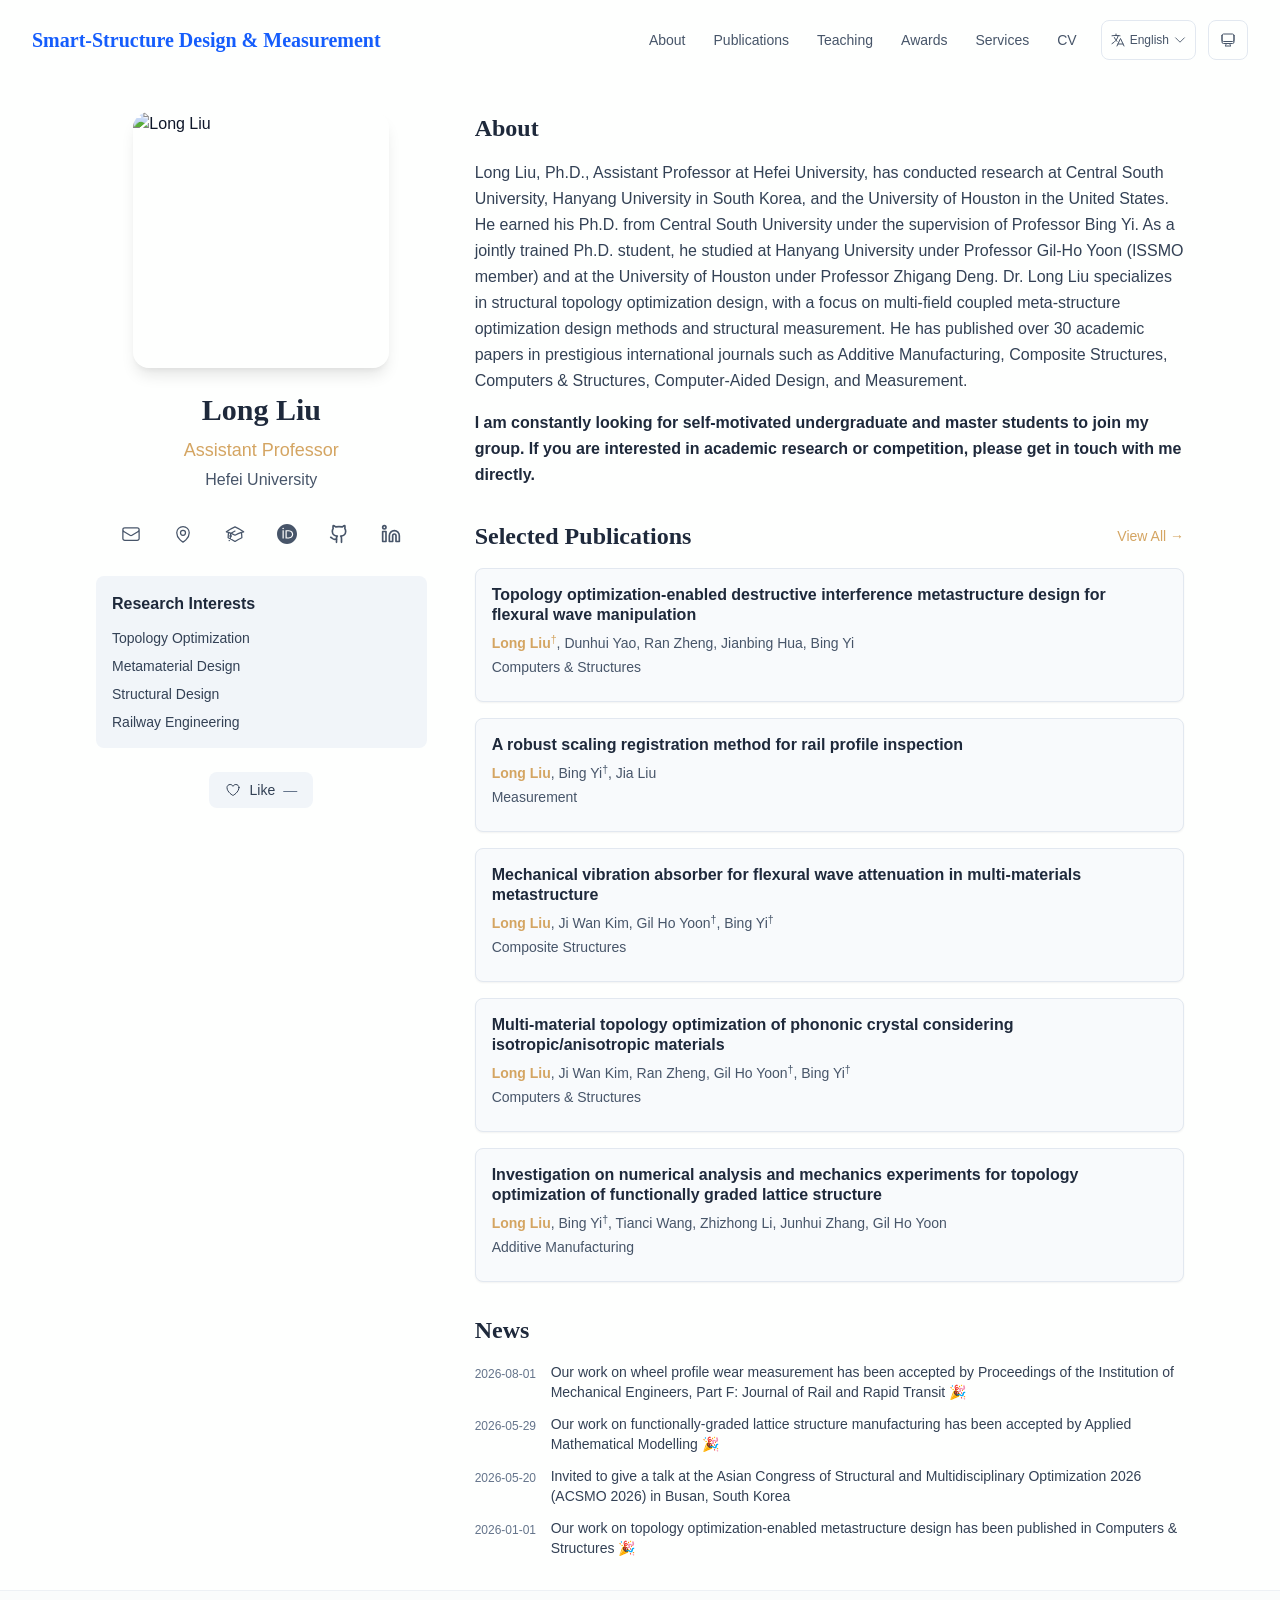
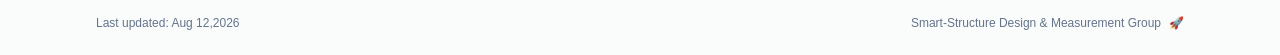
==== index.html @ 1725b464 "Add files via upload" ====
<!DOCTYPE html><html lang="en" class="scroll-smooth"><head><meta charSet="utf-8"/><meta name="viewport" content="width=device-width, initial-scale=1"/><link rel="preload" as="image" href="/photo.png"/><link rel="stylesheet" href="/_next/static/css/1296df9f69932217.css" data-precedence="next"/><link rel="preload" as="script" fetchPriority="low" href="/_next/static/chunks/webpack-af78f5c2c11af041.js"/><script src="/_next/static/chunks/4bd1b696-70b6d399998de86a.js" async=""></script><script src="/_next/static/chunks/684-5aaa8290a129f299.js" async=""></script><script src="/_next/static/chunks/main-app-30830ffa1c7eb68c.js" async=""></script><script src="/_next/static/chunks/461-a9a5d7b05a71d978.js" async=""></script><script src="/_next/static/chunks/874-6cc630662f3664af.js" async=""></script><script src="/_next/static/chunks/291-e39730cc9327e39b.js" async=""></script><script src="/_next/static/chunks/app/layout-265bafe4deaf8d9b.js" async=""></script><script src="/_next/static/chunks/939-d6a7662e5bc61d95.js" async=""></script><script src="/_next/static/chunks/391-e2089d35ad04719f.js" async=""></script><script src="/_next/static/chunks/748-3eb338743e0a90aa.js" async=""></script><script src="/_next/static/chunks/app/page-c4604063d0d25553.js" async=""></script><link rel="icon" href="/lab.svg" type="image/svg+xml"/><link rel="dns-prefetch" href="liulong-hfu.github.io"/><link rel="preconnect" href="liulong-hfu.github.io" crossorigin=""/><link rel="preload" as="font" type="font/woff2" href="https://jialeliu.com/fonts/georgiab.woff2" crossorigin=""/><script>
              try {
                const theme = localStorage.getItem('theme-storage');
                const parsed = theme ? JSON.parse(theme) : null;
                const setting = parsed?.state?.theme || 'system';
                const prefersDark = typeof window !== 'undefined' && window.matchMedia && window.matchMedia('(prefers-color-scheme: dark)').matches;
                const effective = setting === 'dark' ? 'dark' : (setting === 'light' ? 'light' : (prefersDark ? 'dark' : 'light'));
                var root = document.documentElement;
                root.classList.add(effective);
                root.setAttribute('data-theme', effective);
              } catch (e) {
                var root = document.documentElement;
                root.classList.add('light');
                root.setAttribute('data-theme', 'light');
              }
            </script><script>
    try {
      const cfg = {"enabled":true,"locales":["en","zh"],"defaultLocale":"en","mode":"fixed","fixedLocale":"en","persist":true,"switcher":true,"labels":{"en":"English","zh":"中文"}};
      const storageKey = 'locale-storage';
      const normalize = (value) => typeof value === 'string' ? value.trim().replace('_', '-').toLowerCase() : '';
      const matchLocale = (candidate) => {
        const normalized = normalize(candidate);
        if (!normalized) return null;
        if (cfg.locales.includes(normalized)) return normalized;
        const language = normalized.split('-')[0];
        if (cfg.locales.includes(language)) return language;
        return null;
      };

      let resolved = null;

      if (!cfg.enabled) {
        resolved = cfg.defaultLocale;
      } else if (cfg.persist) {
        resolved = matchLocale(localStorage.getItem(storageKey));
      }

      if (!resolved) {
        if (cfg.mode === 'fixed') {
          resolved = cfg.fixedLocale;
        } else {
          resolved = matchLocale(navigator.language);
        }
      }

      if (!resolved) {
        resolved = cfg.defaultLocale;
      }

      const root = document.documentElement;
      root.lang = resolved;
      root.setAttribute('data-locale', resolved);

      if (cfg.persist) {
        localStorage.setItem(storageKey, resolved);
      }
    } catch (e) {
      const root = document.documentElement;
      root.lang = 'en';
      root.setAttribute('data-locale', 'en');
    }
  </script><title>Long Liu</title><meta name="description" content="Assistant Professor at the Hefei University"/><meta name="author" content="Long Liu"/><meta name="keywords" content="Long Liu,PhD,Research,Hefei University"/><meta name="creator" content="Long Liu"/><meta name="publisher" content="Long Liu"/><meta property="og:title" content="Long Liu"/><meta property="og:description" content="Assistant Professor at the Hefei University"/><meta property="og:site_name" content="Long Liu&#x27;s Academic Website"/><meta property="og:locale" content="zh_CN"/><meta property="og:type" content="website"/><meta name="twitter:card" content="summary"/><meta name="twitter:title" content="Long Liu"/><meta name="twitter:description" content="Assistant Professor at the Hefei University"/><link rel="icon" href="/lab.svg"/><script>document.querySelectorAll('body link[rel="icon"], body link[rel="apple-touch-icon"]').forEach(el => document.head.appendChild(el))</script><script src="/_next/static/chunks/polyfills-42372ed130431b0a.js" noModule=""></script></head><body class="font-sans antialiased"><div style="visibility:hidden"><nav class="fixed top-0 left-0 right-0 z-50" data-headlessui-state=""><div class="transition-all duration-300 ease-out bg-transparent" style="transform:translateY(-100px)"><div class="max-w-7xl mx-auto px-4 sm:px-6 lg:px-8"><div class="flex justify-between items-center h-16 lg:h-20"><div class="flex-shrink-0" tabindex="0"><a class="text-lg lg:text-xl font-serif font-semibold text-blue-600 dark:text-blue-400 hover:text-blue-700 dark:hover:text-blue-300 transition-colors duration-200" href="/">Smart‑Structure Design &amp; Measurement</a></div><div class="hidden lg:block"><div class="ml-10 flex items-center space-x-3"><div class="relative flex items-baseline space-x-1"><a data-nav-href="/" class="relative px-3 py-2 text-sm font-medium rounded-lg transition-colors duration-150 text-primary" href="/">About</a><a data-nav-href="/publications" class="relative px-3 py-2 text-sm font-medium rounded-lg transition-colors duration-150 text-neutral-600" href="/publications/">Publications</a><a data-nav-href="/teaching" class="relative px-3 py-2 text-sm font-medium rounded-lg transition-colors duration-150 text-neutral-600" href="/teaching/">Teaching</a><a data-nav-href="/awards" class="relative px-3 py-2 text-sm font-medium rounded-lg transition-colors duration-150 text-neutral-600" href="/awards/">Awards</a><a data-nav-href="/services" class="relative px-3 py-2 text-sm font-medium rounded-lg transition-colors duration-150 text-neutral-600" href="/services/">Services</a><a data-nav-href="/cv" class="relative px-3 py-2 text-sm font-medium rounded-lg transition-colors duration-150 text-neutral-600" href="/cv/">CV</a></div><div class="flex items-center justify-center w-14 h-10 rounded-lg border border-neutral-200 dark:border-[rgba(148,163,184,0.24)] bg-background dark:bg-neutral-800"><div class="w-6 h-4 rounded bg-neutral-300 animate-pulse"></div></div><div class="flex items-center justify-center w-10 h-10 rounded-lg border border-neutral-200 dark:border-[rgba(148,163,184,0.24)] bg-background dark:bg-neutral-800"><div class="w-4 h-4 rounded-full bg-neutral-300 animate-pulse"></div></div></div></div><div class="lg:hidden flex items-center space-x-2"><div class="flex items-center justify-center w-14 h-10 rounded-lg border border-neutral-200 dark:border-[rgba(148,163,184,0.24)] bg-background dark:bg-neutral-800"><div class="w-6 h-4 rounded bg-neutral-300 animate-pulse"></div></div><div class="flex items-center justify-center w-10 h-10 rounded-lg border border-neutral-200 dark:border-[rgba(148,163,184,0.24)] bg-background dark:bg-neutral-800"><div class="w-4 h-4 rounded-full bg-neutral-300 animate-pulse"></div></div><button class="inline-flex items-center justify-center p-2 rounded-md text-neutral-600 hover:text-primary hover:bg-neutral-100 dark:hover:bg-neutral-800 focus:outline-none focus:ring-2 focus:ring-inset focus:ring-accent transition-colors duration-200" id="headlessui-disclosure-button-«R7pdb»" type="button" aria-expanded="false" data-headlessui-state=""><span class="sr-only">Open main menu</span><div><svg xmlns="http://www.w3.org/2000/svg" fill="none" viewBox="0 0 24 24" stroke-width="1.5" stroke="currentColor" aria-hidden="true" data-slot="icon" class="block h-6 w-6"><path stroke-linecap="round" stroke-linejoin="round" d="M3.75 6.75h16.5M3.75 12h16.5m-16.5 5.25h16.5"></path></svg></div></button></div></div></div></div></nav><main class="min-h-screen pt-16 lg:pt-20"><div class="max-w-6xl mx-auto px-4 sm:px-6 lg:px-8 py-8 bg-background min-h-screen"><div class="grid grid-cols-1 lg:grid-cols-3 gap-12"><div class="lg:col-span-1"><div class="sticky top-8" style="opacity:0;transform:translateY(20px)"><div class="w-64 h-64 mx-auto mb-6 rounded-2xl overflow-hidden shadow-lg hover:shadow-xl transition-all duration-200 hover:scale-105"><img alt="Long Liu" width="256" height="256" decoding="async" data-nimg="1" class="w-full h-full object-cover object-[32%_center]" style="color:transparent" src="/photo.png"/></div><div class="text-center mb-6"><h1 class="text-3xl font-serif font-bold text-primary mb-2">Long Liu</h1><p class="text-lg text-accent font-medium mb-1">Assistant Professor</p><p class="text-neutral-600 mb-2">Hefei University</p></div><div class="flex flex-wrap justify-center gap-3 sm:gap-4 mb-6 relative px-2"><div class="relative"><button class="p-2 sm:p-2 transition-colors duration-200 text-neutral-600 dark:text-neutral-400 hover:text-accent" aria-label="Email"><svg xmlns="http://www.w3.org/2000/svg" fill="none" viewBox="0 0 24 24" stroke-width="1.5" stroke="currentColor" aria-hidden="true" data-slot="icon" class="h-5 w-5"><path stroke-linecap="round" stroke-linejoin="round" d="M21.75 6.75v10.5a2.25 2.25 0 0 1-2.25 2.25h-15a2.25 2.25 0 0 1-2.25-2.25V6.75m19.5 0A2.25 2.25 0 0 0 19.5 4.5h-15a2.25 2.25 0 0 0-2.25 2.25m19.5 0v.243a2.25 2.25 0 0 1-1.07 1.916l-7.5 4.615a2.25 2.25 0 0 1-2.36 0L3.32 8.91a2.25 2.25 0 0 1-1.07-1.916V6.75"></path></svg></button></div><div class="relative"><button class="p-2 sm:p-2 transition-colors duration-200 text-neutral-600 dark:text-neutral-400 hover:text-accent" aria-label="Location"><svg xmlns="http://www.w3.org/2000/svg" fill="none" viewBox="0 0 24 24" stroke-width="1.5" stroke="currentColor" aria-hidden="true" data-slot="icon" class="h-5 w-5"><path stroke-linecap="round" stroke-linejoin="round" d="M15 10.5a3 3 0 1 1-6 0 3 3 0 0 1 6 0Z"></path><path stroke-linecap="round" stroke-linejoin="round" d="M19.5 10.5c0 7.142-7.5 11.25-7.5 11.25S4.5 17.642 4.5 10.5a7.5 7.5 0 1 1 15 0Z"></path></svg></button></div><a href="https://scholar.google.com" target="_blank" rel="noopener noreferrer" class="p-2 sm:p-2 text-neutral-600 dark:text-neutral-400 hover:text-accent transition-colors duration-200" aria-label="Google Scholar"><svg xmlns="http://www.w3.org/2000/svg" fill="none" viewBox="0 0 24 24" stroke-width="1.5" stroke="currentColor" aria-hidden="true" data-slot="icon" class="h-5 w-5"><path stroke-linecap="round" stroke-linejoin="round" d="M4.26 10.147a60.438 60.438 0 0 0-.491 6.347A48.62 48.62 0 0 1 12 20.904a48.62 48.62 0 0 1 8.232-4.41 60.46 60.46 0 0 0-.491-6.347m-15.482 0a50.636 50.636 0 0 0-2.658-.813A59.906 59.906 0 0 1 12 3.493a59.903 59.903 0 0 1 10.399 5.84c-.896.248-1.783.52-2.658.814m-15.482 0A50.717 50.717 0 0 1 12 13.489a50.702 50.702 0 0 1 7.74-3.342M6.75 15a.75.75 0 1 0 0-1.5.75.75 0 0 0 0 1.5Zm0 0v-3.675A55.378 55.378 0 0 1 12 8.443m-7.007 11.55A5.981 5.981 0 0 0 6.75 15.75v-1.5"></path></svg></a><a href="https://orcid.org" target="_blank" rel="noopener noreferrer" class="p-2 sm:p-2 text-neutral-600 dark:text-neutral-400 hover:text-accent transition-colors duration-200" aria-label="ORCID"><svg viewBox="0 0 24 24" fill="currentColor" class="h-5 w-5" xmlns="http://www.w3.org/2000/svg"><path d="M12 0C5.372 0 0 5.372 0 12s5.372 12 12 12 12-5.372 12-12S18.628 0 12 0zM7.369 4.378c.525 0 .947.431.947.947s-.422.947-.947.947a.95.95 0 0 1-.947-.947c0-.525.422-.947.947-.947zm-.722 3.038h1.444v10.041H6.647V7.416zm3.562 0h3.9c3.712 0 5.344 2.653 5.344 5.025 0 2.578-2.016 5.025-5.325 5.025h-3.919V7.416zm1.444 1.303v7.444h2.297c3.272 0 4.022-2.484 4.022-3.722 0-2.016-1.284-3.722-4.097-3.722h-2.222z"></path></svg></a><a href="https://github.com" target="_blank" rel="noopener noreferrer" class="p-2 sm:p-2 text-neutral-600 dark:text-neutral-400 hover:text-accent transition-colors duration-200" aria-label="GitHub"><svg xmlns="http://www.w3.org/2000/svg" width="24" height="24" viewBox="0 0 24 24" fill="none" stroke="currentColor" stroke-width="2" stroke-linecap="round" stroke-linejoin="round" class="lucide lucide-github h-5 w-5" aria-hidden="true"><path d="M15 22v-4a4.8 4.8 0 0 0-1-3.5c3 0 6-2 6-5.5.08-1.25-.27-2.48-1-3.5.28-1.15.28-2.35 0-3.5 0 0-1 0-3 1.5-2.64-.5-5.36-.5-8 0C6 2 5 2 5 2c-.3 1.15-.3 2.35 0 3.5A5.403 5.403 0 0 0 4 9c0 3.5 3 5.5 6 5.5-.39.49-.68 1.05-.85 1.65-.17.6-.22 1.23-.15 1.85v4"></path><path d="M9 18c-4.51 2-5-2-7-2"></path></svg></a><a href="https://linkedin.com" target="_blank" rel="noopener noreferrer" class="p-2 sm:p-2 text-neutral-600 dark:text-neutral-400 hover:text-accent transition-colors duration-200" aria-label="LinkedIn"><svg xmlns="http://www.w3.org/2000/svg" width="24" height="24" viewBox="0 0 24 24" fill="none" stroke="currentColor" stroke-width="2" stroke-linecap="round" stroke-linejoin="round" class="lucide lucide-linkedin h-5 w-5" aria-hidden="true"><path d="M16 8a6 6 0 0 1 6 6v7h-4v-7a2 2 0 0 0-2-2 2 2 0 0 0-2 2v7h-4v-7a6 6 0 0 1 6-6z"></path><rect width="4" height="12" x="2" y="9"></rect><circle cx="4" cy="4" r="2"></circle></svg></a></div><div class="bg-neutral-100 dark:bg-neutral-800 rounded-lg p-4 mb-6 hover:shadow-lg transition-all duration-200 hover:scale-[1.02]"><h3 class="font-semibold text-primary mb-3">Research Interests</h3><div class="space-y-2 text-sm text-neutral-700 dark:text-neutral-500"><div>Topology Optimization</div><div>Metamaterial Design</div><div>Structural Design</div><div>Railway Engineering</div></div></div><div class="flex justify-center"><div class="relative"><button class="flex items-center space-x-2 px-4 py-2 rounded-lg font-medium text-sm transition-all duration-200 bg-neutral-100 dark:bg-neutral-800 text-neutral-700 dark:text-neutral-500 hover:bg-red-50 dark:hover:bg-red-900/20 hover:text-red-600 dark:hover:text-red-400 cursor-pointer " tabindex="0"><svg xmlns="http://www.w3.org/2000/svg" fill="none" viewBox="0 0 24 24" stroke-width="1.5" stroke="currentColor" aria-hidden="true" data-slot="icon" class="h-4 w-4"><path stroke-linecap="round" stroke-linejoin="round" d="M21 8.25c0-2.485-2.099-4.5-4.688-4.5-1.935 0-3.597 1.126-4.312 2.733-.715-1.607-2.377-2.733-4.313-2.733C5.1 3.75 3 5.765 3 8.25c0 7.22 9 12 9 12s9-4.78 9-12Z"></path></svg><span>Like</span><span class="tabular-nums text-neutral-500 dark:text-neutral-400">—</span></button></div></div></div></div><div class="lg:col-span-2 space-y-8"><section id="about" class="scroll-mt-24 space-y-8"><section style="opacity:0;transform:translateY(20px)"><h2 class="text-2xl font-serif font-bold text-primary mb-4">About</h2><div class="text-neutral-700 dark:text-neutral-600 leading-relaxed"><p class="mb-4 last:mb-0">Long Liu, Ph.D., Assistant Professor at Hefei University, has conducted research at Central South University, Hanyang University in South Korea, and the University of Houston in the United States. He earned his Ph.D. from Central South University under the supervision of Professor Bing Yi. As a jointly trained Ph.D. student, he studied at Hanyang University under Professor Gil-Ho Yoon (ISSMO member) and at the University of Houston under Professor Zhigang Deng. Dr. Long Liu specializes in structural topology optimization design, with a focus on multi-field coupled meta-structure optimization design methods and structural measurement. He has published over 30 academic papers in prestigious international journals such as Additive Manufacturing, Composite Structures, Computers &amp; Structures, Computer-Aided Design, and Measurement.</p>
<p class="mb-4 last:mb-0"><strong class="font-semibold text-primary">I am constantly looking for self-motivated undergraduate and master students to join my group. If you are interested in academic research or competition, please get in touch with me directly.</strong></p></div></section><section style="opacity:0;transform:translateY(20px)"><div class="flex items-center justify-between mb-4"><h2 class="text-2xl font-serif font-bold text-primary">Selected Publications</h2><a class="text-accent hover:text-accent-dark text-sm font-medium transition-all duration-200 rounded hover:bg-accent/10 hover:shadow-sm" href="/publications/">View All<!-- --> →</a></div><div class="space-y-4"><div class="bg-neutral-50 dark:bg-neutral-800 p-4 rounded-lg shadow-sm border border-neutral-200 dark:border-[rgba(148,163,184,0.24)] hover:shadow-lg transition-all duration-200 hover:scale-[1.02]" style="opacity:0;transform:translateY(20px)"><h3 class="font-semibold text-primary mb-2 leading-tight">Topology optimization-enabled destructive interference metastructure design for flexural wave manipulation</h3><p class="text-sm text-neutral-600 dark:text-neutral-500 mb-1"><span><span class="font-semibold text-accent ">Long Liu</span><sup class="ml-0 text-accent">†</sup>, </span><span><span class=" ">Dunhui Yao</span>, </span><span><span class=" ">Ran Zheng</span>, </span><span><span class=" ">Jianbing Hua</span>, </span><span><span class=" ">Bing Yi</span></span></p><p class="text-sm text-neutral-600 dark:text-neutral-500 mb-2">Computers &amp; Structures</p></div><div class="bg-neutral-50 dark:bg-neutral-800 p-4 rounded-lg shadow-sm border border-neutral-200 dark:border-[rgba(148,163,184,0.24)] hover:shadow-lg transition-all duration-200 hover:scale-[1.02]" style="opacity:0;transform:translateY(20px)"><h3 class="font-semibold text-primary mb-2 leading-tight">A robust scaling registration method for rail profile inspection</h3><p class="text-sm text-neutral-600 dark:text-neutral-500 mb-1"><span><span class="font-semibold text-accent ">Long Liu</span>, </span><span><span class=" ">Bing Yi</span><sup class="ml-0 text-neutral-600 dark:text-neutral-500">†</sup>, </span><span><span class=" ">Jia Liu</span></span></p><p class="text-sm text-neutral-600 dark:text-neutral-500 mb-2">Measurement</p></div><div class="bg-neutral-50 dark:bg-neutral-800 p-4 rounded-lg shadow-sm border border-neutral-200 dark:border-[rgba(148,163,184,0.24)] hover:shadow-lg transition-all duration-200 hover:scale-[1.02]" style="opacity:0;transform:translateY(20px)"><h3 class="font-semibold text-primary mb-2 leading-tight">Mechanical vibration absorber for flexural wave attenuation in multi-materials metastructure</h3><p class="text-sm text-neutral-600 dark:text-neutral-500 mb-1"><span><span class="font-semibold text-accent ">Long Liu</span>, </span><span><span class=" ">Ji Wan Kim</span>, </span><span><span class=" ">Gil Ho Yoon</span><sup class="ml-0 text-neutral-600 dark:text-neutral-500">†</sup>, </span><span><span class=" ">Bing Yi</span><sup class="ml-0 text-neutral-600 dark:text-neutral-500">†</sup></span></p><p class="text-sm text-neutral-600 dark:text-neutral-500 mb-2">Composite Structures</p></div><div class="bg-neutral-50 dark:bg-neutral-800 p-4 rounded-lg shadow-sm border border-neutral-200 dark:border-[rgba(148,163,184,0.24)] hover:shadow-lg transition-all duration-200 hover:scale-[1.02]" style="opacity:0;transform:translateY(20px)"><h3 class="font-semibold text-primary mb-2 leading-tight">Multi-material topology optimization of phononic crystal considering isotropic/anisotropic materials</h3><p class="text-sm text-neutral-600 dark:text-neutral-500 mb-1"><span><span class="font-semibold text-accent ">Long Liu</span>, </span><span><span class=" ">Ji Wan Kim</span>, </span><span><span class=" ">Ran Zheng</span>, </span><span><span class=" ">Gil Ho Yoon</span><sup class="ml-0 text-neutral-600 dark:text-neutral-500">†</sup>, </span><span><span class=" ">Bing Yi</span><sup class="ml-0 text-neutral-600 dark:text-neutral-500">†</sup></span></p><p class="text-sm text-neutral-600 dark:text-neutral-500 mb-2">Computers &amp; Structures</p></div><div class="bg-neutral-50 dark:bg-neutral-800 p-4 rounded-lg shadow-sm border border-neutral-200 dark:border-[rgba(148,163,184,0.24)] hover:shadow-lg transition-all duration-200 hover:scale-[1.02]" style="opacity:0;transform:translateY(20px)"><h3 class="font-semibold text-primary mb-2 leading-tight">Investigation on numerical analysis and mechanics experiments for topology optimization of functionally graded lattice structure</h3><p class="text-sm text-neutral-600 dark:text-neutral-500 mb-1"><span><span class="font-semibold text-accent ">Long Liu</span>, </span><span><span class=" ">Bing Yi</span><sup class="ml-0 text-neutral-600 dark:text-neutral-500">†</sup>, </span><span><span class=" ">Tianci Wang</span>, </span><span><span class=" ">Zhizhong Li</span>, </span><span><span class=" ">Junhui Zhang</span>, </span><span><span class=" ">Gil Ho Yoon</span></span></p><p class="text-sm text-neutral-600 dark:text-neutral-500 mb-2">Additive Manufacturing</p></div></div></section><section style="opacity:0;transform:translateY(20px)"><h2 class="text-2xl font-serif font-bold text-primary mb-4">News</h2><div class="space-y-3"><div class="flex items-start space-x-3"><span class="text-xs text-neutral-500 mt-1 w-16 flex-shrink-0">2026-08-01</span><p class="text-sm text-neutral-700">Our work on wheel profile wear measurement has been accepted by Proceedings of the Institution of Mechanical Engineers, Part F: Journal of Rail and Rapid Transit 🎉</p></div><div class="flex items-start space-x-3"><span class="text-xs text-neutral-500 mt-1 w-16 flex-shrink-0">2026-05-29</span><p class="text-sm text-neutral-700">Our work on functionally-graded lattice structure manufacturing has been accepted by Applied Mathematical Modelling 🎉</p></div><div class="flex items-start space-x-3"><span class="text-xs text-neutral-500 mt-1 w-16 flex-shrink-0">2026-05-20</span><p class="text-sm text-neutral-700"> Invited to give a talk at the Asian Congress of Structural and Multidisciplinary Optimization 2026 (ACSMO 2026) in Busan, South Korea</p></div><div class="flex items-start space-x-3"><span class="text-xs text-neutral-500 mt-1 w-16 flex-shrink-0">2026-01-01</span><p class="text-sm text-neutral-700">Our work on topology optimization-enabled metastructure design has been published in Computers &amp; Structures 🎉</p></div></div></section></section></div></div></div><!--$--><!--/$--><!--$--><!--/$--></main><footer class="border-t border-neutral-200/50 bg-neutral-50/50 dark:bg-neutral-900/50 dark:border-neutral-700/50"><div class="max-w-6xl mx-auto px-4 sm:px-6 lg:px-8 py-6"><div class="flex flex-col sm:flex-row justify-between items-center gap-2"><p class="text-xs text-neutral-500">Last updated<!-- -->: <!-- -->Aug 12,2026</p><p class="text-xs text-neutral-500 flex items-center"><a href="liulong-hfu.github.io" target="_blank" rel="noopener noreferrer">Smart‑Structure Design &amp; Measurement Group</a><span class="ml-2">🚀</span></p></div></div></footer></div><script src="/_next/static/chunks/webpack-af78f5c2c11af041.js" async=""></script><script>(self.__next_f=self.__next_f||[]).push([0])</script><script>self.__next_f.push([1,"1:\"$Sreact.fragment\"\n3:I[3719,[\"461\",\"static/chunks/461-a9a5d7b05a71d978.js\",\"874\",\"static/chunks/874-6cc630662f3664af.js\",\"291\",\"static/chunks/291-e39730cc9327e39b.js\",\"177\",\"static/chunks/app/layout-265bafe4deaf8d9b.js\"],\"ThemeProvider\"]\n4:I[310,[\"461\",\"static/chunks/461-a9a5d7b05a71d978.js\",\"874\",\"static/chunks/874-6cc630662f3664af.js\",\"291\",\"static/chunks/291-e39730cc9327e39b.js\",\"177\",\"static/chunks/app/layout-265bafe4deaf8d9b.js\"],\"LocaleProvider\"]\n5:I[4574,[\"461\",\"static/chunks/461-a9a5d7b05a71d978.js\",\"874\",\"static/chunks/874-6cc630662f3664af.js\",\"291\",\"static/chunks/291-e39730cc9327e39b.js\",\"177\",\"static/chunks/app/layout-265bafe4deaf8d9b.js\"],\"default\"]\n6:I[7555,[],\"\"]\n7:I[1295,[],\"\"]\n8:I[2548,[\"461\",\"static/chunks/461-a9a5d7b05a71d978.js\",\"874\",\"static/chunks/874-6cc630662f3664af.js\",\"291\",\"static/chunks/291-e39730cc9327e39b.js\",\"177\",\"static/chunks/app/layout-265bafe4deaf8d9b.js\"],\"default\"]\n9:I[2038,[\"461\",\"static/chunks/461-a9a5d7b05a71d978.js\",\"939\",\"static/chunks/939-d6a7662e5bc61d95.js\",\"874\",\"static/chunks/874-6cc630662f3664af.js\",\"391\",\"static/chunks/391-e2089d35ad04719f.js\",\"748\",\"static/chunks/748-3eb338743e0a90aa.js\",\"974\",\"static/chunks/app/page-c4604063d0d25553.js\"],\"default\"]\n1d:I[9665,[],\"MetadataBoundary\"]\n1f:I[9665,[],\"OutletBoundary\"]\n22:I[4911,[],\"AsyncMetadataOutlet\"]\n24:I[9665,[],\"ViewportBoundary\"]\n26:I[6614,[],\"\"]\n:HL[\"/_next/static/css/1296df9f69932217.css\",\"style\"]\n2:T5d8,\n    try {\n      const cfg = {\"enabled\":true,\"locales\":[\"en\",\"zh\"],\"defaultLocale\":\"en\",\"mode\":\"fixed\",\"fixedLocale\":\"en\",\"persist\":true,\"switcher\":true,\"labels\":{\"en\":\"English\",\"zh\":\"中文\"}};\n      const storageKey = 'locale-storage';\n      const normalize = (value) =\u003e typeof value === 'string' ? value.trim().replace('_', '-').toLowerCase() : '';\n      const matchLocale = (candidate) =\u003e {\n        const normalized = normalize(candidate);\n        if (!normalized) return null;\n        if (cfg.locales.includes(normalized)) return normalized;\n        const language = normalized.split('-')[0];\n        if (cfg.loc"])</script><script>self.__next_f.push([1,"ales.includes(language)) return language;\n        return null;\n      };\n\n      let resolved = null;\n\n      if (!cfg.enabled) {\n        resolved = cfg.defaultLocale;\n      } else if (cfg.persist) {\n        resolved = matchLocale(localStorage.getItem(storageKey));\n      }\n\n      if (!resolved) {\n        if (cfg.mode === 'fixed') {\n          resolved = cfg.fixedLocale;\n        } else {\n          resolved = matchLocale(navigator.language);\n        }\n      }\n\n      if (!resolved) {\n        resolved = cfg.defaultLocale;\n      }\n\n      const root = document.documentElement;\n      root.lang = resolved;\n      root.setAttribute('data-locale', resolved);\n\n      if (cfg.persist) {\n        localStorage.setItem(storageKey, resolved);\n      }\n    } catch (e) {\n      const root = document.documentElement;\n      root.lang = 'en';\n      root.setAttribute('data-locale', 'en');\n    }\n  a:T411,Long Liu, Ph.D., Assistant Professor at Hefei University, has conducted research at Central South University, Hanyang University in South Korea, and the University of Houston in the United States. He earned his Ph.D. from Central South University under the supervision of Professor Bing Yi. As a jointly trained Ph.D. student, he studied at Hanyang University under Professor Gil-Ho Yoon (ISSMO member) and at the University of Houston under Professor Zhigang Deng. Dr. Long Liu specializes in structural topology optimization design, with a focus on multi-field coupled meta-structure optimization design methods and structural measurement. He has published over 30 academic papers in prestigious international journals such as Additive Manufacturing, Composite Structures, Computers \u0026 Structures, Computer-Aided Design, and Measurement.\r\n\r\n\r\n**I am constantly looking for self-motivated undergraduate and master students to join my group. If you are interested in academic research or competition, please get in touch with me directly.**\r\nb:T503,Destructive interference-based mechanical metamaterials hold promise for manipulating flexural waves in host struc"])</script><script>self.__next_f.push([1,"tures, demonstrating superior performance in mitigating mechanical vibrations over a broad frequency range. This paper presents an embedded phononic structure designed to attenuate flexural wave propagation in beam structures, using the topology optimization method. First, the theoretical framework for flexural wave propagation in a beam structure is derived. Then, an optimization objective is formulated to manipulate the flexural wavelength, and the solid isotropic material penalization (SIMP) method is employed to optimize the material distribution of the beam cross-section. Subsequently, an embedded phononic structure based on destructive interference is designed to control flexural waves in the beam. Finally, numerical simulations are conducted to evaluate the performance of the proposed method in attenuating flexural wave propagation. The results confirm the effectiveness of the embedded phononic structure for bending wave mitigation in beam structures. This study represents a novel approach to designing mechanical vibration absorbers based on destructive interference for flexural wave manipulation with assistance of topology optimization method.c:T674,@article{liu2026topology,\n  title = {Topology optimization-enabled destructive interference metastructure design for flexural wave manipulation},\n  author = {Liu, Long and Yao, Dunhui and Zheng, Ran and Hua, Jianbing and Yi, Bing},\n  journal = {Computers \\\u0026 Structures},\n  volume = {320},\n  pages = {108031},\n  year = {2026},\n  publisher = {Elsevier},\n  abstract = {Destructive interference-based mechanical metamaterials hold promise for manipulating flexural waves in host structures, demonstrating superior performance in mitigating mechanical vibrations over a broad frequency range. This paper presents an embedded phononic structure designed to attenuate flexural wave propagation in beam structures, using the topology optimization method. First, the theoretical framework for flexural wave propagation in a beam structure is derived. Then, an optimization objectiv"])</script><script>self.__next_f.push([1,"e is formulated to manipulate the flexural wavelength, and the solid isotropic material penalization (SIMP) method is employed to optimize the material distribution of the beam cross-section. Subsequently, an embedded phononic structure based on destructive interference is designed to control flexural waves in the beam. Finally, numerical simulations are conducted to evaluate the performance of the proposed method in attenuating flexural wave propagation. The results confirm the effectiveness of the embedded phononic structure for bending wave mitigation in beam structures. This study represents a novel approach to designing mechanical vibration absorbers based on destructive interference for flexural wave manipulation with assistance of topology optimization method.}\n}d:T4aa,Accurate measurement of rail profile wear is crucial for railroad monitoring and maintenance, ensuring the security of railway transport. Therefore, laser sensor-based profile measurement has been widely adopted to verify whether the geometric shape of the rail meets service requirements. However, two major challenges — profile distortion and noise points — significantly affect the accuracy of measurement results. Hence, this paper presents a robust scaling point set registration method to address these issues. Firstly, we outline the challenges of rail profile inspection using laser sensors and formulate the coordination alignment problem. Then, we propose a robust scaling point set registration method (RSPM) that utilizes a scaled German–McClure loss function to calibrate profile distortion, which is resilient to noise points and outliers. Finally, we evaluate and apply the proposed method for rail profile inspection. Experimental results demonstrate that the proposed method performs well in terms of distorted profile calibration, noise points, and outlier resistance when compared with the iterative closest point and reweighted-scaling iterative closest point methods.e:T5bf,@article{liu2025robust,\n  title = {A robust scaling registra"])</script><script>self.__next_f.push([1,"tion method for rail profile inspection},\n  author = {Liu, Long and Yi, Bing and Liu, Jia},\n  journal = {Measurement},\n  volume = {249},\n  pages = {116972},\n  year = {2025},\n  publisher = {Elsevier},\n  abstract = {Accurate measurement of rail profile wear is crucial for railroad monitoring and maintenance, ensuring the security of railway transport. Therefore, laser sensor-based profile measurement has been widely adopted to verify whether the geometric shape of the rail meets service requirements. However, two major challenges — profile distortion and noise points — significantly affect the accuracy of measurement results. Hence, this paper presents a robust scaling point set registration method to address these issues. Firstly, we outline the challenges of rail profile inspection using laser sensors and formulate the coordination alignment problem. Then, we propose a robust scaling point set registration method (RSPM) that utilizes a scaled German–McClure loss function to calibrate profile distortion, which is resilient to noise points and outliers. Finally, we evaluate and apply the proposed method for rail profile inspection. Experimental results demonstrate that the proposed method performs well in terms of distorted profile calibration, noise points, and outlier resistance when compared with the iterative closest point and reweighted-scaling iterative closest point methods.}\n}f:T5b2,Vibration isolation is a promise to suppress mechanical vibration from a host structure, similarly, a mechanical vibration absorber, a simple but effective device to attenuate flexural wave propagation, which has been implemented in civil and mechanical engineering. This paper presents a type of composite sandwich phononic crystal to attenuate the flexural wave propagation in a beam structure, which can effectively suppress mechanical vibration in a broad band gap by repetitively arranging phononic crystal. First, the elastic wave dispersion characteristic in a composite sandwich beam structure is derived, and a triangular"])</script><script>self.__next_f.push([1," shape phononic crystal for flexural wave attenuation by taking advantage of destructive interference is presented. Then two dimensional phononic crystals are designed by assembling four different unit-cells of metabeam. Finally, numerical experiments are conducted to verify the effectiveness of the proposed mechanical metamaterial absorbers to attenuate flexural wave propagation, the numerical results indicate that the proposed metamaterial is of good performance in mechanical vibration suppression, which can effectively mitigate structure vibration in low-frequency domain than the structure without phononic crystal and single layer metamaterial beam structure. It is the first attempt to design a mechanical metamaterial absorber with the mechanism of destructive interference with composite sandwich phononic crystal.10:T702,@article{liu2024absorber,\n  title = {Mechanical vibration absorber for flexural wave attenuation in multi-materials metastructure},\n  author = {Liu, Long and Kim, Ji Wan and Yoon, Gil Ho and Yi, Bing},\n  journal = {Composite Structures},\n  volume = {331},\n  pages = {117859},\n  year = {2024},\n  publisher = {Elsevier},\n  abstract = {Vibration isolation is a promise to suppress mechanical vibration from a host structure, similarly, a mechanical vibration absorber, a simple but effective device to attenuate flexural wave propagation, which has been implemented in civil and mechanical engineering. This paper presents a type of composite sandwich phononic crystal to attenuate the flexural wave propagation in a beam structure, which can effectively suppress mechanical vibration in a broad band gap by repetitively arranging phononic crystal. First, the elastic wave dispersion characteristic in a composite sandwich beam structure is derived, and a triangular shape phononic crystal for flexural wave attenuation by taking advantage of destructive interference is presented. Then two dimensional phononic crystals are designed by assembling four different unit-cells of metabeam. Finally, numerical experimen"])</script><script>self.__next_f.push([1,"ts are conducted to verify the effectiveness of the proposed mechanical metamaterial absorbers to attenuate flexural wave propagation, the numerical results indicate that the proposed metamaterial is of good performance in mechanical vibration suppression, which can effectively mitigate structure vibration in low-frequency domain than the structure without phononic crystal and single layer metamaterial beam structure. It is the first attempt to design a mechanical metamaterial absorber with the mechanism of destructive interference with composite sandwich phononic crystal.}\n}11:T52d,@article{liu2024multi,\n  title = {Multi-material topology optimization of phononic crystal considering isotropic/anisotropic materials},\n  author = {Liu, Long and Kim, Ji Wan and Zheng, Ran and Yoon, Gil Ho and Yi, Bing},\n  journal = {Computers \\\u0026 Structures},\n  volume = {302},\n  pages = {107479},\n  year = {2024},\n  publisher = {Elsevier},\n  abstract = {Multi-material phononic crystals hold promise for manipulating elastic wave propagation, enhancing the rigidity of the host structure, and realizing multifunctionality, including electric conduction, sound insulation, and heat diffusion. This paper presents a multi-material topology optimization pipeline for phononic crystal design, incorporating both isotropic and anisotropic materials. First, the dispersion theory for elastic wave propagation in periodic structures is presented. Then a novel interpolation function is proposed for multi-material topology optimization by using a variant of the projection operator. Finally, both isotropic and anisotropic materials are utilized to demonstrate the effectiveness of the proposed method for multi-material phononic crystal design when compared with SIMP-based structures. The numerical analysis indicates that the proposed method performs well in optimizing the phononic structure with metal composite materials.}\n}12:T48a,A physical driven method for constructing functionally graded lattice structure is proposed by extending the conventional Sol"])</script><script>self.__next_f.push([1,"id Isotropic Material with Penalization (SIMP) method with linear buckling load factors and total volume constraints rather than introducing local volume constraints. It can efficiently and effectively construct functionally graded lattice structure by using the SIMP material model for topology optimization with different buckling load factors according to the linearized buckling criteria and the same volume fraction, which greatly improved both the stability and stiffness of the optimal structure. Furthermore, the optimized structures of the illustrative cases are manufactured by means of the fused deposition modeling. Both the numerical analysis and mechanics experiments are further conducted to illustrate the effectiveness of the proposed method compared with the structural topology optimization with SIMP method and the infill structure. To the best of our knowledge, it is the first time to validate the topology optimization of functionally graded lattice structure via both numerical analysis and mechanics experiments.13:T628,@article{liu2021investigation,\n  title = {Investigation on numerical analysis and mechanics experiments for topology optimization of functionally graded lattice structure},\n  author = {Liu, Long and Yi, Bing and Wang, Tianci and Li, Zhizhong and Zhang, Junhui and Yoon, Gil Ho},\n  journal = {Additive Manufacturing},\n  volume = {47},\n  pages = {102275},\n  year = {2021},\n  publisher = {Elsevier},\n  abstract = {A physical driven method for constructing functionally graded lattice structure is proposed by extending the conventional Solid Isotropic Material with Penalization (SIMP) method with linear buckling load factors and total volume constraints rather than introducing local volume constraints. It can efficiently and effectively construct functionally graded lattice structure by using the SIMP material model for topology optimization with different buckling load factors according to the linearized buckling criteria and the same volume fraction, which greatly improved both the stability and"])</script><script>self.__next_f.push([1," stiffness of the optimal structure. Furthermore, the optimized structures of the illustrative cases are manufactured by means of the fused deposition modeling. Both the numerical analysis and mechanics experiments are further conducted to illustrate the effectiveness of the proposed method compared with the structural topology optimization with SIMP method and the infill structure. To the best of our knowledge, it is the first time to validate the topology optimization of functionally graded lattice structure via both numerical analysis and mechanics experiments.}\n}14:T503,Destructive interference-based mechanical metamaterials hold promise for manipulating flexural waves in host structures, demonstrating superior performance in mitigating mechanical vibrations over a broad frequency range. This paper presents an embedded phononic structure designed to attenuate flexural wave propagation in beam structures, using the topology optimization method. First, the theoretical framework for flexural wave propagation in a beam structure is derived. Then, an optimization objective is formulated to manipulate the flexural wavelength, and the solid isotropic material penalization (SIMP) method is employed to optimize the material distribution of the beam cross-section. Subsequently, an embedded phononic structure based on destructive interference is designed to control flexural waves in the beam. Finally, numerical simulations are conducted to evaluate the performance of the proposed method in attenuating flexural wave propagation. The results confirm the effectiveness of the embedded phononic structure for bending wave mitigation in beam structures. This study represents a novel approach to designing mechanical vibration absorbers based on destructive interference for flexural wave manipulation with assistance of topology optimization method.15:T674,@article{liu2026topology,\n  title = {Topology optimization-enabled destructive interference metastructure design for flexural wave manipulation},\n  author = {Liu, Long and Yao,"])</script><script>self.__next_f.push([1," Dunhui and Zheng, Ran and Hua, Jianbing and Yi, Bing},\n  journal = {Computers \\\u0026 Structures},\n  volume = {320},\n  pages = {108031},\n  year = {2026},\n  publisher = {Elsevier},\n  abstract = {Destructive interference-based mechanical metamaterials hold promise for manipulating flexural waves in host structures, demonstrating superior performance in mitigating mechanical vibrations over a broad frequency range. This paper presents an embedded phononic structure designed to attenuate flexural wave propagation in beam structures, using the topology optimization method. First, the theoretical framework for flexural wave propagation in a beam structure is derived. Then, an optimization objective is formulated to manipulate the flexural wavelength, and the solid isotropic material penalization (SIMP) method is employed to optimize the material distribution of the beam cross-section. Subsequently, an embedded phononic structure based on destructive interference is designed to control flexural waves in the beam. Finally, numerical simulations are conducted to evaluate the performance of the proposed method in attenuating flexural wave propagation. The results confirm the effectiveness of the embedded phononic structure for bending wave mitigation in beam structures. This study represents a novel approach to designing mechanical vibration absorbers based on destructive interference for flexural wave manipulation with assistance of topology optimization method.}\n}16:T4aa,Accurate measurement of rail profile wear is crucial for railroad monitoring and maintenance, ensuring the security of railway transport. Therefore, laser sensor-based profile measurement has been widely adopted to verify whether the geometric shape of the rail meets service requirements. However, two major challenges — profile distortion and noise points — significantly affect the accuracy of measurement results. Hence, this paper presents a robust scaling point set registration method to address these issues. Firstly, we outline the challenges of rail "])</script><script>self.__next_f.push([1,"profile inspection using laser sensors and formulate the coordination alignment problem. Then, we propose a robust scaling point set registration method (RSPM) that utilizes a scaled German–McClure loss function to calibrate profile distortion, which is resilient to noise points and outliers. Finally, we evaluate and apply the proposed method for rail profile inspection. Experimental results demonstrate that the proposed method performs well in terms of distorted profile calibration, noise points, and outlier resistance when compared with the iterative closest point and reweighted-scaling iterative closest point methods.17:T5bf,@article{liu2025robust,\n  title = {A robust scaling registration method for rail profile inspection},\n  author = {Liu, Long and Yi, Bing and Liu, Jia},\n  journal = {Measurement},\n  volume = {249},\n  pages = {116972},\n  year = {2025},\n  publisher = {Elsevier},\n  abstract = {Accurate measurement of rail profile wear is crucial for railroad monitoring and maintenance, ensuring the security of railway transport. Therefore, laser sensor-based profile measurement has been widely adopted to verify whether the geometric shape of the rail meets service requirements. However, two major challenges — profile distortion and noise points — significantly affect the accuracy of measurement results. Hence, this paper presents a robust scaling point set registration method to address these issues. Firstly, we outline the challenges of rail profile inspection using laser sensors and formulate the coordination alignment problem. Then, we propose a robust scaling point set registration method (RSPM) that utilizes a scaled German–McClure loss function to calibrate profile distortion, which is resilient to noise points and outliers. Finally, we evaluate and apply the proposed method for rail profile inspection. Experimental results demonstrate that the proposed method performs well in terms of distorted profile calibration, noise points, and outlier resistance when compared with the iterative closest poi"])</script><script>self.__next_f.push([1,"nt and reweighted-scaling iterative closest point methods.}\n}18:T5b2,Vibration isolation is a promise to suppress mechanical vibration from a host structure, similarly, a mechanical vibration absorber, a simple but effective device to attenuate flexural wave propagation, which has been implemented in civil and mechanical engineering. This paper presents a type of composite sandwich phononic crystal to attenuate the flexural wave propagation in a beam structure, which can effectively suppress mechanical vibration in a broad band gap by repetitively arranging phononic crystal. First, the elastic wave dispersion characteristic in a composite sandwich beam structure is derived, and a triangular shape phononic crystal for flexural wave attenuation by taking advantage of destructive interference is presented. Then two dimensional phononic crystals are designed by assembling four different unit-cells of metabeam. Finally, numerical experiments are conducted to verify the effectiveness of the proposed mechanical metamaterial absorbers to attenuate flexural wave propagation, the numerical results indicate that the proposed metamaterial is of good performance in mechanical vibration suppression, which can effectively mitigate structure vibration in low-frequency domain than the structure without phononic crystal and single layer metamaterial beam structure. It is the first attempt to design a mechanical metamaterial absorber with the mechanism of destructive interference with composite sandwich phononic crystal.19:T702,@article{liu2024absorber,\n  title = {Mechanical vibration absorber for flexural wave attenuation in multi-materials metastructure},\n  author = {Liu, Long and Kim, Ji Wan and Yoon, Gil Ho and Yi, Bing},\n  journal = {Composite Structures},\n  volume = {331},\n  pages = {117859},\n  year = {2024},\n  publisher = {Elsevier},\n  abstract = {Vibration isolation is a promise to suppress mechanical vibration from a host structure, similarly, a mechanical vibration absorber, a simple but effective device to attenuate flex"])</script><script>self.__next_f.push([1,"ural wave propagation, which has been implemented in civil and mechanical engineering. This paper presents a type of composite sandwich phononic crystal to attenuate the flexural wave propagation in a beam structure, which can effectively suppress mechanical vibration in a broad band gap by repetitively arranging phononic crystal. First, the elastic wave dispersion characteristic in a composite sandwich beam structure is derived, and a triangular shape phononic crystal for flexural wave attenuation by taking advantage of destructive interference is presented. Then two dimensional phononic crystals are designed by assembling four different unit-cells of metabeam. Finally, numerical experiments are conducted to verify the effectiveness of the proposed mechanical metamaterial absorbers to attenuate flexural wave propagation, the numerical results indicate that the proposed metamaterial is of good performance in mechanical vibration suppression, which can effectively mitigate structure vibration in low-frequency domain than the structure without phononic crystal and single layer metamaterial beam structure. It is the first attempt to design a mechanical metamaterial absorber with the mechanism of destructive interference with composite sandwich phononic crystal.}\n}1a:T52d,@article{liu2024multi,\n  title = {Multi-material topology optimization of phononic crystal considering isotropic/anisotropic materials},\n  author = {Liu, Long and Kim, Ji Wan and Zheng, Ran and Yoon, Gil Ho and Yi, Bing},\n  journal = {Computers \\\u0026 Structures},\n  volume = {302},\n  pages = {107479},\n  year = {2024},\n  publisher = {Elsevier},\n  abstract = {Multi-material phononic crystals hold promise for manipulating elastic wave propagation, enhancing the rigidity of the host structure, and realizing multifunctionality, including electric conduction, sound insulation, and heat diffusion. This paper presents a multi-material topology optimization pipeline for phononic crystal design, incorporating both isotropic and anisotropic materials. First, the d"])</script><script>self.__next_f.push([1,"ispersion theory for elastic wave propagation in periodic structures is presented. Then a novel interpolation function is proposed for multi-material topology optimization by using a variant of the projection operator. Finally, both isotropic and anisotropic materials are utilized to demonstrate the effectiveness of the proposed method for multi-material phononic crystal design when compared with SIMP-based structures. The numerical analysis indicates that the proposed method performs well in optimizing the phononic structure with metal composite materials.}\n}1b:T48a,A physical driven method for constructing functionally graded lattice structure is proposed by extending the conventional Solid Isotropic Material with Penalization (SIMP) method with linear buckling load factors and total volume constraints rather than introducing local volume constraints. It can efficiently and effectively construct functionally graded lattice structure by using the SIMP material model for topology optimization with different buckling load factors according to the linearized buckling criteria and the same volume fraction, which greatly improved both the stability and stiffness of the optimal structure. Furthermore, the optimized structures of the illustrative cases are manufactured by means of the fused deposition modeling. Both the numerical analysis and mechanics experiments are further conducted to illustrate the effectiveness of the proposed method compared with the structural topology optimization with SIMP method and the infill structure. To the best of our knowledge, it is the first time to validate the topology optimization of functionally graded lattice structure via both numerical analysis and mechanics experiments.1c:T628,@article{liu2021investigation,\n  title = {Investigation on numerical analysis and mechanics experiments for topology optimization of functionally graded lattice structure},\n  author = {Liu, Long and Yi, Bing and Wang, Tianci and Li, Zhizhong and Zhang, Junhui and Yoon, Gil Ho},\n  journal = {Additive Man"])</script><script>self.__next_f.push([1,"ufacturing},\n  volume = {47},\n  pages = {102275},\n  year = {2021},\n  publisher = {Elsevier},\n  abstract = {A physical driven method for constructing functionally graded lattice structure is proposed by extending the conventional Solid Isotropic Material with Penalization (SIMP) method with linear buckling load factors and total volume constraints rather than introducing local volume constraints. It can efficiently and effectively construct functionally graded lattice structure by using the SIMP material model for topology optimization with different buckling load factors according to the linearized buckling criteria and the same volume fraction, which greatly improved both the stability and stiffness of the optimal structure. Furthermore, the optimized structures of the illustrative cases are manufactured by means of the fused deposition modeling. Both the numerical analysis and mechanics experiments are further conducted to illustrate the effectiveness of the proposed method compared with the structural topology optimization with SIMP method and the infill structure. To the best of our knowledge, it is the first time to validate the topology optimization of functionally graded lattice structure via both numerical analysis and mechanics experiments.}\n}"])</script><script>self.__next_f.push([1,"0:{\"P\":null,\"b\":\"oAJ4lPR2SZDK53kSOHtby\",\"p\":\"\",\"c\":[\"\",\"\"],\"i\":false,\"f\":[[[\"\",{\"children\":[\"__PAGE__\",{}]},\"$undefined\",\"$undefined\",true],[\"\",[\"$\",\"$1\",\"c\",{\"children\":[[[\"$\",\"link\",\"0\",{\"rel\":\"stylesheet\",\"href\":\"/_next/static/css/1296df9f69932217.css\",\"precedence\":\"next\",\"crossOrigin\":\"$undefined\",\"nonce\":\"$undefined\"}]],[\"$\",\"html\",null,{\"lang\":\"en\",\"className\":\"scroll-smooth\",\"suppressHydrationWarning\":true,\"children\":[[\"$\",\"head\",null,{\"children\":[[\"$\",\"link\",null,{\"rel\":\"icon\",\"href\":\"/lab.svg\",\"type\":\"image/svg+xml\"}],[\"$\",\"link\",null,{\"rel\":\"dns-prefetch\",\"href\":\"liulong-hfu.github.io\"}],[\"$\",\"link\",null,{\"rel\":\"preconnect\",\"href\":\"liulong-hfu.github.io\",\"crossOrigin\":\"\"}],[\"$\",\"link\",null,{\"rel\":\"preload\",\"as\":\"font\",\"type\":\"font/woff2\",\"href\":\"https://jialeliu.com/fonts/georgiab.woff2\",\"crossOrigin\":\"\"}],[\"$\",\"script\",null,{\"dangerouslySetInnerHTML\":{\"__html\":\"\\n              try {\\n                const theme = localStorage.getItem('theme-storage');\\n                const parsed = theme ? JSON.parse(theme) : null;\\n                const setting = parsed?.state?.theme || 'system';\\n                const prefersDark = typeof window !== 'undefined' \u0026\u0026 window.matchMedia \u0026\u0026 window.matchMedia('(prefers-color-scheme: dark)').matches;\\n                const effective = setting === 'dark' ? 'dark' : (setting === 'light' ? 'light' : (prefersDark ? 'dark' : 'light'));\\n                var root = document.documentElement;\\n                root.classList.add(effective);\\n                root.setAttribute('data-theme', effective);\\n              } catch (e) {\\n                var root = document.documentElement;\\n                root.classList.add('light');\\n                root.setAttribute('data-theme', 'light');\\n              }\\n            \"}}],[\"$\",\"script\",null,{\"dangerouslySetInnerHTML\":{\"__html\":\"$2\"}}]]}],[\"$\",\"body\",null,{\"className\":\"font-sans antialiased\",\"children\":[\"$\",\"$L3\",null,{\"children\":[\"$\",\"$L4\",null,{\"config\":{\"enabled\":true,\"locales\":[\"en\",\"zh\"],\"defaultLocale\":\"en\",\"mode\":\"fixed\",\"fixedLocale\":\"en\",\"persist\":true,\"switcher\":true,\"labels\":{\"en\":\"English\",\"zh\":\"中文\"}},\"children\":[[\"$\",\"$L5\",null,{\"items\":[{\"title\":\"About\",\"type\":\"page\",\"target\":\"about\",\"href\":\"/\"},{\"title\":\"Publications\",\"type\":\"page\",\"target\":\"publications\",\"href\":\"/publications\"},{\"title\":\"Teaching\",\"type\":\"page\",\"target\":\"teaching\",\"href\":\"/teaching\"},{\"title\":\"Awards\",\"type\":\"page\",\"target\":\"awards\",\"href\":\"/awards\"},{\"title\":\"Services\",\"type\":\"page\",\"target\":\"services\",\"href\":\"/services\"},{\"title\":\"CV\",\"type\":\"page\",\"target\":\"cv\",\"href\":\"/cv\"}],\"siteTitle\":\"Long Liu\",\"enableOnePageMode\":false,\"i18n\":\"$0:f:0:1:1:props:children:1:props:children:1:props:children:props:children:props:config\",\"itemsByLocale\":{\"en\":[{\"title\":\"About\",\"type\":\"page\",\"target\":\"about\",\"href\":\"/\"},{\"title\":\"Publications\",\"type\":\"page\",\"target\":\"publications\",\"href\":\"/publications\"},{\"title\":\"Teaching\",\"type\":\"page\",\"target\":\"teaching\",\"href\":\"/teaching\"},{\"title\":\"Awards\",\"type\":\"page\",\"target\":\"awards\",\"href\":\"/awards\"},{\"title\":\"Services\",\"type\":\"page\",\"target\":\"services\",\"href\":\"/services\"},{\"title\":\"CV\",\"type\":\"page\",\"target\":\"cv\",\"href\":\"/cv\"}],\"zh\":[{\"title\":\"关于我\",\"type\":\"page\",\"target\":\"about\",\"href\":\"/\"},{\"title\":\"论文\",\"type\":\"page\",\"target\":\"publications\",\"href\":\"/publications\"},{\"title\":\"教学\",\"type\":\"page\",\"target\":\"teaching\",\"href\":\"/teaching\"},{\"title\":\"奖项\",\"type\":\"page\",\"target\":\"awards\",\"href\":\"/awards\"},{\"title\":\"服务\",\"type\":\"page\",\"target\":\"services\",\"href\":\"/services\"},{\"title\":\"简历\",\"type\":\"page\",\"target\":\"cv\",\"href\":\"/cv\"}]},\"siteTitleByLocale\":{\"en\":\"Long Liu\",\"zh\":\"刘龙\"}}],[\"$\",\"main\",null,{\"className\":\"min-h-screen pt-16 lg:pt-20\",\"children\":[\"$\",\"$L6\",null,{\"parallelRouterKey\":\"children\",\"error\":\"$undefined\",\"errorStyles\":\"$undefined\",\"errorScripts\":\"$undefined\",\"template\":[\"$\",\"$L7\",null,{}],\"templateStyles\":\"$undefined\",\"templateScripts\":\"$undefined\",\"notFound\":[[[\"$\",\"title\",null,{\"children\":\"404: This page could not be found.\"}],[\"$\",\"div\",null,{\"style\":{\"fontFamily\":\"system-ui,\\\"Segoe UI\\\",Roboto,Helvetica,Arial,sans-serif,\\\"Apple Color Emoji\\\",\\\"Segoe UI Emoji\\\"\",\"height\":\"100vh\",\"textAlign\":\"center\",\"display\":\"flex\",\"flexDirection\":\"column\",\"alignItems\":\"center\",\"justifyContent\":\"center\"},\"children\":[\"$\",\"div\",null,{\"children\":[[\"$\",\"style\",null,{\"dangerouslySetInnerHTML\":{\"__html\":\"body{color:#000;background:#fff;margin:0}.next-error-h1{border-right:1px solid rgba(0,0,0,.3)}@media (prefers-color-scheme:dark){body{color:#fff;background:#000}.next-error-h1{border-right:1px solid rgba(255,255,255,.3)}}\"}}],[\"$\",\"h1\",null,{\"className\":\"next-error-h1\",\"style\":{\"display\":\"inline-block\",\"margin\":\"0 20px 0 0\",\"padding\":\"0 23px 0 0\",\"fontSize\":24,\"fontWeight\":500,\"verticalAlign\":\"top\",\"lineHeight\":\"49px\"},\"children\":404}],[\"$\",\"div\",null,{\"style\":{\"display\":\"inline-block\"},\"children\":[\"$\",\"h2\",null,{\"style\":{\"fontSize\":14,\"fontWeight\":400,\"lineHeight\":\"49px\",\"margin\":0},\"children\":\"This page could not be found.\"}]}]]}]}]],[]],\"forbidden\":\"$undefined\",\"unauthorized\":\"$undefined\"}]}],[\"$\",\"$L8\",null,{\"lastUpdated\":\"Aug 12,2026\",\"lastUpdatedByLocale\":{\"en\":\"Aug 12,2026\",\"zh\":\"2026年8月12日\"},\"defaultLocale\":\"en\"}]]}]}]}]]}]]}],{\"children\":[\"__PAGE__\",[\"$\",\"$1\",\"c\",{\"children\":[[\"$\",\"$L9\",null,{\"dataByLocale\":{\"en\":{\"author\":{\"name\":\"Long Liu\",\"title\":\"Assistant Professor\",\"institution\":\"Hefei University\",\"avatar\":\"/photo.png\"},\"social\":{\"email\":\"liulong@hfuu.edu.cn\",\"location\":\"Hefei, China\",\"location_url\":\"https://maps.gaode.com\",\"location_details\":[\"Room 303, No. 41 Building,\",\"Hefei University, Hefei, China\"],\"google_scholar\":\"https://scholar.google.com\",\"orcid\":\"https://orcid.org\",\"github\":\"https://github.com\",\"linkedin\":\"https://linkedin.com\"},\"features\":{\"enable_likes\":true,\"enable_one_page_mode\":false},\"enableOnePageMode\":false,\"researchInterests\":[\"Topology Optimization\",\"Metamaterial Design\",\"Structural Design\",\"Railway Engineering\"],\"pagesToShow\":[{\"type\":\"about\",\"id\":\"about\",\"sections\":[{\"id\":\"about\",\"type\":\"markdown\",\"source\":\"bio.md\",\"title\":\"About\",\"content\":\"$a\"},{\"id\":\"featured_publications\",\"type\":\"publications\",\"title\":\"Selected Publications\",\"filter\":\"selected\",\"limit\":5,\"publications\":[{\"id\":\"liu2026topology\",\"title\":\"Topology optimization-enabled destructive interference metastructure design for flexural wave manipulation\",\"titleNodes\":[{\"type\":\"text\",\"text\":\"Topology optimization-enabled destructive interference metastructure design for flexural wave manipulation\"}],\"authors\":[{\"name\":\"Long Liu\",\"isHighlighted\":true,\"isCorresponding\":true,\"isCoAuthor\":false},{\"name\":\"Dunhui Yao\",\"isHighlighted\":false,\"isCorresponding\":false,\"isCoAuthor\":false},{\"name\":\"Ran Zheng\",\"isHighlighted\":false,\"isCorresponding\":false,\"isCoAuthor\":false},{\"name\":\"Jianbing Hua\",\"isHighlighted\":false,\"isCorresponding\":false,\"isCoAuthor\":false},{\"name\":\"Bing Yi\",\"isHighlighted\":false,\"isCorresponding\":false,\"isCoAuthor\":false}],\"year\":2026,\"type\":\"journal\",\"status\":\"published\",\"tags\":[\"Topology optimization; Vibration absorber; Metamaterial; Flexural wave; Destructive interference\"],\"keywords\":\"$0:f:0:1:2:children:1:props:children:0:props:dataByLocale:en:pagesToShow:0:sections:1:publications:0:tags\",\"researchArea\":\"machine-learning\",\"journal\":\"Computers \u0026 Structures\",\"conference\":\"\",\"volume\":\"320\",\"pages\":\"108031\",\"abstract\":\"$b\",\"description\":\"\",\"selected\":true,\"preview\":\"c\u0026s1.png\",\"bibtex\":\"$c\"},{\"id\":\"liu2025robust\",\"title\":\"A robust scaling registration method for rail profile inspection\",\"titleNodes\":[{\"type\":\"text\",\"text\":\"A robust scaling registration method for rail profile inspection\"}],\"authors\":[{\"name\":\"Long Liu\",\"isHighlighted\":true,\"isCorresponding\":false,\"isCoAuthor\":false},{\"name\":\"Bing Yi\",\"isHighlighted\":false,\"isCorresponding\":true,\"isCoAuthor\":false},{\"name\":\"Jia Liu\",\"isHighlighted\":false,\"isCorresponding\":false,\"isCoAuthor\":false}],\"year\":2025,\"type\":\"journal\",\"status\":\"published\",\"tags\":[],\"keywords\":\"$0:f:0:1:2:children:1:props:children:0:props:dataByLocale:en:pagesToShow:0:sections:1:publications:1:tags\",\"researchArea\":\"machine-learning\",\"journal\":\"Measurement\",\"conference\":\"\",\"volume\":\"249\",\"pages\":\"116972\",\"abstract\":\"$d\",\"description\":\"\",\"selected\":true,\"preview\":\"meas1.png\",\"bibtex\":\"$e\"},{\"id\":\"liu2024absorber\",\"title\":\"Mechanical vibration absorber for flexural wave attenuation in multi-materials metastructure\",\"titleNodes\":[{\"type\":\"text\",\"text\":\"Mechanical vibration absorber for flexural wave attenuation in multi-materials metastructure\"}],\"authors\":[{\"name\":\"Long Liu\",\"isHighlighted\":true,\"isCorresponding\":false,\"isCoAuthor\":false},{\"name\":\"Ji Wan Kim\",\"isHighlighted\":false,\"isCorresponding\":false,\"isCoAuthor\":false},{\"name\":\"Gil Ho Yoon\",\"isHighlighted\":false,\"isCorresponding\":true,\"isCoAuthor\":false},{\"name\":\"Bing Yi\",\"isHighlighted\":false,\"isCorresponding\":true,\"isCoAuthor\":false}],\"year\":2024,\"type\":\"journal\",\"status\":\"published\",\"tags\":[],\"keywords\":\"$0:f:0:1:2:children:1:props:children:0:props:dataByLocale:en:pagesToShow:0:sections:1:publications:2:tags\",\"researchArea\":\"machine-learning\",\"journal\":\"Composite Structures\",\"conference\":\"\",\"volume\":\"331\",\"pages\":\"117859\",\"abstract\":\"$f\",\"description\":\"\",\"selected\":true,\"preview\":\"CS1.png\",\"bibtex\":\"$10\"},{\"id\":\"liu2024multi\",\"title\":\"Multi-material topology optimization of phononic crystal considering isotropic/anisotropic materials\",\"titleNodes\":[{\"type\":\"text\",\"text\":\"Multi-material topology optimization of phononic crystal considering isotropic/anisotropic materials\"}],\"authors\":[{\"name\":\"Long Liu\",\"isHighlighted\":true,\"isCorresponding\":false,\"isCoAuthor\":false},{\"name\":\"Ji Wan Kim\",\"isHighlighted\":false,\"isCorresponding\":false,\"isCoAuthor\":false},{\"name\":\"Ran Zheng\",\"isHighlighted\":false,\"isCorresponding\":false,\"isCoAuthor\":false},{\"name\":\"Gil Ho Yoon\",\"isHighlighted\":false,\"isCorresponding\":true,\"isCoAuthor\":false},{\"name\":\"Bing Yi\",\"isHighlighted\":false,\"isCorresponding\":true,\"isCoAuthor\":false}],\"year\":2024,\"type\":\"journal\",\"status\":\"published\",\"tags\":[],\"keywords\":\"$0:f:0:1:2:children:1:props:children:0:props:dataByLocale:en:pagesToShow:0:sections:1:publications:3:tags\",\"researchArea\":\"machine-learning\",\"journal\":\"Computers \u0026 Structures\",\"conference\":\"\",\"volume\":\"302\",\"pages\":\"107479\",\"abstract\":\"Multi-material phononic crystals hold promise for manipulating elastic wave propagation, enhancing the rigidity of the host structure, and realizing multifunctionality, including electric conduction, sound insulation, and heat diffusion. This paper presents a multi-material topology optimization pipeline for phononic crystal design, incorporating both isotropic and anisotropic materials. First, the dispersion theory for elastic wave propagation in periodic structures is presented. Then a novel interpolation function is proposed for multi-material topology optimization by using a variant of the projection operator. Finally, both isotropic and anisotropic materials are utilized to demonstrate the effectiveness of the proposed method for multi-material phononic crystal design when compared with SIMP-based structures. The numerical analysis indicates that the proposed method performs well in optimizing the phononic structure with metal composite materials.\",\"description\":\"\",\"selected\":true,\"preview\":\"c\u0026s2.png\",\"bibtex\":\"$11\"},{\"id\":\"liu2021investigation\",\"title\":\"Investigation on numerical analysis and mechanics experiments for topology optimization of functionally graded lattice structure\",\"titleNodes\":[{\"type\":\"text\",\"text\":\"Investigation on numerical analysis and mechanics experiments for topology optimization of functionally graded lattice structure\"}],\"authors\":[{\"name\":\"Long Liu\",\"isHighlighted\":true,\"isCorresponding\":false,\"isCoAuthor\":false},{\"name\":\"Bing Yi\",\"isHighlighted\":false,\"isCorresponding\":true,\"isCoAuthor\":false},{\"name\":\"Tianci Wang\",\"isHighlighted\":false,\"isCorresponding\":false,\"isCoAuthor\":false},{\"name\":\"Zhizhong Li\",\"isHighlighted\":false,\"isCorresponding\":false,\"isCoAuthor\":false},{\"name\":\"Junhui Zhang\",\"isHighlighted\":false,\"isCorresponding\":false,\"isCoAuthor\":false},{\"name\":\"Gil Ho Yoon\",\"isHighlighted\":false,\"isCorresponding\":false,\"isCoAuthor\":false}],\"year\":2021,\"type\":\"journal\",\"status\":\"published\",\"tags\":[],\"keywords\":\"$0:f:0:1:2:children:1:props:children:0:props:dataByLocale:en:pagesToShow:0:sections:1:publications:4:tags\",\"researchArea\":\"machine-learning\",\"journal\":\"Additive Manufacturing\",\"conference\":\"\",\"volume\":\"47\",\"pages\":\"102275\",\"abstract\":\"$12\",\"description\":\"\",\"selected\":true,\"preview\":\"example.png\",\"bibtex\":\"$13\"}]},{\"id\":\"news\",\"type\":\"list\",\"title\":\"News\",\"source\":\"news.toml\",\"items\":[{\"date\":\"2026-08-01\",\"content\":\"Our work on wheel profile wear measurement has been accepted by Proceedings of the Institution of Mechanical Engineers, Part F: Journal of Rail and Rapid Transit 🎉\"},{\"date\":\"2026-05-29\",\"content\":\"Our work on functionally-graded lattice structure manufacturing has been accepted by Applied Mathematical Modelling 🎉\"},{\"date\":\"2026-05-20\",\"content\":\" Invited to give a talk at the Asian Congress of Structural and Multidisciplinary Optimization 2026 (ACSMO 2026) in Busan, South Korea\"},{\"date\":\"2026-01-01\",\"content\":\"Our work on topology optimization-enabled metastructure design has been published in Computers \u0026 Structures 🎉\"}]}]}]},\"zh\":{\"author\":{\"name\":\"刘龙\",\"title\":\"讲师\",\"institution\":\"合肥大学\",\"avatar\":\"/photo.png\"},\"social\":{\"email\":\"liulong@hfuu.edu.cn\",\"location\":\"合肥，中国\",\"location_url\":\"https://maps.gaode.com\",\"location_details\":[\"41栋303，\",\"合肥大学，合肥，中国\"],\"google_scholar\":\"https://scholar.google.com\",\"orcid\":\"https://orcid.org\",\"github\":\"https://github.com\",\"linkedin\":\"https://linkedin.com\"},\"features\":{\"enable_likes\":true,\"enable_one_page_mode\":false},\"enableOnePageMode\":false,\"researchInterests\":[\"拓扑优化\",\"超材料设计\",\"轨道交通结构测量\"],\"pagesToShow\":[{\"type\":\"about\",\"id\":\"about\",\"sections\":[{\"id\":\"about\",\"type\":\"markdown\",\"source\":\"bio.md\",\"title\":\"关于我\",\"content\":\"\\r\\n**刘龙，博士，讲师，硕士生导师**\\r\\n\\r\\n2024年毕业于中南大学，获工学博士学位，师从易兵教授。先后于中南大学、韩国汉阳大学、美国休斯顿大学从事研究工作，曾赴韩国汉阳大学，师从ISSMO成员Gil-Ho Yoon教授；赴美国休斯顿大学，师从Zhigang Deng教授。\\r\\n\\r\\n**研究方向**：专注于结构拓扑优化设计，尤其聚焦多场耦合超结构优化设计方法及结构测量领域。\\r\\n\\r\\n**科研项目**：主持安徽省教育厅高校科学研究项目、省重点实验室开放课题等，参与国家自然科学基金、湖南省科技攻关项目等。\\r\\n\\r\\n**学术成果**：在《Additive Manufacturing》、《Composite Structures》、《Applied Mathematical Modelling》、《Computers \u0026 Structures》、《Computer-Aided Design》等国际权威期刊发表论文30余篇，申请发明专利10余项。\\r\\n\\r\\n**招生寄语**：课题组致力于先进功能结构多学科优化设计研究，着力培养具备家国情怀与创新能力的拔尖人才，长期招募本科生学科竞赛团队成员，包括数学建模、交通科技大赛、机械设计创新大赛等相关竞赛，诚挚欢迎交通工程、土木工程、机械工程、计算机等专业背景的青年学子报考硕士研究生，课题组将提供的良好的科研条件，鼓励参加国内外学术会议，提供国内外访学和联合培养机会。\"},{\"id\":\"featured_publications\",\"type\":\"publications\",\"title\":\"精选论文\",\"filter\":\"selected\",\"limit\":5,\"publications\":[{\"id\":\"liu2026topology\",\"title\":\"Topology optimization-enabled destructive interference metastructure design for flexural wave manipulation\",\"titleNodes\":[{\"type\":\"text\",\"text\":\"Topology optimization-enabled destructive interference metastructure design for flexural wave manipulation\"}],\"authors\":[{\"name\":\"Long Liu\",\"isHighlighted\":true,\"isCorresponding\":true,\"isCoAuthor\":false},{\"name\":\"Dunhui Yao\",\"isHighlighted\":false,\"isCorresponding\":false,\"isCoAuthor\":false},{\"name\":\"Ran Zheng\",\"isHighlighted\":false,\"isCorresponding\":false,\"isCoAuthor\":false},{\"name\":\"Jianbing Hua\",\"isHighlighted\":false,\"isCorresponding\":false,\"isCoAuthor\":false},{\"name\":\"Bing Yi\",\"isHighlighted\":false,\"isCorresponding\":false,\"isCoAuthor\":false}],\"year\":2026,\"type\":\"journal\",\"status\":\"published\",\"tags\":[\"Topology optimization; Vibration absorber; Metamaterial; Flexural wave; Destructive interference\"],\"keywords\":\"$0:f:0:1:2:children:1:props:children:0:props:dataByLocale:zh:pagesToShow:0:sections:1:publications:0:tags\",\"researchArea\":\"machine-learning\",\"journal\":\"Computers \u0026 Structures\",\"conference\":\"\",\"volume\":\"320\",\"pages\":\"108031\",\"abstract\":\"$14\",\"description\":\"\",\"selected\":true,\"preview\":\"c\u0026s1.png\",\"bibtex\":\"$15\"},{\"id\":\"liu2025robust\",\"title\":\"A robust scaling registration method for rail profile inspection\",\"titleNodes\":[{\"type\":\"text\",\"text\":\"A robust scaling registration method for rail profile inspection\"}],\"authors\":[{\"name\":\"Long Liu\",\"isHighlighted\":true,\"isCorresponding\":false,\"isCoAuthor\":false},{\"name\":\"Bing Yi\",\"isHighlighted\":false,\"isCorresponding\":true,\"isCoAuthor\":false},{\"name\":\"Jia Liu\",\"isHighlighted\":false,\"isCorresponding\":false,\"isCoAuthor\":false}],\"year\":2025,\"type\":\"journal\",\"status\":\"published\",\"tags\":[],\"keywords\":\"$0:f:0:1:2:children:1:props:children:0:props:dataByLocale:zh:pagesToShow:0:sections:1:publications:1:tags\",\"researchArea\":\"machine-learning\",\"journal\":\"Measurement\",\"conference\":\"\",\"volume\":\"249\",\"pages\":\"116972\",\"abstract\":\"$16\",\"description\":\"\",\"selected\":true,\"preview\":\"meas1.png\",\"bibtex\":\"$17\"},{\"id\":\"liu2024absorber\",\"title\":\"Mechanical vibration absorber for flexural wave attenuation in multi-materials metastructure\",\"titleNodes\":[{\"type\":\"text\",\"text\":\"Mechanical vibration absorber for flexural wave attenuation in multi-materials metastructure\"}],\"authors\":[{\"name\":\"Long Liu\",\"isHighlighted\":true,\"isCorresponding\":false,\"isCoAuthor\":false},{\"name\":\"Ji Wan Kim\",\"isHighlighted\":false,\"isCorresponding\":false,\"isCoAuthor\":false},{\"name\":\"Gil Ho Yoon\",\"isHighlighted\":false,\"isCorresponding\":true,\"isCoAuthor\":false},{\"name\":\"Bing Yi\",\"isHighlighted\":false,\"isCorresponding\":true,\"isCoAuthor\":false}],\"year\":2024,\"type\":\"journal\",\"status\":\"published\",\"tags\":[],\"keywords\":\"$0:f:0:1:2:children:1:props:children:0:props:dataByLocale:zh:pagesToShow:0:sections:1:publications:2:tags\",\"researchArea\":\"machine-learning\",\"journal\":\"Composite Structures\",\"conference\":\"\",\"volume\":\"331\",\"pages\":\"117859\",\"abstract\":\"$18\",\"description\":\"\",\"selected\":true,\"preview\":\"CS1.png\",\"bibtex\":\"$19\"},{\"id\":\"liu2024multi\",\"title\":\"Multi-material topology optimization of phononic crystal considering isotropic/anisotropic materials\",\"titleNodes\":[{\"type\":\"text\",\"text\":\"Multi-material topology optimization of phononic crystal considering isotropic/anisotropic materials\"}],\"authors\":[{\"name\":\"Long Liu\",\"isHighlighted\":true,\"isCorresponding\":false,\"isCoAuthor\":false},{\"name\":\"Ji Wan Kim\",\"isHighlighted\":false,\"isCorresponding\":false,\"isCoAuthor\":false},{\"name\":\"Ran Zheng\",\"isHighlighted\":false,\"isCorresponding\":false,\"isCoAuthor\":false},{\"name\":\"Gil Ho Yoon\",\"isHighlighted\":false,\"isCorresponding\":true,\"isCoAuthor\":false},{\"name\":\"Bing Yi\",\"isHighlighted\":false,\"isCorresponding\":true,\"isCoAuthor\":false}],\"year\":2024,\"type\":\"journal\",\"status\":\"published\",\"tags\":[],\"keywords\":\"$0:f:0:1:2:children:1:props:children:0:props:dataByLocale:zh:pagesToShow:0:sections:1:publications:3:tags\",\"researchArea\":\"machine-learning\",\"journal\":\"Computers \u0026 Structures\",\"conference\":\"\",\"volume\":\"302\",\"pages\":\"107479\",\"abstract\":\"Multi-material phononic crystals hold promise for manipulating elastic wave propagation, enhancing the rigidity of the host structure, and realizing multifunctionality, including electric conduction, sound insulation, and heat diffusion. This paper presents a multi-material topology optimization pipeline for phononic crystal design, incorporating both isotropic and anisotropic materials. First, the dispersion theory for elastic wave propagation in periodic structures is presented. Then a novel interpolation function is proposed for multi-material topology optimization by using a variant of the projection operator. Finally, both isotropic and anisotropic materials are utilized to demonstrate the effectiveness of the proposed method for multi-material phononic crystal design when compared with SIMP-based structures. The numerical analysis indicates that the proposed method performs well in optimizing the phononic structure with metal composite materials.\",\"description\":\"\",\"selected\":true,\"preview\":\"c\u0026s2.png\",\"bibtex\":\"$1a\"},{\"id\":\"liu2021investigation\",\"title\":\"Investigation on numerical analysis and mechanics experiments for topology optimization of functionally graded lattice structure\",\"titleNodes\":[{\"type\":\"text\",\"text\":\"Investigation on numerical analysis and mechanics experiments for topology optimization of functionally graded lattice structure\"}],\"authors\":[{\"name\":\"Long Liu\",\"isHighlighted\":true,\"isCorresponding\":false,\"isCoAuthor\":false},{\"name\":\"Bing Yi\",\"isHighlighted\":false,\"isCorresponding\":true,\"isCoAuthor\":false},{\"name\":\"Tianci Wang\",\"isHighlighted\":false,\"isCorresponding\":false,\"isCoAuthor\":false},{\"name\":\"Zhizhong Li\",\"isHighlighted\":false,\"isCorresponding\":false,\"isCoAuthor\":false},{\"name\":\"Junhui Zhang\",\"isHighlighted\":false,\"isCorresponding\":false,\"isCoAuthor\":false},{\"name\":\"Gil Ho Yoon\",\"isHighlighted\":false,\"isCorresponding\":false,\"isCoAuthor\":false}],\"year\":2021,\"type\":\"journal\",\"status\":\"published\",\"tags\":[],\"keywords\":\"$0:f:0:1:2:children:1:props:children:0:props:dataByLocale:zh:pagesToShow:0:sections:1:publications:4:tags\",\"researchArea\":\"machine-learning\",\"journal\":\"Additive Manufacturing\",\"conference\":\"\",\"volume\":\"47\",\"pages\":\"102275\",\"abstract\":\"$1b\",\"description\":\"\",\"selected\":true,\"preview\":\"example.png\",\"bibtex\":\"$1c\"}]},{\"id\":\"news\",\"type\":\"list\",\"title\":\"动态\",\"source\":\"news.toml\",\"items\":[{\"date\":\"2026-08\",\"content\":\"我们的工作被Proceedings of the Institution of Mechanical Engineers, Part F: Journal of Rail and Rapid Transit接收了 🎉\"},{\"date\":\"2026-05\",\"content\":\"我们的工作被Applied Mathematical Modelling接收了 🎉\"},{\"date\":\"2026-05\",\"content\":\"受邀参加2026亚洲结构与多学科优化会议(ACSMO 2026)并作口头汇报\"},{\"date\":\"2026-01\",\"content\":\"我们的工作被Computers \u0026 Structures接收了 🎉\"}]}]}]}},\"defaultLocale\":\"en\"}],[\"$\",\"$L1d\",null,{\"children\":\"$L1e\"}],null,[\"$\",\"$L1f\",null,{\"children\":[\"$L20\",\"$L21\",[\"$\",\"$L22\",null,{\"promise\":\"$@23\"}]]}]]}],{},null,false]},null,false],[\"$\",\"$1\",\"h\",{\"children\":[null,[\"$\",\"$1\",\"NEMNxREOtGWM59SPJ02pR\",{\"children\":[[\"$\",\"$L24\",null,{\"children\":\"$L25\"}],null]}],null]}],false]],\"m\":\"$undefined\",\"G\":[\"$26\",\"$undefined\"],\"s\":false,\"S\":true}\n"])</script><script>self.__next_f.push([1,"27:\"$Sreact.suspense\"\n28:I[4911,[],\"AsyncMetadata\"]\n1e:[\"$\",\"$27\",null,{\"fallback\":null,\"children\":[\"$\",\"$L28\",null,{\"promise\":\"$@29\"}]}]\n"])</script><script>self.__next_f.push([1,"21:null\n"])</script><script>self.__next_f.push([1,"25:[[\"$\",\"meta\",\"0\",{\"charSet\":\"utf-8\"}],[\"$\",\"meta\",\"1\",{\"name\":\"viewport\",\"content\":\"width=device-width, initial-scale=1\"}]]\n20:null\n"])</script><script>self.__next_f.push([1,"29:{\"metadata\":[[\"$\",\"title\",\"0\",{\"children\":\"Long Liu\"}],[\"$\",\"meta\",\"1\",{\"name\":\"description\",\"content\":\"Assistant Professor at the Hefei University\"}],[\"$\",\"meta\",\"2\",{\"name\":\"author\",\"content\":\"Long Liu\"}],[\"$\",\"meta\",\"3\",{\"name\":\"keywords\",\"content\":\"Long Liu,PhD,Research,Hefei University\"}],[\"$\",\"meta\",\"4\",{\"name\":\"creator\",\"content\":\"Long Liu\"}],[\"$\",\"meta\",\"5\",{\"name\":\"publisher\",\"content\":\"Long Liu\"}],[\"$\",\"meta\",\"6\",{\"property\":\"og:title\",\"content\":\"Long Liu\"}],[\"$\",\"meta\",\"7\",{\"property\":\"og:description\",\"content\":\"Assistant Professor at the Hefei University\"}],[\"$\",\"meta\",\"8\",{\"property\":\"og:site_name\",\"content\":\"Long Liu's Academic Website\"}],[\"$\",\"meta\",\"9\",{\"property\":\"og:locale\",\"content\":\"zh_CN\"}],[\"$\",\"meta\",\"10\",{\"property\":\"og:type\",\"content\":\"website\"}],[\"$\",\"meta\",\"11\",{\"name\":\"twitter:card\",\"content\":\"summary\"}],[\"$\",\"meta\",\"12\",{\"name\":\"twitter:title\",\"content\":\"Long Liu\"}],[\"$\",\"meta\",\"13\",{\"name\":\"twitter:description\",\"content\":\"Assistant Professor at the Hefei University\"}],[\"$\",\"link\",\"14\",{\"rel\":\"icon\",\"href\":\"/lab.svg\"}]],\"error\":null,\"digest\":\"$undefined\"}\n23:{\"metadata\":\"$29:metadata\",\"error\":null,\"digest\":\"$undefined\"}\n"])</script></body></html>
---- _next/static/css/1296df9f69932217.css ----
/*! tailwindcss v4.1.10 | MIT License | https://tailwindcss.com */@layer properties{@supports (((-webkit-hyphens:none)) and (not (margin-trim:inline))) or ((-moz-orient:inline) and (not (color:rgb(from red r g b)))){*,::backdrop,:after,:before{--tw-translate-x:0;--tw-translate-y:0;--tw-translate-z:0;--tw-rotate-x:initial;--tw-rotate-y:initial;--tw-rotate-z:initial;--tw-skew-x:initial;--tw-skew-y:initial;--tw-space-y-reverse:0;--tw-space-x-reverse:0;--tw-border-style:solid;--tw-leading:initial;--tw-font-weight:initial;--tw-tracking:initial;--tw-ordinal:initial;--tw-slashed-zero:initial;--tw-numeric-figure:initial;--tw-numeric-spacing:initial;--tw-numeric-fraction:initial;--tw-shadow:0 0 #0000;--tw-shadow-color:initial;--tw-shadow-alpha:100%;--tw-inset-shadow:0 0 #0000;--tw-inset-shadow-color:initial;--tw-inset-shadow-alpha:100%;--tw-ring-color:initial;--tw-ring-shadow:0 0 #0000;--tw-inset-ring-color:initial;--tw-inset-ring-shadow:0 0 #0000;--tw-ring-inset:initial;--tw-ring-offset-width:0px;--tw-ring-offset-color:#fff;--tw-ring-offset-shadow:0 0 #0000;--tw-outline-style:solid;--tw-blur:initial;--tw-brightness:initial;--tw-contrast:initial;--tw-grayscale:initial;--tw-hue-rotate:initial;--tw-invert:initial;--tw-opacity:initial;--tw-saturate:initial;--tw-sepia:initial;--tw-drop-shadow:initial;--tw-drop-shadow-color:initial;--tw-drop-shadow-alpha:100%;--tw-drop-shadow-size:initial;--tw-backdrop-blur:initial;--tw-backdrop-brightness:initial;--tw-backdrop-contrast:initial;--tw-backdrop-grayscale:initial;--tw-backdrop-hue-rotate:initial;--tw-backdrop-invert:initial;--tw-backdrop-opacity:initial;--tw-backdrop-saturate:initial;--tw-backdrop-sepia:initial;--tw-duration:initial;--tw-ease:initial;--tw-scale-x:1;--tw-scale-y:1;--tw-scale-z:1}}}@layer theme{:host,:root{--font-sans:"Inter",-apple-system,BlinkMacSystemFont,"Segoe UI",Roboto,sans-serif;--color-red-50:oklch(97.1% .013 17.38);--color-red-400:oklch(70.4% .191 22.216);--color-red-600:oklch(57.7% .245 27.325);--color-red-900:oklch(39.6% .141 25.723);--color-blue-50:oklch(97% .014 254.604);--color-blue-300:oklch(80.9% .105 251.813);--color-blue-400:oklch(70.7% .165 254.624);--color-blue-600:oklch(54.6% .245 262.881);--color-blue-700:oklch(48.8% .243 264.376);--color-white:#fff;--spacing:.25rem;--container-2xl:42rem;--container-3xl:48rem;--container-4xl:56rem;--container-6xl:72rem;--container-7xl:80rem;--text-xs:.75rem;--text-xs--line-height:calc(1/.75);--text-sm:.875rem;--text-sm--line-height:calc(1.25/.875);--text-base:1rem;--text-base--line-height:calc(1.5/1);--text-lg:1.125rem;--text-lg--line-height:calc(1.75/1.125);--text-xl:1.25rem;--text-xl--line-height:calc(1.75/1.25);--text-2xl:1.5rem;--text-2xl--line-height:calc(2/1.5);--text-3xl:1.875rem;--text-3xl--line-height:calc(2.25/1.875);--text-4xl:2.25rem;--text-4xl--line-height:calc(2.5/2.25);--font-weight-medium:500;--font-weight-semibold:600;--font-weight-bold:700;--leading-tight:1.25;--leading-relaxed:1.625;--radius-md:.375rem;--radius-lg:.5rem;--radius-xl:.75rem;--radius-2xl:1rem;--ease-out:cubic-bezier(0,0,.2,1);--animate-pulse:pulse 2s cubic-bezier(.4,0,.6,1)infinite;--blur-xl:24px;--aspect-video:16/9;--default-transition-duration:.15s;--default-transition-timing-function:cubic-bezier(.4,0,.2,1);--default-font-family:"Inter",-apple-system,BlinkMacSystemFont,"Segoe UI",Roboto,sans-serif;--default-mono-font-family:"SF Mono",Monaco,"Cascadia Code","Roboto Mono",Consolas,"Courier New",monospace;--line-height-normal:1.5;--shadow-glass:0 8px 32px 0 #1f26875e}}@layer base{*,::backdrop,:after,:before{box-sizing:border-box;border:0 solid;margin:0;padding:0}::file-selector-button{box-sizing:border-box;border:0 solid;margin:0;padding:0}:host,html{-webkit-text-size-adjust:100%;tab-size:4;line-height:1.5;font-family:var(--default-font-family,ui-sans-serif,system-ui,sans-serif,"Apple Color Emoji","Segoe UI Emoji","Segoe UI Symbol","Noto Color Emoji");font-feature-settings:var(--default-font-feature-settings,normal);font-variation-settings:var(--default-font-variation-settings,normal);-webkit-tap-highlight-color:transparent}hr{height:0;color:inherit;border-top-width:1px}abbr:where([title]){-webkit-text-decoration:underline dotted;text-decoration:underline dotted}h1,h2,h3,h4,h5,h6{font-size:inherit;font-weight:inherit}a{color:inherit;-webkit-text-decoration:inherit;text-decoration:inherit}b,strong{font-weight:bolder}code,kbd,pre,samp{font-family:var(--default-mono-font-family,ui-monospace,SFMono-Regular,Menlo,Monaco,Consolas,"Liberation Mono","Courier New",monospace);font-feature-settings:var(--default-mono-font-feature-settings,normal);font-variation-settings:var(--default-mono-font-variation-settings,normal);font-size:1em}small{font-size:80%}sub,sup{vertical-align:baseline;font-size:75%;line-height:0;position:relative}sub{bottom:-.25em}sup{top:-.5em}table{text-indent:0;border-color:inherit;border-collapse:collapse}:-moz-focusring{outline:auto}progress{vertical-align:baseline}summary{display:list-item}menu,ol,ul{list-style:none}audio,canvas,embed,iframe,img,object,svg,video{vertical-align:middle;display:block}img,video{max-width:100%;height:auto}button,input,optgroup,select,textarea{font:inherit;font-feature-settings:inherit;font-variation-settings:inherit;letter-spacing:inherit;color:inherit;opacity:1;background-color:#0000;border-radius:0}::file-selector-button{font:inherit;font-feature-settings:inherit;font-variation-settings:inherit;letter-spacing:inherit;color:inherit;opacity:1;background-color:#0000;border-radius:0}:where(select:is([multiple],[size])) optgroup{font-weight:bolder}:where(select:is([multiple],[size])) optgroup option{padding-inline-start:20px}::file-selector-button{margin-inline-end:4px}::placeholder{opacity:1}@supports (not ((-webkit-appearance:-apple-pay-button))) or (contain-intrinsic-size:1px){::placeholder{color:currentColor}@supports (color:color-mix(in lab,red,red)){::placeholder{color:color-mix(in oklab,currentcolor 50%,transparent)}}}textarea{resize:vertical}::-webkit-search-decoration{-webkit-appearance:none}::-webkit-date-and-time-value{min-height:1lh;text-align:inherit}::-webkit-datetime-edit{display:inline-flex}::-webkit-datetime-edit-fields-wrapper{padding:0}::-webkit-datetime-edit,::-webkit-datetime-edit-year-field{padding-block:0}::-webkit-datetime-edit-day-field,::-webkit-datetime-edit-month-field{padding-block:0}::-webkit-datetime-edit-hour-field,::-webkit-datetime-edit-minute-field{padding-block:0}::-webkit-datetime-edit-millisecond-field,::-webkit-datetime-edit-second-field{padding-block:0}::-webkit-datetime-edit-meridiem-field{padding-block:0}:-moz-ui-invalid{box-shadow:none}button,input:where([type=button],[type=reset],[type=submit]){appearance:button}::file-selector-button{appearance:button}::-webkit-inner-spin-button,::-webkit-outer-spin-button{height:auto}[hidden]:where(:not([hidden=until-found])){display:none!important}}@layer components;@layer utilities{.pointer-events-none{pointer-events:none}.sr-only{clip:rect(0,0,0,0);white-space:nowrap;border-width:0;width:1px;height:1px;margin:-1px;padding:0;overflow:hidden}.absolute,.sr-only{position:absolute}.fixed{position:fixed}.relative{position:relative}.static{position:static}.sticky{position:sticky}.inset-0{inset:calc(var(--spacing)*0)}.top-0{top:calc(var(--spacing)*0)}.top-1\/2{top:50%}.top-2{top:calc(var(--spacing)*2)}.top-8{top:calc(var(--spacing)*8)}.top-full{top:100%}.right-0{right:calc(var(--spacing)*0)}.right-2{right:calc(var(--spacing)*2)}.left-0{left:calc(var(--spacing)*0)}.left-1\/2{left:50%}.left-3{left:calc(var(--spacing)*3)}.z-10{z-index:10}.z-20{z-index:20}.z-40{z-index:40}.z-50{z-index:50}.container{width:100%}@media (min-width:40rem){.container{max-width:40rem}}@media (min-width:48rem){.container{max-width:48rem}}@media (min-width:64rem){.container{max-width:64rem}}@media (min-width:80rem){.container{max-width:80rem}}@media (min-width:96rem){.container{max-width:96rem}}.mx-auto{margin-inline:auto}.my-4{margin-block:calc(var(--spacing)*4)}.mt-1{margin-top:calc(var(--spacing)*1)}.mt-2{margin-top:calc(var(--spacing)*2)}.mt-4{margin-top:calc(var(--spacing)*4)}.mt-6{margin-top:calc(var(--spacing)*6)}.mt-8{margin-top:calc(var(--spacing)*8)}.mt-auto{margin-top:auto}.mr-1{margin-right:calc(var(--spacing)*1)}.mr-1\.5{margin-right:calc(var(--spacing)*1.5)}.mr-2{margin-right:calc(var(--spacing)*2)}.mb-1{margin-bottom:calc(var(--spacing)*1)}.mb-2{margin-bottom:calc(var(--spacing)*2)}.mb-3{margin-bottom:calc(var(--spacing)*3)}.mb-4{margin-bottom:calc(var(--spacing)*4)}.mb-6{margin-bottom:calc(var(--spacing)*6)}.mb-8{margin-bottom:calc(var(--spacing)*8)}.ml-0{margin-left:calc(var(--spacing)*0)}.ml-2{margin-left:calc(var(--spacing)*2)}.ml-4{margin-left:calc(var(--spacing)*4)}.ml-10{margin-left:calc(var(--spacing)*10)}.line-clamp-2{-webkit-line-clamp:2}.line-clamp-2,.line-clamp-3{-webkit-box-orient:vertical;display:-webkit-box;overflow:hidden}.line-clamp-3{-webkit-line-clamp:3}.block{display:block}.contents{display:contents}.flex{display:flex}.grid{display:grid}.hidden{display:none}.inline{display:inline}.inline-flex{display:inline-flex}.aspect-video{aspect-ratio:var(--aspect-video)}.h-0{height:calc(var(--spacing)*0)}.h-2\.5{height:calc(var(--spacing)*2.5)}.h-3{height:calc(var(--spacing)*3)}.h-3\.5{height:calc(var(--spacing)*3.5)}.h-4{height:calc(var(--spacing)*4)}.h-5{height:calc(var(--spacing)*5)}.h-6{height:calc(var(--spacing)*6)}.h-10{height:calc(var(--spacing)*10)}.h-16{height:calc(var(--spacing)*16)}.h-64{height:calc(var(--spacing)*64)}.h-full{height:100%}.h-px{height:1px}.min-h-screen{min-height:100vh}.w-0{width:calc(var(--spacing)*0)}.w-2\.5{width:calc(var(--spacing)*2.5)}.w-3{width:calc(var(--spacing)*3)}.w-3\.5{width:calc(var(--spacing)*3.5)}.w-4{width:calc(var(--spacing)*4)}.w-5{width:calc(var(--spacing)*5)}.w-6{width:calc(var(--spacing)*6)}.w-10{width:calc(var(--spacing)*10)}.w-14{width:calc(var(--spacing)*14)}.w-16{width:calc(var(--spacing)*16)}.w-32{width:calc(var(--spacing)*32)}.w-36{width:calc(var(--spacing)*36)}.w-64{width:calc(var(--spacing)*64)}.w-full{width:100%}.max-w-2xl{max-width:var(--container-2xl)}.max-w-3xl{max-width:var(--container-3xl)}.max-w-4xl{max-width:var(--container-4xl)}.max-w-6xl{max-width:var(--container-6xl)}.max-w-7xl{max-width:var(--container-7xl)}.max-w-\[calc\(100vw-2rem\)\]{max-width:calc(100vw - 2rem)}.flex-shrink-0{flex-shrink:0}.flex-grow{flex-grow:1}.-translate-x-1\/2{--tw-translate-x:calc(calc(1/2*100%)*-1)}.-translate-x-1\/2,.-translate-y-1\/2{translate:var(--tw-translate-x)var(--tw-translate-y)}.-translate-y-1\/2{--tw-translate-y:calc(calc(1/2*100%)*-1)}.-translate-y-full{--tw-translate-y:-100%;translate:var(--tw-translate-x)var(--tw-translate-y)}.transform{transform:var(--tw-rotate-x,)var(--tw-rotate-y,)var(--tw-rotate-z,)var(--tw-skew-x,)var(--tw-skew-y,)}.animate-pulse{animation:var(--animate-pulse)}.cursor-default{cursor:default}.cursor-pointer{cursor:pointer}.cursor-wait{cursor:wait}.resize{resize:both}.scroll-mt-24{scroll-margin-top:calc(var(--spacing)*24)}.list-inside{list-style-position:inside}.list-decimal{list-style-type:decimal}.list-disc{list-style-type:disc}.grid-cols-1{grid-template-columns:repeat(1,minmax(0,1fr))}.flex-col{flex-direction:column}.flex-wrap{flex-wrap:wrap}.items-baseline{align-items:baseline}.items-center{align-items:center}.items-start{align-items:flex-start}.justify-between{justify-content:space-between}.justify-center{justify-content:center}.gap-1{gap:calc(var(--spacing)*1)}.gap-2{gap:calc(var(--spacing)*2)}.gap-3{gap:calc(var(--spacing)*3)}.gap-4{gap:calc(var(--spacing)*4)}.gap-6{gap:calc(var(--spacing)*6)}.gap-12{gap:calc(var(--spacing)*12)}:where(.space-y-1>:not(:last-child)){--tw-space-y-reverse:0;margin-block-start:calc(calc(var(--spacing)*1)*var(--tw-space-y-reverse));margin-block-end:calc(calc(var(--spacing)*1)*calc(1 - var(--tw-space-y-reverse)))}:where(.space-y-2>:not(:last-child)){--tw-space-y-reverse:0;margin-block-start:calc(calc(var(--spacing)*2)*var(--tw-space-y-reverse));margin-block-end:calc(calc(var(--spacing)*2)*calc(1 - var(--tw-space-y-reverse)))}:where(.space-y-3>:not(:last-child)){--tw-space-y-reverse:0;margin-block-start:calc(calc(var(--spacing)*3)*var(--tw-space-y-reverse));margin-block-end:calc(calc(var(--spacing)*3)*calc(1 - var(--tw-space-y-reverse)))}:where(.space-y-4>:not(:last-child)){--tw-space-y-reverse:0;margin-block-start:calc(calc(var(--spacing)*4)*var(--tw-space-y-reverse));margin-block-end:calc(calc(var(--spacing)*4)*calc(1 - var(--tw-space-y-reverse)))}:where(.space-y-6>:not(:last-child)){--tw-space-y-reverse:0;margin-block-start:calc(calc(var(--spacing)*6)*var(--tw-space-y-reverse));margin-block-end:calc(calc(var(--spacing)*6)*calc(1 - var(--tw-space-y-reverse)))}:where(.space-y-8>:not(:last-child)){--tw-space-y-reverse:0;margin-block-start:calc(calc(var(--spacing)*8)*var(--tw-space-y-reverse));margin-block-end:calc(calc(var(--spacing)*8)*calc(1 - var(--tw-space-y-reverse)))}:where(.space-x-0\.5>:not(:last-child)){--tw-space-x-reverse:0;margin-inline-start:calc(calc(var(--spacing)*.5)*var(--tw-space-x-reverse));margin-inline-end:calc(calc(var(--spacing)*.5)*calc(1 - var(--tw-space-x-reverse)))}:where(.space-x-1>:not(:last-child)){--tw-space-x-reverse:0;margin-inline-start:calc(calc(var(--spacing)*1)*var(--tw-space-x-reverse));margin-inline-end:calc(calc(var(--spacing)*1)*calc(1 - var(--tw-space-x-reverse)))}:where(.space-x-2>:not(:last-child)){--tw-space-x-reverse:0;margin-inline-start:calc(calc(var(--spacing)*2)*var(--tw-space-x-reverse));margin-inline-end:calc(calc(var(--spacing)*2)*calc(1 - var(--tw-space-x-reverse)))}:where(.space-x-3>:not(:last-child)){--tw-space-x-reverse:0;margin-inline-start:calc(calc(var(--spacing)*3)*var(--tw-space-x-reverse));margin-inline-end:calc(calc(var(--spacing)*3)*calc(1 - var(--tw-space-x-reverse)))}.overflow-hidden{overflow:hidden}.overflow-x-auto{overflow-x:auto}.scroll-smooth{scroll-behavior:smooth}.rounded{border-radius:.25rem}.rounded-2xl{border-radius:var(--radius-2xl)}.rounded-full{border-radius:3.40282e+38px}.rounded-lg{border-radius:var(--radius-lg)}.rounded-md{border-radius:var(--radius-md)}.rounded-xl{border-radius:var(--radius-xl)}.border{border-style:var(--tw-border-style);border-width:1px}.border-t{border-top-style:var(--tw-border-style);border-top-width:1px}.border-t-4{border-top-style:var(--tw-border-style);border-top-width:4px}.border-r-4{border-right-style:var(--tw-border-style);border-right-width:4px}.border-b{border-bottom-style:var(--tw-border-style);border-bottom-width:1px}.border-l-4{border-left-style:var(--tw-border-style);border-left-width:4px}.border-accent,.border-accent\/50{border-color:var(--accent)}@supports (color:color-mix(in lab,red,red)){.border-accent\/50{border-color:color-mix(in oklab,var(--accent)50%,transparent)}}.border-neutral-100{border-color:var(--neutral-100)}.border-neutral-200,.border-neutral-200\/50{border-color:var(--neutral-200)}@supports (color:color-mix(in lab,red,red)){.border-neutral-200\/50{border-color:color-mix(in oklab,var(--neutral-200)50%,transparent)}}.border-transparent{border-color:#0000}.border-t-accent{border-top-color:var(--accent)}.border-t-neutral-800{border-top-color:var(--neutral-800)}.bg-accent,.bg-accent\/10{background-color:var(--accent)}@supports (color:color-mix(in lab,red,red)){.bg-accent\/10{background-color:color-mix(in oklab,var(--accent)10%,transparent)}}.bg-accent\/\[0\.07\]{background-color:var(--accent)}@supports (color:color-mix(in lab,red,red)){.bg-accent\/\[0\.07\]{background-color:color-mix(in oklab,var(--accent)7%,transparent)}}.bg-background,.bg-background\/80{background-color:var(--background)}@supports (color:color-mix(in lab,red,red)){.bg-background\/80{background-color:color-mix(in oklab,var(--background)80%,transparent)}}.bg-background\/95{background-color:var(--background)}@supports (color:color-mix(in lab,red,red)){.bg-background\/95{background-color:color-mix(in oklab,var(--background)95%,transparent)}}.bg-neutral-50,.bg-neutral-50\/50{background-color:var(--neutral-50)}@supports (color:color-mix(in lab,red,red)){.bg-neutral-50\/50{background-color:color-mix(in oklab,var(--neutral-50)50%,transparent)}}.bg-neutral-100{background-color:var(--neutral-100)}.bg-neutral-200{background-color:var(--neutral-200)}.bg-neutral-300{background-color:var(--neutral-300)}.bg-neutral-800{background-color:var(--neutral-800)}.bg-red-50{background-color:var(--color-red-50)}.bg-transparent{background-color:#0000}.bg-white{background-color:var(--color-white)}.object-contain{object-fit:contain}.object-cover{object-fit:cover}.object-\[32\%_center\]{object-position:32% center}.p-1\.5{padding:calc(var(--spacing)*1.5)}.p-2{padding:calc(var(--spacing)*2)}.p-4{padding:calc(var(--spacing)*4)}.p-6{padding:calc(var(--spacing)*6)}.px-1\.5{padding-inline:calc(var(--spacing)*1.5)}.px-2{padding-inline:calc(var(--spacing)*2)}.px-3{padding-inline:calc(var(--spacing)*3)}.px-4{padding-inline:calc(var(--spacing)*4)}.py-0\.5{padding-block:calc(var(--spacing)*.5)}.py-1{padding-block:calc(var(--spacing)*1)}.py-2{padding-block:calc(var(--spacing)*2)}.py-3{padding-block:calc(var(--spacing)*3)}.py-6{padding-block:calc(var(--spacing)*6)}.py-8{padding-block:calc(var(--spacing)*8)}.py-12{padding-block:calc(var(--spacing)*12)}.pt-2{padding-top:calc(var(--spacing)*2)}.pt-16{padding-top:calc(var(--spacing)*16)}.pr-4{padding-right:calc(var(--spacing)*4)}.pb-2{padding-bottom:calc(var(--spacing)*2)}.pb-3{padding-bottom:calc(var(--spacing)*3)}.pl-4{padding-left:calc(var(--spacing)*4)}.pl-10{padding-left:calc(var(--spacing)*10)}.text-center{text-align:center}.font-mono{font-family:SF Mono,Monaco,Cascadia Code,Roboto Mono,Consolas,Courier New,monospace}.font-sans{font-family:Inter,-apple-system,BlinkMacSystemFont,Segoe UI,Roboto,sans-serif}.font-serif{font-family:Georgia CDN,Georgia,serif}.text-2xl{font-size:var(--text-2xl);line-height:var(--tw-leading,var(--text-2xl--line-height))}.text-3xl{font-size:var(--text-3xl);line-height:var(--tw-leading,var(--text-3xl--line-height))}.text-4xl{font-size:var(--text-4xl);line-height:var(--tw-leading,var(--text-4xl--line-height))}.text-base{font-size:var(--text-base);line-height:var(--tw-leading,var(--text-base--line-height))}.text-lg{font-size:var(--text-lg);line-height:var(--tw-leading,var(--text-lg--line-height))}.text-sm{font-size:var(--text-sm);line-height:var(--tw-leading,var(--text-sm--line-height))}.text-xl{font-size:var(--text-xl);line-height:var(--tw-leading,var(--text-xl--line-height))}.text-xs{font-size:var(--text-xs);line-height:var(--tw-leading,var(--text-xs--line-height))}.text-\[0\.88em\]{font-size:.88em}.text-\[0\.95em\]{font-size:.95em}.leading-relaxed{--tw-leading:var(--leading-relaxed);line-height:var(--leading-relaxed)}.leading-tight{--tw-leading:var(--leading-tight);line-height:var(--leading-tight)}.font-bold{--tw-font-weight:var(--font-weight-bold);font-weight:var(--font-weight-bold)}.font-medium{--tw-font-weight:var(--font-weight-medium);font-weight:var(--font-weight-medium)}.font-semibold{--tw-font-weight:var(--font-weight-semibold);font-weight:var(--font-weight-semibold)}.tracking-\[0\.08em\]{--tw-tracking:.08em;letter-spacing:.08em}.break-words{overflow-wrap:break-word}.whitespace-nowrap{white-space:nowrap}.whitespace-pre-wrap{white-space:pre-wrap}.text-accent{color:var(--accent)}.text-blue-600{color:var(--color-blue-600)}.text-neutral-400{color:var(--neutral-400)}.text-neutral-500{color:var(--neutral-500)}.text-neutral-600{color:var(--neutral-600)}.text-neutral-700{color:var(--neutral-700)}.text-primary{color:var(--primary)}.text-red-600{color:var(--color-red-600)}.text-white{color:var(--color-white)}.capitalize{text-transform:capitalize}.uppercase{text-transform:uppercase}.italic{font-style:italic}.tabular-nums{--tw-numeric-spacing:tabular-nums;font-variant-numeric:var(--tw-ordinal,)var(--tw-slashed-zero,)var(--tw-numeric-figure,)var(--tw-numeric-spacing,)var(--tw-numeric-fraction,)}.underline{text-decoration-line:underline}.decoration-accent{-webkit-text-decoration-color:var(--accent);text-decoration-color:var(--accent)}.decoration-neutral-400{-webkit-text-decoration-color:var(--neutral-400);text-decoration-color:var(--neutral-400)}.underline-offset-4{text-underline-offset:4px}.antialiased{-webkit-font-smoothing:antialiased;-moz-osx-font-smoothing:grayscale}.opacity-60{opacity:.6}.opacity-70{opacity:.7}.shadow-lg{--tw-shadow:0 10px 15px -3px var(--tw-shadow-color,#0000001a),0 4px 6px -2px var(--tw-shadow-color,#0000000d)}.shadow-lg,.shadow-sm{box-shadow:var(--tw-inset-shadow),var(--tw-inset-ring-shadow),var(--tw-ring-offset-shadow),var(--tw-ring-shadow),var(--tw-shadow)}.shadow-sm{--tw-shadow:0 1px 2px 0 var(--tw-shadow-color,#0000000d)}.outline{outline-style:var(--tw-outline-style);outline-width:1px}.filter{filter:var(--tw-blur,)var(--tw-brightness,)var(--tw-contrast,)var(--tw-grayscale,)var(--tw-hue-rotate,)var(--tw-invert,)var(--tw-saturate,)var(--tw-sepia,)var(--tw-drop-shadow,)}.backdrop-blur-xl{--tw-backdrop-blur:blur(var(--blur-xl));-webkit-backdrop-filter:var(--tw-backdrop-blur,)var(--tw-backdrop-brightness,)var(--tw-backdrop-contrast,)var(--tw-backdrop-grayscale,)var(--tw-backdrop-hue-rotate,)var(--tw-backdrop-invert,)var(--tw-backdrop-opacity,)var(--tw-backdrop-saturate,)var(--tw-backdrop-sepia,);backdrop-filter:var(--tw-backdrop-blur,)var(--tw-backdrop-brightness,)var(--tw-backdrop-contrast,)var(--tw-backdrop-grayscale,)var(--tw-backdrop-hue-rotate,)var(--tw-backdrop-invert,)var(--tw-backdrop-opacity,)var(--tw-backdrop-saturate,)var(--tw-backdrop-sepia,)}.transition{transition-property:color,background-color,border-color,outline-color,text-decoration-color,fill,stroke,--tw-gradient-from,--tw-gradient-via,--tw-gradient-to,opacity,box-shadow,transform,translate,scale,rotate,filter,-webkit-backdrop-filter,backdrop-filter,display,visibility,content-visibility,overlay,pointer-events;transition-timing-function:var(--tw-ease,var(--default-transition-timing-function));transition-duration:var(--tw-duration,var(--default-transition-duration))}.transition-all{transition-property:all;transition-timing-function:var(--tw-ease,var(--default-transition-timing-function));transition-duration:var(--tw-duration,var(--default-transition-duration))}.transition-colors{transition-property:color,background-color,border-color,outline-color,text-decoration-color,fill,stroke,--tw-gradient-from,--tw-gradient-via,--tw-gradient-to;transition-timing-function:var(--tw-ease,var(--default-transition-timing-function));transition-duration:var(--tw-duration,var(--default-transition-duration))}.duration-150{--tw-duration:.15s;transition-duration:.15s}.duration-200{--tw-duration:.2s;transition-duration:.2s}.duration-300{--tw-duration:.3s;transition-duration:.3s}.ease-out{--tw-ease:var(--ease-out);transition-timing-function:var(--ease-out)}.last\:mb-0:last-child{margin-bottom:calc(var(--spacing)*0)}@media (hover:hover){.hover\:scale-105:hover{--tw-scale-x:105%;--tw-scale-y:105%;--tw-scale-z:105%;scale:var(--tw-scale-x)var(--tw-scale-y)}.hover\:scale-\[1\.01\]:hover{scale:1.01}.hover\:scale-\[1\.02\]:hover{scale:1.02}.hover\:border-accent:hover{border-color:var(--accent)}.hover\:border-blue-600:hover{border-color:var(--color-blue-600)}.hover\:bg-accent:hover{background-color:var(--accent)}.hover\:bg-accent-dark:hover{background-color:var(--accent-dark)}.hover\:bg-accent\/10:hover{background-color:var(--accent)}@supports (color:color-mix(in lab,red,red)){.hover\:bg-accent\/10:hover{background-color:color-mix(in oklab,var(--accent)10%,transparent)}}.hover\:bg-blue-50:hover{background-color:var(--color-blue-50)}.hover\:bg-neutral-50:hover{background-color:var(--neutral-50)}.hover\:bg-neutral-100:hover{background-color:var(--neutral-100)}.hover\:bg-red-50:hover{background-color:var(--color-red-50)}.hover\:text-accent:hover{color:var(--accent)}.hover\:text-accent-dark:hover{color:var(--accent-dark)}.hover\:text-blue-700:hover{color:var(--color-blue-700)}.hover\:text-primary:hover{color:var(--primary)}.hover\:text-red-600:hover{color:var(--color-red-600)}.hover\:text-white:hover{color:var(--color-white)}.hover\:shadow-lg:hover{--tw-shadow:0 10px 15px -3px var(--tw-shadow-color,#0000001a),0 4px 6px -2px var(--tw-shadow-color,#0000000d)}.hover\:shadow-lg:hover,.hover\:shadow-md:hover{box-shadow:var(--tw-inset-shadow),var(--tw-inset-ring-shadow),var(--tw-ring-offset-shadow),var(--tw-ring-shadow),var(--tw-shadow)}.hover\:shadow-md:hover{--tw-shadow:0 4px 6px -1px var(--tw-shadow-color,#0000001a),0 2px 4px -1px var(--tw-shadow-color,#0000000f)}.hover\:shadow-sm:hover{--tw-shadow:0 1px 2px 0 var(--tw-shadow-color,#0000000d)}.hover\:shadow-sm:hover,.hover\:shadow-xl:hover{box-shadow:var(--tw-inset-shadow),var(--tw-inset-ring-shadow),var(--tw-ring-offset-shadow),var(--tw-ring-shadow),var(--tw-shadow)}.hover\:shadow-xl:hover{--tw-shadow:0 20px 25px -5px var(--tw-shadow-color,#0000001a),0 10px 10px -5px var(--tw-shadow-color,#0000000a)}}.focus\:border-transparent:focus{border-color:#0000}.focus\:ring-2:focus{--tw-ring-shadow:var(--tw-ring-inset,)0 0 0 calc(2px + var(--tw-ring-offset-width))var(--tw-ring-color,currentcolor);box-shadow:var(--tw-inset-shadow),var(--tw-inset-ring-shadow),var(--tw-ring-offset-shadow),var(--tw-ring-shadow),var(--tw-shadow)}.focus\:ring-accent:focus{--tw-ring-color:var(--accent)}.focus\:outline-none:focus{--tw-outline-style:none;outline-style:none}.focus\:ring-inset:focus{--tw-ring-inset:inset}.focus-visible\:ring-2:focus-visible{--tw-ring-shadow:var(--tw-ring-inset,)0 0 0 calc(2px + var(--tw-ring-offset-width))var(--tw-ring-color,currentcolor);box-shadow:var(--tw-inset-shadow),var(--tw-inset-ring-shadow),var(--tw-ring-offset-shadow),var(--tw-ring-shadow),var(--tw-shadow)}.focus-visible\:ring-accent\/50:focus-visible{--tw-ring-color:var(--accent)}@supports (color:color-mix(in lab,red,red)){.focus-visible\:ring-accent\/50:focus-visible{--tw-ring-color:color-mix(in oklab,var(--accent)50%,transparent)}}@media (min-width:40rem){.sm\:hidden{display:none}.sm\:inline{display:inline}.sm\:w-auto{width:auto}.sm\:max-w-none{max-width:none}.sm\:flex-row{flex-direction:row}.sm\:gap-4{gap:calc(var(--spacing)*4)}:where(.sm\:space-y-0>:not(:last-child)){--tw-space-y-reverse:0;margin-block-start:calc(calc(var(--spacing)*0)*var(--tw-space-y-reverse));margin-block-end:calc(calc(var(--spacing)*0)*calc(1 - var(--tw-space-y-reverse)))}:where(.sm\:space-x-2>:not(:last-child)){--tw-space-x-reverse:0;margin-inline-start:calc(calc(var(--spacing)*2)*var(--tw-space-x-reverse));margin-inline-end:calc(calc(var(--spacing)*2)*calc(1 - var(--tw-space-x-reverse)))}.sm\:p-2{padding:calc(var(--spacing)*2)}.sm\:px-3{padding-inline:calc(var(--spacing)*3)}.sm\:px-6{padding-inline:calc(var(--spacing)*6)}.sm\:whitespace-nowrap{white-space:nowrap}}@media (min-width:48rem){.md\:aspect-\[4\/3\]{aspect-ratio:4/3}.md\:w-48{width:calc(var(--spacing)*48)}.md\:flex-row{flex-direction:row}}@media (min-width:64rem){.lg\:col-span-1{grid-column:span 1/span 1}.lg\:col-span-2{grid-column:span 2/span 2}.lg\:block{display:block}.lg\:hidden{display:none}.lg\:h-20{height:calc(var(--spacing)*20)}.lg\:grid-cols-3{grid-template-columns:repeat(3,minmax(0,1fr))}.lg\:px-8{padding-inline:calc(var(--spacing)*8)}.lg\:pt-20{padding-top:calc(var(--spacing)*20)}.lg\:text-xl{font-size:var(--text-xl);line-height:var(--tw-leading,var(--text-xl--line-height))}}.dark\:border-\[rgba\(148\,163\,184\,0\.24\)\]:where(.dark,.dark *){border-color:#94a3b83d}.dark\:border-neutral-600:where(.dark,.dark *){border-color:var(--neutral-600)}.dark\:border-neutral-700:where(.dark,.dark *),.dark\:border-neutral-700\/50:where(.dark,.dark *){border-color:var(--neutral-700)}@supports (color:color-mix(in lab,red,red)){.dark\:border-neutral-700\/50:where(.dark,.dark *){border-color:color-mix(in oklab,var(--neutral-700)50%,transparent)}}.dark\:border-neutral-800:where(.dark,.dark *){border-color:var(--neutral-800)}.dark\:bg-neutral-700:where(.dark,.dark *){background-color:var(--neutral-700)}.dark\:bg-neutral-800:where(.dark,.dark *),.dark\:bg-neutral-800\/50:where(.dark,.dark *){background-color:var(--neutral-800)}@supports (color:color-mix(in lab,red,red)){.dark\:bg-neutral-800\/50:where(.dark,.dark *){background-color:color-mix(in oklab,var(--neutral-800)50%,transparent)}}.dark\:bg-neutral-900:where(.dark,.dark *),.dark\:bg-neutral-900\/50:where(.dark,.dark *){background-color:var(--neutral-900)}@supports (color:color-mix(in lab,red,red)){.dark\:bg-neutral-900\/50:where(.dark,.dark *){background-color:color-mix(in oklab,var(--neutral-900)50%,transparent)}}.dark\:bg-red-900\/20:where(.dark,.dark *){background-color:#82181a33}@supports (color:color-mix(in lab,red,red)){.dark\:bg-red-900\/20:where(.dark,.dark *){background-color:color-mix(in oklab,var(--color-red-900)20%,transparent)}}.dark\:bg-white:where(.dark,.dark *){background-color:var(--color-white)}.dark\:text-blue-400:where(.dark,.dark *){color:var(--color-blue-400)}.dark\:text-neutral-300:where(.dark,.dark *){color:var(--neutral-300)}.dark\:text-neutral-400:where(.dark,.dark *){color:var(--neutral-400)}.dark\:text-neutral-500:where(.dark,.dark *){color:var(--neutral-500)}.dark\:text-neutral-600:where(.dark,.dark *){color:var(--neutral-600)}.dark\:text-red-400:where(.dark,.dark *){color:var(--color-red-400)}@media (hover:hover){.dark\:hover\:border-blue-400:where(.dark,.dark *):hover{border-color:var(--color-blue-400)}.dark\:hover\:bg-neutral-700:where(.dark,.dark *):hover{background-color:var(--neutral-700)}.dark\:hover\:bg-neutral-800:where(.dark,.dark *):hover{background-color:var(--neutral-800)}.dark\:hover\:bg-red-900\/20:where(.dark,.dark *):hover{background-color:#82181a33}@supports (color:color-mix(in lab,red,red)){.dark\:hover\:bg-red-900\/20:where(.dark,.dark *):hover{background-color:color-mix(in oklab,var(--color-red-900)20%,transparent)}}.dark\:hover\:text-blue-300:where(.dark,.dark *):hover{color:var(--color-blue-300)}.dark\:hover\:text-red-400:where(.dark,.dark *):hover{color:var(--color-red-400)}.dark\:hover\:text-white:where(.dark,.dark *):hover{color:var(--color-white)}}}@font-face{font-family:Georgia CDN;src:url(https://jialeliu.com/fonts/georgiab.woff2)format("woff2");font-style:normal;font-weight:700;font-display:swap}.light,:root{--background:#fefffe;--foreground:#0f172a;--primary:#1e293b;--primary-light:#334155;--primary-dark:#0f172a;--accent:#d4a562;--accent-light:#e4b976;--accent-dark:#b8914d;--neutral-50:#f8fafc;--neutral-100:#f1f5f9;--neutral-200:#e2e8f0;--neutral-300:#cbd5e1;--neutral-400:#94a3b8;--neutral-500:#64748b;--neutral-600:#475569;--neutral-700:#334155;--neutral-800:#1e293b;--neutral-900:#0f172a;--success:#10b981;--warning:#f59e0b;--error:#ef4444;--info:#3b82f6;--glass-bg:#ffffff1a;--glass-border:#fff3;--glass-shadow:#0000001a}html:lang(zh),html[data-locale^=zh]{--font-serif:"Source Han Serif SC","Source Han Serif CN","Noto Serif CJK SC","Noto Serif SC","Songti SC",STSong,SimSun,serif}.dark{--background:#0f172a;--foreground:#f8fafc;--primary:#f8fafc;--primary-light:#e2e8f0;--primary-dark:#cbd5e1;--accent:#e4b976;--accent-light:#f0c674;--accent-dark:#d4a562;--glass-bg:#0f172acc;--glass-border:#ffffff1a;--glass-shadow:#00000080;--neutral-50:#0f172a;--neutral-100:#1e293b;--neutral-200:#334155;--neutral-300:#475569;--neutral-400:#64748b;--neutral-500:#94a3b8;--neutral-600:#cbd5e1;--neutral-700:#e2e8f0;--neutral-800:#1e293b;--neutral-900:#0f172a}body{background:var(--background);color:var(--foreground);font-family:var(--font-sans);line-height:var(--line-height-normal);-webkit-font-smoothing:antialiased;-moz-osx-font-smoothing:grayscale;font-weight:400}.text-balance{text-wrap:balance}.text-pretty{text-wrap:pretty}.glass,.glass-card{background:var(--glass-bg);-webkit-backdrop-filter:blur(20px);border:1px solid var(--glass-border);box-shadow:var(--shadow-glass)}.glass-card{border-radius:1rem;padding:1.5rem}::-webkit-scrollbar{width:8px}::-webkit-scrollbar-track{background:var(--neutral-100)}::-webkit-scrollbar-thumb{background:var(--neutral-300);border-radius:4px}::-webkit-scrollbar-thumb:hover{background:var(--neutral-400)}.dark ::-webkit-scrollbar-track{background:var(--neutral-800)}.dark ::-webkit-scrollbar-thumb{background:var(--neutral-600)}.dark ::-webkit-scrollbar-thumb:hover{background:var(--neutral-500)}.card-bg{background-color:#fff}.dark .card-bg{background-color:#1e293b;border-color:#94a3b83d}@property --tw-translate-x{syntax:"*";inherits:false;initial-value:0}@property --tw-translate-y{syntax:"*";inherits:false;initial-value:0}@property --tw-translate-z{syntax:"*";inherits:false;initial-value:0}@property --tw-rotate-x{syntax:"*";inherits:false}@property --tw-rotate-y{syntax:"*";inherits:false}@property --tw-rotate-z{syntax:"*";inherits:false}@property --tw-skew-x{syntax:"*";inherits:false}@property --tw-skew-y{syntax:"*";inherits:false}@property --tw-space-y-reverse{syntax:"*";inherits:false;initial-value:0}@property --tw-space-x-reverse{syntax:"*";inherits:false;initial-value:0}@property --tw-border-style{syntax:"*";inherits:false;initial-value:solid}@property --tw-leading{syntax:"*";inherits:false}@property --tw-font-weight{syntax:"*";inherits:false}@property --tw-tracking{syntax:"*";inherits:false}@property --tw-ordinal{syntax:"*";inherits:false}@property --tw-slashed-zero{syntax:"*";inherits:false}@property --tw-numeric-figure{syntax:"*";inherits:false}@property --tw-numeric-spacing{syntax:"*";inherits:false}@property --tw-numeric-fraction{syntax:"*";inherits:false}@property --tw-shadow{syntax:"*";inherits:false;initial-value:0 0 #0000}@property --tw-shadow-color{syntax:"*";inherits:false}@property --tw-shadow-alpha{syntax:"<percentage>";inherits:false;initial-value:100%}@property --tw-inset-shadow{syntax:"*";inherits:false;initial-value:0 0 #0000}@property --tw-inset-shadow-color{syntax:"*";inherits:false}@property --tw-inset-shadow-alpha{syntax:"<percentage>";inherits:false;initial-value:100%}@property --tw-ring-color{syntax:"*";inherits:false}@property --tw-ring-shadow{syntax:"*";inherits:false;initial-value:0 0 #0000}@property --tw-inset-ring-color{syntax:"*";inherits:false}@property --tw-inset-ring-shadow{syntax:"*";inherits:false;initial-value:0 0 #0000}@property --tw-ring-inset{syntax:"*";inherits:false}@property --tw-ring-offset-width{syntax:"<length>";inherits:false;initial-value:0}@property --tw-ring-offset-color{syntax:"*";inherits:false;initial-value:#fff}@property --tw-ring-offset-shadow{syntax:"*";inherits:false;initial-value:0 0 #0000}@property --tw-outline-style{syntax:"*";inherits:false;initial-value:solid}@property --tw-blur{syntax:"*";inherits:false}@property --tw-brightness{syntax:"*";inherits:false}@property --tw-contrast{syntax:"*";inherits:false}@property --tw-grayscale{syntax:"*";inherits:false}@property --tw-hue-rotate{syntax:"*";inherits:false}@property --tw-invert{syntax:"*";inherits:false}@property --tw-opacity{syntax:"*";inherits:false}@property --tw-saturate{syntax:"*";inherits:false}@property --tw-sepia{syntax:"*";inherits:false}@property --tw-drop-shadow{syntax:"*";inherits:false}@property --tw-drop-shadow-color{syntax:"*";inherits:false}@property --tw-drop-shadow-alpha{syntax:"<percentage>";inherits:false;initial-value:100%}@property --tw-drop-shadow-size{syntax:"*";inherits:false}@property --tw-backdrop-blur{syntax:"*";inherits:false}@property --tw-backdrop-brightness{syntax:"*";inherits:false}@property --tw-backdrop-contrast{syntax:"*";inherits:false}@property --tw-backdrop-grayscale{syntax:"*";inherits:false}@property --tw-backdrop-hue-rotate{syntax:"*";inherits:false}@property --tw-backdrop-invert{syntax:"*";inherits:false}@property --tw-backdrop-opacity{syntax:"*";inherits:false}@property --tw-backdrop-saturate{syntax:"*";inherits:false}@property --tw-backdrop-sepia{syntax:"*";inherits:false}@property --tw-duration{syntax:"*";inherits:false}@property --tw-ease{syntax:"*";inherits:false}@property --tw-scale-x{syntax:"*";inherits:false;initial-value:1}@property --tw-scale-y{syntax:"*";inherits:false;initial-value:1}@property --tw-scale-z{syntax:"*";inherits:false;initial-value:1}@keyframes pulse{50%{opacity:.5}}
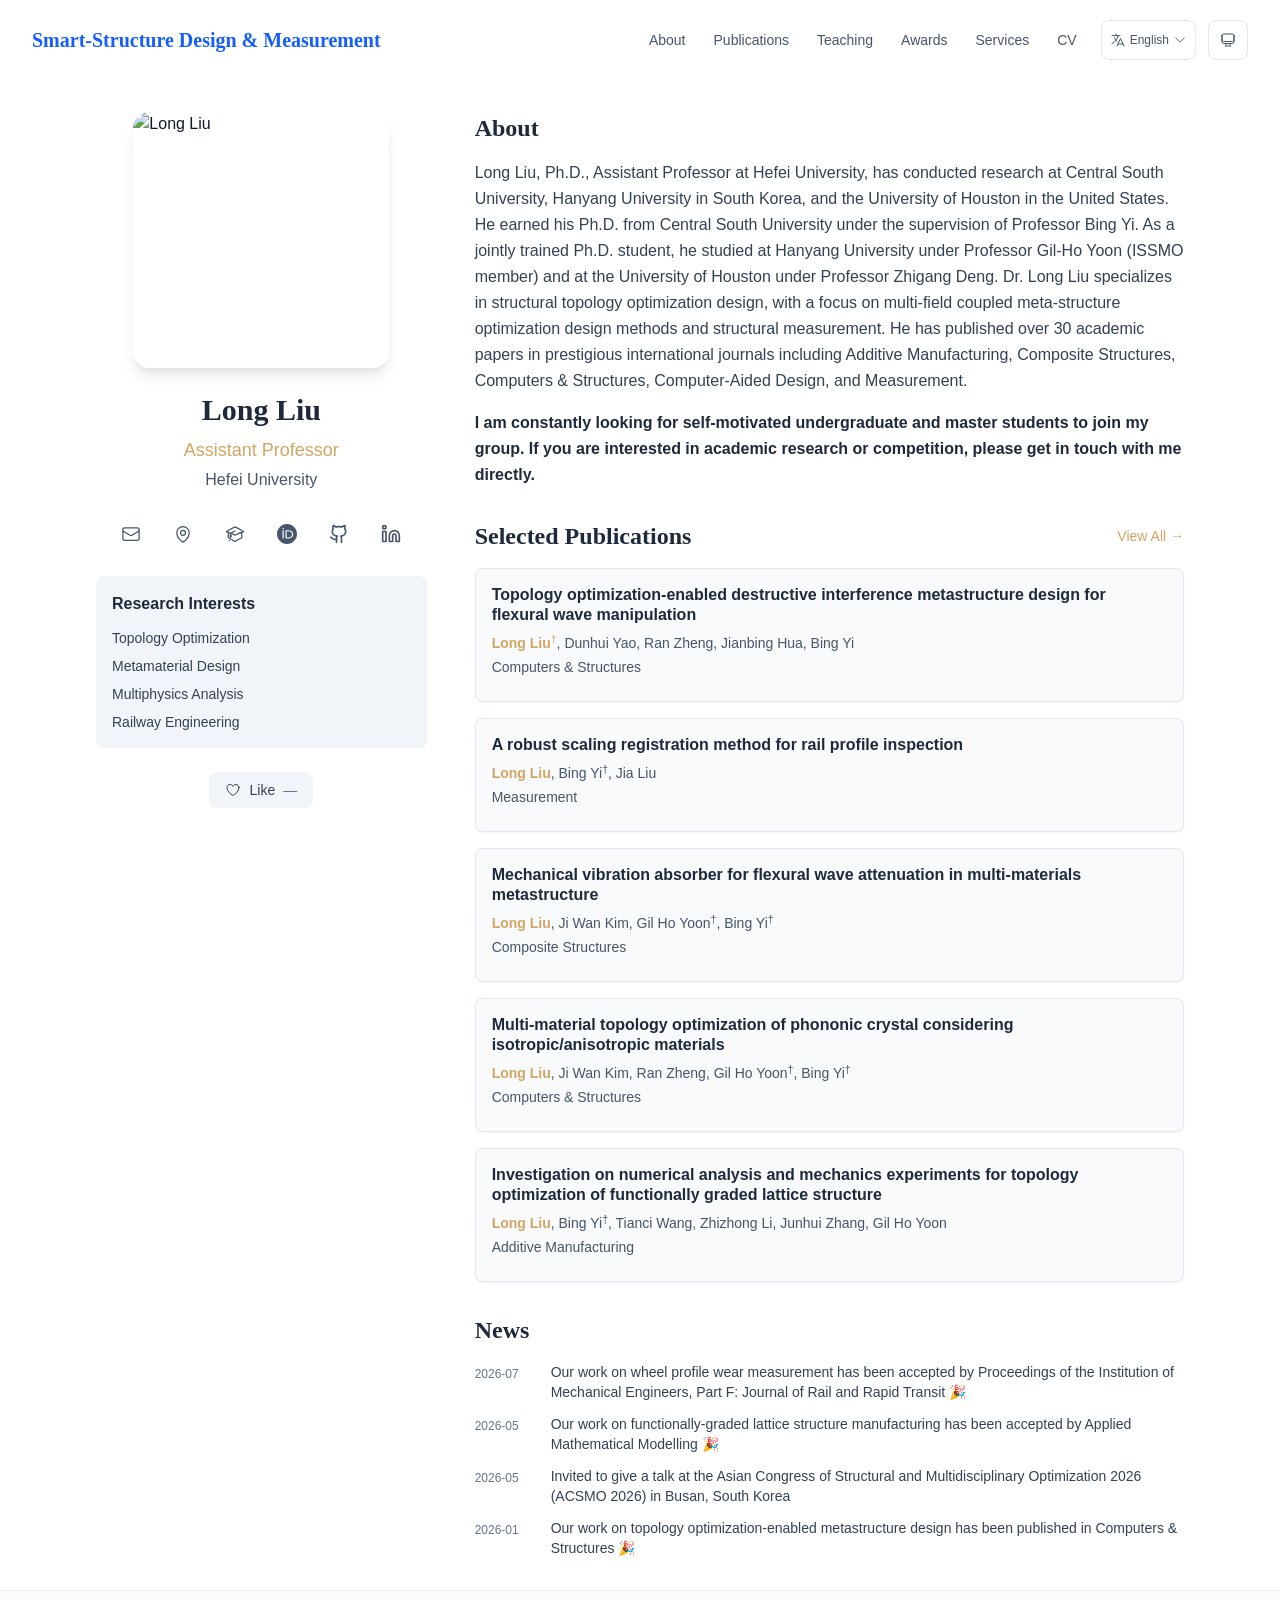
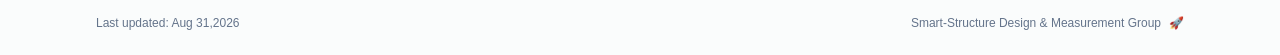
==== commit c6323a49: "Add files via upload" ====
--- a/index.html
+++ b/index.html
@@ -59,5 +59,5 @@
       root.lang = 'en';
       root.setAttribute('data-locale', 'en');
     }
-  </script><title>Long Liu</title><meta name="description" content="Assistant Professor at the Hefei University"/><meta name="author" content="Long Liu"/><meta name="keywords" content="Long Liu,PhD,Research,Hefei University"/><meta name="creator" content="Long Liu"/><meta name="publisher" content="Long Liu"/><meta property="og:title" content="Long Liu"/><meta property="og:description" content="Assistant Professor at the Hefei University"/><meta property="og:site_name" content="Long Liu&#x27;s Academic Website"/><meta property="og:locale" content="zh_CN"/><meta property="og:type" content="website"/><meta name="twitter:card" content="summary"/><meta name="twitter:title" content="Long Liu"/><meta name="twitter:description" content="Assistant Professor at the Hefei University"/><link rel="icon" href="/lab.svg"/><script>document.querySelectorAll('body link[rel="icon"], body link[rel="apple-touch-icon"]').forEach(el => document.head.appendChild(el))</script><script src="/_next/static/chunks/polyfills-42372ed130431b0a.js" noModule=""></script></head><body class="font-sans antialiased"><div style="visibility:hidden"><nav class="fixed top-0 left-0 right-0 z-50" data-headlessui-state=""><div class="transition-all duration-300 ease-out bg-transparent" style="transform:translateY(-100px)"><div class="max-w-7xl mx-auto px-4 sm:px-6 lg:px-8"><div class="flex justify-between items-center h-16 lg:h-20"><div class="flex-shrink-0" tabindex="0"><a class="text-lg lg:text-xl font-serif font-semibold text-blue-600 dark:text-blue-400 hover:text-blue-700 dark:hover:text-blue-300 transition-colors duration-200" href="/">Smart‑Structure Design &amp; Measurement</a></div><div class="hidden lg:block"><div class="ml-10 flex items-center space-x-3"><div class="relative flex items-baseline space-x-1"><a data-nav-href="/" class="relative px-3 py-2 text-sm font-medium rounded-lg transition-colors duration-150 text-primary" href="/">About</a><a data-nav-href="/publications" class="relative px-3 py-2 text-sm font-medium rounded-lg transition-colors duration-150 text-neutral-600" href="/publications/">Publications</a><a data-nav-href="/teaching" class="relative px-3 py-2 text-sm font-medium rounded-lg transition-colors duration-150 text-neutral-600" href="/teaching/">Teaching</a><a data-nav-href="/awards" class="relative px-3 py-2 text-sm font-medium rounded-lg transition-colors duration-150 text-neutral-600" href="/awards/">Awards</a><a data-nav-href="/services" class="relative px-3 py-2 text-sm font-medium rounded-lg transition-colors duration-150 text-neutral-600" href="/services/">Services</a><a data-nav-href="/cv" class="relative px-3 py-2 text-sm font-medium rounded-lg transition-colors duration-150 text-neutral-600" href="/cv/">CV</a></div><div class="flex items-center justify-center w-14 h-10 rounded-lg border border-neutral-200 dark:border-[rgba(148,163,184,0.24)] bg-background dark:bg-neutral-800"><div class="w-6 h-4 rounded bg-neutral-300 animate-pulse"></div></div><div class="flex items-center justify-center w-10 h-10 rounded-lg border border-neutral-200 dark:border-[rgba(148,163,184,0.24)] bg-background dark:bg-neutral-800"><div class="w-4 h-4 rounded-full bg-neutral-300 animate-pulse"></div></div></div></div><div class="lg:hidden flex items-center space-x-2"><div class="flex items-center justify-center w-14 h-10 rounded-lg border border-neutral-200 dark:border-[rgba(148,163,184,0.24)] bg-background dark:bg-neutral-800"><div class="w-6 h-4 rounded bg-neutral-300 animate-pulse"></div></div><div class="flex items-center justify-center w-10 h-10 rounded-lg border border-neutral-200 dark:border-[rgba(148,163,184,0.24)] bg-background dark:bg-neutral-800"><div class="w-4 h-4 rounded-full bg-neutral-300 animate-pulse"></div></div><button class="inline-flex items-center justify-center p-2 rounded-md text-neutral-600 hover:text-primary hover:bg-neutral-100 dark:hover:bg-neutral-800 focus:outline-none focus:ring-2 focus:ring-inset focus:ring-accent transition-colors duration-200" id="headlessui-disclosure-button-«R7pdb»" type="button" aria-expanded="false" data-headlessui-state=""><span class="sr-only">Open main menu</span><div><svg xmlns="http://www.w3.org/2000/svg" fill="none" viewBox="0 0 24 24" stroke-width="1.5" stroke="currentColor" aria-hidden="true" data-slot="icon" class="block h-6 w-6"><path stroke-linecap="round" stroke-linejoin="round" d="M3.75 6.75h16.5M3.75 12h16.5m-16.5 5.25h16.5"></path></svg></div></button></div></div></div></div></nav><main class="min-h-screen pt-16 lg:pt-20"><div class="max-w-6xl mx-auto px-4 sm:px-6 lg:px-8 py-8 bg-background min-h-screen"><div class="grid grid-cols-1 lg:grid-cols-3 gap-12"><div class="lg:col-span-1"><div class="sticky top-8" style="opacity:0;transform:translateY(20px)"><div class="w-64 h-64 mx-auto mb-6 rounded-2xl overflow-hidden shadow-lg hover:shadow-xl transition-all duration-200 hover:scale-105"><img alt="Long Liu" width="256" height="256" decoding="async" data-nimg="1" class="w-full h-full object-cover object-[32%_center]" style="color:transparent" src="/photo.png"/></div><div class="text-center mb-6"><h1 class="text-3xl font-serif font-bold text-primary mb-2">Long Liu</h1><p class="text-lg text-accent font-medium mb-1">Assistant Professor</p><p class="text-neutral-600 mb-2">Hefei University</p></div><div class="flex flex-wrap justify-center gap-3 sm:gap-4 mb-6 relative px-2"><div class="relative"><button class="p-2 sm:p-2 transition-colors duration-200 text-neutral-600 dark:text-neutral-400 hover:text-accent" aria-label="Email"><svg xmlns="http://www.w3.org/2000/svg" fill="none" viewBox="0 0 24 24" stroke-width="1.5" stroke="currentColor" aria-hidden="true" data-slot="icon" class="h-5 w-5"><path stroke-linecap="round" stroke-linejoin="round" d="M21.75 6.75v10.5a2.25 2.25 0 0 1-2.25 2.25h-15a2.25 2.25 0 0 1-2.25-2.25V6.75m19.5 0A2.25 2.25 0 0 0 19.5 4.5h-15a2.25 2.25 0 0 0-2.25 2.25m19.5 0v.243a2.25 2.25 0 0 1-1.07 1.916l-7.5 4.615a2.25 2.25 0 0 1-2.36 0L3.32 8.91a2.25 2.25 0 0 1-1.07-1.916V6.75"></path></svg></button></div><div class="relative"><button class="p-2 sm:p-2 transition-colors duration-200 text-neutral-600 dark:text-neutral-400 hover:text-accent" aria-label="Location"><svg xmlns="http://www.w3.org/2000/svg" fill="none" viewBox="0 0 24 24" stroke-width="1.5" stroke="currentColor" aria-hidden="true" data-slot="icon" class="h-5 w-5"><path stroke-linecap="round" stroke-linejoin="round" d="M15 10.5a3 3 0 1 1-6 0 3 3 0 0 1 6 0Z"></path><path stroke-linecap="round" stroke-linejoin="round" d="M19.5 10.5c0 7.142-7.5 11.25-7.5 11.25S4.5 17.642 4.5 10.5a7.5 7.5 0 1 1 15 0Z"></path></svg></button></div><a href="https://scholar.google.com" target="_blank" rel="noopener noreferrer" class="p-2 sm:p-2 text-neutral-600 dark:text-neutral-400 hover:text-accent transition-colors duration-200" aria-label="Google Scholar"><svg xmlns="http://www.w3.org/2000/svg" fill="none" viewBox="0 0 24 24" stroke-width="1.5" stroke="currentColor" aria-hidden="true" data-slot="icon" class="h-5 w-5"><path stroke-linecap="round" stroke-linejoin="round" d="M4.26 10.147a60.438 60.438 0 0 0-.491 6.347A48.62 48.62 0 0 1 12 20.904a48.62 48.62 0 0 1 8.232-4.41 60.46 60.46 0 0 0-.491-6.347m-15.482 0a50.636 50.636 0 0 0-2.658-.813A59.906 59.906 0 0 1 12 3.493a59.903 59.903 0 0 1 10.399 5.84c-.896.248-1.783.52-2.658.814m-15.482 0A50.717 50.717 0 0 1 12 13.489a50.702 50.702 0 0 1 7.74-3.342M6.75 15a.75.75 0 1 0 0-1.5.75.75 0 0 0 0 1.5Zm0 0v-3.675A55.378 55.378 0 0 1 12 8.443m-7.007 11.55A5.981 5.981 0 0 0 6.75 15.75v-1.5"></path></svg></a><a href="https://orcid.org" target="_blank" rel="noopener noreferrer" class="p-2 sm:p-2 text-neutral-600 dark:text-neutral-400 hover:text-accent transition-colors duration-200" aria-label="ORCID"><svg viewBox="0 0 24 24" fill="currentColor" class="h-5 w-5" xmlns="http://www.w3.org/2000/svg"><path d="M12 0C5.372 0 0 5.372 0 12s5.372 12 12 12 12-5.372 12-12S18.628 0 12 0zM7.369 4.378c.525 0 .947.431.947.947s-.422.947-.947.947a.95.95 0 0 1-.947-.947c0-.525.422-.947.947-.947zm-.722 3.038h1.444v10.041H6.647V7.416zm3.562 0h3.9c3.712 0 5.344 2.653 5.344 5.025 0 2.578-2.016 5.025-5.325 5.025h-3.919V7.416zm1.444 1.303v7.444h2.297c3.272 0 4.022-2.484 4.022-3.722 0-2.016-1.284-3.722-4.097-3.722h-2.222z"></path></svg></a><a href="https://github.com" target="_blank" rel="noopener noreferrer" class="p-2 sm:p-2 text-neutral-600 dark:text-neutral-400 hover:text-accent transition-colors duration-200" aria-label="GitHub"><svg xmlns="http://www.w3.org/2000/svg" width="24" height="24" viewBox="0 0 24 24" fill="none" stroke="currentColor" stroke-width="2" stroke-linecap="round" stroke-linejoin="round" class="lucide lucide-github h-5 w-5" aria-hidden="true"><path d="M15 22v-4a4.8 4.8 0 0 0-1-3.5c3 0 6-2 6-5.5.08-1.25-.27-2.48-1-3.5.28-1.15.28-2.35 0-3.5 0 0-1 0-3 1.5-2.64-.5-5.36-.5-8 0C6 2 5 2 5 2c-.3 1.15-.3 2.35 0 3.5A5.403 5.403 0 0 0 4 9c0 3.5 3 5.5 6 5.5-.39.49-.68 1.05-.85 1.65-.17.6-.22 1.23-.15 1.85v4"></path><path d="M9 18c-4.51 2-5-2-7-2"></path></svg></a><a href="https://linkedin.com" target="_blank" rel="noopener noreferrer" class="p-2 sm:p-2 text-neutral-600 dark:text-neutral-400 hover:text-accent transition-colors duration-200" aria-label="LinkedIn"><svg xmlns="http://www.w3.org/2000/svg" width="24" height="24" viewBox="0 0 24 24" fill="none" stroke="currentColor" stroke-width="2" stroke-linecap="round" stroke-linejoin="round" class="lucide lucide-linkedin h-5 w-5" aria-hidden="true"><path d="M16 8a6 6 0 0 1 6 6v7h-4v-7a2 2 0 0 0-2-2 2 2 0 0 0-2 2v7h-4v-7a6 6 0 0 1 6-6z"></path><rect width="4" height="12" x="2" y="9"></rect><circle cx="4" cy="4" r="2"></circle></svg></a></div><div class="bg-neutral-100 dark:bg-neutral-800 rounded-lg p-4 mb-6 hover:shadow-lg transition-all duration-200 hover:scale-[1.02]"><h3 class="font-semibold text-primary mb-3">Research Interests</h3><div class="space-y-2 text-sm text-neutral-700 dark:text-neutral-500"><div>Topology Optimization</div><div>Metamaterial Design</div><div>Structural Design</div><div>Railway Engineering</div></div></div><div class="flex justify-center"><div class="relative"><button class="flex items-center space-x-2 px-4 py-2 rounded-lg font-medium text-sm transition-all duration-200 bg-neutral-100 dark:bg-neutral-800 text-neutral-700 dark:text-neutral-500 hover:bg-red-50 dark:hover:bg-red-900/20 hover:text-red-600 dark:hover:text-red-400 cursor-pointer " tabindex="0"><svg xmlns="http://www.w3.org/2000/svg" fill="none" viewBox="0 0 24 24" stroke-width="1.5" stroke="currentColor" aria-hidden="true" data-slot="icon" class="h-4 w-4"><path stroke-linecap="round" stroke-linejoin="round" d="M21 8.25c0-2.485-2.099-4.5-4.688-4.5-1.935 0-3.597 1.126-4.312 2.733-.715-1.607-2.377-2.733-4.313-2.733C5.1 3.75 3 5.765 3 8.25c0 7.22 9 12 9 12s9-4.78 9-12Z"></path></svg><span>Like</span><span class="tabular-nums text-neutral-500 dark:text-neutral-400">—</span></button></div></div></div></div><div class="lg:col-span-2 space-y-8"><section id="about" class="scroll-mt-24 space-y-8"><section style="opacity:0;transform:translateY(20px)"><h2 class="text-2xl font-serif font-bold text-primary mb-4">About</h2><div class="text-neutral-700 dark:text-neutral-600 leading-relaxed"><p class="mb-4 last:mb-0">Long Liu, Ph.D., Assistant Professor at Hefei University, has conducted research at Central South University, Hanyang University in South Korea, and the University of Houston in the United States. He earned his Ph.D. from Central South University under the supervision of Professor Bing Yi. As a jointly trained Ph.D. student, he studied at Hanyang University under Professor Gil-Ho Yoon (ISSMO member) and at the University of Houston under Professor Zhigang Deng. Dr. Long Liu specializes in structural topology optimization design, with a focus on multi-field coupled meta-structure optimization design methods and structural measurement. He has published over 30 academic papers in prestigious international journals such as Additive Manufacturing, Composite Structures, Computers &amp; Structures, Computer-Aided Design, and Measurement.</p>
-<p class="mb-4 last:mb-0"><strong class="font-semibold text-primary">I am constantly looking for self-motivated undergraduate and master students to join my group. If you are interested in academic research or competition, please get in touch with me directly.</strong></p></div></section><section style="opacity:0;transform:translateY(20px)"><div class="flex items-center justify-between mb-4"><h2 class="text-2xl font-serif font-bold text-primary">Selected Publications</h2><a class="text-accent hover:text-accent-dark text-sm font-medium transition-all duration-200 rounded hover:bg-accent/10 hover:shadow-sm" href="/publications/">View All<!-- --> →</a></div><div class="space-y-4"><div class="bg-neutral-50 dark:bg-neutral-800 p-4 rounded-lg shadow-sm border border-neutral-200 dark:border-[rgba(148,163,184,0.24)] hover:shadow-lg transition-all duration-200 hover:scale-[1.02]" style="opacity:0;transform:translateY(20px)"><h3 class="font-semibold text-primary mb-2 leading-tight">Topology optimization-enabled destructive interference metastructure design for flexural wave manipulation</h3><p class="text-sm text-neutral-600 dark:text-neutral-500 mb-1"><span><span class="font-semibold text-accent ">Long Liu</span><sup class="ml-0 text-accent">†</sup>, </span><span><span class=" ">Dunhui Yao</span>, </span><span><span class=" ">Ran Zheng</span>, </span><span><span class=" ">Jianbing Hua</span>, </span><span><span class=" ">Bing Yi</span></span></p><p class="text-sm text-neutral-600 dark:text-neutral-500 mb-2">Computers &amp; Structures</p></div><div class="bg-neutral-50 dark:bg-neutral-800 p-4 rounded-lg shadow-sm border border-neutral-200 dark:border-[rgba(148,163,184,0.24)] hover:shadow-lg transition-all duration-200 hover:scale-[1.02]" style="opacity:0;transform:translateY(20px)"><h3 class="font-semibold text-primary mb-2 leading-tight">A robust scaling registration method for rail profile inspection</h3><p class="text-sm text-neutral-600 dark:text-neutral-500 mb-1"><span><span class="font-semibold text-accent ">Long Liu</span>, </span><span><span class=" ">Bing Yi</span><sup class="ml-0 text-neutral-600 dark:text-neutral-500">†</sup>, </span><span><span class=" ">Jia Liu</span></span></p><p class="text-sm text-neutral-600 dark:text-neutral-500 mb-2">Measurement</p></div><div class="bg-neutral-50 dark:bg-neutral-800 p-4 rounded-lg shadow-sm border border-neutral-200 dark:border-[rgba(148,163,184,0.24)] hover:shadow-lg transition-all duration-200 hover:scale-[1.02]" style="opacity:0;transform:translateY(20px)"><h3 class="font-semibold text-primary mb-2 leading-tight">Mechanical vibration absorber for flexural wave attenuation in multi-materials metastructure</h3><p class="text-sm text-neutral-600 dark:text-neutral-500 mb-1"><span><span class="font-semibold text-accent ">Long Liu</span>, </span><span><span class=" ">Ji Wan Kim</span>, </span><span><span class=" ">Gil Ho Yoon</span><sup class="ml-0 text-neutral-600 dark:text-neutral-500">†</sup>, </span><span><span class=" ">Bing Yi</span><sup class="ml-0 text-neutral-600 dark:text-neutral-500">†</sup></span></p><p class="text-sm text-neutral-600 dark:text-neutral-500 mb-2">Composite Structures</p></div><div class="bg-neutral-50 dark:bg-neutral-800 p-4 rounded-lg shadow-sm border border-neutral-200 dark:border-[rgba(148,163,184,0.24)] hover:shadow-lg transition-all duration-200 hover:scale-[1.02]" style="opacity:0;transform:translateY(20px)"><h3 class="font-semibold text-primary mb-2 leading-tight">Multi-material topology optimization of phononic crystal considering isotropic/anisotropic materials</h3><p class="text-sm text-neutral-600 dark:text-neutral-500 mb-1"><span><span class="font-semibold text-accent ">Long Liu</span>, </span><span><span class=" ">Ji Wan Kim</span>, </span><span><span class=" ">Ran Zheng</span>, </span><span><span class=" ">Gil Ho Yoon</span><sup class="ml-0 text-neutral-600 dark:text-neutral-500">†</sup>, </span><span><span class=" ">Bing Yi</span><sup class="ml-0 text-neutral-600 dark:text-neutral-500">†</sup></span></p><p class="text-sm text-neutral-600 dark:text-neutral-500 mb-2">Computers &amp; Structures</p></div><div class="bg-neutral-50 dark:bg-neutral-800 p-4 rounded-lg shadow-sm border border-neutral-200 dark:border-[rgba(148,163,184,0.24)] hover:shadow-lg transition-all duration-200 hover:scale-[1.02]" style="opacity:0;transform:translateY(20px)"><h3 class="font-semibold text-primary mb-2 leading-tight">Investigation on numerical analysis and mechanics experiments for topology optimization of functionally graded lattice structure</h3><p class="text-sm text-neutral-600 dark:text-neutral-500 mb-1"><span><span class="font-semibold text-accent ">Long Liu</span>, </span><span><span class=" ">Bing Yi</span><sup class="ml-0 text-neutral-600 dark:text-neutral-500">†</sup>, </span><span><span class=" ">Tianci Wang</span>, </span><span><span class=" ">Zhizhong Li</span>, </span><span><span class=" ">Junhui Zhang</span>, </span><span><span class=" ">Gil Ho Yoon</span></span></p><p class="text-sm text-neutral-600 dark:text-neutral-500 mb-2">Additive Manufacturing</p></div></div></section><section style="opacity:0;transform:translateY(20px)"><h2 class="text-2xl font-serif font-bold text-primary mb-4">News</h2><div class="space-y-3"><div class="flex items-start space-x-3"><span class="text-xs text-neutral-500 mt-1 w-16 flex-shrink-0">2026-08-01</span><p class="text-sm text-neutral-700">Our work on wheel profile wear measurement has been accepted by Proceedings of the Institution of Mechanical Engineers, Part F: Journal of Rail and Rapid Transit 🎉</p></div><div class="flex items-start space-x-3"><span class="text-xs text-neutral-500 mt-1 w-16 flex-shrink-0">2026-05-29</span><p class="text-sm text-neutral-700">Our work on functionally-graded lattice structure manufacturing has been accepted by Applied Mathematical Modelling 🎉</p></div><div class="flex items-start space-x-3"><span class="text-xs text-neutral-500 mt-1 w-16 flex-shrink-0">2026-05-20</span><p class="text-sm text-neutral-700"> Invited to give a talk at the Asian Congress of Structural and Multidisciplinary Optimization 2026 (ACSMO 2026) in Busan, South Korea</p></div><div class="flex items-start space-x-3"><span class="text-xs text-neutral-500 mt-1 w-16 flex-shrink-0">2026-01-01</span><p class="text-sm text-neutral-700">Our work on topology optimization-enabled metastructure design has been published in Computers &amp; Structures 🎉</p></div></div></section></section></div></div></div><!--$--><!--/$--><!--$--><!--/$--></main><footer class="border-t border-neutral-200/50 bg-neutral-50/50 dark:bg-neutral-900/50 dark:border-neutral-700/50"><div class="max-w-6xl mx-auto px-4 sm:px-6 lg:px-8 py-6"><div class="flex flex-col sm:flex-row justify-between items-center gap-2"><p class="text-xs text-neutral-500">Last updated<!-- -->: <!-- -->Aug 12,2026</p><p class="text-xs text-neutral-500 flex items-center"><a href="liulong-hfu.github.io" target="_blank" rel="noopener noreferrer">Smart‑Structure Design &amp; Measurement Group</a><span class="ml-2">🚀</span></p></div></div></footer></div><script src="/_next/static/chunks/webpack-af78f5c2c11af041.js" async=""></script><script>(self.__next_f=self.__next_f||[]).push([0])</script><script>self.__next_f.push([1,"1:\"$Sreact.fragment\"\n3:I[3719,[\"461\",\"static/chunks/461-a9a5d7b05a71d978.js\",\"874\",\"static/chunks/874-6cc630662f3664af.js\",\"291\",\"static/chunks/291-e39730cc9327e39b.js\",\"177\",\"static/chunks/app/layout-265bafe4deaf8d9b.js\"],\"ThemeProvider\"]\n4:I[310,[\"461\",\"static/chunks/461-a9a5d7b05a71d978.js\",\"874\",\"static/chunks/874-6cc630662f3664af.js\",\"291\",\"static/chunks/291-e39730cc9327e39b.js\",\"177\",\"static/chunks/app/layout-265bafe4deaf8d9b.js\"],\"LocaleProvider\"]\n5:I[4574,[\"461\",\"static/chunks/461-a9a5d7b05a71d978.js\",\"874\",\"static/chunks/874-6cc630662f3664af.js\",\"291\",\"static/chunks/291-e39730cc9327e39b.js\",\"177\",\"static/chunks/app/layout-265bafe4deaf8d9b.js\"],\"default\"]\n6:I[7555,[],\"\"]\n7:I[1295,[],\"\"]\n8:I[2548,[\"461\",\"static/chunks/461-a9a5d7b05a71d978.js\",\"874\",\"static/chunks/874-6cc630662f3664af.js\",\"291\",\"static/chunks/291-e39730cc9327e39b.js\",\"177\",\"static/chunks/app/layout-265bafe4deaf8d9b.js\"],\"default\"]\n9:I[2038,[\"461\",\"static/chunks/461-a9a5d7b05a71d978.js\",\"939\",\"static/chunks/939-d6a7662e5bc61d95.js\",\"874\",\"static/chunks/874-6cc630662f3664af.js\",\"391\",\"static/chunks/391-e2089d35ad04719f.js\",\"748\",\"static/chunks/748-3eb338743e0a90aa.js\",\"974\",\"static/chunks/app/page-c4604063d0d25553.js\"],\"default\"]\n1d:I[9665,[],\"MetadataBoundary\"]\n1f:I[9665,[],\"OutletBoundary\"]\n22:I[4911,[],\"AsyncMetadataOutlet\"]\n24:I[9665,[],\"ViewportBoundary\"]\n26:I[6614,[],\"\"]\n:HL[\"/_next/static/css/1296df9f69932217.css\",\"style\"]\n2:T5d8,\n    try {\n      const cfg = {\"enabled\":true,\"locales\":[\"en\",\"zh\"],\"defaultLocale\":\"en\",\"mode\":\"fixed\",\"fixedLocale\":\"en\",\"persist\":true,\"switcher\":true,\"labels\":{\"en\":\"English\",\"zh\":\"中文\"}};\n      const storageKey = 'locale-storage';\n      const normalize = (value) =\u003e typeof value === 'string' ? value.trim().replace('_', '-').toLowerCase() : '';\n      const matchLocale = (candidate) =\u003e {\n        const normalized = normalize(candidate);\n        if (!normalized) return null;\n        if (cfg.locales.includes(normalized)) return normalized;\n        const language = normalized.split('-')[0];\n        if (cfg.loc"])</script><script>self.__next_f.push([1,"ales.includes(language)) return language;\n        return null;\n      };\n\n      let resolved = null;\n\n      if (!cfg.enabled) {\n        resolved = cfg.defaultLocale;\n      } else if (cfg.persist) {\n        resolved = matchLocale(localStorage.getItem(storageKey));\n      }\n\n      if (!resolved) {\n        if (cfg.mode === 'fixed') {\n          resolved = cfg.fixedLocale;\n        } else {\n          resolved = matchLocale(navigator.language);\n        }\n      }\n\n      if (!resolved) {\n        resolved = cfg.defaultLocale;\n      }\n\n      const root = document.documentElement;\n      root.lang = resolved;\n      root.setAttribute('data-locale', resolved);\n\n      if (cfg.persist) {\n        localStorage.setItem(storageKey, resolved);\n      }\n    } catch (e) {\n      const root = document.documentElement;\n      root.lang = 'en';\n      root.setAttribute('data-locale', 'en');\n    }\n  a:T411,Long Liu, Ph.D., Assistant Professor at Hefei University, has conducted research at Central South University, Hanyang University in South Korea, and the University of Houston in the United States. He earned his Ph.D. from Central South University under the supervision of Professor Bing Yi. As a jointly trained Ph.D. student, he studied at Hanyang University under Professor Gil-Ho Yoon (ISSMO member) and at the University of Houston under Professor Zhigang Deng. Dr. Long Liu specializes in structural topology optimization design, with a focus on multi-field coupled meta-structure optimization design methods and structural measurement. He has published over 30 academic papers in prestigious international journals such as Additive Manufacturing, Composite Structures, Computers \u0026 Structures, Computer-Aided Design, and Measurement.\r\n\r\n\r\n**I am constantly looking for self-motivated undergraduate and master students to join my group. If you are interested in academic research or competition, please get in touch with me directly.**\r\nb:T503,Destructive interference-based mechanical metamaterials hold promise for manipulating flexural waves in host struc"])</script><script>self.__next_f.push([1,"tures, demonstrating superior performance in mitigating mechanical vibrations over a broad frequency range. This paper presents an embedded phononic structure designed to attenuate flexural wave propagation in beam structures, using the topology optimization method. First, the theoretical framework for flexural wave propagation in a beam structure is derived. Then, an optimization objective is formulated to manipulate the flexural wavelength, and the solid isotropic material penalization (SIMP) method is employed to optimize the material distribution of the beam cross-section. Subsequently, an embedded phononic structure based on destructive interference is designed to control flexural waves in the beam. Finally, numerical simulations are conducted to evaluate the performance of the proposed method in attenuating flexural wave propagation. The results confirm the effectiveness of the embedded phononic structure for bending wave mitigation in beam structures. This study represents a novel approach to designing mechanical vibration absorbers based on destructive interference for flexural wave manipulation with assistance of topology optimization method.c:T674,@article{liu2026topology,\n  title = {Topology optimization-enabled destructive interference metastructure design for flexural wave manipulation},\n  author = {Liu, Long and Yao, Dunhui and Zheng, Ran and Hua, Jianbing and Yi, Bing},\n  journal = {Computers \\\u0026 Structures},\n  volume = {320},\n  pages = {108031},\n  year = {2026},\n  publisher = {Elsevier},\n  abstract = {Destructive interference-based mechanical metamaterials hold promise for manipulating flexural waves in host structures, demonstrating superior performance in mitigating mechanical vibrations over a broad frequency range. This paper presents an embedded phononic structure designed to attenuate flexural wave propagation in beam structures, using the topology optimization method. First, the theoretical framework for flexural wave propagation in a beam structure is derived. Then, an optimization objectiv"])</script><script>self.__next_f.push([1,"e is formulated to manipulate the flexural wavelength, and the solid isotropic material penalization (SIMP) method is employed to optimize the material distribution of the beam cross-section. Subsequently, an embedded phononic structure based on destructive interference is designed to control flexural waves in the beam. Finally, numerical simulations are conducted to evaluate the performance of the proposed method in attenuating flexural wave propagation. The results confirm the effectiveness of the embedded phononic structure for bending wave mitigation in beam structures. This study represents a novel approach to designing mechanical vibration absorbers based on destructive interference for flexural wave manipulation with assistance of topology optimization method.}\n}d:T4aa,Accurate measurement of rail profile wear is crucial for railroad monitoring and maintenance, ensuring the security of railway transport. Therefore, laser sensor-based profile measurement has been widely adopted to verify whether the geometric shape of the rail meets service requirements. However, two major challenges — profile distortion and noise points — significantly affect the accuracy of measurement results. Hence, this paper presents a robust scaling point set registration method to address these issues. Firstly, we outline the challenges of rail profile inspection using laser sensors and formulate the coordination alignment problem. Then, we propose a robust scaling point set registration method (RSPM) that utilizes a scaled German–McClure loss function to calibrate profile distortion, which is resilient to noise points and outliers. Finally, we evaluate and apply the proposed method for rail profile inspection. Experimental results demonstrate that the proposed method performs well in terms of distorted profile calibration, noise points, and outlier resistance when compared with the iterative closest point and reweighted-scaling iterative closest point methods.e:T5bf,@article{liu2025robust,\n  title = {A robust scaling registra"])</script><script>self.__next_f.push([1,"tion method for rail profile inspection},\n  author = {Liu, Long and Yi, Bing and Liu, Jia},\n  journal = {Measurement},\n  volume = {249},\n  pages = {116972},\n  year = {2025},\n  publisher = {Elsevier},\n  abstract = {Accurate measurement of rail profile wear is crucial for railroad monitoring and maintenance, ensuring the security of railway transport. Therefore, laser sensor-based profile measurement has been widely adopted to verify whether the geometric shape of the rail meets service requirements. However, two major challenges — profile distortion and noise points — significantly affect the accuracy of measurement results. Hence, this paper presents a robust scaling point set registration method to address these issues. Firstly, we outline the challenges of rail profile inspection using laser sensors and formulate the coordination alignment problem. Then, we propose a robust scaling point set registration method (RSPM) that utilizes a scaled German–McClure loss function to calibrate profile distortion, which is resilient to noise points and outliers. Finally, we evaluate and apply the proposed method for rail profile inspection. Experimental results demonstrate that the proposed method performs well in terms of distorted profile calibration, noise points, and outlier resistance when compared with the iterative closest point and reweighted-scaling iterative closest point methods.}\n}f:T5b2,Vibration isolation is a promise to suppress mechanical vibration from a host structure, similarly, a mechanical vibration absorber, a simple but effective device to attenuate flexural wave propagation, which has been implemented in civil and mechanical engineering. This paper presents a type of composite sandwich phononic crystal to attenuate the flexural wave propagation in a beam structure, which can effectively suppress mechanical vibration in a broad band gap by repetitively arranging phononic crystal. First, the elastic wave dispersion characteristic in a composite sandwich beam structure is derived, and a triangular"])</script><script>self.__next_f.push([1," shape phononic crystal for flexural wave attenuation by taking advantage of destructive interference is presented. Then two dimensional phononic crystals are designed by assembling four different unit-cells of metabeam. Finally, numerical experiments are conducted to verify the effectiveness of the proposed mechanical metamaterial absorbers to attenuate flexural wave propagation, the numerical results indicate that the proposed metamaterial is of good performance in mechanical vibration suppression, which can effectively mitigate structure vibration in low-frequency domain than the structure without phononic crystal and single layer metamaterial beam structure. It is the first attempt to design a mechanical metamaterial absorber with the mechanism of destructive interference with composite sandwich phononic crystal.10:T702,@article{liu2024absorber,\n  title = {Mechanical vibration absorber for flexural wave attenuation in multi-materials metastructure},\n  author = {Liu, Long and Kim, Ji Wan and Yoon, Gil Ho and Yi, Bing},\n  journal = {Composite Structures},\n  volume = {331},\n  pages = {117859},\n  year = {2024},\n  publisher = {Elsevier},\n  abstract = {Vibration isolation is a promise to suppress mechanical vibration from a host structure, similarly, a mechanical vibration absorber, a simple but effective device to attenuate flexural wave propagation, which has been implemented in civil and mechanical engineering. This paper presents a type of composite sandwich phononic crystal to attenuate the flexural wave propagation in a beam structure, which can effectively suppress mechanical vibration in a broad band gap by repetitively arranging phononic crystal. First, the elastic wave dispersion characteristic in a composite sandwich beam structure is derived, and a triangular shape phononic crystal for flexural wave attenuation by taking advantage of destructive interference is presented. Then two dimensional phononic crystals are designed by assembling four different unit-cells of metabeam. Finally, numerical experimen"])</script><script>self.__next_f.push([1,"ts are conducted to verify the effectiveness of the proposed mechanical metamaterial absorbers to attenuate flexural wave propagation, the numerical results indicate that the proposed metamaterial is of good performance in mechanical vibration suppression, which can effectively mitigate structure vibration in low-frequency domain than the structure without phononic crystal and single layer metamaterial beam structure. It is the first attempt to design a mechanical metamaterial absorber with the mechanism of destructive interference with composite sandwich phononic crystal.}\n}11:T52d,@article{liu2024multi,\n  title = {Multi-material topology optimization of phononic crystal considering isotropic/anisotropic materials},\n  author = {Liu, Long and Kim, Ji Wan and Zheng, Ran and Yoon, Gil Ho and Yi, Bing},\n  journal = {Computers \\\u0026 Structures},\n  volume = {302},\n  pages = {107479},\n  year = {2024},\n  publisher = {Elsevier},\n  abstract = {Multi-material phononic crystals hold promise for manipulating elastic wave propagation, enhancing the rigidity of the host structure, and realizing multifunctionality, including electric conduction, sound insulation, and heat diffusion. This paper presents a multi-material topology optimization pipeline for phononic crystal design, incorporating both isotropic and anisotropic materials. First, the dispersion theory for elastic wave propagation in periodic structures is presented. Then a novel interpolation function is proposed for multi-material topology optimization by using a variant of the projection operator. Finally, both isotropic and anisotropic materials are utilized to demonstrate the effectiveness of the proposed method for multi-material phononic crystal design when compared with SIMP-based structures. The numerical analysis indicates that the proposed method performs well in optimizing the phononic structure with metal composite materials.}\n}12:T48a,A physical driven method for constructing functionally graded lattice structure is proposed by extending the conventional Sol"])</script><script>self.__next_f.push([1,"id Isotropic Material with Penalization (SIMP) method with linear buckling load factors and total volume constraints rather than introducing local volume constraints. It can efficiently and effectively construct functionally graded lattice structure by using the SIMP material model for topology optimization with different buckling load factors according to the linearized buckling criteria and the same volume fraction, which greatly improved both the stability and stiffness of the optimal structure. Furthermore, the optimized structures of the illustrative cases are manufactured by means of the fused deposition modeling. Both the numerical analysis and mechanics experiments are further conducted to illustrate the effectiveness of the proposed method compared with the structural topology optimization with SIMP method and the infill structure. To the best of our knowledge, it is the first time to validate the topology optimization of functionally graded lattice structure via both numerical analysis and mechanics experiments.13:T628,@article{liu2021investigation,\n  title = {Investigation on numerical analysis and mechanics experiments for topology optimization of functionally graded lattice structure},\n  author = {Liu, Long and Yi, Bing and Wang, Tianci and Li, Zhizhong and Zhang, Junhui and Yoon, Gil Ho},\n  journal = {Additive Manufacturing},\n  volume = {47},\n  pages = {102275},\n  year = {2021},\n  publisher = {Elsevier},\n  abstract = {A physical driven method for constructing functionally graded lattice structure is proposed by extending the conventional Solid Isotropic Material with Penalization (SIMP) method with linear buckling load factors and total volume constraints rather than introducing local volume constraints. It can efficiently and effectively construct functionally graded lattice structure by using the SIMP material model for topology optimization with different buckling load factors according to the linearized buckling criteria and the same volume fraction, which greatly improved both the stability and"])</script><script>self.__next_f.push([1," stiffness of the optimal structure. Furthermore, the optimized structures of the illustrative cases are manufactured by means of the fused deposition modeling. Both the numerical analysis and mechanics experiments are further conducted to illustrate the effectiveness of the proposed method compared with the structural topology optimization with SIMP method and the infill structure. To the best of our knowledge, it is the first time to validate the topology optimization of functionally graded lattice structure via both numerical analysis and mechanics experiments.}\n}14:T503,Destructive interference-based mechanical metamaterials hold promise for manipulating flexural waves in host structures, demonstrating superior performance in mitigating mechanical vibrations over a broad frequency range. This paper presents an embedded phononic structure designed to attenuate flexural wave propagation in beam structures, using the topology optimization method. First, the theoretical framework for flexural wave propagation in a beam structure is derived. Then, an optimization objective is formulated to manipulate the flexural wavelength, and the solid isotropic material penalization (SIMP) method is employed to optimize the material distribution of the beam cross-section. Subsequently, an embedded phononic structure based on destructive interference is designed to control flexural waves in the beam. Finally, numerical simulations are conducted to evaluate the performance of the proposed method in attenuating flexural wave propagation. The results confirm the effectiveness of the embedded phononic structure for bending wave mitigation in beam structures. This study represents a novel approach to designing mechanical vibration absorbers based on destructive interference for flexural wave manipulation with assistance of topology optimization method.15:T674,@article{liu2026topology,\n  title = {Topology optimization-enabled destructive interference metastructure design for flexural wave manipulation},\n  author = {Liu, Long and Yao,"])</script><script>self.__next_f.push([1," Dunhui and Zheng, Ran and Hua, Jianbing and Yi, Bing},\n  journal = {Computers \\\u0026 Structures},\n  volume = {320},\n  pages = {108031},\n  year = {2026},\n  publisher = {Elsevier},\n  abstract = {Destructive interference-based mechanical metamaterials hold promise for manipulating flexural waves in host structures, demonstrating superior performance in mitigating mechanical vibrations over a broad frequency range. This paper presents an embedded phononic structure designed to attenuate flexural wave propagation in beam structures, using the topology optimization method. First, the theoretical framework for flexural wave propagation in a beam structure is derived. Then, an optimization objective is formulated to manipulate the flexural wavelength, and the solid isotropic material penalization (SIMP) method is employed to optimize the material distribution of the beam cross-section. Subsequently, an embedded phononic structure based on destructive interference is designed to control flexural waves in the beam. Finally, numerical simulations are conducted to evaluate the performance of the proposed method in attenuating flexural wave propagation. The results confirm the effectiveness of the embedded phononic structure for bending wave mitigation in beam structures. This study represents a novel approach to designing mechanical vibration absorbers based on destructive interference for flexural wave manipulation with assistance of topology optimization method.}\n}16:T4aa,Accurate measurement of rail profile wear is crucial for railroad monitoring and maintenance, ensuring the security of railway transport. Therefore, laser sensor-based profile measurement has been widely adopted to verify whether the geometric shape of the rail meets service requirements. However, two major challenges — profile distortion and noise points — significantly affect the accuracy of measurement results. Hence, this paper presents a robust scaling point set registration method to address these issues. Firstly, we outline the challenges of rail "])</script><script>self.__next_f.push([1,"profile inspection using laser sensors and formulate the coordination alignment problem. Then, we propose a robust scaling point set registration method (RSPM) that utilizes a scaled German–McClure loss function to calibrate profile distortion, which is resilient to noise points and outliers. Finally, we evaluate and apply the proposed method for rail profile inspection. Experimental results demonstrate that the proposed method performs well in terms of distorted profile calibration, noise points, and outlier resistance when compared with the iterative closest point and reweighted-scaling iterative closest point methods.17:T5bf,@article{liu2025robust,\n  title = {A robust scaling registration method for rail profile inspection},\n  author = {Liu, Long and Yi, Bing and Liu, Jia},\n  journal = {Measurement},\n  volume = {249},\n  pages = {116972},\n  year = {2025},\n  publisher = {Elsevier},\n  abstract = {Accurate measurement of rail profile wear is crucial for railroad monitoring and maintenance, ensuring the security of railway transport. Therefore, laser sensor-based profile measurement has been widely adopted to verify whether the geometric shape of the rail meets service requirements. However, two major challenges — profile distortion and noise points — significantly affect the accuracy of measurement results. Hence, this paper presents a robust scaling point set registration method to address these issues. Firstly, we outline the challenges of rail profile inspection using laser sensors and formulate the coordination alignment problem. Then, we propose a robust scaling point set registration method (RSPM) that utilizes a scaled German–McClure loss function to calibrate profile distortion, which is resilient to noise points and outliers. Finally, we evaluate and apply the proposed method for rail profile inspection. Experimental results demonstrate that the proposed method performs well in terms of distorted profile calibration, noise points, and outlier resistance when compared with the iterative closest poi"])</script><script>self.__next_f.push([1,"nt and reweighted-scaling iterative closest point methods.}\n}18:T5b2,Vibration isolation is a promise to suppress mechanical vibration from a host structure, similarly, a mechanical vibration absorber, a simple but effective device to attenuate flexural wave propagation, which has been implemented in civil and mechanical engineering. This paper presents a type of composite sandwich phononic crystal to attenuate the flexural wave propagation in a beam structure, which can effectively suppress mechanical vibration in a broad band gap by repetitively arranging phononic crystal. First, the elastic wave dispersion characteristic in a composite sandwich beam structure is derived, and a triangular shape phononic crystal for flexural wave attenuation by taking advantage of destructive interference is presented. Then two dimensional phononic crystals are designed by assembling four different unit-cells of metabeam. Finally, numerical experiments are conducted to verify the effectiveness of the proposed mechanical metamaterial absorbers to attenuate flexural wave propagation, the numerical results indicate that the proposed metamaterial is of good performance in mechanical vibration suppression, which can effectively mitigate structure vibration in low-frequency domain than the structure without phononic crystal and single layer metamaterial beam structure. It is the first attempt to design a mechanical metamaterial absorber with the mechanism of destructive interference with composite sandwich phononic crystal.19:T702,@article{liu2024absorber,\n  title = {Mechanical vibration absorber for flexural wave attenuation in multi-materials metastructure},\n  author = {Liu, Long and Kim, Ji Wan and Yoon, Gil Ho and Yi, Bing},\n  journal = {Composite Structures},\n  volume = {331},\n  pages = {117859},\n  year = {2024},\n  publisher = {Elsevier},\n  abstract = {Vibration isolation is a promise to suppress mechanical vibration from a host structure, similarly, a mechanical vibration absorber, a simple but effective device to attenuate flex"])</script><script>self.__next_f.push([1,"ural wave propagation, which has been implemented in civil and mechanical engineering. This paper presents a type of composite sandwich phononic crystal to attenuate the flexural wave propagation in a beam structure, which can effectively suppress mechanical vibration in a broad band gap by repetitively arranging phononic crystal. First, the elastic wave dispersion characteristic in a composite sandwich beam structure is derived, and a triangular shape phononic crystal for flexural wave attenuation by taking advantage of destructive interference is presented. Then two dimensional phononic crystals are designed by assembling four different unit-cells of metabeam. Finally, numerical experiments are conducted to verify the effectiveness of the proposed mechanical metamaterial absorbers to attenuate flexural wave propagation, the numerical results indicate that the proposed metamaterial is of good performance in mechanical vibration suppression, which can effectively mitigate structure vibration in low-frequency domain than the structure without phononic crystal and single layer metamaterial beam structure. It is the first attempt to design a mechanical metamaterial absorber with the mechanism of destructive interference with composite sandwich phononic crystal.}\n}1a:T52d,@article{liu2024multi,\n  title = {Multi-material topology optimization of phononic crystal considering isotropic/anisotropic materials},\n  author = {Liu, Long and Kim, Ji Wan and Zheng, Ran and Yoon, Gil Ho and Yi, Bing},\n  journal = {Computers \\\u0026 Structures},\n  volume = {302},\n  pages = {107479},\n  year = {2024},\n  publisher = {Elsevier},\n  abstract = {Multi-material phononic crystals hold promise for manipulating elastic wave propagation, enhancing the rigidity of the host structure, and realizing multifunctionality, including electric conduction, sound insulation, and heat diffusion. This paper presents a multi-material topology optimization pipeline for phononic crystal design, incorporating both isotropic and anisotropic materials. First, the d"])</script><script>self.__next_f.push([1,"ispersion theory for elastic wave propagation in periodic structures is presented. Then a novel interpolation function is proposed for multi-material topology optimization by using a variant of the projection operator. Finally, both isotropic and anisotropic materials are utilized to demonstrate the effectiveness of the proposed method for multi-material phononic crystal design when compared with SIMP-based structures. The numerical analysis indicates that the proposed method performs well in optimizing the phononic structure with metal composite materials.}\n}1b:T48a,A physical driven method for constructing functionally graded lattice structure is proposed by extending the conventional Solid Isotropic Material with Penalization (SIMP) method with linear buckling load factors and total volume constraints rather than introducing local volume constraints. It can efficiently and effectively construct functionally graded lattice structure by using the SIMP material model for topology optimization with different buckling load factors according to the linearized buckling criteria and the same volume fraction, which greatly improved both the stability and stiffness of the optimal structure. Furthermore, the optimized structures of the illustrative cases are manufactured by means of the fused deposition modeling. Both the numerical analysis and mechanics experiments are further conducted to illustrate the effectiveness of the proposed method compared with the structural topology optimization with SIMP method and the infill structure. To the best of our knowledge, it is the first time to validate the topology optimization of functionally graded lattice structure via both numerical analysis and mechanics experiments.1c:T628,@article{liu2021investigation,\n  title = {Investigation on numerical analysis and mechanics experiments for topology optimization of functionally graded lattice structure},\n  author = {Liu, Long and Yi, Bing and Wang, Tianci and Li, Zhizhong and Zhang, Junhui and Yoon, Gil Ho},\n  journal = {Additive Man"])</script><script>self.__next_f.push([1,"ufacturing},\n  volume = {47},\n  pages = {102275},\n  year = {2021},\n  publisher = {Elsevier},\n  abstract = {A physical driven method for constructing functionally graded lattice structure is proposed by extending the conventional Solid Isotropic Material with Penalization (SIMP) method with linear buckling load factors and total volume constraints rather than introducing local volume constraints. It can efficiently and effectively construct functionally graded lattice structure by using the SIMP material model for topology optimization with different buckling load factors according to the linearized buckling criteria and the same volume fraction, which greatly improved both the stability and stiffness of the optimal structure. Furthermore, the optimized structures of the illustrative cases are manufactured by means of the fused deposition modeling. Both the numerical analysis and mechanics experiments are further conducted to illustrate the effectiveness of the proposed method compared with the structural topology optimization with SIMP method and the infill structure. To the best of our knowledge, it is the first time to validate the topology optimization of functionally graded lattice structure via both numerical analysis and mechanics experiments.}\n}"])</script><script>self.__next_f.push([1,"0:{\"P\":null,\"b\":\"oAJ4lPR2SZDK53kSOHtby\",\"p\":\"\",\"c\":[\"\",\"\"],\"i\":false,\"f\":[[[\"\",{\"children\":[\"__PAGE__\",{}]},\"$undefined\",\"$undefined\",true],[\"\",[\"$\",\"$1\",\"c\",{\"children\":[[[\"$\",\"link\",\"0\",{\"rel\":\"stylesheet\",\"href\":\"/_next/static/css/1296df9f69932217.css\",\"precedence\":\"next\",\"crossOrigin\":\"$undefined\",\"nonce\":\"$undefined\"}]],[\"$\",\"html\",null,{\"lang\":\"en\",\"className\":\"scroll-smooth\",\"suppressHydrationWarning\":true,\"children\":[[\"$\",\"head\",null,{\"children\":[[\"$\",\"link\",null,{\"rel\":\"icon\",\"href\":\"/lab.svg\",\"type\":\"image/svg+xml\"}],[\"$\",\"link\",null,{\"rel\":\"dns-prefetch\",\"href\":\"liulong-hfu.github.io\"}],[\"$\",\"link\",null,{\"rel\":\"preconnect\",\"href\":\"liulong-hfu.github.io\",\"crossOrigin\":\"\"}],[\"$\",\"link\",null,{\"rel\":\"preload\",\"as\":\"font\",\"type\":\"font/woff2\",\"href\":\"https://jialeliu.com/fonts/georgiab.woff2\",\"crossOrigin\":\"\"}],[\"$\",\"script\",null,{\"dangerouslySetInnerHTML\":{\"__html\":\"\\n              try {\\n                const theme = localStorage.getItem('theme-storage');\\n                const parsed = theme ? JSON.parse(theme) : null;\\n                const setting = parsed?.state?.theme || 'system';\\n                const prefersDark = typeof window !== 'undefined' \u0026\u0026 window.matchMedia \u0026\u0026 window.matchMedia('(prefers-color-scheme: dark)').matches;\\n                const effective = setting === 'dark' ? 'dark' : (setting === 'light' ? 'light' : (prefersDark ? 'dark' : 'light'));\\n                var root = document.documentElement;\\n                root.classList.add(effective);\\n                root.setAttribute('data-theme', effective);\\n              } catch (e) {\\n                var root = document.documentElement;\\n                root.classList.add('light');\\n                root.setAttribute('data-theme', 'light');\\n              }\\n            \"}}],[\"$\",\"script\",null,{\"dangerouslySetInnerHTML\":{\"__html\":\"$2\"}}]]}],[\"$\",\"body\",null,{\"className\":\"font-sans antialiased\",\"children\":[\"$\",\"$L3\",null,{\"children\":[\"$\",\"$L4\",null,{\"config\":{\"enabled\":true,\"locales\":[\"en\",\"zh\"],\"defaultLocale\":\"en\",\"mode\":\"fixed\",\"fixedLocale\":\"en\",\"persist\":true,\"switcher\":true,\"labels\":{\"en\":\"English\",\"zh\":\"中文\"}},\"children\":[[\"$\",\"$L5\",null,{\"items\":[{\"title\":\"About\",\"type\":\"page\",\"target\":\"about\",\"href\":\"/\"},{\"title\":\"Publications\",\"type\":\"page\",\"target\":\"publications\",\"href\":\"/publications\"},{\"title\":\"Teaching\",\"type\":\"page\",\"target\":\"teaching\",\"href\":\"/teaching\"},{\"title\":\"Awards\",\"type\":\"page\",\"target\":\"awards\",\"href\":\"/awards\"},{\"title\":\"Services\",\"type\":\"page\",\"target\":\"services\",\"href\":\"/services\"},{\"title\":\"CV\",\"type\":\"page\",\"target\":\"cv\",\"href\":\"/cv\"}],\"siteTitle\":\"Long Liu\",\"enableOnePageMode\":false,\"i18n\":\"$0:f:0:1:1:props:children:1:props:children:1:props:children:props:children:props:config\",\"itemsByLocale\":{\"en\":[{\"title\":\"About\",\"type\":\"page\",\"target\":\"about\",\"href\":\"/\"},{\"title\":\"Publications\",\"type\":\"page\",\"target\":\"publications\",\"href\":\"/publications\"},{\"title\":\"Teaching\",\"type\":\"page\",\"target\":\"teaching\",\"href\":\"/teaching\"},{\"title\":\"Awards\",\"type\":\"page\",\"target\":\"awards\",\"href\":\"/awards\"},{\"title\":\"Services\",\"type\":\"page\",\"target\":\"services\",\"href\":\"/services\"},{\"title\":\"CV\",\"type\":\"page\",\"target\":\"cv\",\"href\":\"/cv\"}],\"zh\":[{\"title\":\"关于我\",\"type\":\"page\",\"target\":\"about\",\"href\":\"/\"},{\"title\":\"论文\",\"type\":\"page\",\"target\":\"publications\",\"href\":\"/publications\"},{\"title\":\"教学\",\"type\":\"page\",\"target\":\"teaching\",\"href\":\"/teaching\"},{\"title\":\"奖项\",\"type\":\"page\",\"target\":\"awards\",\"href\":\"/awards\"},{\"title\":\"服务\",\"type\":\"page\",\"target\":\"services\",\"href\":\"/services\"},{\"title\":\"简历\",\"type\":\"page\",\"target\":\"cv\",\"href\":\"/cv\"}]},\"siteTitleByLocale\":{\"en\":\"Long Liu\",\"zh\":\"刘龙\"}}],[\"$\",\"main\",null,{\"className\":\"min-h-screen pt-16 lg:pt-20\",\"children\":[\"$\",\"$L6\",null,{\"parallelRouterKey\":\"children\",\"error\":\"$undefined\",\"errorStyles\":\"$undefined\",\"errorScripts\":\"$undefined\",\"template\":[\"$\",\"$L7\",null,{}],\"templateStyles\":\"$undefined\",\"templateScripts\":\"$undefined\",\"notFound\":[[[\"$\",\"title\",null,{\"children\":\"404: This page could not be found.\"}],[\"$\",\"div\",null,{\"style\":{\"fontFamily\":\"system-ui,\\\"Segoe UI\\\",Roboto,Helvetica,Arial,sans-serif,\\\"Apple Color Emoji\\\",\\\"Segoe UI Emoji\\\"\",\"height\":\"100vh\",\"textAlign\":\"center\",\"display\":\"flex\",\"flexDirection\":\"column\",\"alignItems\":\"center\",\"justifyContent\":\"center\"},\"children\":[\"$\",\"div\",null,{\"children\":[[\"$\",\"style\",null,{\"dangerouslySetInnerHTML\":{\"__html\":\"body{color:#000;background:#fff;margin:0}.next-error-h1{border-right:1px solid rgba(0,0,0,.3)}@media (prefers-color-scheme:dark){body{color:#fff;background:#000}.next-error-h1{border-right:1px solid rgba(255,255,255,.3)}}\"}}],[\"$\",\"h1\",null,{\"className\":\"next-error-h1\",\"style\":{\"display\":\"inline-block\",\"margin\":\"0 20px 0 0\",\"padding\":\"0 23px 0 0\",\"fontSize\":24,\"fontWeight\":500,\"verticalAlign\":\"top\",\"lineHeight\":\"49px\"},\"children\":404}],[\"$\",\"div\",null,{\"style\":{\"display\":\"inline-block\"},\"children\":[\"$\",\"h2\",null,{\"style\":{\"fontSize\":14,\"fontWeight\":400,\"lineHeight\":\"49px\",\"margin\":0},\"children\":\"This page could not be found.\"}]}]]}]}]],[]],\"forbidden\":\"$undefined\",\"unauthorized\":\"$undefined\"}]}],[\"$\",\"$L8\",null,{\"lastUpdated\":\"Aug 12,2026\",\"lastUpdatedByLocale\":{\"en\":\"Aug 12,2026\",\"zh\":\"2026年8月12日\"},\"defaultLocale\":\"en\"}]]}]}]}]]}]]}],{\"children\":[\"__PAGE__\",[\"$\",\"$1\",\"c\",{\"children\":[[\"$\",\"$L9\",null,{\"dataByLocale\":{\"en\":{\"author\":{\"name\":\"Long Liu\",\"title\":\"Assistant Professor\",\"institution\":\"Hefei University\",\"avatar\":\"/photo.png\"},\"social\":{\"email\":\"liulong@hfuu.edu.cn\",\"location\":\"Hefei, China\",\"location_url\":\"https://maps.gaode.com\",\"location_details\":[\"Room 303, No. 41 Building,\",\"Hefei University, Hefei, China\"],\"google_scholar\":\"https://scholar.google.com\",\"orcid\":\"https://orcid.org\",\"github\":\"https://github.com\",\"linkedin\":\"https://linkedin.com\"},\"features\":{\"enable_likes\":true,\"enable_one_page_mode\":false},\"enableOnePageMode\":false,\"researchInterests\":[\"Topology Optimization\",\"Metamaterial Design\",\"Structural Design\",\"Railway Engineering\"],\"pagesToShow\":[{\"type\":\"about\",\"id\":\"about\",\"sections\":[{\"id\":\"about\",\"type\":\"markdown\",\"source\":\"bio.md\",\"title\":\"About\",\"content\":\"$a\"},{\"id\":\"featured_publications\",\"type\":\"publications\",\"title\":\"Selected Publications\",\"filter\":\"selected\",\"limit\":5,\"publications\":[{\"id\":\"liu2026topology\",\"title\":\"Topology optimization-enabled destructive interference metastructure design for flexural wave manipulation\",\"titleNodes\":[{\"type\":\"text\",\"text\":\"Topology optimization-enabled destructive interference metastructure design for flexural wave manipulation\"}],\"authors\":[{\"name\":\"Long Liu\",\"isHighlighted\":true,\"isCorresponding\":true,\"isCoAuthor\":false},{\"name\":\"Dunhui Yao\",\"isHighlighted\":false,\"isCorresponding\":false,\"isCoAuthor\":false},{\"name\":\"Ran Zheng\",\"isHighlighted\":false,\"isCorresponding\":false,\"isCoAuthor\":false},{\"name\":\"Jianbing Hua\",\"isHighlighted\":false,\"isCorresponding\":false,\"isCoAuthor\":false},{\"name\":\"Bing Yi\",\"isHighlighted\":false,\"isCorresponding\":false,\"isCoAuthor\":false}],\"year\":2026,\"type\":\"journal\",\"status\":\"published\",\"tags\":[\"Topology optimization; Vibration absorber; Metamaterial; Flexural wave; Destructive interference\"],\"keywords\":\"$0:f:0:1:2:children:1:props:children:0:props:dataByLocale:en:pagesToShow:0:sections:1:publications:0:tags\",\"researchArea\":\"machine-learning\",\"journal\":\"Computers \u0026 Structures\",\"conference\":\"\",\"volume\":\"320\",\"pages\":\"108031\",\"abstract\":\"$b\",\"description\":\"\",\"selected\":true,\"preview\":\"c\u0026s1.png\",\"bibtex\":\"$c\"},{\"id\":\"liu2025robust\",\"title\":\"A robust scaling registration method for rail profile inspection\",\"titleNodes\":[{\"type\":\"text\",\"text\":\"A robust scaling registration method for rail profile inspection\"}],\"authors\":[{\"name\":\"Long Liu\",\"isHighlighted\":true,\"isCorresponding\":false,\"isCoAuthor\":false},{\"name\":\"Bing Yi\",\"isHighlighted\":false,\"isCorresponding\":true,\"isCoAuthor\":false},{\"name\":\"Jia Liu\",\"isHighlighted\":false,\"isCorresponding\":false,\"isCoAuthor\":false}],\"year\":2025,\"type\":\"journal\",\"status\":\"published\",\"tags\":[],\"keywords\":\"$0:f:0:1:2:children:1:props:children:0:props:dataByLocale:en:pagesToShow:0:sections:1:publications:1:tags\",\"researchArea\":\"machine-learning\",\"journal\":\"Measurement\",\"conference\":\"\",\"volume\":\"249\",\"pages\":\"116972\",\"abstract\":\"$d\",\"description\":\"\",\"selected\":true,\"preview\":\"meas1.png\",\"bibtex\":\"$e\"},{\"id\":\"liu2024absorber\",\"title\":\"Mechanical vibration absorber for flexural wave attenuation in multi-materials metastructure\",\"titleNodes\":[{\"type\":\"text\",\"text\":\"Mechanical vibration absorber for flexural wave attenuation in multi-materials metastructure\"}],\"authors\":[{\"name\":\"Long Liu\",\"isHighlighted\":true,\"isCorresponding\":false,\"isCoAuthor\":false},{\"name\":\"Ji Wan Kim\",\"isHighlighted\":false,\"isCorresponding\":false,\"isCoAuthor\":false},{\"name\":\"Gil Ho Yoon\",\"isHighlighted\":false,\"isCorresponding\":true,\"isCoAuthor\":false},{\"name\":\"Bing Yi\",\"isHighlighted\":false,\"isCorresponding\":true,\"isCoAuthor\":false}],\"year\":2024,\"type\":\"journal\",\"status\":\"published\",\"tags\":[],\"keywords\":\"$0:f:0:1:2:children:1:props:children:0:props:dataByLocale:en:pagesToShow:0:sections:1:publications:2:tags\",\"researchArea\":\"machine-learning\",\"journal\":\"Composite Structures\",\"conference\":\"\",\"volume\":\"331\",\"pages\":\"117859\",\"abstract\":\"$f\",\"description\":\"\",\"selected\":true,\"preview\":\"CS1.png\",\"bibtex\":\"$10\"},{\"id\":\"liu2024multi\",\"title\":\"Multi-material topology optimization of phononic crystal considering isotropic/anisotropic materials\",\"titleNodes\":[{\"type\":\"text\",\"text\":\"Multi-material topology optimization of phononic crystal considering isotropic/anisotropic materials\"}],\"authors\":[{\"name\":\"Long Liu\",\"isHighlighted\":true,\"isCorresponding\":false,\"isCoAuthor\":false},{\"name\":\"Ji Wan Kim\",\"isHighlighted\":false,\"isCorresponding\":false,\"isCoAuthor\":false},{\"name\":\"Ran Zheng\",\"isHighlighted\":false,\"isCorresponding\":false,\"isCoAuthor\":false},{\"name\":\"Gil Ho Yoon\",\"isHighlighted\":false,\"isCorresponding\":true,\"isCoAuthor\":false},{\"name\":\"Bing Yi\",\"isHighlighted\":false,\"isCorresponding\":true,\"isCoAuthor\":false}],\"year\":2024,\"type\":\"journal\",\"status\":\"published\",\"tags\":[],\"keywords\":\"$0:f:0:1:2:children:1:props:children:0:props:dataByLocale:en:pagesToShow:0:sections:1:publications:3:tags\",\"researchArea\":\"machine-learning\",\"journal\":\"Computers \u0026 Structures\",\"conference\":\"\",\"volume\":\"302\",\"pages\":\"107479\",\"abstract\":\"Multi-material phononic crystals hold promise for manipulating elastic wave propagation, enhancing the rigidity of the host structure, and realizing multifunctionality, including electric conduction, sound insulation, and heat diffusion. This paper presents a multi-material topology optimization pipeline for phononic crystal design, incorporating both isotropic and anisotropic materials. First, the dispersion theory for elastic wave propagation in periodic structures is presented. Then a novel interpolation function is proposed for multi-material topology optimization by using a variant of the projection operator. Finally, both isotropic and anisotropic materials are utilized to demonstrate the effectiveness of the proposed method for multi-material phononic crystal design when compared with SIMP-based structures. The numerical analysis indicates that the proposed method performs well in optimizing the phononic structure with metal composite materials.\",\"description\":\"\",\"selected\":true,\"preview\":\"c\u0026s2.png\",\"bibtex\":\"$11\"},{\"id\":\"liu2021investigation\",\"title\":\"Investigation on numerical analysis and mechanics experiments for topology optimization of functionally graded lattice structure\",\"titleNodes\":[{\"type\":\"text\",\"text\":\"Investigation on numerical analysis and mechanics experiments for topology optimization of functionally graded lattice structure\"}],\"authors\":[{\"name\":\"Long Liu\",\"isHighlighted\":true,\"isCorresponding\":false,\"isCoAuthor\":false},{\"name\":\"Bing Yi\",\"isHighlighted\":false,\"isCorresponding\":true,\"isCoAuthor\":false},{\"name\":\"Tianci Wang\",\"isHighlighted\":false,\"isCorresponding\":false,\"isCoAuthor\":false},{\"name\":\"Zhizhong Li\",\"isHighlighted\":false,\"isCorresponding\":false,\"isCoAuthor\":false},{\"name\":\"Junhui Zhang\",\"isHighlighted\":false,\"isCorresponding\":false,\"isCoAuthor\":false},{\"name\":\"Gil Ho Yoon\",\"isHighlighted\":false,\"isCorresponding\":false,\"isCoAuthor\":false}],\"year\":2021,\"type\":\"journal\",\"status\":\"published\",\"tags\":[],\"keywords\":\"$0:f:0:1:2:children:1:props:children:0:props:dataByLocale:en:pagesToShow:0:sections:1:publications:4:tags\",\"researchArea\":\"machine-learning\",\"journal\":\"Additive Manufacturing\",\"conference\":\"\",\"volume\":\"47\",\"pages\":\"102275\",\"abstract\":\"$12\",\"description\":\"\",\"selected\":true,\"preview\":\"example.png\",\"bibtex\":\"$13\"}]},{\"id\":\"news\",\"type\":\"list\",\"title\":\"News\",\"source\":\"news.toml\",\"items\":[{\"date\":\"2026-08-01\",\"content\":\"Our work on wheel profile wear measurement has been accepted by Proceedings of the Institution of Mechanical Engineers, Part F: Journal of Rail and Rapid Transit 🎉\"},{\"date\":\"2026-05-29\",\"content\":\"Our work on functionally-graded lattice structure manufacturing has been accepted by Applied Mathematical Modelling 🎉\"},{\"date\":\"2026-05-20\",\"content\":\" Invited to give a talk at the Asian Congress of Structural and Multidisciplinary Optimization 2026 (ACSMO 2026) in Busan, South Korea\"},{\"date\":\"2026-01-01\",\"content\":\"Our work on topology optimization-enabled metastructure design has been published in Computers \u0026 Structures 🎉\"}]}]}]},\"zh\":{\"author\":{\"name\":\"刘龙\",\"title\":\"讲师\",\"institution\":\"合肥大学\",\"avatar\":\"/photo.png\"},\"social\":{\"email\":\"liulong@hfuu.edu.cn\",\"location\":\"合肥，中国\",\"location_url\":\"https://maps.gaode.com\",\"location_details\":[\"41栋303，\",\"合肥大学，合肥，中国\"],\"google_scholar\":\"https://scholar.google.com\",\"orcid\":\"https://orcid.org\",\"github\":\"https://github.com\",\"linkedin\":\"https://linkedin.com\"},\"features\":{\"enable_likes\":true,\"enable_one_page_mode\":false},\"enableOnePageMode\":false,\"researchInterests\":[\"拓扑优化\",\"超材料设计\",\"轨道交通结构测量\"],\"pagesToShow\":[{\"type\":\"about\",\"id\":\"about\",\"sections\":[{\"id\":\"about\",\"type\":\"markdown\",\"source\":\"bio.md\",\"title\":\"关于我\",\"content\":\"\\r\\n**刘龙，博士，讲师，硕士生导师**\\r\\n\\r\\n2024年毕业于中南大学，获工学博士学位，师从易兵教授。先后于中南大学、韩国汉阳大学、美国休斯顿大学从事研究工作，曾赴韩国汉阳大学，师从ISSMO成员Gil-Ho Yoon教授；赴美国休斯顿大学，师从Zhigang Deng教授。\\r\\n\\r\\n**研究方向**：专注于结构拓扑优化设计，尤其聚焦多场耦合超结构优化设计方法及结构测量领域。\\r\\n\\r\\n**科研项目**：主持安徽省教育厅高校科学研究项目、省重点实验室开放课题等，参与国家自然科学基金、湖南省科技攻关项目等。\\r\\n\\r\\n**学术成果**：在《Additive Manufacturing》、《Composite Structures》、《Applied Mathematical Modelling》、《Computers \u0026 Structures》、《Computer-Aided Design》等国际权威期刊发表论文30余篇，申请发明专利10余项。\\r\\n\\r\\n**招生寄语**：课题组致力于先进功能结构多学科优化设计研究，着力培养具备家国情怀与创新能力的拔尖人才，长期招募本科生学科竞赛团队成员，包括数学建模、交通科技大赛、机械设计创新大赛等相关竞赛，诚挚欢迎交通工程、土木工程、机械工程、计算机等专业背景的青年学子报考硕士研究生，课题组将提供的良好的科研条件，鼓励参加国内外学术会议，提供国内外访学和联合培养机会。\"},{\"id\":\"featured_publications\",\"type\":\"publications\",\"title\":\"精选论文\",\"filter\":\"selected\",\"limit\":5,\"publications\":[{\"id\":\"liu2026topology\",\"title\":\"Topology optimization-enabled destructive interference metastructure design for flexural wave manipulation\",\"titleNodes\":[{\"type\":\"text\",\"text\":\"Topology optimization-enabled destructive interference metastructure design for flexural wave manipulation\"}],\"authors\":[{\"name\":\"Long Liu\",\"isHighlighted\":true,\"isCorresponding\":true,\"isCoAuthor\":false},{\"name\":\"Dunhui Yao\",\"isHighlighted\":false,\"isCorresponding\":false,\"isCoAuthor\":false},{\"name\":\"Ran Zheng\",\"isHighlighted\":false,\"isCorresponding\":false,\"isCoAuthor\":false},{\"name\":\"Jianbing Hua\",\"isHighlighted\":false,\"isCorresponding\":false,\"isCoAuthor\":false},{\"name\":\"Bing Yi\",\"isHighlighted\":false,\"isCorresponding\":false,\"isCoAuthor\":false}],\"year\":2026,\"type\":\"journal\",\"status\":\"published\",\"tags\":[\"Topology optimization; Vibration absorber; Metamaterial; Flexural wave; Destructive interference\"],\"keywords\":\"$0:f:0:1:2:children:1:props:children:0:props:dataByLocale:zh:pagesToShow:0:sections:1:publications:0:tags\",\"researchArea\":\"machine-learning\",\"journal\":\"Computers \u0026 Structures\",\"conference\":\"\",\"volume\":\"320\",\"pages\":\"108031\",\"abstract\":\"$14\",\"description\":\"\",\"selected\":true,\"preview\":\"c\u0026s1.png\",\"bibtex\":\"$15\"},{\"id\":\"liu2025robust\",\"title\":\"A robust scaling registration method for rail profile inspection\",\"titleNodes\":[{\"type\":\"text\",\"text\":\"A robust scaling registration method for rail profile inspection\"}],\"authors\":[{\"name\":\"Long Liu\",\"isHighlighted\":true,\"isCorresponding\":false,\"isCoAuthor\":false},{\"name\":\"Bing Yi\",\"isHighlighted\":false,\"isCorresponding\":true,\"isCoAuthor\":false},{\"name\":\"Jia Liu\",\"isHighlighted\":false,\"isCorresponding\":false,\"isCoAuthor\":false}],\"year\":2025,\"type\":\"journal\",\"status\":\"published\",\"tags\":[],\"keywords\":\"$0:f:0:1:2:children:1:props:children:0:props:dataByLocale:zh:pagesToShow:0:sections:1:publications:1:tags\",\"researchArea\":\"machine-learning\",\"journal\":\"Measurement\",\"conference\":\"\",\"volume\":\"249\",\"pages\":\"116972\",\"abstract\":\"$16\",\"description\":\"\",\"selected\":true,\"preview\":\"meas1.png\",\"bibtex\":\"$17\"},{\"id\":\"liu2024absorber\",\"title\":\"Mechanical vibration absorber for flexural wave attenuation in multi-materials metastructure\",\"titleNodes\":[{\"type\":\"text\",\"text\":\"Mechanical vibration absorber for flexural wave attenuation in multi-materials metastructure\"}],\"authors\":[{\"name\":\"Long Liu\",\"isHighlighted\":true,\"isCorresponding\":false,\"isCoAuthor\":false},{\"name\":\"Ji Wan Kim\",\"isHighlighted\":false,\"isCorresponding\":false,\"isCoAuthor\":false},{\"name\":\"Gil Ho Yoon\",\"isHighlighted\":false,\"isCorresponding\":true,\"isCoAuthor\":false},{\"name\":\"Bing Yi\",\"isHighlighted\":false,\"isCorresponding\":true,\"isCoAuthor\":false}],\"year\":2024,\"type\":\"journal\",\"status\":\"published\",\"tags\":[],\"keywords\":\"$0:f:0:1:2:children:1:props:children:0:props:dataByLocale:zh:pagesToShow:0:sections:1:publications:2:tags\",\"researchArea\":\"machine-learning\",\"journal\":\"Composite Structures\",\"conference\":\"\",\"volume\":\"331\",\"pages\":\"117859\",\"abstract\":\"$18\",\"description\":\"\",\"selected\":true,\"preview\":\"CS1.png\",\"bibtex\":\"$19\"},{\"id\":\"liu2024multi\",\"title\":\"Multi-material topology optimization of phononic crystal considering isotropic/anisotropic materials\",\"titleNodes\":[{\"type\":\"text\",\"text\":\"Multi-material topology optimization of phononic crystal considering isotropic/anisotropic materials\"}],\"authors\":[{\"name\":\"Long Liu\",\"isHighlighted\":true,\"isCorresponding\":false,\"isCoAuthor\":false},{\"name\":\"Ji Wan Kim\",\"isHighlighted\":false,\"isCorresponding\":false,\"isCoAuthor\":false},{\"name\":\"Ran Zheng\",\"isHighlighted\":false,\"isCorresponding\":false,\"isCoAuthor\":false},{\"name\":\"Gil Ho Yoon\",\"isHighlighted\":false,\"isCorresponding\":true,\"isCoAuthor\":false},{\"name\":\"Bing Yi\",\"isHighlighted\":false,\"isCorresponding\":true,\"isCoAuthor\":false}],\"year\":2024,\"type\":\"journal\",\"status\":\"published\",\"tags\":[],\"keywords\":\"$0:f:0:1:2:children:1:props:children:0:props:dataByLocale:zh:pagesToShow:0:sections:1:publications:3:tags\",\"researchArea\":\"machine-learning\",\"journal\":\"Computers \u0026 Structures\",\"conference\":\"\",\"volume\":\"302\",\"pages\":\"107479\",\"abstract\":\"Multi-material phononic crystals hold promise for manipulating elastic wave propagation, enhancing the rigidity of the host structure, and realizing multifunctionality, including electric conduction, sound insulation, and heat diffusion. This paper presents a multi-material topology optimization pipeline for phononic crystal design, incorporating both isotropic and anisotropic materials. First, the dispersion theory for elastic wave propagation in periodic structures is presented. Then a novel interpolation function is proposed for multi-material topology optimization by using a variant of the projection operator. Finally, both isotropic and anisotropic materials are utilized to demonstrate the effectiveness of the proposed method for multi-material phononic crystal design when compared with SIMP-based structures. The numerical analysis indicates that the proposed method performs well in optimizing the phononic structure with metal composite materials.\",\"description\":\"\",\"selected\":true,\"preview\":\"c\u0026s2.png\",\"bibtex\":\"$1a\"},{\"id\":\"liu2021investigation\",\"title\":\"Investigation on numerical analysis and mechanics experiments for topology optimization of functionally graded lattice structure\",\"titleNodes\":[{\"type\":\"text\",\"text\":\"Investigation on numerical analysis and mechanics experiments for topology optimization of functionally graded lattice structure\"}],\"authors\":[{\"name\":\"Long Liu\",\"isHighlighted\":true,\"isCorresponding\":false,\"isCoAuthor\":false},{\"name\":\"Bing Yi\",\"isHighlighted\":false,\"isCorresponding\":true,\"isCoAuthor\":false},{\"name\":\"Tianci Wang\",\"isHighlighted\":false,\"isCorresponding\":false,\"isCoAuthor\":false},{\"name\":\"Zhizhong Li\",\"isHighlighted\":false,\"isCorresponding\":false,\"isCoAuthor\":false},{\"name\":\"Junhui Zhang\",\"isHighlighted\":false,\"isCorresponding\":false,\"isCoAuthor\":false},{\"name\":\"Gil Ho Yoon\",\"isHighlighted\":false,\"isCorresponding\":false,\"isCoAuthor\":false}],\"year\":2021,\"type\":\"journal\",\"status\":\"published\",\"tags\":[],\"keywords\":\"$0:f:0:1:2:children:1:props:children:0:props:dataByLocale:zh:pagesToShow:0:sections:1:publications:4:tags\",\"researchArea\":\"machine-learning\",\"journal\":\"Additive Manufacturing\",\"conference\":\"\",\"volume\":\"47\",\"pages\":\"102275\",\"abstract\":\"$1b\",\"description\":\"\",\"selected\":true,\"preview\":\"example.png\",\"bibtex\":\"$1c\"}]},{\"id\":\"news\",\"type\":\"list\",\"title\":\"动态\",\"source\":\"news.toml\",\"items\":[{\"date\":\"2026-08\",\"content\":\"我们的工作被Proceedings of the Institution of Mechanical Engineers, Part F: Journal of Rail and Rapid Transit接收了 🎉\"},{\"date\":\"2026-05\",\"content\":\"我们的工作被Applied Mathematical Modelling接收了 🎉\"},{\"date\":\"2026-05\",\"content\":\"受邀参加2026亚洲结构与多学科优化会议(ACSMO 2026)并作口头汇报\"},{\"date\":\"2026-01\",\"content\":\"我们的工作被Computers \u0026 Structures接收了 🎉\"}]}]}]}},\"defaultLocale\":\"en\"}],[\"$\",\"$L1d\",null,{\"children\":\"$L1e\"}],null,[\"$\",\"$L1f\",null,{\"children\":[\"$L20\",\"$L21\",[\"$\",\"$L22\",null,{\"promise\":\"$@23\"}]]}]]}],{},null,false]},null,false],[\"$\",\"$1\",\"h\",{\"children\":[null,[\"$\",\"$1\",\"NEMNxREOtGWM59SPJ02pR\",{\"children\":[[\"$\",\"$L24\",null,{\"children\":\"$L25\"}],null]}],null]}],false]],\"m\":\"$undefined\",\"G\":[\"$26\",\"$undefined\"],\"s\":false,\"S\":true}\n"])</script><script>self.__next_f.push([1,"27:\"$Sreact.suspense\"\n28:I[4911,[],\"AsyncMetadata\"]\n1e:[\"$\",\"$27\",null,{\"fallback\":null,\"children\":[\"$\",\"$L28\",null,{\"promise\":\"$@29\"}]}]\n"])</script><script>self.__next_f.push([1,"21:null\n"])</script><script>self.__next_f.push([1,"25:[[\"$\",\"meta\",\"0\",{\"charSet\":\"utf-8\"}],[\"$\",\"meta\",\"1\",{\"name\":\"viewport\",\"content\":\"width=device-width, initial-scale=1\"}]]\n20:null\n"])</script><script>self.__next_f.push([1,"29:{\"metadata\":[[\"$\",\"title\",\"0\",{\"children\":\"Long Liu\"}],[\"$\",\"meta\",\"1\",{\"name\":\"description\",\"content\":\"Assistant Professor at the Hefei University\"}],[\"$\",\"meta\",\"2\",{\"name\":\"author\",\"content\":\"Long Liu\"}],[\"$\",\"meta\",\"3\",{\"name\":\"keywords\",\"content\":\"Long Liu,PhD,Research,Hefei University\"}],[\"$\",\"meta\",\"4\",{\"name\":\"creator\",\"content\":\"Long Liu\"}],[\"$\",\"meta\",\"5\",{\"name\":\"publisher\",\"content\":\"Long Liu\"}],[\"$\",\"meta\",\"6\",{\"property\":\"og:title\",\"content\":\"Long Liu\"}],[\"$\",\"meta\",\"7\",{\"property\":\"og:description\",\"content\":\"Assistant Professor at the Hefei University\"}],[\"$\",\"meta\",\"8\",{\"property\":\"og:site_name\",\"content\":\"Long Liu's Academic Website\"}],[\"$\",\"meta\",\"9\",{\"property\":\"og:locale\",\"content\":\"zh_CN\"}],[\"$\",\"meta\",\"10\",{\"property\":\"og:type\",\"content\":\"website\"}],[\"$\",\"meta\",\"11\",{\"name\":\"twitter:card\",\"content\":\"summary\"}],[\"$\",\"meta\",\"12\",{\"name\":\"twitter:title\",\"content\":\"Long Liu\"}],[\"$\",\"meta\",\"13\",{\"name\":\"twitter:description\",\"content\":\"Assistant Professor at the Hefei University\"}],[\"$\",\"link\",\"14\",{\"rel\":\"icon\",\"href\":\"/lab.svg\"}]],\"error\":null,\"digest\":\"$undefined\"}\n23:{\"metadata\":\"$29:metadata\",\"error\":null,\"digest\":\"$undefined\"}\n"])</script></body></html>+  </script><title>Long Liu</title><meta name="description" content="Assistant Professor at the Hefei University"/><meta name="author" content="Long Liu"/><meta name="keywords" content="Long Liu,PhD,Research,Hefei University"/><meta name="creator" content="Long Liu"/><meta name="publisher" content="Long Liu"/><meta property="og:title" content="Long Liu"/><meta property="og:description" content="Assistant Professor at the Hefei University"/><meta property="og:site_name" content="Long Liu&#x27;s Academic Website"/><meta property="og:locale" content="zh_CN"/><meta property="og:type" content="website"/><meta name="twitter:card" content="summary"/><meta name="twitter:title" content="Long Liu"/><meta name="twitter:description" content="Assistant Professor at the Hefei University"/><link rel="icon" href="/lab.svg"/><script>document.querySelectorAll('body link[rel="icon"], body link[rel="apple-touch-icon"]').forEach(el => document.head.appendChild(el))</script><script src="/_next/static/chunks/polyfills-42372ed130431b0a.js" noModule=""></script></head><body class="font-sans antialiased"><div style="visibility:hidden"><nav class="fixed top-0 left-0 right-0 z-50" data-headlessui-state=""><div class="transition-all duration-300 ease-out bg-transparent" style="transform:translateY(-100px)"><div class="max-w-7xl mx-auto px-4 sm:px-6 lg:px-8"><div class="flex justify-between items-center h-16 lg:h-20"><div class="flex-shrink-0" tabindex="0"><a class="text-lg lg:text-xl font-serif font-semibold text-blue-600 dark:text-blue-400 hover:text-blue-700 dark:hover:text-blue-300 transition-colors duration-200" href="/">Smart‑Structure Design &amp; Measurement</a></div><div class="hidden lg:block"><div class="ml-10 flex items-center space-x-3"><div class="relative flex items-baseline space-x-1"><a data-nav-href="/" class="relative px-3 py-2 text-sm font-medium rounded-lg transition-colors duration-150 text-primary" href="/">About</a><a data-nav-href="/publications" class="relative px-3 py-2 text-sm font-medium rounded-lg transition-colors duration-150 text-neutral-600" href="/publications/">Publications</a><a data-nav-href="/teaching" class="relative px-3 py-2 text-sm font-medium rounded-lg transition-colors duration-150 text-neutral-600" href="/teaching/">Teaching</a><a data-nav-href="/awards" class="relative px-3 py-2 text-sm font-medium rounded-lg transition-colors duration-150 text-neutral-600" href="/awards/">Awards</a><a data-nav-href="/services" class="relative px-3 py-2 text-sm font-medium rounded-lg transition-colors duration-150 text-neutral-600" href="/services/">Services</a><a data-nav-href="/cv" class="relative px-3 py-2 text-sm font-medium rounded-lg transition-colors duration-150 text-neutral-600" href="/cv/">CV</a></div><div class="flex items-center justify-center w-14 h-10 rounded-lg border border-neutral-200 dark:border-[rgba(148,163,184,0.24)] bg-background dark:bg-neutral-800"><div class="w-6 h-4 rounded bg-neutral-300 animate-pulse"></div></div><div class="flex items-center justify-center w-10 h-10 rounded-lg border border-neutral-200 dark:border-[rgba(148,163,184,0.24)] bg-background dark:bg-neutral-800"><div class="w-4 h-4 rounded-full bg-neutral-300 animate-pulse"></div></div></div></div><div class="lg:hidden flex items-center space-x-2"><div class="flex items-center justify-center w-14 h-10 rounded-lg border border-neutral-200 dark:border-[rgba(148,163,184,0.24)] bg-background dark:bg-neutral-800"><div class="w-6 h-4 rounded bg-neutral-300 animate-pulse"></div></div><div class="flex items-center justify-center w-10 h-10 rounded-lg border border-neutral-200 dark:border-[rgba(148,163,184,0.24)] bg-background dark:bg-neutral-800"><div class="w-4 h-4 rounded-full bg-neutral-300 animate-pulse"></div></div><button class="inline-flex items-center justify-center p-2 rounded-md text-neutral-600 hover:text-primary hover:bg-neutral-100 dark:hover:bg-neutral-800 focus:outline-none focus:ring-2 focus:ring-inset focus:ring-accent transition-colors duration-200" id="headlessui-disclosure-button-«R7pdb»" type="button" aria-expanded="false" data-headlessui-state=""><span class="sr-only">Open main menu</span><div><svg xmlns="http://www.w3.org/2000/svg" fill="none" viewBox="0 0 24 24" stroke-width="1.5" stroke="currentColor" aria-hidden="true" data-slot="icon" class="block h-6 w-6"><path stroke-linecap="round" stroke-linejoin="round" d="M3.75 6.75h16.5M3.75 12h16.5m-16.5 5.25h16.5"></path></svg></div></button></div></div></div></div></nav><main class="min-h-screen pt-16 lg:pt-20"><div class="max-w-6xl mx-auto px-4 sm:px-6 lg:px-8 py-8 bg-background min-h-screen"><div class="grid grid-cols-1 lg:grid-cols-3 gap-12"><div class="lg:col-span-1"><div class="sticky top-8" style="opacity:0;transform:translateY(20px)"><div class="w-64 h-64 mx-auto mb-6 rounded-2xl overflow-hidden shadow-lg hover:shadow-xl transition-all duration-200 hover:scale-105"><img alt="Long Liu" width="256" height="256" decoding="async" data-nimg="1" class="w-full h-full object-cover object-[32%_center]" style="color:transparent" src="/photo.png"/></div><div class="text-center mb-6"><h1 class="text-3xl font-serif font-bold text-primary mb-2">Long Liu</h1><p class="text-lg text-accent font-medium mb-1">Assistant Professor</p><p class="text-neutral-600 mb-2">Hefei University</p></div><div class="flex flex-wrap justify-center gap-3 sm:gap-4 mb-6 relative px-2"><div class="relative"><button class="p-2 sm:p-2 transition-colors duration-200 text-neutral-600 dark:text-neutral-400 hover:text-accent" aria-label="Email"><svg xmlns="http://www.w3.org/2000/svg" fill="none" viewBox="0 0 24 24" stroke-width="1.5" stroke="currentColor" aria-hidden="true" data-slot="icon" class="h-5 w-5"><path stroke-linecap="round" stroke-linejoin="round" d="M21.75 6.75v10.5a2.25 2.25 0 0 1-2.25 2.25h-15a2.25 2.25 0 0 1-2.25-2.25V6.75m19.5 0A2.25 2.25 0 0 0 19.5 4.5h-15a2.25 2.25 0 0 0-2.25 2.25m19.5 0v.243a2.25 2.25 0 0 1-1.07 1.916l-7.5 4.615a2.25 2.25 0 0 1-2.36 0L3.32 8.91a2.25 2.25 0 0 1-1.07-1.916V6.75"></path></svg></button></div><div class="relative"><button class="p-2 sm:p-2 transition-colors duration-200 text-neutral-600 dark:text-neutral-400 hover:text-accent" aria-label="Location"><svg xmlns="http://www.w3.org/2000/svg" fill="none" viewBox="0 0 24 24" stroke-width="1.5" stroke="currentColor" aria-hidden="true" data-slot="icon" class="h-5 w-5"><path stroke-linecap="round" stroke-linejoin="round" d="M15 10.5a3 3 0 1 1-6 0 3 3 0 0 1 6 0Z"></path><path stroke-linecap="round" stroke-linejoin="round" d="M19.5 10.5c0 7.142-7.5 11.25-7.5 11.25S4.5 17.642 4.5 10.5a7.5 7.5 0 1 1 15 0Z"></path></svg></button></div><a href="https://scholar.google.com" target="_blank" rel="noopener noreferrer" class="p-2 sm:p-2 text-neutral-600 dark:text-neutral-400 hover:text-accent transition-colors duration-200" aria-label="Google Scholar"><svg xmlns="http://www.w3.org/2000/svg" fill="none" viewBox="0 0 24 24" stroke-width="1.5" stroke="currentColor" aria-hidden="true" data-slot="icon" class="h-5 w-5"><path stroke-linecap="round" stroke-linejoin="round" d="M4.26 10.147a60.438 60.438 0 0 0-.491 6.347A48.62 48.62 0 0 1 12 20.904a48.62 48.62 0 0 1 8.232-4.41 60.46 60.46 0 0 0-.491-6.347m-15.482 0a50.636 50.636 0 0 0-2.658-.813A59.906 59.906 0 0 1 12 3.493a59.903 59.903 0 0 1 10.399 5.84c-.896.248-1.783.52-2.658.814m-15.482 0A50.717 50.717 0 0 1 12 13.489a50.702 50.702 0 0 1 7.74-3.342M6.75 15a.75.75 0 1 0 0-1.5.75.75 0 0 0 0 1.5Zm0 0v-3.675A55.378 55.378 0 0 1 12 8.443m-7.007 11.55A5.981 5.981 0 0 0 6.75 15.75v-1.5"></path></svg></a><a href="https://orcid.org" target="_blank" rel="noopener noreferrer" class="p-2 sm:p-2 text-neutral-600 dark:text-neutral-400 hover:text-accent transition-colors duration-200" aria-label="ORCID"><svg viewBox="0 0 24 24" fill="currentColor" class="h-5 w-5" xmlns="http://www.w3.org/2000/svg"><path d="M12 0C5.372 0 0 5.372 0 12s5.372 12 12 12 12-5.372 12-12S18.628 0 12 0zM7.369 4.378c.525 0 .947.431.947.947s-.422.947-.947.947a.95.95 0 0 1-.947-.947c0-.525.422-.947.947-.947zm-.722 3.038h1.444v10.041H6.647V7.416zm3.562 0h3.9c3.712 0 5.344 2.653 5.344 5.025 0 2.578-2.016 5.025-5.325 5.025h-3.919V7.416zm1.444 1.303v7.444h2.297c3.272 0 4.022-2.484 4.022-3.722 0-2.016-1.284-3.722-4.097-3.722h-2.222z"></path></svg></a><a href="https://github.com" target="_blank" rel="noopener noreferrer" class="p-2 sm:p-2 text-neutral-600 dark:text-neutral-400 hover:text-accent transition-colors duration-200" aria-label="GitHub"><svg xmlns="http://www.w3.org/2000/svg" width="24" height="24" viewBox="0 0 24 24" fill="none" stroke="currentColor" stroke-width="2" stroke-linecap="round" stroke-linejoin="round" class="lucide lucide-github h-5 w-5" aria-hidden="true"><path d="M15 22v-4a4.8 4.8 0 0 0-1-3.5c3 0 6-2 6-5.5.08-1.25-.27-2.48-1-3.5.28-1.15.28-2.35 0-3.5 0 0-1 0-3 1.5-2.64-.5-5.36-.5-8 0C6 2 5 2 5 2c-.3 1.15-.3 2.35 0 3.5A5.403 5.403 0 0 0 4 9c0 3.5 3 5.5 6 5.5-.39.49-.68 1.05-.85 1.65-.17.6-.22 1.23-.15 1.85v4"></path><path d="M9 18c-4.51 2-5-2-7-2"></path></svg></a><a href="https://linkedin.com" target="_blank" rel="noopener noreferrer" class="p-2 sm:p-2 text-neutral-600 dark:text-neutral-400 hover:text-accent transition-colors duration-200" aria-label="LinkedIn"><svg xmlns="http://www.w3.org/2000/svg" width="24" height="24" viewBox="0 0 24 24" fill="none" stroke="currentColor" stroke-width="2" stroke-linecap="round" stroke-linejoin="round" class="lucide lucide-linkedin h-5 w-5" aria-hidden="true"><path d="M16 8a6 6 0 0 1 6 6v7h-4v-7a2 2 0 0 0-2-2 2 2 0 0 0-2 2v7h-4v-7a6 6 0 0 1 6-6z"></path><rect width="4" height="12" x="2" y="9"></rect><circle cx="4" cy="4" r="2"></circle></svg></a></div><div class="bg-neutral-100 dark:bg-neutral-800 rounded-lg p-4 mb-6 hover:shadow-lg transition-all duration-200 hover:scale-[1.02]"><h3 class="font-semibold text-primary mb-3">Research Interests</h3><div class="space-y-2 text-sm text-neutral-700 dark:text-neutral-500"><div>Topology Optimization</div><div>Metamaterial Design</div><div>Multiphysics Analysis</div><div>Railway Engineering</div></div></div><div class="flex justify-center"><div class="relative"><button class="flex items-center space-x-2 px-4 py-2 rounded-lg font-medium text-sm transition-all duration-200 bg-neutral-100 dark:bg-neutral-800 text-neutral-700 dark:text-neutral-500 hover:bg-red-50 dark:hover:bg-red-900/20 hover:text-red-600 dark:hover:text-red-400 cursor-pointer " tabindex="0"><svg xmlns="http://www.w3.org/2000/svg" fill="none" viewBox="0 0 24 24" stroke-width="1.5" stroke="currentColor" aria-hidden="true" data-slot="icon" class="h-4 w-4"><path stroke-linecap="round" stroke-linejoin="round" d="M21 8.25c0-2.485-2.099-4.5-4.688-4.5-1.935 0-3.597 1.126-4.312 2.733-.715-1.607-2.377-2.733-4.313-2.733C5.1 3.75 3 5.765 3 8.25c0 7.22 9 12 9 12s9-4.78 9-12Z"></path></svg><span>Like</span><span class="tabular-nums text-neutral-500 dark:text-neutral-400">—</span></button></div></div></div></div><div class="lg:col-span-2 space-y-8"><section id="about" class="scroll-mt-24 space-y-8"><section style="opacity:0;transform:translateY(20px)"><h2 class="text-2xl font-serif font-bold text-primary mb-4">About</h2><div class="text-neutral-700 dark:text-neutral-600 leading-relaxed"><p class="mb-4 last:mb-0">Long Liu, Ph.D., Assistant Professor at Hefei University, has conducted research at Central South University, Hanyang University in South Korea, and the University of Houston in the United States. He earned his Ph.D. from Central South University under the supervision of Professor Bing Yi. As a jointly trained Ph.D. student, he studied at Hanyang University under Professor Gil-Ho Yoon (ISSMO member) and at the University of Houston under Professor Zhigang Deng. Dr. Long Liu specializes in structural topology optimization design, with a focus on multi-field coupled meta-structure optimization design methods and structural measurement. He has published over 30 academic papers in prestigious international journals including Additive Manufacturing, Composite Structures, Computers &amp; Structures, Computer-Aided Design, and Measurement.</p>
+<p class="mb-4 last:mb-0"><strong class="font-semibold text-primary">I am constantly looking for self-motivated undergraduate and master students to join my group. If you are interested in academic research or competition, please get in touch with me directly.</strong></p></div></section><section style="opacity:0;transform:translateY(20px)"><div class="flex items-center justify-between mb-4"><h2 class="text-2xl font-serif font-bold text-primary">Selected Publications</h2><a class="text-accent hover:text-accent-dark text-sm font-medium transition-all duration-200 rounded hover:bg-accent/10 hover:shadow-sm" href="/publications/">View All<!-- --> →</a></div><div class="space-y-4"><div class="bg-neutral-50 dark:bg-neutral-800 p-4 rounded-lg shadow-sm border border-neutral-200 dark:border-[rgba(148,163,184,0.24)] hover:shadow-lg transition-all duration-200 hover:scale-[1.02]" style="opacity:0;transform:translateY(20px)"><h3 class="font-semibold text-primary mb-2 leading-tight">Topology optimization-enabled destructive interference metastructure design for flexural wave manipulation</h3><p class="text-sm text-neutral-600 dark:text-neutral-500 mb-1"><span><span class="font-semibold text-accent ">Long Liu</span><sup class="ml-0 text-accent">†</sup>, </span><span><span class=" ">Dunhui Yao</span>, </span><span><span class=" ">Ran Zheng</span>, </span><span><span class=" ">Jianbing Hua</span>, </span><span><span class=" ">Bing Yi</span></span></p><p class="text-sm text-neutral-600 dark:text-neutral-500 mb-2">Computers &amp; Structures</p></div><div class="bg-neutral-50 dark:bg-neutral-800 p-4 rounded-lg shadow-sm border border-neutral-200 dark:border-[rgba(148,163,184,0.24)] hover:shadow-lg transition-all duration-200 hover:scale-[1.02]" style="opacity:0;transform:translateY(20px)"><h3 class="font-semibold text-primary mb-2 leading-tight">A robust scaling registration method for rail profile inspection</h3><p class="text-sm text-neutral-600 dark:text-neutral-500 mb-1"><span><span class="font-semibold text-accent ">Long Liu</span>, </span><span><span class=" ">Bing Yi</span><sup class="ml-0 text-neutral-600 dark:text-neutral-500">†</sup>, </span><span><span class=" ">Jia Liu</span></span></p><p class="text-sm text-neutral-600 dark:text-neutral-500 mb-2">Measurement</p></div><div class="bg-neutral-50 dark:bg-neutral-800 p-4 rounded-lg shadow-sm border border-neutral-200 dark:border-[rgba(148,163,184,0.24)] hover:shadow-lg transition-all duration-200 hover:scale-[1.02]" style="opacity:0;transform:translateY(20px)"><h3 class="font-semibold text-primary mb-2 leading-tight">Mechanical vibration absorber for flexural wave attenuation in multi-materials metastructure</h3><p class="text-sm text-neutral-600 dark:text-neutral-500 mb-1"><span><span class="font-semibold text-accent ">Long Liu</span>, </span><span><span class=" ">Ji Wan Kim</span>, </span><span><span class=" ">Gil Ho Yoon</span><sup class="ml-0 text-neutral-600 dark:text-neutral-500">†</sup>, </span><span><span class=" ">Bing Yi</span><sup class="ml-0 text-neutral-600 dark:text-neutral-500">†</sup></span></p><p class="text-sm text-neutral-600 dark:text-neutral-500 mb-2">Composite Structures</p></div><div class="bg-neutral-50 dark:bg-neutral-800 p-4 rounded-lg shadow-sm border border-neutral-200 dark:border-[rgba(148,163,184,0.24)] hover:shadow-lg transition-all duration-200 hover:scale-[1.02]" style="opacity:0;transform:translateY(20px)"><h3 class="font-semibold text-primary mb-2 leading-tight">Multi-material topology optimization of phononic crystal considering isotropic/anisotropic materials</h3><p class="text-sm text-neutral-600 dark:text-neutral-500 mb-1"><span><span class="font-semibold text-accent ">Long Liu</span>, </span><span><span class=" ">Ji Wan Kim</span>, </span><span><span class=" ">Ran Zheng</span>, </span><span><span class=" ">Gil Ho Yoon</span><sup class="ml-0 text-neutral-600 dark:text-neutral-500">†</sup>, </span><span><span class=" ">Bing Yi</span><sup class="ml-0 text-neutral-600 dark:text-neutral-500">†</sup></span></p><p class="text-sm text-neutral-600 dark:text-neutral-500 mb-2">Computers &amp; Structures</p></div><div class="bg-neutral-50 dark:bg-neutral-800 p-4 rounded-lg shadow-sm border border-neutral-200 dark:border-[rgba(148,163,184,0.24)] hover:shadow-lg transition-all duration-200 hover:scale-[1.02]" style="opacity:0;transform:translateY(20px)"><h3 class="font-semibold text-primary mb-2 leading-tight">Investigation on numerical analysis and mechanics experiments for topology optimization of functionally graded lattice structure</h3><p class="text-sm text-neutral-600 dark:text-neutral-500 mb-1"><span><span class="font-semibold text-accent ">Long Liu</span>, </span><span><span class=" ">Bing Yi</span><sup class="ml-0 text-neutral-600 dark:text-neutral-500">†</sup>, </span><span><span class=" ">Tianci Wang</span>, </span><span><span class=" ">Zhizhong Li</span>, </span><span><span class=" ">Junhui Zhang</span>, </span><span><span class=" ">Gil Ho Yoon</span></span></p><p class="text-sm text-neutral-600 dark:text-neutral-500 mb-2">Additive Manufacturing</p></div></div></section><section style="opacity:0;transform:translateY(20px)"><h2 class="text-2xl font-serif font-bold text-primary mb-4">News</h2><div class="space-y-3"><div class="flex items-start space-x-3"><span class="text-xs text-neutral-500 mt-1 w-16 flex-shrink-0">2026-07</span><p class="text-sm text-neutral-700">Our work on wheel profile wear measurement has been accepted by Proceedings of the Institution of Mechanical Engineers, Part F: Journal of Rail and Rapid Transit 🎉</p></div><div class="flex items-start space-x-3"><span class="text-xs text-neutral-500 mt-1 w-16 flex-shrink-0">2026-05</span><p class="text-sm text-neutral-700">Our work on functionally-graded lattice structure manufacturing has been accepted by Applied Mathematical Modelling 🎉</p></div><div class="flex items-start space-x-3"><span class="text-xs text-neutral-500 mt-1 w-16 flex-shrink-0">2026-05</span><p class="text-sm text-neutral-700"> Invited to give a talk at the Asian Congress of Structural and Multidisciplinary Optimization 2026 (ACSMO 2026) in Busan, South Korea</p></div><div class="flex items-start space-x-3"><span class="text-xs text-neutral-500 mt-1 w-16 flex-shrink-0">2026-01</span><p class="text-sm text-neutral-700">Our work on topology optimization-enabled metastructure design has been published in Computers &amp; Structures 🎉</p></div></div></section></section></div></div></div><!--$--><!--/$--><!--$--><!--/$--></main><footer class="border-t border-neutral-200/50 bg-neutral-50/50 dark:bg-neutral-900/50 dark:border-neutral-700/50"><div class="max-w-6xl mx-auto px-4 sm:px-6 lg:px-8 py-6"><div class="flex flex-col sm:flex-row justify-between items-center gap-2"><p class="text-xs text-neutral-500">Last updated<!-- -->: <!-- -->Aug 31,2026</p><p class="text-xs text-neutral-500 flex items-center"><a href="liulong-hfu.github.io" target="_blank" rel="noopener noreferrer">Smart‑Structure Design &amp; Measurement Group</a><span class="ml-2">🚀</span></p></div></div></footer></div><script src="/_next/static/chunks/webpack-af78f5c2c11af041.js" async=""></script><script>(self.__next_f=self.__next_f||[]).push([0])</script><script>self.__next_f.push([1,"1:\"$Sreact.fragment\"\n3:I[3719,[\"461\",\"static/chunks/461-a9a5d7b05a71d978.js\",\"874\",\"static/chunks/874-6cc630662f3664af.js\",\"291\",\"static/chunks/291-e39730cc9327e39b.js\",\"177\",\"static/chunks/app/layout-265bafe4deaf8d9b.js\"],\"ThemeProvider\"]\n4:I[310,[\"461\",\"static/chunks/461-a9a5d7b05a71d978.js\",\"874\",\"static/chunks/874-6cc630662f3664af.js\",\"291\",\"static/chunks/291-e39730cc9327e39b.js\",\"177\",\"static/chunks/app/layout-265bafe4deaf8d9b.js\"],\"LocaleProvider\"]\n5:I[4574,[\"461\",\"static/chunks/461-a9a5d7b05a71d978.js\",\"874\",\"static/chunks/874-6cc630662f3664af.js\",\"291\",\"static/chunks/291-e39730cc9327e39b.js\",\"177\",\"static/chunks/app/layout-265bafe4deaf8d9b.js\"],\"default\"]\n6:I[7555,[],\"\"]\n7:I[1295,[],\"\"]\n8:I[2548,[\"461\",\"static/chunks/461-a9a5d7b05a71d978.js\",\"874\",\"static/chunks/874-6cc630662f3664af.js\",\"291\",\"static/chunks/291-e39730cc9327e39b.js\",\"177\",\"static/chunks/app/layout-265bafe4deaf8d9b.js\"],\"default\"]\n9:I[2038,[\"461\",\"static/chunks/461-a9a5d7b05a71d978.js\",\"939\",\"static/chunks/939-d6a7662e5bc61d95.js\",\"874\",\"static/chunks/874-6cc630662f3664af.js\",\"391\",\"static/chunks/391-e2089d35ad04719f.js\",\"748\",\"static/chunks/748-3eb338743e0a90aa.js\",\"974\",\"static/chunks/app/page-c4604063d0d25553.js\"],\"default\"]\n1d:I[9665,[],\"MetadataBoundary\"]\n1f:I[9665,[],\"OutletBoundary\"]\n22:I[4911,[],\"AsyncMetadataOutlet\"]\n24:I[9665,[],\"ViewportBoundary\"]\n26:I[6614,[],\"\"]\n:HL[\"/_next/static/css/1296df9f69932217.css\",\"style\"]\n2:T5d8,\n    try {\n      const cfg = {\"enabled\":true,\"locales\":[\"en\",\"zh\"],\"defaultLocale\":\"en\",\"mode\":\"fixed\",\"fixedLocale\":\"en\",\"persist\":true,\"switcher\":true,\"labels\":{\"en\":\"English\",\"zh\":\"中文\"}};\n      const storageKey = 'locale-storage';\n      const normalize = (value) =\u003e typeof value === 'string' ? value.trim().replace('_', '-').toLowerCase() : '';\n      const matchLocale = (candidate) =\u003e {\n        const normalized = normalize(candidate);\n        if (!normalized) return null;\n        if (cfg.locales.includes(normalized)) return normalized;\n        const language = normalized.split('-')[0];\n        if (cfg.loc"])</script><script>self.__next_f.push([1,"ales.includes(language)) return language;\n        return null;\n      };\n\n      let resolved = null;\n\n      if (!cfg.enabled) {\n        resolved = cfg.defaultLocale;\n      } else if (cfg.persist) {\n        resolved = matchLocale(localStorage.getItem(storageKey));\n      }\n\n      if (!resolved) {\n        if (cfg.mode === 'fixed') {\n          resolved = cfg.fixedLocale;\n        } else {\n          resolved = matchLocale(navigator.language);\n        }\n      }\n\n      if (!resolved) {\n        resolved = cfg.defaultLocale;\n      }\n\n      const root = document.documentElement;\n      root.lang = resolved;\n      root.setAttribute('data-locale', resolved);\n\n      if (cfg.persist) {\n        localStorage.setItem(storageKey, resolved);\n      }\n    } catch (e) {\n      const root = document.documentElement;\n      root.lang = 'en';\n      root.setAttribute('data-locale', 'en');\n    }\n  a:T413,Long Liu, Ph.D., Assistant Professor at Hefei University, has conducted research at Central South University, Hanyang University in South Korea, and the University of Houston in the United States. He earned his Ph.D. from Central South University under the supervision of Professor Bing Yi. As a jointly trained Ph.D. student, he studied at Hanyang University under Professor Gil-Ho Yoon (ISSMO member) and at the University of Houston under Professor Zhigang Deng. Dr. Long Liu specializes in structural topology optimization design, with a focus on multi-field coupled meta-structure optimization design methods and structural measurement. He has published over 30 academic papers in prestigious international journals including Additive Manufacturing, Composite Structures, Computers \u0026 Structures, Computer-Aided Design, and Measurement.\r\n\r\n\r\n**I am constantly looking for self-motivated undergraduate and master students to join my group. If you are interested in academic research or competition, please get in touch with me directly.**\r\nb:T503,Destructive interference-based mechanical metamaterials hold promise for manipulating flexural waves in host str"])</script><script>self.__next_f.push([1,"uctures, demonstrating superior performance in mitigating mechanical vibrations over a broad frequency range. This paper presents an embedded phononic structure designed to attenuate flexural wave propagation in beam structures, using the topology optimization method. First, the theoretical framework for flexural wave propagation in a beam structure is derived. Then, an optimization objective is formulated to manipulate the flexural wavelength, and the solid isotropic material penalization (SIMP) method is employed to optimize the material distribution of the beam cross-section. Subsequently, an embedded phononic structure based on destructive interference is designed to control flexural waves in the beam. Finally, numerical simulations are conducted to evaluate the performance of the proposed method in attenuating flexural wave propagation. The results confirm the effectiveness of the embedded phononic structure for bending wave mitigation in beam structures. This study represents a novel approach to designing mechanical vibration absorbers based on destructive interference for flexural wave manipulation with assistance of topology optimization method.c:T674,@article{liu2026topology,\n  title = {Topology optimization-enabled destructive interference metastructure design for flexural wave manipulation},\n  author = {Liu, Long and Yao, Dunhui and Zheng, Ran and Hua, Jianbing and Yi, Bing},\n  journal = {Computers \\\u0026 Structures},\n  volume = {320},\n  pages = {108031},\n  year = {2026},\n  publisher = {Elsevier},\n  abstract = {Destructive interference-based mechanical metamaterials hold promise for manipulating flexural waves in host structures, demonstrating superior performance in mitigating mechanical vibrations over a broad frequency range. This paper presents an embedded phononic structure designed to attenuate flexural wave propagation in beam structures, using the topology optimization method. First, the theoretical framework for flexural wave propagation in a beam structure is derived. Then, an optimization object"])</script><script>self.__next_f.push([1,"ive is formulated to manipulate the flexural wavelength, and the solid isotropic material penalization (SIMP) method is employed to optimize the material distribution of the beam cross-section. Subsequently, an embedded phononic structure based on destructive interference is designed to control flexural waves in the beam. Finally, numerical simulations are conducted to evaluate the performance of the proposed method in attenuating flexural wave propagation. The results confirm the effectiveness of the embedded phononic structure for bending wave mitigation in beam structures. This study represents a novel approach to designing mechanical vibration absorbers based on destructive interference for flexural wave manipulation with assistance of topology optimization method.}\n}d:T4aa,Accurate measurement of rail profile wear is crucial for railroad monitoring and maintenance, ensuring the security of railway transport. Therefore, laser sensor-based profile measurement has been widely adopted to verify whether the geometric shape of the rail meets service requirements. However, two major challenges — profile distortion and noise points — significantly affect the accuracy of measurement results. Hence, this paper presents a robust scaling point set registration method to address these issues. Firstly, we outline the challenges of rail profile inspection using laser sensors and formulate the coordination alignment problem. Then, we propose a robust scaling point set registration method (RSPM) that utilizes a scaled German–McClure loss function to calibrate profile distortion, which is resilient to noise points and outliers. Finally, we evaluate and apply the proposed method for rail profile inspection. Experimental results demonstrate that the proposed method performs well in terms of distorted profile calibration, noise points, and outlier resistance when compared with the iterative closest point and reweighted-scaling iterative closest point methods.e:T5bf,@article{liu2025robust,\n  title = {A robust scaling regist"])</script><script>self.__next_f.push([1,"ration method for rail profile inspection},\n  author = {Liu, Long and Yi, Bing and Liu, Jia},\n  journal = {Measurement},\n  volume = {249},\n  pages = {116972},\n  year = {2025},\n  publisher = {Elsevier},\n  abstract = {Accurate measurement of rail profile wear is crucial for railroad monitoring and maintenance, ensuring the security of railway transport. Therefore, laser sensor-based profile measurement has been widely adopted to verify whether the geometric shape of the rail meets service requirements. However, two major challenges — profile distortion and noise points — significantly affect the accuracy of measurement results. Hence, this paper presents a robust scaling point set registration method to address these issues. Firstly, we outline the challenges of rail profile inspection using laser sensors and formulate the coordination alignment problem. Then, we propose a robust scaling point set registration method (RSPM) that utilizes a scaled German–McClure loss function to calibrate profile distortion, which is resilient to noise points and outliers. Finally, we evaluate and apply the proposed method for rail profile inspection. Experimental results demonstrate that the proposed method performs well in terms of distorted profile calibration, noise points, and outlier resistance when compared with the iterative closest point and reweighted-scaling iterative closest point methods.}\n}f:T5b2,Vibration isolation is a promise to suppress mechanical vibration from a host structure, similarly, a mechanical vibration absorber, a simple but effective device to attenuate flexural wave propagation, which has been implemented in civil and mechanical engineering. This paper presents a type of composite sandwich phononic crystal to attenuate the flexural wave propagation in a beam structure, which can effectively suppress mechanical vibration in a broad band gap by repetitively arranging phononic crystal. First, the elastic wave dispersion characteristic in a composite sandwich beam structure is derived, and a triangul"])</script><script>self.__next_f.push([1,"ar shape phononic crystal for flexural wave attenuation by taking advantage of destructive interference is presented. Then two dimensional phononic crystals are designed by assembling four different unit-cells of metabeam. Finally, numerical experiments are conducted to verify the effectiveness of the proposed mechanical metamaterial absorbers to attenuate flexural wave propagation, the numerical results indicate that the proposed metamaterial is of good performance in mechanical vibration suppression, which can effectively mitigate structure vibration in low-frequency domain than the structure without phononic crystal and single layer metamaterial beam structure. It is the first attempt to design a mechanical metamaterial absorber with the mechanism of destructive interference with composite sandwich phononic crystal.10:T702,@article{liu2024absorber,\n  title = {Mechanical vibration absorber for flexural wave attenuation in multi-materials metastructure},\n  author = {Liu, Long and Kim, Ji Wan and Yoon, Gil Ho and Yi, Bing},\n  journal = {Composite Structures},\n  volume = {331},\n  pages = {117859},\n  year = {2024},\n  publisher = {Elsevier},\n  abstract = {Vibration isolation is a promise to suppress mechanical vibration from a host structure, similarly, a mechanical vibration absorber, a simple but effective device to attenuate flexural wave propagation, which has been implemented in civil and mechanical engineering. This paper presents a type of composite sandwich phononic crystal to attenuate the flexural wave propagation in a beam structure, which can effectively suppress mechanical vibration in a broad band gap by repetitively arranging phononic crystal. First, the elastic wave dispersion characteristic in a composite sandwich beam structure is derived, and a triangular shape phononic crystal for flexural wave attenuation by taking advantage of destructive interference is presented. Then two dimensional phononic crystals are designed by assembling four different unit-cells of metabeam. Finally, numerical experim"])</script><script>self.__next_f.push([1,"ents are conducted to verify the effectiveness of the proposed mechanical metamaterial absorbers to attenuate flexural wave propagation, the numerical results indicate that the proposed metamaterial is of good performance in mechanical vibration suppression, which can effectively mitigate structure vibration in low-frequency domain than the structure without phononic crystal and single layer metamaterial beam structure. It is the first attempt to design a mechanical metamaterial absorber with the mechanism of destructive interference with composite sandwich phononic crystal.}\n}11:T52d,@article{liu2024multi,\n  title = {Multi-material topology optimization of phononic crystal considering isotropic/anisotropic materials},\n  author = {Liu, Long and Kim, Ji Wan and Zheng, Ran and Yoon, Gil Ho and Yi, Bing},\n  journal = {Computers \\\u0026 Structures},\n  volume = {302},\n  pages = {107479},\n  year = {2024},\n  publisher = {Elsevier},\n  abstract = {Multi-material phononic crystals hold promise for manipulating elastic wave propagation, enhancing the rigidity of the host structure, and realizing multifunctionality, including electric conduction, sound insulation, and heat diffusion. This paper presents a multi-material topology optimization pipeline for phononic crystal design, incorporating both isotropic and anisotropic materials. First, the dispersion theory for elastic wave propagation in periodic structures is presented. Then a novel interpolation function is proposed for multi-material topology optimization by using a variant of the projection operator. Finally, both isotropic and anisotropic materials are utilized to demonstrate the effectiveness of the proposed method for multi-material phononic crystal design when compared with SIMP-based structures. The numerical analysis indicates that the proposed method performs well in optimizing the phononic structure with metal composite materials.}\n}12:T48a,A physical driven method for constructing functionally graded lattice structure is proposed by extending the conventional S"])</script><script>self.__next_f.push([1,"olid Isotropic Material with Penalization (SIMP) method with linear buckling load factors and total volume constraints rather than introducing local volume constraints. It can efficiently and effectively construct functionally graded lattice structure by using the SIMP material model for topology optimization with different buckling load factors according to the linearized buckling criteria and the same volume fraction, which greatly improved both the stability and stiffness of the optimal structure. Furthermore, the optimized structures of the illustrative cases are manufactured by means of the fused deposition modeling. Both the numerical analysis and mechanics experiments are further conducted to illustrate the effectiveness of the proposed method compared with the structural topology optimization with SIMP method and the infill structure. To the best of our knowledge, it is the first time to validate the topology optimization of functionally graded lattice structure via both numerical analysis and mechanics experiments.13:T628,@article{liu2021investigation,\n  title = {Investigation on numerical analysis and mechanics experiments for topology optimization of functionally graded lattice structure},\n  author = {Liu, Long and Yi, Bing and Wang, Tianci and Li, Zhizhong and Zhang, Junhui and Yoon, Gil Ho},\n  journal = {Additive Manufacturing},\n  volume = {47},\n  pages = {102275},\n  year = {2021},\n  publisher = {Elsevier},\n  abstract = {A physical driven method for constructing functionally graded lattice structure is proposed by extending the conventional Solid Isotropic Material with Penalization (SIMP) method with linear buckling load factors and total volume constraints rather than introducing local volume constraints. It can efficiently and effectively construct functionally graded lattice structure by using the SIMP material model for topology optimization with different buckling load factors according to the linearized buckling criteria and the same volume fraction, which greatly improved both the stability a"])</script><script>self.__next_f.push([1,"nd stiffness of the optimal structure. Furthermore, the optimized structures of the illustrative cases are manufactured by means of the fused deposition modeling. Both the numerical analysis and mechanics experiments are further conducted to illustrate the effectiveness of the proposed method compared with the structural topology optimization with SIMP method and the infill structure. To the best of our knowledge, it is the first time to validate the topology optimization of functionally graded lattice structure via both numerical analysis and mechanics experiments.}\n}14:T503,Destructive interference-based mechanical metamaterials hold promise for manipulating flexural waves in host structures, demonstrating superior performance in mitigating mechanical vibrations over a broad frequency range. This paper presents an embedded phononic structure designed to attenuate flexural wave propagation in beam structures, using the topology optimization method. First, the theoretical framework for flexural wave propagation in a beam structure is derived. Then, an optimization objective is formulated to manipulate the flexural wavelength, and the solid isotropic material penalization (SIMP) method is employed to optimize the material distribution of the beam cross-section. Subsequently, an embedded phononic structure based on destructive interference is designed to control flexural waves in the beam. Finally, numerical simulations are conducted to evaluate the performance of the proposed method in attenuating flexural wave propagation. The results confirm the effectiveness of the embedded phononic structure for bending wave mitigation in beam structures. This study represents a novel approach to designing mechanical vibration absorbers based on destructive interference for flexural wave manipulation with assistance of topology optimization method.15:T674,@article{liu2026topology,\n  title = {Topology optimization-enabled destructive interference metastructure design for flexural wave manipulation},\n  author = {Liu, Long and Ya"])</script><script>self.__next_f.push([1,"o, Dunhui and Zheng, Ran and Hua, Jianbing and Yi, Bing},\n  journal = {Computers \\\u0026 Structures},\n  volume = {320},\n  pages = {108031},\n  year = {2026},\n  publisher = {Elsevier},\n  abstract = {Destructive interference-based mechanical metamaterials hold promise for manipulating flexural waves in host structures, demonstrating superior performance in mitigating mechanical vibrations over a broad frequency range. This paper presents an embedded phononic structure designed to attenuate flexural wave propagation in beam structures, using the topology optimization method. First, the theoretical framework for flexural wave propagation in a beam structure is derived. Then, an optimization objective is formulated to manipulate the flexural wavelength, and the solid isotropic material penalization (SIMP) method is employed to optimize the material distribution of the beam cross-section. Subsequently, an embedded phononic structure based on destructive interference is designed to control flexural waves in the beam. Finally, numerical simulations are conducted to evaluate the performance of the proposed method in attenuating flexural wave propagation. The results confirm the effectiveness of the embedded phononic structure for bending wave mitigation in beam structures. This study represents a novel approach to designing mechanical vibration absorbers based on destructive interference for flexural wave manipulation with assistance of topology optimization method.}\n}16:T4aa,Accurate measurement of rail profile wear is crucial for railroad monitoring and maintenance, ensuring the security of railway transport. Therefore, laser sensor-based profile measurement has been widely adopted to verify whether the geometric shape of the rail meets service requirements. However, two major challenges — profile distortion and noise points — significantly affect the accuracy of measurement results. Hence, this paper presents a robust scaling point set registration method to address these issues. Firstly, we outline the challenges of rai"])</script><script>self.__next_f.push([1,"l profile inspection using laser sensors and formulate the coordination alignment problem. Then, we propose a robust scaling point set registration method (RSPM) that utilizes a scaled German–McClure loss function to calibrate profile distortion, which is resilient to noise points and outliers. Finally, we evaluate and apply the proposed method for rail profile inspection. Experimental results demonstrate that the proposed method performs well in terms of distorted profile calibration, noise points, and outlier resistance when compared with the iterative closest point and reweighted-scaling iterative closest point methods.17:T5bf,@article{liu2025robust,\n  title = {A robust scaling registration method for rail profile inspection},\n  author = {Liu, Long and Yi, Bing and Liu, Jia},\n  journal = {Measurement},\n  volume = {249},\n  pages = {116972},\n  year = {2025},\n  publisher = {Elsevier},\n  abstract = {Accurate measurement of rail profile wear is crucial for railroad monitoring and maintenance, ensuring the security of railway transport. Therefore, laser sensor-based profile measurement has been widely adopted to verify whether the geometric shape of the rail meets service requirements. However, two major challenges — profile distortion and noise points — significantly affect the accuracy of measurement results. Hence, this paper presents a robust scaling point set registration method to address these issues. Firstly, we outline the challenges of rail profile inspection using laser sensors and formulate the coordination alignment problem. Then, we propose a robust scaling point set registration method (RSPM) that utilizes a scaled German–McClure loss function to calibrate profile distortion, which is resilient to noise points and outliers. Finally, we evaluate and apply the proposed method for rail profile inspection. Experimental results demonstrate that the proposed method performs well in terms of distorted profile calibration, noise points, and outlier resistance when compared with the iterative closest p"])</script><script>self.__next_f.push([1,"oint and reweighted-scaling iterative closest point methods.}\n}18:T5b2,Vibration isolation is a promise to suppress mechanical vibration from a host structure, similarly, a mechanical vibration absorber, a simple but effective device to attenuate flexural wave propagation, which has been implemented in civil and mechanical engineering. This paper presents a type of composite sandwich phononic crystal to attenuate the flexural wave propagation in a beam structure, which can effectively suppress mechanical vibration in a broad band gap by repetitively arranging phononic crystal. First, the elastic wave dispersion characteristic in a composite sandwich beam structure is derived, and a triangular shape phononic crystal for flexural wave attenuation by taking advantage of destructive interference is presented. Then two dimensional phononic crystals are designed by assembling four different unit-cells of metabeam. Finally, numerical experiments are conducted to verify the effectiveness of the proposed mechanical metamaterial absorbers to attenuate flexural wave propagation, the numerical results indicate that the proposed metamaterial is of good performance in mechanical vibration suppression, which can effectively mitigate structure vibration in low-frequency domain than the structure without phononic crystal and single layer metamaterial beam structure. It is the first attempt to design a mechanical metamaterial absorber with the mechanism of destructive interference with composite sandwich phononic crystal.19:T702,@article{liu2024absorber,\n  title = {Mechanical vibration absorber for flexural wave attenuation in multi-materials metastructure},\n  author = {Liu, Long and Kim, Ji Wan and Yoon, Gil Ho and Yi, Bing},\n  journal = {Composite Structures},\n  volume = {331},\n  pages = {117859},\n  year = {2024},\n  publisher = {Elsevier},\n  abstract = {Vibration isolation is a promise to suppress mechanical vibration from a host structure, similarly, a mechanical vibration absorber, a simple but effective device to attenuate fl"])</script><script>self.__next_f.push([1,"exural wave propagation, which has been implemented in civil and mechanical engineering. This paper presents a type of composite sandwich phononic crystal to attenuate the flexural wave propagation in a beam structure, which can effectively suppress mechanical vibration in a broad band gap by repetitively arranging phononic crystal. First, the elastic wave dispersion characteristic in a composite sandwich beam structure is derived, and a triangular shape phononic crystal for flexural wave attenuation by taking advantage of destructive interference is presented. Then two dimensional phononic crystals are designed by assembling four different unit-cells of metabeam. Finally, numerical experiments are conducted to verify the effectiveness of the proposed mechanical metamaterial absorbers to attenuate flexural wave propagation, the numerical results indicate that the proposed metamaterial is of good performance in mechanical vibration suppression, which can effectively mitigate structure vibration in low-frequency domain than the structure without phononic crystal and single layer metamaterial beam structure. It is the first attempt to design a mechanical metamaterial absorber with the mechanism of destructive interference with composite sandwich phononic crystal.}\n}1a:T52d,@article{liu2024multi,\n  title = {Multi-material topology optimization of phononic crystal considering isotropic/anisotropic materials},\n  author = {Liu, Long and Kim, Ji Wan and Zheng, Ran and Yoon, Gil Ho and Yi, Bing},\n  journal = {Computers \\\u0026 Structures},\n  volume = {302},\n  pages = {107479},\n  year = {2024},\n  publisher = {Elsevier},\n  abstract = {Multi-material phononic crystals hold promise for manipulating elastic wave propagation, enhancing the rigidity of the host structure, and realizing multifunctionality, including electric conduction, sound insulation, and heat diffusion. This paper presents a multi-material topology optimization pipeline for phononic crystal design, incorporating both isotropic and anisotropic materials. First, the"])</script><script>self.__next_f.push([1," dispersion theory for elastic wave propagation in periodic structures is presented. Then a novel interpolation function is proposed for multi-material topology optimization by using a variant of the projection operator. Finally, both isotropic and anisotropic materials are utilized to demonstrate the effectiveness of the proposed method for multi-material phononic crystal design when compared with SIMP-based structures. The numerical analysis indicates that the proposed method performs well in optimizing the phononic structure with metal composite materials.}\n}1b:T48a,A physical driven method for constructing functionally graded lattice structure is proposed by extending the conventional Solid Isotropic Material with Penalization (SIMP) method with linear buckling load factors and total volume constraints rather than introducing local volume constraints. It can efficiently and effectively construct functionally graded lattice structure by using the SIMP material model for topology optimization with different buckling load factors according to the linearized buckling criteria and the same volume fraction, which greatly improved both the stability and stiffness of the optimal structure. Furthermore, the optimized structures of the illustrative cases are manufactured by means of the fused deposition modeling. Both the numerical analysis and mechanics experiments are further conducted to illustrate the effectiveness of the proposed method compared with the structural topology optimization with SIMP method and the infill structure. To the best of our knowledge, it is the first time to validate the topology optimization of functionally graded lattice structure via both numerical analysis and mechanics experiments.1c:T628,@article{liu2021investigation,\n  title = {Investigation on numerical analysis and mechanics experiments for topology optimization of functionally graded lattice structure},\n  author = {Liu, Long and Yi, Bing and Wang, Tianci and Li, Zhizhong and Zhang, Junhui and Yoon, Gil Ho},\n  journal = {Additive M"])</script><script>self.__next_f.push([1,"anufacturing},\n  volume = {47},\n  pages = {102275},\n  year = {2021},\n  publisher = {Elsevier},\n  abstract = {A physical driven method for constructing functionally graded lattice structure is proposed by extending the conventional Solid Isotropic Material with Penalization (SIMP) method with linear buckling load factors and total volume constraints rather than introducing local volume constraints. It can efficiently and effectively construct functionally graded lattice structure by using the SIMP material model for topology optimization with different buckling load factors according to the linearized buckling criteria and the same volume fraction, which greatly improved both the stability and stiffness of the optimal structure. Furthermore, the optimized structures of the illustrative cases are manufactured by means of the fused deposition modeling. Both the numerical analysis and mechanics experiments are further conducted to illustrate the effectiveness of the proposed method compared with the structural topology optimization with SIMP method and the infill structure. To the best of our knowledge, it is the first time to validate the topology optimization of functionally graded lattice structure via both numerical analysis and mechanics experiments.}\n}"])</script><script>self.__next_f.push([1,"0:{\"P\":null,\"b\":\"O99Fbu8oHVQAk-AIeQ7xs\",\"p\":\"\",\"c\":[\"\",\"\"],\"i\":false,\"f\":[[[\"\",{\"children\":[\"__PAGE__\",{}]},\"$undefined\",\"$undefined\",true],[\"\",[\"$\",\"$1\",\"c\",{\"children\":[[[\"$\",\"link\",\"0\",{\"rel\":\"stylesheet\",\"href\":\"/_next/static/css/1296df9f69932217.css\",\"precedence\":\"next\",\"crossOrigin\":\"$undefined\",\"nonce\":\"$undefined\"}]],[\"$\",\"html\",null,{\"lang\":\"en\",\"className\":\"scroll-smooth\",\"suppressHydrationWarning\":true,\"children\":[[\"$\",\"head\",null,{\"children\":[[\"$\",\"link\",null,{\"rel\":\"icon\",\"href\":\"/lab.svg\",\"type\":\"image/svg+xml\"}],[\"$\",\"link\",null,{\"rel\":\"dns-prefetch\",\"href\":\"liulong-hfu.github.io\"}],[\"$\",\"link\",null,{\"rel\":\"preconnect\",\"href\":\"liulong-hfu.github.io\",\"crossOrigin\":\"\"}],[\"$\",\"link\",null,{\"rel\":\"preload\",\"as\":\"font\",\"type\":\"font/woff2\",\"href\":\"https://jialeliu.com/fonts/georgiab.woff2\",\"crossOrigin\":\"\"}],[\"$\",\"script\",null,{\"dangerouslySetInnerHTML\":{\"__html\":\"\\n              try {\\n                const theme = localStorage.getItem('theme-storage');\\n                const parsed = theme ? JSON.parse(theme) : null;\\n                const setting = parsed?.state?.theme || 'system';\\n                const prefersDark = typeof window !== 'undefined' \u0026\u0026 window.matchMedia \u0026\u0026 window.matchMedia('(prefers-color-scheme: dark)').matches;\\n                const effective = setting === 'dark' ? 'dark' : (setting === 'light' ? 'light' : (prefersDark ? 'dark' : 'light'));\\n                var root = document.documentElement;\\n                root.classList.add(effective);\\n                root.setAttribute('data-theme', effective);\\n              } catch (e) {\\n                var root = document.documentElement;\\n                root.classList.add('light');\\n                root.setAttribute('data-theme', 'light');\\n              }\\n            \"}}],[\"$\",\"script\",null,{\"dangerouslySetInnerHTML\":{\"__html\":\"$2\"}}]]}],[\"$\",\"body\",null,{\"className\":\"font-sans antialiased\",\"children\":[\"$\",\"$L3\",null,{\"children\":[\"$\",\"$L4\",null,{\"config\":{\"enabled\":true,\"locales\":[\"en\",\"zh\"],\"defaultLocale\":\"en\",\"mode\":\"fixed\",\"fixedLocale\":\"en\",\"persist\":true,\"switcher\":true,\"labels\":{\"en\":\"English\",\"zh\":\"中文\"}},\"children\":[[\"$\",\"$L5\",null,{\"items\":[{\"title\":\"About\",\"type\":\"page\",\"target\":\"about\",\"href\":\"/\"},{\"title\":\"Publications\",\"type\":\"page\",\"target\":\"publications\",\"href\":\"/publications\"},{\"title\":\"Teaching\",\"type\":\"page\",\"target\":\"teaching\",\"href\":\"/teaching\"},{\"title\":\"Awards\",\"type\":\"page\",\"target\":\"awards\",\"href\":\"/awards\"},{\"title\":\"Services\",\"type\":\"page\",\"target\":\"services\",\"href\":\"/services\"},{\"title\":\"CV\",\"type\":\"page\",\"target\":\"cv\",\"href\":\"/cv\"}],\"siteTitle\":\"Long Liu\",\"enableOnePageMode\":false,\"i18n\":\"$0:f:0:1:1:props:children:1:props:children:1:props:children:props:children:props:config\",\"itemsByLocale\":{\"en\":[{\"title\":\"About\",\"type\":\"page\",\"target\":\"about\",\"href\":\"/\"},{\"title\":\"Publications\",\"type\":\"page\",\"target\":\"publications\",\"href\":\"/publications\"},{\"title\":\"Teaching\",\"type\":\"page\",\"target\":\"teaching\",\"href\":\"/teaching\"},{\"title\":\"Awards\",\"type\":\"page\",\"target\":\"awards\",\"href\":\"/awards\"},{\"title\":\"Services\",\"type\":\"page\",\"target\":\"services\",\"href\":\"/services\"},{\"title\":\"CV\",\"type\":\"page\",\"target\":\"cv\",\"href\":\"/cv\"}],\"zh\":[{\"title\":\"关于我\",\"type\":\"page\",\"target\":\"about\",\"href\":\"/\"},{\"title\":\"论文\",\"type\":\"page\",\"target\":\"publications\",\"href\":\"/publications\"},{\"title\":\"教学\",\"type\":\"page\",\"target\":\"teaching\",\"href\":\"/teaching\"},{\"title\":\"奖项\",\"type\":\"page\",\"target\":\"awards\",\"href\":\"/awards\"},{\"title\":\"服务\",\"type\":\"page\",\"target\":\"services\",\"href\":\"/services\"},{\"title\":\"简历\",\"type\":\"page\",\"target\":\"cv\",\"href\":\"/cv\"}]},\"siteTitleByLocale\":{\"en\":\"Long Liu\",\"zh\":\"刘龙\"}}],[\"$\",\"main\",null,{\"className\":\"min-h-screen pt-16 lg:pt-20\",\"children\":[\"$\",\"$L6\",null,{\"parallelRouterKey\":\"children\",\"error\":\"$undefined\",\"errorStyles\":\"$undefined\",\"errorScripts\":\"$undefined\",\"template\":[\"$\",\"$L7\",null,{}],\"templateStyles\":\"$undefined\",\"templateScripts\":\"$undefined\",\"notFound\":[[[\"$\",\"title\",null,{\"children\":\"404: This page could not be found.\"}],[\"$\",\"div\",null,{\"style\":{\"fontFamily\":\"system-ui,\\\"Segoe UI\\\",Roboto,Helvetica,Arial,sans-serif,\\\"Apple Color Emoji\\\",\\\"Segoe UI Emoji\\\"\",\"height\":\"100vh\",\"textAlign\":\"center\",\"display\":\"flex\",\"flexDirection\":\"column\",\"alignItems\":\"center\",\"justifyContent\":\"center\"},\"children\":[\"$\",\"div\",null,{\"children\":[[\"$\",\"style\",null,{\"dangerouslySetInnerHTML\":{\"__html\":\"body{color:#000;background:#fff;margin:0}.next-error-h1{border-right:1px solid rgba(0,0,0,.3)}@media (prefers-color-scheme:dark){body{color:#fff;background:#000}.next-error-h1{border-right:1px solid rgba(255,255,255,.3)}}\"}}],[\"$\",\"h1\",null,{\"className\":\"next-error-h1\",\"style\":{\"display\":\"inline-block\",\"margin\":\"0 20px 0 0\",\"padding\":\"0 23px 0 0\",\"fontSize\":24,\"fontWeight\":500,\"verticalAlign\":\"top\",\"lineHeight\":\"49px\"},\"children\":404}],[\"$\",\"div\",null,{\"style\":{\"display\":\"inline-block\"},\"children\":[\"$\",\"h2\",null,{\"style\":{\"fontSize\":14,\"fontWeight\":400,\"lineHeight\":\"49px\",\"margin\":0},\"children\":\"This page could not be found.\"}]}]]}]}]],[]],\"forbidden\":\"$undefined\",\"unauthorized\":\"$undefined\"}]}],[\"$\",\"$L8\",null,{\"lastUpdated\":\"Aug 31,2026\",\"lastUpdatedByLocale\":{\"en\":\"Aug 31,2026\",\"zh\":\"2026年8月31日\"},\"defaultLocale\":\"en\"}]]}]}]}]]}]]}],{\"children\":[\"__PAGE__\",[\"$\",\"$1\",\"c\",{\"children\":[[\"$\",\"$L9\",null,{\"dataByLocale\":{\"en\":{\"author\":{\"name\":\"Long Liu\",\"title\":\"Assistant Professor\",\"institution\":\"Hefei University\",\"avatar\":\"/photo.png\"},\"social\":{\"email\":\"liulong@hfuu.edu.cn\",\"location\":\"Hefei, China\",\"location_url\":\"https://maps.gaode.com\",\"location_details\":[\"Room 303, No. 41 Building,\",\"Hefei University, Hefei, China\"],\"google_scholar\":\"https://scholar.google.com\",\"orcid\":\"https://orcid.org\",\"github\":\"https://github.com\",\"linkedin\":\"https://linkedin.com\"},\"features\":{\"enable_likes\":true,\"enable_one_page_mode\":false},\"enableOnePageMode\":false,\"researchInterests\":[\"Topology Optimization\",\"Metamaterial Design\",\"Multiphysics Analysis\",\"Railway Engineering\"],\"pagesToShow\":[{\"type\":\"about\",\"id\":\"about\",\"sections\":[{\"id\":\"about\",\"type\":\"markdown\",\"source\":\"bio.md\",\"title\":\"About\",\"content\":\"$a\"},{\"id\":\"featured_publications\",\"type\":\"publications\",\"title\":\"Selected Publications\",\"filter\":\"selected\",\"limit\":5,\"publications\":[{\"id\":\"liu2026topology\",\"title\":\"Topology optimization-enabled destructive interference metastructure design for flexural wave manipulation\",\"titleNodes\":[{\"type\":\"text\",\"text\":\"Topology optimization-enabled destructive interference metastructure design for flexural wave manipulation\"}],\"authors\":[{\"name\":\"Long Liu\",\"isHighlighted\":true,\"isCorresponding\":true,\"isCoAuthor\":false},{\"name\":\"Dunhui Yao\",\"isHighlighted\":false,\"isCorresponding\":false,\"isCoAuthor\":false},{\"name\":\"Ran Zheng\",\"isHighlighted\":false,\"isCorresponding\":false,\"isCoAuthor\":false},{\"name\":\"Jianbing Hua\",\"isHighlighted\":false,\"isCorresponding\":false,\"isCoAuthor\":false},{\"name\":\"Bing Yi\",\"isHighlighted\":false,\"isCorresponding\":false,\"isCoAuthor\":false}],\"year\":2026,\"type\":\"journal\",\"status\":\"published\",\"tags\":[\"Topology optimization; Vibration absorber; Metamaterial; Flexural wave; Destructive interference\"],\"keywords\":\"$0:f:0:1:2:children:1:props:children:0:props:dataByLocale:en:pagesToShow:0:sections:1:publications:0:tags\",\"researchArea\":\"machine-learning\",\"journal\":\"Computers \u0026 Structures\",\"conference\":\"\",\"volume\":\"320\",\"pages\":\"108031\",\"abstract\":\"$b\",\"description\":\"\",\"selected\":true,\"preview\":\"c\u0026s1.png\",\"bibtex\":\"$c\"},{\"id\":\"liu2025robust\",\"title\":\"A robust scaling registration method for rail profile inspection\",\"titleNodes\":[{\"type\":\"text\",\"text\":\"A robust scaling registration method for rail profile inspection\"}],\"authors\":[{\"name\":\"Long Liu\",\"isHighlighted\":true,\"isCorresponding\":false,\"isCoAuthor\":false},{\"name\":\"Bing Yi\",\"isHighlighted\":false,\"isCorresponding\":true,\"isCoAuthor\":false},{\"name\":\"Jia Liu\",\"isHighlighted\":false,\"isCorresponding\":false,\"isCoAuthor\":false}],\"year\":2025,\"type\":\"journal\",\"status\":\"published\",\"tags\":[],\"keywords\":\"$0:f:0:1:2:children:1:props:children:0:props:dataByLocale:en:pagesToShow:0:sections:1:publications:1:tags\",\"researchArea\":\"machine-learning\",\"journal\":\"Measurement\",\"conference\":\"\",\"volume\":\"249\",\"pages\":\"116972\",\"abstract\":\"$d\",\"description\":\"\",\"selected\":true,\"preview\":\"meas1.png\",\"bibtex\":\"$e\"},{\"id\":\"liu2024absorber\",\"title\":\"Mechanical vibration absorber for flexural wave attenuation in multi-materials metastructure\",\"titleNodes\":[{\"type\":\"text\",\"text\":\"Mechanical vibration absorber for flexural wave attenuation in multi-materials metastructure\"}],\"authors\":[{\"name\":\"Long Liu\",\"isHighlighted\":true,\"isCorresponding\":false,\"isCoAuthor\":false},{\"name\":\"Ji Wan Kim\",\"isHighlighted\":false,\"isCorresponding\":false,\"isCoAuthor\":false},{\"name\":\"Gil Ho Yoon\",\"isHighlighted\":false,\"isCorresponding\":true,\"isCoAuthor\":false},{\"name\":\"Bing Yi\",\"isHighlighted\":false,\"isCorresponding\":true,\"isCoAuthor\":false}],\"year\":2024,\"type\":\"journal\",\"status\":\"published\",\"tags\":[],\"keywords\":\"$0:f:0:1:2:children:1:props:children:0:props:dataByLocale:en:pagesToShow:0:sections:1:publications:2:tags\",\"researchArea\":\"machine-learning\",\"journal\":\"Composite Structures\",\"conference\":\"\",\"volume\":\"331\",\"pages\":\"117859\",\"abstract\":\"$f\",\"description\":\"\",\"selected\":true,\"preview\":\"CS1.png\",\"bibtex\":\"$10\"},{\"id\":\"liu2024multi\",\"title\":\"Multi-material topology optimization of phononic crystal considering isotropic/anisotropic materials\",\"titleNodes\":[{\"type\":\"text\",\"text\":\"Multi-material topology optimization of phononic crystal considering isotropic/anisotropic materials\"}],\"authors\":[{\"name\":\"Long Liu\",\"isHighlighted\":true,\"isCorresponding\":false,\"isCoAuthor\":false},{\"name\":\"Ji Wan Kim\",\"isHighlighted\":false,\"isCorresponding\":false,\"isCoAuthor\":false},{\"name\":\"Ran Zheng\",\"isHighlighted\":false,\"isCorresponding\":false,\"isCoAuthor\":false},{\"name\":\"Gil Ho Yoon\",\"isHighlighted\":false,\"isCorresponding\":true,\"isCoAuthor\":false},{\"name\":\"Bing Yi\",\"isHighlighted\":false,\"isCorresponding\":true,\"isCoAuthor\":false}],\"year\":2024,\"type\":\"journal\",\"status\":\"published\",\"tags\":[],\"keywords\":\"$0:f:0:1:2:children:1:props:children:0:props:dataByLocale:en:pagesToShow:0:sections:1:publications:3:tags\",\"researchArea\":\"machine-learning\",\"journal\":\"Computers \u0026 Structures\",\"conference\":\"\",\"volume\":\"302\",\"pages\":\"107479\",\"abstract\":\"Multi-material phononic crystals hold promise for manipulating elastic wave propagation, enhancing the rigidity of the host structure, and realizing multifunctionality, including electric conduction, sound insulation, and heat diffusion. This paper presents a multi-material topology optimization pipeline for phononic crystal design, incorporating both isotropic and anisotropic materials. First, the dispersion theory for elastic wave propagation in periodic structures is presented. Then a novel interpolation function is proposed for multi-material topology optimization by using a variant of the projection operator. Finally, both isotropic and anisotropic materials are utilized to demonstrate the effectiveness of the proposed method for multi-material phononic crystal design when compared with SIMP-based structures. The numerical analysis indicates that the proposed method performs well in optimizing the phononic structure with metal composite materials.\",\"description\":\"\",\"selected\":true,\"preview\":\"c\u0026s2.png\",\"bibtex\":\"$11\"},{\"id\":\"liu2021investigation\",\"title\":\"Investigation on numerical analysis and mechanics experiments for topology optimization of functionally graded lattice structure\",\"titleNodes\":[{\"type\":\"text\",\"text\":\"Investigation on numerical analysis and mechanics experiments for topology optimization of functionally graded lattice structure\"}],\"authors\":[{\"name\":\"Long Liu\",\"isHighlighted\":true,\"isCorresponding\":false,\"isCoAuthor\":false},{\"name\":\"Bing Yi\",\"isHighlighted\":false,\"isCorresponding\":true,\"isCoAuthor\":false},{\"name\":\"Tianci Wang\",\"isHighlighted\":false,\"isCorresponding\":false,\"isCoAuthor\":false},{\"name\":\"Zhizhong Li\",\"isHighlighted\":false,\"isCorresponding\":false,\"isCoAuthor\":false},{\"name\":\"Junhui Zhang\",\"isHighlighted\":false,\"isCorresponding\":false,\"isCoAuthor\":false},{\"name\":\"Gil Ho Yoon\",\"isHighlighted\":false,\"isCorresponding\":false,\"isCoAuthor\":false}],\"year\":2021,\"type\":\"journal\",\"status\":\"published\",\"tags\":[],\"keywords\":\"$0:f:0:1:2:children:1:props:children:0:props:dataByLocale:en:pagesToShow:0:sections:1:publications:4:tags\",\"researchArea\":\"machine-learning\",\"journal\":\"Additive Manufacturing\",\"conference\":\"\",\"volume\":\"47\",\"pages\":\"102275\",\"abstract\":\"$12\",\"description\":\"\",\"selected\":true,\"preview\":\"am.png\",\"bibtex\":\"$13\"}]},{\"id\":\"news\",\"type\":\"list\",\"title\":\"News\",\"source\":\"news.toml\",\"items\":[{\"date\":\"2026-07\",\"content\":\"Our work on wheel profile wear measurement has been accepted by Proceedings of the Institution of Mechanical Engineers, Part F: Journal of Rail and Rapid Transit 🎉\"},{\"date\":\"2026-05\",\"content\":\"Our work on functionally-graded lattice structure manufacturing has been accepted by Applied Mathematical Modelling 🎉\"},{\"date\":\"2026-05\",\"content\":\" Invited to give a talk at the Asian Congress of Structural and Multidisciplinary Optimization 2026 (ACSMO 2026) in Busan, South Korea\"},{\"date\":\"2026-01\",\"content\":\"Our work on topology optimization-enabled metastructure design has been published in Computers \u0026 Structures 🎉\"}]}]}]},\"zh\":{\"author\":{\"name\":\"刘龙\",\"title\":\"讲师\",\"institution\":\"合肥大学\",\"avatar\":\"/photo.png\"},\"social\":{\"email\":\"liulong@hfuu.edu.cn\",\"location\":\"合肥，中国\",\"location_url\":\"https://maps.gaode.com\",\"location_details\":[\"41栋303，\",\"合肥大学，合肥，中国\"],\"google_scholar\":\"https://scholar.google.com\",\"orcid\":\"https://orcid.org\",\"github\":\"https://github.com\",\"linkedin\":\"https://linkedin.com\"},\"features\":{\"enable_likes\":true,\"enable_one_page_mode\":false},\"enableOnePageMode\":false,\"researchInterests\":[\"拓扑优化\",\"超材料设计\",\"多物理场分析\",\"轨道交通结构测量\"],\"pagesToShow\":[{\"type\":\"about\",\"id\":\"about\",\"sections\":[{\"id\":\"about\",\"type\":\"markdown\",\"source\":\"bio.md\",\"title\":\"关于我\",\"content\":\"\\r\\n**刘龙，博士，讲师，硕士生导师**\\r\\n\\r\\n2024年毕业于中南大学，获工学博士学位，师从易兵教授。先后于中南大学、韩国汉阳大学、美国休斯顿大学从事研究工作，曾赴韩国汉阳大学，师从ISSMO成员Gil-Ho Yoon教授；赴美国休斯顿大学，师从Zhigang Deng教授。\\r\\n\\r\\n**研究方向**：专注于结构优化设计，主要围绕多场耦合结构优化设计理论、减振降噪超结构设计方法及轨道交通装备测量等方面开展研究工作。\\r\\n\\r\\n**科研项目**：主持国家自然科学基金青年项目、安徽省教育厅高校科学研究项目、省重点实验室开放课题等，参与国家自然科学基金面上项目、湖南省科技攻关项目等。\\r\\n\\r\\n**学术成果**：在《Additive Manufacturing》、《Composite Structures》、《Applied Mathematical Modelling》、《Computers \u0026 Structures》、《Computer-Aided Design》等国际权威期刊发表论文30余篇，申请发明专利10余项。\\r\\n\\r\\n**招生寄语**：课题组致力于先进功能结构多学科优化设计研究，着力培养具备家国情怀与创新能力的拔尖人才，长期招募本科生学科竞赛团队成员，包括数学建模、交通科技大赛、机械设计创新大赛等相关竞赛，诚挚欢迎交通、土木、机械、力学、计算机等专业背景的青年学子报考硕士研究生，课题组将提供的良好的科研条件，鼓励参加国内外学术会议，提供国内外访学和联合培养机会。\"},{\"id\":\"featured_publications\",\"type\":\"publications\",\"title\":\"精选论文\",\"filter\":\"selected\",\"limit\":5,\"publications\":[{\"id\":\"liu2026topology\",\"title\":\"Topology optimization-enabled destructive interference metastructure design for flexural wave manipulation\",\"titleNodes\":[{\"type\":\"text\",\"text\":\"Topology optimization-enabled destructive interference metastructure design for flexural wave manipulation\"}],\"authors\":[{\"name\":\"Long Liu\",\"isHighlighted\":true,\"isCorresponding\":true,\"isCoAuthor\":false},{\"name\":\"Dunhui Yao\",\"isHighlighted\":false,\"isCorresponding\":false,\"isCoAuthor\":false},{\"name\":\"Ran Zheng\",\"isHighlighted\":false,\"isCorresponding\":false,\"isCoAuthor\":false},{\"name\":\"Jianbing Hua\",\"isHighlighted\":false,\"isCorresponding\":false,\"isCoAuthor\":false},{\"name\":\"Bing Yi\",\"isHighlighted\":false,\"isCorresponding\":false,\"isCoAuthor\":false}],\"year\":2026,\"type\":\"journal\",\"status\":\"published\",\"tags\":[\"Topology optimization; Vibration absorber; Metamaterial; Flexural wave; Destructive interference\"],\"keywords\":\"$0:f:0:1:2:children:1:props:children:0:props:dataByLocale:zh:pagesToShow:0:sections:1:publications:0:tags\",\"researchArea\":\"machine-learning\",\"journal\":\"Computers \u0026 Structures\",\"conference\":\"\",\"volume\":\"320\",\"pages\":\"108031\",\"abstract\":\"$14\",\"description\":\"\",\"selected\":true,\"preview\":\"c\u0026s1.png\",\"bibtex\":\"$15\"},{\"id\":\"liu2025robust\",\"title\":\"A robust scaling registration method for rail profile inspection\",\"titleNodes\":[{\"type\":\"text\",\"text\":\"A robust scaling registration method for rail profile inspection\"}],\"authors\":[{\"name\":\"Long Liu\",\"isHighlighted\":true,\"isCorresponding\":false,\"isCoAuthor\":false},{\"name\":\"Bing Yi\",\"isHighlighted\":false,\"isCorresponding\":true,\"isCoAuthor\":false},{\"name\":\"Jia Liu\",\"isHighlighted\":false,\"isCorresponding\":false,\"isCoAuthor\":false}],\"year\":2025,\"type\":\"journal\",\"status\":\"published\",\"tags\":[],\"keywords\":\"$0:f:0:1:2:children:1:props:children:0:props:dataByLocale:zh:pagesToShow:0:sections:1:publications:1:tags\",\"researchArea\":\"machine-learning\",\"journal\":\"Measurement\",\"conference\":\"\",\"volume\":\"249\",\"pages\":\"116972\",\"abstract\":\"$16\",\"description\":\"\",\"selected\":true,\"preview\":\"meas1.png\",\"bibtex\":\"$17\"},{\"id\":\"liu2024absorber\",\"title\":\"Mechanical vibration absorber for flexural wave attenuation in multi-materials metastructure\",\"titleNodes\":[{\"type\":\"text\",\"text\":\"Mechanical vibration absorber for flexural wave attenuation in multi-materials metastructure\"}],\"authors\":[{\"name\":\"Long Liu\",\"isHighlighted\":true,\"isCorresponding\":false,\"isCoAuthor\":false},{\"name\":\"Ji Wan Kim\",\"isHighlighted\":false,\"isCorresponding\":false,\"isCoAuthor\":false},{\"name\":\"Gil Ho Yoon\",\"isHighlighted\":false,\"isCorresponding\":true,\"isCoAuthor\":false},{\"name\":\"Bing Yi\",\"isHighlighted\":false,\"isCorresponding\":true,\"isCoAuthor\":false}],\"year\":2024,\"type\":\"journal\",\"status\":\"published\",\"tags\":[],\"keywords\":\"$0:f:0:1:2:children:1:props:children:0:props:dataByLocale:zh:pagesToShow:0:sections:1:publications:2:tags\",\"researchArea\":\"machine-learning\",\"journal\":\"Composite Structures\",\"conference\":\"\",\"volume\":\"331\",\"pages\":\"117859\",\"abstract\":\"$18\",\"description\":\"\",\"selected\":true,\"preview\":\"CS1.png\",\"bibtex\":\"$19\"},{\"id\":\"liu2024multi\",\"title\":\"Multi-material topology optimization of phononic crystal considering isotropic/anisotropic materials\",\"titleNodes\":[{\"type\":\"text\",\"text\":\"Multi-material topology optimization of phononic crystal considering isotropic/anisotropic materials\"}],\"authors\":[{\"name\":\"Long Liu\",\"isHighlighted\":true,\"isCorresponding\":false,\"isCoAuthor\":false},{\"name\":\"Ji Wan Kim\",\"isHighlighted\":false,\"isCorresponding\":false,\"isCoAuthor\":false},{\"name\":\"Ran Zheng\",\"isHighlighted\":false,\"isCorresponding\":false,\"isCoAuthor\":false},{\"name\":\"Gil Ho Yoon\",\"isHighlighted\":false,\"isCorresponding\":true,\"isCoAuthor\":false},{\"name\":\"Bing Yi\",\"isHighlighted\":false,\"isCorresponding\":true,\"isCoAuthor\":false}],\"year\":2024,\"type\":\"journal\",\"status\":\"published\",\"tags\":[],\"keywords\":\"$0:f:0:1:2:children:1:props:children:0:props:dataByLocale:zh:pagesToShow:0:sections:1:publications:3:tags\",\"researchArea\":\"machine-learning\",\"journal\":\"Computers \u0026 Structures\",\"conference\":\"\",\"volume\":\"302\",\"pages\":\"107479\",\"abstract\":\"Multi-material phononic crystals hold promise for manipulating elastic wave propagation, enhancing the rigidity of the host structure, and realizing multifunctionality, including electric conduction, sound insulation, and heat diffusion. This paper presents a multi-material topology optimization pipeline for phononic crystal design, incorporating both isotropic and anisotropic materials. First, the dispersion theory for elastic wave propagation in periodic structures is presented. Then a novel interpolation function is proposed for multi-material topology optimization by using a variant of the projection operator. Finally, both isotropic and anisotropic materials are utilized to demonstrate the effectiveness of the proposed method for multi-material phononic crystal design when compared with SIMP-based structures. The numerical analysis indicates that the proposed method performs well in optimizing the phononic structure with metal composite materials.\",\"description\":\"\",\"selected\":true,\"preview\":\"c\u0026s2.png\",\"bibtex\":\"$1a\"},{\"id\":\"liu2021investigation\",\"title\":\"Investigation on numerical analysis and mechanics experiments for topology optimization of functionally graded lattice structure\",\"titleNodes\":[{\"type\":\"text\",\"text\":\"Investigation on numerical analysis and mechanics experiments for topology optimization of functionally graded lattice structure\"}],\"authors\":[{\"name\":\"Long Liu\",\"isHighlighted\":true,\"isCorresponding\":false,\"isCoAuthor\":false},{\"name\":\"Bing Yi\",\"isHighlighted\":false,\"isCorresponding\":true,\"isCoAuthor\":false},{\"name\":\"Tianci Wang\",\"isHighlighted\":false,\"isCorresponding\":false,\"isCoAuthor\":false},{\"name\":\"Zhizhong Li\",\"isHighlighted\":false,\"isCorresponding\":false,\"isCoAuthor\":false},{\"name\":\"Junhui Zhang\",\"isHighlighted\":false,\"isCorresponding\":false,\"isCoAuthor\":false},{\"name\":\"Gil Ho Yoon\",\"isHighlighted\":false,\"isCorresponding\":false,\"isCoAuthor\":false}],\"year\":2021,\"type\":\"journal\",\"status\":\"published\",\"tags\":[],\"keywords\":\"$0:f:0:1:2:children:1:props:children:0:props:dataByLocale:zh:pagesToShow:0:sections:1:publications:4:tags\",\"researchArea\":\"machine-learning\",\"journal\":\"Additive Manufacturing\",\"conference\":\"\",\"volume\":\"47\",\"pages\":\"102275\",\"abstract\":\"$1b\",\"description\":\"\",\"selected\":true,\"preview\":\"am.png\",\"bibtex\":\"$1c\"}]},{\"id\":\"news\",\"type\":\"list\",\"title\":\"动态\",\"source\":\"news.toml\",\"items\":[{\"date\":\"2026-07\",\"content\":\"我们的工作被Proceedings of the Institution of Mechanical Engineers, Part F: Journal of Rail and Rapid Transit接收了 🎉\"},{\"date\":\"2026-05\",\"content\":\"我们的工作被Applied Mathematical Modelling接收了 🎉\"},{\"date\":\"2026-05\",\"content\":\"受邀参加2026亚洲结构与多学科优化会议(ACSMO 2026)并作口头汇报\"},{\"date\":\"2026-01\",\"content\":\"我们的工作被Computers \u0026 Structures接收了 🎉\"}]}]}]}},\"defaultLocale\":\"en\"}],[\"$\",\"$L1d\",null,{\"children\":\"$L1e\"}],null,[\"$\",\"$L1f\",null,{\"children\":[\"$L20\",\"$L21\",[\"$\",\"$L22\",null,{\"promise\":\"$@23\"}]]}]]}],{},null,false]},null,false],[\"$\",\"$1\",\"h\",{\"children\":[null,[\"$\",\"$1\",\"OEaqLU2fnLaTAcjhhbEo5\",{\"children\":[[\"$\",\"$L24\",null,{\"children\":\"$L25\"}],null]}],null]}],false]],\"m\":\"$undefined\",\"G\":[\"$26\",\"$undefined\"],\"s\":false,\"S\":true}\n"])</script><script>self.__next_f.push([1,"27:\"$Sreact.suspense\"\n28:I[4911,[],\"AsyncMetadata\"]\n1e:[\"$\",\"$27\",null,{\"fallback\":null,\"children\":[\"$\",\"$L28\",null,{\"promise\":\"$@29\"}]}]\n"])</script><script>self.__next_f.push([1,"21:null\n"])</script><script>self.__next_f.push([1,"25:[[\"$\",\"meta\",\"0\",{\"charSet\":\"utf-8\"}],[\"$\",\"meta\",\"1\",{\"name\":\"viewport\",\"content\":\"width=device-width, initial-scale=1\"}]]\n20:null\n"])</script><script>self.__next_f.push([1,"29:{\"metadata\":[[\"$\",\"title\",\"0\",{\"children\":\"Long Liu\"}],[\"$\",\"meta\",\"1\",{\"name\":\"description\",\"content\":\"Assistant Professor at the Hefei University\"}],[\"$\",\"meta\",\"2\",{\"name\":\"author\",\"content\":\"Long Liu\"}],[\"$\",\"meta\",\"3\",{\"name\":\"keywords\",\"content\":\"Long Liu,PhD,Research,Hefei University\"}],[\"$\",\"meta\",\"4\",{\"name\":\"creator\",\"content\":\"Long Liu\"}],[\"$\",\"meta\",\"5\",{\"name\":\"publisher\",\"content\":\"Long Liu\"}],[\"$\",\"meta\",\"6\",{\"property\":\"og:title\",\"content\":\"Long Liu\"}],[\"$\",\"meta\",\"7\",{\"property\":\"og:description\",\"content\":\"Assistant Professor at the Hefei University\"}],[\"$\",\"meta\",\"8\",{\"property\":\"og:site_name\",\"content\":\"Long Liu's Academic Website\"}],[\"$\",\"meta\",\"9\",{\"property\":\"og:locale\",\"content\":\"zh_CN\"}],[\"$\",\"meta\",\"10\",{\"property\":\"og:type\",\"content\":\"website\"}],[\"$\",\"meta\",\"11\",{\"name\":\"twitter:card\",\"content\":\"summary\"}],[\"$\",\"meta\",\"12\",{\"name\":\"twitter:title\",\"content\":\"Long Liu\"}],[\"$\",\"meta\",\"13\",{\"name\":\"twitter:description\",\"content\":\"Assistant Professor at the Hefei University\"}],[\"$\",\"link\",\"14\",{\"rel\":\"icon\",\"href\":\"/lab.svg\"}]],\"error\":null,\"digest\":\"$undefined\"}\n23:{\"metadata\":\"$29:metadata\",\"error\":null,\"digest\":\"$undefined\"}\n"])</script></body></html>
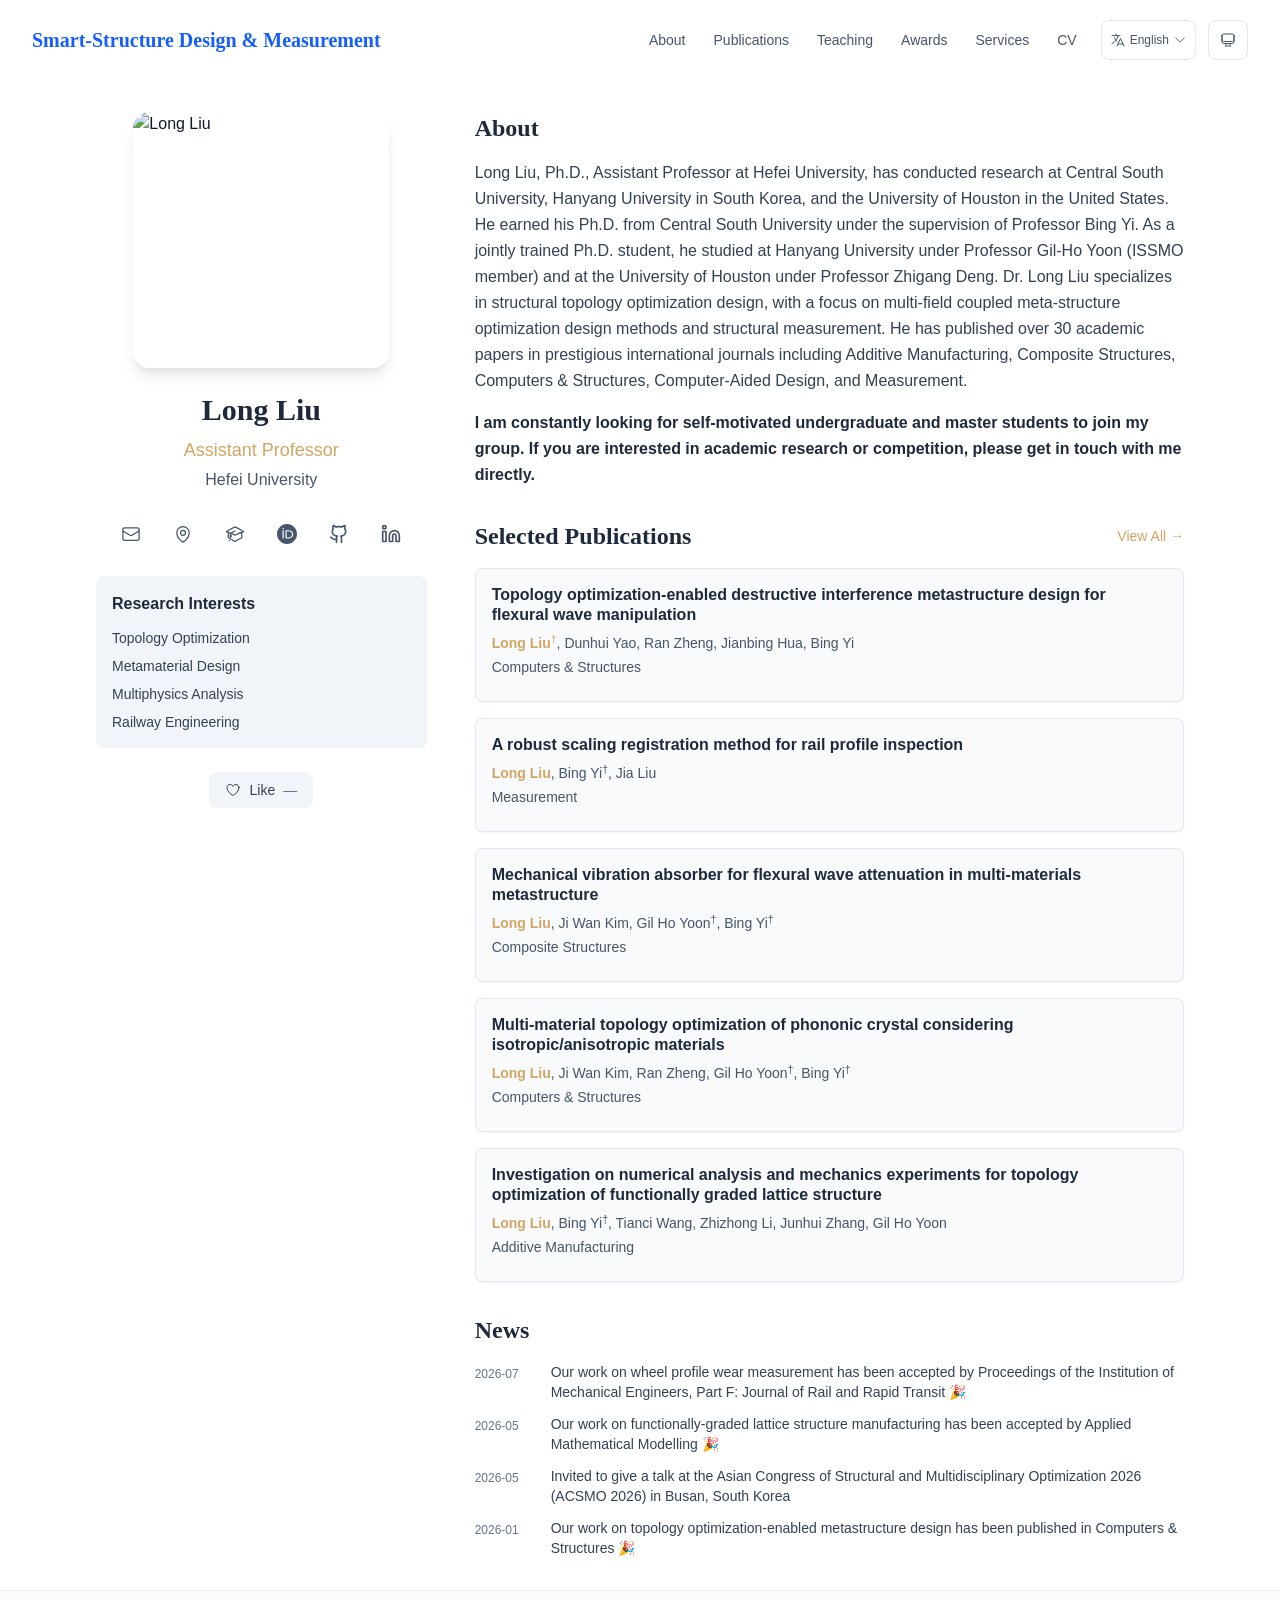
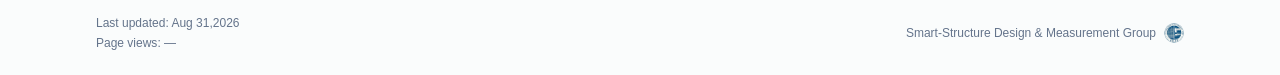
==== commit c395f593: "Add files via upload" ====
--- a/index.html
+++ b/index.html
@@ -1,4 +1,4 @@
-<!DOCTYPE html><html lang="en" class="scroll-smooth"><head><meta charSet="utf-8"/><meta name="viewport" content="width=device-width, initial-scale=1"/><link rel="preload" as="image" href="/photo.png"/><link rel="stylesheet" href="/_next/static/css/1296df9f69932217.css" data-precedence="next"/><link rel="preload" as="script" fetchPriority="low" href="/_next/static/chunks/webpack-af78f5c2c11af041.js"/><script src="/_next/static/chunks/4bd1b696-70b6d399998de86a.js" async=""></script><script src="/_next/static/chunks/684-5aaa8290a129f299.js" async=""></script><script src="/_next/static/chunks/main-app-30830ffa1c7eb68c.js" async=""></script><script src="/_next/static/chunks/461-a9a5d7b05a71d978.js" async=""></script><script src="/_next/static/chunks/874-6cc630662f3664af.js" async=""></script><script src="/_next/static/chunks/291-e39730cc9327e39b.js" async=""></script><script src="/_next/static/chunks/app/layout-265bafe4deaf8d9b.js" async=""></script><script src="/_next/static/chunks/939-d6a7662e5bc61d95.js" async=""></script><script src="/_next/static/chunks/391-e2089d35ad04719f.js" async=""></script><script src="/_next/static/chunks/748-3eb338743e0a90aa.js" async=""></script><script src="/_next/static/chunks/app/page-c4604063d0d25553.js" async=""></script><link rel="icon" href="/lab.svg" type="image/svg+xml"/><link rel="dns-prefetch" href="liulong-hfu.github.io"/><link rel="preconnect" href="liulong-hfu.github.io" crossorigin=""/><link rel="preload" as="font" type="font/woff2" href="https://jialeliu.com/fonts/georgiab.woff2" crossorigin=""/><script>
+<!DOCTYPE html><html lang="en" class="scroll-smooth"><head><meta charSet="utf-8"/><meta name="viewport" content="width=device-width, initial-scale=1"/><link rel="preload" as="image" href="/photo.png"/><link rel="stylesheet" href="/_next/static/css/310952d284d81e07.css" data-precedence="next"/><link rel="preload" as="script" fetchPriority="low" href="/_next/static/chunks/webpack-af78f5c2c11af041.js"/><script src="/_next/static/chunks/4bd1b696-70b6d399998de86a.js" async=""></script><script src="/_next/static/chunks/684-5aaa8290a129f299.js" async=""></script><script src="/_next/static/chunks/main-app-30830ffa1c7eb68c.js" async=""></script><script src="/_next/static/chunks/557-19957a8c7146cbea.js" async=""></script><script src="/_next/static/chunks/874-6cc630662f3664af.js" async=""></script><script src="/_next/static/chunks/291-e39730cc9327e39b.js" async=""></script><script src="/_next/static/chunks/app/layout-277d897d0099bcc4.js" async=""></script><script src="/_next/static/chunks/872-a52faa3eed499ce0.js" async=""></script><script src="/_next/static/chunks/391-e2089d35ad04719f.js" async=""></script><script src="/_next/static/chunks/748-6ac46093a65c3b58.js" async=""></script><script src="/_next/static/chunks/app/page-153e549f22abd72a.js" async=""></script><link rel="icon" href="/lab.svg" type="image/svg+xml"/><link rel="dns-prefetch" href="liulong-hfu.github.io"/><link rel="preconnect" href="liulong-hfu.github.io" crossorigin=""/><link rel="preload" as="font" type="font/woff2" href="https://jialeliu.com/fonts/georgiab.woff2" crossorigin=""/><script>
               try {
                 const theme = localStorage.getItem('theme-storage');
                 const parsed = theme ? JSON.parse(theme) : null;
@@ -60,4 +60,4 @@
       root.setAttribute('data-locale', 'en');
     }
   </script><title>Long Liu</title><meta name="description" content="Assistant Professor at the Hefei University"/><meta name="author" content="Long Liu"/><meta name="keywords" content="Long Liu,PhD,Research,Hefei University"/><meta name="creator" content="Long Liu"/><meta name="publisher" content="Long Liu"/><meta property="og:title" content="Long Liu"/><meta property="og:description" content="Assistant Professor at the Hefei University"/><meta property="og:site_name" content="Long Liu&#x27;s Academic Website"/><meta property="og:locale" content="zh_CN"/><meta property="og:type" content="website"/><meta name="twitter:card" content="summary"/><meta name="twitter:title" content="Long Liu"/><meta name="twitter:description" content="Assistant Professor at the Hefei University"/><link rel="icon" href="/lab.svg"/><script>document.querySelectorAll('body link[rel="icon"], body link[rel="apple-touch-icon"]').forEach(el => document.head.appendChild(el))</script><script src="/_next/static/chunks/polyfills-42372ed130431b0a.js" noModule=""></script></head><body class="font-sans antialiased"><div style="visibility:hidden"><nav class="fixed top-0 left-0 right-0 z-50" data-headlessui-state=""><div class="transition-all duration-300 ease-out bg-transparent" style="transform:translateY(-100px)"><div class="max-w-7xl mx-auto px-4 sm:px-6 lg:px-8"><div class="flex justify-between items-center h-16 lg:h-20"><div class="flex-shrink-0" tabindex="0"><a class="text-lg lg:text-xl font-serif font-semibold text-blue-600 dark:text-blue-400 hover:text-blue-700 dark:hover:text-blue-300 transition-colors duration-200" href="/">Smart‑Structure Design &amp; Measurement</a></div><div class="hidden lg:block"><div class="ml-10 flex items-center space-x-3"><div class="relative flex items-baseline space-x-1"><a data-nav-href="/" class="relative px-3 py-2 text-sm font-medium rounded-lg transition-colors duration-150 text-primary" href="/">About</a><a data-nav-href="/publications" class="relative px-3 py-2 text-sm font-medium rounded-lg transition-colors duration-150 text-neutral-600" href="/publications/">Publications</a><a data-nav-href="/teaching" class="relative px-3 py-2 text-sm font-medium rounded-lg transition-colors duration-150 text-neutral-600" href="/teaching/">Teaching</a><a data-nav-href="/awards" class="relative px-3 py-2 text-sm font-medium rounded-lg transition-colors duration-150 text-neutral-600" href="/awards/">Awards</a><a data-nav-href="/services" class="relative px-3 py-2 text-sm font-medium rounded-lg transition-colors duration-150 text-neutral-600" href="/services/">Services</a><a data-nav-href="/cv" class="relative px-3 py-2 text-sm font-medium rounded-lg transition-colors duration-150 text-neutral-600" href="/cv/">CV</a></div><div class="flex items-center justify-center w-14 h-10 rounded-lg border border-neutral-200 dark:border-[rgba(148,163,184,0.24)] bg-background dark:bg-neutral-800"><div class="w-6 h-4 rounded bg-neutral-300 animate-pulse"></div></div><div class="flex items-center justify-center w-10 h-10 rounded-lg border border-neutral-200 dark:border-[rgba(148,163,184,0.24)] bg-background dark:bg-neutral-800"><div class="w-4 h-4 rounded-full bg-neutral-300 animate-pulse"></div></div></div></div><div class="lg:hidden flex items-center space-x-2"><div class="flex items-center justify-center w-14 h-10 rounded-lg border border-neutral-200 dark:border-[rgba(148,163,184,0.24)] bg-background dark:bg-neutral-800"><div class="w-6 h-4 rounded bg-neutral-300 animate-pulse"></div></div><div class="flex items-center justify-center w-10 h-10 rounded-lg border border-neutral-200 dark:border-[rgba(148,163,184,0.24)] bg-background dark:bg-neutral-800"><div class="w-4 h-4 rounded-full bg-neutral-300 animate-pulse"></div></div><button class="inline-flex items-center justify-center p-2 rounded-md text-neutral-600 hover:text-primary hover:bg-neutral-100 dark:hover:bg-neutral-800 focus:outline-none focus:ring-2 focus:ring-inset focus:ring-accent transition-colors duration-200" id="headlessui-disclosure-button-«R7pdb»" type="button" aria-expanded="false" data-headlessui-state=""><span class="sr-only">Open main menu</span><div><svg xmlns="http://www.w3.org/2000/svg" fill="none" viewBox="0 0 24 24" stroke-width="1.5" stroke="currentColor" aria-hidden="true" data-slot="icon" class="block h-6 w-6"><path stroke-linecap="round" stroke-linejoin="round" d="M3.75 6.75h16.5M3.75 12h16.5m-16.5 5.25h16.5"></path></svg></div></button></div></div></div></div></nav><main class="min-h-screen pt-16 lg:pt-20"><div class="max-w-6xl mx-auto px-4 sm:px-6 lg:px-8 py-8 bg-background min-h-screen"><div class="grid grid-cols-1 lg:grid-cols-3 gap-12"><div class="lg:col-span-1"><div class="sticky top-8" style="opacity:0;transform:translateY(20px)"><div class="w-64 h-64 mx-auto mb-6 rounded-2xl overflow-hidden shadow-lg hover:shadow-xl transition-all duration-200 hover:scale-105"><img alt="Long Liu" width="256" height="256" decoding="async" data-nimg="1" class="w-full h-full object-cover object-[32%_center]" style="color:transparent" src="/photo.png"/></div><div class="text-center mb-6"><h1 class="text-3xl font-serif font-bold text-primary mb-2">Long Liu</h1><p class="text-lg text-accent font-medium mb-1">Assistant Professor</p><p class="text-neutral-600 mb-2">Hefei University</p></div><div class="flex flex-wrap justify-center gap-3 sm:gap-4 mb-6 relative px-2"><div class="relative"><button class="p-2 sm:p-2 transition-colors duration-200 text-neutral-600 dark:text-neutral-400 hover:text-accent" aria-label="Email"><svg xmlns="http://www.w3.org/2000/svg" fill="none" viewBox="0 0 24 24" stroke-width="1.5" stroke="currentColor" aria-hidden="true" data-slot="icon" class="h-5 w-5"><path stroke-linecap="round" stroke-linejoin="round" d="M21.75 6.75v10.5a2.25 2.25 0 0 1-2.25 2.25h-15a2.25 2.25 0 0 1-2.25-2.25V6.75m19.5 0A2.25 2.25 0 0 0 19.5 4.5h-15a2.25 2.25 0 0 0-2.25 2.25m19.5 0v.243a2.25 2.25 0 0 1-1.07 1.916l-7.5 4.615a2.25 2.25 0 0 1-2.36 0L3.32 8.91a2.25 2.25 0 0 1-1.07-1.916V6.75"></path></svg></button></div><div class="relative"><button class="p-2 sm:p-2 transition-colors duration-200 text-neutral-600 dark:text-neutral-400 hover:text-accent" aria-label="Location"><svg xmlns="http://www.w3.org/2000/svg" fill="none" viewBox="0 0 24 24" stroke-width="1.5" stroke="currentColor" aria-hidden="true" data-slot="icon" class="h-5 w-5"><path stroke-linecap="round" stroke-linejoin="round" d="M15 10.5a3 3 0 1 1-6 0 3 3 0 0 1 6 0Z"></path><path stroke-linecap="round" stroke-linejoin="round" d="M19.5 10.5c0 7.142-7.5 11.25-7.5 11.25S4.5 17.642 4.5 10.5a7.5 7.5 0 1 1 15 0Z"></path></svg></button></div><a href="https://scholar.google.com" target="_blank" rel="noopener noreferrer" class="p-2 sm:p-2 text-neutral-600 dark:text-neutral-400 hover:text-accent transition-colors duration-200" aria-label="Google Scholar"><svg xmlns="http://www.w3.org/2000/svg" fill="none" viewBox="0 0 24 24" stroke-width="1.5" stroke="currentColor" aria-hidden="true" data-slot="icon" class="h-5 w-5"><path stroke-linecap="round" stroke-linejoin="round" d="M4.26 10.147a60.438 60.438 0 0 0-.491 6.347A48.62 48.62 0 0 1 12 20.904a48.62 48.62 0 0 1 8.232-4.41 60.46 60.46 0 0 0-.491-6.347m-15.482 0a50.636 50.636 0 0 0-2.658-.813A59.906 59.906 0 0 1 12 3.493a59.903 59.903 0 0 1 10.399 5.84c-.896.248-1.783.52-2.658.814m-15.482 0A50.717 50.717 0 0 1 12 13.489a50.702 50.702 0 0 1 7.74-3.342M6.75 15a.75.75 0 1 0 0-1.5.75.75 0 0 0 0 1.5Zm0 0v-3.675A55.378 55.378 0 0 1 12 8.443m-7.007 11.55A5.981 5.981 0 0 0 6.75 15.75v-1.5"></path></svg></a><a href="https://orcid.org" target="_blank" rel="noopener noreferrer" class="p-2 sm:p-2 text-neutral-600 dark:text-neutral-400 hover:text-accent transition-colors duration-200" aria-label="ORCID"><svg viewBox="0 0 24 24" fill="currentColor" class="h-5 w-5" xmlns="http://www.w3.org/2000/svg"><path d="M12 0C5.372 0 0 5.372 0 12s5.372 12 12 12 12-5.372 12-12S18.628 0 12 0zM7.369 4.378c.525 0 .947.431.947.947s-.422.947-.947.947a.95.95 0 0 1-.947-.947c0-.525.422-.947.947-.947zm-.722 3.038h1.444v10.041H6.647V7.416zm3.562 0h3.9c3.712 0 5.344 2.653 5.344 5.025 0 2.578-2.016 5.025-5.325 5.025h-3.919V7.416zm1.444 1.303v7.444h2.297c3.272 0 4.022-2.484 4.022-3.722 0-2.016-1.284-3.722-4.097-3.722h-2.222z"></path></svg></a><a href="https://github.com" target="_blank" rel="noopener noreferrer" class="p-2 sm:p-2 text-neutral-600 dark:text-neutral-400 hover:text-accent transition-colors duration-200" aria-label="GitHub"><svg xmlns="http://www.w3.org/2000/svg" width="24" height="24" viewBox="0 0 24 24" fill="none" stroke="currentColor" stroke-width="2" stroke-linecap="round" stroke-linejoin="round" class="lucide lucide-github h-5 w-5" aria-hidden="true"><path d="M15 22v-4a4.8 4.8 0 0 0-1-3.5c3 0 6-2 6-5.5.08-1.25-.27-2.48-1-3.5.28-1.15.28-2.35 0-3.5 0 0-1 0-3 1.5-2.64-.5-5.36-.5-8 0C6 2 5 2 5 2c-.3 1.15-.3 2.35 0 3.5A5.403 5.403 0 0 0 4 9c0 3.5 3 5.5 6 5.5-.39.49-.68 1.05-.85 1.65-.17.6-.22 1.23-.15 1.85v4"></path><path d="M9 18c-4.51 2-5-2-7-2"></path></svg></a><a href="https://linkedin.com" target="_blank" rel="noopener noreferrer" class="p-2 sm:p-2 text-neutral-600 dark:text-neutral-400 hover:text-accent transition-colors duration-200" aria-label="LinkedIn"><svg xmlns="http://www.w3.org/2000/svg" width="24" height="24" viewBox="0 0 24 24" fill="none" stroke="currentColor" stroke-width="2" stroke-linecap="round" stroke-linejoin="round" class="lucide lucide-linkedin h-5 w-5" aria-hidden="true"><path d="M16 8a6 6 0 0 1 6 6v7h-4v-7a2 2 0 0 0-2-2 2 2 0 0 0-2 2v7h-4v-7a6 6 0 0 1 6-6z"></path><rect width="4" height="12" x="2" y="9"></rect><circle cx="4" cy="4" r="2"></circle></svg></a></div><div class="bg-neutral-100 dark:bg-neutral-800 rounded-lg p-4 mb-6 hover:shadow-lg transition-all duration-200 hover:scale-[1.02]"><h3 class="font-semibold text-primary mb-3">Research Interests</h3><div class="space-y-2 text-sm text-neutral-700 dark:text-neutral-500"><div>Topology Optimization</div><div>Metamaterial Design</div><div>Multiphysics Analysis</div><div>Railway Engineering</div></div></div><div class="flex justify-center"><div class="relative"><button class="flex items-center space-x-2 px-4 py-2 rounded-lg font-medium text-sm transition-all duration-200 bg-neutral-100 dark:bg-neutral-800 text-neutral-700 dark:text-neutral-500 hover:bg-red-50 dark:hover:bg-red-900/20 hover:text-red-600 dark:hover:text-red-400 cursor-pointer " tabindex="0"><svg xmlns="http://www.w3.org/2000/svg" fill="none" viewBox="0 0 24 24" stroke-width="1.5" stroke="currentColor" aria-hidden="true" data-slot="icon" class="h-4 w-4"><path stroke-linecap="round" stroke-linejoin="round" d="M21 8.25c0-2.485-2.099-4.5-4.688-4.5-1.935 0-3.597 1.126-4.312 2.733-.715-1.607-2.377-2.733-4.313-2.733C5.1 3.75 3 5.765 3 8.25c0 7.22 9 12 9 12s9-4.78 9-12Z"></path></svg><span>Like</span><span class="tabular-nums text-neutral-500 dark:text-neutral-400">—</span></button></div></div></div></div><div class="lg:col-span-2 space-y-8"><section id="about" class="scroll-mt-24 space-y-8"><section style="opacity:0;transform:translateY(20px)"><h2 class="text-2xl font-serif font-bold text-primary mb-4">About</h2><div class="text-neutral-700 dark:text-neutral-600 leading-relaxed"><p class="mb-4 last:mb-0">Long Liu, Ph.D., Assistant Professor at Hefei University, has conducted research at Central South University, Hanyang University in South Korea, and the University of Houston in the United States. He earned his Ph.D. from Central South University under the supervision of Professor Bing Yi. As a jointly trained Ph.D. student, he studied at Hanyang University under Professor Gil-Ho Yoon (ISSMO member) and at the University of Houston under Professor Zhigang Deng. Dr. Long Liu specializes in structural topology optimization design, with a focus on multi-field coupled meta-structure optimization design methods and structural measurement. He has published over 30 academic papers in prestigious international journals including Additive Manufacturing, Composite Structures, Computers &amp; Structures, Computer-Aided Design, and Measurement.</p>
-<p class="mb-4 last:mb-0"><strong class="font-semibold text-primary">I am constantly looking for self-motivated undergraduate and master students to join my group. If you are interested in academic research or competition, please get in touch with me directly.</strong></p></div></section><section style="opacity:0;transform:translateY(20px)"><div class="flex items-center justify-between mb-4"><h2 class="text-2xl font-serif font-bold text-primary">Selected Publications</h2><a class="text-accent hover:text-accent-dark text-sm font-medium transition-all duration-200 rounded hover:bg-accent/10 hover:shadow-sm" href="/publications/">View All<!-- --> →</a></div><div class="space-y-4"><div class="bg-neutral-50 dark:bg-neutral-800 p-4 rounded-lg shadow-sm border border-neutral-200 dark:border-[rgba(148,163,184,0.24)] hover:shadow-lg transition-all duration-200 hover:scale-[1.02]" style="opacity:0;transform:translateY(20px)"><h3 class="font-semibold text-primary mb-2 leading-tight">Topology optimization-enabled destructive interference metastructure design for flexural wave manipulation</h3><p class="text-sm text-neutral-600 dark:text-neutral-500 mb-1"><span><span class="font-semibold text-accent ">Long Liu</span><sup class="ml-0 text-accent">†</sup>, </span><span><span class=" ">Dunhui Yao</span>, </span><span><span class=" ">Ran Zheng</span>, </span><span><span class=" ">Jianbing Hua</span>, </span><span><span class=" ">Bing Yi</span></span></p><p class="text-sm text-neutral-600 dark:text-neutral-500 mb-2">Computers &amp; Structures</p></div><div class="bg-neutral-50 dark:bg-neutral-800 p-4 rounded-lg shadow-sm border border-neutral-200 dark:border-[rgba(148,163,184,0.24)] hover:shadow-lg transition-all duration-200 hover:scale-[1.02]" style="opacity:0;transform:translateY(20px)"><h3 class="font-semibold text-primary mb-2 leading-tight">A robust scaling registration method for rail profile inspection</h3><p class="text-sm text-neutral-600 dark:text-neutral-500 mb-1"><span><span class="font-semibold text-accent ">Long Liu</span>, </span><span><span class=" ">Bing Yi</span><sup class="ml-0 text-neutral-600 dark:text-neutral-500">†</sup>, </span><span><span class=" ">Jia Liu</span></span></p><p class="text-sm text-neutral-600 dark:text-neutral-500 mb-2">Measurement</p></div><div class="bg-neutral-50 dark:bg-neutral-800 p-4 rounded-lg shadow-sm border border-neutral-200 dark:border-[rgba(148,163,184,0.24)] hover:shadow-lg transition-all duration-200 hover:scale-[1.02]" style="opacity:0;transform:translateY(20px)"><h3 class="font-semibold text-primary mb-2 leading-tight">Mechanical vibration absorber for flexural wave attenuation in multi-materials metastructure</h3><p class="text-sm text-neutral-600 dark:text-neutral-500 mb-1"><span><span class="font-semibold text-accent ">Long Liu</span>, </span><span><span class=" ">Ji Wan Kim</span>, </span><span><span class=" ">Gil Ho Yoon</span><sup class="ml-0 text-neutral-600 dark:text-neutral-500">†</sup>, </span><span><span class=" ">Bing Yi</span><sup class="ml-0 text-neutral-600 dark:text-neutral-500">†</sup></span></p><p class="text-sm text-neutral-600 dark:text-neutral-500 mb-2">Composite Structures</p></div><div class="bg-neutral-50 dark:bg-neutral-800 p-4 rounded-lg shadow-sm border border-neutral-200 dark:border-[rgba(148,163,184,0.24)] hover:shadow-lg transition-all duration-200 hover:scale-[1.02]" style="opacity:0;transform:translateY(20px)"><h3 class="font-semibold text-primary mb-2 leading-tight">Multi-material topology optimization of phononic crystal considering isotropic/anisotropic materials</h3><p class="text-sm text-neutral-600 dark:text-neutral-500 mb-1"><span><span class="font-semibold text-accent ">Long Liu</span>, </span><span><span class=" ">Ji Wan Kim</span>, </span><span><span class=" ">Ran Zheng</span>, </span><span><span class=" ">Gil Ho Yoon</span><sup class="ml-0 text-neutral-600 dark:text-neutral-500">†</sup>, </span><span><span class=" ">Bing Yi</span><sup class="ml-0 text-neutral-600 dark:text-neutral-500">†</sup></span></p><p class="text-sm text-neutral-600 dark:text-neutral-500 mb-2">Computers &amp; Structures</p></div><div class="bg-neutral-50 dark:bg-neutral-800 p-4 rounded-lg shadow-sm border border-neutral-200 dark:border-[rgba(148,163,184,0.24)] hover:shadow-lg transition-all duration-200 hover:scale-[1.02]" style="opacity:0;transform:translateY(20px)"><h3 class="font-semibold text-primary mb-2 leading-tight">Investigation on numerical analysis and mechanics experiments for topology optimization of functionally graded lattice structure</h3><p class="text-sm text-neutral-600 dark:text-neutral-500 mb-1"><span><span class="font-semibold text-accent ">Long Liu</span>, </span><span><span class=" ">Bing Yi</span><sup class="ml-0 text-neutral-600 dark:text-neutral-500">†</sup>, </span><span><span class=" ">Tianci Wang</span>, </span><span><span class=" ">Zhizhong Li</span>, </span><span><span class=" ">Junhui Zhang</span>, </span><span><span class=" ">Gil Ho Yoon</span></span></p><p class="text-sm text-neutral-600 dark:text-neutral-500 mb-2">Additive Manufacturing</p></div></div></section><section style="opacity:0;transform:translateY(20px)"><h2 class="text-2xl font-serif font-bold text-primary mb-4">News</h2><div class="space-y-3"><div class="flex items-start space-x-3"><span class="text-xs text-neutral-500 mt-1 w-16 flex-shrink-0">2026-07</span><p class="text-sm text-neutral-700">Our work on wheel profile wear measurement has been accepted by Proceedings of the Institution of Mechanical Engineers, Part F: Journal of Rail and Rapid Transit 🎉</p></div><div class="flex items-start space-x-3"><span class="text-xs text-neutral-500 mt-1 w-16 flex-shrink-0">2026-05</span><p class="text-sm text-neutral-700">Our work on functionally-graded lattice structure manufacturing has been accepted by Applied Mathematical Modelling 🎉</p></div><div class="flex items-start space-x-3"><span class="text-xs text-neutral-500 mt-1 w-16 flex-shrink-0">2026-05</span><p class="text-sm text-neutral-700"> Invited to give a talk at the Asian Congress of Structural and Multidisciplinary Optimization 2026 (ACSMO 2026) in Busan, South Korea</p></div><div class="flex items-start space-x-3"><span class="text-xs text-neutral-500 mt-1 w-16 flex-shrink-0">2026-01</span><p class="text-sm text-neutral-700">Our work on topology optimization-enabled metastructure design has been published in Computers &amp; Structures 🎉</p></div></div></section></section></div></div></div><!--$--><!--/$--><!--$--><!--/$--></main><footer class="border-t border-neutral-200/50 bg-neutral-50/50 dark:bg-neutral-900/50 dark:border-neutral-700/50"><div class="max-w-6xl mx-auto px-4 sm:px-6 lg:px-8 py-6"><div class="flex flex-col sm:flex-row justify-between items-center gap-2"><p class="text-xs text-neutral-500">Last updated<!-- -->: <!-- -->Aug 31,2026</p><p class="text-xs text-neutral-500 flex items-center"><a href="liulong-hfu.github.io" target="_blank" rel="noopener noreferrer">Smart‑Structure Design &amp; Measurement Group</a><span class="ml-2">🚀</span></p></div></div></footer></div><script src="/_next/static/chunks/webpack-af78f5c2c11af041.js" async=""></script><script>(self.__next_f=self.__next_f||[]).push([0])</script><script>self.__next_f.push([1,"1:\"$Sreact.fragment\"\n3:I[3719,[\"461\",\"static/chunks/461-a9a5d7b05a71d978.js\",\"874\",\"static/chunks/874-6cc630662f3664af.js\",\"291\",\"static/chunks/291-e39730cc9327e39b.js\",\"177\",\"static/chunks/app/layout-265bafe4deaf8d9b.js\"],\"ThemeProvider\"]\n4:I[310,[\"461\",\"static/chunks/461-a9a5d7b05a71d978.js\",\"874\",\"static/chunks/874-6cc630662f3664af.js\",\"291\",\"static/chunks/291-e39730cc9327e39b.js\",\"177\",\"static/chunks/app/layout-265bafe4deaf8d9b.js\"],\"LocaleProvider\"]\n5:I[4574,[\"461\",\"static/chunks/461-a9a5d7b05a71d978.js\",\"874\",\"static/chunks/874-6cc630662f3664af.js\",\"291\",\"static/chunks/291-e39730cc9327e39b.js\",\"177\",\"static/chunks/app/layout-265bafe4deaf8d9b.js\"],\"default\"]\n6:I[7555,[],\"\"]\n7:I[1295,[],\"\"]\n8:I[2548,[\"461\",\"static/chunks/461-a9a5d7b05a71d978.js\",\"874\",\"static/chunks/874-6cc630662f3664af.js\",\"291\",\"static/chunks/291-e39730cc9327e39b.js\",\"177\",\"static/chunks/app/layout-265bafe4deaf8d9b.js\"],\"default\"]\n9:I[2038,[\"461\",\"static/chunks/461-a9a5d7b05a71d978.js\",\"939\",\"static/chunks/939-d6a7662e5bc61d95.js\",\"874\",\"static/chunks/874-6cc630662f3664af.js\",\"391\",\"static/chunks/391-e2089d35ad04719f.js\",\"748\",\"static/chunks/748-3eb338743e0a90aa.js\",\"974\",\"static/chunks/app/page-c4604063d0d25553.js\"],\"default\"]\n1d:I[9665,[],\"MetadataBoundary\"]\n1f:I[9665,[],\"OutletBoundary\"]\n22:I[4911,[],\"AsyncMetadataOutlet\"]\n24:I[9665,[],\"ViewportBoundary\"]\n26:I[6614,[],\"\"]\n:HL[\"/_next/static/css/1296df9f69932217.css\",\"style\"]\n2:T5d8,\n    try {\n      const cfg = {\"enabled\":true,\"locales\":[\"en\",\"zh\"],\"defaultLocale\":\"en\",\"mode\":\"fixed\",\"fixedLocale\":\"en\",\"persist\":true,\"switcher\":true,\"labels\":{\"en\":\"English\",\"zh\":\"中文\"}};\n      const storageKey = 'locale-storage';\n      const normalize = (value) =\u003e typeof value === 'string' ? value.trim().replace('_', '-').toLowerCase() : '';\n      const matchLocale = (candidate) =\u003e {\n        const normalized = normalize(candidate);\n        if (!normalized) return null;\n        if (cfg.locales.includes(normalized)) return normalized;\n        const language = normalized.split('-')[0];\n        if (cfg.loc"])</script><script>self.__next_f.push([1,"ales.includes(language)) return language;\n        return null;\n      };\n\n      let resolved = null;\n\n      if (!cfg.enabled) {\n        resolved = cfg.defaultLocale;\n      } else if (cfg.persist) {\n        resolved = matchLocale(localStorage.getItem(storageKey));\n      }\n\n      if (!resolved) {\n        if (cfg.mode === 'fixed') {\n          resolved = cfg.fixedLocale;\n        } else {\n          resolved = matchLocale(navigator.language);\n        }\n      }\n\n      if (!resolved) {\n        resolved = cfg.defaultLocale;\n      }\n\n      const root = document.documentElement;\n      root.lang = resolved;\n      root.setAttribute('data-locale', resolved);\n\n      if (cfg.persist) {\n        localStorage.setItem(storageKey, resolved);\n      }\n    } catch (e) {\n      const root = document.documentElement;\n      root.lang = 'en';\n      root.setAttribute('data-locale', 'en');\n    }\n  a:T413,Long Liu, Ph.D., Assistant Professor at Hefei University, has conducted research at Central South University, Hanyang University in South Korea, and the University of Houston in the United States. He earned his Ph.D. from Central South University under the supervision of Professor Bing Yi. As a jointly trained Ph.D. student, he studied at Hanyang University under Professor Gil-Ho Yoon (ISSMO member) and at the University of Houston under Professor Zhigang Deng. Dr. Long Liu specializes in structural topology optimization design, with a focus on multi-field coupled meta-structure optimization design methods and structural measurement. He has published over 30 academic papers in prestigious international journals including Additive Manufacturing, Composite Structures, Computers \u0026 Structures, Computer-Aided Design, and Measurement.\r\n\r\n\r\n**I am constantly looking for self-motivated undergraduate and master students to join my group. If you are interested in academic research or competition, please get in touch with me directly.**\r\nb:T503,Destructive interference-based mechanical metamaterials hold promise for manipulating flexural waves in host str"])</script><script>self.__next_f.push([1,"uctures, demonstrating superior performance in mitigating mechanical vibrations over a broad frequency range. This paper presents an embedded phononic structure designed to attenuate flexural wave propagation in beam structures, using the topology optimization method. First, the theoretical framework for flexural wave propagation in a beam structure is derived. Then, an optimization objective is formulated to manipulate the flexural wavelength, and the solid isotropic material penalization (SIMP) method is employed to optimize the material distribution of the beam cross-section. Subsequently, an embedded phononic structure based on destructive interference is designed to control flexural waves in the beam. Finally, numerical simulations are conducted to evaluate the performance of the proposed method in attenuating flexural wave propagation. The results confirm the effectiveness of the embedded phononic structure for bending wave mitigation in beam structures. This study represents a novel approach to designing mechanical vibration absorbers based on destructive interference for flexural wave manipulation with assistance of topology optimization method.c:T674,@article{liu2026topology,\n  title = {Topology optimization-enabled destructive interference metastructure design for flexural wave manipulation},\n  author = {Liu, Long and Yao, Dunhui and Zheng, Ran and Hua, Jianbing and Yi, Bing},\n  journal = {Computers \\\u0026 Structures},\n  volume = {320},\n  pages = {108031},\n  year = {2026},\n  publisher = {Elsevier},\n  abstract = {Destructive interference-based mechanical metamaterials hold promise for manipulating flexural waves in host structures, demonstrating superior performance in mitigating mechanical vibrations over a broad frequency range. This paper presents an embedded phononic structure designed to attenuate flexural wave propagation in beam structures, using the topology optimization method. First, the theoretical framework for flexural wave propagation in a beam structure is derived. Then, an optimization object"])</script><script>self.__next_f.push([1,"ive is formulated to manipulate the flexural wavelength, and the solid isotropic material penalization (SIMP) method is employed to optimize the material distribution of the beam cross-section. Subsequently, an embedded phononic structure based on destructive interference is designed to control flexural waves in the beam. Finally, numerical simulations are conducted to evaluate the performance of the proposed method in attenuating flexural wave propagation. The results confirm the effectiveness of the embedded phononic structure for bending wave mitigation in beam structures. This study represents a novel approach to designing mechanical vibration absorbers based on destructive interference for flexural wave manipulation with assistance of topology optimization method.}\n}d:T4aa,Accurate measurement of rail profile wear is crucial for railroad monitoring and maintenance, ensuring the security of railway transport. Therefore, laser sensor-based profile measurement has been widely adopted to verify whether the geometric shape of the rail meets service requirements. However, two major challenges — profile distortion and noise points — significantly affect the accuracy of measurement results. Hence, this paper presents a robust scaling point set registration method to address these issues. Firstly, we outline the challenges of rail profile inspection using laser sensors and formulate the coordination alignment problem. Then, we propose a robust scaling point set registration method (RSPM) that utilizes a scaled German–McClure loss function to calibrate profile distortion, which is resilient to noise points and outliers. Finally, we evaluate and apply the proposed method for rail profile inspection. Experimental results demonstrate that the proposed method performs well in terms of distorted profile calibration, noise points, and outlier resistance when compared with the iterative closest point and reweighted-scaling iterative closest point methods.e:T5bf,@article{liu2025robust,\n  title = {A robust scaling regist"])</script><script>self.__next_f.push([1,"ration method for rail profile inspection},\n  author = {Liu, Long and Yi, Bing and Liu, Jia},\n  journal = {Measurement},\n  volume = {249},\n  pages = {116972},\n  year = {2025},\n  publisher = {Elsevier},\n  abstract = {Accurate measurement of rail profile wear is crucial for railroad monitoring and maintenance, ensuring the security of railway transport. Therefore, laser sensor-based profile measurement has been widely adopted to verify whether the geometric shape of the rail meets service requirements. However, two major challenges — profile distortion and noise points — significantly affect the accuracy of measurement results. Hence, this paper presents a robust scaling point set registration method to address these issues. Firstly, we outline the challenges of rail profile inspection using laser sensors and formulate the coordination alignment problem. Then, we propose a robust scaling point set registration method (RSPM) that utilizes a scaled German–McClure loss function to calibrate profile distortion, which is resilient to noise points and outliers. Finally, we evaluate and apply the proposed method for rail profile inspection. Experimental results demonstrate that the proposed method performs well in terms of distorted profile calibration, noise points, and outlier resistance when compared with the iterative closest point and reweighted-scaling iterative closest point methods.}\n}f:T5b2,Vibration isolation is a promise to suppress mechanical vibration from a host structure, similarly, a mechanical vibration absorber, a simple but effective device to attenuate flexural wave propagation, which has been implemented in civil and mechanical engineering. This paper presents a type of composite sandwich phononic crystal to attenuate the flexural wave propagation in a beam structure, which can effectively suppress mechanical vibration in a broad band gap by repetitively arranging phononic crystal. First, the elastic wave dispersion characteristic in a composite sandwich beam structure is derived, and a triangul"])</script><script>self.__next_f.push([1,"ar shape phononic crystal for flexural wave attenuation by taking advantage of destructive interference is presented. Then two dimensional phononic crystals are designed by assembling four different unit-cells of metabeam. Finally, numerical experiments are conducted to verify the effectiveness of the proposed mechanical metamaterial absorbers to attenuate flexural wave propagation, the numerical results indicate that the proposed metamaterial is of good performance in mechanical vibration suppression, which can effectively mitigate structure vibration in low-frequency domain than the structure without phononic crystal and single layer metamaterial beam structure. It is the first attempt to design a mechanical metamaterial absorber with the mechanism of destructive interference with composite sandwich phononic crystal.10:T702,@article{liu2024absorber,\n  title = {Mechanical vibration absorber for flexural wave attenuation in multi-materials metastructure},\n  author = {Liu, Long and Kim, Ji Wan and Yoon, Gil Ho and Yi, Bing},\n  journal = {Composite Structures},\n  volume = {331},\n  pages = {117859},\n  year = {2024},\n  publisher = {Elsevier},\n  abstract = {Vibration isolation is a promise to suppress mechanical vibration from a host structure, similarly, a mechanical vibration absorber, a simple but effective device to attenuate flexural wave propagation, which has been implemented in civil and mechanical engineering. This paper presents a type of composite sandwich phononic crystal to attenuate the flexural wave propagation in a beam structure, which can effectively suppress mechanical vibration in a broad band gap by repetitively arranging phononic crystal. First, the elastic wave dispersion characteristic in a composite sandwich beam structure is derived, and a triangular shape phononic crystal for flexural wave attenuation by taking advantage of destructive interference is presented. Then two dimensional phononic crystals are designed by assembling four different unit-cells of metabeam. Finally, numerical experim"])</script><script>self.__next_f.push([1,"ents are conducted to verify the effectiveness of the proposed mechanical metamaterial absorbers to attenuate flexural wave propagation, the numerical results indicate that the proposed metamaterial is of good performance in mechanical vibration suppression, which can effectively mitigate structure vibration in low-frequency domain than the structure without phononic crystal and single layer metamaterial beam structure. It is the first attempt to design a mechanical metamaterial absorber with the mechanism of destructive interference with composite sandwich phononic crystal.}\n}11:T52d,@article{liu2024multi,\n  title = {Multi-material topology optimization of phononic crystal considering isotropic/anisotropic materials},\n  author = {Liu, Long and Kim, Ji Wan and Zheng, Ran and Yoon, Gil Ho and Yi, Bing},\n  journal = {Computers \\\u0026 Structures},\n  volume = {302},\n  pages = {107479},\n  year = {2024},\n  publisher = {Elsevier},\n  abstract = {Multi-material phononic crystals hold promise for manipulating elastic wave propagation, enhancing the rigidity of the host structure, and realizing multifunctionality, including electric conduction, sound insulation, and heat diffusion. This paper presents a multi-material topology optimization pipeline for phononic crystal design, incorporating both isotropic and anisotropic materials. First, the dispersion theory for elastic wave propagation in periodic structures is presented. Then a novel interpolation function is proposed for multi-material topology optimization by using a variant of the projection operator. Finally, both isotropic and anisotropic materials are utilized to demonstrate the effectiveness of the proposed method for multi-material phononic crystal design when compared with SIMP-based structures. The numerical analysis indicates that the proposed method performs well in optimizing the phononic structure with metal composite materials.}\n}12:T48a,A physical driven method for constructing functionally graded lattice structure is proposed by extending the conventional S"])</script><script>self.__next_f.push([1,"olid Isotropic Material with Penalization (SIMP) method with linear buckling load factors and total volume constraints rather than introducing local volume constraints. It can efficiently and effectively construct functionally graded lattice structure by using the SIMP material model for topology optimization with different buckling load factors according to the linearized buckling criteria and the same volume fraction, which greatly improved both the stability and stiffness of the optimal structure. Furthermore, the optimized structures of the illustrative cases are manufactured by means of the fused deposition modeling. Both the numerical analysis and mechanics experiments are further conducted to illustrate the effectiveness of the proposed method compared with the structural topology optimization with SIMP method and the infill structure. To the best of our knowledge, it is the first time to validate the topology optimization of functionally graded lattice structure via both numerical analysis and mechanics experiments.13:T628,@article{liu2021investigation,\n  title = {Investigation on numerical analysis and mechanics experiments for topology optimization of functionally graded lattice structure},\n  author = {Liu, Long and Yi, Bing and Wang, Tianci and Li, Zhizhong and Zhang, Junhui and Yoon, Gil Ho},\n  journal = {Additive Manufacturing},\n  volume = {47},\n  pages = {102275},\n  year = {2021},\n  publisher = {Elsevier},\n  abstract = {A physical driven method for constructing functionally graded lattice structure is proposed by extending the conventional Solid Isotropic Material with Penalization (SIMP) method with linear buckling load factors and total volume constraints rather than introducing local volume constraints. It can efficiently and effectively construct functionally graded lattice structure by using the SIMP material model for topology optimization with different buckling load factors according to the linearized buckling criteria and the same volume fraction, which greatly improved both the stability a"])</script><script>self.__next_f.push([1,"nd stiffness of the optimal structure. Furthermore, the optimized structures of the illustrative cases are manufactured by means of the fused deposition modeling. Both the numerical analysis and mechanics experiments are further conducted to illustrate the effectiveness of the proposed method compared with the structural topology optimization with SIMP method and the infill structure. To the best of our knowledge, it is the first time to validate the topology optimization of functionally graded lattice structure via both numerical analysis and mechanics experiments.}\n}14:T503,Destructive interference-based mechanical metamaterials hold promise for manipulating flexural waves in host structures, demonstrating superior performance in mitigating mechanical vibrations over a broad frequency range. This paper presents an embedded phononic structure designed to attenuate flexural wave propagation in beam structures, using the topology optimization method. First, the theoretical framework for flexural wave propagation in a beam structure is derived. Then, an optimization objective is formulated to manipulate the flexural wavelength, and the solid isotropic material penalization (SIMP) method is employed to optimize the material distribution of the beam cross-section. Subsequently, an embedded phononic structure based on destructive interference is designed to control flexural waves in the beam. Finally, numerical simulations are conducted to evaluate the performance of the proposed method in attenuating flexural wave propagation. The results confirm the effectiveness of the embedded phononic structure for bending wave mitigation in beam structures. This study represents a novel approach to designing mechanical vibration absorbers based on destructive interference for flexural wave manipulation with assistance of topology optimization method.15:T674,@article{liu2026topology,\n  title = {Topology optimization-enabled destructive interference metastructure design for flexural wave manipulation},\n  author = {Liu, Long and Ya"])</script><script>self.__next_f.push([1,"o, Dunhui and Zheng, Ran and Hua, Jianbing and Yi, Bing},\n  journal = {Computers \\\u0026 Structures},\n  volume = {320},\n  pages = {108031},\n  year = {2026},\n  publisher = {Elsevier},\n  abstract = {Destructive interference-based mechanical metamaterials hold promise for manipulating flexural waves in host structures, demonstrating superior performance in mitigating mechanical vibrations over a broad frequency range. This paper presents an embedded phononic structure designed to attenuate flexural wave propagation in beam structures, using the topology optimization method. First, the theoretical framework for flexural wave propagation in a beam structure is derived. Then, an optimization objective is formulated to manipulate the flexural wavelength, and the solid isotropic material penalization (SIMP) method is employed to optimize the material distribution of the beam cross-section. Subsequently, an embedded phononic structure based on destructive interference is designed to control flexural waves in the beam. Finally, numerical simulations are conducted to evaluate the performance of the proposed method in attenuating flexural wave propagation. The results confirm the effectiveness of the embedded phononic structure for bending wave mitigation in beam structures. This study represents a novel approach to designing mechanical vibration absorbers based on destructive interference for flexural wave manipulation with assistance of topology optimization method.}\n}16:T4aa,Accurate measurement of rail profile wear is crucial for railroad monitoring and maintenance, ensuring the security of railway transport. Therefore, laser sensor-based profile measurement has been widely adopted to verify whether the geometric shape of the rail meets service requirements. However, two major challenges — profile distortion and noise points — significantly affect the accuracy of measurement results. Hence, this paper presents a robust scaling point set registration method to address these issues. Firstly, we outline the challenges of rai"])</script><script>self.__next_f.push([1,"l profile inspection using laser sensors and formulate the coordination alignment problem. Then, we propose a robust scaling point set registration method (RSPM) that utilizes a scaled German–McClure loss function to calibrate profile distortion, which is resilient to noise points and outliers. Finally, we evaluate and apply the proposed method for rail profile inspection. Experimental results demonstrate that the proposed method performs well in terms of distorted profile calibration, noise points, and outlier resistance when compared with the iterative closest point and reweighted-scaling iterative closest point methods.17:T5bf,@article{liu2025robust,\n  title = {A robust scaling registration method for rail profile inspection},\n  author = {Liu, Long and Yi, Bing and Liu, Jia},\n  journal = {Measurement},\n  volume = {249},\n  pages = {116972},\n  year = {2025},\n  publisher = {Elsevier},\n  abstract = {Accurate measurement of rail profile wear is crucial for railroad monitoring and maintenance, ensuring the security of railway transport. Therefore, laser sensor-based profile measurement has been widely adopted to verify whether the geometric shape of the rail meets service requirements. However, two major challenges — profile distortion and noise points — significantly affect the accuracy of measurement results. Hence, this paper presents a robust scaling point set registration method to address these issues. Firstly, we outline the challenges of rail profile inspection using laser sensors and formulate the coordination alignment problem. Then, we propose a robust scaling point set registration method (RSPM) that utilizes a scaled German–McClure loss function to calibrate profile distortion, which is resilient to noise points and outliers. Finally, we evaluate and apply the proposed method for rail profile inspection. Experimental results demonstrate that the proposed method performs well in terms of distorted profile calibration, noise points, and outlier resistance when compared with the iterative closest p"])</script><script>self.__next_f.push([1,"oint and reweighted-scaling iterative closest point methods.}\n}18:T5b2,Vibration isolation is a promise to suppress mechanical vibration from a host structure, similarly, a mechanical vibration absorber, a simple but effective device to attenuate flexural wave propagation, which has been implemented in civil and mechanical engineering. This paper presents a type of composite sandwich phononic crystal to attenuate the flexural wave propagation in a beam structure, which can effectively suppress mechanical vibration in a broad band gap by repetitively arranging phononic crystal. First, the elastic wave dispersion characteristic in a composite sandwich beam structure is derived, and a triangular shape phononic crystal for flexural wave attenuation by taking advantage of destructive interference is presented. Then two dimensional phononic crystals are designed by assembling four different unit-cells of metabeam. Finally, numerical experiments are conducted to verify the effectiveness of the proposed mechanical metamaterial absorbers to attenuate flexural wave propagation, the numerical results indicate that the proposed metamaterial is of good performance in mechanical vibration suppression, which can effectively mitigate structure vibration in low-frequency domain than the structure without phononic crystal and single layer metamaterial beam structure. It is the first attempt to design a mechanical metamaterial absorber with the mechanism of destructive interference with composite sandwich phononic crystal.19:T702,@article{liu2024absorber,\n  title = {Mechanical vibration absorber for flexural wave attenuation in multi-materials metastructure},\n  author = {Liu, Long and Kim, Ji Wan and Yoon, Gil Ho and Yi, Bing},\n  journal = {Composite Structures},\n  volume = {331},\n  pages = {117859},\n  year = {2024},\n  publisher = {Elsevier},\n  abstract = {Vibration isolation is a promise to suppress mechanical vibration from a host structure, similarly, a mechanical vibration absorber, a simple but effective device to attenuate fl"])</script><script>self.__next_f.push([1,"exural wave propagation, which has been implemented in civil and mechanical engineering. This paper presents a type of composite sandwich phononic crystal to attenuate the flexural wave propagation in a beam structure, which can effectively suppress mechanical vibration in a broad band gap by repetitively arranging phononic crystal. First, the elastic wave dispersion characteristic in a composite sandwich beam structure is derived, and a triangular shape phononic crystal for flexural wave attenuation by taking advantage of destructive interference is presented. Then two dimensional phononic crystals are designed by assembling four different unit-cells of metabeam. Finally, numerical experiments are conducted to verify the effectiveness of the proposed mechanical metamaterial absorbers to attenuate flexural wave propagation, the numerical results indicate that the proposed metamaterial is of good performance in mechanical vibration suppression, which can effectively mitigate structure vibration in low-frequency domain than the structure without phononic crystal and single layer metamaterial beam structure. It is the first attempt to design a mechanical metamaterial absorber with the mechanism of destructive interference with composite sandwich phononic crystal.}\n}1a:T52d,@article{liu2024multi,\n  title = {Multi-material topology optimization of phononic crystal considering isotropic/anisotropic materials},\n  author = {Liu, Long and Kim, Ji Wan and Zheng, Ran and Yoon, Gil Ho and Yi, Bing},\n  journal = {Computers \\\u0026 Structures},\n  volume = {302},\n  pages = {107479},\n  year = {2024},\n  publisher = {Elsevier},\n  abstract = {Multi-material phononic crystals hold promise for manipulating elastic wave propagation, enhancing the rigidity of the host structure, and realizing multifunctionality, including electric conduction, sound insulation, and heat diffusion. This paper presents a multi-material topology optimization pipeline for phononic crystal design, incorporating both isotropic and anisotropic materials. First, the"])</script><script>self.__next_f.push([1," dispersion theory for elastic wave propagation in periodic structures is presented. Then a novel interpolation function is proposed for multi-material topology optimization by using a variant of the projection operator. Finally, both isotropic and anisotropic materials are utilized to demonstrate the effectiveness of the proposed method for multi-material phononic crystal design when compared with SIMP-based structures. The numerical analysis indicates that the proposed method performs well in optimizing the phononic structure with metal composite materials.}\n}1b:T48a,A physical driven method for constructing functionally graded lattice structure is proposed by extending the conventional Solid Isotropic Material with Penalization (SIMP) method with linear buckling load factors and total volume constraints rather than introducing local volume constraints. It can efficiently and effectively construct functionally graded lattice structure by using the SIMP material model for topology optimization with different buckling load factors according to the linearized buckling criteria and the same volume fraction, which greatly improved both the stability and stiffness of the optimal structure. Furthermore, the optimized structures of the illustrative cases are manufactured by means of the fused deposition modeling. Both the numerical analysis and mechanics experiments are further conducted to illustrate the effectiveness of the proposed method compared with the structural topology optimization with SIMP method and the infill structure. To the best of our knowledge, it is the first time to validate the topology optimization of functionally graded lattice structure via both numerical analysis and mechanics experiments.1c:T628,@article{liu2021investigation,\n  title = {Investigation on numerical analysis and mechanics experiments for topology optimization of functionally graded lattice structure},\n  author = {Liu, Long and Yi, Bing and Wang, Tianci and Li, Zhizhong and Zhang, Junhui and Yoon, Gil Ho},\n  journal = {Additive M"])</script><script>self.__next_f.push([1,"anufacturing},\n  volume = {47},\n  pages = {102275},\n  year = {2021},\n  publisher = {Elsevier},\n  abstract = {A physical driven method for constructing functionally graded lattice structure is proposed by extending the conventional Solid Isotropic Material with Penalization (SIMP) method with linear buckling load factors and total volume constraints rather than introducing local volume constraints. It can efficiently and effectively construct functionally graded lattice structure by using the SIMP material model for topology optimization with different buckling load factors according to the linearized buckling criteria and the same volume fraction, which greatly improved both the stability and stiffness of the optimal structure. Furthermore, the optimized structures of the illustrative cases are manufactured by means of the fused deposition modeling. Both the numerical analysis and mechanics experiments are further conducted to illustrate the effectiveness of the proposed method compared with the structural topology optimization with SIMP method and the infill structure. To the best of our knowledge, it is the first time to validate the topology optimization of functionally graded lattice structure via both numerical analysis and mechanics experiments.}\n}"])</script><script>self.__next_f.push([1,"0:{\"P\":null,\"b\":\"O99Fbu8oHVQAk-AIeQ7xs\",\"p\":\"\",\"c\":[\"\",\"\"],\"i\":false,\"f\":[[[\"\",{\"children\":[\"__PAGE__\",{}]},\"$undefined\",\"$undefined\",true],[\"\",[\"$\",\"$1\",\"c\",{\"children\":[[[\"$\",\"link\",\"0\",{\"rel\":\"stylesheet\",\"href\":\"/_next/static/css/1296df9f69932217.css\",\"precedence\":\"next\",\"crossOrigin\":\"$undefined\",\"nonce\":\"$undefined\"}]],[\"$\",\"html\",null,{\"lang\":\"en\",\"className\":\"scroll-smooth\",\"suppressHydrationWarning\":true,\"children\":[[\"$\",\"head\",null,{\"children\":[[\"$\",\"link\",null,{\"rel\":\"icon\",\"href\":\"/lab.svg\",\"type\":\"image/svg+xml\"}],[\"$\",\"link\",null,{\"rel\":\"dns-prefetch\",\"href\":\"liulong-hfu.github.io\"}],[\"$\",\"link\",null,{\"rel\":\"preconnect\",\"href\":\"liulong-hfu.github.io\",\"crossOrigin\":\"\"}],[\"$\",\"link\",null,{\"rel\":\"preload\",\"as\":\"font\",\"type\":\"font/woff2\",\"href\":\"https://jialeliu.com/fonts/georgiab.woff2\",\"crossOrigin\":\"\"}],[\"$\",\"script\",null,{\"dangerouslySetInnerHTML\":{\"__html\":\"\\n              try {\\n                const theme = localStorage.getItem('theme-storage');\\n                const parsed = theme ? JSON.parse(theme) : null;\\n                const setting = parsed?.state?.theme || 'system';\\n                const prefersDark = typeof window !== 'undefined' \u0026\u0026 window.matchMedia \u0026\u0026 window.matchMedia('(prefers-color-scheme: dark)').matches;\\n                const effective = setting === 'dark' ? 'dark' : (setting === 'light' ? 'light' : (prefersDark ? 'dark' : 'light'));\\n                var root = document.documentElement;\\n                root.classList.add(effective);\\n                root.setAttribute('data-theme', effective);\\n              } catch (e) {\\n                var root = document.documentElement;\\n                root.classList.add('light');\\n                root.setAttribute('data-theme', 'light');\\n              }\\n            \"}}],[\"$\",\"script\",null,{\"dangerouslySetInnerHTML\":{\"__html\":\"$2\"}}]]}],[\"$\",\"body\",null,{\"className\":\"font-sans antialiased\",\"children\":[\"$\",\"$L3\",null,{\"children\":[\"$\",\"$L4\",null,{\"config\":{\"enabled\":true,\"locales\":[\"en\",\"zh\"],\"defaultLocale\":\"en\",\"mode\":\"fixed\",\"fixedLocale\":\"en\",\"persist\":true,\"switcher\":true,\"labels\":{\"en\":\"English\",\"zh\":\"中文\"}},\"children\":[[\"$\",\"$L5\",null,{\"items\":[{\"title\":\"About\",\"type\":\"page\",\"target\":\"about\",\"href\":\"/\"},{\"title\":\"Publications\",\"type\":\"page\",\"target\":\"publications\",\"href\":\"/publications\"},{\"title\":\"Teaching\",\"type\":\"page\",\"target\":\"teaching\",\"href\":\"/teaching\"},{\"title\":\"Awards\",\"type\":\"page\",\"target\":\"awards\",\"href\":\"/awards\"},{\"title\":\"Services\",\"type\":\"page\",\"target\":\"services\",\"href\":\"/services\"},{\"title\":\"CV\",\"type\":\"page\",\"target\":\"cv\",\"href\":\"/cv\"}],\"siteTitle\":\"Long Liu\",\"enableOnePageMode\":false,\"i18n\":\"$0:f:0:1:1:props:children:1:props:children:1:props:children:props:children:props:config\",\"itemsByLocale\":{\"en\":[{\"title\":\"About\",\"type\":\"page\",\"target\":\"about\",\"href\":\"/\"},{\"title\":\"Publications\",\"type\":\"page\",\"target\":\"publications\",\"href\":\"/publications\"},{\"title\":\"Teaching\",\"type\":\"page\",\"target\":\"teaching\",\"href\":\"/teaching\"},{\"title\":\"Awards\",\"type\":\"page\",\"target\":\"awards\",\"href\":\"/awards\"},{\"title\":\"Services\",\"type\":\"page\",\"target\":\"services\",\"href\":\"/services\"},{\"title\":\"CV\",\"type\":\"page\",\"target\":\"cv\",\"href\":\"/cv\"}],\"zh\":[{\"title\":\"关于我\",\"type\":\"page\",\"target\":\"about\",\"href\":\"/\"},{\"title\":\"论文\",\"type\":\"page\",\"target\":\"publications\",\"href\":\"/publications\"},{\"title\":\"教学\",\"type\":\"page\",\"target\":\"teaching\",\"href\":\"/teaching\"},{\"title\":\"奖项\",\"type\":\"page\",\"target\":\"awards\",\"href\":\"/awards\"},{\"title\":\"服务\",\"type\":\"page\",\"target\":\"services\",\"href\":\"/services\"},{\"title\":\"简历\",\"type\":\"page\",\"target\":\"cv\",\"href\":\"/cv\"}]},\"siteTitleByLocale\":{\"en\":\"Long Liu\",\"zh\":\"刘龙\"}}],[\"$\",\"main\",null,{\"className\":\"min-h-screen pt-16 lg:pt-20\",\"children\":[\"$\",\"$L6\",null,{\"parallelRouterKey\":\"children\",\"error\":\"$undefined\",\"errorStyles\":\"$undefined\",\"errorScripts\":\"$undefined\",\"template\":[\"$\",\"$L7\",null,{}],\"templateStyles\":\"$undefined\",\"templateScripts\":\"$undefined\",\"notFound\":[[[\"$\",\"title\",null,{\"children\":\"404: This page could not be found.\"}],[\"$\",\"div\",null,{\"style\":{\"fontFamily\":\"system-ui,\\\"Segoe UI\\\",Roboto,Helvetica,Arial,sans-serif,\\\"Apple Color Emoji\\\",\\\"Segoe UI Emoji\\\"\",\"height\":\"100vh\",\"textAlign\":\"center\",\"display\":\"flex\",\"flexDirection\":\"column\",\"alignItems\":\"center\",\"justifyContent\":\"center\"},\"children\":[\"$\",\"div\",null,{\"children\":[[\"$\",\"style\",null,{\"dangerouslySetInnerHTML\":{\"__html\":\"body{color:#000;background:#fff;margin:0}.next-error-h1{border-right:1px solid rgba(0,0,0,.3)}@media (prefers-color-scheme:dark){body{color:#fff;background:#000}.next-error-h1{border-right:1px solid rgba(255,255,255,.3)}}\"}}],[\"$\",\"h1\",null,{\"className\":\"next-error-h1\",\"style\":{\"display\":\"inline-block\",\"margin\":\"0 20px 0 0\",\"padding\":\"0 23px 0 0\",\"fontSize\":24,\"fontWeight\":500,\"verticalAlign\":\"top\",\"lineHeight\":\"49px\"},\"children\":404}],[\"$\",\"div\",null,{\"style\":{\"display\":\"inline-block\"},\"children\":[\"$\",\"h2\",null,{\"style\":{\"fontSize\":14,\"fontWeight\":400,\"lineHeight\":\"49px\",\"margin\":0},\"children\":\"This page could not be found.\"}]}]]}]}]],[]],\"forbidden\":\"$undefined\",\"unauthorized\":\"$undefined\"}]}],[\"$\",\"$L8\",null,{\"lastUpdated\":\"Aug 31,2026\",\"lastUpdatedByLocale\":{\"en\":\"Aug 31,2026\",\"zh\":\"2026年8月31日\"},\"defaultLocale\":\"en\"}]]}]}]}]]}]]}],{\"children\":[\"__PAGE__\",[\"$\",\"$1\",\"c\",{\"children\":[[\"$\",\"$L9\",null,{\"dataByLocale\":{\"en\":{\"author\":{\"name\":\"Long Liu\",\"title\":\"Assistant Professor\",\"institution\":\"Hefei University\",\"avatar\":\"/photo.png\"},\"social\":{\"email\":\"liulong@hfuu.edu.cn\",\"location\":\"Hefei, China\",\"location_url\":\"https://maps.gaode.com\",\"location_details\":[\"Room 303, No. 41 Building,\",\"Hefei University, Hefei, China\"],\"google_scholar\":\"https://scholar.google.com\",\"orcid\":\"https://orcid.org\",\"github\":\"https://github.com\",\"linkedin\":\"https://linkedin.com\"},\"features\":{\"enable_likes\":true,\"enable_one_page_mode\":false},\"enableOnePageMode\":false,\"researchInterests\":[\"Topology Optimization\",\"Metamaterial Design\",\"Multiphysics Analysis\",\"Railway Engineering\"],\"pagesToShow\":[{\"type\":\"about\",\"id\":\"about\",\"sections\":[{\"id\":\"about\",\"type\":\"markdown\",\"source\":\"bio.md\",\"title\":\"About\",\"content\":\"$a\"},{\"id\":\"featured_publications\",\"type\":\"publications\",\"title\":\"Selected Publications\",\"filter\":\"selected\",\"limit\":5,\"publications\":[{\"id\":\"liu2026topology\",\"title\":\"Topology optimization-enabled destructive interference metastructure design for flexural wave manipulation\",\"titleNodes\":[{\"type\":\"text\",\"text\":\"Topology optimization-enabled destructive interference metastructure design for flexural wave manipulation\"}],\"authors\":[{\"name\":\"Long Liu\",\"isHighlighted\":true,\"isCorresponding\":true,\"isCoAuthor\":false},{\"name\":\"Dunhui Yao\",\"isHighlighted\":false,\"isCorresponding\":false,\"isCoAuthor\":false},{\"name\":\"Ran Zheng\",\"isHighlighted\":false,\"isCorresponding\":false,\"isCoAuthor\":false},{\"name\":\"Jianbing Hua\",\"isHighlighted\":false,\"isCorresponding\":false,\"isCoAuthor\":false},{\"name\":\"Bing Yi\",\"isHighlighted\":false,\"isCorresponding\":false,\"isCoAuthor\":false}],\"year\":2026,\"type\":\"journal\",\"status\":\"published\",\"tags\":[\"Topology optimization; Vibration absorber; Metamaterial; Flexural wave; Destructive interference\"],\"keywords\":\"$0:f:0:1:2:children:1:props:children:0:props:dataByLocale:en:pagesToShow:0:sections:1:publications:0:tags\",\"researchArea\":\"machine-learning\",\"journal\":\"Computers \u0026 Structures\",\"conference\":\"\",\"volume\":\"320\",\"pages\":\"108031\",\"abstract\":\"$b\",\"description\":\"\",\"selected\":true,\"preview\":\"c\u0026s1.png\",\"bibtex\":\"$c\"},{\"id\":\"liu2025robust\",\"title\":\"A robust scaling registration method for rail profile inspection\",\"titleNodes\":[{\"type\":\"text\",\"text\":\"A robust scaling registration method for rail profile inspection\"}],\"authors\":[{\"name\":\"Long Liu\",\"isHighlighted\":true,\"isCorresponding\":false,\"isCoAuthor\":false},{\"name\":\"Bing Yi\",\"isHighlighted\":false,\"isCorresponding\":true,\"isCoAuthor\":false},{\"name\":\"Jia Liu\",\"isHighlighted\":false,\"isCorresponding\":false,\"isCoAuthor\":false}],\"year\":2025,\"type\":\"journal\",\"status\":\"published\",\"tags\":[],\"keywords\":\"$0:f:0:1:2:children:1:props:children:0:props:dataByLocale:en:pagesToShow:0:sections:1:publications:1:tags\",\"researchArea\":\"machine-learning\",\"journal\":\"Measurement\",\"conference\":\"\",\"volume\":\"249\",\"pages\":\"116972\",\"abstract\":\"$d\",\"description\":\"\",\"selected\":true,\"preview\":\"meas1.png\",\"bibtex\":\"$e\"},{\"id\":\"liu2024absorber\",\"title\":\"Mechanical vibration absorber for flexural wave attenuation in multi-materials metastructure\",\"titleNodes\":[{\"type\":\"text\",\"text\":\"Mechanical vibration absorber for flexural wave attenuation in multi-materials metastructure\"}],\"authors\":[{\"name\":\"Long Liu\",\"isHighlighted\":true,\"isCorresponding\":false,\"isCoAuthor\":false},{\"name\":\"Ji Wan Kim\",\"isHighlighted\":false,\"isCorresponding\":false,\"isCoAuthor\":false},{\"name\":\"Gil Ho Yoon\",\"isHighlighted\":false,\"isCorresponding\":true,\"isCoAuthor\":false},{\"name\":\"Bing Yi\",\"isHighlighted\":false,\"isCorresponding\":true,\"isCoAuthor\":false}],\"year\":2024,\"type\":\"journal\",\"status\":\"published\",\"tags\":[],\"keywords\":\"$0:f:0:1:2:children:1:props:children:0:props:dataByLocale:en:pagesToShow:0:sections:1:publications:2:tags\",\"researchArea\":\"machine-learning\",\"journal\":\"Composite Structures\",\"conference\":\"\",\"volume\":\"331\",\"pages\":\"117859\",\"abstract\":\"$f\",\"description\":\"\",\"selected\":true,\"preview\":\"CS1.png\",\"bibtex\":\"$10\"},{\"id\":\"liu2024multi\",\"title\":\"Multi-material topology optimization of phononic crystal considering isotropic/anisotropic materials\",\"titleNodes\":[{\"type\":\"text\",\"text\":\"Multi-material topology optimization of phononic crystal considering isotropic/anisotropic materials\"}],\"authors\":[{\"name\":\"Long Liu\",\"isHighlighted\":true,\"isCorresponding\":false,\"isCoAuthor\":false},{\"name\":\"Ji Wan Kim\",\"isHighlighted\":false,\"isCorresponding\":false,\"isCoAuthor\":false},{\"name\":\"Ran Zheng\",\"isHighlighted\":false,\"isCorresponding\":false,\"isCoAuthor\":false},{\"name\":\"Gil Ho Yoon\",\"isHighlighted\":false,\"isCorresponding\":true,\"isCoAuthor\":false},{\"name\":\"Bing Yi\",\"isHighlighted\":false,\"isCorresponding\":true,\"isCoAuthor\":false}],\"year\":2024,\"type\":\"journal\",\"status\":\"published\",\"tags\":[],\"keywords\":\"$0:f:0:1:2:children:1:props:children:0:props:dataByLocale:en:pagesToShow:0:sections:1:publications:3:tags\",\"researchArea\":\"machine-learning\",\"journal\":\"Computers \u0026 Structures\",\"conference\":\"\",\"volume\":\"302\",\"pages\":\"107479\",\"abstract\":\"Multi-material phononic crystals hold promise for manipulating elastic wave propagation, enhancing the rigidity of the host structure, and realizing multifunctionality, including electric conduction, sound insulation, and heat diffusion. This paper presents a multi-material topology optimization pipeline for phononic crystal design, incorporating both isotropic and anisotropic materials. First, the dispersion theory for elastic wave propagation in periodic structures is presented. Then a novel interpolation function is proposed for multi-material topology optimization by using a variant of the projection operator. Finally, both isotropic and anisotropic materials are utilized to demonstrate the effectiveness of the proposed method for multi-material phononic crystal design when compared with SIMP-based structures. The numerical analysis indicates that the proposed method performs well in optimizing the phononic structure with metal composite materials.\",\"description\":\"\",\"selected\":true,\"preview\":\"c\u0026s2.png\",\"bibtex\":\"$11\"},{\"id\":\"liu2021investigation\",\"title\":\"Investigation on numerical analysis and mechanics experiments for topology optimization of functionally graded lattice structure\",\"titleNodes\":[{\"type\":\"text\",\"text\":\"Investigation on numerical analysis and mechanics experiments for topology optimization of functionally graded lattice structure\"}],\"authors\":[{\"name\":\"Long Liu\",\"isHighlighted\":true,\"isCorresponding\":false,\"isCoAuthor\":false},{\"name\":\"Bing Yi\",\"isHighlighted\":false,\"isCorresponding\":true,\"isCoAuthor\":false},{\"name\":\"Tianci Wang\",\"isHighlighted\":false,\"isCorresponding\":false,\"isCoAuthor\":false},{\"name\":\"Zhizhong Li\",\"isHighlighted\":false,\"isCorresponding\":false,\"isCoAuthor\":false},{\"name\":\"Junhui Zhang\",\"isHighlighted\":false,\"isCorresponding\":false,\"isCoAuthor\":false},{\"name\":\"Gil Ho Yoon\",\"isHighlighted\":false,\"isCorresponding\":false,\"isCoAuthor\":false}],\"year\":2021,\"type\":\"journal\",\"status\":\"published\",\"tags\":[],\"keywords\":\"$0:f:0:1:2:children:1:props:children:0:props:dataByLocale:en:pagesToShow:0:sections:1:publications:4:tags\",\"researchArea\":\"machine-learning\",\"journal\":\"Additive Manufacturing\",\"conference\":\"\",\"volume\":\"47\",\"pages\":\"102275\",\"abstract\":\"$12\",\"description\":\"\",\"selected\":true,\"preview\":\"am.png\",\"bibtex\":\"$13\"}]},{\"id\":\"news\",\"type\":\"list\",\"title\":\"News\",\"source\":\"news.toml\",\"items\":[{\"date\":\"2026-07\",\"content\":\"Our work on wheel profile wear measurement has been accepted by Proceedings of the Institution of Mechanical Engineers, Part F: Journal of Rail and Rapid Transit 🎉\"},{\"date\":\"2026-05\",\"content\":\"Our work on functionally-graded lattice structure manufacturing has been accepted by Applied Mathematical Modelling 🎉\"},{\"date\":\"2026-05\",\"content\":\" Invited to give a talk at the Asian Congress of Structural and Multidisciplinary Optimization 2026 (ACSMO 2026) in Busan, South Korea\"},{\"date\":\"2026-01\",\"content\":\"Our work on topology optimization-enabled metastructure design has been published in Computers \u0026 Structures 🎉\"}]}]}]},\"zh\":{\"author\":{\"name\":\"刘龙\",\"title\":\"讲师\",\"institution\":\"合肥大学\",\"avatar\":\"/photo.png\"},\"social\":{\"email\":\"liulong@hfuu.edu.cn\",\"location\":\"合肥，中国\",\"location_url\":\"https://maps.gaode.com\",\"location_details\":[\"41栋303，\",\"合肥大学，合肥，中国\"],\"google_scholar\":\"https://scholar.google.com\",\"orcid\":\"https://orcid.org\",\"github\":\"https://github.com\",\"linkedin\":\"https://linkedin.com\"},\"features\":{\"enable_likes\":true,\"enable_one_page_mode\":false},\"enableOnePageMode\":false,\"researchInterests\":[\"拓扑优化\",\"超材料设计\",\"多物理场分析\",\"轨道交通结构测量\"],\"pagesToShow\":[{\"type\":\"about\",\"id\":\"about\",\"sections\":[{\"id\":\"about\",\"type\":\"markdown\",\"source\":\"bio.md\",\"title\":\"关于我\",\"content\":\"\\r\\n**刘龙，博士，讲师，硕士生导师**\\r\\n\\r\\n2024年毕业于中南大学，获工学博士学位，师从易兵教授。先后于中南大学、韩国汉阳大学、美国休斯顿大学从事研究工作，曾赴韩国汉阳大学，师从ISSMO成员Gil-Ho Yoon教授；赴美国休斯顿大学，师从Zhigang Deng教授。\\r\\n\\r\\n**研究方向**：专注于结构优化设计，主要围绕多场耦合结构优化设计理论、减振降噪超结构设计方法及轨道交通装备测量等方面开展研究工作。\\r\\n\\r\\n**科研项目**：主持国家自然科学基金青年项目、安徽省教育厅高校科学研究项目、省重点实验室开放课题等，参与国家自然科学基金面上项目、湖南省科技攻关项目等。\\r\\n\\r\\n**学术成果**：在《Additive Manufacturing》、《Composite Structures》、《Applied Mathematical Modelling》、《Computers \u0026 Structures》、《Computer-Aided Design》等国际权威期刊发表论文30余篇，申请发明专利10余项。\\r\\n\\r\\n**招生寄语**：课题组致力于先进功能结构多学科优化设计研究，着力培养具备家国情怀与创新能力的拔尖人才，长期招募本科生学科竞赛团队成员，包括数学建模、交通科技大赛、机械设计创新大赛等相关竞赛，诚挚欢迎交通、土木、机械、力学、计算机等专业背景的青年学子报考硕士研究生，课题组将提供的良好的科研条件，鼓励参加国内外学术会议，提供国内外访学和联合培养机会。\"},{\"id\":\"featured_publications\",\"type\":\"publications\",\"title\":\"精选论文\",\"filter\":\"selected\",\"limit\":5,\"publications\":[{\"id\":\"liu2026topology\",\"title\":\"Topology optimization-enabled destructive interference metastructure design for flexural wave manipulation\",\"titleNodes\":[{\"type\":\"text\",\"text\":\"Topology optimization-enabled destructive interference metastructure design for flexural wave manipulation\"}],\"authors\":[{\"name\":\"Long Liu\",\"isHighlighted\":true,\"isCorresponding\":true,\"isCoAuthor\":false},{\"name\":\"Dunhui Yao\",\"isHighlighted\":false,\"isCorresponding\":false,\"isCoAuthor\":false},{\"name\":\"Ran Zheng\",\"isHighlighted\":false,\"isCorresponding\":false,\"isCoAuthor\":false},{\"name\":\"Jianbing Hua\",\"isHighlighted\":false,\"isCorresponding\":false,\"isCoAuthor\":false},{\"name\":\"Bing Yi\",\"isHighlighted\":false,\"isCorresponding\":false,\"isCoAuthor\":false}],\"year\":2026,\"type\":\"journal\",\"status\":\"published\",\"tags\":[\"Topology optimization; Vibration absorber; Metamaterial; Flexural wave; Destructive interference\"],\"keywords\":\"$0:f:0:1:2:children:1:props:children:0:props:dataByLocale:zh:pagesToShow:0:sections:1:publications:0:tags\",\"researchArea\":\"machine-learning\",\"journal\":\"Computers \u0026 Structures\",\"conference\":\"\",\"volume\":\"320\",\"pages\":\"108031\",\"abstract\":\"$14\",\"description\":\"\",\"selected\":true,\"preview\":\"c\u0026s1.png\",\"bibtex\":\"$15\"},{\"id\":\"liu2025robust\",\"title\":\"A robust scaling registration method for rail profile inspection\",\"titleNodes\":[{\"type\":\"text\",\"text\":\"A robust scaling registration method for rail profile inspection\"}],\"authors\":[{\"name\":\"Long Liu\",\"isHighlighted\":true,\"isCorresponding\":false,\"isCoAuthor\":false},{\"name\":\"Bing Yi\",\"isHighlighted\":false,\"isCorresponding\":true,\"isCoAuthor\":false},{\"name\":\"Jia Liu\",\"isHighlighted\":false,\"isCorresponding\":false,\"isCoAuthor\":false}],\"year\":2025,\"type\":\"journal\",\"status\":\"published\",\"tags\":[],\"keywords\":\"$0:f:0:1:2:children:1:props:children:0:props:dataByLocale:zh:pagesToShow:0:sections:1:publications:1:tags\",\"researchArea\":\"machine-learning\",\"journal\":\"Measurement\",\"conference\":\"\",\"volume\":\"249\",\"pages\":\"116972\",\"abstract\":\"$16\",\"description\":\"\",\"selected\":true,\"preview\":\"meas1.png\",\"bibtex\":\"$17\"},{\"id\":\"liu2024absorber\",\"title\":\"Mechanical vibration absorber for flexural wave attenuation in multi-materials metastructure\",\"titleNodes\":[{\"type\":\"text\",\"text\":\"Mechanical vibration absorber for flexural wave attenuation in multi-materials metastructure\"}],\"authors\":[{\"name\":\"Long Liu\",\"isHighlighted\":true,\"isCorresponding\":false,\"isCoAuthor\":false},{\"name\":\"Ji Wan Kim\",\"isHighlighted\":false,\"isCorresponding\":false,\"isCoAuthor\":false},{\"name\":\"Gil Ho Yoon\",\"isHighlighted\":false,\"isCorresponding\":true,\"isCoAuthor\":false},{\"name\":\"Bing Yi\",\"isHighlighted\":false,\"isCorresponding\":true,\"isCoAuthor\":false}],\"year\":2024,\"type\":\"journal\",\"status\":\"published\",\"tags\":[],\"keywords\":\"$0:f:0:1:2:children:1:props:children:0:props:dataByLocale:zh:pagesToShow:0:sections:1:publications:2:tags\",\"researchArea\":\"machine-learning\",\"journal\":\"Composite Structures\",\"conference\":\"\",\"volume\":\"331\",\"pages\":\"117859\",\"abstract\":\"$18\",\"description\":\"\",\"selected\":true,\"preview\":\"CS1.png\",\"bibtex\":\"$19\"},{\"id\":\"liu2024multi\",\"title\":\"Multi-material topology optimization of phononic crystal considering isotropic/anisotropic materials\",\"titleNodes\":[{\"type\":\"text\",\"text\":\"Multi-material topology optimization of phononic crystal considering isotropic/anisotropic materials\"}],\"authors\":[{\"name\":\"Long Liu\",\"isHighlighted\":true,\"isCorresponding\":false,\"isCoAuthor\":false},{\"name\":\"Ji Wan Kim\",\"isHighlighted\":false,\"isCorresponding\":false,\"isCoAuthor\":false},{\"name\":\"Ran Zheng\",\"isHighlighted\":false,\"isCorresponding\":false,\"isCoAuthor\":false},{\"name\":\"Gil Ho Yoon\",\"isHighlighted\":false,\"isCorresponding\":true,\"isCoAuthor\":false},{\"name\":\"Bing Yi\",\"isHighlighted\":false,\"isCorresponding\":true,\"isCoAuthor\":false}],\"year\":2024,\"type\":\"journal\",\"status\":\"published\",\"tags\":[],\"keywords\":\"$0:f:0:1:2:children:1:props:children:0:props:dataByLocale:zh:pagesToShow:0:sections:1:publications:3:tags\",\"researchArea\":\"machine-learning\",\"journal\":\"Computers \u0026 Structures\",\"conference\":\"\",\"volume\":\"302\",\"pages\":\"107479\",\"abstract\":\"Multi-material phononic crystals hold promise for manipulating elastic wave propagation, enhancing the rigidity of the host structure, and realizing multifunctionality, including electric conduction, sound insulation, and heat diffusion. This paper presents a multi-material topology optimization pipeline for phononic crystal design, incorporating both isotropic and anisotropic materials. First, the dispersion theory for elastic wave propagation in periodic structures is presented. Then a novel interpolation function is proposed for multi-material topology optimization by using a variant of the projection operator. Finally, both isotropic and anisotropic materials are utilized to demonstrate the effectiveness of the proposed method for multi-material phononic crystal design when compared with SIMP-based structures. The numerical analysis indicates that the proposed method performs well in optimizing the phononic structure with metal composite materials.\",\"description\":\"\",\"selected\":true,\"preview\":\"c\u0026s2.png\",\"bibtex\":\"$1a\"},{\"id\":\"liu2021investigation\",\"title\":\"Investigation on numerical analysis and mechanics experiments for topology optimization of functionally graded lattice structure\",\"titleNodes\":[{\"type\":\"text\",\"text\":\"Investigation on numerical analysis and mechanics experiments for topology optimization of functionally graded lattice structure\"}],\"authors\":[{\"name\":\"Long Liu\",\"isHighlighted\":true,\"isCorresponding\":false,\"isCoAuthor\":false},{\"name\":\"Bing Yi\",\"isHighlighted\":false,\"isCorresponding\":true,\"isCoAuthor\":false},{\"name\":\"Tianci Wang\",\"isHighlighted\":false,\"isCorresponding\":false,\"isCoAuthor\":false},{\"name\":\"Zhizhong Li\",\"isHighlighted\":false,\"isCorresponding\":false,\"isCoAuthor\":false},{\"name\":\"Junhui Zhang\",\"isHighlighted\":false,\"isCorresponding\":false,\"isCoAuthor\":false},{\"name\":\"Gil Ho Yoon\",\"isHighlighted\":false,\"isCorresponding\":false,\"isCoAuthor\":false}],\"year\":2021,\"type\":\"journal\",\"status\":\"published\",\"tags\":[],\"keywords\":\"$0:f:0:1:2:children:1:props:children:0:props:dataByLocale:zh:pagesToShow:0:sections:1:publications:4:tags\",\"researchArea\":\"machine-learning\",\"journal\":\"Additive Manufacturing\",\"conference\":\"\",\"volume\":\"47\",\"pages\":\"102275\",\"abstract\":\"$1b\",\"description\":\"\",\"selected\":true,\"preview\":\"am.png\",\"bibtex\":\"$1c\"}]},{\"id\":\"news\",\"type\":\"list\",\"title\":\"动态\",\"source\":\"news.toml\",\"items\":[{\"date\":\"2026-07\",\"content\":\"我们的工作被Proceedings of the Institution of Mechanical Engineers, Part F: Journal of Rail and Rapid Transit接收了 🎉\"},{\"date\":\"2026-05\",\"content\":\"我们的工作被Applied Mathematical Modelling接收了 🎉\"},{\"date\":\"2026-05\",\"content\":\"受邀参加2026亚洲结构与多学科优化会议(ACSMO 2026)并作口头汇报\"},{\"date\":\"2026-01\",\"content\":\"我们的工作被Computers \u0026 Structures接收了 🎉\"}]}]}]}},\"defaultLocale\":\"en\"}],[\"$\",\"$L1d\",null,{\"children\":\"$L1e\"}],null,[\"$\",\"$L1f\",null,{\"children\":[\"$L20\",\"$L21\",[\"$\",\"$L22\",null,{\"promise\":\"$@23\"}]]}]]}],{},null,false]},null,false],[\"$\",\"$1\",\"h\",{\"children\":[null,[\"$\",\"$1\",\"OEaqLU2fnLaTAcjhhbEo5\",{\"children\":[[\"$\",\"$L24\",null,{\"children\":\"$L25\"}],null]}],null]}],false]],\"m\":\"$undefined\",\"G\":[\"$26\",\"$undefined\"],\"s\":false,\"S\":true}\n"])</script><script>self.__next_f.push([1,"27:\"$Sreact.suspense\"\n28:I[4911,[],\"AsyncMetadata\"]\n1e:[\"$\",\"$27\",null,{\"fallback\":null,\"children\":[\"$\",\"$L28\",null,{\"promise\":\"$@29\"}]}]\n"])</script><script>self.__next_f.push([1,"21:null\n"])</script><script>self.__next_f.push([1,"25:[[\"$\",\"meta\",\"0\",{\"charSet\":\"utf-8\"}],[\"$\",\"meta\",\"1\",{\"name\":\"viewport\",\"content\":\"width=device-width, initial-scale=1\"}]]\n20:null\n"])</script><script>self.__next_f.push([1,"29:{\"metadata\":[[\"$\",\"title\",\"0\",{\"children\":\"Long Liu\"}],[\"$\",\"meta\",\"1\",{\"name\":\"description\",\"content\":\"Assistant Professor at the Hefei University\"}],[\"$\",\"meta\",\"2\",{\"name\":\"author\",\"content\":\"Long Liu\"}],[\"$\",\"meta\",\"3\",{\"name\":\"keywords\",\"content\":\"Long Liu,PhD,Research,Hefei University\"}],[\"$\",\"meta\",\"4\",{\"name\":\"creator\",\"content\":\"Long Liu\"}],[\"$\",\"meta\",\"5\",{\"name\":\"publisher\",\"content\":\"Long Liu\"}],[\"$\",\"meta\",\"6\",{\"property\":\"og:title\",\"content\":\"Long Liu\"}],[\"$\",\"meta\",\"7\",{\"property\":\"og:description\",\"content\":\"Assistant Professor at the Hefei University\"}],[\"$\",\"meta\",\"8\",{\"property\":\"og:site_name\",\"content\":\"Long Liu's Academic Website\"}],[\"$\",\"meta\",\"9\",{\"property\":\"og:locale\",\"content\":\"zh_CN\"}],[\"$\",\"meta\",\"10\",{\"property\":\"og:type\",\"content\":\"website\"}],[\"$\",\"meta\",\"11\",{\"name\":\"twitter:card\",\"content\":\"summary\"}],[\"$\",\"meta\",\"12\",{\"name\":\"twitter:title\",\"content\":\"Long Liu\"}],[\"$\",\"meta\",\"13\",{\"name\":\"twitter:description\",\"content\":\"Assistant Professor at the Hefei University\"}],[\"$\",\"link\",\"14\",{\"rel\":\"icon\",\"href\":\"/lab.svg\"}]],\"error\":null,\"digest\":\"$undefined\"}\n23:{\"metadata\":\"$29:metadata\",\"error\":null,\"digest\":\"$undefined\"}\n"])</script></body></html>+<p class="mb-4 last:mb-0"><strong class="font-semibold text-primary">I am constantly looking for self-motivated undergraduate and master students to join my group. If you are interested in academic research or competition, please get in touch with me directly.</strong></p></div></section><section style="opacity:0;transform:translateY(20px)"><div class="flex items-center justify-between mb-4"><h2 class="text-2xl font-serif font-bold text-primary">Selected Publications</h2><a class="text-accent hover:text-accent-dark text-sm font-medium transition-all duration-200 rounded hover:bg-accent/10 hover:shadow-sm" href="/publications/">View All<!-- --> →</a></div><div class="space-y-4"><div class="bg-neutral-50 dark:bg-neutral-800 p-4 rounded-lg shadow-sm border border-neutral-200 dark:border-[rgba(148,163,184,0.24)] hover:shadow-lg transition-all duration-200 hover:scale-[1.02]" style="opacity:0;transform:translateY(20px)"><h3 class="font-semibold text-primary mb-2 leading-tight">Topology optimization-enabled destructive interference metastructure design for flexural wave manipulation</h3><p class="text-sm text-neutral-600 dark:text-neutral-500 mb-1"><span><span class="font-semibold text-accent ">Long Liu</span><sup class="ml-0 text-accent">†</sup>, </span><span><span class=" ">Dunhui Yao</span>, </span><span><span class=" ">Ran Zheng</span>, </span><span><span class=" ">Jianbing Hua</span>, </span><span><span class=" ">Bing Yi</span></span></p><p class="text-sm text-neutral-600 dark:text-neutral-500 mb-2">Computers &amp; Structures</p></div><div class="bg-neutral-50 dark:bg-neutral-800 p-4 rounded-lg shadow-sm border border-neutral-200 dark:border-[rgba(148,163,184,0.24)] hover:shadow-lg transition-all duration-200 hover:scale-[1.02]" style="opacity:0;transform:translateY(20px)"><h3 class="font-semibold text-primary mb-2 leading-tight">A robust scaling registration method for rail profile inspection</h3><p class="text-sm text-neutral-600 dark:text-neutral-500 mb-1"><span><span class="font-semibold text-accent ">Long Liu</span>, </span><span><span class=" ">Bing Yi</span><sup class="ml-0 text-neutral-600 dark:text-neutral-500">†</sup>, </span><span><span class=" ">Jia Liu</span></span></p><p class="text-sm text-neutral-600 dark:text-neutral-500 mb-2">Measurement</p></div><div class="bg-neutral-50 dark:bg-neutral-800 p-4 rounded-lg shadow-sm border border-neutral-200 dark:border-[rgba(148,163,184,0.24)] hover:shadow-lg transition-all duration-200 hover:scale-[1.02]" style="opacity:0;transform:translateY(20px)"><h3 class="font-semibold text-primary mb-2 leading-tight">Mechanical vibration absorber for flexural wave attenuation in multi-materials metastructure</h3><p class="text-sm text-neutral-600 dark:text-neutral-500 mb-1"><span><span class="font-semibold text-accent ">Long Liu</span>, </span><span><span class=" ">Ji Wan Kim</span>, </span><span><span class=" ">Gil Ho Yoon</span><sup class="ml-0 text-neutral-600 dark:text-neutral-500">†</sup>, </span><span><span class=" ">Bing Yi</span><sup class="ml-0 text-neutral-600 dark:text-neutral-500">†</sup></span></p><p class="text-sm text-neutral-600 dark:text-neutral-500 mb-2">Composite Structures</p></div><div class="bg-neutral-50 dark:bg-neutral-800 p-4 rounded-lg shadow-sm border border-neutral-200 dark:border-[rgba(148,163,184,0.24)] hover:shadow-lg transition-all duration-200 hover:scale-[1.02]" style="opacity:0;transform:translateY(20px)"><h3 class="font-semibold text-primary mb-2 leading-tight">Multi-material topology optimization of phononic crystal considering isotropic/anisotropic materials</h3><p class="text-sm text-neutral-600 dark:text-neutral-500 mb-1"><span><span class="font-semibold text-accent ">Long Liu</span>, </span><span><span class=" ">Ji Wan Kim</span>, </span><span><span class=" ">Ran Zheng</span>, </span><span><span class=" ">Gil Ho Yoon</span><sup class="ml-0 text-neutral-600 dark:text-neutral-500">†</sup>, </span><span><span class=" ">Bing Yi</span><sup class="ml-0 text-neutral-600 dark:text-neutral-500">†</sup></span></p><p class="text-sm text-neutral-600 dark:text-neutral-500 mb-2">Computers &amp; Structures</p></div><div class="bg-neutral-50 dark:bg-neutral-800 p-4 rounded-lg shadow-sm border border-neutral-200 dark:border-[rgba(148,163,184,0.24)] hover:shadow-lg transition-all duration-200 hover:scale-[1.02]" style="opacity:0;transform:translateY(20px)"><h3 class="font-semibold text-primary mb-2 leading-tight">Investigation on numerical analysis and mechanics experiments for topology optimization of functionally graded lattice structure</h3><p class="text-sm text-neutral-600 dark:text-neutral-500 mb-1"><span><span class="font-semibold text-accent ">Long Liu</span>, </span><span><span class=" ">Bing Yi</span><sup class="ml-0 text-neutral-600 dark:text-neutral-500">†</sup>, </span><span><span class=" ">Tianci Wang</span>, </span><span><span class=" ">Zhizhong Li</span>, </span><span><span class=" ">Junhui Zhang</span>, </span><span><span class=" ">Gil Ho Yoon</span></span></p><p class="text-sm text-neutral-600 dark:text-neutral-500 mb-2">Additive Manufacturing</p></div></div></section><section style="opacity:0;transform:translateY(20px)"><h2 class="text-2xl font-serif font-bold text-primary mb-4">News</h2><div class="space-y-3"><div class="flex items-start space-x-3"><span class="text-xs text-neutral-500 mt-1 w-16 flex-shrink-0">2026-07</span><p class="text-sm text-neutral-700">Our work on wheel profile wear measurement has been accepted by Proceedings of the Institution of Mechanical Engineers, Part F: Journal of Rail and Rapid Transit 🎉</p></div><div class="flex items-start space-x-3"><span class="text-xs text-neutral-500 mt-1 w-16 flex-shrink-0">2026-05</span><p class="text-sm text-neutral-700">Our work on functionally-graded lattice structure manufacturing has been accepted by Applied Mathematical Modelling 🎉</p></div><div class="flex items-start space-x-3"><span class="text-xs text-neutral-500 mt-1 w-16 flex-shrink-0">2026-05</span><p class="text-sm text-neutral-700"> Invited to give a talk at the Asian Congress of Structural and Multidisciplinary Optimization 2026 (ACSMO 2026) in Busan, South Korea</p></div><div class="flex items-start space-x-3"><span class="text-xs text-neutral-500 mt-1 w-16 flex-shrink-0">2026-01</span><p class="text-sm text-neutral-700">Our work on topology optimization-enabled metastructure design has been published in Computers &amp; Structures 🎉</p></div></div></section></section></div></div></div><!--$--><!--/$--><!--$--><!--/$--></main><footer class="border-t border-neutral-200/50 bg-neutral-50/50 dark:bg-neutral-900/50 dark:border-neutral-700/50"><div class="max-w-6xl mx-auto px-4 sm:px-6 lg:px-8 py-6"><div class="flex flex-col sm:flex-row justify-between items-center gap-2"><div class="space-y-1 text-center sm:text-left"><p class="text-xs text-neutral-500">Last updated<!-- -->: <!-- -->Aug 31,2026</p><p class="text-xs text-neutral-500 tabular-nums">Page views<!-- -->: <!-- -->—</p></div><p class="text-xs text-neutral-500 flex items-center"><a href="liulong-hfu.github.io" target="_blank" rel="noopener noreferrer">Smart‑Structure Design &amp; Measurement Group</a><img alt="Smart-Structure Design &amp; Measurement Group" loading="lazy" width="20" height="20" decoding="async" data-nimg="1" class="ml-2 rounded-full" style="color:transparent" src="/lab.svg"/></p></div></div></footer></div><script src="/_next/static/chunks/webpack-af78f5c2c11af041.js" async=""></script><script>(self.__next_f=self.__next_f||[]).push([0])</script><script>self.__next_f.push([1,"1:\"$Sreact.fragment\"\n3:I[3719,[\"557\",\"static/chunks/557-19957a8c7146cbea.js\",\"874\",\"static/chunks/874-6cc630662f3664af.js\",\"291\",\"static/chunks/291-e39730cc9327e39b.js\",\"177\",\"static/chunks/app/layout-277d897d0099bcc4.js\"],\"ThemeProvider\"]\n4:I[310,[\"557\",\"static/chunks/557-19957a8c7146cbea.js\",\"874\",\"static/chunks/874-6cc630662f3664af.js\",\"291\",\"static/chunks/291-e39730cc9327e39b.js\",\"177\",\"static/chunks/app/layout-277d897d0099bcc4.js\"],\"LocaleProvider\"]\n5:I[4574,[\"557\",\"static/chunks/557-19957a8c7146cbea.js\",\"874\",\"static/chunks/874-6cc630662f3664af.js\",\"291\",\"static/chunks/291-e39730cc9327e39b.js\",\"177\",\"static/chunks/app/layout-277d897d0099bcc4.js\"],\"default\"]\n6:I[7555,[],\"\"]\n7:I[1295,[],\"\"]\n8:I[2548,[\"557\",\"static/chunks/557-19957a8c7146cbea.js\",\"874\",\"static/chunks/874-6cc630662f3664af.js\",\"291\",\"static/chunks/291-e39730cc9327e39b.js\",\"177\",\"static/chunks/app/layout-277d897d0099bcc4.js\"],\"default\"]\n9:I[2038,[\"557\",\"static/chunks/557-19957a8c7146cbea.js\",\"872\",\"static/chunks/872-a52faa3eed499ce0.js\",\"874\",\"static/chunks/874-6cc630662f3664af.js\",\"391\",\"static/chunks/391-e2089d35ad04719f.js\",\"748\",\"static/chunks/748-6ac46093a65c3b58.js\",\"974\",\"static/chunks/app/page-153e549f22abd72a.js\"],\"default\"]\n1d:I[9665,[],\"MetadataBoundary\"]\n1f:I[9665,[],\"OutletBoundary\"]\n22:I[4911,[],\"AsyncMetadataOutlet\"]\n24:I[9665,[],\"ViewportBoundary\"]\n26:I[6614,[],\"\"]\n:HL[\"/_next/static/css/310952d284d81e07.css\",\"style\"]\n2:T5d8,\n    try {\n      const cfg = {\"enabled\":true,\"locales\":[\"en\",\"zh\"],\"defaultLocale\":\"en\",\"mode\":\"fixed\",\"fixedLocale\":\"en\",\"persist\":true,\"switcher\":true,\"labels\":{\"en\":\"English\",\"zh\":\"中文\"}};\n      const storageKey = 'locale-storage';\n      const normalize = (value) =\u003e typeof value === 'string' ? value.trim().replace('_', '-').toLowerCase() : '';\n      const matchLocale = (candidate) =\u003e {\n        const normalized = normalize(candidate);\n        if (!normalized) return null;\n        if (cfg.locales.includes(normalized)) return normalized;\n        const language = normalized.split('-')[0];\n        if (cfg.loc"])</script><script>self.__next_f.push([1,"ales.includes(language)) return language;\n        return null;\n      };\n\n      let resolved = null;\n\n      if (!cfg.enabled) {\n        resolved = cfg.defaultLocale;\n      } else if (cfg.persist) {\n        resolved = matchLocale(localStorage.getItem(storageKey));\n      }\n\n      if (!resolved) {\n        if (cfg.mode === 'fixed') {\n          resolved = cfg.fixedLocale;\n        } else {\n          resolved = matchLocale(navigator.language);\n        }\n      }\n\n      if (!resolved) {\n        resolved = cfg.defaultLocale;\n      }\n\n      const root = document.documentElement;\n      root.lang = resolved;\n      root.setAttribute('data-locale', resolved);\n\n      if (cfg.persist) {\n        localStorage.setItem(storageKey, resolved);\n      }\n    } catch (e) {\n      const root = document.documentElement;\n      root.lang = 'en';\n      root.setAttribute('data-locale', 'en');\n    }\n  a:T413,Long Liu, Ph.D., Assistant Professor at Hefei University, has conducted research at Central South University, Hanyang University in South Korea, and the University of Houston in the United States. He earned his Ph.D. from Central South University under the supervision of Professor Bing Yi. As a jointly trained Ph.D. student, he studied at Hanyang University under Professor Gil-Ho Yoon (ISSMO member) and at the University of Houston under Professor Zhigang Deng. Dr. Long Liu specializes in structural topology optimization design, with a focus on multi-field coupled meta-structure optimization design methods and structural measurement. He has published over 30 academic papers in prestigious international journals including Additive Manufacturing, Composite Structures, Computers \u0026 Structures, Computer-Aided Design, and Measurement.\r\n\r\n\r\n**I am constantly looking for self-motivated undergraduate and master students to join my group. If you are interested in academic research or competition, please get in touch with me directly.**\r\nb:T503,Destructive interference-based mechanical metamaterials hold promise for manipulating flexural waves in host str"])</script><script>self.__next_f.push([1,"uctures, demonstrating superior performance in mitigating mechanical vibrations over a broad frequency range. This paper presents an embedded phononic structure designed to attenuate flexural wave propagation in beam structures, using the topology optimization method. First, the theoretical framework for flexural wave propagation in a beam structure is derived. Then, an optimization objective is formulated to manipulate the flexural wavelength, and the solid isotropic material penalization (SIMP) method is employed to optimize the material distribution of the beam cross-section. Subsequently, an embedded phononic structure based on destructive interference is designed to control flexural waves in the beam. Finally, numerical simulations are conducted to evaluate the performance of the proposed method in attenuating flexural wave propagation. The results confirm the effectiveness of the embedded phononic structure for bending wave mitigation in beam structures. This study represents a novel approach to designing mechanical vibration absorbers based on destructive interference for flexural wave manipulation with assistance of topology optimization method.c:T674,@article{liu2026topology,\n  title = {Topology optimization-enabled destructive interference metastructure design for flexural wave manipulation},\n  author = {Liu, Long and Yao, Dunhui and Zheng, Ran and Hua, Jianbing and Yi, Bing},\n  journal = {Computers \\\u0026 Structures},\n  volume = {320},\n  pages = {108031},\n  year = {2026},\n  publisher = {Elsevier},\n  abstract = {Destructive interference-based mechanical metamaterials hold promise for manipulating flexural waves in host structures, demonstrating superior performance in mitigating mechanical vibrations over a broad frequency range. This paper presents an embedded phononic structure designed to attenuate flexural wave propagation in beam structures, using the topology optimization method. First, the theoretical framework for flexural wave propagation in a beam structure is derived. Then, an optimization object"])</script><script>self.__next_f.push([1,"ive is formulated to manipulate the flexural wavelength, and the solid isotropic material penalization (SIMP) method is employed to optimize the material distribution of the beam cross-section. Subsequently, an embedded phononic structure based on destructive interference is designed to control flexural waves in the beam. Finally, numerical simulations are conducted to evaluate the performance of the proposed method in attenuating flexural wave propagation. The results confirm the effectiveness of the embedded phononic structure for bending wave mitigation in beam structures. This study represents a novel approach to designing mechanical vibration absorbers based on destructive interference for flexural wave manipulation with assistance of topology optimization method.}\n}d:T4aa,Accurate measurement of rail profile wear is crucial for railroad monitoring and maintenance, ensuring the security of railway transport. Therefore, laser sensor-based profile measurement has been widely adopted to verify whether the geometric shape of the rail meets service requirements. However, two major challenges — profile distortion and noise points — significantly affect the accuracy of measurement results. Hence, this paper presents a robust scaling point set registration method to address these issues. Firstly, we outline the challenges of rail profile inspection using laser sensors and formulate the coordination alignment problem. Then, we propose a robust scaling point set registration method (RSPM) that utilizes a scaled German–McClure loss function to calibrate profile distortion, which is resilient to noise points and outliers. Finally, we evaluate and apply the proposed method for rail profile inspection. Experimental results demonstrate that the proposed method performs well in terms of distorted profile calibration, noise points, and outlier resistance when compared with the iterative closest point and reweighted-scaling iterative closest point methods.e:T5bf,@article{liu2025robust,\n  title = {A robust scaling regist"])</script><script>self.__next_f.push([1,"ration method for rail profile inspection},\n  author = {Liu, Long and Yi, Bing and Liu, Jia},\n  journal = {Measurement},\n  volume = {249},\n  pages = {116972},\n  year = {2025},\n  publisher = {Elsevier},\n  abstract = {Accurate measurement of rail profile wear is crucial for railroad monitoring and maintenance, ensuring the security of railway transport. Therefore, laser sensor-based profile measurement has been widely adopted to verify whether the geometric shape of the rail meets service requirements. However, two major challenges — profile distortion and noise points — significantly affect the accuracy of measurement results. Hence, this paper presents a robust scaling point set registration method to address these issues. Firstly, we outline the challenges of rail profile inspection using laser sensors and formulate the coordination alignment problem. Then, we propose a robust scaling point set registration method (RSPM) that utilizes a scaled German–McClure loss function to calibrate profile distortion, which is resilient to noise points and outliers. Finally, we evaluate and apply the proposed method for rail profile inspection. Experimental results demonstrate that the proposed method performs well in terms of distorted profile calibration, noise points, and outlier resistance when compared with the iterative closest point and reweighted-scaling iterative closest point methods.}\n}f:T5b2,Vibration isolation is a promise to suppress mechanical vibration from a host structure, similarly, a mechanical vibration absorber, a simple but effective device to attenuate flexural wave propagation, which has been implemented in civil and mechanical engineering. This paper presents a type of composite sandwich phononic crystal to attenuate the flexural wave propagation in a beam structure, which can effectively suppress mechanical vibration in a broad band gap by repetitively arranging phononic crystal. First, the elastic wave dispersion characteristic in a composite sandwich beam structure is derived, and a triangul"])</script><script>self.__next_f.push([1,"ar shape phononic crystal for flexural wave attenuation by taking advantage of destructive interference is presented. Then two dimensional phononic crystals are designed by assembling four different unit-cells of metabeam. Finally, numerical experiments are conducted to verify the effectiveness of the proposed mechanical metamaterial absorbers to attenuate flexural wave propagation, the numerical results indicate that the proposed metamaterial is of good performance in mechanical vibration suppression, which can effectively mitigate structure vibration in low-frequency domain than the structure without phononic crystal and single layer metamaterial beam structure. It is the first attempt to design a mechanical metamaterial absorber with the mechanism of destructive interference with composite sandwich phononic crystal.10:T702,@article{liu2024absorber,\n  title = {Mechanical vibration absorber for flexural wave attenuation in multi-materials metastructure},\n  author = {Liu, Long and Kim, Ji Wan and Yoon, Gil Ho and Yi, Bing},\n  journal = {Composite Structures},\n  volume = {331},\n  pages = {117859},\n  year = {2024},\n  publisher = {Elsevier},\n  abstract = {Vibration isolation is a promise to suppress mechanical vibration from a host structure, similarly, a mechanical vibration absorber, a simple but effective device to attenuate flexural wave propagation, which has been implemented in civil and mechanical engineering. This paper presents a type of composite sandwich phononic crystal to attenuate the flexural wave propagation in a beam structure, which can effectively suppress mechanical vibration in a broad band gap by repetitively arranging phononic crystal. First, the elastic wave dispersion characteristic in a composite sandwich beam structure is derived, and a triangular shape phononic crystal for flexural wave attenuation by taking advantage of destructive interference is presented. Then two dimensional phononic crystals are designed by assembling four different unit-cells of metabeam. Finally, numerical experim"])</script><script>self.__next_f.push([1,"ents are conducted to verify the effectiveness of the proposed mechanical metamaterial absorbers to attenuate flexural wave propagation, the numerical results indicate that the proposed metamaterial is of good performance in mechanical vibration suppression, which can effectively mitigate structure vibration in low-frequency domain than the structure without phononic crystal and single layer metamaterial beam structure. It is the first attempt to design a mechanical metamaterial absorber with the mechanism of destructive interference with composite sandwich phononic crystal.}\n}11:T52d,@article{liu2024multi,\n  title = {Multi-material topology optimization of phononic crystal considering isotropic/anisotropic materials},\n  author = {Liu, Long and Kim, Ji Wan and Zheng, Ran and Yoon, Gil Ho and Yi, Bing},\n  journal = {Computers \\\u0026 Structures},\n  volume = {302},\n  pages = {107479},\n  year = {2024},\n  publisher = {Elsevier},\n  abstract = {Multi-material phononic crystals hold promise for manipulating elastic wave propagation, enhancing the rigidity of the host structure, and realizing multifunctionality, including electric conduction, sound insulation, and heat diffusion. This paper presents a multi-material topology optimization pipeline for phononic crystal design, incorporating both isotropic and anisotropic materials. First, the dispersion theory for elastic wave propagation in periodic structures is presented. Then a novel interpolation function is proposed for multi-material topology optimization by using a variant of the projection operator. Finally, both isotropic and anisotropic materials are utilized to demonstrate the effectiveness of the proposed method for multi-material phononic crystal design when compared with SIMP-based structures. The numerical analysis indicates that the proposed method performs well in optimizing the phononic structure with metal composite materials.}\n}12:T48a,A physical driven method for constructing functionally graded lattice structure is proposed by extending the conventional S"])</script><script>self.__next_f.push([1,"olid Isotropic Material with Penalization (SIMP) method with linear buckling load factors and total volume constraints rather than introducing local volume constraints. It can efficiently and effectively construct functionally graded lattice structure by using the SIMP material model for topology optimization with different buckling load factors according to the linearized buckling criteria and the same volume fraction, which greatly improved both the stability and stiffness of the optimal structure. Furthermore, the optimized structures of the illustrative cases are manufactured by means of the fused deposition modeling. Both the numerical analysis and mechanics experiments are further conducted to illustrate the effectiveness of the proposed method compared with the structural topology optimization with SIMP method and the infill structure. To the best of our knowledge, it is the first time to validate the topology optimization of functionally graded lattice structure via both numerical analysis and mechanics experiments.13:T628,@article{liu2021investigation,\n  title = {Investigation on numerical analysis and mechanics experiments for topology optimization of functionally graded lattice structure},\n  author = {Liu, Long and Yi, Bing and Wang, Tianci and Li, Zhizhong and Zhang, Junhui and Yoon, Gil Ho},\n  journal = {Additive Manufacturing},\n  volume = {47},\n  pages = {102275},\n  year = {2021},\n  publisher = {Elsevier},\n  abstract = {A physical driven method for constructing functionally graded lattice structure is proposed by extending the conventional Solid Isotropic Material with Penalization (SIMP) method with linear buckling load factors and total volume constraints rather than introducing local volume constraints. It can efficiently and effectively construct functionally graded lattice structure by using the SIMP material model for topology optimization with different buckling load factors according to the linearized buckling criteria and the same volume fraction, which greatly improved both the stability a"])</script><script>self.__next_f.push([1,"nd stiffness of the optimal structure. Furthermore, the optimized structures of the illustrative cases are manufactured by means of the fused deposition modeling. Both the numerical analysis and mechanics experiments are further conducted to illustrate the effectiveness of the proposed method compared with the structural topology optimization with SIMP method and the infill structure. To the best of our knowledge, it is the first time to validate the topology optimization of functionally graded lattice structure via both numerical analysis and mechanics experiments.}\n}14:T503,Destructive interference-based mechanical metamaterials hold promise for manipulating flexural waves in host structures, demonstrating superior performance in mitigating mechanical vibrations over a broad frequency range. This paper presents an embedded phononic structure designed to attenuate flexural wave propagation in beam structures, using the topology optimization method. First, the theoretical framework for flexural wave propagation in a beam structure is derived. Then, an optimization objective is formulated to manipulate the flexural wavelength, and the solid isotropic material penalization (SIMP) method is employed to optimize the material distribution of the beam cross-section. Subsequently, an embedded phononic structure based on destructive interference is designed to control flexural waves in the beam. Finally, numerical simulations are conducted to evaluate the performance of the proposed method in attenuating flexural wave propagation. The results confirm the effectiveness of the embedded phononic structure for bending wave mitigation in beam structures. This study represents a novel approach to designing mechanical vibration absorbers based on destructive interference for flexural wave manipulation with assistance of topology optimization method.15:T674,@article{liu2026topology,\n  title = {Topology optimization-enabled destructive interference metastructure design for flexural wave manipulation},\n  author = {Liu, Long and Ya"])</script><script>self.__next_f.push([1,"o, Dunhui and Zheng, Ran and Hua, Jianbing and Yi, Bing},\n  journal = {Computers \\\u0026 Structures},\n  volume = {320},\n  pages = {108031},\n  year = {2026},\n  publisher = {Elsevier},\n  abstract = {Destructive interference-based mechanical metamaterials hold promise for manipulating flexural waves in host structures, demonstrating superior performance in mitigating mechanical vibrations over a broad frequency range. This paper presents an embedded phononic structure designed to attenuate flexural wave propagation in beam structures, using the topology optimization method. First, the theoretical framework for flexural wave propagation in a beam structure is derived. Then, an optimization objective is formulated to manipulate the flexural wavelength, and the solid isotropic material penalization (SIMP) method is employed to optimize the material distribution of the beam cross-section. Subsequently, an embedded phononic structure based on destructive interference is designed to control flexural waves in the beam. Finally, numerical simulations are conducted to evaluate the performance of the proposed method in attenuating flexural wave propagation. The results confirm the effectiveness of the embedded phononic structure for bending wave mitigation in beam structures. This study represents a novel approach to designing mechanical vibration absorbers based on destructive interference for flexural wave manipulation with assistance of topology optimization method.}\n}16:T4aa,Accurate measurement of rail profile wear is crucial for railroad monitoring and maintenance, ensuring the security of railway transport. Therefore, laser sensor-based profile measurement has been widely adopted to verify whether the geometric shape of the rail meets service requirements. However, two major challenges — profile distortion and noise points — significantly affect the accuracy of measurement results. Hence, this paper presents a robust scaling point set registration method to address these issues. Firstly, we outline the challenges of rai"])</script><script>self.__next_f.push([1,"l profile inspection using laser sensors and formulate the coordination alignment problem. Then, we propose a robust scaling point set registration method (RSPM) that utilizes a scaled German–McClure loss function to calibrate profile distortion, which is resilient to noise points and outliers. Finally, we evaluate and apply the proposed method for rail profile inspection. Experimental results demonstrate that the proposed method performs well in terms of distorted profile calibration, noise points, and outlier resistance when compared with the iterative closest point and reweighted-scaling iterative closest point methods.17:T5bf,@article{liu2025robust,\n  title = {A robust scaling registration method for rail profile inspection},\n  author = {Liu, Long and Yi, Bing and Liu, Jia},\n  journal = {Measurement},\n  volume = {249},\n  pages = {116972},\n  year = {2025},\n  publisher = {Elsevier},\n  abstract = {Accurate measurement of rail profile wear is crucial for railroad monitoring and maintenance, ensuring the security of railway transport. Therefore, laser sensor-based profile measurement has been widely adopted to verify whether the geometric shape of the rail meets service requirements. However, two major challenges — profile distortion and noise points — significantly affect the accuracy of measurement results. Hence, this paper presents a robust scaling point set registration method to address these issues. Firstly, we outline the challenges of rail profile inspection using laser sensors and formulate the coordination alignment problem. Then, we propose a robust scaling point set registration method (RSPM) that utilizes a scaled German–McClure loss function to calibrate profile distortion, which is resilient to noise points and outliers. Finally, we evaluate and apply the proposed method for rail profile inspection. Experimental results demonstrate that the proposed method performs well in terms of distorted profile calibration, noise points, and outlier resistance when compared with the iterative closest p"])</script><script>self.__next_f.push([1,"oint and reweighted-scaling iterative closest point methods.}\n}18:T5b2,Vibration isolation is a promise to suppress mechanical vibration from a host structure, similarly, a mechanical vibration absorber, a simple but effective device to attenuate flexural wave propagation, which has been implemented in civil and mechanical engineering. This paper presents a type of composite sandwich phononic crystal to attenuate the flexural wave propagation in a beam structure, which can effectively suppress mechanical vibration in a broad band gap by repetitively arranging phononic crystal. First, the elastic wave dispersion characteristic in a composite sandwich beam structure is derived, and a triangular shape phononic crystal for flexural wave attenuation by taking advantage of destructive interference is presented. Then two dimensional phononic crystals are designed by assembling four different unit-cells of metabeam. Finally, numerical experiments are conducted to verify the effectiveness of the proposed mechanical metamaterial absorbers to attenuate flexural wave propagation, the numerical results indicate that the proposed metamaterial is of good performance in mechanical vibration suppression, which can effectively mitigate structure vibration in low-frequency domain than the structure without phononic crystal and single layer metamaterial beam structure. It is the first attempt to design a mechanical metamaterial absorber with the mechanism of destructive interference with composite sandwich phononic crystal.19:T702,@article{liu2024absorber,\n  title = {Mechanical vibration absorber for flexural wave attenuation in multi-materials metastructure},\n  author = {Liu, Long and Kim, Ji Wan and Yoon, Gil Ho and Yi, Bing},\n  journal = {Composite Structures},\n  volume = {331},\n  pages = {117859},\n  year = {2024},\n  publisher = {Elsevier},\n  abstract = {Vibration isolation is a promise to suppress mechanical vibration from a host structure, similarly, a mechanical vibration absorber, a simple but effective device to attenuate fl"])</script><script>self.__next_f.push([1,"exural wave propagation, which has been implemented in civil and mechanical engineering. This paper presents a type of composite sandwich phononic crystal to attenuate the flexural wave propagation in a beam structure, which can effectively suppress mechanical vibration in a broad band gap by repetitively arranging phononic crystal. First, the elastic wave dispersion characteristic in a composite sandwich beam structure is derived, and a triangular shape phononic crystal for flexural wave attenuation by taking advantage of destructive interference is presented. Then two dimensional phononic crystals are designed by assembling four different unit-cells of metabeam. Finally, numerical experiments are conducted to verify the effectiveness of the proposed mechanical metamaterial absorbers to attenuate flexural wave propagation, the numerical results indicate that the proposed metamaterial is of good performance in mechanical vibration suppression, which can effectively mitigate structure vibration in low-frequency domain than the structure without phononic crystal and single layer metamaterial beam structure. It is the first attempt to design a mechanical metamaterial absorber with the mechanism of destructive interference with composite sandwich phononic crystal.}\n}1a:T52d,@article{liu2024multi,\n  title = {Multi-material topology optimization of phononic crystal considering isotropic/anisotropic materials},\n  author = {Liu, Long and Kim, Ji Wan and Zheng, Ran and Yoon, Gil Ho and Yi, Bing},\n  journal = {Computers \\\u0026 Structures},\n  volume = {302},\n  pages = {107479},\n  year = {2024},\n  publisher = {Elsevier},\n  abstract = {Multi-material phononic crystals hold promise for manipulating elastic wave propagation, enhancing the rigidity of the host structure, and realizing multifunctionality, including electric conduction, sound insulation, and heat diffusion. This paper presents a multi-material topology optimization pipeline for phononic crystal design, incorporating both isotropic and anisotropic materials. First, the"])</script><script>self.__next_f.push([1," dispersion theory for elastic wave propagation in periodic structures is presented. Then a novel interpolation function is proposed for multi-material topology optimization by using a variant of the projection operator. Finally, both isotropic and anisotropic materials are utilized to demonstrate the effectiveness of the proposed method for multi-material phononic crystal design when compared with SIMP-based structures. The numerical analysis indicates that the proposed method performs well in optimizing the phononic structure with metal composite materials.}\n}1b:T48a,A physical driven method for constructing functionally graded lattice structure is proposed by extending the conventional Solid Isotropic Material with Penalization (SIMP) method with linear buckling load factors and total volume constraints rather than introducing local volume constraints. It can efficiently and effectively construct functionally graded lattice structure by using the SIMP material model for topology optimization with different buckling load factors according to the linearized buckling criteria and the same volume fraction, which greatly improved both the stability and stiffness of the optimal structure. Furthermore, the optimized structures of the illustrative cases are manufactured by means of the fused deposition modeling. Both the numerical analysis and mechanics experiments are further conducted to illustrate the effectiveness of the proposed method compared with the structural topology optimization with SIMP method and the infill structure. To the best of our knowledge, it is the first time to validate the topology optimization of functionally graded lattice structure via both numerical analysis and mechanics experiments.1c:T628,@article{liu2021investigation,\n  title = {Investigation on numerical analysis and mechanics experiments for topology optimization of functionally graded lattice structure},\n  author = {Liu, Long and Yi, Bing and Wang, Tianci and Li, Zhizhong and Zhang, Junhui and Yoon, Gil Ho},\n  journal = {Additive M"])</script><script>self.__next_f.push([1,"anufacturing},\n  volume = {47},\n  pages = {102275},\n  year = {2021},\n  publisher = {Elsevier},\n  abstract = {A physical driven method for constructing functionally graded lattice structure is proposed by extending the conventional Solid Isotropic Material with Penalization (SIMP) method with linear buckling load factors and total volume constraints rather than introducing local volume constraints. It can efficiently and effectively construct functionally graded lattice structure by using the SIMP material model for topology optimization with different buckling load factors according to the linearized buckling criteria and the same volume fraction, which greatly improved both the stability and stiffness of the optimal structure. Furthermore, the optimized structures of the illustrative cases are manufactured by means of the fused deposition modeling. Both the numerical analysis and mechanics experiments are further conducted to illustrate the effectiveness of the proposed method compared with the structural topology optimization with SIMP method and the infill structure. To the best of our knowledge, it is the first time to validate the topology optimization of functionally graded lattice structure via both numerical analysis and mechanics experiments.}\n}"])</script><script>self.__next_f.push([1,"0:{\"P\":null,\"b\":\"oYhhPlDP0BlO1n5uocOkp\",\"p\":\"\",\"c\":[\"\",\"\"],\"i\":false,\"f\":[[[\"\",{\"children\":[\"__PAGE__\",{}]},\"$undefined\",\"$undefined\",true],[\"\",[\"$\",\"$1\",\"c\",{\"children\":[[[\"$\",\"link\",\"0\",{\"rel\":\"stylesheet\",\"href\":\"/_next/static/css/310952d284d81e07.css\",\"precedence\":\"next\",\"crossOrigin\":\"$undefined\",\"nonce\":\"$undefined\"}]],[\"$\",\"html\",null,{\"lang\":\"en\",\"className\":\"scroll-smooth\",\"suppressHydrationWarning\":true,\"children\":[[\"$\",\"head\",null,{\"children\":[[\"$\",\"link\",null,{\"rel\":\"icon\",\"href\":\"/lab.svg\",\"type\":\"image/svg+xml\"}],[\"$\",\"link\",null,{\"rel\":\"dns-prefetch\",\"href\":\"liulong-hfu.github.io\"}],[\"$\",\"link\",null,{\"rel\":\"preconnect\",\"href\":\"liulong-hfu.github.io\",\"crossOrigin\":\"\"}],[\"$\",\"link\",null,{\"rel\":\"preload\",\"as\":\"font\",\"type\":\"font/woff2\",\"href\":\"https://jialeliu.com/fonts/georgiab.woff2\",\"crossOrigin\":\"\"}],[\"$\",\"script\",null,{\"dangerouslySetInnerHTML\":{\"__html\":\"\\n              try {\\n                const theme = localStorage.getItem('theme-storage');\\n                const parsed = theme ? JSON.parse(theme) : null;\\n                const setting = parsed?.state?.theme || 'system';\\n                const prefersDark = typeof window !== 'undefined' \u0026\u0026 window.matchMedia \u0026\u0026 window.matchMedia('(prefers-color-scheme: dark)').matches;\\n                const effective = setting === 'dark' ? 'dark' : (setting === 'light' ? 'light' : (prefersDark ? 'dark' : 'light'));\\n                var root = document.documentElement;\\n                root.classList.add(effective);\\n                root.setAttribute('data-theme', effective);\\n              } catch (e) {\\n                var root = document.documentElement;\\n                root.classList.add('light');\\n                root.setAttribute('data-theme', 'light');\\n              }\\n            \"}}],[\"$\",\"script\",null,{\"dangerouslySetInnerHTML\":{\"__html\":\"$2\"}}]]}],[\"$\",\"body\",null,{\"className\":\"font-sans antialiased\",\"children\":[\"$\",\"$L3\",null,{\"children\":[\"$\",\"$L4\",null,{\"config\":{\"enabled\":true,\"locales\":[\"en\",\"zh\"],\"defaultLocale\":\"en\",\"mode\":\"fixed\",\"fixedLocale\":\"en\",\"persist\":true,\"switcher\":true,\"labels\":{\"en\":\"English\",\"zh\":\"中文\"}},\"children\":[[\"$\",\"$L5\",null,{\"items\":[{\"title\":\"About\",\"type\":\"page\",\"target\":\"about\",\"href\":\"/\"},{\"title\":\"Publications\",\"type\":\"page\",\"target\":\"publications\",\"href\":\"/publications\"},{\"title\":\"Teaching\",\"type\":\"page\",\"target\":\"teaching\",\"href\":\"/teaching\"},{\"title\":\"Awards\",\"type\":\"page\",\"target\":\"awards\",\"href\":\"/awards\"},{\"title\":\"Services\",\"type\":\"page\",\"target\":\"services\",\"href\":\"/services\"},{\"title\":\"CV\",\"type\":\"page\",\"target\":\"cv\",\"href\":\"/cv\"}],\"siteTitle\":\"Long Liu\",\"enableOnePageMode\":false,\"i18n\":\"$0:f:0:1:1:props:children:1:props:children:1:props:children:props:children:props:config\",\"itemsByLocale\":{\"en\":[{\"title\":\"About\",\"type\":\"page\",\"target\":\"about\",\"href\":\"/\"},{\"title\":\"Publications\",\"type\":\"page\",\"target\":\"publications\",\"href\":\"/publications\"},{\"title\":\"Teaching\",\"type\":\"page\",\"target\":\"teaching\",\"href\":\"/teaching\"},{\"title\":\"Awards\",\"type\":\"page\",\"target\":\"awards\",\"href\":\"/awards\"},{\"title\":\"Services\",\"type\":\"page\",\"target\":\"services\",\"href\":\"/services\"},{\"title\":\"CV\",\"type\":\"page\",\"target\":\"cv\",\"href\":\"/cv\"}],\"zh\":[{\"title\":\"关于我\",\"type\":\"page\",\"target\":\"about\",\"href\":\"/\"},{\"title\":\"论文\",\"type\":\"page\",\"target\":\"publications\",\"href\":\"/publications\"},{\"title\":\"教学\",\"type\":\"page\",\"target\":\"teaching\",\"href\":\"/teaching\"},{\"title\":\"奖项\",\"type\":\"page\",\"target\":\"awards\",\"href\":\"/awards\"},{\"title\":\"服务\",\"type\":\"page\",\"target\":\"services\",\"href\":\"/services\"},{\"title\":\"简历\",\"type\":\"page\",\"target\":\"cv\",\"href\":\"/cv\"}]},\"siteTitleByLocale\":{\"en\":\"Long Liu\",\"zh\":\"刘龙\"}}],[\"$\",\"main\",null,{\"className\":\"min-h-screen pt-16 lg:pt-20\",\"children\":[\"$\",\"$L6\",null,{\"parallelRouterKey\":\"children\",\"error\":\"$undefined\",\"errorStyles\":\"$undefined\",\"errorScripts\":\"$undefined\",\"template\":[\"$\",\"$L7\",null,{}],\"templateStyles\":\"$undefined\",\"templateScripts\":\"$undefined\",\"notFound\":[[[\"$\",\"title\",null,{\"children\":\"404: This page could not be found.\"}],[\"$\",\"div\",null,{\"style\":{\"fontFamily\":\"system-ui,\\\"Segoe UI\\\",Roboto,Helvetica,Arial,sans-serif,\\\"Apple Color Emoji\\\",\\\"Segoe UI Emoji\\\"\",\"height\":\"100vh\",\"textAlign\":\"center\",\"display\":\"flex\",\"flexDirection\":\"column\",\"alignItems\":\"center\",\"justifyContent\":\"center\"},\"children\":[\"$\",\"div\",null,{\"children\":[[\"$\",\"style\",null,{\"dangerouslySetInnerHTML\":{\"__html\":\"body{color:#000;background:#fff;margin:0}.next-error-h1{border-right:1px solid rgba(0,0,0,.3)}@media (prefers-color-scheme:dark){body{color:#fff;background:#000}.next-error-h1{border-right:1px solid rgba(255,255,255,.3)}}\"}}],[\"$\",\"h1\",null,{\"className\":\"next-error-h1\",\"style\":{\"display\":\"inline-block\",\"margin\":\"0 20px 0 0\",\"padding\":\"0 23px 0 0\",\"fontSize\":24,\"fontWeight\":500,\"verticalAlign\":\"top\",\"lineHeight\":\"49px\"},\"children\":404}],[\"$\",\"div\",null,{\"style\":{\"display\":\"inline-block\"},\"children\":[\"$\",\"h2\",null,{\"style\":{\"fontSize\":14,\"fontWeight\":400,\"lineHeight\":\"49px\",\"margin\":0},\"children\":\"This page could not be found.\"}]}]]}]}]],[]],\"forbidden\":\"$undefined\",\"unauthorized\":\"$undefined\"}]}],[\"$\",\"$L8\",null,{\"lastUpdated\":\"Aug 31,2026\",\"lastUpdatedByLocale\":{\"en\":\"Aug 31,2026\",\"zh\":\"2026年8月31日\"},\"defaultLocale\":\"en\"}]]}]}]}]]}]]}],{\"children\":[\"__PAGE__\",[\"$\",\"$1\",\"c\",{\"children\":[[\"$\",\"$L9\",null,{\"dataByLocale\":{\"en\":{\"author\":{\"name\":\"Long Liu\",\"title\":\"Assistant Professor\",\"institution\":\"Hefei University\",\"avatar\":\"/photo.png\"},\"social\":{\"email\":\"liulong@hfuu.edu.cn\",\"location\":\"Hefei, China\",\"location_url\":\"https://maps.gaode.com\",\"location_details\":[\"Room 303, No. 41 Building,\",\"Hefei University, Hefei, China\"],\"google_scholar\":\"https://scholar.google.com\",\"orcid\":\"https://orcid.org\",\"github\":\"https://github.com\",\"linkedin\":\"https://linkedin.com\"},\"features\":{\"enable_likes\":true,\"enable_one_page_mode\":false},\"enableOnePageMode\":false,\"researchInterests\":[\"Topology Optimization\",\"Metamaterial Design\",\"Multiphysics Analysis\",\"Railway Engineering\"],\"pagesToShow\":[{\"type\":\"about\",\"id\":\"about\",\"sections\":[{\"id\":\"about\",\"type\":\"markdown\",\"source\":\"bio.md\",\"title\":\"About\",\"content\":\"$a\"},{\"id\":\"featured_publications\",\"type\":\"publications\",\"title\":\"Selected Publications\",\"filter\":\"selected\",\"limit\":5,\"publications\":[{\"id\":\"liu2026topology\",\"title\":\"Topology optimization-enabled destructive interference metastructure design for flexural wave manipulation\",\"titleNodes\":[{\"type\":\"text\",\"text\":\"Topology optimization-enabled destructive interference metastructure design for flexural wave manipulation\"}],\"authors\":[{\"name\":\"Long Liu\",\"isHighlighted\":true,\"isCorresponding\":true,\"isCoAuthor\":false},{\"name\":\"Dunhui Yao\",\"isHighlighted\":false,\"isCorresponding\":false,\"isCoAuthor\":false},{\"name\":\"Ran Zheng\",\"isHighlighted\":false,\"isCorresponding\":false,\"isCoAuthor\":false},{\"name\":\"Jianbing Hua\",\"isHighlighted\":false,\"isCorresponding\":false,\"isCoAuthor\":false},{\"name\":\"Bing Yi\",\"isHighlighted\":false,\"isCorresponding\":false,\"isCoAuthor\":false}],\"year\":2026,\"type\":\"journal\",\"status\":\"published\",\"tags\":[\"Topology optimization; Vibration absorber; Metamaterial; Flexural wave; Destructive interference\"],\"keywords\":\"$0:f:0:1:2:children:1:props:children:0:props:dataByLocale:en:pagesToShow:0:sections:1:publications:0:tags\",\"researchArea\":\"machine-learning\",\"journal\":\"Computers \u0026 Structures\",\"conference\":\"\",\"volume\":\"320\",\"pages\":\"108031\",\"abstract\":\"$b\",\"description\":\"\",\"selected\":true,\"preview\":\"c\u0026s1.png\",\"bibtex\":\"$c\"},{\"id\":\"liu2025robust\",\"title\":\"A robust scaling registration method for rail profile inspection\",\"titleNodes\":[{\"type\":\"text\",\"text\":\"A robust scaling registration method for rail profile inspection\"}],\"authors\":[{\"name\":\"Long Liu\",\"isHighlighted\":true,\"isCorresponding\":false,\"isCoAuthor\":false},{\"name\":\"Bing Yi\",\"isHighlighted\":false,\"isCorresponding\":true,\"isCoAuthor\":false},{\"name\":\"Jia Liu\",\"isHighlighted\":false,\"isCorresponding\":false,\"isCoAuthor\":false}],\"year\":2025,\"type\":\"journal\",\"status\":\"published\",\"tags\":[],\"keywords\":\"$0:f:0:1:2:children:1:props:children:0:props:dataByLocale:en:pagesToShow:0:sections:1:publications:1:tags\",\"researchArea\":\"machine-learning\",\"journal\":\"Measurement\",\"conference\":\"\",\"volume\":\"249\",\"pages\":\"116972\",\"abstract\":\"$d\",\"description\":\"\",\"selected\":true,\"preview\":\"meas1.png\",\"bibtex\":\"$e\"},{\"id\":\"liu2024absorber\",\"title\":\"Mechanical vibration absorber for flexural wave attenuation in multi-materials metastructure\",\"titleNodes\":[{\"type\":\"text\",\"text\":\"Mechanical vibration absorber for flexural wave attenuation in multi-materials metastructure\"}],\"authors\":[{\"name\":\"Long Liu\",\"isHighlighted\":true,\"isCorresponding\":false,\"isCoAuthor\":false},{\"name\":\"Ji Wan Kim\",\"isHighlighted\":false,\"isCorresponding\":false,\"isCoAuthor\":false},{\"name\":\"Gil Ho Yoon\",\"isHighlighted\":false,\"isCorresponding\":true,\"isCoAuthor\":false},{\"name\":\"Bing Yi\",\"isHighlighted\":false,\"isCorresponding\":true,\"isCoAuthor\":false}],\"year\":2024,\"type\":\"journal\",\"status\":\"published\",\"tags\":[],\"keywords\":\"$0:f:0:1:2:children:1:props:children:0:props:dataByLocale:en:pagesToShow:0:sections:1:publications:2:tags\",\"researchArea\":\"machine-learning\",\"journal\":\"Composite Structures\",\"conference\":\"\",\"volume\":\"331\",\"pages\":\"117859\",\"abstract\":\"$f\",\"description\":\"\",\"selected\":true,\"preview\":\"CS1.png\",\"bibtex\":\"$10\"},{\"id\":\"liu2024multi\",\"title\":\"Multi-material topology optimization of phononic crystal considering isotropic/anisotropic materials\",\"titleNodes\":[{\"type\":\"text\",\"text\":\"Multi-material topology optimization of phononic crystal considering isotropic/anisotropic materials\"}],\"authors\":[{\"name\":\"Long Liu\",\"isHighlighted\":true,\"isCorresponding\":false,\"isCoAuthor\":false},{\"name\":\"Ji Wan Kim\",\"isHighlighted\":false,\"isCorresponding\":false,\"isCoAuthor\":false},{\"name\":\"Ran Zheng\",\"isHighlighted\":false,\"isCorresponding\":false,\"isCoAuthor\":false},{\"name\":\"Gil Ho Yoon\",\"isHighlighted\":false,\"isCorresponding\":true,\"isCoAuthor\":false},{\"name\":\"Bing Yi\",\"isHighlighted\":false,\"isCorresponding\":true,\"isCoAuthor\":false}],\"year\":2024,\"type\":\"journal\",\"status\":\"published\",\"tags\":[],\"keywords\":\"$0:f:0:1:2:children:1:props:children:0:props:dataByLocale:en:pagesToShow:0:sections:1:publications:3:tags\",\"researchArea\":\"machine-learning\",\"journal\":\"Computers \u0026 Structures\",\"conference\":\"\",\"volume\":\"302\",\"pages\":\"107479\",\"abstract\":\"Multi-material phononic crystals hold promise for manipulating elastic wave propagation, enhancing the rigidity of the host structure, and realizing multifunctionality, including electric conduction, sound insulation, and heat diffusion. This paper presents a multi-material topology optimization pipeline for phononic crystal design, incorporating both isotropic and anisotropic materials. First, the dispersion theory for elastic wave propagation in periodic structures is presented. Then a novel interpolation function is proposed for multi-material topology optimization by using a variant of the projection operator. Finally, both isotropic and anisotropic materials are utilized to demonstrate the effectiveness of the proposed method for multi-material phononic crystal design when compared with SIMP-based structures. The numerical analysis indicates that the proposed method performs well in optimizing the phononic structure with metal composite materials.\",\"description\":\"\",\"selected\":true,\"preview\":\"c\u0026s2.png\",\"bibtex\":\"$11\"},{\"id\":\"liu2021investigation\",\"title\":\"Investigation on numerical analysis and mechanics experiments for topology optimization of functionally graded lattice structure\",\"titleNodes\":[{\"type\":\"text\",\"text\":\"Investigation on numerical analysis and mechanics experiments for topology optimization of functionally graded lattice structure\"}],\"authors\":[{\"name\":\"Long Liu\",\"isHighlighted\":true,\"isCorresponding\":false,\"isCoAuthor\":false},{\"name\":\"Bing Yi\",\"isHighlighted\":false,\"isCorresponding\":true,\"isCoAuthor\":false},{\"name\":\"Tianci Wang\",\"isHighlighted\":false,\"isCorresponding\":false,\"isCoAuthor\":false},{\"name\":\"Zhizhong Li\",\"isHighlighted\":false,\"isCorresponding\":false,\"isCoAuthor\":false},{\"name\":\"Junhui Zhang\",\"isHighlighted\":false,\"isCorresponding\":false,\"isCoAuthor\":false},{\"name\":\"Gil Ho Yoon\",\"isHighlighted\":false,\"isCorresponding\":false,\"isCoAuthor\":false}],\"year\":2021,\"type\":\"journal\",\"status\":\"published\",\"tags\":[],\"keywords\":\"$0:f:0:1:2:children:1:props:children:0:props:dataByLocale:en:pagesToShow:0:sections:1:publications:4:tags\",\"researchArea\":\"machine-learning\",\"journal\":\"Additive Manufacturing\",\"conference\":\"\",\"volume\":\"47\",\"pages\":\"102275\",\"abstract\":\"$12\",\"description\":\"\",\"selected\":true,\"preview\":\"am.png\",\"bibtex\":\"$13\"}]},{\"id\":\"news\",\"type\":\"list\",\"title\":\"News\",\"source\":\"news.toml\",\"items\":[{\"date\":\"2026-07\",\"content\":\"Our work on wheel profile wear measurement has been accepted by Proceedings of the Institution of Mechanical Engineers, Part F: Journal of Rail and Rapid Transit 🎉\"},{\"date\":\"2026-05\",\"content\":\"Our work on functionally-graded lattice structure manufacturing has been accepted by Applied Mathematical Modelling 🎉\"},{\"date\":\"2026-05\",\"content\":\" Invited to give a talk at the Asian Congress of Structural and Multidisciplinary Optimization 2026 (ACSMO 2026) in Busan, South Korea\"},{\"date\":\"2026-01\",\"content\":\"Our work on topology optimization-enabled metastructure design has been published in Computers \u0026 Structures 🎉\"}]}]}]},\"zh\":{\"author\":{\"name\":\"刘龙\",\"title\":\"讲师\",\"institution\":\"合肥大学\",\"avatar\":\"/photo.png\"},\"social\":{\"email\":\"liulong@hfuu.edu.cn\",\"location\":\"合肥，中国\",\"location_url\":\"https://maps.gaode.com\",\"location_details\":[\"41栋303，\",\"合肥大学，合肥，中国\"],\"google_scholar\":\"https://scholar.google.com\",\"orcid\":\"https://orcid.org\",\"github\":\"https://github.com\",\"linkedin\":\"https://linkedin.com\"},\"features\":{\"enable_likes\":true,\"enable_one_page_mode\":false},\"enableOnePageMode\":false,\"researchInterests\":[\"拓扑优化\",\"超材料设计\",\"多物理场分析\",\"轨道交通结构测量\"],\"pagesToShow\":[{\"type\":\"about\",\"id\":\"about\",\"sections\":[{\"id\":\"about\",\"type\":\"markdown\",\"source\":\"bio.md\",\"title\":\"关于我\",\"content\":\"\\r\\n**刘龙，博士，讲师，硕士生导师**\\r\\n\\r\\n2024年毕业于中南大学，获工学博士学位，师从易兵教授。先后于中南大学、韩国汉阳大学、美国休斯顿大学从事研究工作，曾赴韩国汉阳大学，师从ISSMO成员Gil-Ho Yoon教授；赴美国休斯顿大学，师从Zhigang Deng教授。\\r\\n\\r\\n**研究方向**：专注于结构优化设计，主要围绕多场耦合结构优化设计理论、减振降噪超结构设计方法及轨道交通装备测量等方面开展研究工作。\\r\\n\\r\\n**科研项目**：主持国家自然科学基金青年项目、安徽省教育厅高校科学研究项目、省重点实验室开放课题等，参与国家自然科学基金面上项目、湖南省科技攻关项目等。\\r\\n\\r\\n**学术成果**：在《Additive Manufacturing》、《Composite Structures》、《Applied Mathematical Modelling》、《Computers \u0026 Structures》、《Computer-Aided Design》等国际权威期刊发表论文30余篇，申请发明专利10余项。\\r\\n\\r\\n**招生寄语**：课题组致力于先进功能结构多学科优化设计研究，着力培养具备家国情怀与创新能力的拔尖人才，长期招募本科生参加学科竞赛及开展学术研究，包括数学建模、交通科技大赛、机械设计创新大赛等相关竞赛。诚挚欢迎交通、土木、机械、力学、计算机等专业背景的青年学子报考硕士研究生，课题组将提供的良好的科研条件，鼓励参加国内外学术会议，提供国内外访学和联合培养机会。\"},{\"id\":\"featured_publications\",\"type\":\"publications\",\"title\":\"精选论文\",\"filter\":\"selected\",\"limit\":5,\"publications\":[{\"id\":\"liu2026topology\",\"title\":\"Topology optimization-enabled destructive interference metastructure design for flexural wave manipulation\",\"titleNodes\":[{\"type\":\"text\",\"text\":\"Topology optimization-enabled destructive interference metastructure design for flexural wave manipulation\"}],\"authors\":[{\"name\":\"Long Liu\",\"isHighlighted\":true,\"isCorresponding\":true,\"isCoAuthor\":false},{\"name\":\"Dunhui Yao\",\"isHighlighted\":false,\"isCorresponding\":false,\"isCoAuthor\":false},{\"name\":\"Ran Zheng\",\"isHighlighted\":false,\"isCorresponding\":false,\"isCoAuthor\":false},{\"name\":\"Jianbing Hua\",\"isHighlighted\":false,\"isCorresponding\":false,\"isCoAuthor\":false},{\"name\":\"Bing Yi\",\"isHighlighted\":false,\"isCorresponding\":false,\"isCoAuthor\":false}],\"year\":2026,\"type\":\"journal\",\"status\":\"published\",\"tags\":[\"Topology optimization; Vibration absorber; Metamaterial; Flexural wave; Destructive interference\"],\"keywords\":\"$0:f:0:1:2:children:1:props:children:0:props:dataByLocale:zh:pagesToShow:0:sections:1:publications:0:tags\",\"researchArea\":\"machine-learning\",\"journal\":\"Computers \u0026 Structures\",\"conference\":\"\",\"volume\":\"320\",\"pages\":\"108031\",\"abstract\":\"$14\",\"description\":\"\",\"selected\":true,\"preview\":\"c\u0026s1.png\",\"bibtex\":\"$15\"},{\"id\":\"liu2025robust\",\"title\":\"A robust scaling registration method for rail profile inspection\",\"titleNodes\":[{\"type\":\"text\",\"text\":\"A robust scaling registration method for rail profile inspection\"}],\"authors\":[{\"name\":\"Long Liu\",\"isHighlighted\":true,\"isCorresponding\":false,\"isCoAuthor\":false},{\"name\":\"Bing Yi\",\"isHighlighted\":false,\"isCorresponding\":true,\"isCoAuthor\":false},{\"name\":\"Jia Liu\",\"isHighlighted\":false,\"isCorresponding\":false,\"isCoAuthor\":false}],\"year\":2025,\"type\":\"journal\",\"status\":\"published\",\"tags\":[],\"keywords\":\"$0:f:0:1:2:children:1:props:children:0:props:dataByLocale:zh:pagesToShow:0:sections:1:publications:1:tags\",\"researchArea\":\"machine-learning\",\"journal\":\"Measurement\",\"conference\":\"\",\"volume\":\"249\",\"pages\":\"116972\",\"abstract\":\"$16\",\"description\":\"\",\"selected\":true,\"preview\":\"meas1.png\",\"bibtex\":\"$17\"},{\"id\":\"liu2024absorber\",\"title\":\"Mechanical vibration absorber for flexural wave attenuation in multi-materials metastructure\",\"titleNodes\":[{\"type\":\"text\",\"text\":\"Mechanical vibration absorber for flexural wave attenuation in multi-materials metastructure\"}],\"authors\":[{\"name\":\"Long Liu\",\"isHighlighted\":true,\"isCorresponding\":false,\"isCoAuthor\":false},{\"name\":\"Ji Wan Kim\",\"isHighlighted\":false,\"isCorresponding\":false,\"isCoAuthor\":false},{\"name\":\"Gil Ho Yoon\",\"isHighlighted\":false,\"isCorresponding\":true,\"isCoAuthor\":false},{\"name\":\"Bing Yi\",\"isHighlighted\":false,\"isCorresponding\":true,\"isCoAuthor\":false}],\"year\":2024,\"type\":\"journal\",\"status\":\"published\",\"tags\":[],\"keywords\":\"$0:f:0:1:2:children:1:props:children:0:props:dataByLocale:zh:pagesToShow:0:sections:1:publications:2:tags\",\"researchArea\":\"machine-learning\",\"journal\":\"Composite Structures\",\"conference\":\"\",\"volume\":\"331\",\"pages\":\"117859\",\"abstract\":\"$18\",\"description\":\"\",\"selected\":true,\"preview\":\"CS1.png\",\"bibtex\":\"$19\"},{\"id\":\"liu2024multi\",\"title\":\"Multi-material topology optimization of phononic crystal considering isotropic/anisotropic materials\",\"titleNodes\":[{\"type\":\"text\",\"text\":\"Multi-material topology optimization of phononic crystal considering isotropic/anisotropic materials\"}],\"authors\":[{\"name\":\"Long Liu\",\"isHighlighted\":true,\"isCorresponding\":false,\"isCoAuthor\":false},{\"name\":\"Ji Wan Kim\",\"isHighlighted\":false,\"isCorresponding\":false,\"isCoAuthor\":false},{\"name\":\"Ran Zheng\",\"isHighlighted\":false,\"isCorresponding\":false,\"isCoAuthor\":false},{\"name\":\"Gil Ho Yoon\",\"isHighlighted\":false,\"isCorresponding\":true,\"isCoAuthor\":false},{\"name\":\"Bing Yi\",\"isHighlighted\":false,\"isCorresponding\":true,\"isCoAuthor\":false}],\"year\":2024,\"type\":\"journal\",\"status\":\"published\",\"tags\":[],\"keywords\":\"$0:f:0:1:2:children:1:props:children:0:props:dataByLocale:zh:pagesToShow:0:sections:1:publications:3:tags\",\"researchArea\":\"machine-learning\",\"journal\":\"Computers \u0026 Structures\",\"conference\":\"\",\"volume\":\"302\",\"pages\":\"107479\",\"abstract\":\"Multi-material phononic crystals hold promise for manipulating elastic wave propagation, enhancing the rigidity of the host structure, and realizing multifunctionality, including electric conduction, sound insulation, and heat diffusion. This paper presents a multi-material topology optimization pipeline for phononic crystal design, incorporating both isotropic and anisotropic materials. First, the dispersion theory for elastic wave propagation in periodic structures is presented. Then a novel interpolation function is proposed for multi-material topology optimization by using a variant of the projection operator. Finally, both isotropic and anisotropic materials are utilized to demonstrate the effectiveness of the proposed method for multi-material phononic crystal design when compared with SIMP-based structures. The numerical analysis indicates that the proposed method performs well in optimizing the phononic structure with metal composite materials.\",\"description\":\"\",\"selected\":true,\"preview\":\"c\u0026s2.png\",\"bibtex\":\"$1a\"},{\"id\":\"liu2021investigation\",\"title\":\"Investigation on numerical analysis and mechanics experiments for topology optimization of functionally graded lattice structure\",\"titleNodes\":[{\"type\":\"text\",\"text\":\"Investigation on numerical analysis and mechanics experiments for topology optimization of functionally graded lattice structure\"}],\"authors\":[{\"name\":\"Long Liu\",\"isHighlighted\":true,\"isCorresponding\":false,\"isCoAuthor\":false},{\"name\":\"Bing Yi\",\"isHighlighted\":false,\"isCorresponding\":true,\"isCoAuthor\":false},{\"name\":\"Tianci Wang\",\"isHighlighted\":false,\"isCorresponding\":false,\"isCoAuthor\":false},{\"name\":\"Zhizhong Li\",\"isHighlighted\":false,\"isCorresponding\":false,\"isCoAuthor\":false},{\"name\":\"Junhui Zhang\",\"isHighlighted\":false,\"isCorresponding\":false,\"isCoAuthor\":false},{\"name\":\"Gil Ho Yoon\",\"isHighlighted\":false,\"isCorresponding\":false,\"isCoAuthor\":false}],\"year\":2021,\"type\":\"journal\",\"status\":\"published\",\"tags\":[],\"keywords\":\"$0:f:0:1:2:children:1:props:children:0:props:dataByLocale:zh:pagesToShow:0:sections:1:publications:4:tags\",\"researchArea\":\"machine-learning\",\"journal\":\"Additive Manufacturing\",\"conference\":\"\",\"volume\":\"47\",\"pages\":\"102275\",\"abstract\":\"$1b\",\"description\":\"\",\"selected\":true,\"preview\":\"am.png\",\"bibtex\":\"$1c\"}]},{\"id\":\"news\",\"type\":\"list\",\"title\":\"动态\",\"source\":\"news.toml\",\"items\":[{\"date\":\"2026-07\",\"content\":\"我们的工作被Proceedings of the Institution of Mechanical Engineers, Part F: Journal of Rail and Rapid Transit接收了 🎉\"},{\"date\":\"2026-05\",\"content\":\"我们的工作被Applied Mathematical Modelling接收了 🎉\"},{\"date\":\"2026-05\",\"content\":\"受邀参加2026亚洲结构与多学科优化会议(ACSMO 2026)并作口头汇报\"},{\"date\":\"2026-01\",\"content\":\"我们的工作被Computers \u0026 Structures接收了 🎉\"}]}]}]}},\"defaultLocale\":\"en\"}],[\"$\",\"$L1d\",null,{\"children\":\"$L1e\"}],null,[\"$\",\"$L1f\",null,{\"children\":[\"$L20\",\"$L21\",[\"$\",\"$L22\",null,{\"promise\":\"$@23\"}]]}]]}],{},null,false]},null,false],[\"$\",\"$1\",\"h\",{\"children\":[null,[\"$\",\"$1\",\"ZCyDUVvELns3s5oZVl81Z\",{\"children\":[[\"$\",\"$L24\",null,{\"children\":\"$L25\"}],null]}],null]}],false]],\"m\":\"$undefined\",\"G\":[\"$26\",\"$undefined\"],\"s\":false,\"S\":true}\n"])</script><script>self.__next_f.push([1,"27:\"$Sreact.suspense\"\n28:I[4911,[],\"AsyncMetadata\"]\n1e:[\"$\",\"$27\",null,{\"fallback\":null,\"children\":[\"$\",\"$L28\",null,{\"promise\":\"$@29\"}]}]\n"])</script><script>self.__next_f.push([1,"21:null\n"])</script><script>self.__next_f.push([1,"25:[[\"$\",\"meta\",\"0\",{\"charSet\":\"utf-8\"}],[\"$\",\"meta\",\"1\",{\"name\":\"viewport\",\"content\":\"width=device-width, initial-scale=1\"}]]\n20:null\n"])</script><script>self.__next_f.push([1,"29:{\"metadata\":[[\"$\",\"title\",\"0\",{\"children\":\"Long Liu\"}],[\"$\",\"meta\",\"1\",{\"name\":\"description\",\"content\":\"Assistant Professor at the Hefei University\"}],[\"$\",\"meta\",\"2\",{\"name\":\"author\",\"content\":\"Long Liu\"}],[\"$\",\"meta\",\"3\",{\"name\":\"keywords\",\"content\":\"Long Liu,PhD,Research,Hefei University\"}],[\"$\",\"meta\",\"4\",{\"name\":\"creator\",\"content\":\"Long Liu\"}],[\"$\",\"meta\",\"5\",{\"name\":\"publisher\",\"content\":\"Long Liu\"}],[\"$\",\"meta\",\"6\",{\"property\":\"og:title\",\"content\":\"Long Liu\"}],[\"$\",\"meta\",\"7\",{\"property\":\"og:description\",\"content\":\"Assistant Professor at the Hefei University\"}],[\"$\",\"meta\",\"8\",{\"property\":\"og:site_name\",\"content\":\"Long Liu's Academic Website\"}],[\"$\",\"meta\",\"9\",{\"property\":\"og:locale\",\"content\":\"zh_CN\"}],[\"$\",\"meta\",\"10\",{\"property\":\"og:type\",\"content\":\"website\"}],[\"$\",\"meta\",\"11\",{\"name\":\"twitter:card\",\"content\":\"summary\"}],[\"$\",\"meta\",\"12\",{\"name\":\"twitter:title\",\"content\":\"Long Liu\"}],[\"$\",\"meta\",\"13\",{\"name\":\"twitter:description\",\"content\":\"Assistant Professor at the Hefei University\"}],[\"$\",\"link\",\"14\",{\"rel\":\"icon\",\"href\":\"/lab.svg\"}]],\"error\":null,\"digest\":\"$undefined\"}\n23:{\"metadata\":\"$29:metadata\",\"error\":null,\"digest\":\"$undefined\"}\n"])</script></body></html>
--- a/_next/static/css/310952d284d81e07.css
+++ b/_next/static/css/310952d284d81e07.css
@@ -0,0 +1 @@
+/*! tailwindcss v4.1.10 | MIT License | https://tailwindcss.com */@layer properties{@supports (((-webkit-hyphens:none)) and (not (margin-trim:inline))) or ((-moz-orient:inline) and (not (color:rgb(from red r g b)))){*,::backdrop,:after,:before{--tw-translate-x:0;--tw-translate-y:0;--tw-translate-z:0;--tw-rotate-x:initial;--tw-rotate-y:initial;--tw-rotate-z:initial;--tw-skew-x:initial;--tw-skew-y:initial;--tw-space-y-reverse:0;--tw-space-x-reverse:0;--tw-border-style:solid;--tw-leading:initial;--tw-font-weight:initial;--tw-tracking:initial;--tw-ordinal:initial;--tw-slashed-zero:initial;--tw-numeric-figure:initial;--tw-numeric-spacing:initial;--tw-numeric-fraction:initial;--tw-shadow:0 0 #0000;--tw-shadow-color:initial;--tw-shadow-alpha:100%;--tw-inset-shadow:0 0 #0000;--tw-inset-shadow-color:initial;--tw-inset-shadow-alpha:100%;--tw-ring-color:initial;--tw-ring-shadow:0 0 #0000;--tw-inset-ring-color:initial;--tw-inset-ring-shadow:0 0 #0000;--tw-ring-inset:initial;--tw-ring-offset-width:0px;--tw-ring-offset-color:#fff;--tw-ring-offset-shadow:0 0 #0000;--tw-outline-style:solid;--tw-blur:initial;--tw-brightness:initial;--tw-contrast:initial;--tw-grayscale:initial;--tw-hue-rotate:initial;--tw-invert:initial;--tw-opacity:initial;--tw-saturate:initial;--tw-sepia:initial;--tw-drop-shadow:initial;--tw-drop-shadow-color:initial;--tw-drop-shadow-alpha:100%;--tw-drop-shadow-size:initial;--tw-backdrop-blur:initial;--tw-backdrop-brightness:initial;--tw-backdrop-contrast:initial;--tw-backdrop-grayscale:initial;--tw-backdrop-hue-rotate:initial;--tw-backdrop-invert:initial;--tw-backdrop-opacity:initial;--tw-backdrop-saturate:initial;--tw-backdrop-sepia:initial;--tw-duration:initial;--tw-ease:initial;--tw-scale-x:1;--tw-scale-y:1;--tw-scale-z:1}}}@layer theme{:host,:root{--font-sans:"Inter",-apple-system,BlinkMacSystemFont,"Segoe UI",Roboto,sans-serif;--color-red-50:oklch(97.1% .013 17.38);--color-red-400:oklch(70.4% .191 22.216);--color-red-600:oklch(57.7% .245 27.325);--color-red-900:oklch(39.6% .141 25.723);--color-blue-50:oklch(97% .014 254.604);--color-blue-300:oklch(80.9% .105 251.813);--color-blue-400:oklch(70.7% .165 254.624);--color-blue-600:oklch(54.6% .245 262.881);--color-blue-700:oklch(48.8% .243 264.376);--color-white:#fff;--spacing:.25rem;--container-2xl:42rem;--container-3xl:48rem;--container-4xl:56rem;--container-6xl:72rem;--container-7xl:80rem;--text-xs:.75rem;--text-xs--line-height:calc(1/.75);--text-sm:.875rem;--text-sm--line-height:calc(1.25/.875);--text-base:1rem;--text-base--line-height:calc(1.5/1);--text-lg:1.125rem;--text-lg--line-height:calc(1.75/1.125);--text-xl:1.25rem;--text-xl--line-height:calc(1.75/1.25);--text-2xl:1.5rem;--text-2xl--line-height:calc(2/1.5);--text-3xl:1.875rem;--text-3xl--line-height:calc(2.25/1.875);--text-4xl:2.25rem;--text-4xl--line-height:calc(2.5/2.25);--font-weight-medium:500;--font-weight-semibold:600;--font-weight-bold:700;--leading-tight:1.25;--leading-relaxed:1.625;--radius-md:.375rem;--radius-lg:.5rem;--radius-xl:.75rem;--radius-2xl:1rem;--ease-out:cubic-bezier(0,0,.2,1);--animate-pulse:pulse 2s cubic-bezier(.4,0,.6,1)infinite;--blur-xl:24px;--aspect-video:16/9;--default-transition-duration:.15s;--default-transition-timing-function:cubic-bezier(.4,0,.2,1);--default-font-family:"Inter",-apple-system,BlinkMacSystemFont,"Segoe UI",Roboto,sans-serif;--default-mono-font-family:"SF Mono",Monaco,"Cascadia Code","Roboto Mono",Consolas,"Courier New",monospace;--line-height-normal:1.5;--shadow-glass:0 8px 32px 0 #1f26875e}}@layer base{*,::backdrop,:after,:before{box-sizing:border-box;border:0 solid;margin:0;padding:0}::file-selector-button{box-sizing:border-box;border:0 solid;margin:0;padding:0}:host,html{-webkit-text-size-adjust:100%;tab-size:4;line-height:1.5;font-family:var(--default-font-family,ui-sans-serif,system-ui,sans-serif,"Apple Color Emoji","Segoe UI Emoji","Segoe UI Symbol","Noto Color Emoji");font-feature-settings:var(--default-font-feature-settings,normal);font-variation-settings:var(--default-font-variation-settings,normal);-webkit-tap-highlight-color:transparent}hr{height:0;color:inherit;border-top-width:1px}abbr:where([title]){-webkit-text-decoration:underline dotted;text-decoration:underline dotted}h1,h2,h3,h4,h5,h6{font-size:inherit;font-weight:inherit}a{color:inherit;-webkit-text-decoration:inherit;text-decoration:inherit}b,strong{font-weight:bolder}code,kbd,pre,samp{font-family:var(--default-mono-font-family,ui-monospace,SFMono-Regular,Menlo,Monaco,Consolas,"Liberation Mono","Courier New",monospace);font-feature-settings:var(--default-mono-font-feature-settings,normal);font-variation-settings:var(--default-mono-font-variation-settings,normal);font-size:1em}small{font-size:80%}sub,sup{vertical-align:baseline;font-size:75%;line-height:0;position:relative}sub{bottom:-.25em}sup{top:-.5em}table{text-indent:0;border-color:inherit;border-collapse:collapse}:-moz-focusring{outline:auto}progress{vertical-align:baseline}summary{display:list-item}menu,ol,ul{list-style:none}audio,canvas,embed,iframe,img,object,svg,video{vertical-align:middle;display:block}img,video{max-width:100%;height:auto}button,input,optgroup,select,textarea{font:inherit;font-feature-settings:inherit;font-variation-settings:inherit;letter-spacing:inherit;color:inherit;opacity:1;background-color:#0000;border-radius:0}::file-selector-button{font:inherit;font-feature-settings:inherit;font-variation-settings:inherit;letter-spacing:inherit;color:inherit;opacity:1;background-color:#0000;border-radius:0}:where(select:is([multiple],[size])) optgroup{font-weight:bolder}:where(select:is([multiple],[size])) optgroup option{padding-inline-start:20px}::file-selector-button{margin-inline-end:4px}::placeholder{opacity:1}@supports (not ((-webkit-appearance:-apple-pay-button))) or (contain-intrinsic-size:1px){::placeholder{color:currentColor}@supports (color:color-mix(in lab,red,red)){::placeholder{color:color-mix(in oklab,currentcolor 50%,transparent)}}}textarea{resize:vertical}::-webkit-search-decoration{-webkit-appearance:none}::-webkit-date-and-time-value{min-height:1lh;text-align:inherit}::-webkit-datetime-edit{display:inline-flex}::-webkit-datetime-edit-fields-wrapper{padding:0}::-webkit-datetime-edit,::-webkit-datetime-edit-year-field{padding-block:0}::-webkit-datetime-edit-day-field,::-webkit-datetime-edit-month-field{padding-block:0}::-webkit-datetime-edit-hour-field,::-webkit-datetime-edit-minute-field{padding-block:0}::-webkit-datetime-edit-millisecond-field,::-webkit-datetime-edit-second-field{padding-block:0}::-webkit-datetime-edit-meridiem-field{padding-block:0}:-moz-ui-invalid{box-shadow:none}button,input:where([type=button],[type=reset],[type=submit]){appearance:button}::file-selector-button{appearance:button}::-webkit-inner-spin-button,::-webkit-outer-spin-button{height:auto}[hidden]:where(:not([hidden=until-found])){display:none!important}}@layer components;@layer utilities{.pointer-events-none{pointer-events:none}.sr-only{clip:rect(0,0,0,0);white-space:nowrap;border-width:0;width:1px;height:1px;margin:-1px;padding:0;overflow:hidden}.absolute,.sr-only{position:absolute}.fixed{position:fixed}.relative{position:relative}.static{position:static}.sticky{position:sticky}.inset-0{inset:calc(var(--spacing)*0)}.top-0{top:calc(var(--spacing)*0)}.top-1\/2{top:50%}.top-2{top:calc(var(--spacing)*2)}.top-8{top:calc(var(--spacing)*8)}.top-full{top:100%}.right-0{right:calc(var(--spacing)*0)}.right-2{right:calc(var(--spacing)*2)}.left-0{left:calc(var(--spacing)*0)}.left-1\/2{left:50%}.left-3{left:calc(var(--spacing)*3)}.z-10{z-index:10}.z-20{z-index:20}.z-40{z-index:40}.z-50{z-index:50}.container{width:100%}@media (min-width:40rem){.container{max-width:40rem}}@media (min-width:48rem){.container{max-width:48rem}}@media (min-width:64rem){.container{max-width:64rem}}@media (min-width:80rem){.container{max-width:80rem}}@media (min-width:96rem){.container{max-width:96rem}}.mx-auto{margin-inline:auto}.my-4{margin-block:calc(var(--spacing)*4)}.mt-1{margin-top:calc(var(--spacing)*1)}.mt-2{margin-top:calc(var(--spacing)*2)}.mt-4{margin-top:calc(var(--spacing)*4)}.mt-6{margin-top:calc(var(--spacing)*6)}.mt-8{margin-top:calc(var(--spacing)*8)}.mt-auto{margin-top:auto}.mr-1{margin-right:calc(var(--spacing)*1)}.mr-1\.5{margin-right:calc(var(--spacing)*1.5)}.mr-2{margin-right:calc(var(--spacing)*2)}.mb-1{margin-bottom:calc(var(--spacing)*1)}.mb-2{margin-bottom:calc(var(--spacing)*2)}.mb-3{margin-bottom:calc(var(--spacing)*3)}.mb-4{margin-bottom:calc(var(--spacing)*4)}.mb-6{margin-bottom:calc(var(--spacing)*6)}.mb-8{margin-bottom:calc(var(--spacing)*8)}.ml-0{margin-left:calc(var(--spacing)*0)}.ml-2{margin-left:calc(var(--spacing)*2)}.ml-4{margin-left:calc(var(--spacing)*4)}.ml-10{margin-left:calc(var(--spacing)*10)}.line-clamp-2{-webkit-line-clamp:2}.line-clamp-2,.line-clamp-3{-webkit-box-orient:vertical;display:-webkit-box;overflow:hidden}.line-clamp-3{-webkit-line-clamp:3}.block{display:block}.contents{display:contents}.flex{display:flex}.grid{display:grid}.hidden{display:none}.inline{display:inline}.inline-flex{display:inline-flex}.aspect-video{aspect-ratio:var(--aspect-video)}.h-0{height:calc(var(--spacing)*0)}.h-2\.5{height:calc(var(--spacing)*2.5)}.h-3{height:calc(var(--spacing)*3)}.h-3\.5{height:calc(var(--spacing)*3.5)}.h-4{height:calc(var(--spacing)*4)}.h-5{height:calc(var(--spacing)*5)}.h-6{height:calc(var(--spacing)*6)}.h-10{height:calc(var(--spacing)*10)}.h-16{height:calc(var(--spacing)*16)}.h-64{height:calc(var(--spacing)*64)}.h-full{height:100%}.h-px{height:1px}.min-h-screen{min-height:100vh}.w-0{width:calc(var(--spacing)*0)}.w-2\.5{width:calc(var(--spacing)*2.5)}.w-3{width:calc(var(--spacing)*3)}.w-3\.5{width:calc(var(--spacing)*3.5)}.w-4{width:calc(var(--spacing)*4)}.w-5{width:calc(var(--spacing)*5)}.w-6{width:calc(var(--spacing)*6)}.w-10{width:calc(var(--spacing)*10)}.w-14{width:calc(var(--spacing)*14)}.w-16{width:calc(var(--spacing)*16)}.w-32{width:calc(var(--spacing)*32)}.w-36{width:calc(var(--spacing)*36)}.w-64{width:calc(var(--spacing)*64)}.w-full{width:100%}.max-w-2xl{max-width:var(--container-2xl)}.max-w-3xl{max-width:var(--container-3xl)}.max-w-4xl{max-width:var(--container-4xl)}.max-w-6xl{max-width:var(--container-6xl)}.max-w-7xl{max-width:var(--container-7xl)}.max-w-\[calc\(100vw-2rem\)\]{max-width:calc(100vw - 2rem)}.flex-shrink-0{flex-shrink:0}.flex-grow{flex-grow:1}.-translate-x-1\/2{--tw-translate-x:calc(calc(1/2*100%)*-1)}.-translate-x-1\/2,.-translate-y-1\/2{translate:var(--tw-translate-x)var(--tw-translate-y)}.-translate-y-1\/2{--tw-translate-y:calc(calc(1/2*100%)*-1)}.-translate-y-full{--tw-translate-y:-100%;translate:var(--tw-translate-x)var(--tw-translate-y)}.transform{transform:var(--tw-rotate-x,)var(--tw-rotate-y,)var(--tw-rotate-z,)var(--tw-skew-x,)var(--tw-skew-y,)}.animate-pulse{animation:var(--animate-pulse)}.cursor-default{cursor:default}.cursor-pointer{cursor:pointer}.cursor-wait{cursor:wait}.resize{resize:both}.scroll-mt-24{scroll-margin-top:calc(var(--spacing)*24)}.list-inside{list-style-position:inside}.list-decimal{list-style-type:decimal}.list-disc{list-style-type:disc}.grid-cols-1{grid-template-columns:repeat(1,minmax(0,1fr))}.flex-col{flex-direction:column}.flex-wrap{flex-wrap:wrap}.items-baseline{align-items:baseline}.items-center{align-items:center}.items-start{align-items:flex-start}.justify-between{justify-content:space-between}.justify-center{justify-content:center}.gap-1{gap:calc(var(--spacing)*1)}.gap-2{gap:calc(var(--spacing)*2)}.gap-3{gap:calc(var(--spacing)*3)}.gap-4{gap:calc(var(--spacing)*4)}.gap-6{gap:calc(var(--spacing)*6)}.gap-12{gap:calc(var(--spacing)*12)}:where(.space-y-1>:not(:last-child)){--tw-space-y-reverse:0;margin-block-start:calc(calc(var(--spacing)*1)*var(--tw-space-y-reverse));margin-block-end:calc(calc(var(--spacing)*1)*calc(1 - var(--tw-space-y-reverse)))}:where(.space-y-2>:not(:last-child)){--tw-space-y-reverse:0;margin-block-start:calc(calc(var(--spacing)*2)*var(--tw-space-y-reverse));margin-block-end:calc(calc(var(--spacing)*2)*calc(1 - var(--tw-space-y-reverse)))}:where(.space-y-3>:not(:last-child)){--tw-space-y-reverse:0;margin-block-start:calc(calc(var(--spacing)*3)*var(--tw-space-y-reverse));margin-block-end:calc(calc(var(--spacing)*3)*calc(1 - var(--tw-space-y-reverse)))}:where(.space-y-4>:not(:last-child)){--tw-space-y-reverse:0;margin-block-start:calc(calc(var(--spacing)*4)*var(--tw-space-y-reverse));margin-block-end:calc(calc(var(--spacing)*4)*calc(1 - var(--tw-space-y-reverse)))}:where(.space-y-6>:not(:last-child)){--tw-space-y-reverse:0;margin-block-start:calc(calc(var(--spacing)*6)*var(--tw-space-y-reverse));margin-block-end:calc(calc(var(--spacing)*6)*calc(1 - var(--tw-space-y-reverse)))}:where(.space-y-8>:not(:last-child)){--tw-space-y-reverse:0;margin-block-start:calc(calc(var(--spacing)*8)*var(--tw-space-y-reverse));margin-block-end:calc(calc(var(--spacing)*8)*calc(1 - var(--tw-space-y-reverse)))}:where(.space-x-0\.5>:not(:last-child)){--tw-space-x-reverse:0;margin-inline-start:calc(calc(var(--spacing)*.5)*var(--tw-space-x-reverse));margin-inline-end:calc(calc(var(--spacing)*.5)*calc(1 - var(--tw-space-x-reverse)))}:where(.space-x-1>:not(:last-child)){--tw-space-x-reverse:0;margin-inline-start:calc(calc(var(--spacing)*1)*var(--tw-space-x-reverse));margin-inline-end:calc(calc(var(--spacing)*1)*calc(1 - var(--tw-space-x-reverse)))}:where(.space-x-2>:not(:last-child)){--tw-space-x-reverse:0;margin-inline-start:calc(calc(var(--spacing)*2)*var(--tw-space-x-reverse));margin-inline-end:calc(calc(var(--spacing)*2)*calc(1 - var(--tw-space-x-reverse)))}:where(.space-x-3>:not(:last-child)){--tw-space-x-reverse:0;margin-inline-start:calc(calc(var(--spacing)*3)*var(--tw-space-x-reverse));margin-inline-end:calc(calc(var(--spacing)*3)*calc(1 - var(--tw-space-x-reverse)))}.overflow-hidden{overflow:hidden}.overflow-x-auto{overflow-x:auto}.scroll-smooth{scroll-behavior:smooth}.rounded{border-radius:.25rem}.rounded-2xl{border-radius:var(--radius-2xl)}.rounded-full{border-radius:3.40282e+38px}.rounded-lg{border-radius:var(--radius-lg)}.rounded-md{border-radius:var(--radius-md)}.rounded-xl{border-radius:var(--radius-xl)}.border{border-style:var(--tw-border-style);border-width:1px}.border-t{border-top-style:var(--tw-border-style);border-top-width:1px}.border-t-4{border-top-style:var(--tw-border-style);border-top-width:4px}.border-r-4{border-right-style:var(--tw-border-style);border-right-width:4px}.border-b{border-bottom-style:var(--tw-border-style);border-bottom-width:1px}.border-l-4{border-left-style:var(--tw-border-style);border-left-width:4px}.border-accent,.border-accent\/50{border-color:var(--accent)}@supports (color:color-mix(in lab,red,red)){.border-accent\/50{border-color:color-mix(in oklab,var(--accent)50%,transparent)}}.border-neutral-100{border-color:var(--neutral-100)}.border-neutral-200,.border-neutral-200\/50{border-color:var(--neutral-200)}@supports (color:color-mix(in lab,red,red)){.border-neutral-200\/50{border-color:color-mix(in oklab,var(--neutral-200)50%,transparent)}}.border-transparent{border-color:#0000}.border-t-accent{border-top-color:var(--accent)}.border-t-neutral-800{border-top-color:var(--neutral-800)}.bg-accent,.bg-accent\/10{background-color:var(--accent)}@supports (color:color-mix(in lab,red,red)){.bg-accent\/10{background-color:color-mix(in oklab,var(--accent)10%,transparent)}}.bg-accent\/\[0\.07\]{background-color:var(--accent)}@supports (color:color-mix(in lab,red,red)){.bg-accent\/\[0\.07\]{background-color:color-mix(in oklab,var(--accent)7%,transparent)}}.bg-background,.bg-background\/80{background-color:var(--background)}@supports (color:color-mix(in lab,red,red)){.bg-background\/80{background-color:color-mix(in oklab,var(--background)80%,transparent)}}.bg-background\/95{background-color:var(--background)}@supports (color:color-mix(in lab,red,red)){.bg-background\/95{background-color:color-mix(in oklab,var(--background)95%,transparent)}}.bg-neutral-50,.bg-neutral-50\/50{background-color:var(--neutral-50)}@supports (color:color-mix(in lab,red,red)){.bg-neutral-50\/50{background-color:color-mix(in oklab,var(--neutral-50)50%,transparent)}}.bg-neutral-100{background-color:var(--neutral-100)}.bg-neutral-200{background-color:var(--neutral-200)}.bg-neutral-300{background-color:var(--neutral-300)}.bg-neutral-800{background-color:var(--neutral-800)}.bg-red-50{background-color:var(--color-red-50)}.bg-transparent{background-color:#0000}.bg-white{background-color:var(--color-white)}.object-contain{object-fit:contain}.object-cover{object-fit:cover}.object-\[32\%_center\]{object-position:32% center}.p-1\.5{padding:calc(var(--spacing)*1.5)}.p-2{padding:calc(var(--spacing)*2)}.p-4{padding:calc(var(--spacing)*4)}.p-6{padding:calc(var(--spacing)*6)}.px-1\.5{padding-inline:calc(var(--spacing)*1.5)}.px-2{padding-inline:calc(var(--spacing)*2)}.px-3{padding-inline:calc(var(--spacing)*3)}.px-4{padding-inline:calc(var(--spacing)*4)}.py-0\.5{padding-block:calc(var(--spacing)*.5)}.py-1{padding-block:calc(var(--spacing)*1)}.py-2{padding-block:calc(var(--spacing)*2)}.py-3{padding-block:calc(var(--spacing)*3)}.py-6{padding-block:calc(var(--spacing)*6)}.py-8{padding-block:calc(var(--spacing)*8)}.py-12{padding-block:calc(var(--spacing)*12)}.pt-2{padding-top:calc(var(--spacing)*2)}.pt-16{padding-top:calc(var(--spacing)*16)}.pr-4{padding-right:calc(var(--spacing)*4)}.pb-2{padding-bottom:calc(var(--spacing)*2)}.pb-3{padding-bottom:calc(var(--spacing)*3)}.pl-4{padding-left:calc(var(--spacing)*4)}.pl-10{padding-left:calc(var(--spacing)*10)}.text-center{text-align:center}.font-mono{font-family:SF Mono,Monaco,Cascadia Code,Roboto Mono,Consolas,Courier New,monospace}.font-sans{font-family:Inter,-apple-system,BlinkMacSystemFont,Segoe UI,Roboto,sans-serif}.font-serif{font-family:Georgia CDN,Georgia,serif}.text-2xl{font-size:var(--text-2xl);line-height:var(--tw-leading,var(--text-2xl--line-height))}.text-3xl{font-size:var(--text-3xl);line-height:var(--tw-leading,var(--text-3xl--line-height))}.text-4xl{font-size:var(--text-4xl);line-height:var(--tw-leading,var(--text-4xl--line-height))}.text-base{font-size:var(--text-base);line-height:var(--tw-leading,var(--text-base--line-height))}.text-lg{font-size:var(--text-lg);line-height:var(--tw-leading,var(--text-lg--line-height))}.text-sm{font-size:var(--text-sm);line-height:var(--tw-leading,var(--text-sm--line-height))}.text-xl{font-size:var(--text-xl);line-height:var(--tw-leading,var(--text-xl--line-height))}.text-xs{font-size:var(--text-xs);line-height:var(--tw-leading,var(--text-xs--line-height))}.text-\[0\.88em\]{font-size:.88em}.text-\[0\.95em\]{font-size:.95em}.leading-relaxed{--tw-leading:var(--leading-relaxed);line-height:var(--leading-relaxed)}.leading-tight{--tw-leading:var(--leading-tight);line-height:var(--leading-tight)}.font-bold{--tw-font-weight:var(--font-weight-bold);font-weight:var(--font-weight-bold)}.font-medium{--tw-font-weight:var(--font-weight-medium);font-weight:var(--font-weight-medium)}.font-semibold{--tw-font-weight:var(--font-weight-semibold);font-weight:var(--font-weight-semibold)}.tracking-\[0\.08em\]{--tw-tracking:.08em;letter-spacing:.08em}.break-words{overflow-wrap:break-word}.whitespace-nowrap{white-space:nowrap}.whitespace-pre-wrap{white-space:pre-wrap}.text-accent{color:var(--accent)}.text-blue-600{color:var(--color-blue-600)}.text-neutral-400{color:var(--neutral-400)}.text-neutral-500{color:var(--neutral-500)}.text-neutral-600{color:var(--neutral-600)}.text-neutral-700{color:var(--neutral-700)}.text-primary{color:var(--primary)}.text-red-600{color:var(--color-red-600)}.text-white{color:var(--color-white)}.capitalize{text-transform:capitalize}.uppercase{text-transform:uppercase}.italic{font-style:italic}.tabular-nums{--tw-numeric-spacing:tabular-nums;font-variant-numeric:var(--tw-ordinal,)var(--tw-slashed-zero,)var(--tw-numeric-figure,)var(--tw-numeric-spacing,)var(--tw-numeric-fraction,)}.underline{text-decoration-line:underline}.decoration-accent{-webkit-text-decoration-color:var(--accent);text-decoration-color:var(--accent)}.decoration-neutral-400{-webkit-text-decoration-color:var(--neutral-400);text-decoration-color:var(--neutral-400)}.underline-offset-4{text-underline-offset:4px}.antialiased{-webkit-font-smoothing:antialiased;-moz-osx-font-smoothing:grayscale}.opacity-60{opacity:.6}.opacity-70{opacity:.7}.shadow-lg{--tw-shadow:0 10px 15px -3px var(--tw-shadow-color,#0000001a),0 4px 6px -2px var(--tw-shadow-color,#0000000d)}.shadow-lg,.shadow-sm{box-shadow:var(--tw-inset-shadow),var(--tw-inset-ring-shadow),var(--tw-ring-offset-shadow),var(--tw-ring-shadow),var(--tw-shadow)}.shadow-sm{--tw-shadow:0 1px 2px 0 var(--tw-shadow-color,#0000000d)}.outline{outline-style:var(--tw-outline-style);outline-width:1px}.filter{filter:var(--tw-blur,)var(--tw-brightness,)var(--tw-contrast,)var(--tw-grayscale,)var(--tw-hue-rotate,)var(--tw-invert,)var(--tw-saturate,)var(--tw-sepia,)var(--tw-drop-shadow,)}.backdrop-blur-xl{--tw-backdrop-blur:blur(var(--blur-xl));-webkit-backdrop-filter:var(--tw-backdrop-blur,)var(--tw-backdrop-brightness,)var(--tw-backdrop-contrast,)var(--tw-backdrop-grayscale,)var(--tw-backdrop-hue-rotate,)var(--tw-backdrop-invert,)var(--tw-backdrop-opacity,)var(--tw-backdrop-saturate,)var(--tw-backdrop-sepia,);backdrop-filter:var(--tw-backdrop-blur,)var(--tw-backdrop-brightness,)var(--tw-backdrop-contrast,)var(--tw-backdrop-grayscale,)var(--tw-backdrop-hue-rotate,)var(--tw-backdrop-invert,)var(--tw-backdrop-opacity,)var(--tw-backdrop-saturate,)var(--tw-backdrop-sepia,)}.transition{transition-property:color,background-color,border-color,outline-color,text-decoration-color,fill,stroke,--tw-gradient-from,--tw-gradient-via,--tw-gradient-to,opacity,box-shadow,transform,translate,scale,rotate,filter,-webkit-backdrop-filter,backdrop-filter,display,visibility,content-visibility,overlay,pointer-events;transition-timing-function:var(--tw-ease,var(--default-transition-timing-function));transition-duration:var(--tw-duration,var(--default-transition-duration))}.transition-all{transition-property:all;transition-timing-function:var(--tw-ease,var(--default-transition-timing-function));transition-duration:var(--tw-duration,var(--default-transition-duration))}.transition-colors{transition-property:color,background-color,border-color,outline-color,text-decoration-color,fill,stroke,--tw-gradient-from,--tw-gradient-via,--tw-gradient-to;transition-timing-function:var(--tw-ease,var(--default-transition-timing-function));transition-duration:var(--tw-duration,var(--default-transition-duration))}.duration-150{--tw-duration:.15s;transition-duration:.15s}.duration-200{--tw-duration:.2s;transition-duration:.2s}.duration-300{--tw-duration:.3s;transition-duration:.3s}.ease-out{--tw-ease:var(--ease-out);transition-timing-function:var(--ease-out)}.last\:mb-0:last-child{margin-bottom:calc(var(--spacing)*0)}@media (hover:hover){.hover\:scale-105:hover{--tw-scale-x:105%;--tw-scale-y:105%;--tw-scale-z:105%;scale:var(--tw-scale-x)var(--tw-scale-y)}.hover\:scale-\[1\.01\]:hover{scale:1.01}.hover\:scale-\[1\.02\]:hover{scale:1.02}.hover\:border-accent:hover{border-color:var(--accent)}.hover\:border-blue-600:hover{border-color:var(--color-blue-600)}.hover\:bg-accent:hover{background-color:var(--accent)}.hover\:bg-accent-dark:hover{background-color:var(--accent-dark)}.hover\:bg-accent\/10:hover{background-color:var(--accent)}@supports (color:color-mix(in lab,red,red)){.hover\:bg-accent\/10:hover{background-color:color-mix(in oklab,var(--accent)10%,transparent)}}.hover\:bg-blue-50:hover{background-color:var(--color-blue-50)}.hover\:bg-neutral-50:hover{background-color:var(--neutral-50)}.hover\:bg-neutral-100:hover{background-color:var(--neutral-100)}.hover\:bg-red-50:hover{background-color:var(--color-red-50)}.hover\:text-accent:hover{color:var(--accent)}.hover\:text-accent-dark:hover{color:var(--accent-dark)}.hover\:text-blue-700:hover{color:var(--color-blue-700)}.hover\:text-primary:hover{color:var(--primary)}.hover\:text-red-600:hover{color:var(--color-red-600)}.hover\:text-white:hover{color:var(--color-white)}.hover\:shadow-lg:hover{--tw-shadow:0 10px 15px -3px var(--tw-shadow-color,#0000001a),0 4px 6px -2px var(--tw-shadow-color,#0000000d)}.hover\:shadow-lg:hover,.hover\:shadow-md:hover{box-shadow:var(--tw-inset-shadow),var(--tw-inset-ring-shadow),var(--tw-ring-offset-shadow),var(--tw-ring-shadow),var(--tw-shadow)}.hover\:shadow-md:hover{--tw-shadow:0 4px 6px -1px var(--tw-shadow-color,#0000001a),0 2px 4px -1px var(--tw-shadow-color,#0000000f)}.hover\:shadow-sm:hover{--tw-shadow:0 1px 2px 0 var(--tw-shadow-color,#0000000d)}.hover\:shadow-sm:hover,.hover\:shadow-xl:hover{box-shadow:var(--tw-inset-shadow),var(--tw-inset-ring-shadow),var(--tw-ring-offset-shadow),var(--tw-ring-shadow),var(--tw-shadow)}.hover\:shadow-xl:hover{--tw-shadow:0 20px 25px -5px var(--tw-shadow-color,#0000001a),0 10px 10px -5px var(--tw-shadow-color,#0000000a)}}.focus\:border-transparent:focus{border-color:#0000}.focus\:ring-2:focus{--tw-ring-shadow:var(--tw-ring-inset,)0 0 0 calc(2px + var(--tw-ring-offset-width))var(--tw-ring-color,currentcolor);box-shadow:var(--tw-inset-shadow),var(--tw-inset-ring-shadow),var(--tw-ring-offset-shadow),var(--tw-ring-shadow),var(--tw-shadow)}.focus\:ring-accent:focus{--tw-ring-color:var(--accent)}.focus\:outline-none:focus{--tw-outline-style:none;outline-style:none}.focus\:ring-inset:focus{--tw-ring-inset:inset}.focus-visible\:ring-2:focus-visible{--tw-ring-shadow:var(--tw-ring-inset,)0 0 0 calc(2px + var(--tw-ring-offset-width))var(--tw-ring-color,currentcolor);box-shadow:var(--tw-inset-shadow),var(--tw-inset-ring-shadow),var(--tw-ring-offset-shadow),var(--tw-ring-shadow),var(--tw-shadow)}.focus-visible\:ring-accent\/50:focus-visible{--tw-ring-color:var(--accent)}@supports (color:color-mix(in lab,red,red)){.focus-visible\:ring-accent\/50:focus-visible{--tw-ring-color:color-mix(in oklab,var(--accent)50%,transparent)}}@media (min-width:40rem){.sm\:hidden{display:none}.sm\:inline{display:inline}.sm\:w-auto{width:auto}.sm\:max-w-none{max-width:none}.sm\:flex-row{flex-direction:row}.sm\:gap-4{gap:calc(var(--spacing)*4)}:where(.sm\:space-y-0>:not(:last-child)){--tw-space-y-reverse:0;margin-block-start:calc(calc(var(--spacing)*0)*var(--tw-space-y-reverse));margin-block-end:calc(calc(var(--spacing)*0)*calc(1 - var(--tw-space-y-reverse)))}:where(.sm\:space-x-2>:not(:last-child)){--tw-space-x-reverse:0;margin-inline-start:calc(calc(var(--spacing)*2)*var(--tw-space-x-reverse));margin-inline-end:calc(calc(var(--spacing)*2)*calc(1 - var(--tw-space-x-reverse)))}.sm\:p-2{padding:calc(var(--spacing)*2)}.sm\:px-3{padding-inline:calc(var(--spacing)*3)}.sm\:px-6{padding-inline:calc(var(--spacing)*6)}.sm\:text-left{text-align:left}.sm\:whitespace-nowrap{white-space:nowrap}}@media (min-width:48rem){.md\:aspect-\[4\/3\]{aspect-ratio:4/3}.md\:w-48{width:calc(var(--spacing)*48)}.md\:flex-row{flex-direction:row}}@media (min-width:64rem){.lg\:col-span-1{grid-column:span 1/span 1}.lg\:col-span-2{grid-column:span 2/span 2}.lg\:block{display:block}.lg\:hidden{display:none}.lg\:h-20{height:calc(var(--spacing)*20)}.lg\:grid-cols-3{grid-template-columns:repeat(3,minmax(0,1fr))}.lg\:px-8{padding-inline:calc(var(--spacing)*8)}.lg\:pt-20{padding-top:calc(var(--spacing)*20)}.lg\:text-xl{font-size:var(--text-xl);line-height:var(--tw-leading,var(--text-xl--line-height))}}.dark\:border-\[rgba\(148\,163\,184\,0\.24\)\]:where(.dark,.dark *){border-color:#94a3b83d}.dark\:border-neutral-600:where(.dark,.dark *){border-color:var(--neutral-600)}.dark\:border-neutral-700:where(.dark,.dark *),.dark\:border-neutral-700\/50:where(.dark,.dark *){border-color:var(--neutral-700)}@supports (color:color-mix(in lab,red,red)){.dark\:border-neutral-700\/50:where(.dark,.dark *){border-color:color-mix(in oklab,var(--neutral-700)50%,transparent)}}.dark\:border-neutral-800:where(.dark,.dark *){border-color:var(--neutral-800)}.dark\:bg-neutral-700:where(.dark,.dark *){background-color:var(--neutral-700)}.dark\:bg-neutral-800:where(.dark,.dark *),.dark\:bg-neutral-800\/50:where(.dark,.dark *){background-color:var(--neutral-800)}@supports (color:color-mix(in lab,red,red)){.dark\:bg-neutral-800\/50:where(.dark,.dark *){background-color:color-mix(in oklab,var(--neutral-800)50%,transparent)}}.dark\:bg-neutral-900:where(.dark,.dark *),.dark\:bg-neutral-900\/50:where(.dark,.dark *){background-color:var(--neutral-900)}@supports (color:color-mix(in lab,red,red)){.dark\:bg-neutral-900\/50:where(.dark,.dark *){background-color:color-mix(in oklab,var(--neutral-900)50%,transparent)}}.dark\:bg-red-900\/20:where(.dark,.dark *){background-color:#82181a33}@supports (color:color-mix(in lab,red,red)){.dark\:bg-red-900\/20:where(.dark,.dark *){background-color:color-mix(in oklab,var(--color-red-900)20%,transparent)}}.dark\:bg-white:where(.dark,.dark *){background-color:var(--color-white)}.dark\:text-blue-400:where(.dark,.dark *){color:var(--color-blue-400)}.dark\:text-neutral-300:where(.dark,.dark *){color:var(--neutral-300)}.dark\:text-neutral-400:where(.dark,.dark *){color:var(--neutral-400)}.dark\:text-neutral-500:where(.dark,.dark *){color:var(--neutral-500)}.dark\:text-neutral-600:where(.dark,.dark *){color:var(--neutral-600)}.dark\:text-red-400:where(.dark,.dark *){color:var(--color-red-400)}@media (hover:hover){.dark\:hover\:border-blue-400:where(.dark,.dark *):hover{border-color:var(--color-blue-400)}.dark\:hover\:bg-neutral-700:where(.dark,.dark *):hover{background-color:var(--neutral-700)}.dark\:hover\:bg-neutral-800:where(.dark,.dark *):hover{background-color:var(--neutral-800)}.dark\:hover\:bg-red-900\/20:where(.dark,.dark *):hover{background-color:#82181a33}@supports (color:color-mix(in lab,red,red)){.dark\:hover\:bg-red-900\/20:where(.dark,.dark *):hover{background-color:color-mix(in oklab,var(--color-red-900)20%,transparent)}}.dark\:hover\:text-blue-300:where(.dark,.dark *):hover{color:var(--color-blue-300)}.dark\:hover\:text-red-400:where(.dark,.dark *):hover{color:var(--color-red-400)}.dark\:hover\:text-white:where(.dark,.dark *):hover{color:var(--color-white)}}}@font-face{font-family:Georgia CDN;src:url(https://jialeliu.com/fonts/georgiab.woff2)format("woff2");font-style:normal;font-weight:700;font-display:swap}.light,:root{--background:#fefffe;--foreground:#0f172a;--primary:#1e293b;--primary-light:#334155;--primary-dark:#0f172a;--accent:#d4a562;--accent-light:#e4b976;--accent-dark:#b8914d;--neutral-50:#f8fafc;--neutral-100:#f1f5f9;--neutral-200:#e2e8f0;--neutral-300:#cbd5e1;--neutral-400:#94a3b8;--neutral-500:#64748b;--neutral-600:#475569;--neutral-700:#334155;--neutral-800:#1e293b;--neutral-900:#0f172a;--success:#10b981;--warning:#f59e0b;--error:#ef4444;--info:#3b82f6;--glass-bg:#ffffff1a;--glass-border:#fff3;--glass-shadow:#0000001a}html:lang(zh),html[data-locale^=zh]{--font-serif:"Source Han Serif SC","Source Han Serif CN","Noto Serif CJK SC","Noto Serif SC","Songti SC",STSong,SimSun,serif}.dark{--background:#0f172a;--foreground:#f8fafc;--primary:#f8fafc;--primary-light:#e2e8f0;--primary-dark:#cbd5e1;--accent:#e4b976;--accent-light:#f0c674;--accent-dark:#d4a562;--glass-bg:#0f172acc;--glass-border:#ffffff1a;--glass-shadow:#00000080;--neutral-50:#0f172a;--neutral-100:#1e293b;--neutral-200:#334155;--neutral-300:#475569;--neutral-400:#64748b;--neutral-500:#94a3b8;--neutral-600:#cbd5e1;--neutral-700:#e2e8f0;--neutral-800:#1e293b;--neutral-900:#0f172a}body{background:var(--background);color:var(--foreground);font-family:var(--font-sans);line-height:var(--line-height-normal);-webkit-font-smoothing:antialiased;-moz-osx-font-smoothing:grayscale;font-weight:400}.text-balance{text-wrap:balance}.text-pretty{text-wrap:pretty}.glass,.glass-card{background:var(--glass-bg);-webkit-backdrop-filter:blur(20px);border:1px solid var(--glass-border);box-shadow:var(--shadow-glass)}.glass-card{border-radius:1rem;padding:1.5rem}::-webkit-scrollbar{width:8px}::-webkit-scrollbar-track{background:var(--neutral-100)}::-webkit-scrollbar-thumb{background:var(--neutral-300);border-radius:4px}::-webkit-scrollbar-thumb:hover{background:var(--neutral-400)}.dark ::-webkit-scrollbar-track{background:var(--neutral-800)}.dark ::-webkit-scrollbar-thumb{background:var(--neutral-600)}.dark ::-webkit-scrollbar-thumb:hover{background:var(--neutral-500)}.card-bg{background-color:#fff}.dark .card-bg{background-color:#1e293b;border-color:#94a3b83d}@property --tw-translate-x{syntax:"*";inherits:false;initial-value:0}@property --tw-translate-y{syntax:"*";inherits:false;initial-value:0}@property --tw-translate-z{syntax:"*";inherits:false;initial-value:0}@property --tw-rotate-x{syntax:"*";inherits:false}@property --tw-rotate-y{syntax:"*";inherits:false}@property --tw-rotate-z{syntax:"*";inherits:false}@property --tw-skew-x{syntax:"*";inherits:false}@property --tw-skew-y{syntax:"*";inherits:false}@property --tw-space-y-reverse{syntax:"*";inherits:false;initial-value:0}@property --tw-space-x-reverse{syntax:"*";inherits:false;initial-value:0}@property --tw-border-style{syntax:"*";inherits:false;initial-value:solid}@property --tw-leading{syntax:"*";inherits:false}@property --tw-font-weight{syntax:"*";inherits:false}@property --tw-tracking{syntax:"*";inherits:false}@property --tw-ordinal{syntax:"*";inherits:false}@property --tw-slashed-zero{syntax:"*";inherits:false}@property --tw-numeric-figure{syntax:"*";inherits:false}@property --tw-numeric-spacing{syntax:"*";inherits:false}@property --tw-numeric-fraction{syntax:"*";inherits:false}@property --tw-shadow{syntax:"*";inherits:false;initial-value:0 0 #0000}@property --tw-shadow-color{syntax:"*";inherits:false}@property --tw-shadow-alpha{syntax:"<percentage>";inherits:false;initial-value:100%}@property --tw-inset-shadow{syntax:"*";inherits:false;initial-value:0 0 #0000}@property --tw-inset-shadow-color{syntax:"*";inherits:false}@property --tw-inset-shadow-alpha{syntax:"<percentage>";inherits:false;initial-value:100%}@property --tw-ring-color{syntax:"*";inherits:false}@property --tw-ring-shadow{syntax:"*";inherits:false;initial-value:0 0 #0000}@property --tw-inset-ring-color{syntax:"*";inherits:false}@property --tw-inset-ring-shadow{syntax:"*";inherits:false;initial-value:0 0 #0000}@property --tw-ring-inset{syntax:"*";inherits:false}@property --tw-ring-offset-width{syntax:"<length>";inherits:false;initial-value:0}@property --tw-ring-offset-color{syntax:"*";inherits:false;initial-value:#fff}@property --tw-ring-offset-shadow{syntax:"*";inherits:false;initial-value:0 0 #0000}@property --tw-outline-style{syntax:"*";inherits:false;initial-value:solid}@property --tw-blur{syntax:"*";inherits:false}@property --tw-brightness{syntax:"*";inherits:false}@property --tw-contrast{syntax:"*";inherits:false}@property --tw-grayscale{syntax:"*";inherits:false}@property --tw-hue-rotate{syntax:"*";inherits:false}@property --tw-invert{syntax:"*";inherits:false}@property --tw-opacity{syntax:"*";inherits:false}@property --tw-saturate{syntax:"*";inherits:false}@property --tw-sepia{syntax:"*";inherits:false}@property --tw-drop-shadow{syntax:"*";inherits:false}@property --tw-drop-shadow-color{syntax:"*";inherits:false}@property --tw-drop-shadow-alpha{syntax:"<percentage>";inherits:false;initial-value:100%}@property --tw-drop-shadow-size{syntax:"*";inherits:false}@property --tw-backdrop-blur{syntax:"*";inherits:false}@property --tw-backdrop-brightness{syntax:"*";inherits:false}@property --tw-backdrop-contrast{syntax:"*";inherits:false}@property --tw-backdrop-grayscale{syntax:"*";inherits:false}@property --tw-backdrop-hue-rotate{syntax:"*";inherits:false}@property --tw-backdrop-invert{syntax:"*";inherits:false}@property --tw-backdrop-opacity{syntax:"*";inherits:false}@property --tw-backdrop-saturate{syntax:"*";inherits:false}@property --tw-backdrop-sepia{syntax:"*";inherits:false}@property --tw-duration{syntax:"*";inherits:false}@property --tw-ease{syntax:"*";inherits:false}@property --tw-scale-x{syntax:"*";inherits:false;initial-value:1}@property --tw-scale-y{syntax:"*";inherits:false;initial-value:1}@property --tw-scale-z{syntax:"*";inherits:false;initial-value:1}@keyframes pulse{50%{opacity:.5}}
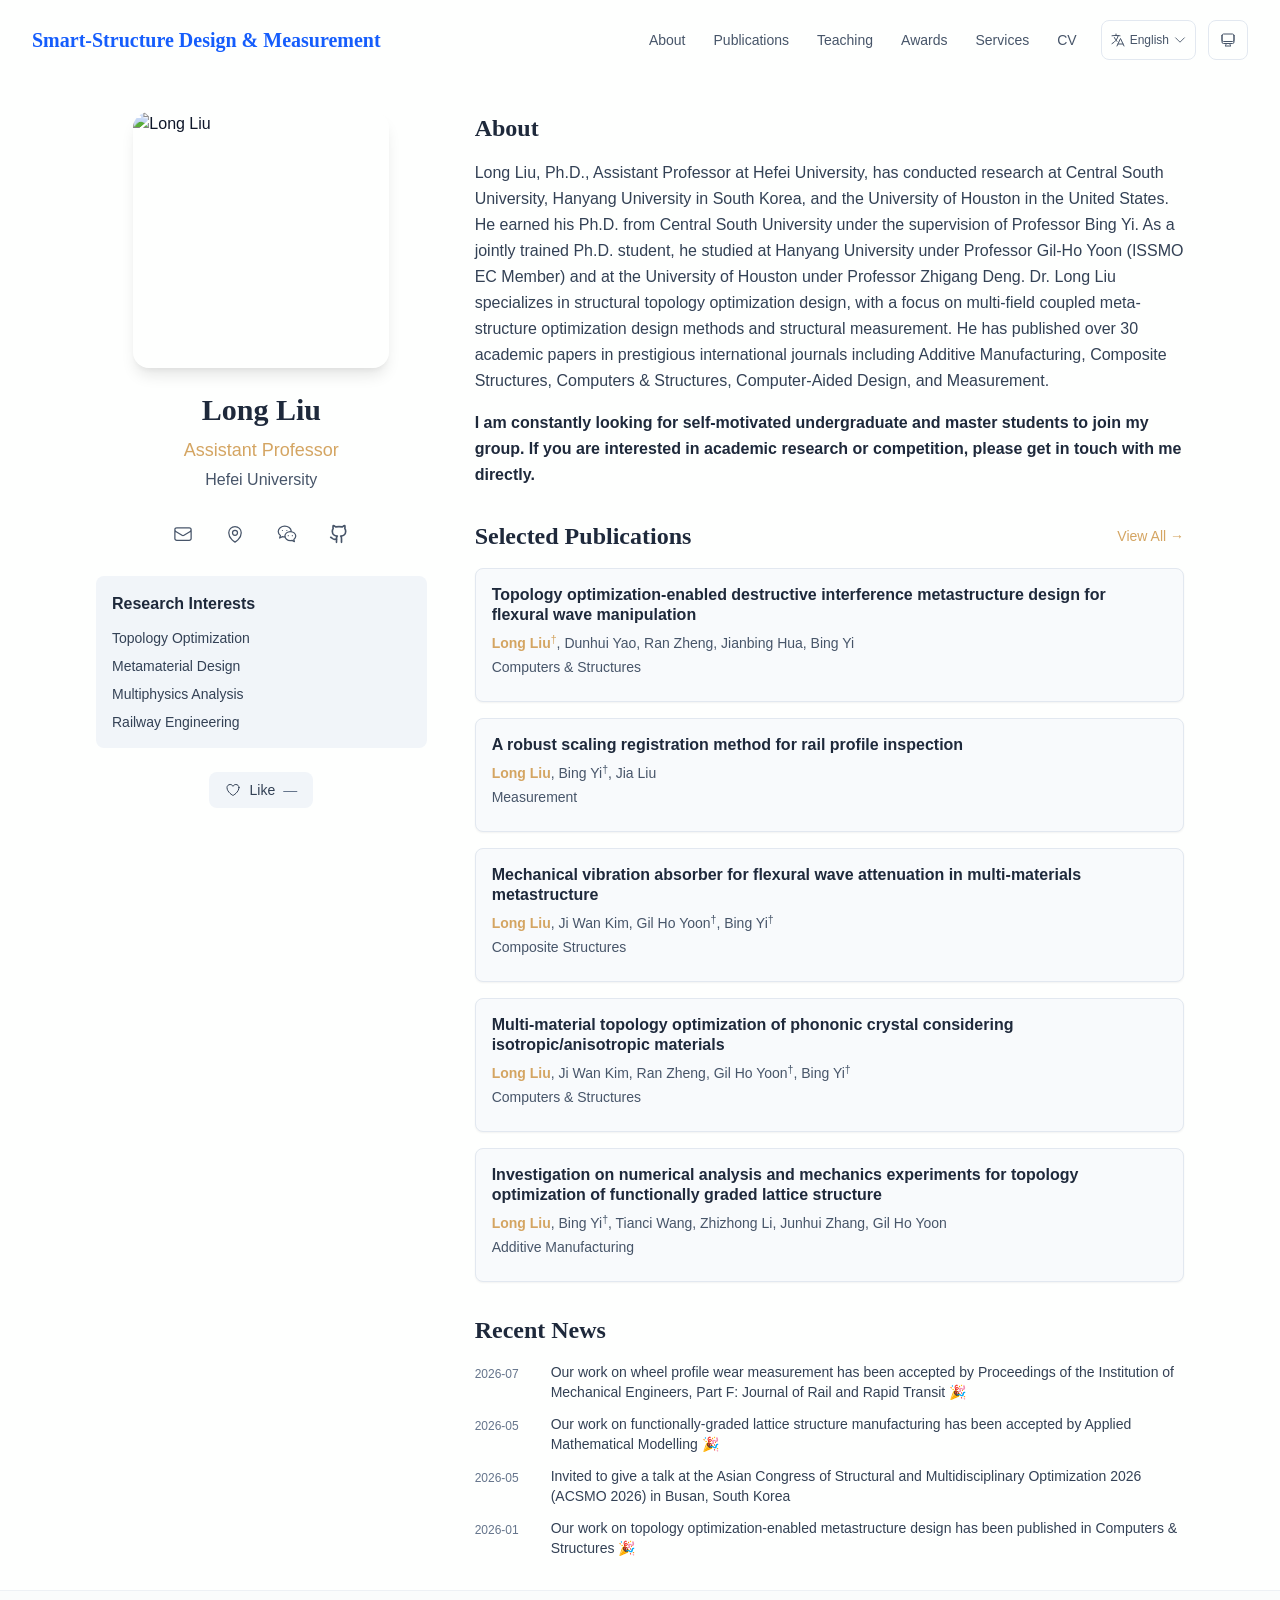
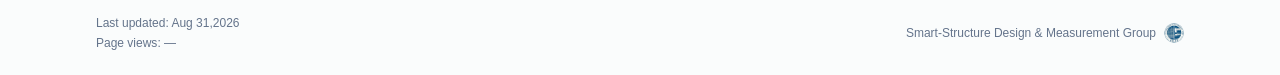
==== commit 05f3acdc: "Add files via upload" ====
--- a/index.html
+++ b/index.html
@@ -1,4 +1,4 @@
-<!DOCTYPE html><html lang="en" class="scroll-smooth"><head><meta charSet="utf-8"/><meta name="viewport" content="width=device-width, initial-scale=1"/><link rel="preload" as="image" href="/photo.png"/><link rel="stylesheet" href="/_next/static/css/310952d284d81e07.css" data-precedence="next"/><link rel="preload" as="script" fetchPriority="low" href="/_next/static/chunks/webpack-af78f5c2c11af041.js"/><script src="/_next/static/chunks/4bd1b696-70b6d399998de86a.js" async=""></script><script src="/_next/static/chunks/684-5aaa8290a129f299.js" async=""></script><script src="/_next/static/chunks/main-app-30830ffa1c7eb68c.js" async=""></script><script src="/_next/static/chunks/557-19957a8c7146cbea.js" async=""></script><script src="/_next/static/chunks/874-6cc630662f3664af.js" async=""></script><script src="/_next/static/chunks/291-e39730cc9327e39b.js" async=""></script><script src="/_next/static/chunks/app/layout-277d897d0099bcc4.js" async=""></script><script src="/_next/static/chunks/872-a52faa3eed499ce0.js" async=""></script><script src="/_next/static/chunks/391-e2089d35ad04719f.js" async=""></script><script src="/_next/static/chunks/748-6ac46093a65c3b58.js" async=""></script><script src="/_next/static/chunks/app/page-153e549f22abd72a.js" async=""></script><link rel="icon" href="/lab.svg" type="image/svg+xml"/><link rel="dns-prefetch" href="liulong-hfu.github.io"/><link rel="preconnect" href="liulong-hfu.github.io" crossorigin=""/><link rel="preload" as="font" type="font/woff2" href="https://jialeliu.com/fonts/georgiab.woff2" crossorigin=""/><script>
+<!DOCTYPE html><html lang="en" class="scroll-smooth"><head><meta charSet="utf-8"/><meta name="viewport" content="width=device-width, initial-scale=1"/><link rel="preload" as="image" href="/photo.png"/><link rel="stylesheet" href="/_next/static/css/3451068bec625bdc.css" data-precedence="next"/><link rel="preload" as="script" fetchPriority="low" href="/_next/static/chunks/webpack-af78f5c2c11af041.js"/><script src="/_next/static/chunks/4bd1b696-70b6d399998de86a.js" async=""></script><script src="/_next/static/chunks/684-5aaa8290a129f299.js" async=""></script><script src="/_next/static/chunks/main-app-30830ffa1c7eb68c.js" async=""></script><script src="/_next/static/chunks/557-19957a8c7146cbea.js" async=""></script><script src="/_next/static/chunks/874-6cc630662f3664af.js" async=""></script><script src="/_next/static/chunks/291-e39730cc9327e39b.js" async=""></script><script src="/_next/static/chunks/app/layout-d7ef60759661404b.js" async=""></script><script src="/_next/static/chunks/872-a52faa3eed499ce0.js" async=""></script><script src="/_next/static/chunks/627-970b820f6c8deb8a.js" async=""></script><script src="/_next/static/chunks/748-7adab745ddf1c1d9.js" async=""></script><script src="/_next/static/chunks/app/page-44c7daf4a397c695.js" async=""></script><link rel="icon" href="/lab.svg" type="image/svg+xml"/><link rel="dns-prefetch" href="liulong-hfu.github.io"/><link rel="preconnect" href="liulong-hfu.github.io" crossorigin=""/><link rel="preload" as="font" type="font/woff2" href="https://jialeliu.com/fonts/georgiab.woff2" crossorigin=""/><script>
               try {
                 const theme = localStorage.getItem('theme-storage');
                 const parsed = theme ? JSON.parse(theme) : null;
@@ -59,5 +59,5 @@
       root.lang = 'en';
       root.setAttribute('data-locale', 'en');
     }
-  </script><title>Long Liu</title><meta name="description" content="Assistant Professor at the Hefei University"/><meta name="author" content="Long Liu"/><meta name="keywords" content="Long Liu,PhD,Research,Hefei University"/><meta name="creator" content="Long Liu"/><meta name="publisher" content="Long Liu"/><meta property="og:title" content="Long Liu"/><meta property="og:description" content="Assistant Professor at the Hefei University"/><meta property="og:site_name" content="Long Liu&#x27;s Academic Website"/><meta property="og:locale" content="zh_CN"/><meta property="og:type" content="website"/><meta name="twitter:card" content="summary"/><meta name="twitter:title" content="Long Liu"/><meta name="twitter:description" content="Assistant Professor at the Hefei University"/><link rel="icon" href="/lab.svg"/><script>document.querySelectorAll('body link[rel="icon"], body link[rel="apple-touch-icon"]').forEach(el => document.head.appendChild(el))</script><script src="/_next/static/chunks/polyfills-42372ed130431b0a.js" noModule=""></script></head><body class="font-sans antialiased"><div style="visibility:hidden"><nav class="fixed top-0 left-0 right-0 z-50" data-headlessui-state=""><div class="transition-all duration-300 ease-out bg-transparent" style="transform:translateY(-100px)"><div class="max-w-7xl mx-auto px-4 sm:px-6 lg:px-8"><div class="flex justify-between items-center h-16 lg:h-20"><div class="flex-shrink-0" tabindex="0"><a class="text-lg lg:text-xl font-serif font-semibold text-blue-600 dark:text-blue-400 hover:text-blue-700 dark:hover:text-blue-300 transition-colors duration-200" href="/">Smart‑Structure Design &amp; Measurement</a></div><div class="hidden lg:block"><div class="ml-10 flex items-center space-x-3"><div class="relative flex items-baseline space-x-1"><a data-nav-href="/" class="relative px-3 py-2 text-sm font-medium rounded-lg transition-colors duration-150 text-primary" href="/">About</a><a data-nav-href="/publications" class="relative px-3 py-2 text-sm font-medium rounded-lg transition-colors duration-150 text-neutral-600" href="/publications/">Publications</a><a data-nav-href="/teaching" class="relative px-3 py-2 text-sm font-medium rounded-lg transition-colors duration-150 text-neutral-600" href="/teaching/">Teaching</a><a data-nav-href="/awards" class="relative px-3 py-2 text-sm font-medium rounded-lg transition-colors duration-150 text-neutral-600" href="/awards/">Awards</a><a data-nav-href="/services" class="relative px-3 py-2 text-sm font-medium rounded-lg transition-colors duration-150 text-neutral-600" href="/services/">Services</a><a data-nav-href="/cv" class="relative px-3 py-2 text-sm font-medium rounded-lg transition-colors duration-150 text-neutral-600" href="/cv/">CV</a></div><div class="flex items-center justify-center w-14 h-10 rounded-lg border border-neutral-200 dark:border-[rgba(148,163,184,0.24)] bg-background dark:bg-neutral-800"><div class="w-6 h-4 rounded bg-neutral-300 animate-pulse"></div></div><div class="flex items-center justify-center w-10 h-10 rounded-lg border border-neutral-200 dark:border-[rgba(148,163,184,0.24)] bg-background dark:bg-neutral-800"><div class="w-4 h-4 rounded-full bg-neutral-300 animate-pulse"></div></div></div></div><div class="lg:hidden flex items-center space-x-2"><div class="flex items-center justify-center w-14 h-10 rounded-lg border border-neutral-200 dark:border-[rgba(148,163,184,0.24)] bg-background dark:bg-neutral-800"><div class="w-6 h-4 rounded bg-neutral-300 animate-pulse"></div></div><div class="flex items-center justify-center w-10 h-10 rounded-lg border border-neutral-200 dark:border-[rgba(148,163,184,0.24)] bg-background dark:bg-neutral-800"><div class="w-4 h-4 rounded-full bg-neutral-300 animate-pulse"></div></div><button class="inline-flex items-center justify-center p-2 rounded-md text-neutral-600 hover:text-primary hover:bg-neutral-100 dark:hover:bg-neutral-800 focus:outline-none focus:ring-2 focus:ring-inset focus:ring-accent transition-colors duration-200" id="headlessui-disclosure-button-«R7pdb»" type="button" aria-expanded="false" data-headlessui-state=""><span class="sr-only">Open main menu</span><div><svg xmlns="http://www.w3.org/2000/svg" fill="none" viewBox="0 0 24 24" stroke-width="1.5" stroke="currentColor" aria-hidden="true" data-slot="icon" class="block h-6 w-6"><path stroke-linecap="round" stroke-linejoin="round" d="M3.75 6.75h16.5M3.75 12h16.5m-16.5 5.25h16.5"></path></svg></div></button></div></div></div></div></nav><main class="min-h-screen pt-16 lg:pt-20"><div class="max-w-6xl mx-auto px-4 sm:px-6 lg:px-8 py-8 bg-background min-h-screen"><div class="grid grid-cols-1 lg:grid-cols-3 gap-12"><div class="lg:col-span-1"><div class="sticky top-8" style="opacity:0;transform:translateY(20px)"><div class="w-64 h-64 mx-auto mb-6 rounded-2xl overflow-hidden shadow-lg hover:shadow-xl transition-all duration-200 hover:scale-105"><img alt="Long Liu" width="256" height="256" decoding="async" data-nimg="1" class="w-full h-full object-cover object-[32%_center]" style="color:transparent" src="/photo.png"/></div><div class="text-center mb-6"><h1 class="text-3xl font-serif font-bold text-primary mb-2">Long Liu</h1><p class="text-lg text-accent font-medium mb-1">Assistant Professor</p><p class="text-neutral-600 mb-2">Hefei University</p></div><div class="flex flex-wrap justify-center gap-3 sm:gap-4 mb-6 relative px-2"><div class="relative"><button class="p-2 sm:p-2 transition-colors duration-200 text-neutral-600 dark:text-neutral-400 hover:text-accent" aria-label="Email"><svg xmlns="http://www.w3.org/2000/svg" fill="none" viewBox="0 0 24 24" stroke-width="1.5" stroke="currentColor" aria-hidden="true" data-slot="icon" class="h-5 w-5"><path stroke-linecap="round" stroke-linejoin="round" d="M21.75 6.75v10.5a2.25 2.25 0 0 1-2.25 2.25h-15a2.25 2.25 0 0 1-2.25-2.25V6.75m19.5 0A2.25 2.25 0 0 0 19.5 4.5h-15a2.25 2.25 0 0 0-2.25 2.25m19.5 0v.243a2.25 2.25 0 0 1-1.07 1.916l-7.5 4.615a2.25 2.25 0 0 1-2.36 0L3.32 8.91a2.25 2.25 0 0 1-1.07-1.916V6.75"></path></svg></button></div><div class="relative"><button class="p-2 sm:p-2 transition-colors duration-200 text-neutral-600 dark:text-neutral-400 hover:text-accent" aria-label="Location"><svg xmlns="http://www.w3.org/2000/svg" fill="none" viewBox="0 0 24 24" stroke-width="1.5" stroke="currentColor" aria-hidden="true" data-slot="icon" class="h-5 w-5"><path stroke-linecap="round" stroke-linejoin="round" d="M15 10.5a3 3 0 1 1-6 0 3 3 0 0 1 6 0Z"></path><path stroke-linecap="round" stroke-linejoin="round" d="M19.5 10.5c0 7.142-7.5 11.25-7.5 11.25S4.5 17.642 4.5 10.5a7.5 7.5 0 1 1 15 0Z"></path></svg></button></div><a href="https://scholar.google.com" target="_blank" rel="noopener noreferrer" class="p-2 sm:p-2 text-neutral-600 dark:text-neutral-400 hover:text-accent transition-colors duration-200" aria-label="Google Scholar"><svg xmlns="http://www.w3.org/2000/svg" fill="none" viewBox="0 0 24 24" stroke-width="1.5" stroke="currentColor" aria-hidden="true" data-slot="icon" class="h-5 w-5"><path stroke-linecap="round" stroke-linejoin="round" d="M4.26 10.147a60.438 60.438 0 0 0-.491 6.347A48.62 48.62 0 0 1 12 20.904a48.62 48.62 0 0 1 8.232-4.41 60.46 60.46 0 0 0-.491-6.347m-15.482 0a50.636 50.636 0 0 0-2.658-.813A59.906 59.906 0 0 1 12 3.493a59.903 59.903 0 0 1 10.399 5.84c-.896.248-1.783.52-2.658.814m-15.482 0A50.717 50.717 0 0 1 12 13.489a50.702 50.702 0 0 1 7.74-3.342M6.75 15a.75.75 0 1 0 0-1.5.75.75 0 0 0 0 1.5Zm0 0v-3.675A55.378 55.378 0 0 1 12 8.443m-7.007 11.55A5.981 5.981 0 0 0 6.75 15.75v-1.5"></path></svg></a><a href="https://orcid.org" target="_blank" rel="noopener noreferrer" class="p-2 sm:p-2 text-neutral-600 dark:text-neutral-400 hover:text-accent transition-colors duration-200" aria-label="ORCID"><svg viewBox="0 0 24 24" fill="currentColor" class="h-5 w-5" xmlns="http://www.w3.org/2000/svg"><path d="M12 0C5.372 0 0 5.372 0 12s5.372 12 12 12 12-5.372 12-12S18.628 0 12 0zM7.369 4.378c.525 0 .947.431.947.947s-.422.947-.947.947a.95.95 0 0 1-.947-.947c0-.525.422-.947.947-.947zm-.722 3.038h1.444v10.041H6.647V7.416zm3.562 0h3.9c3.712 0 5.344 2.653 5.344 5.025 0 2.578-2.016 5.025-5.325 5.025h-3.919V7.416zm1.444 1.303v7.444h2.297c3.272 0 4.022-2.484 4.022-3.722 0-2.016-1.284-3.722-4.097-3.722h-2.222z"></path></svg></a><a href="https://github.com" target="_blank" rel="noopener noreferrer" class="p-2 sm:p-2 text-neutral-600 dark:text-neutral-400 hover:text-accent transition-colors duration-200" aria-label="GitHub"><svg xmlns="http://www.w3.org/2000/svg" width="24" height="24" viewBox="0 0 24 24" fill="none" stroke="currentColor" stroke-width="2" stroke-linecap="round" stroke-linejoin="round" class="lucide lucide-github h-5 w-5" aria-hidden="true"><path d="M15 22v-4a4.8 4.8 0 0 0-1-3.5c3 0 6-2 6-5.5.08-1.25-.27-2.48-1-3.5.28-1.15.28-2.35 0-3.5 0 0-1 0-3 1.5-2.64-.5-5.36-.5-8 0C6 2 5 2 5 2c-.3 1.15-.3 2.35 0 3.5A5.403 5.403 0 0 0 4 9c0 3.5 3 5.5 6 5.5-.39.49-.68 1.05-.85 1.65-.17.6-.22 1.23-.15 1.85v4"></path><path d="M9 18c-4.51 2-5-2-7-2"></path></svg></a><a href="https://linkedin.com" target="_blank" rel="noopener noreferrer" class="p-2 sm:p-2 text-neutral-600 dark:text-neutral-400 hover:text-accent transition-colors duration-200" aria-label="LinkedIn"><svg xmlns="http://www.w3.org/2000/svg" width="24" height="24" viewBox="0 0 24 24" fill="none" stroke="currentColor" stroke-width="2" stroke-linecap="round" stroke-linejoin="round" class="lucide lucide-linkedin h-5 w-5" aria-hidden="true"><path d="M16 8a6 6 0 0 1 6 6v7h-4v-7a2 2 0 0 0-2-2 2 2 0 0 0-2 2v7h-4v-7a6 6 0 0 1 6-6z"></path><rect width="4" height="12" x="2" y="9"></rect><circle cx="4" cy="4" r="2"></circle></svg></a></div><div class="bg-neutral-100 dark:bg-neutral-800 rounded-lg p-4 mb-6 hover:shadow-lg transition-all duration-200 hover:scale-[1.02]"><h3 class="font-semibold text-primary mb-3">Research Interests</h3><div class="space-y-2 text-sm text-neutral-700 dark:text-neutral-500"><div>Topology Optimization</div><div>Metamaterial Design</div><div>Multiphysics Analysis</div><div>Railway Engineering</div></div></div><div class="flex justify-center"><div class="relative"><button class="flex items-center space-x-2 px-4 py-2 rounded-lg font-medium text-sm transition-all duration-200 bg-neutral-100 dark:bg-neutral-800 text-neutral-700 dark:text-neutral-500 hover:bg-red-50 dark:hover:bg-red-900/20 hover:text-red-600 dark:hover:text-red-400 cursor-pointer " tabindex="0"><svg xmlns="http://www.w3.org/2000/svg" fill="none" viewBox="0 0 24 24" stroke-width="1.5" stroke="currentColor" aria-hidden="true" data-slot="icon" class="h-4 w-4"><path stroke-linecap="round" stroke-linejoin="round" d="M21 8.25c0-2.485-2.099-4.5-4.688-4.5-1.935 0-3.597 1.126-4.312 2.733-.715-1.607-2.377-2.733-4.313-2.733C5.1 3.75 3 5.765 3 8.25c0 7.22 9 12 9 12s9-4.78 9-12Z"></path></svg><span>Like</span><span class="tabular-nums text-neutral-500 dark:text-neutral-400">—</span></button></div></div></div></div><div class="lg:col-span-2 space-y-8"><section id="about" class="scroll-mt-24 space-y-8"><section style="opacity:0;transform:translateY(20px)"><h2 class="text-2xl font-serif font-bold text-primary mb-4">About</h2><div class="text-neutral-700 dark:text-neutral-600 leading-relaxed"><p class="mb-4 last:mb-0">Long Liu, Ph.D., Assistant Professor at Hefei University, has conducted research at Central South University, Hanyang University in South Korea, and the University of Houston in the United States. He earned his Ph.D. from Central South University under the supervision of Professor Bing Yi. As a jointly trained Ph.D. student, he studied at Hanyang University under Professor Gil-Ho Yoon (ISSMO member) and at the University of Houston under Professor Zhigang Deng. Dr. Long Liu specializes in structural topology optimization design, with a focus on multi-field coupled meta-structure optimization design methods and structural measurement. He has published over 30 academic papers in prestigious international journals including Additive Manufacturing, Composite Structures, Computers &amp; Structures, Computer-Aided Design, and Measurement.</p>
-<p class="mb-4 last:mb-0"><strong class="font-semibold text-primary">I am constantly looking for self-motivated undergraduate and master students to join my group. If you are interested in academic research or competition, please get in touch with me directly.</strong></p></div></section><section style="opacity:0;transform:translateY(20px)"><div class="flex items-center justify-between mb-4"><h2 class="text-2xl font-serif font-bold text-primary">Selected Publications</h2><a class="text-accent hover:text-accent-dark text-sm font-medium transition-all duration-200 rounded hover:bg-accent/10 hover:shadow-sm" href="/publications/">View All<!-- --> →</a></div><div class="space-y-4"><div class="bg-neutral-50 dark:bg-neutral-800 p-4 rounded-lg shadow-sm border border-neutral-200 dark:border-[rgba(148,163,184,0.24)] hover:shadow-lg transition-all duration-200 hover:scale-[1.02]" style="opacity:0;transform:translateY(20px)"><h3 class="font-semibold text-primary mb-2 leading-tight">Topology optimization-enabled destructive interference metastructure design for flexural wave manipulation</h3><p class="text-sm text-neutral-600 dark:text-neutral-500 mb-1"><span><span class="font-semibold text-accent ">Long Liu</span><sup class="ml-0 text-accent">†</sup>, </span><span><span class=" ">Dunhui Yao</span>, </span><span><span class=" ">Ran Zheng</span>, </span><span><span class=" ">Jianbing Hua</span>, </span><span><span class=" ">Bing Yi</span></span></p><p class="text-sm text-neutral-600 dark:text-neutral-500 mb-2">Computers &amp; Structures</p></div><div class="bg-neutral-50 dark:bg-neutral-800 p-4 rounded-lg shadow-sm border border-neutral-200 dark:border-[rgba(148,163,184,0.24)] hover:shadow-lg transition-all duration-200 hover:scale-[1.02]" style="opacity:0;transform:translateY(20px)"><h3 class="font-semibold text-primary mb-2 leading-tight">A robust scaling registration method for rail profile inspection</h3><p class="text-sm text-neutral-600 dark:text-neutral-500 mb-1"><span><span class="font-semibold text-accent ">Long Liu</span>, </span><span><span class=" ">Bing Yi</span><sup class="ml-0 text-neutral-600 dark:text-neutral-500">†</sup>, </span><span><span class=" ">Jia Liu</span></span></p><p class="text-sm text-neutral-600 dark:text-neutral-500 mb-2">Measurement</p></div><div class="bg-neutral-50 dark:bg-neutral-800 p-4 rounded-lg shadow-sm border border-neutral-200 dark:border-[rgba(148,163,184,0.24)] hover:shadow-lg transition-all duration-200 hover:scale-[1.02]" style="opacity:0;transform:translateY(20px)"><h3 class="font-semibold text-primary mb-2 leading-tight">Mechanical vibration absorber for flexural wave attenuation in multi-materials metastructure</h3><p class="text-sm text-neutral-600 dark:text-neutral-500 mb-1"><span><span class="font-semibold text-accent ">Long Liu</span>, </span><span><span class=" ">Ji Wan Kim</span>, </span><span><span class=" ">Gil Ho Yoon</span><sup class="ml-0 text-neutral-600 dark:text-neutral-500">†</sup>, </span><span><span class=" ">Bing Yi</span><sup class="ml-0 text-neutral-600 dark:text-neutral-500">†</sup></span></p><p class="text-sm text-neutral-600 dark:text-neutral-500 mb-2">Composite Structures</p></div><div class="bg-neutral-50 dark:bg-neutral-800 p-4 rounded-lg shadow-sm border border-neutral-200 dark:border-[rgba(148,163,184,0.24)] hover:shadow-lg transition-all duration-200 hover:scale-[1.02]" style="opacity:0;transform:translateY(20px)"><h3 class="font-semibold text-primary mb-2 leading-tight">Multi-material topology optimization of phononic crystal considering isotropic/anisotropic materials</h3><p class="text-sm text-neutral-600 dark:text-neutral-500 mb-1"><span><span class="font-semibold text-accent ">Long Liu</span>, </span><span><span class=" ">Ji Wan Kim</span>, </span><span><span class=" ">Ran Zheng</span>, </span><span><span class=" ">Gil Ho Yoon</span><sup class="ml-0 text-neutral-600 dark:text-neutral-500">†</sup>, </span><span><span class=" ">Bing Yi</span><sup class="ml-0 text-neutral-600 dark:text-neutral-500">†</sup></span></p><p class="text-sm text-neutral-600 dark:text-neutral-500 mb-2">Computers &amp; Structures</p></div><div class="bg-neutral-50 dark:bg-neutral-800 p-4 rounded-lg shadow-sm border border-neutral-200 dark:border-[rgba(148,163,184,0.24)] hover:shadow-lg transition-all duration-200 hover:scale-[1.02]" style="opacity:0;transform:translateY(20px)"><h3 class="font-semibold text-primary mb-2 leading-tight">Investigation on numerical analysis and mechanics experiments for topology optimization of functionally graded lattice structure</h3><p class="text-sm text-neutral-600 dark:text-neutral-500 mb-1"><span><span class="font-semibold text-accent ">Long Liu</span>, </span><span><span class=" ">Bing Yi</span><sup class="ml-0 text-neutral-600 dark:text-neutral-500">†</sup>, </span><span><span class=" ">Tianci Wang</span>, </span><span><span class=" ">Zhizhong Li</span>, </span><span><span class=" ">Junhui Zhang</span>, </span><span><span class=" ">Gil Ho Yoon</span></span></p><p class="text-sm text-neutral-600 dark:text-neutral-500 mb-2">Additive Manufacturing</p></div></div></section><section style="opacity:0;transform:translateY(20px)"><h2 class="text-2xl font-serif font-bold text-primary mb-4">News</h2><div class="space-y-3"><div class="flex items-start space-x-3"><span class="text-xs text-neutral-500 mt-1 w-16 flex-shrink-0">2026-07</span><p class="text-sm text-neutral-700">Our work on wheel profile wear measurement has been accepted by Proceedings of the Institution of Mechanical Engineers, Part F: Journal of Rail and Rapid Transit 🎉</p></div><div class="flex items-start space-x-3"><span class="text-xs text-neutral-500 mt-1 w-16 flex-shrink-0">2026-05</span><p class="text-sm text-neutral-700">Our work on functionally-graded lattice structure manufacturing has been accepted by Applied Mathematical Modelling 🎉</p></div><div class="flex items-start space-x-3"><span class="text-xs text-neutral-500 mt-1 w-16 flex-shrink-0">2026-05</span><p class="text-sm text-neutral-700"> Invited to give a talk at the Asian Congress of Structural and Multidisciplinary Optimization 2026 (ACSMO 2026) in Busan, South Korea</p></div><div class="flex items-start space-x-3"><span class="text-xs text-neutral-500 mt-1 w-16 flex-shrink-0">2026-01</span><p class="text-sm text-neutral-700">Our work on topology optimization-enabled metastructure design has been published in Computers &amp; Structures 🎉</p></div></div></section></section></div></div></div><!--$--><!--/$--><!--$--><!--/$--></main><footer class="border-t border-neutral-200/50 bg-neutral-50/50 dark:bg-neutral-900/50 dark:border-neutral-700/50"><div class="max-w-6xl mx-auto px-4 sm:px-6 lg:px-8 py-6"><div class="flex flex-col sm:flex-row justify-between items-center gap-2"><div class="space-y-1 text-center sm:text-left"><p class="text-xs text-neutral-500">Last updated<!-- -->: <!-- -->Aug 31,2026</p><p class="text-xs text-neutral-500 tabular-nums">Page views<!-- -->: <!-- -->—</p></div><p class="text-xs text-neutral-500 flex items-center"><a href="liulong-hfu.github.io" target="_blank" rel="noopener noreferrer">Smart‑Structure Design &amp; Measurement Group</a><img alt="Smart-Structure Design &amp; Measurement Group" loading="lazy" width="20" height="20" decoding="async" data-nimg="1" class="ml-2 rounded-full" style="color:transparent" src="/lab.svg"/></p></div></div></footer></div><script src="/_next/static/chunks/webpack-af78f5c2c11af041.js" async=""></script><script>(self.__next_f=self.__next_f||[]).push([0])</script><script>self.__next_f.push([1,"1:\"$Sreact.fragment\"\n3:I[3719,[\"557\",\"static/chunks/557-19957a8c7146cbea.js\",\"874\",\"static/chunks/874-6cc630662f3664af.js\",\"291\",\"static/chunks/291-e39730cc9327e39b.js\",\"177\",\"static/chunks/app/layout-277d897d0099bcc4.js\"],\"ThemeProvider\"]\n4:I[310,[\"557\",\"static/chunks/557-19957a8c7146cbea.js\",\"874\",\"static/chunks/874-6cc630662f3664af.js\",\"291\",\"static/chunks/291-e39730cc9327e39b.js\",\"177\",\"static/chunks/app/layout-277d897d0099bcc4.js\"],\"LocaleProvider\"]\n5:I[4574,[\"557\",\"static/chunks/557-19957a8c7146cbea.js\",\"874\",\"static/chunks/874-6cc630662f3664af.js\",\"291\",\"static/chunks/291-e39730cc9327e39b.js\",\"177\",\"static/chunks/app/layout-277d897d0099bcc4.js\"],\"default\"]\n6:I[7555,[],\"\"]\n7:I[1295,[],\"\"]\n8:I[2548,[\"557\",\"static/chunks/557-19957a8c7146cbea.js\",\"874\",\"static/chunks/874-6cc630662f3664af.js\",\"291\",\"static/chunks/291-e39730cc9327e39b.js\",\"177\",\"static/chunks/app/layout-277d897d0099bcc4.js\"],\"default\"]\n9:I[2038,[\"557\",\"static/chunks/557-19957a8c7146cbea.js\",\"872\",\"static/chunks/872-a52faa3eed499ce0.js\",\"874\",\"static/chunks/874-6cc630662f3664af.js\",\"391\",\"static/chunks/391-e2089d35ad04719f.js\",\"748\",\"static/chunks/748-6ac46093a65c3b58.js\",\"974\",\"static/chunks/app/page-153e549f22abd72a.js\"],\"default\"]\n1d:I[9665,[],\"MetadataBoundary\"]\n1f:I[9665,[],\"OutletBoundary\"]\n22:I[4911,[],\"AsyncMetadataOutlet\"]\n24:I[9665,[],\"ViewportBoundary\"]\n26:I[6614,[],\"\"]\n:HL[\"/_next/static/css/310952d284d81e07.css\",\"style\"]\n2:T5d8,\n    try {\n      const cfg = {\"enabled\":true,\"locales\":[\"en\",\"zh\"],\"defaultLocale\":\"en\",\"mode\":\"fixed\",\"fixedLocale\":\"en\",\"persist\":true,\"switcher\":true,\"labels\":{\"en\":\"English\",\"zh\":\"中文\"}};\n      const storageKey = 'locale-storage';\n      const normalize = (value) =\u003e typeof value === 'string' ? value.trim().replace('_', '-').toLowerCase() : '';\n      const matchLocale = (candidate) =\u003e {\n        const normalized = normalize(candidate);\n        if (!normalized) return null;\n        if (cfg.locales.includes(normalized)) return normalized;\n        const language = normalized.split('-')[0];\n        if (cfg.loc"])</script><script>self.__next_f.push([1,"ales.includes(language)) return language;\n        return null;\n      };\n\n      let resolved = null;\n\n      if (!cfg.enabled) {\n        resolved = cfg.defaultLocale;\n      } else if (cfg.persist) {\n        resolved = matchLocale(localStorage.getItem(storageKey));\n      }\n\n      if (!resolved) {\n        if (cfg.mode === 'fixed') {\n          resolved = cfg.fixedLocale;\n        } else {\n          resolved = matchLocale(navigator.language);\n        }\n      }\n\n      if (!resolved) {\n        resolved = cfg.defaultLocale;\n      }\n\n      const root = document.documentElement;\n      root.lang = resolved;\n      root.setAttribute('data-locale', resolved);\n\n      if (cfg.persist) {\n        localStorage.setItem(storageKey, resolved);\n      }\n    } catch (e) {\n      const root = document.documentElement;\n      root.lang = 'en';\n      root.setAttribute('data-locale', 'en');\n    }\n  a:T413,Long Liu, Ph.D., Assistant Professor at Hefei University, has conducted research at Central South University, Hanyang University in South Korea, and the University of Houston in the United States. He earned his Ph.D. from Central South University under the supervision of Professor Bing Yi. As a jointly trained Ph.D. student, he studied at Hanyang University under Professor Gil-Ho Yoon (ISSMO member) and at the University of Houston under Professor Zhigang Deng. Dr. Long Liu specializes in structural topology optimization design, with a focus on multi-field coupled meta-structure optimization design methods and structural measurement. He has published over 30 academic papers in prestigious international journals including Additive Manufacturing, Composite Structures, Computers \u0026 Structures, Computer-Aided Design, and Measurement.\r\n\r\n\r\n**I am constantly looking for self-motivated undergraduate and master students to join my group. If you are interested in academic research or competition, please get in touch with me directly.**\r\nb:T503,Destructive interference-based mechanical metamaterials hold promise for manipulating flexural waves in host str"])</script><script>self.__next_f.push([1,"uctures, demonstrating superior performance in mitigating mechanical vibrations over a broad frequency range. This paper presents an embedded phononic structure designed to attenuate flexural wave propagation in beam structures, using the topology optimization method. First, the theoretical framework for flexural wave propagation in a beam structure is derived. Then, an optimization objective is formulated to manipulate the flexural wavelength, and the solid isotropic material penalization (SIMP) method is employed to optimize the material distribution of the beam cross-section. Subsequently, an embedded phononic structure based on destructive interference is designed to control flexural waves in the beam. Finally, numerical simulations are conducted to evaluate the performance of the proposed method in attenuating flexural wave propagation. The results confirm the effectiveness of the embedded phononic structure for bending wave mitigation in beam structures. This study represents a novel approach to designing mechanical vibration absorbers based on destructive interference for flexural wave manipulation with assistance of topology optimization method.c:T674,@article{liu2026topology,\n  title = {Topology optimization-enabled destructive interference metastructure design for flexural wave manipulation},\n  author = {Liu, Long and Yao, Dunhui and Zheng, Ran and Hua, Jianbing and Yi, Bing},\n  journal = {Computers \\\u0026 Structures},\n  volume = {320},\n  pages = {108031},\n  year = {2026},\n  publisher = {Elsevier},\n  abstract = {Destructive interference-based mechanical metamaterials hold promise for manipulating flexural waves in host structures, demonstrating superior performance in mitigating mechanical vibrations over a broad frequency range. This paper presents an embedded phononic structure designed to attenuate flexural wave propagation in beam structures, using the topology optimization method. First, the theoretical framework for flexural wave propagation in a beam structure is derived. Then, an optimization object"])</script><script>self.__next_f.push([1,"ive is formulated to manipulate the flexural wavelength, and the solid isotropic material penalization (SIMP) method is employed to optimize the material distribution of the beam cross-section. Subsequently, an embedded phononic structure based on destructive interference is designed to control flexural waves in the beam. Finally, numerical simulations are conducted to evaluate the performance of the proposed method in attenuating flexural wave propagation. The results confirm the effectiveness of the embedded phononic structure for bending wave mitigation in beam structures. This study represents a novel approach to designing mechanical vibration absorbers based on destructive interference for flexural wave manipulation with assistance of topology optimization method.}\n}d:T4aa,Accurate measurement of rail profile wear is crucial for railroad monitoring and maintenance, ensuring the security of railway transport. Therefore, laser sensor-based profile measurement has been widely adopted to verify whether the geometric shape of the rail meets service requirements. However, two major challenges — profile distortion and noise points — significantly affect the accuracy of measurement results. Hence, this paper presents a robust scaling point set registration method to address these issues. Firstly, we outline the challenges of rail profile inspection using laser sensors and formulate the coordination alignment problem. Then, we propose a robust scaling point set registration method (RSPM) that utilizes a scaled German–McClure loss function to calibrate profile distortion, which is resilient to noise points and outliers. Finally, we evaluate and apply the proposed method for rail profile inspection. Experimental results demonstrate that the proposed method performs well in terms of distorted profile calibration, noise points, and outlier resistance when compared with the iterative closest point and reweighted-scaling iterative closest point methods.e:T5bf,@article{liu2025robust,\n  title = {A robust scaling regist"])</script><script>self.__next_f.push([1,"ration method for rail profile inspection},\n  author = {Liu, Long and Yi, Bing and Liu, Jia},\n  journal = {Measurement},\n  volume = {249},\n  pages = {116972},\n  year = {2025},\n  publisher = {Elsevier},\n  abstract = {Accurate measurement of rail profile wear is crucial for railroad monitoring and maintenance, ensuring the security of railway transport. Therefore, laser sensor-based profile measurement has been widely adopted to verify whether the geometric shape of the rail meets service requirements. However, two major challenges — profile distortion and noise points — significantly affect the accuracy of measurement results. Hence, this paper presents a robust scaling point set registration method to address these issues. Firstly, we outline the challenges of rail profile inspection using laser sensors and formulate the coordination alignment problem. Then, we propose a robust scaling point set registration method (RSPM) that utilizes a scaled German–McClure loss function to calibrate profile distortion, which is resilient to noise points and outliers. Finally, we evaluate and apply the proposed method for rail profile inspection. Experimental results demonstrate that the proposed method performs well in terms of distorted profile calibration, noise points, and outlier resistance when compared with the iterative closest point and reweighted-scaling iterative closest point methods.}\n}f:T5b2,Vibration isolation is a promise to suppress mechanical vibration from a host structure, similarly, a mechanical vibration absorber, a simple but effective device to attenuate flexural wave propagation, which has been implemented in civil and mechanical engineering. This paper presents a type of composite sandwich phononic crystal to attenuate the flexural wave propagation in a beam structure, which can effectively suppress mechanical vibration in a broad band gap by repetitively arranging phononic crystal. First, the elastic wave dispersion characteristic in a composite sandwich beam structure is derived, and a triangul"])</script><script>self.__next_f.push([1,"ar shape phononic crystal for flexural wave attenuation by taking advantage of destructive interference is presented. Then two dimensional phononic crystals are designed by assembling four different unit-cells of metabeam. Finally, numerical experiments are conducted to verify the effectiveness of the proposed mechanical metamaterial absorbers to attenuate flexural wave propagation, the numerical results indicate that the proposed metamaterial is of good performance in mechanical vibration suppression, which can effectively mitigate structure vibration in low-frequency domain than the structure without phononic crystal and single layer metamaterial beam structure. It is the first attempt to design a mechanical metamaterial absorber with the mechanism of destructive interference with composite sandwich phononic crystal.10:T702,@article{liu2024absorber,\n  title = {Mechanical vibration absorber for flexural wave attenuation in multi-materials metastructure},\n  author = {Liu, Long and Kim, Ji Wan and Yoon, Gil Ho and Yi, Bing},\n  journal = {Composite Structures},\n  volume = {331},\n  pages = {117859},\n  year = {2024},\n  publisher = {Elsevier},\n  abstract = {Vibration isolation is a promise to suppress mechanical vibration from a host structure, similarly, a mechanical vibration absorber, a simple but effective device to attenuate flexural wave propagation, which has been implemented in civil and mechanical engineering. This paper presents a type of composite sandwich phononic crystal to attenuate the flexural wave propagation in a beam structure, which can effectively suppress mechanical vibration in a broad band gap by repetitively arranging phononic crystal. First, the elastic wave dispersion characteristic in a composite sandwich beam structure is derived, and a triangular shape phononic crystal for flexural wave attenuation by taking advantage of destructive interference is presented. Then two dimensional phononic crystals are designed by assembling four different unit-cells of metabeam. Finally, numerical experim"])</script><script>self.__next_f.push([1,"ents are conducted to verify the effectiveness of the proposed mechanical metamaterial absorbers to attenuate flexural wave propagation, the numerical results indicate that the proposed metamaterial is of good performance in mechanical vibration suppression, which can effectively mitigate structure vibration in low-frequency domain than the structure without phononic crystal and single layer metamaterial beam structure. It is the first attempt to design a mechanical metamaterial absorber with the mechanism of destructive interference with composite sandwich phononic crystal.}\n}11:T52d,@article{liu2024multi,\n  title = {Multi-material topology optimization of phononic crystal considering isotropic/anisotropic materials},\n  author = {Liu, Long and Kim, Ji Wan and Zheng, Ran and Yoon, Gil Ho and Yi, Bing},\n  journal = {Computers \\\u0026 Structures},\n  volume = {302},\n  pages = {107479},\n  year = {2024},\n  publisher = {Elsevier},\n  abstract = {Multi-material phononic crystals hold promise for manipulating elastic wave propagation, enhancing the rigidity of the host structure, and realizing multifunctionality, including electric conduction, sound insulation, and heat diffusion. This paper presents a multi-material topology optimization pipeline for phononic crystal design, incorporating both isotropic and anisotropic materials. First, the dispersion theory for elastic wave propagation in periodic structures is presented. Then a novel interpolation function is proposed for multi-material topology optimization by using a variant of the projection operator. Finally, both isotropic and anisotropic materials are utilized to demonstrate the effectiveness of the proposed method for multi-material phononic crystal design when compared with SIMP-based structures. The numerical analysis indicates that the proposed method performs well in optimizing the phononic structure with metal composite materials.}\n}12:T48a,A physical driven method for constructing functionally graded lattice structure is proposed by extending the conventional S"])</script><script>self.__next_f.push([1,"olid Isotropic Material with Penalization (SIMP) method with linear buckling load factors and total volume constraints rather than introducing local volume constraints. It can efficiently and effectively construct functionally graded lattice structure by using the SIMP material model for topology optimization with different buckling load factors according to the linearized buckling criteria and the same volume fraction, which greatly improved both the stability and stiffness of the optimal structure. Furthermore, the optimized structures of the illustrative cases are manufactured by means of the fused deposition modeling. Both the numerical analysis and mechanics experiments are further conducted to illustrate the effectiveness of the proposed method compared with the structural topology optimization with SIMP method and the infill structure. To the best of our knowledge, it is the first time to validate the topology optimization of functionally graded lattice structure via both numerical analysis and mechanics experiments.13:T628,@article{liu2021investigation,\n  title = {Investigation on numerical analysis and mechanics experiments for topology optimization of functionally graded lattice structure},\n  author = {Liu, Long and Yi, Bing and Wang, Tianci and Li, Zhizhong and Zhang, Junhui and Yoon, Gil Ho},\n  journal = {Additive Manufacturing},\n  volume = {47},\n  pages = {102275},\n  year = {2021},\n  publisher = {Elsevier},\n  abstract = {A physical driven method for constructing functionally graded lattice structure is proposed by extending the conventional Solid Isotropic Material with Penalization (SIMP) method with linear buckling load factors and total volume constraints rather than introducing local volume constraints. It can efficiently and effectively construct functionally graded lattice structure by using the SIMP material model for topology optimization with different buckling load factors according to the linearized buckling criteria and the same volume fraction, which greatly improved both the stability a"])</script><script>self.__next_f.push([1,"nd stiffness of the optimal structure. Furthermore, the optimized structures of the illustrative cases are manufactured by means of the fused deposition modeling. Both the numerical analysis and mechanics experiments are further conducted to illustrate the effectiveness of the proposed method compared with the structural topology optimization with SIMP method and the infill structure. To the best of our knowledge, it is the first time to validate the topology optimization of functionally graded lattice structure via both numerical analysis and mechanics experiments.}\n}14:T503,Destructive interference-based mechanical metamaterials hold promise for manipulating flexural waves in host structures, demonstrating superior performance in mitigating mechanical vibrations over a broad frequency range. This paper presents an embedded phononic structure designed to attenuate flexural wave propagation in beam structures, using the topology optimization method. First, the theoretical framework for flexural wave propagation in a beam structure is derived. Then, an optimization objective is formulated to manipulate the flexural wavelength, and the solid isotropic material penalization (SIMP) method is employed to optimize the material distribution of the beam cross-section. Subsequently, an embedded phononic structure based on destructive interference is designed to control flexural waves in the beam. Finally, numerical simulations are conducted to evaluate the performance of the proposed method in attenuating flexural wave propagation. The results confirm the effectiveness of the embedded phononic structure for bending wave mitigation in beam structures. This study represents a novel approach to designing mechanical vibration absorbers based on destructive interference for flexural wave manipulation with assistance of topology optimization method.15:T674,@article{liu2026topology,\n  title = {Topology optimization-enabled destructive interference metastructure design for flexural wave manipulation},\n  author = {Liu, Long and Ya"])</script><script>self.__next_f.push([1,"o, Dunhui and Zheng, Ran and Hua, Jianbing and Yi, Bing},\n  journal = {Computers \\\u0026 Structures},\n  volume = {320},\n  pages = {108031},\n  year = {2026},\n  publisher = {Elsevier},\n  abstract = {Destructive interference-based mechanical metamaterials hold promise for manipulating flexural waves in host structures, demonstrating superior performance in mitigating mechanical vibrations over a broad frequency range. This paper presents an embedded phononic structure designed to attenuate flexural wave propagation in beam structures, using the topology optimization method. First, the theoretical framework for flexural wave propagation in a beam structure is derived. Then, an optimization objective is formulated to manipulate the flexural wavelength, and the solid isotropic material penalization (SIMP) method is employed to optimize the material distribution of the beam cross-section. Subsequently, an embedded phononic structure based on destructive interference is designed to control flexural waves in the beam. Finally, numerical simulations are conducted to evaluate the performance of the proposed method in attenuating flexural wave propagation. The results confirm the effectiveness of the embedded phononic structure for bending wave mitigation in beam structures. This study represents a novel approach to designing mechanical vibration absorbers based on destructive interference for flexural wave manipulation with assistance of topology optimization method.}\n}16:T4aa,Accurate measurement of rail profile wear is crucial for railroad monitoring and maintenance, ensuring the security of railway transport. Therefore, laser sensor-based profile measurement has been widely adopted to verify whether the geometric shape of the rail meets service requirements. However, two major challenges — profile distortion and noise points — significantly affect the accuracy of measurement results. Hence, this paper presents a robust scaling point set registration method to address these issues. Firstly, we outline the challenges of rai"])</script><script>self.__next_f.push([1,"l profile inspection using laser sensors and formulate the coordination alignment problem. Then, we propose a robust scaling point set registration method (RSPM) that utilizes a scaled German–McClure loss function to calibrate profile distortion, which is resilient to noise points and outliers. Finally, we evaluate and apply the proposed method for rail profile inspection. Experimental results demonstrate that the proposed method performs well in terms of distorted profile calibration, noise points, and outlier resistance when compared with the iterative closest point and reweighted-scaling iterative closest point methods.17:T5bf,@article{liu2025robust,\n  title = {A robust scaling registration method for rail profile inspection},\n  author = {Liu, Long and Yi, Bing and Liu, Jia},\n  journal = {Measurement},\n  volume = {249},\n  pages = {116972},\n  year = {2025},\n  publisher = {Elsevier},\n  abstract = {Accurate measurement of rail profile wear is crucial for railroad monitoring and maintenance, ensuring the security of railway transport. Therefore, laser sensor-based profile measurement has been widely adopted to verify whether the geometric shape of the rail meets service requirements. However, two major challenges — profile distortion and noise points — significantly affect the accuracy of measurement results. Hence, this paper presents a robust scaling point set registration method to address these issues. Firstly, we outline the challenges of rail profile inspection using laser sensors and formulate the coordination alignment problem. Then, we propose a robust scaling point set registration method (RSPM) that utilizes a scaled German–McClure loss function to calibrate profile distortion, which is resilient to noise points and outliers. Finally, we evaluate and apply the proposed method for rail profile inspection. Experimental results demonstrate that the proposed method performs well in terms of distorted profile calibration, noise points, and outlier resistance when compared with the iterative closest p"])</script><script>self.__next_f.push([1,"oint and reweighted-scaling iterative closest point methods.}\n}18:T5b2,Vibration isolation is a promise to suppress mechanical vibration from a host structure, similarly, a mechanical vibration absorber, a simple but effective device to attenuate flexural wave propagation, which has been implemented in civil and mechanical engineering. This paper presents a type of composite sandwich phononic crystal to attenuate the flexural wave propagation in a beam structure, which can effectively suppress mechanical vibration in a broad band gap by repetitively arranging phononic crystal. First, the elastic wave dispersion characteristic in a composite sandwich beam structure is derived, and a triangular shape phononic crystal for flexural wave attenuation by taking advantage of destructive interference is presented. Then two dimensional phononic crystals are designed by assembling four different unit-cells of metabeam. Finally, numerical experiments are conducted to verify the effectiveness of the proposed mechanical metamaterial absorbers to attenuate flexural wave propagation, the numerical results indicate that the proposed metamaterial is of good performance in mechanical vibration suppression, which can effectively mitigate structure vibration in low-frequency domain than the structure without phononic crystal and single layer metamaterial beam structure. It is the first attempt to design a mechanical metamaterial absorber with the mechanism of destructive interference with composite sandwich phononic crystal.19:T702,@article{liu2024absorber,\n  title = {Mechanical vibration absorber for flexural wave attenuation in multi-materials metastructure},\n  author = {Liu, Long and Kim, Ji Wan and Yoon, Gil Ho and Yi, Bing},\n  journal = {Composite Structures},\n  volume = {331},\n  pages = {117859},\n  year = {2024},\n  publisher = {Elsevier},\n  abstract = {Vibration isolation is a promise to suppress mechanical vibration from a host structure, similarly, a mechanical vibration absorber, a simple but effective device to attenuate fl"])</script><script>self.__next_f.push([1,"exural wave propagation, which has been implemented in civil and mechanical engineering. This paper presents a type of composite sandwich phononic crystal to attenuate the flexural wave propagation in a beam structure, which can effectively suppress mechanical vibration in a broad band gap by repetitively arranging phononic crystal. First, the elastic wave dispersion characteristic in a composite sandwich beam structure is derived, and a triangular shape phononic crystal for flexural wave attenuation by taking advantage of destructive interference is presented. Then two dimensional phononic crystals are designed by assembling four different unit-cells of metabeam. Finally, numerical experiments are conducted to verify the effectiveness of the proposed mechanical metamaterial absorbers to attenuate flexural wave propagation, the numerical results indicate that the proposed metamaterial is of good performance in mechanical vibration suppression, which can effectively mitigate structure vibration in low-frequency domain than the structure without phononic crystal and single layer metamaterial beam structure. It is the first attempt to design a mechanical metamaterial absorber with the mechanism of destructive interference with composite sandwich phononic crystal.}\n}1a:T52d,@article{liu2024multi,\n  title = {Multi-material topology optimization of phononic crystal considering isotropic/anisotropic materials},\n  author = {Liu, Long and Kim, Ji Wan and Zheng, Ran and Yoon, Gil Ho and Yi, Bing},\n  journal = {Computers \\\u0026 Structures},\n  volume = {302},\n  pages = {107479},\n  year = {2024},\n  publisher = {Elsevier},\n  abstract = {Multi-material phononic crystals hold promise for manipulating elastic wave propagation, enhancing the rigidity of the host structure, and realizing multifunctionality, including electric conduction, sound insulation, and heat diffusion. This paper presents a multi-material topology optimization pipeline for phononic crystal design, incorporating both isotropic and anisotropic materials. First, the"])</script><script>self.__next_f.push([1," dispersion theory for elastic wave propagation in periodic structures is presented. Then a novel interpolation function is proposed for multi-material topology optimization by using a variant of the projection operator. Finally, both isotropic and anisotropic materials are utilized to demonstrate the effectiveness of the proposed method for multi-material phononic crystal design when compared with SIMP-based structures. The numerical analysis indicates that the proposed method performs well in optimizing the phononic structure with metal composite materials.}\n}1b:T48a,A physical driven method for constructing functionally graded lattice structure is proposed by extending the conventional Solid Isotropic Material with Penalization (SIMP) method with linear buckling load factors and total volume constraints rather than introducing local volume constraints. It can efficiently and effectively construct functionally graded lattice structure by using the SIMP material model for topology optimization with different buckling load factors according to the linearized buckling criteria and the same volume fraction, which greatly improved both the stability and stiffness of the optimal structure. Furthermore, the optimized structures of the illustrative cases are manufactured by means of the fused deposition modeling. Both the numerical analysis and mechanics experiments are further conducted to illustrate the effectiveness of the proposed method compared with the structural topology optimization with SIMP method and the infill structure. To the best of our knowledge, it is the first time to validate the topology optimization of functionally graded lattice structure via both numerical analysis and mechanics experiments.1c:T628,@article{liu2021investigation,\n  title = {Investigation on numerical analysis and mechanics experiments for topology optimization of functionally graded lattice structure},\n  author = {Liu, Long and Yi, Bing and Wang, Tianci and Li, Zhizhong and Zhang, Junhui and Yoon, Gil Ho},\n  journal = {Additive M"])</script><script>self.__next_f.push([1,"anufacturing},\n  volume = {47},\n  pages = {102275},\n  year = {2021},\n  publisher = {Elsevier},\n  abstract = {A physical driven method for constructing functionally graded lattice structure is proposed by extending the conventional Solid Isotropic Material with Penalization (SIMP) method with linear buckling load factors and total volume constraints rather than introducing local volume constraints. It can efficiently and effectively construct functionally graded lattice structure by using the SIMP material model for topology optimization with different buckling load factors according to the linearized buckling criteria and the same volume fraction, which greatly improved both the stability and stiffness of the optimal structure. Furthermore, the optimized structures of the illustrative cases are manufactured by means of the fused deposition modeling. Both the numerical analysis and mechanics experiments are further conducted to illustrate the effectiveness of the proposed method compared with the structural topology optimization with SIMP method and the infill structure. To the best of our knowledge, it is the first time to validate the topology optimization of functionally graded lattice structure via both numerical analysis and mechanics experiments.}\n}"])</script><script>self.__next_f.push([1,"0:{\"P\":null,\"b\":\"oYhhPlDP0BlO1n5uocOkp\",\"p\":\"\",\"c\":[\"\",\"\"],\"i\":false,\"f\":[[[\"\",{\"children\":[\"__PAGE__\",{}]},\"$undefined\",\"$undefined\",true],[\"\",[\"$\",\"$1\",\"c\",{\"children\":[[[\"$\",\"link\",\"0\",{\"rel\":\"stylesheet\",\"href\":\"/_next/static/css/310952d284d81e07.css\",\"precedence\":\"next\",\"crossOrigin\":\"$undefined\",\"nonce\":\"$undefined\"}]],[\"$\",\"html\",null,{\"lang\":\"en\",\"className\":\"scroll-smooth\",\"suppressHydrationWarning\":true,\"children\":[[\"$\",\"head\",null,{\"children\":[[\"$\",\"link\",null,{\"rel\":\"icon\",\"href\":\"/lab.svg\",\"type\":\"image/svg+xml\"}],[\"$\",\"link\",null,{\"rel\":\"dns-prefetch\",\"href\":\"liulong-hfu.github.io\"}],[\"$\",\"link\",null,{\"rel\":\"preconnect\",\"href\":\"liulong-hfu.github.io\",\"crossOrigin\":\"\"}],[\"$\",\"link\",null,{\"rel\":\"preload\",\"as\":\"font\",\"type\":\"font/woff2\",\"href\":\"https://jialeliu.com/fonts/georgiab.woff2\",\"crossOrigin\":\"\"}],[\"$\",\"script\",null,{\"dangerouslySetInnerHTML\":{\"__html\":\"\\n              try {\\n                const theme = localStorage.getItem('theme-storage');\\n                const parsed = theme ? JSON.parse(theme) : null;\\n                const setting = parsed?.state?.theme || 'system';\\n                const prefersDark = typeof window !== 'undefined' \u0026\u0026 window.matchMedia \u0026\u0026 window.matchMedia('(prefers-color-scheme: dark)').matches;\\n                const effective = setting === 'dark' ? 'dark' : (setting === 'light' ? 'light' : (prefersDark ? 'dark' : 'light'));\\n                var root = document.documentElement;\\n                root.classList.add(effective);\\n                root.setAttribute('data-theme', effective);\\n              } catch (e) {\\n                var root = document.documentElement;\\n                root.classList.add('light');\\n                root.setAttribute('data-theme', 'light');\\n              }\\n            \"}}],[\"$\",\"script\",null,{\"dangerouslySetInnerHTML\":{\"__html\":\"$2\"}}]]}],[\"$\",\"body\",null,{\"className\":\"font-sans antialiased\",\"children\":[\"$\",\"$L3\",null,{\"children\":[\"$\",\"$L4\",null,{\"config\":{\"enabled\":true,\"locales\":[\"en\",\"zh\"],\"defaultLocale\":\"en\",\"mode\":\"fixed\",\"fixedLocale\":\"en\",\"persist\":true,\"switcher\":true,\"labels\":{\"en\":\"English\",\"zh\":\"中文\"}},\"children\":[[\"$\",\"$L5\",null,{\"items\":[{\"title\":\"About\",\"type\":\"page\",\"target\":\"about\",\"href\":\"/\"},{\"title\":\"Publications\",\"type\":\"page\",\"target\":\"publications\",\"href\":\"/publications\"},{\"title\":\"Teaching\",\"type\":\"page\",\"target\":\"teaching\",\"href\":\"/teaching\"},{\"title\":\"Awards\",\"type\":\"page\",\"target\":\"awards\",\"href\":\"/awards\"},{\"title\":\"Services\",\"type\":\"page\",\"target\":\"services\",\"href\":\"/services\"},{\"title\":\"CV\",\"type\":\"page\",\"target\":\"cv\",\"href\":\"/cv\"}],\"siteTitle\":\"Long Liu\",\"enableOnePageMode\":false,\"i18n\":\"$0:f:0:1:1:props:children:1:props:children:1:props:children:props:children:props:config\",\"itemsByLocale\":{\"en\":[{\"title\":\"About\",\"type\":\"page\",\"target\":\"about\",\"href\":\"/\"},{\"title\":\"Publications\",\"type\":\"page\",\"target\":\"publications\",\"href\":\"/publications\"},{\"title\":\"Teaching\",\"type\":\"page\",\"target\":\"teaching\",\"href\":\"/teaching\"},{\"title\":\"Awards\",\"type\":\"page\",\"target\":\"awards\",\"href\":\"/awards\"},{\"title\":\"Services\",\"type\":\"page\",\"target\":\"services\",\"href\":\"/services\"},{\"title\":\"CV\",\"type\":\"page\",\"target\":\"cv\",\"href\":\"/cv\"}],\"zh\":[{\"title\":\"关于我\",\"type\":\"page\",\"target\":\"about\",\"href\":\"/\"},{\"title\":\"论文\",\"type\":\"page\",\"target\":\"publications\",\"href\":\"/publications\"},{\"title\":\"教学\",\"type\":\"page\",\"target\":\"teaching\",\"href\":\"/teaching\"},{\"title\":\"奖项\",\"type\":\"page\",\"target\":\"awards\",\"href\":\"/awards\"},{\"title\":\"服务\",\"type\":\"page\",\"target\":\"services\",\"href\":\"/services\"},{\"title\":\"简历\",\"type\":\"page\",\"target\":\"cv\",\"href\":\"/cv\"}]},\"siteTitleByLocale\":{\"en\":\"Long Liu\",\"zh\":\"刘龙\"}}],[\"$\",\"main\",null,{\"className\":\"min-h-screen pt-16 lg:pt-20\",\"children\":[\"$\",\"$L6\",null,{\"parallelRouterKey\":\"children\",\"error\":\"$undefined\",\"errorStyles\":\"$undefined\",\"errorScripts\":\"$undefined\",\"template\":[\"$\",\"$L7\",null,{}],\"templateStyles\":\"$undefined\",\"templateScripts\":\"$undefined\",\"notFound\":[[[\"$\",\"title\",null,{\"children\":\"404: This page could not be found.\"}],[\"$\",\"div\",null,{\"style\":{\"fontFamily\":\"system-ui,\\\"Segoe UI\\\",Roboto,Helvetica,Arial,sans-serif,\\\"Apple Color Emoji\\\",\\\"Segoe UI Emoji\\\"\",\"height\":\"100vh\",\"textAlign\":\"center\",\"display\":\"flex\",\"flexDirection\":\"column\",\"alignItems\":\"center\",\"justifyContent\":\"center\"},\"children\":[\"$\",\"div\",null,{\"children\":[[\"$\",\"style\",null,{\"dangerouslySetInnerHTML\":{\"__html\":\"body{color:#000;background:#fff;margin:0}.next-error-h1{border-right:1px solid rgba(0,0,0,.3)}@media (prefers-color-scheme:dark){body{color:#fff;background:#000}.next-error-h1{border-right:1px solid rgba(255,255,255,.3)}}\"}}],[\"$\",\"h1\",null,{\"className\":\"next-error-h1\",\"style\":{\"display\":\"inline-block\",\"margin\":\"0 20px 0 0\",\"padding\":\"0 23px 0 0\",\"fontSize\":24,\"fontWeight\":500,\"verticalAlign\":\"top\",\"lineHeight\":\"49px\"},\"children\":404}],[\"$\",\"div\",null,{\"style\":{\"display\":\"inline-block\"},\"children\":[\"$\",\"h2\",null,{\"style\":{\"fontSize\":14,\"fontWeight\":400,\"lineHeight\":\"49px\",\"margin\":0},\"children\":\"This page could not be found.\"}]}]]}]}]],[]],\"forbidden\":\"$undefined\",\"unauthorized\":\"$undefined\"}]}],[\"$\",\"$L8\",null,{\"lastUpdated\":\"Aug 31,2026\",\"lastUpdatedByLocale\":{\"en\":\"Aug 31,2026\",\"zh\":\"2026年8月31日\"},\"defaultLocale\":\"en\"}]]}]}]}]]}]]}],{\"children\":[\"__PAGE__\",[\"$\",\"$1\",\"c\",{\"children\":[[\"$\",\"$L9\",null,{\"dataByLocale\":{\"en\":{\"author\":{\"name\":\"Long Liu\",\"title\":\"Assistant Professor\",\"institution\":\"Hefei University\",\"avatar\":\"/photo.png\"},\"social\":{\"email\":\"liulong@hfuu.edu.cn\",\"location\":\"Hefei, China\",\"location_url\":\"https://maps.gaode.com\",\"location_details\":[\"Room 303, No. 41 Building,\",\"Hefei University, Hefei, China\"],\"google_scholar\":\"https://scholar.google.com\",\"orcid\":\"https://orcid.org\",\"github\":\"https://github.com\",\"linkedin\":\"https://linkedin.com\"},\"features\":{\"enable_likes\":true,\"enable_one_page_mode\":false},\"enableOnePageMode\":false,\"researchInterests\":[\"Topology Optimization\",\"Metamaterial Design\",\"Multiphysics Analysis\",\"Railway Engineering\"],\"pagesToShow\":[{\"type\":\"about\",\"id\":\"about\",\"sections\":[{\"id\":\"about\",\"type\":\"markdown\",\"source\":\"bio.md\",\"title\":\"About\",\"content\":\"$a\"},{\"id\":\"featured_publications\",\"type\":\"publications\",\"title\":\"Selected Publications\",\"filter\":\"selected\",\"limit\":5,\"publications\":[{\"id\":\"liu2026topology\",\"title\":\"Topology optimization-enabled destructive interference metastructure design for flexural wave manipulation\",\"titleNodes\":[{\"type\":\"text\",\"text\":\"Topology optimization-enabled destructive interference metastructure design for flexural wave manipulation\"}],\"authors\":[{\"name\":\"Long Liu\",\"isHighlighted\":true,\"isCorresponding\":true,\"isCoAuthor\":false},{\"name\":\"Dunhui Yao\",\"isHighlighted\":false,\"isCorresponding\":false,\"isCoAuthor\":false},{\"name\":\"Ran Zheng\",\"isHighlighted\":false,\"isCorresponding\":false,\"isCoAuthor\":false},{\"name\":\"Jianbing Hua\",\"isHighlighted\":false,\"isCorresponding\":false,\"isCoAuthor\":false},{\"name\":\"Bing Yi\",\"isHighlighted\":false,\"isCorresponding\":false,\"isCoAuthor\":false}],\"year\":2026,\"type\":\"journal\",\"status\":\"published\",\"tags\":[\"Topology optimization; Vibration absorber; Metamaterial; Flexural wave; Destructive interference\"],\"keywords\":\"$0:f:0:1:2:children:1:props:children:0:props:dataByLocale:en:pagesToShow:0:sections:1:publications:0:tags\",\"researchArea\":\"machine-learning\",\"journal\":\"Computers \u0026 Structures\",\"conference\":\"\",\"volume\":\"320\",\"pages\":\"108031\",\"abstract\":\"$b\",\"description\":\"\",\"selected\":true,\"preview\":\"c\u0026s1.png\",\"bibtex\":\"$c\"},{\"id\":\"liu2025robust\",\"title\":\"A robust scaling registration method for rail profile inspection\",\"titleNodes\":[{\"type\":\"text\",\"text\":\"A robust scaling registration method for rail profile inspection\"}],\"authors\":[{\"name\":\"Long Liu\",\"isHighlighted\":true,\"isCorresponding\":false,\"isCoAuthor\":false},{\"name\":\"Bing Yi\",\"isHighlighted\":false,\"isCorresponding\":true,\"isCoAuthor\":false},{\"name\":\"Jia Liu\",\"isHighlighted\":false,\"isCorresponding\":false,\"isCoAuthor\":false}],\"year\":2025,\"type\":\"journal\",\"status\":\"published\",\"tags\":[],\"keywords\":\"$0:f:0:1:2:children:1:props:children:0:props:dataByLocale:en:pagesToShow:0:sections:1:publications:1:tags\",\"researchArea\":\"machine-learning\",\"journal\":\"Measurement\",\"conference\":\"\",\"volume\":\"249\",\"pages\":\"116972\",\"abstract\":\"$d\",\"description\":\"\",\"selected\":true,\"preview\":\"meas1.png\",\"bibtex\":\"$e\"},{\"id\":\"liu2024absorber\",\"title\":\"Mechanical vibration absorber for flexural wave attenuation in multi-materials metastructure\",\"titleNodes\":[{\"type\":\"text\",\"text\":\"Mechanical vibration absorber for flexural wave attenuation in multi-materials metastructure\"}],\"authors\":[{\"name\":\"Long Liu\",\"isHighlighted\":true,\"isCorresponding\":false,\"isCoAuthor\":false},{\"name\":\"Ji Wan Kim\",\"isHighlighted\":false,\"isCorresponding\":false,\"isCoAuthor\":false},{\"name\":\"Gil Ho Yoon\",\"isHighlighted\":false,\"isCorresponding\":true,\"isCoAuthor\":false},{\"name\":\"Bing Yi\",\"isHighlighted\":false,\"isCorresponding\":true,\"isCoAuthor\":false}],\"year\":2024,\"type\":\"journal\",\"status\":\"published\",\"tags\":[],\"keywords\":\"$0:f:0:1:2:children:1:props:children:0:props:dataByLocale:en:pagesToShow:0:sections:1:publications:2:tags\",\"researchArea\":\"machine-learning\",\"journal\":\"Composite Structures\",\"conference\":\"\",\"volume\":\"331\",\"pages\":\"117859\",\"abstract\":\"$f\",\"description\":\"\",\"selected\":true,\"preview\":\"CS1.png\",\"bibtex\":\"$10\"},{\"id\":\"liu2024multi\",\"title\":\"Multi-material topology optimization of phononic crystal considering isotropic/anisotropic materials\",\"titleNodes\":[{\"type\":\"text\",\"text\":\"Multi-material topology optimization of phononic crystal considering isotropic/anisotropic materials\"}],\"authors\":[{\"name\":\"Long Liu\",\"isHighlighted\":true,\"isCorresponding\":false,\"isCoAuthor\":false},{\"name\":\"Ji Wan Kim\",\"isHighlighted\":false,\"isCorresponding\":false,\"isCoAuthor\":false},{\"name\":\"Ran Zheng\",\"isHighlighted\":false,\"isCorresponding\":false,\"isCoAuthor\":false},{\"name\":\"Gil Ho Yoon\",\"isHighlighted\":false,\"isCorresponding\":true,\"isCoAuthor\":false},{\"name\":\"Bing Yi\",\"isHighlighted\":false,\"isCorresponding\":true,\"isCoAuthor\":false}],\"year\":2024,\"type\":\"journal\",\"status\":\"published\",\"tags\":[],\"keywords\":\"$0:f:0:1:2:children:1:props:children:0:props:dataByLocale:en:pagesToShow:0:sections:1:publications:3:tags\",\"researchArea\":\"machine-learning\",\"journal\":\"Computers \u0026 Structures\",\"conference\":\"\",\"volume\":\"302\",\"pages\":\"107479\",\"abstract\":\"Multi-material phononic crystals hold promise for manipulating elastic wave propagation, enhancing the rigidity of the host structure, and realizing multifunctionality, including electric conduction, sound insulation, and heat diffusion. This paper presents a multi-material topology optimization pipeline for phononic crystal design, incorporating both isotropic and anisotropic materials. First, the dispersion theory for elastic wave propagation in periodic structures is presented. Then a novel interpolation function is proposed for multi-material topology optimization by using a variant of the projection operator. Finally, both isotropic and anisotropic materials are utilized to demonstrate the effectiveness of the proposed method for multi-material phononic crystal design when compared with SIMP-based structures. The numerical analysis indicates that the proposed method performs well in optimizing the phononic structure with metal composite materials.\",\"description\":\"\",\"selected\":true,\"preview\":\"c\u0026s2.png\",\"bibtex\":\"$11\"},{\"id\":\"liu2021investigation\",\"title\":\"Investigation on numerical analysis and mechanics experiments for topology optimization of functionally graded lattice structure\",\"titleNodes\":[{\"type\":\"text\",\"text\":\"Investigation on numerical analysis and mechanics experiments for topology optimization of functionally graded lattice structure\"}],\"authors\":[{\"name\":\"Long Liu\",\"isHighlighted\":true,\"isCorresponding\":false,\"isCoAuthor\":false},{\"name\":\"Bing Yi\",\"isHighlighted\":false,\"isCorresponding\":true,\"isCoAuthor\":false},{\"name\":\"Tianci Wang\",\"isHighlighted\":false,\"isCorresponding\":false,\"isCoAuthor\":false},{\"name\":\"Zhizhong Li\",\"isHighlighted\":false,\"isCorresponding\":false,\"isCoAuthor\":false},{\"name\":\"Junhui Zhang\",\"isHighlighted\":false,\"isCorresponding\":false,\"isCoAuthor\":false},{\"name\":\"Gil Ho Yoon\",\"isHighlighted\":false,\"isCorresponding\":false,\"isCoAuthor\":false}],\"year\":2021,\"type\":\"journal\",\"status\":\"published\",\"tags\":[],\"keywords\":\"$0:f:0:1:2:children:1:props:children:0:props:dataByLocale:en:pagesToShow:0:sections:1:publications:4:tags\",\"researchArea\":\"machine-learning\",\"journal\":\"Additive Manufacturing\",\"conference\":\"\",\"volume\":\"47\",\"pages\":\"102275\",\"abstract\":\"$12\",\"description\":\"\",\"selected\":true,\"preview\":\"am.png\",\"bibtex\":\"$13\"}]},{\"id\":\"news\",\"type\":\"list\",\"title\":\"News\",\"source\":\"news.toml\",\"items\":[{\"date\":\"2026-07\",\"content\":\"Our work on wheel profile wear measurement has been accepted by Proceedings of the Institution of Mechanical Engineers, Part F: Journal of Rail and Rapid Transit 🎉\"},{\"date\":\"2026-05\",\"content\":\"Our work on functionally-graded lattice structure manufacturing has been accepted by Applied Mathematical Modelling 🎉\"},{\"date\":\"2026-05\",\"content\":\" Invited to give a talk at the Asian Congress of Structural and Multidisciplinary Optimization 2026 (ACSMO 2026) in Busan, South Korea\"},{\"date\":\"2026-01\",\"content\":\"Our work on topology optimization-enabled metastructure design has been published in Computers \u0026 Structures 🎉\"}]}]}]},\"zh\":{\"author\":{\"name\":\"刘龙\",\"title\":\"讲师\",\"institution\":\"合肥大学\",\"avatar\":\"/photo.png\"},\"social\":{\"email\":\"liulong@hfuu.edu.cn\",\"location\":\"合肥，中国\",\"location_url\":\"https://maps.gaode.com\",\"location_details\":[\"41栋303，\",\"合肥大学，合肥，中国\"],\"google_scholar\":\"https://scholar.google.com\",\"orcid\":\"https://orcid.org\",\"github\":\"https://github.com\",\"linkedin\":\"https://linkedin.com\"},\"features\":{\"enable_likes\":true,\"enable_one_page_mode\":false},\"enableOnePageMode\":false,\"researchInterests\":[\"拓扑优化\",\"超材料设计\",\"多物理场分析\",\"轨道交通结构测量\"],\"pagesToShow\":[{\"type\":\"about\",\"id\":\"about\",\"sections\":[{\"id\":\"about\",\"type\":\"markdown\",\"source\":\"bio.md\",\"title\":\"关于我\",\"content\":\"\\r\\n**刘龙，博士，讲师，硕士生导师**\\r\\n\\r\\n2024年毕业于中南大学，获工学博士学位，师从易兵教授。先后于中南大学、韩国汉阳大学、美国休斯顿大学从事研究工作，曾赴韩国汉阳大学，师从ISSMO成员Gil-Ho Yoon教授；赴美国休斯顿大学，师从Zhigang Deng教授。\\r\\n\\r\\n**研究方向**：专注于结构优化设计，主要围绕多场耦合结构优化设计理论、减振降噪超结构设计方法及轨道交通装备测量等方面开展研究工作。\\r\\n\\r\\n**科研项目**：主持国家自然科学基金青年项目、安徽省教育厅高校科学研究项目、省重点实验室开放课题等，参与国家自然科学基金面上项目、湖南省科技攻关项目等。\\r\\n\\r\\n**学术成果**：在《Additive Manufacturing》、《Composite Structures》、《Applied Mathematical Modelling》、《Computers \u0026 Structures》、《Computer-Aided Design》等国际权威期刊发表论文30余篇，申请发明专利10余项。\\r\\n\\r\\n**招生寄语**：课题组致力于先进功能结构多学科优化设计研究，着力培养具备家国情怀与创新能力的拔尖人才，长期招募本科生参加学科竞赛及开展学术研究，包括数学建模、交通科技大赛、机械设计创新大赛等相关竞赛。诚挚欢迎交通、土木、机械、力学、计算机等专业背景的青年学子报考硕士研究生，课题组将提供的良好的科研条件，鼓励参加国内外学术会议，提供国内外访学和联合培养机会。\"},{\"id\":\"featured_publications\",\"type\":\"publications\",\"title\":\"精选论文\",\"filter\":\"selected\",\"limit\":5,\"publications\":[{\"id\":\"liu2026topology\",\"title\":\"Topology optimization-enabled destructive interference metastructure design for flexural wave manipulation\",\"titleNodes\":[{\"type\":\"text\",\"text\":\"Topology optimization-enabled destructive interference metastructure design for flexural wave manipulation\"}],\"authors\":[{\"name\":\"Long Liu\",\"isHighlighted\":true,\"isCorresponding\":true,\"isCoAuthor\":false},{\"name\":\"Dunhui Yao\",\"isHighlighted\":false,\"isCorresponding\":false,\"isCoAuthor\":false},{\"name\":\"Ran Zheng\",\"isHighlighted\":false,\"isCorresponding\":false,\"isCoAuthor\":false},{\"name\":\"Jianbing Hua\",\"isHighlighted\":false,\"isCorresponding\":false,\"isCoAuthor\":false},{\"name\":\"Bing Yi\",\"isHighlighted\":false,\"isCorresponding\":false,\"isCoAuthor\":false}],\"year\":2026,\"type\":\"journal\",\"status\":\"published\",\"tags\":[\"Topology optimization; Vibration absorber; Metamaterial; Flexural wave; Destructive interference\"],\"keywords\":\"$0:f:0:1:2:children:1:props:children:0:props:dataByLocale:zh:pagesToShow:0:sections:1:publications:0:tags\",\"researchArea\":\"machine-learning\",\"journal\":\"Computers \u0026 Structures\",\"conference\":\"\",\"volume\":\"320\",\"pages\":\"108031\",\"abstract\":\"$14\",\"description\":\"\",\"selected\":true,\"preview\":\"c\u0026s1.png\",\"bibtex\":\"$15\"},{\"id\":\"liu2025robust\",\"title\":\"A robust scaling registration method for rail profile inspection\",\"titleNodes\":[{\"type\":\"text\",\"text\":\"A robust scaling registration method for rail profile inspection\"}],\"authors\":[{\"name\":\"Long Liu\",\"isHighlighted\":true,\"isCorresponding\":false,\"isCoAuthor\":false},{\"name\":\"Bing Yi\",\"isHighlighted\":false,\"isCorresponding\":true,\"isCoAuthor\":false},{\"name\":\"Jia Liu\",\"isHighlighted\":false,\"isCorresponding\":false,\"isCoAuthor\":false}],\"year\":2025,\"type\":\"journal\",\"status\":\"published\",\"tags\":[],\"keywords\":\"$0:f:0:1:2:children:1:props:children:0:props:dataByLocale:zh:pagesToShow:0:sections:1:publications:1:tags\",\"researchArea\":\"machine-learning\",\"journal\":\"Measurement\",\"conference\":\"\",\"volume\":\"249\",\"pages\":\"116972\",\"abstract\":\"$16\",\"description\":\"\",\"selected\":true,\"preview\":\"meas1.png\",\"bibtex\":\"$17\"},{\"id\":\"liu2024absorber\",\"title\":\"Mechanical vibration absorber for flexural wave attenuation in multi-materials metastructure\",\"titleNodes\":[{\"type\":\"text\",\"text\":\"Mechanical vibration absorber for flexural wave attenuation in multi-materials metastructure\"}],\"authors\":[{\"name\":\"Long Liu\",\"isHighlighted\":true,\"isCorresponding\":false,\"isCoAuthor\":false},{\"name\":\"Ji Wan Kim\",\"isHighlighted\":false,\"isCorresponding\":false,\"isCoAuthor\":false},{\"name\":\"Gil Ho Yoon\",\"isHighlighted\":false,\"isCorresponding\":true,\"isCoAuthor\":false},{\"name\":\"Bing Yi\",\"isHighlighted\":false,\"isCorresponding\":true,\"isCoAuthor\":false}],\"year\":2024,\"type\":\"journal\",\"status\":\"published\",\"tags\":[],\"keywords\":\"$0:f:0:1:2:children:1:props:children:0:props:dataByLocale:zh:pagesToShow:0:sections:1:publications:2:tags\",\"researchArea\":\"machine-learning\",\"journal\":\"Composite Structures\",\"conference\":\"\",\"volume\":\"331\",\"pages\":\"117859\",\"abstract\":\"$18\",\"description\":\"\",\"selected\":true,\"preview\":\"CS1.png\",\"bibtex\":\"$19\"},{\"id\":\"liu2024multi\",\"title\":\"Multi-material topology optimization of phononic crystal considering isotropic/anisotropic materials\",\"titleNodes\":[{\"type\":\"text\",\"text\":\"Multi-material topology optimization of phononic crystal considering isotropic/anisotropic materials\"}],\"authors\":[{\"name\":\"Long Liu\",\"isHighlighted\":true,\"isCorresponding\":false,\"isCoAuthor\":false},{\"name\":\"Ji Wan Kim\",\"isHighlighted\":false,\"isCorresponding\":false,\"isCoAuthor\":false},{\"name\":\"Ran Zheng\",\"isHighlighted\":false,\"isCorresponding\":false,\"isCoAuthor\":false},{\"name\":\"Gil Ho Yoon\",\"isHighlighted\":false,\"isCorresponding\":true,\"isCoAuthor\":false},{\"name\":\"Bing Yi\",\"isHighlighted\":false,\"isCorresponding\":true,\"isCoAuthor\":false}],\"year\":2024,\"type\":\"journal\",\"status\":\"published\",\"tags\":[],\"keywords\":\"$0:f:0:1:2:children:1:props:children:0:props:dataByLocale:zh:pagesToShow:0:sections:1:publications:3:tags\",\"researchArea\":\"machine-learning\",\"journal\":\"Computers \u0026 Structures\",\"conference\":\"\",\"volume\":\"302\",\"pages\":\"107479\",\"abstract\":\"Multi-material phononic crystals hold promise for manipulating elastic wave propagation, enhancing the rigidity of the host structure, and realizing multifunctionality, including electric conduction, sound insulation, and heat diffusion. This paper presents a multi-material topology optimization pipeline for phononic crystal design, incorporating both isotropic and anisotropic materials. First, the dispersion theory for elastic wave propagation in periodic structures is presented. Then a novel interpolation function is proposed for multi-material topology optimization by using a variant of the projection operator. Finally, both isotropic and anisotropic materials are utilized to demonstrate the effectiveness of the proposed method for multi-material phononic crystal design when compared with SIMP-based structures. The numerical analysis indicates that the proposed method performs well in optimizing the phononic structure with metal composite materials.\",\"description\":\"\",\"selected\":true,\"preview\":\"c\u0026s2.png\",\"bibtex\":\"$1a\"},{\"id\":\"liu2021investigation\",\"title\":\"Investigation on numerical analysis and mechanics experiments for topology optimization of functionally graded lattice structure\",\"titleNodes\":[{\"type\":\"text\",\"text\":\"Investigation on numerical analysis and mechanics experiments for topology optimization of functionally graded lattice structure\"}],\"authors\":[{\"name\":\"Long Liu\",\"isHighlighted\":true,\"isCorresponding\":false,\"isCoAuthor\":false},{\"name\":\"Bing Yi\",\"isHighlighted\":false,\"isCorresponding\":true,\"isCoAuthor\":false},{\"name\":\"Tianci Wang\",\"isHighlighted\":false,\"isCorresponding\":false,\"isCoAuthor\":false},{\"name\":\"Zhizhong Li\",\"isHighlighted\":false,\"isCorresponding\":false,\"isCoAuthor\":false},{\"name\":\"Junhui Zhang\",\"isHighlighted\":false,\"isCorresponding\":false,\"isCoAuthor\":false},{\"name\":\"Gil Ho Yoon\",\"isHighlighted\":false,\"isCorresponding\":false,\"isCoAuthor\":false}],\"year\":2021,\"type\":\"journal\",\"status\":\"published\",\"tags\":[],\"keywords\":\"$0:f:0:1:2:children:1:props:children:0:props:dataByLocale:zh:pagesToShow:0:sections:1:publications:4:tags\",\"researchArea\":\"machine-learning\",\"journal\":\"Additive Manufacturing\",\"conference\":\"\",\"volume\":\"47\",\"pages\":\"102275\",\"abstract\":\"$1b\",\"description\":\"\",\"selected\":true,\"preview\":\"am.png\",\"bibtex\":\"$1c\"}]},{\"id\":\"news\",\"type\":\"list\",\"title\":\"动态\",\"source\":\"news.toml\",\"items\":[{\"date\":\"2026-07\",\"content\":\"我们的工作被Proceedings of the Institution of Mechanical Engineers, Part F: Journal of Rail and Rapid Transit接收了 🎉\"},{\"date\":\"2026-05\",\"content\":\"我们的工作被Applied Mathematical Modelling接收了 🎉\"},{\"date\":\"2026-05\",\"content\":\"受邀参加2026亚洲结构与多学科优化会议(ACSMO 2026)并作口头汇报\"},{\"date\":\"2026-01\",\"content\":\"我们的工作被Computers \u0026 Structures接收了 🎉\"}]}]}]}},\"defaultLocale\":\"en\"}],[\"$\",\"$L1d\",null,{\"children\":\"$L1e\"}],null,[\"$\",\"$L1f\",null,{\"children\":[\"$L20\",\"$L21\",[\"$\",\"$L22\",null,{\"promise\":\"$@23\"}]]}]]}],{},null,false]},null,false],[\"$\",\"$1\",\"h\",{\"children\":[null,[\"$\",\"$1\",\"ZCyDUVvELns3s5oZVl81Z\",{\"children\":[[\"$\",\"$L24\",null,{\"children\":\"$L25\"}],null]}],null]}],false]],\"m\":\"$undefined\",\"G\":[\"$26\",\"$undefined\"],\"s\":false,\"S\":true}\n"])</script><script>self.__next_f.push([1,"27:\"$Sreact.suspense\"\n28:I[4911,[],\"AsyncMetadata\"]\n1e:[\"$\",\"$27\",null,{\"fallback\":null,\"children\":[\"$\",\"$L28\",null,{\"promise\":\"$@29\"}]}]\n"])</script><script>self.__next_f.push([1,"21:null\n"])</script><script>self.__next_f.push([1,"25:[[\"$\",\"meta\",\"0\",{\"charSet\":\"utf-8\"}],[\"$\",\"meta\",\"1\",{\"name\":\"viewport\",\"content\":\"width=device-width, initial-scale=1\"}]]\n20:null\n"])</script><script>self.__next_f.push([1,"29:{\"metadata\":[[\"$\",\"title\",\"0\",{\"children\":\"Long Liu\"}],[\"$\",\"meta\",\"1\",{\"name\":\"description\",\"content\":\"Assistant Professor at the Hefei University\"}],[\"$\",\"meta\",\"2\",{\"name\":\"author\",\"content\":\"Long Liu\"}],[\"$\",\"meta\",\"3\",{\"name\":\"keywords\",\"content\":\"Long Liu,PhD,Research,Hefei University\"}],[\"$\",\"meta\",\"4\",{\"name\":\"creator\",\"content\":\"Long Liu\"}],[\"$\",\"meta\",\"5\",{\"name\":\"publisher\",\"content\":\"Long Liu\"}],[\"$\",\"meta\",\"6\",{\"property\":\"og:title\",\"content\":\"Long Liu\"}],[\"$\",\"meta\",\"7\",{\"property\":\"og:description\",\"content\":\"Assistant Professor at the Hefei University\"}],[\"$\",\"meta\",\"8\",{\"property\":\"og:site_name\",\"content\":\"Long Liu's Academic Website\"}],[\"$\",\"meta\",\"9\",{\"property\":\"og:locale\",\"content\":\"zh_CN\"}],[\"$\",\"meta\",\"10\",{\"property\":\"og:type\",\"content\":\"website\"}],[\"$\",\"meta\",\"11\",{\"name\":\"twitter:card\",\"content\":\"summary\"}],[\"$\",\"meta\",\"12\",{\"name\":\"twitter:title\",\"content\":\"Long Liu\"}],[\"$\",\"meta\",\"13\",{\"name\":\"twitter:description\",\"content\":\"Assistant Professor at the Hefei University\"}],[\"$\",\"link\",\"14\",{\"rel\":\"icon\",\"href\":\"/lab.svg\"}]],\"error\":null,\"digest\":\"$undefined\"}\n23:{\"metadata\":\"$29:metadata\",\"error\":null,\"digest\":\"$undefined\"}\n"])</script></body></html>+  </script><title>Long Liu</title><meta name="description" content="Assistant Professor at the Hefei University"/><meta name="author" content="Long Liu"/><meta name="keywords" content="Long Liu,PhD,Research,Hefei University"/><meta name="creator" content="Long Liu"/><meta name="publisher" content="Long Liu"/><meta property="og:title" content="Long Liu"/><meta property="og:description" content="Assistant Professor at the Hefei University"/><meta property="og:site_name" content="Long Liu&#x27;s Academic Website"/><meta property="og:locale" content="zh_CN"/><meta property="og:type" content="website"/><meta name="twitter:card" content="summary"/><meta name="twitter:title" content="Long Liu"/><meta name="twitter:description" content="Assistant Professor at the Hefei University"/><link rel="icon" href="/lab.svg"/><script>document.querySelectorAll('body link[rel="icon"], body link[rel="apple-touch-icon"]').forEach(el => document.head.appendChild(el))</script><script src="/_next/static/chunks/polyfills-42372ed130431b0a.js" noModule=""></script></head><body class="font-sans antialiased"><div style="visibility:hidden"><nav class="fixed top-0 left-0 right-0 z-50" data-headlessui-state=""><div class="transition-all duration-300 ease-out bg-transparent" style="transform:translateY(-100px)"><div class="max-w-7xl mx-auto px-4 sm:px-6 lg:px-8"><div class="flex justify-between items-center h-16 lg:h-20"><div class="flex-shrink-0" tabindex="0"><a class="text-lg lg:text-xl font-serif font-semibold text-blue-600 dark:text-blue-400 hover:text-blue-700 dark:hover:text-blue-300 transition-colors duration-200" href="/">Smart‑Structure Design &amp; Measurement</a></div><div class="hidden lg:block"><div class="ml-10 flex items-center space-x-3"><div class="relative flex items-baseline space-x-1"><a data-nav-href="/" class="relative px-3 py-2 text-sm font-medium rounded-lg transition-colors duration-150 text-primary" href="/">About</a><a data-nav-href="/publications" class="relative px-3 py-2 text-sm font-medium rounded-lg transition-colors duration-150 text-neutral-600" href="/publications/">Publications</a><a data-nav-href="/teaching" class="relative px-3 py-2 text-sm font-medium rounded-lg transition-colors duration-150 text-neutral-600" href="/teaching/">Teaching</a><a data-nav-href="/awards" class="relative px-3 py-2 text-sm font-medium rounded-lg transition-colors duration-150 text-neutral-600" href="/awards/">Awards</a><a data-nav-href="/services" class="relative px-3 py-2 text-sm font-medium rounded-lg transition-colors duration-150 text-neutral-600" href="/services/">Services</a><a data-nav-href="/cv" class="relative px-3 py-2 text-sm font-medium rounded-lg transition-colors duration-150 text-neutral-600" href="/cv/">CV</a></div><div class="flex items-center justify-center w-14 h-10 rounded-lg border border-neutral-200 dark:border-[rgba(148,163,184,0.24)] bg-background dark:bg-neutral-800"><div class="w-6 h-4 rounded bg-neutral-300 animate-pulse"></div></div><div class="flex items-center justify-center w-10 h-10 rounded-lg border border-neutral-200 dark:border-[rgba(148,163,184,0.24)] bg-background dark:bg-neutral-800"><div class="w-4 h-4 rounded-full bg-neutral-300 animate-pulse"></div></div></div></div><div class="lg:hidden flex items-center space-x-2"><div class="flex items-center justify-center w-14 h-10 rounded-lg border border-neutral-200 dark:border-[rgba(148,163,184,0.24)] bg-background dark:bg-neutral-800"><div class="w-6 h-4 rounded bg-neutral-300 animate-pulse"></div></div><div class="flex items-center justify-center w-10 h-10 rounded-lg border border-neutral-200 dark:border-[rgba(148,163,184,0.24)] bg-background dark:bg-neutral-800"><div class="w-4 h-4 rounded-full bg-neutral-300 animate-pulse"></div></div><button class="inline-flex items-center justify-center p-2 rounded-md text-neutral-600 hover:text-primary hover:bg-neutral-100 dark:hover:bg-neutral-800 focus:outline-none focus:ring-2 focus:ring-inset focus:ring-accent transition-colors duration-200" id="headlessui-disclosure-button-«R7pdb»" type="button" aria-expanded="false" data-headlessui-state=""><span class="sr-only">Open main menu</span><div><svg xmlns="http://www.w3.org/2000/svg" fill="none" viewBox="0 0 24 24" stroke-width="1.5" stroke="currentColor" aria-hidden="true" data-slot="icon" class="block h-6 w-6"><path stroke-linecap="round" stroke-linejoin="round" d="M3.75 6.75h16.5M3.75 12h16.5m-16.5 5.25h16.5"></path></svg></div></button></div></div></div></div></nav><main class="min-h-screen pt-16 lg:pt-20"><div class="max-w-6xl mx-auto px-4 sm:px-6 lg:px-8 py-8 bg-background min-h-screen"><div class="grid grid-cols-1 lg:grid-cols-3 gap-12"><div class="lg:col-span-1"><div class="sticky top-8" style="opacity:0;transform:translateY(20px)"><div class="w-64 h-64 mx-auto mb-6 rounded-2xl overflow-hidden shadow-lg hover:shadow-xl transition-all duration-200 hover:scale-105"><img alt="Long Liu" width="256" height="256" decoding="async" data-nimg="1" class="w-full h-full object-cover object-[32%_center]" style="color:transparent" src="/photo.png"/></div><div class="text-center mb-6"><h1 class="text-3xl font-serif font-bold text-primary mb-2">Long Liu</h1><p class="text-lg text-accent font-medium mb-1">Assistant Professor</p><p class="text-neutral-600 mb-2">Hefei University</p></div><div class="flex flex-wrap justify-center gap-3 sm:gap-4 mb-6 relative px-2"><div class="relative"><button class="p-2 sm:p-2 transition-colors duration-200 text-neutral-600 dark:text-neutral-400 hover:text-accent" aria-label="Email"><svg xmlns="http://www.w3.org/2000/svg" fill="none" viewBox="0 0 24 24" stroke-width="1.5" stroke="currentColor" aria-hidden="true" data-slot="icon" class="h-5 w-5"><path stroke-linecap="round" stroke-linejoin="round" d="M21.75 6.75v10.5a2.25 2.25 0 0 1-2.25 2.25h-15a2.25 2.25 0 0 1-2.25-2.25V6.75m19.5 0A2.25 2.25 0 0 0 19.5 4.5h-15a2.25 2.25 0 0 0-2.25 2.25m19.5 0v.243a2.25 2.25 0 0 1-1.07 1.916l-7.5 4.615a2.25 2.25 0 0 1-2.36 0L3.32 8.91a2.25 2.25 0 0 1-1.07-1.916V6.75"></path></svg></button></div><div class="relative"><button class="p-2 sm:p-2 transition-colors duration-200 text-neutral-600 dark:text-neutral-400 hover:text-accent" aria-label="Location"><svg xmlns="http://www.w3.org/2000/svg" fill="none" viewBox="0 0 24 24" stroke-width="1.5" stroke="currentColor" aria-hidden="true" data-slot="icon" class="h-5 w-5"><path stroke-linecap="round" stroke-linejoin="round" d="M15 10.5a3 3 0 1 1-6 0 3 3 0 0 1 6 0Z"></path><path stroke-linecap="round" stroke-linejoin="round" d="M19.5 10.5c0 7.142-7.5 11.25-7.5 11.25S4.5 17.642 4.5 10.5a7.5 7.5 0 1 1 15 0Z"></path></svg></button></div><div class="relative"><button type="button" class="p-2 transition-colors duration-200 text-neutral-600 dark:text-neutral-400 hover:text-green-600 dark:hover:text-green-400" aria-label="WeChat" aria-expanded="false"><svg viewBox="0 0 24 24" fill="none" stroke="currentColor" stroke-width="1.5" stroke-linecap="round" stroke-linejoin="round" class="h-5 w-5" xmlns="http://www.w3.org/2000/svg" aria-hidden="true"><path d="M9.5 15.5a9.8 9.8 0 0 1-2.9-.3l-3.4 1.6.9-3.1C2.5 12.5 1.5 10.8 1.5 8.9 1.5 5.4 5 2.5 9.3 2.5c4.1 0 7.5 2.7 7.8 6.1"></path><path d="M22.5 14.5c0-3-2.9-5.5-6.5-5.5s-6.5 2.5-6.5 5.5S12.4 20 16 20c.7 0 1.4-.1 2-.3l2.9 1.4-.7-2.6c1.4-1 2.3-2.4 2.3-4Z"></path><circle cx="6.5" cy="7.8" r="0.7" fill="currentColor" stroke="none"></circle><circle cx="11.8" cy="7.8" r="0.7" fill="currentColor" stroke="none"></circle><circle cx="13.5" cy="14" r="0.7" fill="currentColor" stroke="none"></circle><circle cx="18.4" cy="14" r="0.7" fill="currentColor" stroke="none"></circle></svg></button></div><a href="https://github.com" target="_blank" rel="noopener noreferrer" class="p-2 sm:p-2 text-neutral-600 dark:text-neutral-400 hover:text-accent transition-colors duration-200" aria-label="GitHub"><svg xmlns="http://www.w3.org/2000/svg" width="24" height="24" viewBox="0 0 24 24" fill="none" stroke="currentColor" stroke-width="2" stroke-linecap="round" stroke-linejoin="round" class="lucide lucide-github h-5 w-5" aria-hidden="true"><path d="M15 22v-4a4.8 4.8 0 0 0-1-3.5c3 0 6-2 6-5.5.08-1.25-.27-2.48-1-3.5.28-1.15.28-2.35 0-3.5 0 0-1 0-3 1.5-2.64-.5-5.36-.5-8 0C6 2 5 2 5 2c-.3 1.15-.3 2.35 0 3.5A5.403 5.403 0 0 0 4 9c0 3.5 3 5.5 6 5.5-.39.49-.68 1.05-.85 1.65-.17.6-.22 1.23-.15 1.85v4"></path><path d="M9 18c-4.51 2-5-2-7-2"></path></svg></a></div><div class="bg-neutral-100 dark:bg-neutral-800 rounded-lg p-4 mb-6 hover:shadow-lg transition-all duration-200 hover:scale-[1.02]"><h3 class="font-semibold text-primary mb-3">Research Interests</h3><div class="space-y-2 text-sm text-neutral-700 dark:text-neutral-500"><div>Topology Optimization</div><div>Metamaterial Design</div><div>Multiphysics Analysis</div><div>Railway Engineering</div></div></div><div class="flex justify-center"><div class="relative"><button class="flex items-center space-x-2 px-4 py-2 rounded-lg font-medium text-sm transition-all duration-200 bg-neutral-100 dark:bg-neutral-800 text-neutral-700 dark:text-neutral-500 hover:bg-red-50 dark:hover:bg-red-900/20 hover:text-red-600 dark:hover:text-red-400 cursor-pointer " tabindex="0"><svg xmlns="http://www.w3.org/2000/svg" fill="none" viewBox="0 0 24 24" stroke-width="1.5" stroke="currentColor" aria-hidden="true" data-slot="icon" class="h-4 w-4"><path stroke-linecap="round" stroke-linejoin="round" d="M21 8.25c0-2.485-2.099-4.5-4.688-4.5-1.935 0-3.597 1.126-4.312 2.733-.715-1.607-2.377-2.733-4.313-2.733C5.1 3.75 3 5.765 3 8.25c0 7.22 9 12 9 12s9-4.78 9-12Z"></path></svg><span>Like</span><span class="tabular-nums text-neutral-500 dark:text-neutral-400">—</span></button></div></div></div></div><div class="lg:col-span-2 space-y-8"><section id="about" class="scroll-mt-24 space-y-8"><section style="opacity:0;transform:translateY(20px)"><h2 class="text-2xl font-serif font-bold text-primary mb-4">About</h2><div class="text-neutral-700 dark:text-neutral-600 leading-relaxed"><p class="mb-4 last:mb-0">Long Liu, Ph.D., Assistant Professor at Hefei University, has conducted research at Central South University, Hanyang University in South Korea, and the University of Houston in the United States. He earned his Ph.D. from Central South University under the supervision of Professor Bing Yi. As a jointly trained Ph.D. student, he studied at Hanyang University under Professor Gil-Ho Yoon (ISSMO EC Member) and at the University of Houston under Professor Zhigang Deng. Dr. Long Liu specializes in structural topology optimization design, with a focus on multi-field coupled meta-structure optimization design methods and structural measurement. He has published over 30 academic papers in prestigious international journals including Additive Manufacturing, Composite Structures, Computers &amp; Structures, Computer-Aided Design, and Measurement.</p>
+<p class="mb-4 last:mb-0"><strong class="font-semibold text-primary">I am constantly looking for self-motivated undergraduate and master students to join my group. If you are interested in academic research or competition, please get in touch with me directly.</strong></p></div></section><section style="opacity:0;transform:translateY(20px)"><div class="flex items-center justify-between mb-4"><h2 class="text-2xl font-serif font-bold text-primary">Selected Publications</h2><a class="text-accent hover:text-accent-dark text-sm font-medium transition-all duration-200 rounded hover:bg-accent/10 hover:shadow-sm" href="/publications/">View All<!-- --> →</a></div><div class="space-y-4"><div class="bg-neutral-50 dark:bg-neutral-800 p-4 rounded-lg shadow-sm border border-neutral-200 dark:border-[rgba(148,163,184,0.24)] hover:shadow-lg transition-all duration-200 hover:scale-[1.02]" style="opacity:0;transform:translateY(20px)"><h3 class="font-semibold text-primary mb-2 leading-tight">Topology optimization-enabled destructive interference metastructure design for flexural wave manipulation</h3><p class="text-sm text-neutral-600 dark:text-neutral-500 mb-1"><span><span class="font-semibold text-accent ">Long Liu</span><sup class="ml-0 text-accent">†</sup>, </span><span><span class=" ">Dunhui Yao</span>, </span><span><span class=" ">Ran Zheng</span>, </span><span><span class=" ">Jianbing Hua</span>, </span><span><span class=" ">Bing Yi</span></span></p><p class="text-sm text-neutral-600 dark:text-neutral-500 mb-2">Computers &amp; Structures</p></div><div class="bg-neutral-50 dark:bg-neutral-800 p-4 rounded-lg shadow-sm border border-neutral-200 dark:border-[rgba(148,163,184,0.24)] hover:shadow-lg transition-all duration-200 hover:scale-[1.02]" style="opacity:0;transform:translateY(20px)"><h3 class="font-semibold text-primary mb-2 leading-tight">A robust scaling registration method for rail profile inspection</h3><p class="text-sm text-neutral-600 dark:text-neutral-500 mb-1"><span><span class="font-semibold text-accent ">Long Liu</span>, </span><span><span class=" ">Bing Yi</span><sup class="ml-0 text-neutral-600 dark:text-neutral-500">†</sup>, </span><span><span class=" ">Jia Liu</span></span></p><p class="text-sm text-neutral-600 dark:text-neutral-500 mb-2">Measurement</p></div><div class="bg-neutral-50 dark:bg-neutral-800 p-4 rounded-lg shadow-sm border border-neutral-200 dark:border-[rgba(148,163,184,0.24)] hover:shadow-lg transition-all duration-200 hover:scale-[1.02]" style="opacity:0;transform:translateY(20px)"><h3 class="font-semibold text-primary mb-2 leading-tight">Mechanical vibration absorber for flexural wave attenuation in multi-materials metastructure</h3><p class="text-sm text-neutral-600 dark:text-neutral-500 mb-1"><span><span class="font-semibold text-accent ">Long Liu</span>, </span><span><span class=" ">Ji Wan Kim</span>, </span><span><span class=" ">Gil Ho Yoon</span><sup class="ml-0 text-neutral-600 dark:text-neutral-500">†</sup>, </span><span><span class=" ">Bing Yi</span><sup class="ml-0 text-neutral-600 dark:text-neutral-500">†</sup></span></p><p class="text-sm text-neutral-600 dark:text-neutral-500 mb-2">Composite Structures</p></div><div class="bg-neutral-50 dark:bg-neutral-800 p-4 rounded-lg shadow-sm border border-neutral-200 dark:border-[rgba(148,163,184,0.24)] hover:shadow-lg transition-all duration-200 hover:scale-[1.02]" style="opacity:0;transform:translateY(20px)"><h3 class="font-semibold text-primary mb-2 leading-tight">Multi-material topology optimization of phononic crystal considering isotropic/anisotropic materials</h3><p class="text-sm text-neutral-600 dark:text-neutral-500 mb-1"><span><span class="font-semibold text-accent ">Long Liu</span>, </span><span><span class=" ">Ji Wan Kim</span>, </span><span><span class=" ">Ran Zheng</span>, </span><span><span class=" ">Gil Ho Yoon</span><sup class="ml-0 text-neutral-600 dark:text-neutral-500">†</sup>, </span><span><span class=" ">Bing Yi</span><sup class="ml-0 text-neutral-600 dark:text-neutral-500">†</sup></span></p><p class="text-sm text-neutral-600 dark:text-neutral-500 mb-2">Computers &amp; Structures</p></div><div class="bg-neutral-50 dark:bg-neutral-800 p-4 rounded-lg shadow-sm border border-neutral-200 dark:border-[rgba(148,163,184,0.24)] hover:shadow-lg transition-all duration-200 hover:scale-[1.02]" style="opacity:0;transform:translateY(20px)"><h3 class="font-semibold text-primary mb-2 leading-tight">Investigation on numerical analysis and mechanics experiments for topology optimization of functionally graded lattice structure</h3><p class="text-sm text-neutral-600 dark:text-neutral-500 mb-1"><span><span class="font-semibold text-accent ">Long Liu</span>, </span><span><span class=" ">Bing Yi</span><sup class="ml-0 text-neutral-600 dark:text-neutral-500">†</sup>, </span><span><span class=" ">Tianci Wang</span>, </span><span><span class=" ">Zhizhong Li</span>, </span><span><span class=" ">Junhui Zhang</span>, </span><span><span class=" ">Gil Ho Yoon</span></span></p><p class="text-sm text-neutral-600 dark:text-neutral-500 mb-2">Additive Manufacturing</p></div></div></section><section style="opacity:0;transform:translateY(20px)"><h2 class="text-2xl font-serif font-bold text-primary mb-4">Recent News</h2><div class="space-y-3"><div class="flex items-start space-x-3"><span class="text-xs text-neutral-500 mt-1 w-16 flex-shrink-0">2026-07</span><p class="text-sm text-neutral-700">Our work on wheel profile wear measurement has been accepted by Proceedings of the Institution of Mechanical Engineers, Part F: Journal of Rail and Rapid Transit 🎉</p></div><div class="flex items-start space-x-3"><span class="text-xs text-neutral-500 mt-1 w-16 flex-shrink-0">2026-05</span><p class="text-sm text-neutral-700">Our work on functionally-graded lattice structure manufacturing has been accepted by Applied Mathematical Modelling 🎉</p></div><div class="flex items-start space-x-3"><span class="text-xs text-neutral-500 mt-1 w-16 flex-shrink-0">2026-05</span><p class="text-sm text-neutral-700"> Invited to give a talk at the Asian Congress of Structural and Multidisciplinary Optimization 2026 (ACSMO 2026) in Busan, South Korea</p></div><div class="flex items-start space-x-3"><span class="text-xs text-neutral-500 mt-1 w-16 flex-shrink-0">2026-01</span><p class="text-sm text-neutral-700">Our work on topology optimization-enabled metastructure design has been published in Computers &amp; Structures 🎉</p></div></div></section></section></div></div></div><!--$--><!--/$--><!--$--><!--/$--></main><footer class="border-t border-neutral-200/50 bg-neutral-50/50 dark:bg-neutral-900/50 dark:border-neutral-700/50"><div class="max-w-6xl mx-auto px-4 sm:px-6 lg:px-8 py-6"><div class="flex flex-col sm:flex-row justify-between items-center gap-2"><div class="space-y-1 text-center sm:text-left"><p class="text-xs text-neutral-500">Last updated<!-- -->: <!-- -->Aug 31,2026</p><p class="text-xs text-neutral-500 tabular-nums">Page views<!-- -->: <!-- -->—</p></div><p class="text-xs text-neutral-500 flex items-center"><a href="liulong-hfu.github.io" target="_blank" rel="noopener noreferrer">Smart‑Structure Design &amp; Measurement Group</a><img alt="Smart-Structure Design &amp; Measurement Group" loading="lazy" width="20" height="20" decoding="async" data-nimg="1" class="ml-2 rounded-full" style="color:transparent" src="/lab.svg"/></p></div></div></footer></div><script src="/_next/static/chunks/webpack-af78f5c2c11af041.js" async=""></script><script>(self.__next_f=self.__next_f||[]).push([0])</script><script>self.__next_f.push([1,"1:\"$Sreact.fragment\"\n3:I[3719,[\"557\",\"static/chunks/557-19957a8c7146cbea.js\",\"874\",\"static/chunks/874-6cc630662f3664af.js\",\"291\",\"static/chunks/291-e39730cc9327e39b.js\",\"177\",\"static/chunks/app/layout-d7ef60759661404b.js\"],\"ThemeProvider\"]\n4:I[310,[\"557\",\"static/chunks/557-19957a8c7146cbea.js\",\"874\",\"static/chunks/874-6cc630662f3664af.js\",\"291\",\"static/chunks/291-e39730cc9327e39b.js\",\"177\",\"static/chunks/app/layout-d7ef60759661404b.js\"],\"LocaleProvider\"]\n5:I[4574,[\"557\",\"static/chunks/557-19957a8c7146cbea.js\",\"874\",\"static/chunks/874-6cc630662f3664af.js\",\"291\",\"static/chunks/291-e39730cc9327e39b.js\",\"177\",\"static/chunks/app/layout-d7ef60759661404b.js\"],\"default\"]\n6:I[7555,[],\"\"]\n7:I[1295,[],\"\"]\n8:I[2548,[\"557\",\"static/chunks/557-19957a8c7146cbea.js\",\"874\",\"static/chunks/874-6cc630662f3664af.js\",\"291\",\"static/chunks/291-e39730cc9327e39b.js\",\"177\",\"static/chunks/app/layout-d7ef60759661404b.js\"],\"default\"]\n9:I[2038,[\"557\",\"static/chunks/557-19957a8c7146cbea.js\",\"872\",\"static/chunks/872-a52faa3eed499ce0.js\",\"874\",\"static/chunks/874-6cc630662f3664af.js\",\"627\",\"static/chunks/627-970b820f6c8deb8a.js\",\"748\",\"static/chunks/748-7adab745ddf1c1d9.js\",\"974\",\"static/chunks/app/page-44c7daf4a397c695.js\"],\"default\"]\n1d:I[9665,[],\"MetadataBoundary\"]\n1f:I[9665,[],\"OutletBoundary\"]\n22:I[4911,[],\"AsyncMetadataOutlet\"]\n24:I[9665,[],\"ViewportBoundary\"]\n26:I[6614,[],\"\"]\n:HL[\"/_next/static/css/3451068bec625bdc.css\",\"style\"]\n2:T5d8,\n    try {\n      const cfg = {\"enabled\":true,\"locales\":[\"en\",\"zh\"],\"defaultLocale\":\"en\",\"mode\":\"fixed\",\"fixedLocale\":\"en\",\"persist\":true,\"switcher\":true,\"labels\":{\"en\":\"English\",\"zh\":\"中文\"}};\n      const storageKey = 'locale-storage';\n      const normalize = (value) =\u003e typeof value === 'string' ? value.trim().replace('_', '-').toLowerCase() : '';\n      const matchLocale = (candidate) =\u003e {\n        const normalized = normalize(candidate);\n        if (!normalized) return null;\n        if (cfg.locales.includes(normalized)) return normalized;\n        const language = normalized.split('-')[0];\n        if (cfg.loc"])</script><script>self.__next_f.push([1,"ales.includes(language)) return language;\n        return null;\n      };\n\n      let resolved = null;\n\n      if (!cfg.enabled) {\n        resolved = cfg.defaultLocale;\n      } else if (cfg.persist) {\n        resolved = matchLocale(localStorage.getItem(storageKey));\n      }\n\n      if (!resolved) {\n        if (cfg.mode === 'fixed') {\n          resolved = cfg.fixedLocale;\n        } else {\n          resolved = matchLocale(navigator.language);\n        }\n      }\n\n      if (!resolved) {\n        resolved = cfg.defaultLocale;\n      }\n\n      const root = document.documentElement;\n      root.lang = resolved;\n      root.setAttribute('data-locale', resolved);\n\n      if (cfg.persist) {\n        localStorage.setItem(storageKey, resolved);\n      }\n    } catch (e) {\n      const root = document.documentElement;\n      root.lang = 'en';\n      root.setAttribute('data-locale', 'en');\n    }\n  a:T416,Long Liu, Ph.D., Assistant Professor at Hefei University, has conducted research at Central South University, Hanyang University in South Korea, and the University of Houston in the United States. He earned his Ph.D. from Central South University under the supervision of Professor Bing Yi. As a jointly trained Ph.D. student, he studied at Hanyang University under Professor Gil-Ho Yoon (ISSMO EC Member) and at the University of Houston under Professor Zhigang Deng. Dr. Long Liu specializes in structural topology optimization design, with a focus on multi-field coupled meta-structure optimization design methods and structural measurement. He has published over 30 academic papers in prestigious international journals including Additive Manufacturing, Composite Structures, Computers \u0026 Structures, Computer-Aided Design, and Measurement.\r\n\r\n\r\n**I am constantly looking for self-motivated undergraduate and master students to join my group. If you are interested in academic research or competition, please get in touch with me directly.**\r\nb:T503,Destructive interference-based mechanical metamaterials hold promise for manipulating flexural waves in host "])</script><script>self.__next_f.push([1,"structures, demonstrating superior performance in mitigating mechanical vibrations over a broad frequency range. This paper presents an embedded phononic structure designed to attenuate flexural wave propagation in beam structures, using the topology optimization method. First, the theoretical framework for flexural wave propagation in a beam structure is derived. Then, an optimization objective is formulated to manipulate the flexural wavelength, and the solid isotropic material penalization (SIMP) method is employed to optimize the material distribution of the beam cross-section. Subsequently, an embedded phononic structure based on destructive interference is designed to control flexural waves in the beam. Finally, numerical simulations are conducted to evaluate the performance of the proposed method in attenuating flexural wave propagation. The results confirm the effectiveness of the embedded phononic structure for bending wave mitigation in beam structures. This study represents a novel approach to designing mechanical vibration absorbers based on destructive interference for flexural wave manipulation with assistance of topology optimization method.c:T674,@article{liu2026topology,\n  title = {Topology optimization-enabled destructive interference metastructure design for flexural wave manipulation},\n  author = {Liu, Long and Yao, Dunhui and Zheng, Ran and Hua, Jianbing and Yi, Bing},\n  journal = {Computers \\\u0026 Structures},\n  volume = {320},\n  pages = {108031},\n  year = {2026},\n  publisher = {Elsevier},\n  abstract = {Destructive interference-based mechanical metamaterials hold promise for manipulating flexural waves in host structures, demonstrating superior performance in mitigating mechanical vibrations over a broad frequency range. This paper presents an embedded phononic structure designed to attenuate flexural wave propagation in beam structures, using the topology optimization method. First, the theoretical framework for flexural wave propagation in a beam structure is derived. Then, an optimization obj"])</script><script>self.__next_f.push([1,"ective is formulated to manipulate the flexural wavelength, and the solid isotropic material penalization (SIMP) method is employed to optimize the material distribution of the beam cross-section. Subsequently, an embedded phononic structure based on destructive interference is designed to control flexural waves in the beam. Finally, numerical simulations are conducted to evaluate the performance of the proposed method in attenuating flexural wave propagation. The results confirm the effectiveness of the embedded phononic structure for bending wave mitigation in beam structures. This study represents a novel approach to designing mechanical vibration absorbers based on destructive interference for flexural wave manipulation with assistance of topology optimization method.}\n}d:T4aa,Accurate measurement of rail profile wear is crucial for railroad monitoring and maintenance, ensuring the security of railway transport. Therefore, laser sensor-based profile measurement has been widely adopted to verify whether the geometric shape of the rail meets service requirements. However, two major challenges — profile distortion and noise points — significantly affect the accuracy of measurement results. Hence, this paper presents a robust scaling point set registration method to address these issues. Firstly, we outline the challenges of rail profile inspection using laser sensors and formulate the coordination alignment problem. Then, we propose a robust scaling point set registration method (RSPM) that utilizes a scaled German–McClure loss function to calibrate profile distortion, which is resilient to noise points and outliers. Finally, we evaluate and apply the proposed method for rail profile inspection. Experimental results demonstrate that the proposed method performs well in terms of distorted profile calibration, noise points, and outlier resistance when compared with the iterative closest point and reweighted-scaling iterative closest point methods.e:T5bf,@article{liu2025robust,\n  title = {A robust scaling reg"])</script><script>self.__next_f.push([1,"istration method for rail profile inspection},\n  author = {Liu, Long and Yi, Bing and Liu, Jia},\n  journal = {Measurement},\n  volume = {249},\n  pages = {116972},\n  year = {2025},\n  publisher = {Elsevier},\n  abstract = {Accurate measurement of rail profile wear is crucial for railroad monitoring and maintenance, ensuring the security of railway transport. Therefore, laser sensor-based profile measurement has been widely adopted to verify whether the geometric shape of the rail meets service requirements. However, two major challenges — profile distortion and noise points — significantly affect the accuracy of measurement results. Hence, this paper presents a robust scaling point set registration method to address these issues. Firstly, we outline the challenges of rail profile inspection using laser sensors and formulate the coordination alignment problem. Then, we propose a robust scaling point set registration method (RSPM) that utilizes a scaled German–McClure loss function to calibrate profile distortion, which is resilient to noise points and outliers. Finally, we evaluate and apply the proposed method for rail profile inspection. Experimental results demonstrate that the proposed method performs well in terms of distorted profile calibration, noise points, and outlier resistance when compared with the iterative closest point and reweighted-scaling iterative closest point methods.}\n}f:T5b2,Vibration isolation is a promise to suppress mechanical vibration from a host structure, similarly, a mechanical vibration absorber, a simple but effective device to attenuate flexural wave propagation, which has been implemented in civil and mechanical engineering. This paper presents a type of composite sandwich phononic crystal to attenuate the flexural wave propagation in a beam structure, which can effectively suppress mechanical vibration in a broad band gap by repetitively arranging phononic crystal. First, the elastic wave dispersion characteristic in a composite sandwich beam structure is derived, and a trian"])</script><script>self.__next_f.push([1,"gular shape phononic crystal for flexural wave attenuation by taking advantage of destructive interference is presented. Then two dimensional phononic crystals are designed by assembling four different unit-cells of metabeam. Finally, numerical experiments are conducted to verify the effectiveness of the proposed mechanical metamaterial absorbers to attenuate flexural wave propagation, the numerical results indicate that the proposed metamaterial is of good performance in mechanical vibration suppression, which can effectively mitigate structure vibration in low-frequency domain than the structure without phononic crystal and single layer metamaterial beam structure. It is the first attempt to design a mechanical metamaterial absorber with the mechanism of destructive interference with composite sandwich phononic crystal.10:T702,@article{liu2024absorber,\n  title = {Mechanical vibration absorber for flexural wave attenuation in multi-materials metastructure},\n  author = {Liu, Long and Kim, Ji Wan and Yoon, Gil Ho and Yi, Bing},\n  journal = {Composite Structures},\n  volume = {331},\n  pages = {117859},\n  year = {2024},\n  publisher = {Elsevier},\n  abstract = {Vibration isolation is a promise to suppress mechanical vibration from a host structure, similarly, a mechanical vibration absorber, a simple but effective device to attenuate flexural wave propagation, which has been implemented in civil and mechanical engineering. This paper presents a type of composite sandwich phononic crystal to attenuate the flexural wave propagation in a beam structure, which can effectively suppress mechanical vibration in a broad band gap by repetitively arranging phononic crystal. First, the elastic wave dispersion characteristic in a composite sandwich beam structure is derived, and a triangular shape phononic crystal for flexural wave attenuation by taking advantage of destructive interference is presented. Then two dimensional phononic crystals are designed by assembling four different unit-cells of metabeam. Finally, numerical expe"])</script><script>self.__next_f.push([1,"riments are conducted to verify the effectiveness of the proposed mechanical metamaterial absorbers to attenuate flexural wave propagation, the numerical results indicate that the proposed metamaterial is of good performance in mechanical vibration suppression, which can effectively mitigate structure vibration in low-frequency domain than the structure without phononic crystal and single layer metamaterial beam structure. It is the first attempt to design a mechanical metamaterial absorber with the mechanism of destructive interference with composite sandwich phononic crystal.}\n}11:T52d,@article{liu2024multi,\n  title = {Multi-material topology optimization of phononic crystal considering isotropic/anisotropic materials},\n  author = {Liu, Long and Kim, Ji Wan and Zheng, Ran and Yoon, Gil Ho and Yi, Bing},\n  journal = {Computers \\\u0026 Structures},\n  volume = {302},\n  pages = {107479},\n  year = {2024},\n  publisher = {Elsevier},\n  abstract = {Multi-material phononic crystals hold promise for manipulating elastic wave propagation, enhancing the rigidity of the host structure, and realizing multifunctionality, including electric conduction, sound insulation, and heat diffusion. This paper presents a multi-material topology optimization pipeline for phononic crystal design, incorporating both isotropic and anisotropic materials. First, the dispersion theory for elastic wave propagation in periodic structures is presented. Then a novel interpolation function is proposed for multi-material topology optimization by using a variant of the projection operator. Finally, both isotropic and anisotropic materials are utilized to demonstrate the effectiveness of the proposed method for multi-material phononic crystal design when compared with SIMP-based structures. The numerical analysis indicates that the proposed method performs well in optimizing the phononic structure with metal composite materials.}\n}12:T48a,A physical driven method for constructing functionally graded lattice structure is proposed by extending the conventiona"])</script><script>self.__next_f.push([1,"l Solid Isotropic Material with Penalization (SIMP) method with linear buckling load factors and total volume constraints rather than introducing local volume constraints. It can efficiently and effectively construct functionally graded lattice structure by using the SIMP material model for topology optimization with different buckling load factors according to the linearized buckling criteria and the same volume fraction, which greatly improved both the stability and stiffness of the optimal structure. Furthermore, the optimized structures of the illustrative cases are manufactured by means of the fused deposition modeling. Both the numerical analysis and mechanics experiments are further conducted to illustrate the effectiveness of the proposed method compared with the structural topology optimization with SIMP method and the infill structure. To the best of our knowledge, it is the first time to validate the topology optimization of functionally graded lattice structure via both numerical analysis and mechanics experiments.13:T628,@article{liu2021investigation,\n  title = {Investigation on numerical analysis and mechanics experiments for topology optimization of functionally graded lattice structure},\n  author = {Liu, Long and Yi, Bing and Wang, Tianci and Li, Zhizhong and Zhang, Junhui and Yoon, Gil Ho},\n  journal = {Additive Manufacturing},\n  volume = {47},\n  pages = {102275},\n  year = {2021},\n  publisher = {Elsevier},\n  abstract = {A physical driven method for constructing functionally graded lattice structure is proposed by extending the conventional Solid Isotropic Material with Penalization (SIMP) method with linear buckling load factors and total volume constraints rather than introducing local volume constraints. It can efficiently and effectively construct functionally graded lattice structure by using the SIMP material model for topology optimization with different buckling load factors according to the linearized buckling criteria and the same volume fraction, which greatly improved both the stabilit"])</script><script>self.__next_f.push([1,"y and stiffness of the optimal structure. Furthermore, the optimized structures of the illustrative cases are manufactured by means of the fused deposition modeling. Both the numerical analysis and mechanics experiments are further conducted to illustrate the effectiveness of the proposed method compared with the structural topology optimization with SIMP method and the infill structure. To the best of our knowledge, it is the first time to validate the topology optimization of functionally graded lattice structure via both numerical analysis and mechanics experiments.}\n}14:T503,Destructive interference-based mechanical metamaterials hold promise for manipulating flexural waves in host structures, demonstrating superior performance in mitigating mechanical vibrations over a broad frequency range. This paper presents an embedded phononic structure designed to attenuate flexural wave propagation in beam structures, using the topology optimization method. First, the theoretical framework for flexural wave propagation in a beam structure is derived. Then, an optimization objective is formulated to manipulate the flexural wavelength, and the solid isotropic material penalization (SIMP) method is employed to optimize the material distribution of the beam cross-section. Subsequently, an embedded phononic structure based on destructive interference is designed to control flexural waves in the beam. Finally, numerical simulations are conducted to evaluate the performance of the proposed method in attenuating flexural wave propagation. The results confirm the effectiveness of the embedded phononic structure for bending wave mitigation in beam structures. This study represents a novel approach to designing mechanical vibration absorbers based on destructive interference for flexural wave manipulation with assistance of topology optimization method.15:T674,@article{liu2026topology,\n  title = {Topology optimization-enabled destructive interference metastructure design for flexural wave manipulation},\n  author = {Liu, Long and"])</script><script>self.__next_f.push([1," Yao, Dunhui and Zheng, Ran and Hua, Jianbing and Yi, Bing},\n  journal = {Computers \\\u0026 Structures},\n  volume = {320},\n  pages = {108031},\n  year = {2026},\n  publisher = {Elsevier},\n  abstract = {Destructive interference-based mechanical metamaterials hold promise for manipulating flexural waves in host structures, demonstrating superior performance in mitigating mechanical vibrations over a broad frequency range. This paper presents an embedded phononic structure designed to attenuate flexural wave propagation in beam structures, using the topology optimization method. First, the theoretical framework for flexural wave propagation in a beam structure is derived. Then, an optimization objective is formulated to manipulate the flexural wavelength, and the solid isotropic material penalization (SIMP) method is employed to optimize the material distribution of the beam cross-section. Subsequently, an embedded phononic structure based on destructive interference is designed to control flexural waves in the beam. Finally, numerical simulations are conducted to evaluate the performance of the proposed method in attenuating flexural wave propagation. The results confirm the effectiveness of the embedded phononic structure for bending wave mitigation in beam structures. This study represents a novel approach to designing mechanical vibration absorbers based on destructive interference for flexural wave manipulation with assistance of topology optimization method.}\n}16:T4aa,Accurate measurement of rail profile wear is crucial for railroad monitoring and maintenance, ensuring the security of railway transport. Therefore, laser sensor-based profile measurement has been widely adopted to verify whether the geometric shape of the rail meets service requirements. However, two major challenges — profile distortion and noise points — significantly affect the accuracy of measurement results. Hence, this paper presents a robust scaling point set registration method to address these issues. Firstly, we outline the challenges of "])</script><script>self.__next_f.push([1,"rail profile inspection using laser sensors and formulate the coordination alignment problem. Then, we propose a robust scaling point set registration method (RSPM) that utilizes a scaled German–McClure loss function to calibrate profile distortion, which is resilient to noise points and outliers. Finally, we evaluate and apply the proposed method for rail profile inspection. Experimental results demonstrate that the proposed method performs well in terms of distorted profile calibration, noise points, and outlier resistance when compared with the iterative closest point and reweighted-scaling iterative closest point methods.17:T5bf,@article{liu2025robust,\n  title = {A robust scaling registration method for rail profile inspection},\n  author = {Liu, Long and Yi, Bing and Liu, Jia},\n  journal = {Measurement},\n  volume = {249},\n  pages = {116972},\n  year = {2025},\n  publisher = {Elsevier},\n  abstract = {Accurate measurement of rail profile wear is crucial for railroad monitoring and maintenance, ensuring the security of railway transport. Therefore, laser sensor-based profile measurement has been widely adopted to verify whether the geometric shape of the rail meets service requirements. However, two major challenges — profile distortion and noise points — significantly affect the accuracy of measurement results. Hence, this paper presents a robust scaling point set registration method to address these issues. Firstly, we outline the challenges of rail profile inspection using laser sensors and formulate the coordination alignment problem. Then, we propose a robust scaling point set registration method (RSPM) that utilizes a scaled German–McClure loss function to calibrate profile distortion, which is resilient to noise points and outliers. Finally, we evaluate and apply the proposed method for rail profile inspection. Experimental results demonstrate that the proposed method performs well in terms of distorted profile calibration, noise points, and outlier resistance when compared with the iterative closes"])</script><script>self.__next_f.push([1,"t point and reweighted-scaling iterative closest point methods.}\n}18:T5b2,Vibration isolation is a promise to suppress mechanical vibration from a host structure, similarly, a mechanical vibration absorber, a simple but effective device to attenuate flexural wave propagation, which has been implemented in civil and mechanical engineering. This paper presents a type of composite sandwich phononic crystal to attenuate the flexural wave propagation in a beam structure, which can effectively suppress mechanical vibration in a broad band gap by repetitively arranging phononic crystal. First, the elastic wave dispersion characteristic in a composite sandwich beam structure is derived, and a triangular shape phononic crystal for flexural wave attenuation by taking advantage of destructive interference is presented. Then two dimensional phononic crystals are designed by assembling four different unit-cells of metabeam. Finally, numerical experiments are conducted to verify the effectiveness of the proposed mechanical metamaterial absorbers to attenuate flexural wave propagation, the numerical results indicate that the proposed metamaterial is of good performance in mechanical vibration suppression, which can effectively mitigate structure vibration in low-frequency domain than the structure without phononic crystal and single layer metamaterial beam structure. It is the first attempt to design a mechanical metamaterial absorber with the mechanism of destructive interference with composite sandwich phononic crystal.19:T702,@article{liu2024absorber,\n  title = {Mechanical vibration absorber for flexural wave attenuation in multi-materials metastructure},\n  author = {Liu, Long and Kim, Ji Wan and Yoon, Gil Ho and Yi, Bing},\n  journal = {Composite Structures},\n  volume = {331},\n  pages = {117859},\n  year = {2024},\n  publisher = {Elsevier},\n  abstract = {Vibration isolation is a promise to suppress mechanical vibration from a host structure, similarly, a mechanical vibration absorber, a simple but effective device to attenuate"])</script><script>self.__next_f.push([1," flexural wave propagation, which has been implemented in civil and mechanical engineering. This paper presents a type of composite sandwich phononic crystal to attenuate the flexural wave propagation in a beam structure, which can effectively suppress mechanical vibration in a broad band gap by repetitively arranging phononic crystal. First, the elastic wave dispersion characteristic in a composite sandwich beam structure is derived, and a triangular shape phononic crystal for flexural wave attenuation by taking advantage of destructive interference is presented. Then two dimensional phononic crystals are designed by assembling four different unit-cells of metabeam. Finally, numerical experiments are conducted to verify the effectiveness of the proposed mechanical metamaterial absorbers to attenuate flexural wave propagation, the numerical results indicate that the proposed metamaterial is of good performance in mechanical vibration suppression, which can effectively mitigate structure vibration in low-frequency domain than the structure without phononic crystal and single layer metamaterial beam structure. It is the first attempt to design a mechanical metamaterial absorber with the mechanism of destructive interference with composite sandwich phononic crystal.}\n}1a:T52d,@article{liu2024multi,\n  title = {Multi-material topology optimization of phononic crystal considering isotropic/anisotropic materials},\n  author = {Liu, Long and Kim, Ji Wan and Zheng, Ran and Yoon, Gil Ho and Yi, Bing},\n  journal = {Computers \\\u0026 Structures},\n  volume = {302},\n  pages = {107479},\n  year = {2024},\n  publisher = {Elsevier},\n  abstract = {Multi-material phononic crystals hold promise for manipulating elastic wave propagation, enhancing the rigidity of the host structure, and realizing multifunctionality, including electric conduction, sound insulation, and heat diffusion. This paper presents a multi-material topology optimization pipeline for phononic crystal design, incorporating both isotropic and anisotropic materials. First, "])</script><script>self.__next_f.push([1,"the dispersion theory for elastic wave propagation in periodic structures is presented. Then a novel interpolation function is proposed for multi-material topology optimization by using a variant of the projection operator. Finally, both isotropic and anisotropic materials are utilized to demonstrate the effectiveness of the proposed method for multi-material phononic crystal design when compared with SIMP-based structures. The numerical analysis indicates that the proposed method performs well in optimizing the phononic structure with metal composite materials.}\n}1b:T48a,A physical driven method for constructing functionally graded lattice structure is proposed by extending the conventional Solid Isotropic Material with Penalization (SIMP) method with linear buckling load factors and total volume constraints rather than introducing local volume constraints. It can efficiently and effectively construct functionally graded lattice structure by using the SIMP material model for topology optimization with different buckling load factors according to the linearized buckling criteria and the same volume fraction, which greatly improved both the stability and stiffness of the optimal structure. Furthermore, the optimized structures of the illustrative cases are manufactured by means of the fused deposition modeling. Both the numerical analysis and mechanics experiments are further conducted to illustrate the effectiveness of the proposed method compared with the structural topology optimization with SIMP method and the infill structure. To the best of our knowledge, it is the first time to validate the topology optimization of functionally graded lattice structure via both numerical analysis and mechanics experiments.1c:T628,@article{liu2021investigation,\n  title = {Investigation on numerical analysis and mechanics experiments for topology optimization of functionally graded lattice structure},\n  author = {Liu, Long and Yi, Bing and Wang, Tianci and Li, Zhizhong and Zhang, Junhui and Yoon, Gil Ho},\n  journal = {Additiv"])</script><script>self.__next_f.push([1,"e Manufacturing},\n  volume = {47},\n  pages = {102275},\n  year = {2021},\n  publisher = {Elsevier},\n  abstract = {A physical driven method for constructing functionally graded lattice structure is proposed by extending the conventional Solid Isotropic Material with Penalization (SIMP) method with linear buckling load factors and total volume constraints rather than introducing local volume constraints. It can efficiently and effectively construct functionally graded lattice structure by using the SIMP material model for topology optimization with different buckling load factors according to the linearized buckling criteria and the same volume fraction, which greatly improved both the stability and stiffness of the optimal structure. Furthermore, the optimized structures of the illustrative cases are manufactured by means of the fused deposition modeling. Both the numerical analysis and mechanics experiments are further conducted to illustrate the effectiveness of the proposed method compared with the structural topology optimization with SIMP method and the infill structure. To the best of our knowledge, it is the first time to validate the topology optimization of functionally graded lattice structure via both numerical analysis and mechanics experiments.}\n}"])</script><script>self.__next_f.push([1,"0:{\"P\":null,\"b\":\"hAQKqC8reXPzmH8YBzXvU\",\"p\":\"\",\"c\":[\"\",\"\"],\"i\":false,\"f\":[[[\"\",{\"children\":[\"__PAGE__\",{}]},\"$undefined\",\"$undefined\",true],[\"\",[\"$\",\"$1\",\"c\",{\"children\":[[[\"$\",\"link\",\"0\",{\"rel\":\"stylesheet\",\"href\":\"/_next/static/css/3451068bec625bdc.css\",\"precedence\":\"next\",\"crossOrigin\":\"$undefined\",\"nonce\":\"$undefined\"}]],[\"$\",\"html\",null,{\"lang\":\"en\",\"className\":\"scroll-smooth\",\"suppressHydrationWarning\":true,\"children\":[[\"$\",\"head\",null,{\"children\":[[\"$\",\"link\",null,{\"rel\":\"icon\",\"href\":\"/lab.svg\",\"type\":\"image/svg+xml\"}],[\"$\",\"link\",null,{\"rel\":\"dns-prefetch\",\"href\":\"liulong-hfu.github.io\"}],[\"$\",\"link\",null,{\"rel\":\"preconnect\",\"href\":\"liulong-hfu.github.io\",\"crossOrigin\":\"\"}],[\"$\",\"link\",null,{\"rel\":\"preload\",\"as\":\"font\",\"type\":\"font/woff2\",\"href\":\"https://jialeliu.com/fonts/georgiab.woff2\",\"crossOrigin\":\"\"}],[\"$\",\"script\",null,{\"dangerouslySetInnerHTML\":{\"__html\":\"\\n              try {\\n                const theme = localStorage.getItem('theme-storage');\\n                const parsed = theme ? JSON.parse(theme) : null;\\n                const setting = parsed?.state?.theme || 'system';\\n                const prefersDark = typeof window !== 'undefined' \u0026\u0026 window.matchMedia \u0026\u0026 window.matchMedia('(prefers-color-scheme: dark)').matches;\\n                const effective = setting === 'dark' ? 'dark' : (setting === 'light' ? 'light' : (prefersDark ? 'dark' : 'light'));\\n                var root = document.documentElement;\\n                root.classList.add(effective);\\n                root.setAttribute('data-theme', effective);\\n              } catch (e) {\\n                var root = document.documentElement;\\n                root.classList.add('light');\\n                root.setAttribute('data-theme', 'light');\\n              }\\n            \"}}],[\"$\",\"script\",null,{\"dangerouslySetInnerHTML\":{\"__html\":\"$2\"}}]]}],[\"$\",\"body\",null,{\"className\":\"font-sans antialiased\",\"children\":[\"$\",\"$L3\",null,{\"children\":[\"$\",\"$L4\",null,{\"config\":{\"enabled\":true,\"locales\":[\"en\",\"zh\"],\"defaultLocale\":\"en\",\"mode\":\"fixed\",\"fixedLocale\":\"en\",\"persist\":true,\"switcher\":true,\"labels\":{\"en\":\"English\",\"zh\":\"中文\"}},\"children\":[[\"$\",\"$L5\",null,{\"items\":[{\"title\":\"About\",\"type\":\"page\",\"target\":\"about\",\"href\":\"/\"},{\"title\":\"Publications\",\"type\":\"page\",\"target\":\"publications\",\"href\":\"/publications\"},{\"title\":\"Teaching\",\"type\":\"page\",\"target\":\"teaching\",\"href\":\"/teaching\"},{\"title\":\"Awards\",\"type\":\"page\",\"target\":\"awards\",\"href\":\"/awards\"},{\"title\":\"Services\",\"type\":\"page\",\"target\":\"services\",\"href\":\"/services\"},{\"title\":\"CV\",\"type\":\"page\",\"target\":\"cv\",\"href\":\"/cv\"}],\"siteTitle\":\"Long Liu\",\"enableOnePageMode\":false,\"i18n\":\"$0:f:0:1:1:props:children:1:props:children:1:props:children:props:children:props:config\",\"itemsByLocale\":{\"en\":[{\"title\":\"About\",\"type\":\"page\",\"target\":\"about\",\"href\":\"/\"},{\"title\":\"Publications\",\"type\":\"page\",\"target\":\"publications\",\"href\":\"/publications\"},{\"title\":\"Teaching\",\"type\":\"page\",\"target\":\"teaching\",\"href\":\"/teaching\"},{\"title\":\"Awards\",\"type\":\"page\",\"target\":\"awards\",\"href\":\"/awards\"},{\"title\":\"Services\",\"type\":\"page\",\"target\":\"services\",\"href\":\"/services\"},{\"title\":\"CV\",\"type\":\"page\",\"target\":\"cv\",\"href\":\"/cv\"}],\"zh\":[{\"title\":\"关于我\",\"type\":\"page\",\"target\":\"about\",\"href\":\"/\"},{\"title\":\"论文\",\"type\":\"page\",\"target\":\"publications\",\"href\":\"/publications\"},{\"title\":\"教学\",\"type\":\"page\",\"target\":\"teaching\",\"href\":\"/teaching\"},{\"title\":\"奖项\",\"type\":\"page\",\"target\":\"awards\",\"href\":\"/awards\"},{\"title\":\"服务\",\"type\":\"page\",\"target\":\"services\",\"href\":\"/services\"},{\"title\":\"简历\",\"type\":\"page\",\"target\":\"cv\",\"href\":\"/cv\"}]},\"siteTitleByLocale\":{\"en\":\"Long Liu\",\"zh\":\"刘龙\"}}],[\"$\",\"main\",null,{\"className\":\"min-h-screen pt-16 lg:pt-20\",\"children\":[\"$\",\"$L6\",null,{\"parallelRouterKey\":\"children\",\"error\":\"$undefined\",\"errorStyles\":\"$undefined\",\"errorScripts\":\"$undefined\",\"template\":[\"$\",\"$L7\",null,{}],\"templateStyles\":\"$undefined\",\"templateScripts\":\"$undefined\",\"notFound\":[[[\"$\",\"title\",null,{\"children\":\"404: This page could not be found.\"}],[\"$\",\"div\",null,{\"style\":{\"fontFamily\":\"system-ui,\\\"Segoe UI\\\",Roboto,Helvetica,Arial,sans-serif,\\\"Apple Color Emoji\\\",\\\"Segoe UI Emoji\\\"\",\"height\":\"100vh\",\"textAlign\":\"center\",\"display\":\"flex\",\"flexDirection\":\"column\",\"alignItems\":\"center\",\"justifyContent\":\"center\"},\"children\":[\"$\",\"div\",null,{\"children\":[[\"$\",\"style\",null,{\"dangerouslySetInnerHTML\":{\"__html\":\"body{color:#000;background:#fff;margin:0}.next-error-h1{border-right:1px solid rgba(0,0,0,.3)}@media (prefers-color-scheme:dark){body{color:#fff;background:#000}.next-error-h1{border-right:1px solid rgba(255,255,255,.3)}}\"}}],[\"$\",\"h1\",null,{\"className\":\"next-error-h1\",\"style\":{\"display\":\"inline-block\",\"margin\":\"0 20px 0 0\",\"padding\":\"0 23px 0 0\",\"fontSize\":24,\"fontWeight\":500,\"verticalAlign\":\"top\",\"lineHeight\":\"49px\"},\"children\":404}],[\"$\",\"div\",null,{\"style\":{\"display\":\"inline-block\"},\"children\":[\"$\",\"h2\",null,{\"style\":{\"fontSize\":14,\"fontWeight\":400,\"lineHeight\":\"49px\",\"margin\":0},\"children\":\"This page could not be found.\"}]}]]}]}]],[]],\"forbidden\":\"$undefined\",\"unauthorized\":\"$undefined\"}]}],[\"$\",\"$L8\",null,{\"lastUpdated\":\"Aug 31,2026\",\"lastUpdatedByLocale\":{\"en\":\"Aug 31,2026\",\"zh\":\"2026年8月31日\"},\"defaultLocale\":\"en\"}]]}]}]}]]}]]}],{\"children\":[\"__PAGE__\",[\"$\",\"$1\",\"c\",{\"children\":[[\"$\",\"$L9\",null,{\"dataByLocale\":{\"en\":{\"author\":{\"name\":\"Long Liu\",\"title\":\"Assistant Professor\",\"institution\":\"Hefei University\",\"avatar\":\"/photo.png\"},\"social\":{\"email\":\"liulong@hfuu.edu.cn\",\"location\":\"Hefei, China\",\"location_url\":\"https://maps.gaode.com\",\"location_details\":[\"Room 303, No. 41 Building,\",\"Hefei University, Hefei, China\"],\"google_scholar\":\"https://scholar.google.com\",\"orcid\":\"https://orcid.org\",\"github\":\"https://github.com\",\"linkedin\":\"https://linkedin.com\"},\"features\":{\"enable_likes\":true,\"enable_one_page_mode\":false},\"enableOnePageMode\":false,\"researchInterests\":[\"Topology Optimization\",\"Metamaterial Design\",\"Multiphysics Analysis\",\"Railway Engineering\"],\"pagesToShow\":[{\"type\":\"about\",\"id\":\"about\",\"sections\":[{\"id\":\"about\",\"type\":\"markdown\",\"source\":\"bio.md\",\"title\":\"About\",\"content\":\"$a\"},{\"id\":\"featured_publications\",\"type\":\"publications\",\"title\":\"Selected Publications\",\"filter\":\"selected\",\"limit\":5,\"publications\":[{\"id\":\"liu2026topology\",\"title\":\"Topology optimization-enabled destructive interference metastructure design for flexural wave manipulation\",\"titleNodes\":[{\"type\":\"text\",\"text\":\"Topology optimization-enabled destructive interference metastructure design for flexural wave manipulation\"}],\"authors\":[{\"name\":\"Long Liu\",\"isHighlighted\":true,\"isCorresponding\":true,\"isCoAuthor\":false},{\"name\":\"Dunhui Yao\",\"isHighlighted\":false,\"isCorresponding\":false,\"isCoAuthor\":false},{\"name\":\"Ran Zheng\",\"isHighlighted\":false,\"isCorresponding\":false,\"isCoAuthor\":false},{\"name\":\"Jianbing Hua\",\"isHighlighted\":false,\"isCorresponding\":false,\"isCoAuthor\":false},{\"name\":\"Bing Yi\",\"isHighlighted\":false,\"isCorresponding\":false,\"isCoAuthor\":false}],\"year\":2026,\"type\":\"journal\",\"status\":\"published\",\"tags\":[\"Topology optimization; Vibration absorber; Metamaterial; Flexural wave; Destructive interference\"],\"keywords\":\"$0:f:0:1:2:children:1:props:children:0:props:dataByLocale:en:pagesToShow:0:sections:1:publications:0:tags\",\"researchArea\":\"machine-learning\",\"journal\":\"Computers \u0026 Structures\",\"conference\":\"\",\"volume\":\"320\",\"pages\":\"108031\",\"abstract\":\"$b\",\"description\":\"\",\"selected\":true,\"preview\":\"c\u0026s1.png\",\"bibtex\":\"$c\"},{\"id\":\"liu2025robust\",\"title\":\"A robust scaling registration method for rail profile inspection\",\"titleNodes\":[{\"type\":\"text\",\"text\":\"A robust scaling registration method for rail profile inspection\"}],\"authors\":[{\"name\":\"Long Liu\",\"isHighlighted\":true,\"isCorresponding\":false,\"isCoAuthor\":false},{\"name\":\"Bing Yi\",\"isHighlighted\":false,\"isCorresponding\":true,\"isCoAuthor\":false},{\"name\":\"Jia Liu\",\"isHighlighted\":false,\"isCorresponding\":false,\"isCoAuthor\":false}],\"year\":2025,\"type\":\"journal\",\"status\":\"published\",\"tags\":[],\"keywords\":\"$0:f:0:1:2:children:1:props:children:0:props:dataByLocale:en:pagesToShow:0:sections:1:publications:1:tags\",\"researchArea\":\"machine-learning\",\"journal\":\"Measurement\",\"conference\":\"\",\"volume\":\"249\",\"pages\":\"116972\",\"abstract\":\"$d\",\"description\":\"\",\"selected\":true,\"preview\":\"meas1.png\",\"bibtex\":\"$e\"},{\"id\":\"liu2024absorber\",\"title\":\"Mechanical vibration absorber for flexural wave attenuation in multi-materials metastructure\",\"titleNodes\":[{\"type\":\"text\",\"text\":\"Mechanical vibration absorber for flexural wave attenuation in multi-materials metastructure\"}],\"authors\":[{\"name\":\"Long Liu\",\"isHighlighted\":true,\"isCorresponding\":false,\"isCoAuthor\":false},{\"name\":\"Ji Wan Kim\",\"isHighlighted\":false,\"isCorresponding\":false,\"isCoAuthor\":false},{\"name\":\"Gil Ho Yoon\",\"isHighlighted\":false,\"isCorresponding\":true,\"isCoAuthor\":false},{\"name\":\"Bing Yi\",\"isHighlighted\":false,\"isCorresponding\":true,\"isCoAuthor\":false}],\"year\":2024,\"type\":\"journal\",\"status\":\"published\",\"tags\":[],\"keywords\":\"$0:f:0:1:2:children:1:props:children:0:props:dataByLocale:en:pagesToShow:0:sections:1:publications:2:tags\",\"researchArea\":\"machine-learning\",\"journal\":\"Composite Structures\",\"conference\":\"\",\"volume\":\"331\",\"pages\":\"117859\",\"abstract\":\"$f\",\"description\":\"\",\"selected\":true,\"preview\":\"CS1.png\",\"bibtex\":\"$10\"},{\"id\":\"liu2024multi\",\"title\":\"Multi-material topology optimization of phononic crystal considering isotropic/anisotropic materials\",\"titleNodes\":[{\"type\":\"text\",\"text\":\"Multi-material topology optimization of phononic crystal considering isotropic/anisotropic materials\"}],\"authors\":[{\"name\":\"Long Liu\",\"isHighlighted\":true,\"isCorresponding\":false,\"isCoAuthor\":false},{\"name\":\"Ji Wan Kim\",\"isHighlighted\":false,\"isCorresponding\":false,\"isCoAuthor\":false},{\"name\":\"Ran Zheng\",\"isHighlighted\":false,\"isCorresponding\":false,\"isCoAuthor\":false},{\"name\":\"Gil Ho Yoon\",\"isHighlighted\":false,\"isCorresponding\":true,\"isCoAuthor\":false},{\"name\":\"Bing Yi\",\"isHighlighted\":false,\"isCorresponding\":true,\"isCoAuthor\":false}],\"year\":2024,\"type\":\"journal\",\"status\":\"published\",\"tags\":[],\"keywords\":\"$0:f:0:1:2:children:1:props:children:0:props:dataByLocale:en:pagesToShow:0:sections:1:publications:3:tags\",\"researchArea\":\"machine-learning\",\"journal\":\"Computers \u0026 Structures\",\"conference\":\"\",\"volume\":\"302\",\"pages\":\"107479\",\"abstract\":\"Multi-material phononic crystals hold promise for manipulating elastic wave propagation, enhancing the rigidity of the host structure, and realizing multifunctionality, including electric conduction, sound insulation, and heat diffusion. This paper presents a multi-material topology optimization pipeline for phononic crystal design, incorporating both isotropic and anisotropic materials. First, the dispersion theory for elastic wave propagation in periodic structures is presented. Then a novel interpolation function is proposed for multi-material topology optimization by using a variant of the projection operator. Finally, both isotropic and anisotropic materials are utilized to demonstrate the effectiveness of the proposed method for multi-material phononic crystal design when compared with SIMP-based structures. The numerical analysis indicates that the proposed method performs well in optimizing the phononic structure with metal composite materials.\",\"description\":\"\",\"selected\":true,\"preview\":\"c\u0026s2.png\",\"bibtex\":\"$11\"},{\"id\":\"liu2021investigation\",\"title\":\"Investigation on numerical analysis and mechanics experiments for topology optimization of functionally graded lattice structure\",\"titleNodes\":[{\"type\":\"text\",\"text\":\"Investigation on numerical analysis and mechanics experiments for topology optimization of functionally graded lattice structure\"}],\"authors\":[{\"name\":\"Long Liu\",\"isHighlighted\":true,\"isCorresponding\":false,\"isCoAuthor\":false},{\"name\":\"Bing Yi\",\"isHighlighted\":false,\"isCorresponding\":true,\"isCoAuthor\":false},{\"name\":\"Tianci Wang\",\"isHighlighted\":false,\"isCorresponding\":false,\"isCoAuthor\":false},{\"name\":\"Zhizhong Li\",\"isHighlighted\":false,\"isCorresponding\":false,\"isCoAuthor\":false},{\"name\":\"Junhui Zhang\",\"isHighlighted\":false,\"isCorresponding\":false,\"isCoAuthor\":false},{\"name\":\"Gil Ho Yoon\",\"isHighlighted\":false,\"isCorresponding\":false,\"isCoAuthor\":false}],\"year\":2021,\"type\":\"journal\",\"status\":\"published\",\"tags\":[],\"keywords\":\"$0:f:0:1:2:children:1:props:children:0:props:dataByLocale:en:pagesToShow:0:sections:1:publications:4:tags\",\"researchArea\":\"machine-learning\",\"journal\":\"Additive Manufacturing\",\"conference\":\"\",\"volume\":\"47\",\"pages\":\"102275\",\"abstract\":\"$12\",\"description\":\"\",\"selected\":true,\"preview\":\"am.png\",\"bibtex\":\"$13\"}]},{\"id\":\"news\",\"type\":\"list\",\"title\":\"Recent News\",\"source\":\"news.toml\",\"items\":[{\"date\":\"2026-07\",\"content\":\"Our work on wheel profile wear measurement has been accepted by Proceedings of the Institution of Mechanical Engineers, Part F: Journal of Rail and Rapid Transit 🎉\"},{\"date\":\"2026-05\",\"content\":\"Our work on functionally-graded lattice structure manufacturing has been accepted by Applied Mathematical Modelling 🎉\"},{\"date\":\"2026-05\",\"content\":\" Invited to give a talk at the Asian Congress of Structural and Multidisciplinary Optimization 2026 (ACSMO 2026) in Busan, South Korea\"},{\"date\":\"2026-01\",\"content\":\"Our work on topology optimization-enabled metastructure design has been published in Computers \u0026 Structures 🎉\"}]}]}]},\"zh\":{\"author\":{\"name\":\"刘龙\",\"title\":\"讲师\",\"institution\":\"合肥大学\",\"avatar\":\"/photo.png\"},\"social\":{\"email\":\"liulong@hfuu.edu.cn\",\"location\":\"合肥，中国\",\"location_url\":\"https://maps.gaode.com\",\"location_details\":[\"41栋303，\",\"合肥大学，合肥，中国\"],\"google_scholar\":\"https://scholar.google.com\",\"orcid\":\"https://orcid.org\",\"github\":\"https://github.com\",\"linkedin\":\"https://linkedin.com\"},\"features\":{\"enable_likes\":true,\"enable_one_page_mode\":false},\"enableOnePageMode\":false,\"researchInterests\":[\"拓扑优化\",\"超材料设计\",\"多物理场分析\",\"轨道交通结构测量\"],\"pagesToShow\":[{\"type\":\"about\",\"id\":\"about\",\"sections\":[{\"id\":\"about\",\"type\":\"markdown\",\"source\":\"bio.md\",\"title\":\"个人简介\",\"content\":\"\\r\\n刘龙，博士，硕士生导师。2024年毕业于中南大学，获工学博士学位，师从易兵教授。先后于中南大学、韩国汉阳大学、美国休斯顿大学从事研究工作，曾赴韩国汉阳大学，师从ISSMO执行委员Gil-Ho Yoon教授；赴美国休斯顿大学，师从Zhigang Deng教授。\\r\\n\\r\\n**研究方向**：专注于结构优化设计，主要围绕多场耦合结构优化设计理论、减振降噪超结构设计方法及轨道交通装备测量等方面开展研究工作。\\r\\n\\r\\n**科研项目**：主持国家自然科学基金青年项目、安徽省教育厅高校科学研究项目、省重点实验室开放课题等，参与国家自然科学基金面上项目、湖南省科技攻关项目等。\\r\\n\\r\\n**学术成果**：在《Additive Manufacturing》、《Composite Structures》、《Applied Mathematical Modelling》、《Computers \u0026 Structures》、《Computer-Aided Design》等国际权威期刊发表论文30余篇，申请发明专利10余项。\\r\\n\\r\\n**招生寄语**：课题组致力于先进功能结构多学科优化设计研究，着力培养具备家国情怀与创新能力的拔尖人才，长期招募本科生参加学科竞赛及开展学术研究，包括数学建模、交通科技大赛、机械设计创新大赛等相关竞赛。诚挚欢迎交通、土木、机械、力学、计算机等专业背景的青年学子报考硕士研究生，课题组将提供的良好的科研条件，鼓励参加国内外学术会议，提供国内外访学和联合培养机会。\"},{\"id\":\"featured_publications\",\"type\":\"publications\",\"title\":\"精选论文\",\"filter\":\"selected\",\"limit\":5,\"publications\":[{\"id\":\"liu2026topology\",\"title\":\"Topology optimization-enabled destructive interference metastructure design for flexural wave manipulation\",\"titleNodes\":[{\"type\":\"text\",\"text\":\"Topology optimization-enabled destructive interference metastructure design for flexural wave manipulation\"}],\"authors\":[{\"name\":\"Long Liu\",\"isHighlighted\":true,\"isCorresponding\":true,\"isCoAuthor\":false},{\"name\":\"Dunhui Yao\",\"isHighlighted\":false,\"isCorresponding\":false,\"isCoAuthor\":false},{\"name\":\"Ran Zheng\",\"isHighlighted\":false,\"isCorresponding\":false,\"isCoAuthor\":false},{\"name\":\"Jianbing Hua\",\"isHighlighted\":false,\"isCorresponding\":false,\"isCoAuthor\":false},{\"name\":\"Bing Yi\",\"isHighlighted\":false,\"isCorresponding\":false,\"isCoAuthor\":false}],\"year\":2026,\"type\":\"journal\",\"status\":\"published\",\"tags\":[\"Topology optimization; Vibration absorber; Metamaterial; Flexural wave; Destructive interference\"],\"keywords\":\"$0:f:0:1:2:children:1:props:children:0:props:dataByLocale:zh:pagesToShow:0:sections:1:publications:0:tags\",\"researchArea\":\"machine-learning\",\"journal\":\"Computers \u0026 Structures\",\"conference\":\"\",\"volume\":\"320\",\"pages\":\"108031\",\"abstract\":\"$14\",\"description\":\"\",\"selected\":true,\"preview\":\"c\u0026s1.png\",\"bibtex\":\"$15\"},{\"id\":\"liu2025robust\",\"title\":\"A robust scaling registration method for rail profile inspection\",\"titleNodes\":[{\"type\":\"text\",\"text\":\"A robust scaling registration method for rail profile inspection\"}],\"authors\":[{\"name\":\"Long Liu\",\"isHighlighted\":true,\"isCorresponding\":false,\"isCoAuthor\":false},{\"name\":\"Bing Yi\",\"isHighlighted\":false,\"isCorresponding\":true,\"isCoAuthor\":false},{\"name\":\"Jia Liu\",\"isHighlighted\":false,\"isCorresponding\":false,\"isCoAuthor\":false}],\"year\":2025,\"type\":\"journal\",\"status\":\"published\",\"tags\":[],\"keywords\":\"$0:f:0:1:2:children:1:props:children:0:props:dataByLocale:zh:pagesToShow:0:sections:1:publications:1:tags\",\"researchArea\":\"machine-learning\",\"journal\":\"Measurement\",\"conference\":\"\",\"volume\":\"249\",\"pages\":\"116972\",\"abstract\":\"$16\",\"description\":\"\",\"selected\":true,\"preview\":\"meas1.png\",\"bibtex\":\"$17\"},{\"id\":\"liu2024absorber\",\"title\":\"Mechanical vibration absorber for flexural wave attenuation in multi-materials metastructure\",\"titleNodes\":[{\"type\":\"text\",\"text\":\"Mechanical vibration absorber for flexural wave attenuation in multi-materials metastructure\"}],\"authors\":[{\"name\":\"Long Liu\",\"isHighlighted\":true,\"isCorresponding\":false,\"isCoAuthor\":false},{\"name\":\"Ji Wan Kim\",\"isHighlighted\":false,\"isCorresponding\":false,\"isCoAuthor\":false},{\"name\":\"Gil Ho Yoon\",\"isHighlighted\":false,\"isCorresponding\":true,\"isCoAuthor\":false},{\"name\":\"Bing Yi\",\"isHighlighted\":false,\"isCorresponding\":true,\"isCoAuthor\":false}],\"year\":2024,\"type\":\"journal\",\"status\":\"published\",\"tags\":[],\"keywords\":\"$0:f:0:1:2:children:1:props:children:0:props:dataByLocale:zh:pagesToShow:0:sections:1:publications:2:tags\",\"researchArea\":\"machine-learning\",\"journal\":\"Composite Structures\",\"conference\":\"\",\"volume\":\"331\",\"pages\":\"117859\",\"abstract\":\"$18\",\"description\":\"\",\"selected\":true,\"preview\":\"CS1.png\",\"bibtex\":\"$19\"},{\"id\":\"liu2024multi\",\"title\":\"Multi-material topology optimization of phononic crystal considering isotropic/anisotropic materials\",\"titleNodes\":[{\"type\":\"text\",\"text\":\"Multi-material topology optimization of phononic crystal considering isotropic/anisotropic materials\"}],\"authors\":[{\"name\":\"Long Liu\",\"isHighlighted\":true,\"isCorresponding\":false,\"isCoAuthor\":false},{\"name\":\"Ji Wan Kim\",\"isHighlighted\":false,\"isCorresponding\":false,\"isCoAuthor\":false},{\"name\":\"Ran Zheng\",\"isHighlighted\":false,\"isCorresponding\":false,\"isCoAuthor\":false},{\"name\":\"Gil Ho Yoon\",\"isHighlighted\":false,\"isCorresponding\":true,\"isCoAuthor\":false},{\"name\":\"Bing Yi\",\"isHighlighted\":false,\"isCorresponding\":true,\"isCoAuthor\":false}],\"year\":2024,\"type\":\"journal\",\"status\":\"published\",\"tags\":[],\"keywords\":\"$0:f:0:1:2:children:1:props:children:0:props:dataByLocale:zh:pagesToShow:0:sections:1:publications:3:tags\",\"researchArea\":\"machine-learning\",\"journal\":\"Computers \u0026 Structures\",\"conference\":\"\",\"volume\":\"302\",\"pages\":\"107479\",\"abstract\":\"Multi-material phononic crystals hold promise for manipulating elastic wave propagation, enhancing the rigidity of the host structure, and realizing multifunctionality, including electric conduction, sound insulation, and heat diffusion. This paper presents a multi-material topology optimization pipeline for phononic crystal design, incorporating both isotropic and anisotropic materials. First, the dispersion theory for elastic wave propagation in periodic structures is presented. Then a novel interpolation function is proposed for multi-material topology optimization by using a variant of the projection operator. Finally, both isotropic and anisotropic materials are utilized to demonstrate the effectiveness of the proposed method for multi-material phononic crystal design when compared with SIMP-based structures. The numerical analysis indicates that the proposed method performs well in optimizing the phononic structure with metal composite materials.\",\"description\":\"\",\"selected\":true,\"preview\":\"c\u0026s2.png\",\"bibtex\":\"$1a\"},{\"id\":\"liu2021investigation\",\"title\":\"Investigation on numerical analysis and mechanics experiments for topology optimization of functionally graded lattice structure\",\"titleNodes\":[{\"type\":\"text\",\"text\":\"Investigation on numerical analysis and mechanics experiments for topology optimization of functionally graded lattice structure\"}],\"authors\":[{\"name\":\"Long Liu\",\"isHighlighted\":true,\"isCorresponding\":false,\"isCoAuthor\":false},{\"name\":\"Bing Yi\",\"isHighlighted\":false,\"isCorresponding\":true,\"isCoAuthor\":false},{\"name\":\"Tianci Wang\",\"isHighlighted\":false,\"isCorresponding\":false,\"isCoAuthor\":false},{\"name\":\"Zhizhong Li\",\"isHighlighted\":false,\"isCorresponding\":false,\"isCoAuthor\":false},{\"name\":\"Junhui Zhang\",\"isHighlighted\":false,\"isCorresponding\":false,\"isCoAuthor\":false},{\"name\":\"Gil Ho Yoon\",\"isHighlighted\":false,\"isCorresponding\":false,\"isCoAuthor\":false}],\"year\":2021,\"type\":\"journal\",\"status\":\"published\",\"tags\":[],\"keywords\":\"$0:f:0:1:2:children:1:props:children:0:props:dataByLocale:zh:pagesToShow:0:sections:1:publications:4:tags\",\"researchArea\":\"machine-learning\",\"journal\":\"Additive Manufacturing\",\"conference\":\"\",\"volume\":\"47\",\"pages\":\"102275\",\"abstract\":\"$1b\",\"description\":\"\",\"selected\":true,\"preview\":\"am.png\",\"bibtex\":\"$1c\"}]},{\"id\":\"news\",\"type\":\"list\",\"title\":\"最新动态\",\"source\":\"news.toml\",\"items\":[{\"date\":\"2026-07\",\"content\":\"我们的工作被Proceedings of the Institution of Mechanical Engineers, Part F: Journal of Rail and Rapid Transit接收了 🎉\"},{\"date\":\"2026-05\",\"content\":\"我们的工作被Applied Mathematical Modelling接收了 🎉\"},{\"date\":\"2026-05\",\"content\":\"受邀参加2026亚洲结构与多学科优化会议(ACSMO 2026)并作口头汇报\"},{\"date\":\"2026-01\",\"content\":\"我们的工作被Computers \u0026 Structures接收了 🎉\"}]}]}]}},\"defaultLocale\":\"en\"}],[\"$\",\"$L1d\",null,{\"children\":\"$L1e\"}],null,[\"$\",\"$L1f\",null,{\"children\":[\"$L20\",\"$L21\",[\"$\",\"$L22\",null,{\"promise\":\"$@23\"}]]}]]}],{},null,false]},null,false],[\"$\",\"$1\",\"h\",{\"children\":[null,[\"$\",\"$1\",\"_43rWsR0jfZ0Bx3I8JjpH\",{\"children\":[[\"$\",\"$L24\",null,{\"children\":\"$L25\"}],null]}],null]}],false]],\"m\":\"$undefined\",\"G\":[\"$26\",\"$undefined\"],\"s\":false,\"S\":true}\n"])</script><script>self.__next_f.push([1,"27:\"$Sreact.suspense\"\n28:I[4911,[],\"AsyncMetadata\"]\n1e:[\"$\",\"$27\",null,{\"fallback\":null,\"children\":[\"$\",\"$L28\",null,{\"promise\":\"$@29\"}]}]\n"])</script><script>self.__next_f.push([1,"21:null\n"])</script><script>self.__next_f.push([1,"25:[[\"$\",\"meta\",\"0\",{\"charSet\":\"utf-8\"}],[\"$\",\"meta\",\"1\",{\"name\":\"viewport\",\"content\":\"width=device-width, initial-scale=1\"}]]\n20:null\n"])</script><script>self.__next_f.push([1,"29:{\"metadata\":[[\"$\",\"title\",\"0\",{\"children\":\"Long Liu\"}],[\"$\",\"meta\",\"1\",{\"name\":\"description\",\"content\":\"Assistant Professor at the Hefei University\"}],[\"$\",\"meta\",\"2\",{\"name\":\"author\",\"content\":\"Long Liu\"}],[\"$\",\"meta\",\"3\",{\"name\":\"keywords\",\"content\":\"Long Liu,PhD,Research,Hefei University\"}],[\"$\",\"meta\",\"4\",{\"name\":\"creator\",\"content\":\"Long Liu\"}],[\"$\",\"meta\",\"5\",{\"name\":\"publisher\",\"content\":\"Long Liu\"}],[\"$\",\"meta\",\"6\",{\"property\":\"og:title\",\"content\":\"Long Liu\"}],[\"$\",\"meta\",\"7\",{\"property\":\"og:description\",\"content\":\"Assistant Professor at the Hefei University\"}],[\"$\",\"meta\",\"8\",{\"property\":\"og:site_name\",\"content\":\"Long Liu's Academic Website\"}],[\"$\",\"meta\",\"9\",{\"property\":\"og:locale\",\"content\":\"zh_CN\"}],[\"$\",\"meta\",\"10\",{\"property\":\"og:type\",\"content\":\"website\"}],[\"$\",\"meta\",\"11\",{\"name\":\"twitter:card\",\"content\":\"summary\"}],[\"$\",\"meta\",\"12\",{\"name\":\"twitter:title\",\"content\":\"Long Liu\"}],[\"$\",\"meta\",\"13\",{\"name\":\"twitter:description\",\"content\":\"Assistant Professor at the Hefei University\"}],[\"$\",\"link\",\"14\",{\"rel\":\"icon\",\"href\":\"/lab.svg\"}]],\"error\":null,\"digest\":\"$undefined\"}\n23:{\"metadata\":\"$29:metadata\",\"error\":null,\"digest\":\"$undefined\"}\n"])</script></body></html>
--- a/_next/static/css/3451068bec625bdc.css
+++ b/_next/static/css/3451068bec625bdc.css
@@ -0,0 +1 @@
+/*! tailwindcss v4.1.10 | MIT License | https://tailwindcss.com */@layer properties{@supports (((-webkit-hyphens:none)) and (not (margin-trim:inline))) or ((-moz-orient:inline) and (not (color:rgb(from red r g b)))){*,::backdrop,:after,:before{--tw-translate-x:0;--tw-translate-y:0;--tw-translate-z:0;--tw-rotate-x:initial;--tw-rotate-y:initial;--tw-rotate-z:initial;--tw-skew-x:initial;--tw-skew-y:initial;--tw-space-y-reverse:0;--tw-space-x-reverse:0;--tw-border-style:solid;--tw-leading:initial;--tw-font-weight:initial;--tw-tracking:initial;--tw-ordinal:initial;--tw-slashed-zero:initial;--tw-numeric-figure:initial;--tw-numeric-spacing:initial;--tw-numeric-fraction:initial;--tw-shadow:0 0 #0000;--tw-shadow-color:initial;--tw-shadow-alpha:100%;--tw-inset-shadow:0 0 #0000;--tw-inset-shadow-color:initial;--tw-inset-shadow-alpha:100%;--tw-ring-color:initial;--tw-ring-shadow:0 0 #0000;--tw-inset-ring-color:initial;--tw-inset-ring-shadow:0 0 #0000;--tw-ring-inset:initial;--tw-ring-offset-width:0px;--tw-ring-offset-color:#fff;--tw-ring-offset-shadow:0 0 #0000;--tw-outline-style:solid;--tw-blur:initial;--tw-brightness:initial;--tw-contrast:initial;--tw-grayscale:initial;--tw-hue-rotate:initial;--tw-invert:initial;--tw-opacity:initial;--tw-saturate:initial;--tw-sepia:initial;--tw-drop-shadow:initial;--tw-drop-shadow-color:initial;--tw-drop-shadow-alpha:100%;--tw-drop-shadow-size:initial;--tw-backdrop-blur:initial;--tw-backdrop-brightness:initial;--tw-backdrop-contrast:initial;--tw-backdrop-grayscale:initial;--tw-backdrop-hue-rotate:initial;--tw-backdrop-invert:initial;--tw-backdrop-opacity:initial;--tw-backdrop-saturate:initial;--tw-backdrop-sepia:initial;--tw-duration:initial;--tw-ease:initial;--tw-scale-x:1;--tw-scale-y:1;--tw-scale-z:1}}}@layer theme{:host,:root{--font-sans:"Inter",-apple-system,BlinkMacSystemFont,"Segoe UI",Roboto,sans-serif;--color-red-50:oklch(97.1% .013 17.38);--color-red-400:oklch(70.4% .191 22.216);--color-red-600:oklch(57.7% .245 27.325);--color-red-900:oklch(39.6% .141 25.723);--color-green-400:oklch(79.2% .209 151.711);--color-green-600:oklch(62.7% .194 149.214);--color-blue-50:oklch(97% .014 254.604);--color-blue-300:oklch(80.9% .105 251.813);--color-blue-400:oklch(70.7% .165 254.624);--color-blue-600:oklch(54.6% .245 262.881);--color-blue-700:oklch(48.8% .243 264.376);--color-white:#fff;--spacing:.25rem;--container-2xl:42rem;--container-3xl:48rem;--container-4xl:56rem;--container-6xl:72rem;--container-7xl:80rem;--text-xs:.75rem;--text-xs--line-height:calc(1/.75);--text-sm:.875rem;--text-sm--line-height:calc(1.25/.875);--text-base:1rem;--text-base--line-height:calc(1.5/1);--text-lg:1.125rem;--text-lg--line-height:calc(1.75/1.125);--text-xl:1.25rem;--text-xl--line-height:calc(1.75/1.25);--text-2xl:1.5rem;--text-2xl--line-height:calc(2/1.5);--text-3xl:1.875rem;--text-3xl--line-height:calc(2.25/1.875);--text-4xl:2.25rem;--text-4xl--line-height:calc(2.5/2.25);--font-weight-medium:500;--font-weight-semibold:600;--font-weight-bold:700;--leading-tight:1.25;--leading-relaxed:1.625;--radius-md:.375rem;--radius-lg:.5rem;--radius-xl:.75rem;--radius-2xl:1rem;--ease-out:cubic-bezier(0,0,.2,1);--animate-pulse:pulse 2s cubic-bezier(.4,0,.6,1)infinite;--blur-xl:24px;--aspect-video:16/9;--default-transition-duration:.15s;--default-transition-timing-function:cubic-bezier(.4,0,.2,1);--default-font-family:"Inter",-apple-system,BlinkMacSystemFont,"Segoe UI",Roboto,sans-serif;--default-mono-font-family:"SF Mono",Monaco,"Cascadia Code","Roboto Mono",Consolas,"Courier New",monospace;--line-height-normal:1.5;--shadow-glass:0 8px 32px 0 #1f26875e}}@layer base{*,::backdrop,:after,:before{box-sizing:border-box;border:0 solid;margin:0;padding:0}::file-selector-button{box-sizing:border-box;border:0 solid;margin:0;padding:0}:host,html{-webkit-text-size-adjust:100%;tab-size:4;line-height:1.5;font-family:var(--default-font-family,ui-sans-serif,system-ui,sans-serif,"Apple Color Emoji","Segoe UI Emoji","Segoe UI Symbol","Noto Color Emoji");font-feature-settings:var(--default-font-feature-settings,normal);font-variation-settings:var(--default-font-variation-settings,normal);-webkit-tap-highlight-color:transparent}hr{height:0;color:inherit;border-top-width:1px}abbr:where([title]){-webkit-text-decoration:underline dotted;text-decoration:underline dotted}h1,h2,h3,h4,h5,h6{font-size:inherit;font-weight:inherit}a{color:inherit;-webkit-text-decoration:inherit;text-decoration:inherit}b,strong{font-weight:bolder}code,kbd,pre,samp{font-family:var(--default-mono-font-family,ui-monospace,SFMono-Regular,Menlo,Monaco,Consolas,"Liberation Mono","Courier New",monospace);font-feature-settings:var(--default-mono-font-feature-settings,normal);font-variation-settings:var(--default-mono-font-variation-settings,normal);font-size:1em}small{font-size:80%}sub,sup{vertical-align:baseline;font-size:75%;line-height:0;position:relative}sub{bottom:-.25em}sup{top:-.5em}table{text-indent:0;border-color:inherit;border-collapse:collapse}:-moz-focusring{outline:auto}progress{vertical-align:baseline}summary{display:list-item}menu,ol,ul{list-style:none}audio,canvas,embed,iframe,img,object,svg,video{vertical-align:middle;display:block}img,video{max-width:100%;height:auto}button,input,optgroup,select,textarea{font:inherit;font-feature-settings:inherit;font-variation-settings:inherit;letter-spacing:inherit;color:inherit;opacity:1;background-color:#0000;border-radius:0}::file-selector-button{font:inherit;font-feature-settings:inherit;font-variation-settings:inherit;letter-spacing:inherit;color:inherit;opacity:1;background-color:#0000;border-radius:0}:where(select:is([multiple],[size])) optgroup{font-weight:bolder}:where(select:is([multiple],[size])) optgroup option{padding-inline-start:20px}::file-selector-button{margin-inline-end:4px}::placeholder{opacity:1}@supports (not ((-webkit-appearance:-apple-pay-button))) or (contain-intrinsic-size:1px){::placeholder{color:currentColor}@supports (color:color-mix(in lab,red,red)){::placeholder{color:color-mix(in oklab,currentcolor 50%,transparent)}}}textarea{resize:vertical}::-webkit-search-decoration{-webkit-appearance:none}::-webkit-date-and-time-value{min-height:1lh;text-align:inherit}::-webkit-datetime-edit{display:inline-flex}::-webkit-datetime-edit-fields-wrapper{padding:0}::-webkit-datetime-edit,::-webkit-datetime-edit-year-field{padding-block:0}::-webkit-datetime-edit-day-field,::-webkit-datetime-edit-month-field{padding-block:0}::-webkit-datetime-edit-hour-field,::-webkit-datetime-edit-minute-field{padding-block:0}::-webkit-datetime-edit-millisecond-field,::-webkit-datetime-edit-second-field{padding-block:0}::-webkit-datetime-edit-meridiem-field{padding-block:0}:-moz-ui-invalid{box-shadow:none}button,input:where([type=button],[type=reset],[type=submit]){appearance:button}::file-selector-button{appearance:button}::-webkit-inner-spin-button,::-webkit-outer-spin-button{height:auto}[hidden]:where(:not([hidden=until-found])){display:none!important}}@layer components;@layer utilities{.pointer-events-none{pointer-events:none}.sr-only{clip:rect(0,0,0,0);white-space:nowrap;border-width:0;width:1px;height:1px;margin:-1px;padding:0;overflow:hidden}.absolute,.sr-only{position:absolute}.fixed{position:fixed}.relative{position:relative}.static{position:static}.sticky{position:sticky}.inset-0{inset:calc(var(--spacing)*0)}.top-0{top:calc(var(--spacing)*0)}.top-1\/2{top:50%}.top-2{top:calc(var(--spacing)*2)}.top-8{top:calc(var(--spacing)*8)}.top-full{top:100%}.right-0{right:calc(var(--spacing)*0)}.right-2{right:calc(var(--spacing)*2)}.bottom-full{bottom:100%}.left-0{left:calc(var(--spacing)*0)}.left-1\/2{left:50%}.left-3{left:calc(var(--spacing)*3)}.z-10{z-index:10}.z-20{z-index:20}.z-30{z-index:30}.z-40{z-index:40}.z-50{z-index:50}.container{width:100%}@media (min-width:40rem){.container{max-width:40rem}}@media (min-width:48rem){.container{max-width:48rem}}@media (min-width:64rem){.container{max-width:64rem}}@media (min-width:80rem){.container{max-width:80rem}}@media (min-width:96rem){.container{max-width:96rem}}.mx-auto{margin-inline:auto}.my-4{margin-block:calc(var(--spacing)*4)}.mt-1{margin-top:calc(var(--spacing)*1)}.mt-2{margin-top:calc(var(--spacing)*2)}.mt-4{margin-top:calc(var(--spacing)*4)}.mt-6{margin-top:calc(var(--spacing)*6)}.mt-8{margin-top:calc(var(--spacing)*8)}.mt-auto{margin-top:auto}.mr-1{margin-right:calc(var(--spacing)*1)}.mr-1\.5{margin-right:calc(var(--spacing)*1.5)}.mr-2{margin-right:calc(var(--spacing)*2)}.mb-1{margin-bottom:calc(var(--spacing)*1)}.mb-2{margin-bottom:calc(var(--spacing)*2)}.mb-3{margin-bottom:calc(var(--spacing)*3)}.mb-4{margin-bottom:calc(var(--spacing)*4)}.mb-6{margin-bottom:calc(var(--spacing)*6)}.mb-8{margin-bottom:calc(var(--spacing)*8)}.ml-0{margin-left:calc(var(--spacing)*0)}.ml-2{margin-left:calc(var(--spacing)*2)}.ml-4{margin-left:calc(var(--spacing)*4)}.ml-10{margin-left:calc(var(--spacing)*10)}.line-clamp-2{-webkit-line-clamp:2}.line-clamp-2,.line-clamp-3{-webkit-box-orient:vertical;display:-webkit-box;overflow:hidden}.line-clamp-3{-webkit-line-clamp:3}.block{display:block}.contents{display:contents}.flex{display:flex}.grid{display:grid}.hidden{display:none}.inline{display:inline}.inline-flex{display:inline-flex}.aspect-video{aspect-ratio:var(--aspect-video)}.h-0{height:calc(var(--spacing)*0)}.h-2\.5{height:calc(var(--spacing)*2.5)}.h-3{height:calc(var(--spacing)*3)}.h-3\.5{height:calc(var(--spacing)*3.5)}.h-4{height:calc(var(--spacing)*4)}.h-5{height:calc(var(--spacing)*5)}.h-6{height:calc(var(--spacing)*6)}.h-10{height:calc(var(--spacing)*10)}.h-16{height:calc(var(--spacing)*16)}.h-64{height:calc(var(--spacing)*64)}.h-auto{height:auto}.h-full{height:100%}.h-px{height:1px}.min-h-screen{min-height:100vh}.w-0{width:calc(var(--spacing)*0)}.w-2\.5{width:calc(var(--spacing)*2.5)}.w-3{width:calc(var(--spacing)*3)}.w-3\.5{width:calc(var(--spacing)*3.5)}.w-4{width:calc(var(--spacing)*4)}.w-5{width:calc(var(--spacing)*5)}.w-6{width:calc(var(--spacing)*6)}.w-10{width:calc(var(--spacing)*10)}.w-14{width:calc(var(--spacing)*14)}.w-16{width:calc(var(--spacing)*16)}.w-32{width:calc(var(--spacing)*32)}.w-36{width:calc(var(--spacing)*36)}.w-60{width:calc(var(--spacing)*60)}.w-64{width:calc(var(--spacing)*64)}.w-full{width:100%}.max-w-2xl{max-width:var(--container-2xl)}.max-w-3xl{max-width:var(--container-3xl)}.max-w-4xl{max-width:var(--container-4xl)}.max-w-6xl{max-width:var(--container-6xl)}.max-w-7xl{max-width:var(--container-7xl)}.max-w-\[calc\(100vw-2rem\)\]{max-width:calc(100vw - 2rem)}.flex-shrink-0{flex-shrink:0}.flex-grow{flex-grow:1}.-translate-x-1\/2{--tw-translate-x:calc(calc(1/2*100%)*-1)}.-translate-x-1\/2,.-translate-y-1\/2{translate:var(--tw-translate-x)var(--tw-translate-y)}.-translate-y-1\/2{--tw-translate-y:calc(calc(1/2*100%)*-1)}.-translate-y-full{--tw-translate-y:-100%;translate:var(--tw-translate-x)var(--tw-translate-y)}.transform{transform:var(--tw-rotate-x,)var(--tw-rotate-y,)var(--tw-rotate-z,)var(--tw-skew-x,)var(--tw-skew-y,)}.animate-pulse{animation:var(--animate-pulse)}.cursor-default{cursor:default}.cursor-pointer{cursor:pointer}.cursor-wait{cursor:wait}.resize{resize:both}.scroll-mt-24{scroll-margin-top:calc(var(--spacing)*24)}.list-inside{list-style-position:inside}.list-decimal{list-style-type:decimal}.list-disc{list-style-type:disc}.grid-cols-1{grid-template-columns:repeat(1,minmax(0,1fr))}.flex-col{flex-direction:column}.flex-wrap{flex-wrap:wrap}.items-baseline{align-items:baseline}.items-center{align-items:center}.items-start{align-items:flex-start}.justify-between{justify-content:space-between}.justify-center{justify-content:center}.gap-1{gap:calc(var(--spacing)*1)}.gap-2{gap:calc(var(--spacing)*2)}.gap-3{gap:calc(var(--spacing)*3)}.gap-4{gap:calc(var(--spacing)*4)}.gap-6{gap:calc(var(--spacing)*6)}.gap-12{gap:calc(var(--spacing)*12)}:where(.space-y-1>:not(:last-child)){--tw-space-y-reverse:0;margin-block-start:calc(calc(var(--spacing)*1)*var(--tw-space-y-reverse));margin-block-end:calc(calc(var(--spacing)*1)*calc(1 - var(--tw-space-y-reverse)))}:where(.space-y-2>:not(:last-child)){--tw-space-y-reverse:0;margin-block-start:calc(calc(var(--spacing)*2)*var(--tw-space-y-reverse));margin-block-end:calc(calc(var(--spacing)*2)*calc(1 - var(--tw-space-y-reverse)))}:where(.space-y-3>:not(:last-child)){--tw-space-y-reverse:0;margin-block-start:calc(calc(var(--spacing)*3)*var(--tw-space-y-reverse));margin-block-end:calc(calc(var(--spacing)*3)*calc(1 - var(--tw-space-y-reverse)))}:where(.space-y-4>:not(:last-child)){--tw-space-y-reverse:0;margin-block-start:calc(calc(var(--spacing)*4)*var(--tw-space-y-reverse));margin-block-end:calc(calc(var(--spacing)*4)*calc(1 - var(--tw-space-y-reverse)))}:where(.space-y-6>:not(:last-child)){--tw-space-y-reverse:0;margin-block-start:calc(calc(var(--spacing)*6)*var(--tw-space-y-reverse));margin-block-end:calc(calc(var(--spacing)*6)*calc(1 - var(--tw-space-y-reverse)))}:where(.space-y-8>:not(:last-child)){--tw-space-y-reverse:0;margin-block-start:calc(calc(var(--spacing)*8)*var(--tw-space-y-reverse));margin-block-end:calc(calc(var(--spacing)*8)*calc(1 - var(--tw-space-y-reverse)))}:where(.space-x-0\.5>:not(:last-child)){--tw-space-x-reverse:0;margin-inline-start:calc(calc(var(--spacing)*.5)*var(--tw-space-x-reverse));margin-inline-end:calc(calc(var(--spacing)*.5)*calc(1 - var(--tw-space-x-reverse)))}:where(.space-x-1>:not(:last-child)){--tw-space-x-reverse:0;margin-inline-start:calc(calc(var(--spacing)*1)*var(--tw-space-x-reverse));margin-inline-end:calc(calc(var(--spacing)*1)*calc(1 - var(--tw-space-x-reverse)))}:where(.space-x-2>:not(:last-child)){--tw-space-x-reverse:0;margin-inline-start:calc(calc(var(--spacing)*2)*var(--tw-space-x-reverse));margin-inline-end:calc(calc(var(--spacing)*2)*calc(1 - var(--tw-space-x-reverse)))}:where(.space-x-3>:not(:last-child)){--tw-space-x-reverse:0;margin-inline-start:calc(calc(var(--spacing)*3)*var(--tw-space-x-reverse));margin-inline-end:calc(calc(var(--spacing)*3)*calc(1 - var(--tw-space-x-reverse)))}.overflow-hidden{overflow:hidden}.overflow-x-auto{overflow-x:auto}.scroll-smooth{scroll-behavior:smooth}.rounded{border-radius:.25rem}.rounded-2xl{border-radius:var(--radius-2xl)}.rounded-full{border-radius:3.40282e+38px}.rounded-lg{border-radius:var(--radius-lg)}.rounded-md{border-radius:var(--radius-md)}.rounded-xl{border-radius:var(--radius-xl)}.border{border-style:var(--tw-border-style);border-width:1px}.border-t{border-top-style:var(--tw-border-style);border-top-width:1px}.border-t-4{border-top-style:var(--tw-border-style);border-top-width:4px}.border-r-4{border-right-style:var(--tw-border-style);border-right-width:4px}.border-b{border-bottom-style:var(--tw-border-style);border-bottom-width:1px}.border-l-4{border-left-style:var(--tw-border-style);border-left-width:4px}.border-accent,.border-accent\/50{border-color:var(--accent)}@supports (color:color-mix(in lab,red,red)){.border-accent\/50{border-color:color-mix(in oklab,var(--accent)50%,transparent)}}.border-neutral-100{border-color:var(--neutral-100)}.border-neutral-200,.border-neutral-200\/50{border-color:var(--neutral-200)}@supports (color:color-mix(in lab,red,red)){.border-neutral-200\/50{border-color:color-mix(in oklab,var(--neutral-200)50%,transparent)}}.border-transparent{border-color:#0000}.border-t-accent{border-top-color:var(--accent)}.border-t-neutral-800{border-top-color:var(--neutral-800)}.bg-accent,.bg-accent\/10{background-color:var(--accent)}@supports (color:color-mix(in lab,red,red)){.bg-accent\/10{background-color:color-mix(in oklab,var(--accent)10%,transparent)}}.bg-accent\/\[0\.07\]{background-color:var(--accent)}@supports (color:color-mix(in lab,red,red)){.bg-accent\/\[0\.07\]{background-color:color-mix(in oklab,var(--accent)7%,transparent)}}.bg-background,.bg-background\/80{background-color:var(--background)}@supports (color:color-mix(in lab,red,red)){.bg-background\/80{background-color:color-mix(in oklab,var(--background)80%,transparent)}}.bg-background\/95{background-color:var(--background)}@supports (color:color-mix(in lab,red,red)){.bg-background\/95{background-color:color-mix(in oklab,var(--background)95%,transparent)}}.bg-neutral-50,.bg-neutral-50\/50{background-color:var(--neutral-50)}@supports (color:color-mix(in lab,red,red)){.bg-neutral-50\/50{background-color:color-mix(in oklab,var(--neutral-50)50%,transparent)}}.bg-neutral-100{background-color:var(--neutral-100)}.bg-neutral-200{background-color:var(--neutral-200)}.bg-neutral-300{background-color:var(--neutral-300)}.bg-neutral-800{background-color:var(--neutral-800)}.bg-red-50{background-color:var(--color-red-50)}.bg-transparent{background-color:#0000}.bg-white{background-color:var(--color-white)}.object-contain{object-fit:contain}.object-cover{object-fit:cover}.object-\[32\%_center\]{object-position:32% center}.p-1\.5{padding:calc(var(--spacing)*1.5)}.p-2{padding:calc(var(--spacing)*2)}.p-3{padding:calc(var(--spacing)*3)}.p-4{padding:calc(var(--spacing)*4)}.p-6{padding:calc(var(--spacing)*6)}.px-1\.5{padding-inline:calc(var(--spacing)*1.5)}.px-2{padding-inline:calc(var(--spacing)*2)}.px-3{padding-inline:calc(var(--spacing)*3)}.px-4{padding-inline:calc(var(--spacing)*4)}.py-0\.5{padding-block:calc(var(--spacing)*.5)}.py-1{padding-block:calc(var(--spacing)*1)}.py-2{padding-block:calc(var(--spacing)*2)}.py-3{padding-block:calc(var(--spacing)*3)}.py-6{padding-block:calc(var(--spacing)*6)}.py-8{padding-block:calc(var(--spacing)*8)}.py-12{padding-block:calc(var(--spacing)*12)}.pt-2{padding-top:calc(var(--spacing)*2)}.pt-16{padding-top:calc(var(--spacing)*16)}.pr-4{padding-right:calc(var(--spacing)*4)}.pb-2{padding-bottom:calc(var(--spacing)*2)}.pb-3{padding-bottom:calc(var(--spacing)*3)}.pl-4{padding-left:calc(var(--spacing)*4)}.pl-10{padding-left:calc(var(--spacing)*10)}.text-center{text-align:center}.font-mono{font-family:SF Mono,Monaco,Cascadia Code,Roboto Mono,Consolas,Courier New,monospace}.font-sans{font-family:Inter,-apple-system,BlinkMacSystemFont,Segoe UI,Roboto,sans-serif}.font-serif{font-family:Georgia CDN,Georgia,serif}.text-2xl{font-size:var(--text-2xl);line-height:var(--tw-leading,var(--text-2xl--line-height))}.text-3xl{font-size:var(--text-3xl);line-height:var(--tw-leading,var(--text-3xl--line-height))}.text-4xl{font-size:var(--text-4xl);line-height:var(--tw-leading,var(--text-4xl--line-height))}.text-base{font-size:var(--text-base);line-height:var(--tw-leading,var(--text-base--line-height))}.text-lg{font-size:var(--text-lg);line-height:var(--tw-leading,var(--text-lg--line-height))}.text-sm{font-size:var(--text-sm);line-height:var(--tw-leading,var(--text-sm--line-height))}.text-xl{font-size:var(--text-xl);line-height:var(--tw-leading,var(--text-xl--line-height))}.text-xs{font-size:var(--text-xs);line-height:var(--tw-leading,var(--text-xs--line-height))}.text-\[0\.88em\]{font-size:.88em}.text-\[0\.95em\]{font-size:.95em}.leading-relaxed{--tw-leading:var(--leading-relaxed);line-height:var(--leading-relaxed)}.leading-tight{--tw-leading:var(--leading-tight);line-height:var(--leading-tight)}.font-bold{--tw-font-weight:var(--font-weight-bold);font-weight:var(--font-weight-bold)}.font-medium{--tw-font-weight:var(--font-weight-medium);font-weight:var(--font-weight-medium)}.font-semibold{--tw-font-weight:var(--font-weight-semibold);font-weight:var(--font-weight-semibold)}.tracking-\[0\.08em\]{--tw-tracking:.08em;letter-spacing:.08em}.break-words{overflow-wrap:break-word}.whitespace-nowrap{white-space:nowrap}.whitespace-pre-wrap{white-space:pre-wrap}.text-accent{color:var(--accent)}.text-blue-600{color:var(--color-blue-600)}.text-green-600{color:var(--color-green-600)}.text-neutral-400{color:var(--neutral-400)}.text-neutral-500{color:var(--neutral-500)}.text-neutral-600{color:var(--neutral-600)}.text-neutral-700{color:var(--neutral-700)}.text-primary{color:var(--primary)}.text-red-600{color:var(--color-red-600)}.text-white{color:var(--color-white)}.capitalize{text-transform:capitalize}.uppercase{text-transform:uppercase}.italic{font-style:italic}.tabular-nums{--tw-numeric-spacing:tabular-nums;font-variant-numeric:var(--tw-ordinal,)var(--tw-slashed-zero,)var(--tw-numeric-figure,)var(--tw-numeric-spacing,)var(--tw-numeric-fraction,)}.underline{text-decoration-line:underline}.decoration-accent{-webkit-text-decoration-color:var(--accent);text-decoration-color:var(--accent)}.decoration-neutral-400{-webkit-text-decoration-color:var(--neutral-400);text-decoration-color:var(--neutral-400)}.underline-offset-4{text-underline-offset:4px}.antialiased{-webkit-font-smoothing:antialiased;-moz-osx-font-smoothing:grayscale}.opacity-60{opacity:.6}.opacity-70{opacity:.7}.shadow-lg{--tw-shadow:0 10px 15px -3px var(--tw-shadow-color,#0000001a),0 4px 6px -2px var(--tw-shadow-color,#0000000d)}.shadow-lg,.shadow-sm{box-shadow:var(--tw-inset-shadow),var(--tw-inset-ring-shadow),var(--tw-ring-offset-shadow),var(--tw-ring-shadow),var(--tw-shadow)}.shadow-sm{--tw-shadow:0 1px 2px 0 var(--tw-shadow-color,#0000000d)}.shadow-xl{--tw-shadow:0 20px 25px -5px var(--tw-shadow-color,#0000001a),0 10px 10px -5px var(--tw-shadow-color,#0000000a);box-shadow:var(--tw-inset-shadow),var(--tw-inset-ring-shadow),var(--tw-ring-offset-shadow),var(--tw-ring-shadow),var(--tw-shadow)}.outline{outline-style:var(--tw-outline-style);outline-width:1px}.filter{filter:var(--tw-blur,)var(--tw-brightness,)var(--tw-contrast,)var(--tw-grayscale,)var(--tw-hue-rotate,)var(--tw-invert,)var(--tw-saturate,)var(--tw-sepia,)var(--tw-drop-shadow,)}.backdrop-blur-xl{--tw-backdrop-blur:blur(var(--blur-xl));-webkit-backdrop-filter:var(--tw-backdrop-blur,)var(--tw-backdrop-brightness,)var(--tw-backdrop-contrast,)var(--tw-backdrop-grayscale,)var(--tw-backdrop-hue-rotate,)var(--tw-backdrop-invert,)var(--tw-backdrop-opacity,)var(--tw-backdrop-saturate,)var(--tw-backdrop-sepia,);backdrop-filter:var(--tw-backdrop-blur,)var(--tw-backdrop-brightness,)var(--tw-backdrop-contrast,)var(--tw-backdrop-grayscale,)var(--tw-backdrop-hue-rotate,)var(--tw-backdrop-invert,)var(--tw-backdrop-opacity,)var(--tw-backdrop-saturate,)var(--tw-backdrop-sepia,)}.transition{transition-property:color,background-color,border-color,outline-color,text-decoration-color,fill,stroke,--tw-gradient-from,--tw-gradient-via,--tw-gradient-to,opacity,box-shadow,transform,translate,scale,rotate,filter,-webkit-backdrop-filter,backdrop-filter,display,visibility,content-visibility,overlay,pointer-events;transition-timing-function:var(--tw-ease,var(--default-transition-timing-function));transition-duration:var(--tw-duration,var(--default-transition-duration))}.transition-all{transition-property:all;transition-timing-function:var(--tw-ease,var(--default-transition-timing-function));transition-duration:var(--tw-duration,var(--default-transition-duration))}.transition-colors{transition-property:color,background-color,border-color,outline-color,text-decoration-color,fill,stroke,--tw-gradient-from,--tw-gradient-via,--tw-gradient-to;transition-timing-function:var(--tw-ease,var(--default-transition-timing-function));transition-duration:var(--tw-duration,var(--default-transition-duration))}.duration-150{--tw-duration:.15s;transition-duration:.15s}.duration-200{--tw-duration:.2s;transition-duration:.2s}.duration-300{--tw-duration:.3s;transition-duration:.3s}.ease-out{--tw-ease:var(--ease-out);transition-timing-function:var(--ease-out)}.last\:mb-0:last-child{margin-bottom:calc(var(--spacing)*0)}@media (hover:hover){.hover\:scale-105:hover{--tw-scale-x:105%;--tw-scale-y:105%;--tw-scale-z:105%;scale:var(--tw-scale-x)var(--tw-scale-y)}.hover\:scale-\[1\.01\]:hover{scale:1.01}.hover\:scale-\[1\.02\]:hover{scale:1.02}.hover\:border-accent:hover{border-color:var(--accent)}.hover\:border-blue-600:hover{border-color:var(--color-blue-600)}.hover\:bg-accent:hover{background-color:var(--accent)}.hover\:bg-accent-dark:hover{background-color:var(--accent-dark)}.hover\:bg-accent\/10:hover{background-color:var(--accent)}@supports (color:color-mix(in lab,red,red)){.hover\:bg-accent\/10:hover{background-color:color-mix(in oklab,var(--accent)10%,transparent)}}.hover\:bg-blue-50:hover{background-color:var(--color-blue-50)}.hover\:bg-neutral-50:hover{background-color:var(--neutral-50)}.hover\:bg-neutral-100:hover{background-color:var(--neutral-100)}.hover\:bg-red-50:hover{background-color:var(--color-red-50)}.hover\:text-accent:hover{color:var(--accent)}.hover\:text-accent-dark:hover{color:var(--accent-dark)}.hover\:text-blue-700:hover{color:var(--color-blue-700)}.hover\:text-green-600:hover{color:var(--color-green-600)}.hover\:text-primary:hover{color:var(--primary)}.hover\:text-red-600:hover{color:var(--color-red-600)}.hover\:text-white:hover{color:var(--color-white)}.hover\:shadow-lg:hover{--tw-shadow:0 10px 15px -3px var(--tw-shadow-color,#0000001a),0 4px 6px -2px var(--tw-shadow-color,#0000000d)}.hover\:shadow-lg:hover,.hover\:shadow-md:hover{box-shadow:var(--tw-inset-shadow),var(--tw-inset-ring-shadow),var(--tw-ring-offset-shadow),var(--tw-ring-shadow),var(--tw-shadow)}.hover\:shadow-md:hover{--tw-shadow:0 4px 6px -1px var(--tw-shadow-color,#0000001a),0 2px 4px -1px var(--tw-shadow-color,#0000000f)}.hover\:shadow-sm:hover{--tw-shadow:0 1px 2px 0 var(--tw-shadow-color,#0000000d)}.hover\:shadow-sm:hover,.hover\:shadow-xl:hover{box-shadow:var(--tw-inset-shadow),var(--tw-inset-ring-shadow),var(--tw-ring-offset-shadow),var(--tw-ring-shadow),var(--tw-shadow)}.hover\:shadow-xl:hover{--tw-shadow:0 20px 25px -5px var(--tw-shadow-color,#0000001a),0 10px 10px -5px var(--tw-shadow-color,#0000000a)}}.focus\:border-transparent:focus{border-color:#0000}.focus\:ring-2:focus{--tw-ring-shadow:var(--tw-ring-inset,)0 0 0 calc(2px + var(--tw-ring-offset-width))var(--tw-ring-color,currentcolor);box-shadow:var(--tw-inset-shadow),var(--tw-inset-ring-shadow),var(--tw-ring-offset-shadow),var(--tw-ring-shadow),var(--tw-shadow)}.focus\:ring-accent:focus{--tw-ring-color:var(--accent)}.focus\:outline-none:focus{--tw-outline-style:none;outline-style:none}.focus\:ring-inset:focus{--tw-ring-inset:inset}.focus-visible\:ring-2:focus-visible{--tw-ring-shadow:var(--tw-ring-inset,)0 0 0 calc(2px + var(--tw-ring-offset-width))var(--tw-ring-color,currentcolor);box-shadow:var(--tw-inset-shadow),var(--tw-inset-ring-shadow),var(--tw-ring-offset-shadow),var(--tw-ring-shadow),var(--tw-shadow)}.focus-visible\:ring-accent\/50:focus-visible{--tw-ring-color:var(--accent)}@supports (color:color-mix(in lab,red,red)){.focus-visible\:ring-accent\/50:focus-visible{--tw-ring-color:color-mix(in oklab,var(--accent)50%,transparent)}}@media (min-width:40rem){.sm\:hidden{display:none}.sm\:inline{display:inline}.sm\:w-auto{width:auto}.sm\:max-w-none{max-width:none}.sm\:flex-row{flex-direction:row}.sm\:gap-4{gap:calc(var(--spacing)*4)}:where(.sm\:space-y-0>:not(:last-child)){--tw-space-y-reverse:0;margin-block-start:calc(calc(var(--spacing)*0)*var(--tw-space-y-reverse));margin-block-end:calc(calc(var(--spacing)*0)*calc(1 - var(--tw-space-y-reverse)))}:where(.sm\:space-x-2>:not(:last-child)){--tw-space-x-reverse:0;margin-inline-start:calc(calc(var(--spacing)*2)*var(--tw-space-x-reverse));margin-inline-end:calc(calc(var(--spacing)*2)*calc(1 - var(--tw-space-x-reverse)))}.sm\:p-2{padding:calc(var(--spacing)*2)}.sm\:px-3{padding-inline:calc(var(--spacing)*3)}.sm\:px-6{padding-inline:calc(var(--spacing)*6)}.sm\:text-left{text-align:left}.sm\:whitespace-nowrap{white-space:nowrap}}@media (min-width:48rem){.md\:aspect-\[4\/3\]{aspect-ratio:4/3}.md\:w-48{width:calc(var(--spacing)*48)}.md\:flex-row{flex-direction:row}}@media (min-width:64rem){.lg\:col-span-1{grid-column:span 1/span 1}.lg\:col-span-2{grid-column:span 2/span 2}.lg\:block{display:block}.lg\:hidden{display:none}.lg\:h-20{height:calc(var(--spacing)*20)}.lg\:grid-cols-3{grid-template-columns:repeat(3,minmax(0,1fr))}.lg\:px-8{padding-inline:calc(var(--spacing)*8)}.lg\:pt-20{padding-top:calc(var(--spacing)*20)}.lg\:text-xl{font-size:var(--text-xl);line-height:var(--tw-leading,var(--text-xl--line-height))}}.dark\:border-\[rgba\(148\,163\,184\,0\.24\)\]:where(.dark,.dark *){border-color:#94a3b83d}.dark\:border-neutral-600:where(.dark,.dark *){border-color:var(--neutral-600)}.dark\:border-neutral-700:where(.dark,.dark *),.dark\:border-neutral-700\/50:where(.dark,.dark *){border-color:var(--neutral-700)}@supports (color:color-mix(in lab,red,red)){.dark\:border-neutral-700\/50:where(.dark,.dark *){border-color:color-mix(in oklab,var(--neutral-700)50%,transparent)}}.dark\:border-neutral-800:where(.dark,.dark *){border-color:var(--neutral-800)}.dark\:bg-neutral-700:where(.dark,.dark *){background-color:var(--neutral-700)}.dark\:bg-neutral-800:where(.dark,.dark *),.dark\:bg-neutral-800\/50:where(.dark,.dark *){background-color:var(--neutral-800)}@supports (color:color-mix(in lab,red,red)){.dark\:bg-neutral-800\/50:where(.dark,.dark *){background-color:color-mix(in oklab,var(--neutral-800)50%,transparent)}}.dark\:bg-neutral-900:where(.dark,.dark *),.dark\:bg-neutral-900\/50:where(.dark,.dark *){background-color:var(--neutral-900)}@supports (color:color-mix(in lab,red,red)){.dark\:bg-neutral-900\/50:where(.dark,.dark *){background-color:color-mix(in oklab,var(--neutral-900)50%,transparent)}}.dark\:bg-red-900\/20:where(.dark,.dark *){background-color:#82181a33}@supports (color:color-mix(in lab,red,red)){.dark\:bg-red-900\/20:where(.dark,.dark *){background-color:color-mix(in oklab,var(--color-red-900)20%,transparent)}}.dark\:bg-white:where(.dark,.dark *){background-color:var(--color-white)}.dark\:text-blue-400:where(.dark,.dark *){color:var(--color-blue-400)}.dark\:text-green-400:where(.dark,.dark *){color:var(--color-green-400)}.dark\:text-neutral-300:where(.dark,.dark *){color:var(--neutral-300)}.dark\:text-neutral-400:where(.dark,.dark *){color:var(--neutral-400)}.dark\:text-neutral-500:where(.dark,.dark *){color:var(--neutral-500)}.dark\:text-neutral-600:where(.dark,.dark *){color:var(--neutral-600)}.dark\:text-red-400:where(.dark,.dark *){color:var(--color-red-400)}@media (hover:hover){.dark\:hover\:border-blue-400:where(.dark,.dark *):hover{border-color:var(--color-blue-400)}.dark\:hover\:bg-neutral-700:where(.dark,.dark *):hover{background-color:var(--neutral-700)}.dark\:hover\:bg-neutral-800:where(.dark,.dark *):hover{background-color:var(--neutral-800)}.dark\:hover\:bg-red-900\/20:where(.dark,.dark *):hover{background-color:#82181a33}@supports (color:color-mix(in lab,red,red)){.dark\:hover\:bg-red-900\/20:where(.dark,.dark *):hover{background-color:color-mix(in oklab,var(--color-red-900)20%,transparent)}}.dark\:hover\:text-blue-300:where(.dark,.dark *):hover{color:var(--color-blue-300)}.dark\:hover\:text-green-400:where(.dark,.dark *):hover{color:var(--color-green-400)}.dark\:hover\:text-red-400:where(.dark,.dark *):hover{color:var(--color-red-400)}.dark\:hover\:text-white:where(.dark,.dark *):hover{color:var(--color-white)}}}@font-face{font-family:Georgia CDN;src:url(https://jialeliu.com/fonts/georgiab.woff2)format("woff2");font-style:normal;font-weight:700;font-display:swap}.light,:root{--background:#fefffe;--foreground:#0f172a;--primary:#1e293b;--primary-light:#334155;--primary-dark:#0f172a;--accent:#d4a562;--accent-light:#e4b976;--accent-dark:#b8914d;--neutral-50:#f8fafc;--neutral-100:#f1f5f9;--neutral-200:#e2e8f0;--neutral-300:#cbd5e1;--neutral-400:#94a3b8;--neutral-500:#64748b;--neutral-600:#475569;--neutral-700:#334155;--neutral-800:#1e293b;--neutral-900:#0f172a;--success:#10b981;--warning:#f59e0b;--error:#ef4444;--info:#3b82f6;--glass-bg:#ffffff1a;--glass-border:#fff3;--glass-shadow:#0000001a}html:lang(zh),html[data-locale^=zh]{--font-serif:"Source Han Serif SC","Source Han Serif CN","Noto Serif CJK SC","Noto Serif SC","Songti SC",STSong,SimSun,serif}.dark{--background:#0f172a;--foreground:#f8fafc;--primary:#f8fafc;--primary-light:#e2e8f0;--primary-dark:#cbd5e1;--accent:#e4b976;--accent-light:#f0c674;--accent-dark:#d4a562;--glass-bg:#0f172acc;--glass-border:#ffffff1a;--glass-shadow:#00000080;--neutral-50:#0f172a;--neutral-100:#1e293b;--neutral-200:#334155;--neutral-300:#475569;--neutral-400:#64748b;--neutral-500:#94a3b8;--neutral-600:#cbd5e1;--neutral-700:#e2e8f0;--neutral-800:#1e293b;--neutral-900:#0f172a}body{background:var(--background);color:var(--foreground);font-family:var(--font-sans);line-height:var(--line-height-normal);-webkit-font-smoothing:antialiased;-moz-osx-font-smoothing:grayscale;font-weight:400}.text-balance{text-wrap:balance}.text-pretty{text-wrap:pretty}.glass,.glass-card{background:var(--glass-bg);-webkit-backdrop-filter:blur(20px);border:1px solid var(--glass-border);box-shadow:var(--shadow-glass)}.glass-card{border-radius:1rem;padding:1.5rem}::-webkit-scrollbar{width:8px}::-webkit-scrollbar-track{background:var(--neutral-100)}::-webkit-scrollbar-thumb{background:var(--neutral-300);border-radius:4px}::-webkit-scrollbar-thumb:hover{background:var(--neutral-400)}.dark ::-webkit-scrollbar-track{background:var(--neutral-800)}.dark ::-webkit-scrollbar-thumb{background:var(--neutral-600)}.dark ::-webkit-scrollbar-thumb:hover{background:var(--neutral-500)}.card-bg{background-color:#fff}.dark .card-bg{background-color:#1e293b;border-color:#94a3b83d}@property --tw-translate-x{syntax:"*";inherits:false;initial-value:0}@property --tw-translate-y{syntax:"*";inherits:false;initial-value:0}@property --tw-translate-z{syntax:"*";inherits:false;initial-value:0}@property --tw-rotate-x{syntax:"*";inherits:false}@property --tw-rotate-y{syntax:"*";inherits:false}@property --tw-rotate-z{syntax:"*";inherits:false}@property --tw-skew-x{syntax:"*";inherits:false}@property --tw-skew-y{syntax:"*";inherits:false}@property --tw-space-y-reverse{syntax:"*";inherits:false;initial-value:0}@property --tw-space-x-reverse{syntax:"*";inherits:false;initial-value:0}@property --tw-border-style{syntax:"*";inherits:false;initial-value:solid}@property --tw-leading{syntax:"*";inherits:false}@property --tw-font-weight{syntax:"*";inherits:false}@property --tw-tracking{syntax:"*";inherits:false}@property --tw-ordinal{syntax:"*";inherits:false}@property --tw-slashed-zero{syntax:"*";inherits:false}@property --tw-numeric-figure{syntax:"*";inherits:false}@property --tw-numeric-spacing{syntax:"*";inherits:false}@property --tw-numeric-fraction{syntax:"*";inherits:false}@property --tw-shadow{syntax:"*";inherits:false;initial-value:0 0 #0000}@property --tw-shadow-color{syntax:"*";inherits:false}@property --tw-shadow-alpha{syntax:"<percentage>";inherits:false;initial-value:100%}@property --tw-inset-shadow{syntax:"*";inherits:false;initial-value:0 0 #0000}@property --tw-inset-shadow-color{syntax:"*";inherits:false}@property --tw-inset-shadow-alpha{syntax:"<percentage>";inherits:false;initial-value:100%}@property --tw-ring-color{syntax:"*";inherits:false}@property --tw-ring-shadow{syntax:"*";inherits:false;initial-value:0 0 #0000}@property --tw-inset-ring-color{syntax:"*";inherits:false}@property --tw-inset-ring-shadow{syntax:"*";inherits:false;initial-value:0 0 #0000}@property --tw-ring-inset{syntax:"*";inherits:false}@property --tw-ring-offset-width{syntax:"<length>";inherits:false;initial-value:0}@property --tw-ring-offset-color{syntax:"*";inherits:false;initial-value:#fff}@property --tw-ring-offset-shadow{syntax:"*";inherits:false;initial-value:0 0 #0000}@property --tw-outline-style{syntax:"*";inherits:false;initial-value:solid}@property --tw-blur{syntax:"*";inherits:false}@property --tw-brightness{syntax:"*";inherits:false}@property --tw-contrast{syntax:"*";inherits:false}@property --tw-grayscale{syntax:"*";inherits:false}@property --tw-hue-rotate{syntax:"*";inherits:false}@property --tw-invert{syntax:"*";inherits:false}@property --tw-opacity{syntax:"*";inherits:false}@property --tw-saturate{syntax:"*";inherits:false}@property --tw-sepia{syntax:"*";inherits:false}@property --tw-drop-shadow{syntax:"*";inherits:false}@property --tw-drop-shadow-color{syntax:"*";inherits:false}@property --tw-drop-shadow-alpha{syntax:"<percentage>";inherits:false;initial-value:100%}@property --tw-drop-shadow-size{syntax:"*";inherits:false}@property --tw-backdrop-blur{syntax:"*";inherits:false}@property --tw-backdrop-brightness{syntax:"*";inherits:false}@property --tw-backdrop-contrast{syntax:"*";inherits:false}@property --tw-backdrop-grayscale{syntax:"*";inherits:false}@property --tw-backdrop-hue-rotate{syntax:"*";inherits:false}@property --tw-backdrop-invert{syntax:"*";inherits:false}@property --tw-backdrop-opacity{syntax:"*";inherits:false}@property --tw-backdrop-saturate{syntax:"*";inherits:false}@property --tw-backdrop-sepia{syntax:"*";inherits:false}@property --tw-duration{syntax:"*";inherits:false}@property --tw-ease{syntax:"*";inherits:false}@property --tw-scale-x{syntax:"*";inherits:false;initial-value:1}@property --tw-scale-y{syntax:"*";inherits:false;initial-value:1}@property --tw-scale-z{syntax:"*";inherits:false;initial-value:1}@keyframes pulse{50%{opacity:.5}}
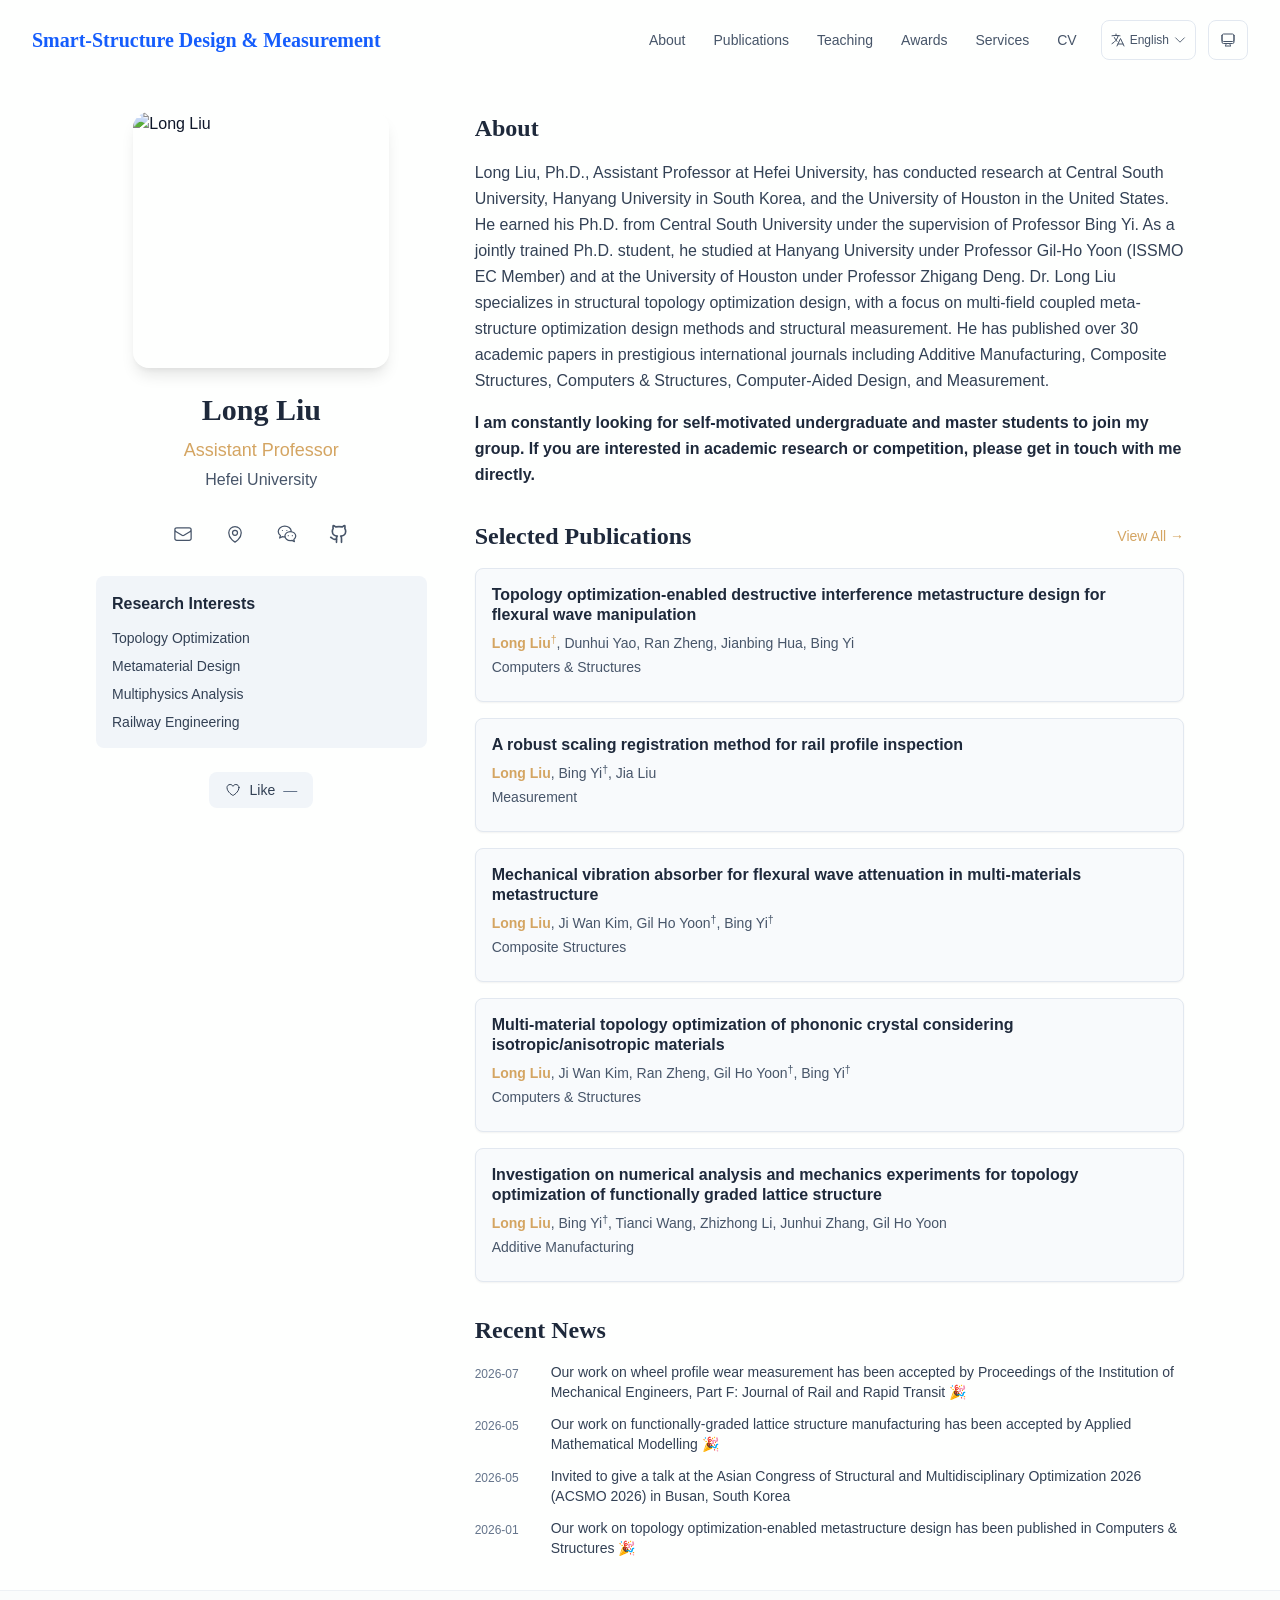
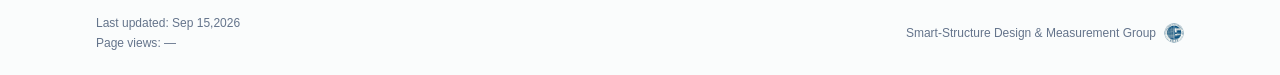
==== commit 1732063d: "Add files via upload" ====
--- a/index.html
+++ b/index.html
@@ -60,4 +60,4 @@
       root.setAttribute('data-locale', 'en');
     }
   </script><title>Long Liu</title><meta name="description" content="Assistant Professor at the Hefei University"/><meta name="author" content="Long Liu"/><meta name="keywords" content="Long Liu,PhD,Research,Hefei University"/><meta name="creator" content="Long Liu"/><meta name="publisher" content="Long Liu"/><meta property="og:title" content="Long Liu"/><meta property="og:description" content="Assistant Professor at the Hefei University"/><meta property="og:site_name" content="Long Liu&#x27;s Academic Website"/><meta property="og:locale" content="zh_CN"/><meta property="og:type" content="website"/><meta name="twitter:card" content="summary"/><meta name="twitter:title" content="Long Liu"/><meta name="twitter:description" content="Assistant Professor at the Hefei University"/><link rel="icon" href="/lab.svg"/><script>document.querySelectorAll('body link[rel="icon"], body link[rel="apple-touch-icon"]').forEach(el => document.head.appendChild(el))</script><script src="/_next/static/chunks/polyfills-42372ed130431b0a.js" noModule=""></script></head><body class="font-sans antialiased"><div style="visibility:hidden"><nav class="fixed top-0 left-0 right-0 z-50" data-headlessui-state=""><div class="transition-all duration-300 ease-out bg-transparent" style="transform:translateY(-100px)"><div class="max-w-7xl mx-auto px-4 sm:px-6 lg:px-8"><div class="flex justify-between items-center h-16 lg:h-20"><div class="flex-shrink-0" tabindex="0"><a class="text-lg lg:text-xl font-serif font-semibold text-blue-600 dark:text-blue-400 hover:text-blue-700 dark:hover:text-blue-300 transition-colors duration-200" href="/">Smart‑Structure Design &amp; Measurement</a></div><div class="hidden lg:block"><div class="ml-10 flex items-center space-x-3"><div class="relative flex items-baseline space-x-1"><a data-nav-href="/" class="relative px-3 py-2 text-sm font-medium rounded-lg transition-colors duration-150 text-primary" href="/">About</a><a data-nav-href="/publications" class="relative px-3 py-2 text-sm font-medium rounded-lg transition-colors duration-150 text-neutral-600" href="/publications/">Publications</a><a data-nav-href="/teaching" class="relative px-3 py-2 text-sm font-medium rounded-lg transition-colors duration-150 text-neutral-600" href="/teaching/">Teaching</a><a data-nav-href="/awards" class="relative px-3 py-2 text-sm font-medium rounded-lg transition-colors duration-150 text-neutral-600" href="/awards/">Awards</a><a data-nav-href="/services" class="relative px-3 py-2 text-sm font-medium rounded-lg transition-colors duration-150 text-neutral-600" href="/services/">Services</a><a data-nav-href="/cv" class="relative px-3 py-2 text-sm font-medium rounded-lg transition-colors duration-150 text-neutral-600" href="/cv/">CV</a></div><div class="flex items-center justify-center w-14 h-10 rounded-lg border border-neutral-200 dark:border-[rgba(148,163,184,0.24)] bg-background dark:bg-neutral-800"><div class="w-6 h-4 rounded bg-neutral-300 animate-pulse"></div></div><div class="flex items-center justify-center w-10 h-10 rounded-lg border border-neutral-200 dark:border-[rgba(148,163,184,0.24)] bg-background dark:bg-neutral-800"><div class="w-4 h-4 rounded-full bg-neutral-300 animate-pulse"></div></div></div></div><div class="lg:hidden flex items-center space-x-2"><div class="flex items-center justify-center w-14 h-10 rounded-lg border border-neutral-200 dark:border-[rgba(148,163,184,0.24)] bg-background dark:bg-neutral-800"><div class="w-6 h-4 rounded bg-neutral-300 animate-pulse"></div></div><div class="flex items-center justify-center w-10 h-10 rounded-lg border border-neutral-200 dark:border-[rgba(148,163,184,0.24)] bg-background dark:bg-neutral-800"><div class="w-4 h-4 rounded-full bg-neutral-300 animate-pulse"></div></div><button class="inline-flex items-center justify-center p-2 rounded-md text-neutral-600 hover:text-primary hover:bg-neutral-100 dark:hover:bg-neutral-800 focus:outline-none focus:ring-2 focus:ring-inset focus:ring-accent transition-colors duration-200" id="headlessui-disclosure-button-«R7pdb»" type="button" aria-expanded="false" data-headlessui-state=""><span class="sr-only">Open main menu</span><div><svg xmlns="http://www.w3.org/2000/svg" fill="none" viewBox="0 0 24 24" stroke-width="1.5" stroke="currentColor" aria-hidden="true" data-slot="icon" class="block h-6 w-6"><path stroke-linecap="round" stroke-linejoin="round" d="M3.75 6.75h16.5M3.75 12h16.5m-16.5 5.25h16.5"></path></svg></div></button></div></div></div></div></nav><main class="min-h-screen pt-16 lg:pt-20"><div class="max-w-6xl mx-auto px-4 sm:px-6 lg:px-8 py-8 bg-background min-h-screen"><div class="grid grid-cols-1 lg:grid-cols-3 gap-12"><div class="lg:col-span-1"><div class="sticky top-8" style="opacity:0;transform:translateY(20px)"><div class="w-64 h-64 mx-auto mb-6 rounded-2xl overflow-hidden shadow-lg hover:shadow-xl transition-all duration-200 hover:scale-105"><img alt="Long Liu" width="256" height="256" decoding="async" data-nimg="1" class="w-full h-full object-cover object-[32%_center]" style="color:transparent" src="/photo.png"/></div><div class="text-center mb-6"><h1 class="text-3xl font-serif font-bold text-primary mb-2">Long Liu</h1><p class="text-lg text-accent font-medium mb-1">Assistant Professor</p><p class="text-neutral-600 mb-2">Hefei University</p></div><div class="flex flex-wrap justify-center gap-3 sm:gap-4 mb-6 relative px-2"><div class="relative"><button class="p-2 sm:p-2 transition-colors duration-200 text-neutral-600 dark:text-neutral-400 hover:text-accent" aria-label="Email"><svg xmlns="http://www.w3.org/2000/svg" fill="none" viewBox="0 0 24 24" stroke-width="1.5" stroke="currentColor" aria-hidden="true" data-slot="icon" class="h-5 w-5"><path stroke-linecap="round" stroke-linejoin="round" d="M21.75 6.75v10.5a2.25 2.25 0 0 1-2.25 2.25h-15a2.25 2.25 0 0 1-2.25-2.25V6.75m19.5 0A2.25 2.25 0 0 0 19.5 4.5h-15a2.25 2.25 0 0 0-2.25 2.25m19.5 0v.243a2.25 2.25 0 0 1-1.07 1.916l-7.5 4.615a2.25 2.25 0 0 1-2.36 0L3.32 8.91a2.25 2.25 0 0 1-1.07-1.916V6.75"></path></svg></button></div><div class="relative"><button class="p-2 sm:p-2 transition-colors duration-200 text-neutral-600 dark:text-neutral-400 hover:text-accent" aria-label="Location"><svg xmlns="http://www.w3.org/2000/svg" fill="none" viewBox="0 0 24 24" stroke-width="1.5" stroke="currentColor" aria-hidden="true" data-slot="icon" class="h-5 w-5"><path stroke-linecap="round" stroke-linejoin="round" d="M15 10.5a3 3 0 1 1-6 0 3 3 0 0 1 6 0Z"></path><path stroke-linecap="round" stroke-linejoin="round" d="M19.5 10.5c0 7.142-7.5 11.25-7.5 11.25S4.5 17.642 4.5 10.5a7.5 7.5 0 1 1 15 0Z"></path></svg></button></div><div class="relative"><button type="button" class="p-2 transition-colors duration-200 text-neutral-600 dark:text-neutral-400 hover:text-green-600 dark:hover:text-green-400" aria-label="WeChat" aria-expanded="false"><svg viewBox="0 0 24 24" fill="none" stroke="currentColor" stroke-width="1.5" stroke-linecap="round" stroke-linejoin="round" class="h-5 w-5" xmlns="http://www.w3.org/2000/svg" aria-hidden="true"><path d="M9.5 15.5a9.8 9.8 0 0 1-2.9-.3l-3.4 1.6.9-3.1C2.5 12.5 1.5 10.8 1.5 8.9 1.5 5.4 5 2.5 9.3 2.5c4.1 0 7.5 2.7 7.8 6.1"></path><path d="M22.5 14.5c0-3-2.9-5.5-6.5-5.5s-6.5 2.5-6.5 5.5S12.4 20 16 20c.7 0 1.4-.1 2-.3l2.9 1.4-.7-2.6c1.4-1 2.3-2.4 2.3-4Z"></path><circle cx="6.5" cy="7.8" r="0.7" fill="currentColor" stroke="none"></circle><circle cx="11.8" cy="7.8" r="0.7" fill="currentColor" stroke="none"></circle><circle cx="13.5" cy="14" r="0.7" fill="currentColor" stroke="none"></circle><circle cx="18.4" cy="14" r="0.7" fill="currentColor" stroke="none"></circle></svg></button></div><a href="https://github.com" target="_blank" rel="noopener noreferrer" class="p-2 sm:p-2 text-neutral-600 dark:text-neutral-400 hover:text-accent transition-colors duration-200" aria-label="GitHub"><svg xmlns="http://www.w3.org/2000/svg" width="24" height="24" viewBox="0 0 24 24" fill="none" stroke="currentColor" stroke-width="2" stroke-linecap="round" stroke-linejoin="round" class="lucide lucide-github h-5 w-5" aria-hidden="true"><path d="M15 22v-4a4.8 4.8 0 0 0-1-3.5c3 0 6-2 6-5.5.08-1.25-.27-2.48-1-3.5.28-1.15.28-2.35 0-3.5 0 0-1 0-3 1.5-2.64-.5-5.36-.5-8 0C6 2 5 2 5 2c-.3 1.15-.3 2.35 0 3.5A5.403 5.403 0 0 0 4 9c0 3.5 3 5.5 6 5.5-.39.49-.68 1.05-.85 1.65-.17.6-.22 1.23-.15 1.85v4"></path><path d="M9 18c-4.51 2-5-2-7-2"></path></svg></a></div><div class="bg-neutral-100 dark:bg-neutral-800 rounded-lg p-4 mb-6 hover:shadow-lg transition-all duration-200 hover:scale-[1.02]"><h3 class="font-semibold text-primary mb-3">Research Interests</h3><div class="space-y-2 text-sm text-neutral-700 dark:text-neutral-500"><div>Topology Optimization</div><div>Metamaterial Design</div><div>Multiphysics Analysis</div><div>Railway Engineering</div></div></div><div class="flex justify-center"><div class="relative"><button class="flex items-center space-x-2 px-4 py-2 rounded-lg font-medium text-sm transition-all duration-200 bg-neutral-100 dark:bg-neutral-800 text-neutral-700 dark:text-neutral-500 hover:bg-red-50 dark:hover:bg-red-900/20 hover:text-red-600 dark:hover:text-red-400 cursor-pointer " tabindex="0"><svg xmlns="http://www.w3.org/2000/svg" fill="none" viewBox="0 0 24 24" stroke-width="1.5" stroke="currentColor" aria-hidden="true" data-slot="icon" class="h-4 w-4"><path stroke-linecap="round" stroke-linejoin="round" d="M21 8.25c0-2.485-2.099-4.5-4.688-4.5-1.935 0-3.597 1.126-4.312 2.733-.715-1.607-2.377-2.733-4.313-2.733C5.1 3.75 3 5.765 3 8.25c0 7.22 9 12 9 12s9-4.78 9-12Z"></path></svg><span>Like</span><span class="tabular-nums text-neutral-500 dark:text-neutral-400">—</span></button></div></div></div></div><div class="lg:col-span-2 space-y-8"><section id="about" class="scroll-mt-24 space-y-8"><section style="opacity:0;transform:translateY(20px)"><h2 class="text-2xl font-serif font-bold text-primary mb-4">About</h2><div class="text-neutral-700 dark:text-neutral-600 leading-relaxed"><p class="mb-4 last:mb-0">Long Liu, Ph.D., Assistant Professor at Hefei University, has conducted research at Central South University, Hanyang University in South Korea, and the University of Houston in the United States. He earned his Ph.D. from Central South University under the supervision of Professor Bing Yi. As a jointly trained Ph.D. student, he studied at Hanyang University under Professor Gil-Ho Yoon (ISSMO EC Member) and at the University of Houston under Professor Zhigang Deng. Dr. Long Liu specializes in structural topology optimization design, with a focus on multi-field coupled meta-structure optimization design methods and structural measurement. He has published over 30 academic papers in prestigious international journals including Additive Manufacturing, Composite Structures, Computers &amp; Structures, Computer-Aided Design, and Measurement.</p>
-<p class="mb-4 last:mb-0"><strong class="font-semibold text-primary">I am constantly looking for self-motivated undergraduate and master students to join my group. If you are interested in academic research or competition, please get in touch with me directly.</strong></p></div></section><section style="opacity:0;transform:translateY(20px)"><div class="flex items-center justify-between mb-4"><h2 class="text-2xl font-serif font-bold text-primary">Selected Publications</h2><a class="text-accent hover:text-accent-dark text-sm font-medium transition-all duration-200 rounded hover:bg-accent/10 hover:shadow-sm" href="/publications/">View All<!-- --> →</a></div><div class="space-y-4"><div class="bg-neutral-50 dark:bg-neutral-800 p-4 rounded-lg shadow-sm border border-neutral-200 dark:border-[rgba(148,163,184,0.24)] hover:shadow-lg transition-all duration-200 hover:scale-[1.02]" style="opacity:0;transform:translateY(20px)"><h3 class="font-semibold text-primary mb-2 leading-tight">Topology optimization-enabled destructive interference metastructure design for flexural wave manipulation</h3><p class="text-sm text-neutral-600 dark:text-neutral-500 mb-1"><span><span class="font-semibold text-accent ">Long Liu</span><sup class="ml-0 text-accent">†</sup>, </span><span><span class=" ">Dunhui Yao</span>, </span><span><span class=" ">Ran Zheng</span>, </span><span><span class=" ">Jianbing Hua</span>, </span><span><span class=" ">Bing Yi</span></span></p><p class="text-sm text-neutral-600 dark:text-neutral-500 mb-2">Computers &amp; Structures</p></div><div class="bg-neutral-50 dark:bg-neutral-800 p-4 rounded-lg shadow-sm border border-neutral-200 dark:border-[rgba(148,163,184,0.24)] hover:shadow-lg transition-all duration-200 hover:scale-[1.02]" style="opacity:0;transform:translateY(20px)"><h3 class="font-semibold text-primary mb-2 leading-tight">A robust scaling registration method for rail profile inspection</h3><p class="text-sm text-neutral-600 dark:text-neutral-500 mb-1"><span><span class="font-semibold text-accent ">Long Liu</span>, </span><span><span class=" ">Bing Yi</span><sup class="ml-0 text-neutral-600 dark:text-neutral-500">†</sup>, </span><span><span class=" ">Jia Liu</span></span></p><p class="text-sm text-neutral-600 dark:text-neutral-500 mb-2">Measurement</p></div><div class="bg-neutral-50 dark:bg-neutral-800 p-4 rounded-lg shadow-sm border border-neutral-200 dark:border-[rgba(148,163,184,0.24)] hover:shadow-lg transition-all duration-200 hover:scale-[1.02]" style="opacity:0;transform:translateY(20px)"><h3 class="font-semibold text-primary mb-2 leading-tight">Mechanical vibration absorber for flexural wave attenuation in multi-materials metastructure</h3><p class="text-sm text-neutral-600 dark:text-neutral-500 mb-1"><span><span class="font-semibold text-accent ">Long Liu</span>, </span><span><span class=" ">Ji Wan Kim</span>, </span><span><span class=" ">Gil Ho Yoon</span><sup class="ml-0 text-neutral-600 dark:text-neutral-500">†</sup>, </span><span><span class=" ">Bing Yi</span><sup class="ml-0 text-neutral-600 dark:text-neutral-500">†</sup></span></p><p class="text-sm text-neutral-600 dark:text-neutral-500 mb-2">Composite Structures</p></div><div class="bg-neutral-50 dark:bg-neutral-800 p-4 rounded-lg shadow-sm border border-neutral-200 dark:border-[rgba(148,163,184,0.24)] hover:shadow-lg transition-all duration-200 hover:scale-[1.02]" style="opacity:0;transform:translateY(20px)"><h3 class="font-semibold text-primary mb-2 leading-tight">Multi-material topology optimization of phononic crystal considering isotropic/anisotropic materials</h3><p class="text-sm text-neutral-600 dark:text-neutral-500 mb-1"><span><span class="font-semibold text-accent ">Long Liu</span>, </span><span><span class=" ">Ji Wan Kim</span>, </span><span><span class=" ">Ran Zheng</span>, </span><span><span class=" ">Gil Ho Yoon</span><sup class="ml-0 text-neutral-600 dark:text-neutral-500">†</sup>, </span><span><span class=" ">Bing Yi</span><sup class="ml-0 text-neutral-600 dark:text-neutral-500">†</sup></span></p><p class="text-sm text-neutral-600 dark:text-neutral-500 mb-2">Computers &amp; Structures</p></div><div class="bg-neutral-50 dark:bg-neutral-800 p-4 rounded-lg shadow-sm border border-neutral-200 dark:border-[rgba(148,163,184,0.24)] hover:shadow-lg transition-all duration-200 hover:scale-[1.02]" style="opacity:0;transform:translateY(20px)"><h3 class="font-semibold text-primary mb-2 leading-tight">Investigation on numerical analysis and mechanics experiments for topology optimization of functionally graded lattice structure</h3><p class="text-sm text-neutral-600 dark:text-neutral-500 mb-1"><span><span class="font-semibold text-accent ">Long Liu</span>, </span><span><span class=" ">Bing Yi</span><sup class="ml-0 text-neutral-600 dark:text-neutral-500">†</sup>, </span><span><span class=" ">Tianci Wang</span>, </span><span><span class=" ">Zhizhong Li</span>, </span><span><span class=" ">Junhui Zhang</span>, </span><span><span class=" ">Gil Ho Yoon</span></span></p><p class="text-sm text-neutral-600 dark:text-neutral-500 mb-2">Additive Manufacturing</p></div></div></section><section style="opacity:0;transform:translateY(20px)"><h2 class="text-2xl font-serif font-bold text-primary mb-4">Recent News</h2><div class="space-y-3"><div class="flex items-start space-x-3"><span class="text-xs text-neutral-500 mt-1 w-16 flex-shrink-0">2026-07</span><p class="text-sm text-neutral-700">Our work on wheel profile wear measurement has been accepted by Proceedings of the Institution of Mechanical Engineers, Part F: Journal of Rail and Rapid Transit 🎉</p></div><div class="flex items-start space-x-3"><span class="text-xs text-neutral-500 mt-1 w-16 flex-shrink-0">2026-05</span><p class="text-sm text-neutral-700">Our work on functionally-graded lattice structure manufacturing has been accepted by Applied Mathematical Modelling 🎉</p></div><div class="flex items-start space-x-3"><span class="text-xs text-neutral-500 mt-1 w-16 flex-shrink-0">2026-05</span><p class="text-sm text-neutral-700"> Invited to give a talk at the Asian Congress of Structural and Multidisciplinary Optimization 2026 (ACSMO 2026) in Busan, South Korea</p></div><div class="flex items-start space-x-3"><span class="text-xs text-neutral-500 mt-1 w-16 flex-shrink-0">2026-01</span><p class="text-sm text-neutral-700">Our work on topology optimization-enabled metastructure design has been published in Computers &amp; Structures 🎉</p></div></div></section></section></div></div></div><!--$--><!--/$--><!--$--><!--/$--></main><footer class="border-t border-neutral-200/50 bg-neutral-50/50 dark:bg-neutral-900/50 dark:border-neutral-700/50"><div class="max-w-6xl mx-auto px-4 sm:px-6 lg:px-8 py-6"><div class="flex flex-col sm:flex-row justify-between items-center gap-2"><div class="space-y-1 text-center sm:text-left"><p class="text-xs text-neutral-500">Last updated<!-- -->: <!-- -->Aug 31,2026</p><p class="text-xs text-neutral-500 tabular-nums">Page views<!-- -->: <!-- -->—</p></div><p class="text-xs text-neutral-500 flex items-center"><a href="liulong-hfu.github.io" target="_blank" rel="noopener noreferrer">Smart‑Structure Design &amp; Measurement Group</a><img alt="Smart-Structure Design &amp; Measurement Group" loading="lazy" width="20" height="20" decoding="async" data-nimg="1" class="ml-2 rounded-full" style="color:transparent" src="/lab.svg"/></p></div></div></footer></div><script src="/_next/static/chunks/webpack-af78f5c2c11af041.js" async=""></script><script>(self.__next_f=self.__next_f||[]).push([0])</script><script>self.__next_f.push([1,"1:\"$Sreact.fragment\"\n3:I[3719,[\"557\",\"static/chunks/557-19957a8c7146cbea.js\",\"874\",\"static/chunks/874-6cc630662f3664af.js\",\"291\",\"static/chunks/291-e39730cc9327e39b.js\",\"177\",\"static/chunks/app/layout-d7ef60759661404b.js\"],\"ThemeProvider\"]\n4:I[310,[\"557\",\"static/chunks/557-19957a8c7146cbea.js\",\"874\",\"static/chunks/874-6cc630662f3664af.js\",\"291\",\"static/chunks/291-e39730cc9327e39b.js\",\"177\",\"static/chunks/app/layout-d7ef60759661404b.js\"],\"LocaleProvider\"]\n5:I[4574,[\"557\",\"static/chunks/557-19957a8c7146cbea.js\",\"874\",\"static/chunks/874-6cc630662f3664af.js\",\"291\",\"static/chunks/291-e39730cc9327e39b.js\",\"177\",\"static/chunks/app/layout-d7ef60759661404b.js\"],\"default\"]\n6:I[7555,[],\"\"]\n7:I[1295,[],\"\"]\n8:I[2548,[\"557\",\"static/chunks/557-19957a8c7146cbea.js\",\"874\",\"static/chunks/874-6cc630662f3664af.js\",\"291\",\"static/chunks/291-e39730cc9327e39b.js\",\"177\",\"static/chunks/app/layout-d7ef60759661404b.js\"],\"default\"]\n9:I[2038,[\"557\",\"static/chunks/557-19957a8c7146cbea.js\",\"872\",\"static/chunks/872-a52faa3eed499ce0.js\",\"874\",\"static/chunks/874-6cc630662f3664af.js\",\"627\",\"static/chunks/627-970b820f6c8deb8a.js\",\"748\",\"static/chunks/748-7adab745ddf1c1d9.js\",\"974\",\"static/chunks/app/page-44c7daf4a397c695.js\"],\"default\"]\n1d:I[9665,[],\"MetadataBoundary\"]\n1f:I[9665,[],\"OutletBoundary\"]\n22:I[4911,[],\"AsyncMetadataOutlet\"]\n24:I[9665,[],\"ViewportBoundary\"]\n26:I[6614,[],\"\"]\n:HL[\"/_next/static/css/3451068bec625bdc.css\",\"style\"]\n2:T5d8,\n    try {\n      const cfg = {\"enabled\":true,\"locales\":[\"en\",\"zh\"],\"defaultLocale\":\"en\",\"mode\":\"fixed\",\"fixedLocale\":\"en\",\"persist\":true,\"switcher\":true,\"labels\":{\"en\":\"English\",\"zh\":\"中文\"}};\n      const storageKey = 'locale-storage';\n      const normalize = (value) =\u003e typeof value === 'string' ? value.trim().replace('_', '-').toLowerCase() : '';\n      const matchLocale = (candidate) =\u003e {\n        const normalized = normalize(candidate);\n        if (!normalized) return null;\n        if (cfg.locales.includes(normalized)) return normalized;\n        const language = normalized.split('-')[0];\n        if (cfg.loc"])</script><script>self.__next_f.push([1,"ales.includes(language)) return language;\n        return null;\n      };\n\n      let resolved = null;\n\n      if (!cfg.enabled) {\n        resolved = cfg.defaultLocale;\n      } else if (cfg.persist) {\n        resolved = matchLocale(localStorage.getItem(storageKey));\n      }\n\n      if (!resolved) {\n        if (cfg.mode === 'fixed') {\n          resolved = cfg.fixedLocale;\n        } else {\n          resolved = matchLocale(navigator.language);\n        }\n      }\n\n      if (!resolved) {\n        resolved = cfg.defaultLocale;\n      }\n\n      const root = document.documentElement;\n      root.lang = resolved;\n      root.setAttribute('data-locale', resolved);\n\n      if (cfg.persist) {\n        localStorage.setItem(storageKey, resolved);\n      }\n    } catch (e) {\n      const root = document.documentElement;\n      root.lang = 'en';\n      root.setAttribute('data-locale', 'en');\n    }\n  a:T416,Long Liu, Ph.D., Assistant Professor at Hefei University, has conducted research at Central South University, Hanyang University in South Korea, and the University of Houston in the United States. He earned his Ph.D. from Central South University under the supervision of Professor Bing Yi. As a jointly trained Ph.D. student, he studied at Hanyang University under Professor Gil-Ho Yoon (ISSMO EC Member) and at the University of Houston under Professor Zhigang Deng. Dr. Long Liu specializes in structural topology optimization design, with a focus on multi-field coupled meta-structure optimization design methods and structural measurement. He has published over 30 academic papers in prestigious international journals including Additive Manufacturing, Composite Structures, Computers \u0026 Structures, Computer-Aided Design, and Measurement.\r\n\r\n\r\n**I am constantly looking for self-motivated undergraduate and master students to join my group. If you are interested in academic research or competition, please get in touch with me directly.**\r\nb:T503,Destructive interference-based mechanical metamaterials hold promise for manipulating flexural waves in host "])</script><script>self.__next_f.push([1,"structures, demonstrating superior performance in mitigating mechanical vibrations over a broad frequency range. This paper presents an embedded phononic structure designed to attenuate flexural wave propagation in beam structures, using the topology optimization method. First, the theoretical framework for flexural wave propagation in a beam structure is derived. Then, an optimization objective is formulated to manipulate the flexural wavelength, and the solid isotropic material penalization (SIMP) method is employed to optimize the material distribution of the beam cross-section. Subsequently, an embedded phononic structure based on destructive interference is designed to control flexural waves in the beam. Finally, numerical simulations are conducted to evaluate the performance of the proposed method in attenuating flexural wave propagation. The results confirm the effectiveness of the embedded phononic structure for bending wave mitigation in beam structures. This study represents a novel approach to designing mechanical vibration absorbers based on destructive interference for flexural wave manipulation with assistance of topology optimization method.c:T674,@article{liu2026topology,\n  title = {Topology optimization-enabled destructive interference metastructure design for flexural wave manipulation},\n  author = {Liu, Long and Yao, Dunhui and Zheng, Ran and Hua, Jianbing and Yi, Bing},\n  journal = {Computers \\\u0026 Structures},\n  volume = {320},\n  pages = {108031},\n  year = {2026},\n  publisher = {Elsevier},\n  abstract = {Destructive interference-based mechanical metamaterials hold promise for manipulating flexural waves in host structures, demonstrating superior performance in mitigating mechanical vibrations over a broad frequency range. This paper presents an embedded phononic structure designed to attenuate flexural wave propagation in beam structures, using the topology optimization method. First, the theoretical framework for flexural wave propagation in a beam structure is derived. Then, an optimization obj"])</script><script>self.__next_f.push([1,"ective is formulated to manipulate the flexural wavelength, and the solid isotropic material penalization (SIMP) method is employed to optimize the material distribution of the beam cross-section. Subsequently, an embedded phononic structure based on destructive interference is designed to control flexural waves in the beam. Finally, numerical simulations are conducted to evaluate the performance of the proposed method in attenuating flexural wave propagation. The results confirm the effectiveness of the embedded phononic structure for bending wave mitigation in beam structures. This study represents a novel approach to designing mechanical vibration absorbers based on destructive interference for flexural wave manipulation with assistance of topology optimization method.}\n}d:T4aa,Accurate measurement of rail profile wear is crucial for railroad monitoring and maintenance, ensuring the security of railway transport. Therefore, laser sensor-based profile measurement has been widely adopted to verify whether the geometric shape of the rail meets service requirements. However, two major challenges — profile distortion and noise points — significantly affect the accuracy of measurement results. Hence, this paper presents a robust scaling point set registration method to address these issues. Firstly, we outline the challenges of rail profile inspection using laser sensors and formulate the coordination alignment problem. Then, we propose a robust scaling point set registration method (RSPM) that utilizes a scaled German–McClure loss function to calibrate profile distortion, which is resilient to noise points and outliers. Finally, we evaluate and apply the proposed method for rail profile inspection. Experimental results demonstrate that the proposed method performs well in terms of distorted profile calibration, noise points, and outlier resistance when compared with the iterative closest point and reweighted-scaling iterative closest point methods.e:T5bf,@article{liu2025robust,\n  title = {A robust scaling reg"])</script><script>self.__next_f.push([1,"istration method for rail profile inspection},\n  author = {Liu, Long and Yi, Bing and Liu, Jia},\n  journal = {Measurement},\n  volume = {249},\n  pages = {116972},\n  year = {2025},\n  publisher = {Elsevier},\n  abstract = {Accurate measurement of rail profile wear is crucial for railroad monitoring and maintenance, ensuring the security of railway transport. Therefore, laser sensor-based profile measurement has been widely adopted to verify whether the geometric shape of the rail meets service requirements. However, two major challenges — profile distortion and noise points — significantly affect the accuracy of measurement results. Hence, this paper presents a robust scaling point set registration method to address these issues. Firstly, we outline the challenges of rail profile inspection using laser sensors and formulate the coordination alignment problem. Then, we propose a robust scaling point set registration method (RSPM) that utilizes a scaled German–McClure loss function to calibrate profile distortion, which is resilient to noise points and outliers. Finally, we evaluate and apply the proposed method for rail profile inspection. Experimental results demonstrate that the proposed method performs well in terms of distorted profile calibration, noise points, and outlier resistance when compared with the iterative closest point and reweighted-scaling iterative closest point methods.}\n}f:T5b2,Vibration isolation is a promise to suppress mechanical vibration from a host structure, similarly, a mechanical vibration absorber, a simple but effective device to attenuate flexural wave propagation, which has been implemented in civil and mechanical engineering. This paper presents a type of composite sandwich phononic crystal to attenuate the flexural wave propagation in a beam structure, which can effectively suppress mechanical vibration in a broad band gap by repetitively arranging phononic crystal. First, the elastic wave dispersion characteristic in a composite sandwich beam structure is derived, and a trian"])</script><script>self.__next_f.push([1,"gular shape phononic crystal for flexural wave attenuation by taking advantage of destructive interference is presented. Then two dimensional phononic crystals are designed by assembling four different unit-cells of metabeam. Finally, numerical experiments are conducted to verify the effectiveness of the proposed mechanical metamaterial absorbers to attenuate flexural wave propagation, the numerical results indicate that the proposed metamaterial is of good performance in mechanical vibration suppression, which can effectively mitigate structure vibration in low-frequency domain than the structure without phononic crystal and single layer metamaterial beam structure. It is the first attempt to design a mechanical metamaterial absorber with the mechanism of destructive interference with composite sandwich phononic crystal.10:T702,@article{liu2024absorber,\n  title = {Mechanical vibration absorber for flexural wave attenuation in multi-materials metastructure},\n  author = {Liu, Long and Kim, Ji Wan and Yoon, Gil Ho and Yi, Bing},\n  journal = {Composite Structures},\n  volume = {331},\n  pages = {117859},\n  year = {2024},\n  publisher = {Elsevier},\n  abstract = {Vibration isolation is a promise to suppress mechanical vibration from a host structure, similarly, a mechanical vibration absorber, a simple but effective device to attenuate flexural wave propagation, which has been implemented in civil and mechanical engineering. This paper presents a type of composite sandwich phononic crystal to attenuate the flexural wave propagation in a beam structure, which can effectively suppress mechanical vibration in a broad band gap by repetitively arranging phononic crystal. First, the elastic wave dispersion characteristic in a composite sandwich beam structure is derived, and a triangular shape phononic crystal for flexural wave attenuation by taking advantage of destructive interference is presented. Then two dimensional phononic crystals are designed by assembling four different unit-cells of metabeam. Finally, numerical expe"])</script><script>self.__next_f.push([1,"riments are conducted to verify the effectiveness of the proposed mechanical metamaterial absorbers to attenuate flexural wave propagation, the numerical results indicate that the proposed metamaterial is of good performance in mechanical vibration suppression, which can effectively mitigate structure vibration in low-frequency domain than the structure without phononic crystal and single layer metamaterial beam structure. It is the first attempt to design a mechanical metamaterial absorber with the mechanism of destructive interference with composite sandwich phononic crystal.}\n}11:T52d,@article{liu2024multi,\n  title = {Multi-material topology optimization of phononic crystal considering isotropic/anisotropic materials},\n  author = {Liu, Long and Kim, Ji Wan and Zheng, Ran and Yoon, Gil Ho and Yi, Bing},\n  journal = {Computers \\\u0026 Structures},\n  volume = {302},\n  pages = {107479},\n  year = {2024},\n  publisher = {Elsevier},\n  abstract = {Multi-material phononic crystals hold promise for manipulating elastic wave propagation, enhancing the rigidity of the host structure, and realizing multifunctionality, including electric conduction, sound insulation, and heat diffusion. This paper presents a multi-material topology optimization pipeline for phononic crystal design, incorporating both isotropic and anisotropic materials. First, the dispersion theory for elastic wave propagation in periodic structures is presented. Then a novel interpolation function is proposed for multi-material topology optimization by using a variant of the projection operator. Finally, both isotropic and anisotropic materials are utilized to demonstrate the effectiveness of the proposed method for multi-material phononic crystal design when compared with SIMP-based structures. The numerical analysis indicates that the proposed method performs well in optimizing the phononic structure with metal composite materials.}\n}12:T48a,A physical driven method for constructing functionally graded lattice structure is proposed by extending the conventiona"])</script><script>self.__next_f.push([1,"l Solid Isotropic Material with Penalization (SIMP) method with linear buckling load factors and total volume constraints rather than introducing local volume constraints. It can efficiently and effectively construct functionally graded lattice structure by using the SIMP material model for topology optimization with different buckling load factors according to the linearized buckling criteria and the same volume fraction, which greatly improved both the stability and stiffness of the optimal structure. Furthermore, the optimized structures of the illustrative cases are manufactured by means of the fused deposition modeling. Both the numerical analysis and mechanics experiments are further conducted to illustrate the effectiveness of the proposed method compared with the structural topology optimization with SIMP method and the infill structure. To the best of our knowledge, it is the first time to validate the topology optimization of functionally graded lattice structure via both numerical analysis and mechanics experiments.13:T628,@article{liu2021investigation,\n  title = {Investigation on numerical analysis and mechanics experiments for topology optimization of functionally graded lattice structure},\n  author = {Liu, Long and Yi, Bing and Wang, Tianci and Li, Zhizhong and Zhang, Junhui and Yoon, Gil Ho},\n  journal = {Additive Manufacturing},\n  volume = {47},\n  pages = {102275},\n  year = {2021},\n  publisher = {Elsevier},\n  abstract = {A physical driven method for constructing functionally graded lattice structure is proposed by extending the conventional Solid Isotropic Material with Penalization (SIMP) method with linear buckling load factors and total volume constraints rather than introducing local volume constraints. It can efficiently and effectively construct functionally graded lattice structure by using the SIMP material model for topology optimization with different buckling load factors according to the linearized buckling criteria and the same volume fraction, which greatly improved both the stabilit"])</script><script>self.__next_f.push([1,"y and stiffness of the optimal structure. Furthermore, the optimized structures of the illustrative cases are manufactured by means of the fused deposition modeling. Both the numerical analysis and mechanics experiments are further conducted to illustrate the effectiveness of the proposed method compared with the structural topology optimization with SIMP method and the infill structure. To the best of our knowledge, it is the first time to validate the topology optimization of functionally graded lattice structure via both numerical analysis and mechanics experiments.}\n}14:T503,Destructive interference-based mechanical metamaterials hold promise for manipulating flexural waves in host structures, demonstrating superior performance in mitigating mechanical vibrations over a broad frequency range. This paper presents an embedded phononic structure designed to attenuate flexural wave propagation in beam structures, using the topology optimization method. First, the theoretical framework for flexural wave propagation in a beam structure is derived. Then, an optimization objective is formulated to manipulate the flexural wavelength, and the solid isotropic material penalization (SIMP) method is employed to optimize the material distribution of the beam cross-section. Subsequently, an embedded phononic structure based on destructive interference is designed to control flexural waves in the beam. Finally, numerical simulations are conducted to evaluate the performance of the proposed method in attenuating flexural wave propagation. The results confirm the effectiveness of the embedded phononic structure for bending wave mitigation in beam structures. This study represents a novel approach to designing mechanical vibration absorbers based on destructive interference for flexural wave manipulation with assistance of topology optimization method.15:T674,@article{liu2026topology,\n  title = {Topology optimization-enabled destructive interference metastructure design for flexural wave manipulation},\n  author = {Liu, Long and"])</script><script>self.__next_f.push([1," Yao, Dunhui and Zheng, Ran and Hua, Jianbing and Yi, Bing},\n  journal = {Computers \\\u0026 Structures},\n  volume = {320},\n  pages = {108031},\n  year = {2026},\n  publisher = {Elsevier},\n  abstract = {Destructive interference-based mechanical metamaterials hold promise for manipulating flexural waves in host structures, demonstrating superior performance in mitigating mechanical vibrations over a broad frequency range. This paper presents an embedded phononic structure designed to attenuate flexural wave propagation in beam structures, using the topology optimization method. First, the theoretical framework for flexural wave propagation in a beam structure is derived. Then, an optimization objective is formulated to manipulate the flexural wavelength, and the solid isotropic material penalization (SIMP) method is employed to optimize the material distribution of the beam cross-section. Subsequently, an embedded phononic structure based on destructive interference is designed to control flexural waves in the beam. Finally, numerical simulations are conducted to evaluate the performance of the proposed method in attenuating flexural wave propagation. The results confirm the effectiveness of the embedded phononic structure for bending wave mitigation in beam structures. This study represents a novel approach to designing mechanical vibration absorbers based on destructive interference for flexural wave manipulation with assistance of topology optimization method.}\n}16:T4aa,Accurate measurement of rail profile wear is crucial for railroad monitoring and maintenance, ensuring the security of railway transport. Therefore, laser sensor-based profile measurement has been widely adopted to verify whether the geometric shape of the rail meets service requirements. However, two major challenges — profile distortion and noise points — significantly affect the accuracy of measurement results. Hence, this paper presents a robust scaling point set registration method to address these issues. Firstly, we outline the challenges of "])</script><script>self.__next_f.push([1,"rail profile inspection using laser sensors and formulate the coordination alignment problem. Then, we propose a robust scaling point set registration method (RSPM) that utilizes a scaled German–McClure loss function to calibrate profile distortion, which is resilient to noise points and outliers. Finally, we evaluate and apply the proposed method for rail profile inspection. Experimental results demonstrate that the proposed method performs well in terms of distorted profile calibration, noise points, and outlier resistance when compared with the iterative closest point and reweighted-scaling iterative closest point methods.17:T5bf,@article{liu2025robust,\n  title = {A robust scaling registration method for rail profile inspection},\n  author = {Liu, Long and Yi, Bing and Liu, Jia},\n  journal = {Measurement},\n  volume = {249},\n  pages = {116972},\n  year = {2025},\n  publisher = {Elsevier},\n  abstract = {Accurate measurement of rail profile wear is crucial for railroad monitoring and maintenance, ensuring the security of railway transport. Therefore, laser sensor-based profile measurement has been widely adopted to verify whether the geometric shape of the rail meets service requirements. However, two major challenges — profile distortion and noise points — significantly affect the accuracy of measurement results. Hence, this paper presents a robust scaling point set registration method to address these issues. Firstly, we outline the challenges of rail profile inspection using laser sensors and formulate the coordination alignment problem. Then, we propose a robust scaling point set registration method (RSPM) that utilizes a scaled German–McClure loss function to calibrate profile distortion, which is resilient to noise points and outliers. Finally, we evaluate and apply the proposed method for rail profile inspection. Experimental results demonstrate that the proposed method performs well in terms of distorted profile calibration, noise points, and outlier resistance when compared with the iterative closes"])</script><script>self.__next_f.push([1,"t point and reweighted-scaling iterative closest point methods.}\n}18:T5b2,Vibration isolation is a promise to suppress mechanical vibration from a host structure, similarly, a mechanical vibration absorber, a simple but effective device to attenuate flexural wave propagation, which has been implemented in civil and mechanical engineering. This paper presents a type of composite sandwich phononic crystal to attenuate the flexural wave propagation in a beam structure, which can effectively suppress mechanical vibration in a broad band gap by repetitively arranging phononic crystal. First, the elastic wave dispersion characteristic in a composite sandwich beam structure is derived, and a triangular shape phononic crystal for flexural wave attenuation by taking advantage of destructive interference is presented. Then two dimensional phononic crystals are designed by assembling four different unit-cells of metabeam. Finally, numerical experiments are conducted to verify the effectiveness of the proposed mechanical metamaterial absorbers to attenuate flexural wave propagation, the numerical results indicate that the proposed metamaterial is of good performance in mechanical vibration suppression, which can effectively mitigate structure vibration in low-frequency domain than the structure without phononic crystal and single layer metamaterial beam structure. It is the first attempt to design a mechanical metamaterial absorber with the mechanism of destructive interference with composite sandwich phononic crystal.19:T702,@article{liu2024absorber,\n  title = {Mechanical vibration absorber for flexural wave attenuation in multi-materials metastructure},\n  author = {Liu, Long and Kim, Ji Wan and Yoon, Gil Ho and Yi, Bing},\n  journal = {Composite Structures},\n  volume = {331},\n  pages = {117859},\n  year = {2024},\n  publisher = {Elsevier},\n  abstract = {Vibration isolation is a promise to suppress mechanical vibration from a host structure, similarly, a mechanical vibration absorber, a simple but effective device to attenuate"])</script><script>self.__next_f.push([1," flexural wave propagation, which has been implemented in civil and mechanical engineering. This paper presents a type of composite sandwich phononic crystal to attenuate the flexural wave propagation in a beam structure, which can effectively suppress mechanical vibration in a broad band gap by repetitively arranging phononic crystal. First, the elastic wave dispersion characteristic in a composite sandwich beam structure is derived, and a triangular shape phononic crystal for flexural wave attenuation by taking advantage of destructive interference is presented. Then two dimensional phononic crystals are designed by assembling four different unit-cells of metabeam. Finally, numerical experiments are conducted to verify the effectiveness of the proposed mechanical metamaterial absorbers to attenuate flexural wave propagation, the numerical results indicate that the proposed metamaterial is of good performance in mechanical vibration suppression, which can effectively mitigate structure vibration in low-frequency domain than the structure without phononic crystal and single layer metamaterial beam structure. It is the first attempt to design a mechanical metamaterial absorber with the mechanism of destructive interference with composite sandwich phononic crystal.}\n}1a:T52d,@article{liu2024multi,\n  title = {Multi-material topology optimization of phononic crystal considering isotropic/anisotropic materials},\n  author = {Liu, Long and Kim, Ji Wan and Zheng, Ran and Yoon, Gil Ho and Yi, Bing},\n  journal = {Computers \\\u0026 Structures},\n  volume = {302},\n  pages = {107479},\n  year = {2024},\n  publisher = {Elsevier},\n  abstract = {Multi-material phononic crystals hold promise for manipulating elastic wave propagation, enhancing the rigidity of the host structure, and realizing multifunctionality, including electric conduction, sound insulation, and heat diffusion. This paper presents a multi-material topology optimization pipeline for phononic crystal design, incorporating both isotropic and anisotropic materials. First, "])</script><script>self.__next_f.push([1,"the dispersion theory for elastic wave propagation in periodic structures is presented. Then a novel interpolation function is proposed for multi-material topology optimization by using a variant of the projection operator. Finally, both isotropic and anisotropic materials are utilized to demonstrate the effectiveness of the proposed method for multi-material phononic crystal design when compared with SIMP-based structures. The numerical analysis indicates that the proposed method performs well in optimizing the phononic structure with metal composite materials.}\n}1b:T48a,A physical driven method for constructing functionally graded lattice structure is proposed by extending the conventional Solid Isotropic Material with Penalization (SIMP) method with linear buckling load factors and total volume constraints rather than introducing local volume constraints. It can efficiently and effectively construct functionally graded lattice structure by using the SIMP material model for topology optimization with different buckling load factors according to the linearized buckling criteria and the same volume fraction, which greatly improved both the stability and stiffness of the optimal structure. Furthermore, the optimized structures of the illustrative cases are manufactured by means of the fused deposition modeling. Both the numerical analysis and mechanics experiments are further conducted to illustrate the effectiveness of the proposed method compared with the structural topology optimization with SIMP method and the infill structure. To the best of our knowledge, it is the first time to validate the topology optimization of functionally graded lattice structure via both numerical analysis and mechanics experiments.1c:T628,@article{liu2021investigation,\n  title = {Investigation on numerical analysis and mechanics experiments for topology optimization of functionally graded lattice structure},\n  author = {Liu, Long and Yi, Bing and Wang, Tianci and Li, Zhizhong and Zhang, Junhui and Yoon, Gil Ho},\n  journal = {Additiv"])</script><script>self.__next_f.push([1,"e Manufacturing},\n  volume = {47},\n  pages = {102275},\n  year = {2021},\n  publisher = {Elsevier},\n  abstract = {A physical driven method for constructing functionally graded lattice structure is proposed by extending the conventional Solid Isotropic Material with Penalization (SIMP) method with linear buckling load factors and total volume constraints rather than introducing local volume constraints. It can efficiently and effectively construct functionally graded lattice structure by using the SIMP material model for topology optimization with different buckling load factors according to the linearized buckling criteria and the same volume fraction, which greatly improved both the stability and stiffness of the optimal structure. Furthermore, the optimized structures of the illustrative cases are manufactured by means of the fused deposition modeling. Both the numerical analysis and mechanics experiments are further conducted to illustrate the effectiveness of the proposed method compared with the structural topology optimization with SIMP method and the infill structure. To the best of our knowledge, it is the first time to validate the topology optimization of functionally graded lattice structure via both numerical analysis and mechanics experiments.}\n}"])</script><script>self.__next_f.push([1,"0:{\"P\":null,\"b\":\"hAQKqC8reXPzmH8YBzXvU\",\"p\":\"\",\"c\":[\"\",\"\"],\"i\":false,\"f\":[[[\"\",{\"children\":[\"__PAGE__\",{}]},\"$undefined\",\"$undefined\",true],[\"\",[\"$\",\"$1\",\"c\",{\"children\":[[[\"$\",\"link\",\"0\",{\"rel\":\"stylesheet\",\"href\":\"/_next/static/css/3451068bec625bdc.css\",\"precedence\":\"next\",\"crossOrigin\":\"$undefined\",\"nonce\":\"$undefined\"}]],[\"$\",\"html\",null,{\"lang\":\"en\",\"className\":\"scroll-smooth\",\"suppressHydrationWarning\":true,\"children\":[[\"$\",\"head\",null,{\"children\":[[\"$\",\"link\",null,{\"rel\":\"icon\",\"href\":\"/lab.svg\",\"type\":\"image/svg+xml\"}],[\"$\",\"link\",null,{\"rel\":\"dns-prefetch\",\"href\":\"liulong-hfu.github.io\"}],[\"$\",\"link\",null,{\"rel\":\"preconnect\",\"href\":\"liulong-hfu.github.io\",\"crossOrigin\":\"\"}],[\"$\",\"link\",null,{\"rel\":\"preload\",\"as\":\"font\",\"type\":\"font/woff2\",\"href\":\"https://jialeliu.com/fonts/georgiab.woff2\",\"crossOrigin\":\"\"}],[\"$\",\"script\",null,{\"dangerouslySetInnerHTML\":{\"__html\":\"\\n              try {\\n                const theme = localStorage.getItem('theme-storage');\\n                const parsed = theme ? JSON.parse(theme) : null;\\n                const setting = parsed?.state?.theme || 'system';\\n                const prefersDark = typeof window !== 'undefined' \u0026\u0026 window.matchMedia \u0026\u0026 window.matchMedia('(prefers-color-scheme: dark)').matches;\\n                const effective = setting === 'dark' ? 'dark' : (setting === 'light' ? 'light' : (prefersDark ? 'dark' : 'light'));\\n                var root = document.documentElement;\\n                root.classList.add(effective);\\n                root.setAttribute('data-theme', effective);\\n              } catch (e) {\\n                var root = document.documentElement;\\n                root.classList.add('light');\\n                root.setAttribute('data-theme', 'light');\\n              }\\n            \"}}],[\"$\",\"script\",null,{\"dangerouslySetInnerHTML\":{\"__html\":\"$2\"}}]]}],[\"$\",\"body\",null,{\"className\":\"font-sans antialiased\",\"children\":[\"$\",\"$L3\",null,{\"children\":[\"$\",\"$L4\",null,{\"config\":{\"enabled\":true,\"locales\":[\"en\",\"zh\"],\"defaultLocale\":\"en\",\"mode\":\"fixed\",\"fixedLocale\":\"en\",\"persist\":true,\"switcher\":true,\"labels\":{\"en\":\"English\",\"zh\":\"中文\"}},\"children\":[[\"$\",\"$L5\",null,{\"items\":[{\"title\":\"About\",\"type\":\"page\",\"target\":\"about\",\"href\":\"/\"},{\"title\":\"Publications\",\"type\":\"page\",\"target\":\"publications\",\"href\":\"/publications\"},{\"title\":\"Teaching\",\"type\":\"page\",\"target\":\"teaching\",\"href\":\"/teaching\"},{\"title\":\"Awards\",\"type\":\"page\",\"target\":\"awards\",\"href\":\"/awards\"},{\"title\":\"Services\",\"type\":\"page\",\"target\":\"services\",\"href\":\"/services\"},{\"title\":\"CV\",\"type\":\"page\",\"target\":\"cv\",\"href\":\"/cv\"}],\"siteTitle\":\"Long Liu\",\"enableOnePageMode\":false,\"i18n\":\"$0:f:0:1:1:props:children:1:props:children:1:props:children:props:children:props:config\",\"itemsByLocale\":{\"en\":[{\"title\":\"About\",\"type\":\"page\",\"target\":\"about\",\"href\":\"/\"},{\"title\":\"Publications\",\"type\":\"page\",\"target\":\"publications\",\"href\":\"/publications\"},{\"title\":\"Teaching\",\"type\":\"page\",\"target\":\"teaching\",\"href\":\"/teaching\"},{\"title\":\"Awards\",\"type\":\"page\",\"target\":\"awards\",\"href\":\"/awards\"},{\"title\":\"Services\",\"type\":\"page\",\"target\":\"services\",\"href\":\"/services\"},{\"title\":\"CV\",\"type\":\"page\",\"target\":\"cv\",\"href\":\"/cv\"}],\"zh\":[{\"title\":\"关于我\",\"type\":\"page\",\"target\":\"about\",\"href\":\"/\"},{\"title\":\"论文\",\"type\":\"page\",\"target\":\"publications\",\"href\":\"/publications\"},{\"title\":\"教学\",\"type\":\"page\",\"target\":\"teaching\",\"href\":\"/teaching\"},{\"title\":\"奖项\",\"type\":\"page\",\"target\":\"awards\",\"href\":\"/awards\"},{\"title\":\"服务\",\"type\":\"page\",\"target\":\"services\",\"href\":\"/services\"},{\"title\":\"简历\",\"type\":\"page\",\"target\":\"cv\",\"href\":\"/cv\"}]},\"siteTitleByLocale\":{\"en\":\"Long Liu\",\"zh\":\"刘龙\"}}],[\"$\",\"main\",null,{\"className\":\"min-h-screen pt-16 lg:pt-20\",\"children\":[\"$\",\"$L6\",null,{\"parallelRouterKey\":\"children\",\"error\":\"$undefined\",\"errorStyles\":\"$undefined\",\"errorScripts\":\"$undefined\",\"template\":[\"$\",\"$L7\",null,{}],\"templateStyles\":\"$undefined\",\"templateScripts\":\"$undefined\",\"notFound\":[[[\"$\",\"title\",null,{\"children\":\"404: This page could not be found.\"}],[\"$\",\"div\",null,{\"style\":{\"fontFamily\":\"system-ui,\\\"Segoe UI\\\",Roboto,Helvetica,Arial,sans-serif,\\\"Apple Color Emoji\\\",\\\"Segoe UI Emoji\\\"\",\"height\":\"100vh\",\"textAlign\":\"center\",\"display\":\"flex\",\"flexDirection\":\"column\",\"alignItems\":\"center\",\"justifyContent\":\"center\"},\"children\":[\"$\",\"div\",null,{\"children\":[[\"$\",\"style\",null,{\"dangerouslySetInnerHTML\":{\"__html\":\"body{color:#000;background:#fff;margin:0}.next-error-h1{border-right:1px solid rgba(0,0,0,.3)}@media (prefers-color-scheme:dark){body{color:#fff;background:#000}.next-error-h1{border-right:1px solid rgba(255,255,255,.3)}}\"}}],[\"$\",\"h1\",null,{\"className\":\"next-error-h1\",\"style\":{\"display\":\"inline-block\",\"margin\":\"0 20px 0 0\",\"padding\":\"0 23px 0 0\",\"fontSize\":24,\"fontWeight\":500,\"verticalAlign\":\"top\",\"lineHeight\":\"49px\"},\"children\":404}],[\"$\",\"div\",null,{\"style\":{\"display\":\"inline-block\"},\"children\":[\"$\",\"h2\",null,{\"style\":{\"fontSize\":14,\"fontWeight\":400,\"lineHeight\":\"49px\",\"margin\":0},\"children\":\"This page could not be found.\"}]}]]}]}]],[]],\"forbidden\":\"$undefined\",\"unauthorized\":\"$undefined\"}]}],[\"$\",\"$L8\",null,{\"lastUpdated\":\"Aug 31,2026\",\"lastUpdatedByLocale\":{\"en\":\"Aug 31,2026\",\"zh\":\"2026年8月31日\"},\"defaultLocale\":\"en\"}]]}]}]}]]}]]}],{\"children\":[\"__PAGE__\",[\"$\",\"$1\",\"c\",{\"children\":[[\"$\",\"$L9\",null,{\"dataByLocale\":{\"en\":{\"author\":{\"name\":\"Long Liu\",\"title\":\"Assistant Professor\",\"institution\":\"Hefei University\",\"avatar\":\"/photo.png\"},\"social\":{\"email\":\"liulong@hfuu.edu.cn\",\"location\":\"Hefei, China\",\"location_url\":\"https://maps.gaode.com\",\"location_details\":[\"Room 303, No. 41 Building,\",\"Hefei University, Hefei, China\"],\"google_scholar\":\"https://scholar.google.com\",\"orcid\":\"https://orcid.org\",\"github\":\"https://github.com\",\"linkedin\":\"https://linkedin.com\"},\"features\":{\"enable_likes\":true,\"enable_one_page_mode\":false},\"enableOnePageMode\":false,\"researchInterests\":[\"Topology Optimization\",\"Metamaterial Design\",\"Multiphysics Analysis\",\"Railway Engineering\"],\"pagesToShow\":[{\"type\":\"about\",\"id\":\"about\",\"sections\":[{\"id\":\"about\",\"type\":\"markdown\",\"source\":\"bio.md\",\"title\":\"About\",\"content\":\"$a\"},{\"id\":\"featured_publications\",\"type\":\"publications\",\"title\":\"Selected Publications\",\"filter\":\"selected\",\"limit\":5,\"publications\":[{\"id\":\"liu2026topology\",\"title\":\"Topology optimization-enabled destructive interference metastructure design for flexural wave manipulation\",\"titleNodes\":[{\"type\":\"text\",\"text\":\"Topology optimization-enabled destructive interference metastructure design for flexural wave manipulation\"}],\"authors\":[{\"name\":\"Long Liu\",\"isHighlighted\":true,\"isCorresponding\":true,\"isCoAuthor\":false},{\"name\":\"Dunhui Yao\",\"isHighlighted\":false,\"isCorresponding\":false,\"isCoAuthor\":false},{\"name\":\"Ran Zheng\",\"isHighlighted\":false,\"isCorresponding\":false,\"isCoAuthor\":false},{\"name\":\"Jianbing Hua\",\"isHighlighted\":false,\"isCorresponding\":false,\"isCoAuthor\":false},{\"name\":\"Bing Yi\",\"isHighlighted\":false,\"isCorresponding\":false,\"isCoAuthor\":false}],\"year\":2026,\"type\":\"journal\",\"status\":\"published\",\"tags\":[\"Topology optimization; Vibration absorber; Metamaterial; Flexural wave; Destructive interference\"],\"keywords\":\"$0:f:0:1:2:children:1:props:children:0:props:dataByLocale:en:pagesToShow:0:sections:1:publications:0:tags\",\"researchArea\":\"machine-learning\",\"journal\":\"Computers \u0026 Structures\",\"conference\":\"\",\"volume\":\"320\",\"pages\":\"108031\",\"abstract\":\"$b\",\"description\":\"\",\"selected\":true,\"preview\":\"c\u0026s1.png\",\"bibtex\":\"$c\"},{\"id\":\"liu2025robust\",\"title\":\"A robust scaling registration method for rail profile inspection\",\"titleNodes\":[{\"type\":\"text\",\"text\":\"A robust scaling registration method for rail profile inspection\"}],\"authors\":[{\"name\":\"Long Liu\",\"isHighlighted\":true,\"isCorresponding\":false,\"isCoAuthor\":false},{\"name\":\"Bing Yi\",\"isHighlighted\":false,\"isCorresponding\":true,\"isCoAuthor\":false},{\"name\":\"Jia Liu\",\"isHighlighted\":false,\"isCorresponding\":false,\"isCoAuthor\":false}],\"year\":2025,\"type\":\"journal\",\"status\":\"published\",\"tags\":[],\"keywords\":\"$0:f:0:1:2:children:1:props:children:0:props:dataByLocale:en:pagesToShow:0:sections:1:publications:1:tags\",\"researchArea\":\"machine-learning\",\"journal\":\"Measurement\",\"conference\":\"\",\"volume\":\"249\",\"pages\":\"116972\",\"abstract\":\"$d\",\"description\":\"\",\"selected\":true,\"preview\":\"meas1.png\",\"bibtex\":\"$e\"},{\"id\":\"liu2024absorber\",\"title\":\"Mechanical vibration absorber for flexural wave attenuation in multi-materials metastructure\",\"titleNodes\":[{\"type\":\"text\",\"text\":\"Mechanical vibration absorber for flexural wave attenuation in multi-materials metastructure\"}],\"authors\":[{\"name\":\"Long Liu\",\"isHighlighted\":true,\"isCorresponding\":false,\"isCoAuthor\":false},{\"name\":\"Ji Wan Kim\",\"isHighlighted\":false,\"isCorresponding\":false,\"isCoAuthor\":false},{\"name\":\"Gil Ho Yoon\",\"isHighlighted\":false,\"isCorresponding\":true,\"isCoAuthor\":false},{\"name\":\"Bing Yi\",\"isHighlighted\":false,\"isCorresponding\":true,\"isCoAuthor\":false}],\"year\":2024,\"type\":\"journal\",\"status\":\"published\",\"tags\":[],\"keywords\":\"$0:f:0:1:2:children:1:props:children:0:props:dataByLocale:en:pagesToShow:0:sections:1:publications:2:tags\",\"researchArea\":\"machine-learning\",\"journal\":\"Composite Structures\",\"conference\":\"\",\"volume\":\"331\",\"pages\":\"117859\",\"abstract\":\"$f\",\"description\":\"\",\"selected\":true,\"preview\":\"CS1.png\",\"bibtex\":\"$10\"},{\"id\":\"liu2024multi\",\"title\":\"Multi-material topology optimization of phononic crystal considering isotropic/anisotropic materials\",\"titleNodes\":[{\"type\":\"text\",\"text\":\"Multi-material topology optimization of phononic crystal considering isotropic/anisotropic materials\"}],\"authors\":[{\"name\":\"Long Liu\",\"isHighlighted\":true,\"isCorresponding\":false,\"isCoAuthor\":false},{\"name\":\"Ji Wan Kim\",\"isHighlighted\":false,\"isCorresponding\":false,\"isCoAuthor\":false},{\"name\":\"Ran Zheng\",\"isHighlighted\":false,\"isCorresponding\":false,\"isCoAuthor\":false},{\"name\":\"Gil Ho Yoon\",\"isHighlighted\":false,\"isCorresponding\":true,\"isCoAuthor\":false},{\"name\":\"Bing Yi\",\"isHighlighted\":false,\"isCorresponding\":true,\"isCoAuthor\":false}],\"year\":2024,\"type\":\"journal\",\"status\":\"published\",\"tags\":[],\"keywords\":\"$0:f:0:1:2:children:1:props:children:0:props:dataByLocale:en:pagesToShow:0:sections:1:publications:3:tags\",\"researchArea\":\"machine-learning\",\"journal\":\"Computers \u0026 Structures\",\"conference\":\"\",\"volume\":\"302\",\"pages\":\"107479\",\"abstract\":\"Multi-material phononic crystals hold promise for manipulating elastic wave propagation, enhancing the rigidity of the host structure, and realizing multifunctionality, including electric conduction, sound insulation, and heat diffusion. This paper presents a multi-material topology optimization pipeline for phononic crystal design, incorporating both isotropic and anisotropic materials. First, the dispersion theory for elastic wave propagation in periodic structures is presented. Then a novel interpolation function is proposed for multi-material topology optimization by using a variant of the projection operator. Finally, both isotropic and anisotropic materials are utilized to demonstrate the effectiveness of the proposed method for multi-material phononic crystal design when compared with SIMP-based structures. The numerical analysis indicates that the proposed method performs well in optimizing the phononic structure with metal composite materials.\",\"description\":\"\",\"selected\":true,\"preview\":\"c\u0026s2.png\",\"bibtex\":\"$11\"},{\"id\":\"liu2021investigation\",\"title\":\"Investigation on numerical analysis and mechanics experiments for topology optimization of functionally graded lattice structure\",\"titleNodes\":[{\"type\":\"text\",\"text\":\"Investigation on numerical analysis and mechanics experiments for topology optimization of functionally graded lattice structure\"}],\"authors\":[{\"name\":\"Long Liu\",\"isHighlighted\":true,\"isCorresponding\":false,\"isCoAuthor\":false},{\"name\":\"Bing Yi\",\"isHighlighted\":false,\"isCorresponding\":true,\"isCoAuthor\":false},{\"name\":\"Tianci Wang\",\"isHighlighted\":false,\"isCorresponding\":false,\"isCoAuthor\":false},{\"name\":\"Zhizhong Li\",\"isHighlighted\":false,\"isCorresponding\":false,\"isCoAuthor\":false},{\"name\":\"Junhui Zhang\",\"isHighlighted\":false,\"isCorresponding\":false,\"isCoAuthor\":false},{\"name\":\"Gil Ho Yoon\",\"isHighlighted\":false,\"isCorresponding\":false,\"isCoAuthor\":false}],\"year\":2021,\"type\":\"journal\",\"status\":\"published\",\"tags\":[],\"keywords\":\"$0:f:0:1:2:children:1:props:children:0:props:dataByLocale:en:pagesToShow:0:sections:1:publications:4:tags\",\"researchArea\":\"machine-learning\",\"journal\":\"Additive Manufacturing\",\"conference\":\"\",\"volume\":\"47\",\"pages\":\"102275\",\"abstract\":\"$12\",\"description\":\"\",\"selected\":true,\"preview\":\"am.png\",\"bibtex\":\"$13\"}]},{\"id\":\"news\",\"type\":\"list\",\"title\":\"Recent News\",\"source\":\"news.toml\",\"items\":[{\"date\":\"2026-07\",\"content\":\"Our work on wheel profile wear measurement has been accepted by Proceedings of the Institution of Mechanical Engineers, Part F: Journal of Rail and Rapid Transit 🎉\"},{\"date\":\"2026-05\",\"content\":\"Our work on functionally-graded lattice structure manufacturing has been accepted by Applied Mathematical Modelling 🎉\"},{\"date\":\"2026-05\",\"content\":\" Invited to give a talk at the Asian Congress of Structural and Multidisciplinary Optimization 2026 (ACSMO 2026) in Busan, South Korea\"},{\"date\":\"2026-01\",\"content\":\"Our work on topology optimization-enabled metastructure design has been published in Computers \u0026 Structures 🎉\"}]}]}]},\"zh\":{\"author\":{\"name\":\"刘龙\",\"title\":\"讲师\",\"institution\":\"合肥大学\",\"avatar\":\"/photo.png\"},\"social\":{\"email\":\"liulong@hfuu.edu.cn\",\"location\":\"合肥，中国\",\"location_url\":\"https://maps.gaode.com\",\"location_details\":[\"41栋303，\",\"合肥大学，合肥，中国\"],\"google_scholar\":\"https://scholar.google.com\",\"orcid\":\"https://orcid.org\",\"github\":\"https://github.com\",\"linkedin\":\"https://linkedin.com\"},\"features\":{\"enable_likes\":true,\"enable_one_page_mode\":false},\"enableOnePageMode\":false,\"researchInterests\":[\"拓扑优化\",\"超材料设计\",\"多物理场分析\",\"轨道交通结构测量\"],\"pagesToShow\":[{\"type\":\"about\",\"id\":\"about\",\"sections\":[{\"id\":\"about\",\"type\":\"markdown\",\"source\":\"bio.md\",\"title\":\"个人简介\",\"content\":\"\\r\\n刘龙，博士，硕士生导师。2024年毕业于中南大学，获工学博士学位，师从易兵教授。先后于中南大学、韩国汉阳大学、美国休斯顿大学从事研究工作，曾赴韩国汉阳大学，师从ISSMO执行委员Gil-Ho Yoon教授；赴美国休斯顿大学，师从Zhigang Deng教授。\\r\\n\\r\\n**研究方向**：专注于结构优化设计，主要围绕多场耦合结构优化设计理论、减振降噪超结构设计方法及轨道交通装备测量等方面开展研究工作。\\r\\n\\r\\n**科研项目**：主持国家自然科学基金青年项目、安徽省教育厅高校科学研究项目、省重点实验室开放课题等，参与国家自然科学基金面上项目、湖南省科技攻关项目等。\\r\\n\\r\\n**学术成果**：在《Additive Manufacturing》、《Composite Structures》、《Applied Mathematical Modelling》、《Computers \u0026 Structures》、《Computer-Aided Design》等国际权威期刊发表论文30余篇，申请发明专利10余项。\\r\\n\\r\\n**招生寄语**：课题组致力于先进功能结构多学科优化设计研究，着力培养具备家国情怀与创新能力的拔尖人才，长期招募本科生参加学科竞赛及开展学术研究，包括数学建模、交通科技大赛、机械设计创新大赛等相关竞赛。诚挚欢迎交通、土木、机械、力学、计算机等专业背景的青年学子报考硕士研究生，课题组将提供的良好的科研条件，鼓励参加国内外学术会议，提供国内外访学和联合培养机会。\"},{\"id\":\"featured_publications\",\"type\":\"publications\",\"title\":\"精选论文\",\"filter\":\"selected\",\"limit\":5,\"publications\":[{\"id\":\"liu2026topology\",\"title\":\"Topology optimization-enabled destructive interference metastructure design for flexural wave manipulation\",\"titleNodes\":[{\"type\":\"text\",\"text\":\"Topology optimization-enabled destructive interference metastructure design for flexural wave manipulation\"}],\"authors\":[{\"name\":\"Long Liu\",\"isHighlighted\":true,\"isCorresponding\":true,\"isCoAuthor\":false},{\"name\":\"Dunhui Yao\",\"isHighlighted\":false,\"isCorresponding\":false,\"isCoAuthor\":false},{\"name\":\"Ran Zheng\",\"isHighlighted\":false,\"isCorresponding\":false,\"isCoAuthor\":false},{\"name\":\"Jianbing Hua\",\"isHighlighted\":false,\"isCorresponding\":false,\"isCoAuthor\":false},{\"name\":\"Bing Yi\",\"isHighlighted\":false,\"isCorresponding\":false,\"isCoAuthor\":false}],\"year\":2026,\"type\":\"journal\",\"status\":\"published\",\"tags\":[\"Topology optimization; Vibration absorber; Metamaterial; Flexural wave; Destructive interference\"],\"keywords\":\"$0:f:0:1:2:children:1:props:children:0:props:dataByLocale:zh:pagesToShow:0:sections:1:publications:0:tags\",\"researchArea\":\"machine-learning\",\"journal\":\"Computers \u0026 Structures\",\"conference\":\"\",\"volume\":\"320\",\"pages\":\"108031\",\"abstract\":\"$14\",\"description\":\"\",\"selected\":true,\"preview\":\"c\u0026s1.png\",\"bibtex\":\"$15\"},{\"id\":\"liu2025robust\",\"title\":\"A robust scaling registration method for rail profile inspection\",\"titleNodes\":[{\"type\":\"text\",\"text\":\"A robust scaling registration method for rail profile inspection\"}],\"authors\":[{\"name\":\"Long Liu\",\"isHighlighted\":true,\"isCorresponding\":false,\"isCoAuthor\":false},{\"name\":\"Bing Yi\",\"isHighlighted\":false,\"isCorresponding\":true,\"isCoAuthor\":false},{\"name\":\"Jia Liu\",\"isHighlighted\":false,\"isCorresponding\":false,\"isCoAuthor\":false}],\"year\":2025,\"type\":\"journal\",\"status\":\"published\",\"tags\":[],\"keywords\":\"$0:f:0:1:2:children:1:props:children:0:props:dataByLocale:zh:pagesToShow:0:sections:1:publications:1:tags\",\"researchArea\":\"machine-learning\",\"journal\":\"Measurement\",\"conference\":\"\",\"volume\":\"249\",\"pages\":\"116972\",\"abstract\":\"$16\",\"description\":\"\",\"selected\":true,\"preview\":\"meas1.png\",\"bibtex\":\"$17\"},{\"id\":\"liu2024absorber\",\"title\":\"Mechanical vibration absorber for flexural wave attenuation in multi-materials metastructure\",\"titleNodes\":[{\"type\":\"text\",\"text\":\"Mechanical vibration absorber for flexural wave attenuation in multi-materials metastructure\"}],\"authors\":[{\"name\":\"Long Liu\",\"isHighlighted\":true,\"isCorresponding\":false,\"isCoAuthor\":false},{\"name\":\"Ji Wan Kim\",\"isHighlighted\":false,\"isCorresponding\":false,\"isCoAuthor\":false},{\"name\":\"Gil Ho Yoon\",\"isHighlighted\":false,\"isCorresponding\":true,\"isCoAuthor\":false},{\"name\":\"Bing Yi\",\"isHighlighted\":false,\"isCorresponding\":true,\"isCoAuthor\":false}],\"year\":2024,\"type\":\"journal\",\"status\":\"published\",\"tags\":[],\"keywords\":\"$0:f:0:1:2:children:1:props:children:0:props:dataByLocale:zh:pagesToShow:0:sections:1:publications:2:tags\",\"researchArea\":\"machine-learning\",\"journal\":\"Composite Structures\",\"conference\":\"\",\"volume\":\"331\",\"pages\":\"117859\",\"abstract\":\"$18\",\"description\":\"\",\"selected\":true,\"preview\":\"CS1.png\",\"bibtex\":\"$19\"},{\"id\":\"liu2024multi\",\"title\":\"Multi-material topology optimization of phononic crystal considering isotropic/anisotropic materials\",\"titleNodes\":[{\"type\":\"text\",\"text\":\"Multi-material topology optimization of phononic crystal considering isotropic/anisotropic materials\"}],\"authors\":[{\"name\":\"Long Liu\",\"isHighlighted\":true,\"isCorresponding\":false,\"isCoAuthor\":false},{\"name\":\"Ji Wan Kim\",\"isHighlighted\":false,\"isCorresponding\":false,\"isCoAuthor\":false},{\"name\":\"Ran Zheng\",\"isHighlighted\":false,\"isCorresponding\":false,\"isCoAuthor\":false},{\"name\":\"Gil Ho Yoon\",\"isHighlighted\":false,\"isCorresponding\":true,\"isCoAuthor\":false},{\"name\":\"Bing Yi\",\"isHighlighted\":false,\"isCorresponding\":true,\"isCoAuthor\":false}],\"year\":2024,\"type\":\"journal\",\"status\":\"published\",\"tags\":[],\"keywords\":\"$0:f:0:1:2:children:1:props:children:0:props:dataByLocale:zh:pagesToShow:0:sections:1:publications:3:tags\",\"researchArea\":\"machine-learning\",\"journal\":\"Computers \u0026 Structures\",\"conference\":\"\",\"volume\":\"302\",\"pages\":\"107479\",\"abstract\":\"Multi-material phononic crystals hold promise for manipulating elastic wave propagation, enhancing the rigidity of the host structure, and realizing multifunctionality, including electric conduction, sound insulation, and heat diffusion. This paper presents a multi-material topology optimization pipeline for phononic crystal design, incorporating both isotropic and anisotropic materials. First, the dispersion theory for elastic wave propagation in periodic structures is presented. Then a novel interpolation function is proposed for multi-material topology optimization by using a variant of the projection operator. Finally, both isotropic and anisotropic materials are utilized to demonstrate the effectiveness of the proposed method for multi-material phononic crystal design when compared with SIMP-based structures. The numerical analysis indicates that the proposed method performs well in optimizing the phononic structure with metal composite materials.\",\"description\":\"\",\"selected\":true,\"preview\":\"c\u0026s2.png\",\"bibtex\":\"$1a\"},{\"id\":\"liu2021investigation\",\"title\":\"Investigation on numerical analysis and mechanics experiments for topology optimization of functionally graded lattice structure\",\"titleNodes\":[{\"type\":\"text\",\"text\":\"Investigation on numerical analysis and mechanics experiments for topology optimization of functionally graded lattice structure\"}],\"authors\":[{\"name\":\"Long Liu\",\"isHighlighted\":true,\"isCorresponding\":false,\"isCoAuthor\":false},{\"name\":\"Bing Yi\",\"isHighlighted\":false,\"isCorresponding\":true,\"isCoAuthor\":false},{\"name\":\"Tianci Wang\",\"isHighlighted\":false,\"isCorresponding\":false,\"isCoAuthor\":false},{\"name\":\"Zhizhong Li\",\"isHighlighted\":false,\"isCorresponding\":false,\"isCoAuthor\":false},{\"name\":\"Junhui Zhang\",\"isHighlighted\":false,\"isCorresponding\":false,\"isCoAuthor\":false},{\"name\":\"Gil Ho Yoon\",\"isHighlighted\":false,\"isCorresponding\":false,\"isCoAuthor\":false}],\"year\":2021,\"type\":\"journal\",\"status\":\"published\",\"tags\":[],\"keywords\":\"$0:f:0:1:2:children:1:props:children:0:props:dataByLocale:zh:pagesToShow:0:sections:1:publications:4:tags\",\"researchArea\":\"machine-learning\",\"journal\":\"Additive Manufacturing\",\"conference\":\"\",\"volume\":\"47\",\"pages\":\"102275\",\"abstract\":\"$1b\",\"description\":\"\",\"selected\":true,\"preview\":\"am.png\",\"bibtex\":\"$1c\"}]},{\"id\":\"news\",\"type\":\"list\",\"title\":\"最新动态\",\"source\":\"news.toml\",\"items\":[{\"date\":\"2026-07\",\"content\":\"我们的工作被Proceedings of the Institution of Mechanical Engineers, Part F: Journal of Rail and Rapid Transit接收了 🎉\"},{\"date\":\"2026-05\",\"content\":\"我们的工作被Applied Mathematical Modelling接收了 🎉\"},{\"date\":\"2026-05\",\"content\":\"受邀参加2026亚洲结构与多学科优化会议(ACSMO 2026)并作口头汇报\"},{\"date\":\"2026-01\",\"content\":\"我们的工作被Computers \u0026 Structures接收了 🎉\"}]}]}]}},\"defaultLocale\":\"en\"}],[\"$\",\"$L1d\",null,{\"children\":\"$L1e\"}],null,[\"$\",\"$L1f\",null,{\"children\":[\"$L20\",\"$L21\",[\"$\",\"$L22\",null,{\"promise\":\"$@23\"}]]}]]}],{},null,false]},null,false],[\"$\",\"$1\",\"h\",{\"children\":[null,[\"$\",\"$1\",\"_43rWsR0jfZ0Bx3I8JjpH\",{\"children\":[[\"$\",\"$L24\",null,{\"children\":\"$L25\"}],null]}],null]}],false]],\"m\":\"$undefined\",\"G\":[\"$26\",\"$undefined\"],\"s\":false,\"S\":true}\n"])</script><script>self.__next_f.push([1,"27:\"$Sreact.suspense\"\n28:I[4911,[],\"AsyncMetadata\"]\n1e:[\"$\",\"$27\",null,{\"fallback\":null,\"children\":[\"$\",\"$L28\",null,{\"promise\":\"$@29\"}]}]\n"])</script><script>self.__next_f.push([1,"21:null\n"])</script><script>self.__next_f.push([1,"25:[[\"$\",\"meta\",\"0\",{\"charSet\":\"utf-8\"}],[\"$\",\"meta\",\"1\",{\"name\":\"viewport\",\"content\":\"width=device-width, initial-scale=1\"}]]\n20:null\n"])</script><script>self.__next_f.push([1,"29:{\"metadata\":[[\"$\",\"title\",\"0\",{\"children\":\"Long Liu\"}],[\"$\",\"meta\",\"1\",{\"name\":\"description\",\"content\":\"Assistant Professor at the Hefei University\"}],[\"$\",\"meta\",\"2\",{\"name\":\"author\",\"content\":\"Long Liu\"}],[\"$\",\"meta\",\"3\",{\"name\":\"keywords\",\"content\":\"Long Liu,PhD,Research,Hefei University\"}],[\"$\",\"meta\",\"4\",{\"name\":\"creator\",\"content\":\"Long Liu\"}],[\"$\",\"meta\",\"5\",{\"name\":\"publisher\",\"content\":\"Long Liu\"}],[\"$\",\"meta\",\"6\",{\"property\":\"og:title\",\"content\":\"Long Liu\"}],[\"$\",\"meta\",\"7\",{\"property\":\"og:description\",\"content\":\"Assistant Professor at the Hefei University\"}],[\"$\",\"meta\",\"8\",{\"property\":\"og:site_name\",\"content\":\"Long Liu's Academic Website\"}],[\"$\",\"meta\",\"9\",{\"property\":\"og:locale\",\"content\":\"zh_CN\"}],[\"$\",\"meta\",\"10\",{\"property\":\"og:type\",\"content\":\"website\"}],[\"$\",\"meta\",\"11\",{\"name\":\"twitter:card\",\"content\":\"summary\"}],[\"$\",\"meta\",\"12\",{\"name\":\"twitter:title\",\"content\":\"Long Liu\"}],[\"$\",\"meta\",\"13\",{\"name\":\"twitter:description\",\"content\":\"Assistant Professor at the Hefei University\"}],[\"$\",\"link\",\"14\",{\"rel\":\"icon\",\"href\":\"/lab.svg\"}]],\"error\":null,\"digest\":\"$undefined\"}\n23:{\"metadata\":\"$29:metadata\",\"error\":null,\"digest\":\"$undefined\"}\n"])</script></body></html>+<p class="mb-4 last:mb-0"><strong class="font-semibold text-primary">I am constantly looking for self-motivated undergraduate and master students to join my group. If you are interested in academic research or competition, please get in touch with me directly.</strong></p></div></section><section style="opacity:0;transform:translateY(20px)"><div class="flex items-center justify-between mb-4"><h2 class="text-2xl font-serif font-bold text-primary">Selected Publications</h2><a class="text-accent hover:text-accent-dark text-sm font-medium transition-all duration-200 rounded hover:bg-accent/10 hover:shadow-sm" href="/publications/">View All<!-- --> →</a></div><div class="space-y-4"><div class="bg-neutral-50 dark:bg-neutral-800 p-4 rounded-lg shadow-sm border border-neutral-200 dark:border-[rgba(148,163,184,0.24)] hover:shadow-lg transition-all duration-200 hover:scale-[1.02]" style="opacity:0;transform:translateY(20px)"><h3 class="font-semibold text-primary mb-2 leading-tight">Topology optimization-enabled destructive interference metastructure design for flexural wave manipulation</h3><p class="text-sm text-neutral-600 dark:text-neutral-500 mb-1"><span><span class="font-semibold text-accent ">Long Liu</span><sup class="ml-0 text-accent">†</sup>, </span><span><span class=" ">Dunhui Yao</span>, </span><span><span class=" ">Ran Zheng</span>, </span><span><span class=" ">Jianbing Hua</span>, </span><span><span class=" ">Bing Yi</span></span></p><p class="text-sm text-neutral-600 dark:text-neutral-500 mb-2">Computers &amp; Structures</p></div><div class="bg-neutral-50 dark:bg-neutral-800 p-4 rounded-lg shadow-sm border border-neutral-200 dark:border-[rgba(148,163,184,0.24)] hover:shadow-lg transition-all duration-200 hover:scale-[1.02]" style="opacity:0;transform:translateY(20px)"><h3 class="font-semibold text-primary mb-2 leading-tight">A robust scaling registration method for rail profile inspection</h3><p class="text-sm text-neutral-600 dark:text-neutral-500 mb-1"><span><span class="font-semibold text-accent ">Long Liu</span>, </span><span><span class=" ">Bing Yi</span><sup class="ml-0 text-neutral-600 dark:text-neutral-500">†</sup>, </span><span><span class=" ">Jia Liu</span></span></p><p class="text-sm text-neutral-600 dark:text-neutral-500 mb-2">Measurement</p></div><div class="bg-neutral-50 dark:bg-neutral-800 p-4 rounded-lg shadow-sm border border-neutral-200 dark:border-[rgba(148,163,184,0.24)] hover:shadow-lg transition-all duration-200 hover:scale-[1.02]" style="opacity:0;transform:translateY(20px)"><h3 class="font-semibold text-primary mb-2 leading-tight">Mechanical vibration absorber for flexural wave attenuation in multi-materials metastructure</h3><p class="text-sm text-neutral-600 dark:text-neutral-500 mb-1"><span><span class="font-semibold text-accent ">Long Liu</span>, </span><span><span class=" ">Ji Wan Kim</span>, </span><span><span class=" ">Gil Ho Yoon</span><sup class="ml-0 text-neutral-600 dark:text-neutral-500">†</sup>, </span><span><span class=" ">Bing Yi</span><sup class="ml-0 text-neutral-600 dark:text-neutral-500">†</sup></span></p><p class="text-sm text-neutral-600 dark:text-neutral-500 mb-2">Composite Structures</p></div><div class="bg-neutral-50 dark:bg-neutral-800 p-4 rounded-lg shadow-sm border border-neutral-200 dark:border-[rgba(148,163,184,0.24)] hover:shadow-lg transition-all duration-200 hover:scale-[1.02]" style="opacity:0;transform:translateY(20px)"><h3 class="font-semibold text-primary mb-2 leading-tight">Multi-material topology optimization of phononic crystal considering isotropic/anisotropic materials</h3><p class="text-sm text-neutral-600 dark:text-neutral-500 mb-1"><span><span class="font-semibold text-accent ">Long Liu</span>, </span><span><span class=" ">Ji Wan Kim</span>, </span><span><span class=" ">Ran Zheng</span>, </span><span><span class=" ">Gil Ho Yoon</span><sup class="ml-0 text-neutral-600 dark:text-neutral-500">†</sup>, </span><span><span class=" ">Bing Yi</span><sup class="ml-0 text-neutral-600 dark:text-neutral-500">†</sup></span></p><p class="text-sm text-neutral-600 dark:text-neutral-500 mb-2">Computers &amp; Structures</p></div><div class="bg-neutral-50 dark:bg-neutral-800 p-4 rounded-lg shadow-sm border border-neutral-200 dark:border-[rgba(148,163,184,0.24)] hover:shadow-lg transition-all duration-200 hover:scale-[1.02]" style="opacity:0;transform:translateY(20px)"><h3 class="font-semibold text-primary mb-2 leading-tight">Investigation on numerical analysis and mechanics experiments for topology optimization of functionally graded lattice structure</h3><p class="text-sm text-neutral-600 dark:text-neutral-500 mb-1"><span><span class="font-semibold text-accent ">Long Liu</span>, </span><span><span class=" ">Bing Yi</span><sup class="ml-0 text-neutral-600 dark:text-neutral-500">†</sup>, </span><span><span class=" ">Tianci Wang</span>, </span><span><span class=" ">Zhizhong Li</span>, </span><span><span class=" ">Junhui Zhang</span>, </span><span><span class=" ">Gil Ho Yoon</span></span></p><p class="text-sm text-neutral-600 dark:text-neutral-500 mb-2">Additive Manufacturing</p></div></div></section><section style="opacity:0;transform:translateY(20px)"><h2 class="text-2xl font-serif font-bold text-primary mb-4">Recent News</h2><div class="space-y-3"><div class="flex items-start space-x-3"><span class="text-xs text-neutral-500 mt-1 w-16 flex-shrink-0">2026-07</span><p class="text-sm text-neutral-700">Our work on wheel profile wear measurement has been accepted by Proceedings of the Institution of Mechanical Engineers, Part F: Journal of Rail and Rapid Transit 🎉</p></div><div class="flex items-start space-x-3"><span class="text-xs text-neutral-500 mt-1 w-16 flex-shrink-0">2026-05</span><p class="text-sm text-neutral-700">Our work on functionally-graded lattice structure manufacturing has been accepted by Applied Mathematical Modelling 🎉</p></div><div class="flex items-start space-x-3"><span class="text-xs text-neutral-500 mt-1 w-16 flex-shrink-0">2026-05</span><p class="text-sm text-neutral-700"> Invited to give a talk at the Asian Congress of Structural and Multidisciplinary Optimization 2026 (ACSMO 2026) in Busan, South Korea</p></div><div class="flex items-start space-x-3"><span class="text-xs text-neutral-500 mt-1 w-16 flex-shrink-0">2026-01</span><p class="text-sm text-neutral-700">Our work on topology optimization-enabled metastructure design has been published in Computers &amp; Structures 🎉</p></div></div></section></section></div></div></div><!--$--><!--/$--><!--$--><!--/$--></main><footer class="border-t border-neutral-200/50 bg-neutral-50/50 dark:bg-neutral-900/50 dark:border-neutral-700/50"><div class="max-w-6xl mx-auto px-4 sm:px-6 lg:px-8 py-6"><div class="flex flex-col sm:flex-row justify-between items-center gap-2"><div class="space-y-1 text-center sm:text-left"><p class="text-xs text-neutral-500">Last updated<!-- -->: <!-- -->Sep 15,2026</p><p class="text-xs text-neutral-500 tabular-nums">Page views<!-- -->: <!-- -->—</p></div><p class="text-xs text-neutral-500 flex items-center"><a href="liulong-hfu.github.io" target="_blank" rel="noopener noreferrer">Smart‑Structure Design &amp; Measurement Group</a><img alt="Smart-Structure Design &amp; Measurement Group" loading="lazy" width="20" height="20" decoding="async" data-nimg="1" class="ml-2 rounded-full" style="color:transparent" src="/lab.svg"/></p></div></div></footer></div><script src="/_next/static/chunks/webpack-af78f5c2c11af041.js" async=""></script><script>(self.__next_f=self.__next_f||[]).push([0])</script><script>self.__next_f.push([1,"1:\"$Sreact.fragment\"\n3:I[3719,[\"557\",\"static/chunks/557-19957a8c7146cbea.js\",\"874\",\"static/chunks/874-6cc630662f3664af.js\",\"291\",\"static/chunks/291-e39730cc9327e39b.js\",\"177\",\"static/chunks/app/layout-d7ef60759661404b.js\"],\"ThemeProvider\"]\n4:I[310,[\"557\",\"static/chunks/557-19957a8c7146cbea.js\",\"874\",\"static/chunks/874-6cc630662f3664af.js\",\"291\",\"static/chunks/291-e39730cc9327e39b.js\",\"177\",\"static/chunks/app/layout-d7ef60759661404b.js\"],\"LocaleProvider\"]\n5:I[4574,[\"557\",\"static/chunks/557-19957a8c7146cbea.js\",\"874\",\"static/chunks/874-6cc630662f3664af.js\",\"291\",\"static/chunks/291-e39730cc9327e39b.js\",\"177\",\"static/chunks/app/layout-d7ef60759661404b.js\"],\"default\"]\n6:I[7555,[],\"\"]\n7:I[1295,[],\"\"]\n8:I[2548,[\"557\",\"static/chunks/557-19957a8c7146cbea.js\",\"874\",\"static/chunks/874-6cc630662f3664af.js\",\"291\",\"static/chunks/291-e39730cc9327e39b.js\",\"177\",\"static/chunks/app/layout-d7ef60759661404b.js\"],\"default\"]\n9:I[2038,[\"557\",\"static/chunks/557-19957a8c7146cbea.js\",\"872\",\"static/chunks/872-a52faa3eed499ce0.js\",\"874\",\"static/chunks/874-6cc630662f3664af.js\",\"627\",\"static/chunks/627-970b820f6c8deb8a.js\",\"748\",\"static/chunks/748-7adab745ddf1c1d9.js\",\"974\",\"static/chunks/app/page-44c7daf4a397c695.js\"],\"default\"]\n1d:I[9665,[],\"MetadataBoundary\"]\n1f:I[9665,[],\"OutletBoundary\"]\n22:I[4911,[],\"AsyncMetadataOutlet\"]\n24:I[9665,[],\"ViewportBoundary\"]\n26:I[6614,[],\"\"]\n:HL[\"/_next/static/css/3451068bec625bdc.css\",\"style\"]\n2:T5d8,\n    try {\n      const cfg = {\"enabled\":true,\"locales\":[\"en\",\"zh\"],\"defaultLocale\":\"en\",\"mode\":\"fixed\",\"fixedLocale\":\"en\",\"persist\":true,\"switcher\":true,\"labels\":{\"en\":\"English\",\"zh\":\"中文\"}};\n      const storageKey = 'locale-storage';\n      const normalize = (value) =\u003e typeof value === 'string' ? value.trim().replace('_', '-').toLowerCase() : '';\n      const matchLocale = (candidate) =\u003e {\n        const normalized = normalize(candidate);\n        if (!normalized) return null;\n        if (cfg.locales.includes(normalized)) return normalized;\n        const language = normalized.split('-')[0];\n        if (cfg.loc"])</script><script>self.__next_f.push([1,"ales.includes(language)) return language;\n        return null;\n      };\n\n      let resolved = null;\n\n      if (!cfg.enabled) {\n        resolved = cfg.defaultLocale;\n      } else if (cfg.persist) {\n        resolved = matchLocale(localStorage.getItem(storageKey));\n      }\n\n      if (!resolved) {\n        if (cfg.mode === 'fixed') {\n          resolved = cfg.fixedLocale;\n        } else {\n          resolved = matchLocale(navigator.language);\n        }\n      }\n\n      if (!resolved) {\n        resolved = cfg.defaultLocale;\n      }\n\n      const root = document.documentElement;\n      root.lang = resolved;\n      root.setAttribute('data-locale', resolved);\n\n      if (cfg.persist) {\n        localStorage.setItem(storageKey, resolved);\n      }\n    } catch (e) {\n      const root = document.documentElement;\n      root.lang = 'en';\n      root.setAttribute('data-locale', 'en');\n    }\n  a:T416,Long Liu, Ph.D., Assistant Professor at Hefei University, has conducted research at Central South University, Hanyang University in South Korea, and the University of Houston in the United States. He earned his Ph.D. from Central South University under the supervision of Professor Bing Yi. As a jointly trained Ph.D. student, he studied at Hanyang University under Professor Gil-Ho Yoon (ISSMO EC Member) and at the University of Houston under Professor Zhigang Deng. Dr. Long Liu specializes in structural topology optimization design, with a focus on multi-field coupled meta-structure optimization design methods and structural measurement. He has published over 30 academic papers in prestigious international journals including Additive Manufacturing, Composite Structures, Computers \u0026 Structures, Computer-Aided Design, and Measurement.\r\n\r\n\r\n**I am constantly looking for self-motivated undergraduate and master students to join my group. If you are interested in academic research or competition, please get in touch with me directly.**\r\nb:T503,Destructive interference-based mechanical metamaterials hold promise for manipulating flexural waves in host "])</script><script>self.__next_f.push([1,"structures, demonstrating superior performance in mitigating mechanical vibrations over a broad frequency range. This paper presents an embedded phononic structure designed to attenuate flexural wave propagation in beam structures, using the topology optimization method. First, the theoretical framework for flexural wave propagation in a beam structure is derived. Then, an optimization objective is formulated to manipulate the flexural wavelength, and the solid isotropic material penalization (SIMP) method is employed to optimize the material distribution of the beam cross-section. Subsequently, an embedded phononic structure based on destructive interference is designed to control flexural waves in the beam. Finally, numerical simulations are conducted to evaluate the performance of the proposed method in attenuating flexural wave propagation. The results confirm the effectiveness of the embedded phononic structure for bending wave mitigation in beam structures. This study represents a novel approach to designing mechanical vibration absorbers based on destructive interference for flexural wave manipulation with assistance of topology optimization method.c:T674,@article{liu2026topology,\n  title = {Topology optimization-enabled destructive interference metastructure design for flexural wave manipulation},\n  author = {Liu, Long and Yao, Dunhui and Zheng, Ran and Hua, Jianbing and Yi, Bing},\n  journal = {Computers \\\u0026 Structures},\n  volume = {320},\n  pages = {108031},\n  year = {2026},\n  publisher = {Elsevier},\n  abstract = {Destructive interference-based mechanical metamaterials hold promise for manipulating flexural waves in host structures, demonstrating superior performance in mitigating mechanical vibrations over a broad frequency range. This paper presents an embedded phononic structure designed to attenuate flexural wave propagation in beam structures, using the topology optimization method. First, the theoretical framework for flexural wave propagation in a beam structure is derived. Then, an optimization obj"])</script><script>self.__next_f.push([1,"ective is formulated to manipulate the flexural wavelength, and the solid isotropic material penalization (SIMP) method is employed to optimize the material distribution of the beam cross-section. Subsequently, an embedded phononic structure based on destructive interference is designed to control flexural waves in the beam. Finally, numerical simulations are conducted to evaluate the performance of the proposed method in attenuating flexural wave propagation. The results confirm the effectiveness of the embedded phononic structure for bending wave mitigation in beam structures. This study represents a novel approach to designing mechanical vibration absorbers based on destructive interference for flexural wave manipulation with assistance of topology optimization method.}\n}d:T4aa,Accurate measurement of rail profile wear is crucial for railroad monitoring and maintenance, ensuring the security of railway transport. Therefore, laser sensor-based profile measurement has been widely adopted to verify whether the geometric shape of the rail meets service requirements. However, two major challenges — profile distortion and noise points — significantly affect the accuracy of measurement results. Hence, this paper presents a robust scaling point set registration method to address these issues. Firstly, we outline the challenges of rail profile inspection using laser sensors and formulate the coordination alignment problem. Then, we propose a robust scaling point set registration method (RSPM) that utilizes a scaled German–McClure loss function to calibrate profile distortion, which is resilient to noise points and outliers. Finally, we evaluate and apply the proposed method for rail profile inspection. Experimental results demonstrate that the proposed method performs well in terms of distorted profile calibration, noise points, and outlier resistance when compared with the iterative closest point and reweighted-scaling iterative closest point methods.e:T5bf,@article{liu2025robust,\n  title = {A robust scaling reg"])</script><script>self.__next_f.push([1,"istration method for rail profile inspection},\n  author = {Liu, Long and Yi, Bing and Liu, Jia},\n  journal = {Measurement},\n  volume = {249},\n  pages = {116972},\n  year = {2025},\n  publisher = {Elsevier},\n  abstract = {Accurate measurement of rail profile wear is crucial for railroad monitoring and maintenance, ensuring the security of railway transport. Therefore, laser sensor-based profile measurement has been widely adopted to verify whether the geometric shape of the rail meets service requirements. However, two major challenges — profile distortion and noise points — significantly affect the accuracy of measurement results. Hence, this paper presents a robust scaling point set registration method to address these issues. Firstly, we outline the challenges of rail profile inspection using laser sensors and formulate the coordination alignment problem. Then, we propose a robust scaling point set registration method (RSPM) that utilizes a scaled German–McClure loss function to calibrate profile distortion, which is resilient to noise points and outliers. Finally, we evaluate and apply the proposed method for rail profile inspection. Experimental results demonstrate that the proposed method performs well in terms of distorted profile calibration, noise points, and outlier resistance when compared with the iterative closest point and reweighted-scaling iterative closest point methods.}\n}f:T5b2,Vibration isolation is a promise to suppress mechanical vibration from a host structure, similarly, a mechanical vibration absorber, a simple but effective device to attenuate flexural wave propagation, which has been implemented in civil and mechanical engineering. This paper presents a type of composite sandwich phononic crystal to attenuate the flexural wave propagation in a beam structure, which can effectively suppress mechanical vibration in a broad band gap by repetitively arranging phononic crystal. First, the elastic wave dispersion characteristic in a composite sandwich beam structure is derived, and a trian"])</script><script>self.__next_f.push([1,"gular shape phononic crystal for flexural wave attenuation by taking advantage of destructive interference is presented. Then two dimensional phononic crystals are designed by assembling four different unit-cells of metabeam. Finally, numerical experiments are conducted to verify the effectiveness of the proposed mechanical metamaterial absorbers to attenuate flexural wave propagation, the numerical results indicate that the proposed metamaterial is of good performance in mechanical vibration suppression, which can effectively mitigate structure vibration in low-frequency domain than the structure without phononic crystal and single layer metamaterial beam structure. It is the first attempt to design a mechanical metamaterial absorber with the mechanism of destructive interference with composite sandwich phononic crystal.10:T702,@article{liu2024absorber,\n  title = {Mechanical vibration absorber for flexural wave attenuation in multi-materials metastructure},\n  author = {Liu, Long and Kim, Ji Wan and Yoon, Gil Ho and Yi, Bing},\n  journal = {Composite Structures},\n  volume = {331},\n  pages = {117859},\n  year = {2024},\n  publisher = {Elsevier},\n  abstract = {Vibration isolation is a promise to suppress mechanical vibration from a host structure, similarly, a mechanical vibration absorber, a simple but effective device to attenuate flexural wave propagation, which has been implemented in civil and mechanical engineering. This paper presents a type of composite sandwich phononic crystal to attenuate the flexural wave propagation in a beam structure, which can effectively suppress mechanical vibration in a broad band gap by repetitively arranging phononic crystal. First, the elastic wave dispersion characteristic in a composite sandwich beam structure is derived, and a triangular shape phononic crystal for flexural wave attenuation by taking advantage of destructive interference is presented. Then two dimensional phononic crystals are designed by assembling four different unit-cells of metabeam. Finally, numerical expe"])</script><script>self.__next_f.push([1,"riments are conducted to verify the effectiveness of the proposed mechanical metamaterial absorbers to attenuate flexural wave propagation, the numerical results indicate that the proposed metamaterial is of good performance in mechanical vibration suppression, which can effectively mitigate structure vibration in low-frequency domain than the structure without phononic crystal and single layer metamaterial beam structure. It is the first attempt to design a mechanical metamaterial absorber with the mechanism of destructive interference with composite sandwich phononic crystal.}\n}11:T52d,@article{liu2024multi,\n  title = {Multi-material topology optimization of phononic crystal considering isotropic/anisotropic materials},\n  author = {Liu, Long and Kim, Ji Wan and Zheng, Ran and Yoon, Gil Ho and Yi, Bing},\n  journal = {Computers \\\u0026 Structures},\n  volume = {302},\n  pages = {107479},\n  year = {2024},\n  publisher = {Elsevier},\n  abstract = {Multi-material phononic crystals hold promise for manipulating elastic wave propagation, enhancing the rigidity of the host structure, and realizing multifunctionality, including electric conduction, sound insulation, and heat diffusion. This paper presents a multi-material topology optimization pipeline for phononic crystal design, incorporating both isotropic and anisotropic materials. First, the dispersion theory for elastic wave propagation in periodic structures is presented. Then a novel interpolation function is proposed for multi-material topology optimization by using a variant of the projection operator. Finally, both isotropic and anisotropic materials are utilized to demonstrate the effectiveness of the proposed method for multi-material phononic crystal design when compared with SIMP-based structures. The numerical analysis indicates that the proposed method performs well in optimizing the phononic structure with metal composite materials.}\n}12:T48a,A physical driven method for constructing functionally graded lattice structure is proposed by extending the conventiona"])</script><script>self.__next_f.push([1,"l Solid Isotropic Material with Penalization (SIMP) method with linear buckling load factors and total volume constraints rather than introducing local volume constraints. It can efficiently and effectively construct functionally graded lattice structure by using the SIMP material model for topology optimization with different buckling load factors according to the linearized buckling criteria and the same volume fraction, which greatly improved both the stability and stiffness of the optimal structure. Furthermore, the optimized structures of the illustrative cases are manufactured by means of the fused deposition modeling. Both the numerical analysis and mechanics experiments are further conducted to illustrate the effectiveness of the proposed method compared with the structural topology optimization with SIMP method and the infill structure. To the best of our knowledge, it is the first time to validate the topology optimization of functionally graded lattice structure via both numerical analysis and mechanics experiments.13:T628,@article{liu2021investigation,\n  title = {Investigation on numerical analysis and mechanics experiments for topology optimization of functionally graded lattice structure},\n  author = {Liu, Long and Yi, Bing and Wang, Tianci and Li, Zhizhong and Zhang, Junhui and Yoon, Gil Ho},\n  journal = {Additive Manufacturing},\n  volume = {47},\n  pages = {102275},\n  year = {2021},\n  publisher = {Elsevier},\n  abstract = {A physical driven method for constructing functionally graded lattice structure is proposed by extending the conventional Solid Isotropic Material with Penalization (SIMP) method with linear buckling load factors and total volume constraints rather than introducing local volume constraints. It can efficiently and effectively construct functionally graded lattice structure by using the SIMP material model for topology optimization with different buckling load factors according to the linearized buckling criteria and the same volume fraction, which greatly improved both the stabilit"])</script><script>self.__next_f.push([1,"y and stiffness of the optimal structure. Furthermore, the optimized structures of the illustrative cases are manufactured by means of the fused deposition modeling. Both the numerical analysis and mechanics experiments are further conducted to illustrate the effectiveness of the proposed method compared with the structural topology optimization with SIMP method and the infill structure. To the best of our knowledge, it is the first time to validate the topology optimization of functionally graded lattice structure via both numerical analysis and mechanics experiments.}\n}14:T503,Destructive interference-based mechanical metamaterials hold promise for manipulating flexural waves in host structures, demonstrating superior performance in mitigating mechanical vibrations over a broad frequency range. This paper presents an embedded phononic structure designed to attenuate flexural wave propagation in beam structures, using the topology optimization method. First, the theoretical framework for flexural wave propagation in a beam structure is derived. Then, an optimization objective is formulated to manipulate the flexural wavelength, and the solid isotropic material penalization (SIMP) method is employed to optimize the material distribution of the beam cross-section. Subsequently, an embedded phononic structure based on destructive interference is designed to control flexural waves in the beam. Finally, numerical simulations are conducted to evaluate the performance of the proposed method in attenuating flexural wave propagation. The results confirm the effectiveness of the embedded phononic structure for bending wave mitigation in beam structures. This study represents a novel approach to designing mechanical vibration absorbers based on destructive interference for flexural wave manipulation with assistance of topology optimization method.15:T674,@article{liu2026topology,\n  title = {Topology optimization-enabled destructive interference metastructure design for flexural wave manipulation},\n  author = {Liu, Long and"])</script><script>self.__next_f.push([1," Yao, Dunhui and Zheng, Ran and Hua, Jianbing and Yi, Bing},\n  journal = {Computers \\\u0026 Structures},\n  volume = {320},\n  pages = {108031},\n  year = {2026},\n  publisher = {Elsevier},\n  abstract = {Destructive interference-based mechanical metamaterials hold promise for manipulating flexural waves in host structures, demonstrating superior performance in mitigating mechanical vibrations over a broad frequency range. This paper presents an embedded phononic structure designed to attenuate flexural wave propagation in beam structures, using the topology optimization method. First, the theoretical framework for flexural wave propagation in a beam structure is derived. Then, an optimization objective is formulated to manipulate the flexural wavelength, and the solid isotropic material penalization (SIMP) method is employed to optimize the material distribution of the beam cross-section. Subsequently, an embedded phononic structure based on destructive interference is designed to control flexural waves in the beam. Finally, numerical simulations are conducted to evaluate the performance of the proposed method in attenuating flexural wave propagation. The results confirm the effectiveness of the embedded phononic structure for bending wave mitigation in beam structures. This study represents a novel approach to designing mechanical vibration absorbers based on destructive interference for flexural wave manipulation with assistance of topology optimization method.}\n}16:T4aa,Accurate measurement of rail profile wear is crucial for railroad monitoring and maintenance, ensuring the security of railway transport. Therefore, laser sensor-based profile measurement has been widely adopted to verify whether the geometric shape of the rail meets service requirements. However, two major challenges — profile distortion and noise points — significantly affect the accuracy of measurement results. Hence, this paper presents a robust scaling point set registration method to address these issues. Firstly, we outline the challenges of "])</script><script>self.__next_f.push([1,"rail profile inspection using laser sensors and formulate the coordination alignment problem. Then, we propose a robust scaling point set registration method (RSPM) that utilizes a scaled German–McClure loss function to calibrate profile distortion, which is resilient to noise points and outliers. Finally, we evaluate and apply the proposed method for rail profile inspection. Experimental results demonstrate that the proposed method performs well in terms of distorted profile calibration, noise points, and outlier resistance when compared with the iterative closest point and reweighted-scaling iterative closest point methods.17:T5bf,@article{liu2025robust,\n  title = {A robust scaling registration method for rail profile inspection},\n  author = {Liu, Long and Yi, Bing and Liu, Jia},\n  journal = {Measurement},\n  volume = {249},\n  pages = {116972},\n  year = {2025},\n  publisher = {Elsevier},\n  abstract = {Accurate measurement of rail profile wear is crucial for railroad monitoring and maintenance, ensuring the security of railway transport. Therefore, laser sensor-based profile measurement has been widely adopted to verify whether the geometric shape of the rail meets service requirements. However, two major challenges — profile distortion and noise points — significantly affect the accuracy of measurement results. Hence, this paper presents a robust scaling point set registration method to address these issues. Firstly, we outline the challenges of rail profile inspection using laser sensors and formulate the coordination alignment problem. Then, we propose a robust scaling point set registration method (RSPM) that utilizes a scaled German–McClure loss function to calibrate profile distortion, which is resilient to noise points and outliers. Finally, we evaluate and apply the proposed method for rail profile inspection. Experimental results demonstrate that the proposed method performs well in terms of distorted profile calibration, noise points, and outlier resistance when compared with the iterative closes"])</script><script>self.__next_f.push([1,"t point and reweighted-scaling iterative closest point methods.}\n}18:T5b2,Vibration isolation is a promise to suppress mechanical vibration from a host structure, similarly, a mechanical vibration absorber, a simple but effective device to attenuate flexural wave propagation, which has been implemented in civil and mechanical engineering. This paper presents a type of composite sandwich phononic crystal to attenuate the flexural wave propagation in a beam structure, which can effectively suppress mechanical vibration in a broad band gap by repetitively arranging phononic crystal. First, the elastic wave dispersion characteristic in a composite sandwich beam structure is derived, and a triangular shape phononic crystal for flexural wave attenuation by taking advantage of destructive interference is presented. Then two dimensional phononic crystals are designed by assembling four different unit-cells of metabeam. Finally, numerical experiments are conducted to verify the effectiveness of the proposed mechanical metamaterial absorbers to attenuate flexural wave propagation, the numerical results indicate that the proposed metamaterial is of good performance in mechanical vibration suppression, which can effectively mitigate structure vibration in low-frequency domain than the structure without phononic crystal and single layer metamaterial beam structure. It is the first attempt to design a mechanical metamaterial absorber with the mechanism of destructive interference with composite sandwich phononic crystal.19:T702,@article{liu2024absorber,\n  title = {Mechanical vibration absorber for flexural wave attenuation in multi-materials metastructure},\n  author = {Liu, Long and Kim, Ji Wan and Yoon, Gil Ho and Yi, Bing},\n  journal = {Composite Structures},\n  volume = {331},\n  pages = {117859},\n  year = {2024},\n  publisher = {Elsevier},\n  abstract = {Vibration isolation is a promise to suppress mechanical vibration from a host structure, similarly, a mechanical vibration absorber, a simple but effective device to attenuate"])</script><script>self.__next_f.push([1," flexural wave propagation, which has been implemented in civil and mechanical engineering. This paper presents a type of composite sandwich phononic crystal to attenuate the flexural wave propagation in a beam structure, which can effectively suppress mechanical vibration in a broad band gap by repetitively arranging phononic crystal. First, the elastic wave dispersion characteristic in a composite sandwich beam structure is derived, and a triangular shape phononic crystal for flexural wave attenuation by taking advantage of destructive interference is presented. Then two dimensional phononic crystals are designed by assembling four different unit-cells of metabeam. Finally, numerical experiments are conducted to verify the effectiveness of the proposed mechanical metamaterial absorbers to attenuate flexural wave propagation, the numerical results indicate that the proposed metamaterial is of good performance in mechanical vibration suppression, which can effectively mitigate structure vibration in low-frequency domain than the structure without phononic crystal and single layer metamaterial beam structure. It is the first attempt to design a mechanical metamaterial absorber with the mechanism of destructive interference with composite sandwich phononic crystal.}\n}1a:T52d,@article{liu2024multi,\n  title = {Multi-material topology optimization of phononic crystal considering isotropic/anisotropic materials},\n  author = {Liu, Long and Kim, Ji Wan and Zheng, Ran and Yoon, Gil Ho and Yi, Bing},\n  journal = {Computers \\\u0026 Structures},\n  volume = {302},\n  pages = {107479},\n  year = {2024},\n  publisher = {Elsevier},\n  abstract = {Multi-material phononic crystals hold promise for manipulating elastic wave propagation, enhancing the rigidity of the host structure, and realizing multifunctionality, including electric conduction, sound insulation, and heat diffusion. This paper presents a multi-material topology optimization pipeline for phononic crystal design, incorporating both isotropic and anisotropic materials. First, "])</script><script>self.__next_f.push([1,"the dispersion theory for elastic wave propagation in periodic structures is presented. Then a novel interpolation function is proposed for multi-material topology optimization by using a variant of the projection operator. Finally, both isotropic and anisotropic materials are utilized to demonstrate the effectiveness of the proposed method for multi-material phononic crystal design when compared with SIMP-based structures. The numerical analysis indicates that the proposed method performs well in optimizing the phononic structure with metal composite materials.}\n}1b:T48a,A physical driven method for constructing functionally graded lattice structure is proposed by extending the conventional Solid Isotropic Material with Penalization (SIMP) method with linear buckling load factors and total volume constraints rather than introducing local volume constraints. It can efficiently and effectively construct functionally graded lattice structure by using the SIMP material model for topology optimization with different buckling load factors according to the linearized buckling criteria and the same volume fraction, which greatly improved both the stability and stiffness of the optimal structure. Furthermore, the optimized structures of the illustrative cases are manufactured by means of the fused deposition modeling. Both the numerical analysis and mechanics experiments are further conducted to illustrate the effectiveness of the proposed method compared with the structural topology optimization with SIMP method and the infill structure. To the best of our knowledge, it is the first time to validate the topology optimization of functionally graded lattice structure via both numerical analysis and mechanics experiments.1c:T628,@article{liu2021investigation,\n  title = {Investigation on numerical analysis and mechanics experiments for topology optimization of functionally graded lattice structure},\n  author = {Liu, Long and Yi, Bing and Wang, Tianci and Li, Zhizhong and Zhang, Junhui and Yoon, Gil Ho},\n  journal = {Additiv"])</script><script>self.__next_f.push([1,"e Manufacturing},\n  volume = {47},\n  pages = {102275},\n  year = {2021},\n  publisher = {Elsevier},\n  abstract = {A physical driven method for constructing functionally graded lattice structure is proposed by extending the conventional Solid Isotropic Material with Penalization (SIMP) method with linear buckling load factors and total volume constraints rather than introducing local volume constraints. It can efficiently and effectively construct functionally graded lattice structure by using the SIMP material model for topology optimization with different buckling load factors according to the linearized buckling criteria and the same volume fraction, which greatly improved both the stability and stiffness of the optimal structure. Furthermore, the optimized structures of the illustrative cases are manufactured by means of the fused deposition modeling. Both the numerical analysis and mechanics experiments are further conducted to illustrate the effectiveness of the proposed method compared with the structural topology optimization with SIMP method and the infill structure. To the best of our knowledge, it is the first time to validate the topology optimization of functionally graded lattice structure via both numerical analysis and mechanics experiments.}\n}"])</script><script>self.__next_f.push([1,"0:{\"P\":null,\"b\":\"kMDGHvevptkpfyOhTxALo\",\"p\":\"\",\"c\":[\"\",\"\"],\"i\":false,\"f\":[[[\"\",{\"children\":[\"__PAGE__\",{}]},\"$undefined\",\"$undefined\",true],[\"\",[\"$\",\"$1\",\"c\",{\"children\":[[[\"$\",\"link\",\"0\",{\"rel\":\"stylesheet\",\"href\":\"/_next/static/css/3451068bec625bdc.css\",\"precedence\":\"next\",\"crossOrigin\":\"$undefined\",\"nonce\":\"$undefined\"}]],[\"$\",\"html\",null,{\"lang\":\"en\",\"className\":\"scroll-smooth\",\"suppressHydrationWarning\":true,\"children\":[[\"$\",\"head\",null,{\"children\":[[\"$\",\"link\",null,{\"rel\":\"icon\",\"href\":\"/lab.svg\",\"type\":\"image/svg+xml\"}],[\"$\",\"link\",null,{\"rel\":\"dns-prefetch\",\"href\":\"liulong-hfu.github.io\"}],[\"$\",\"link\",null,{\"rel\":\"preconnect\",\"href\":\"liulong-hfu.github.io\",\"crossOrigin\":\"\"}],[\"$\",\"link\",null,{\"rel\":\"preload\",\"as\":\"font\",\"type\":\"font/woff2\",\"href\":\"https://jialeliu.com/fonts/georgiab.woff2\",\"crossOrigin\":\"\"}],[\"$\",\"script\",null,{\"dangerouslySetInnerHTML\":{\"__html\":\"\\n              try {\\n                const theme = localStorage.getItem('theme-storage');\\n                const parsed = theme ? JSON.parse(theme) : null;\\n                const setting = parsed?.state?.theme || 'system';\\n                const prefersDark = typeof window !== 'undefined' \u0026\u0026 window.matchMedia \u0026\u0026 window.matchMedia('(prefers-color-scheme: dark)').matches;\\n                const effective = setting === 'dark' ? 'dark' : (setting === 'light' ? 'light' : (prefersDark ? 'dark' : 'light'));\\n                var root = document.documentElement;\\n                root.classList.add(effective);\\n                root.setAttribute('data-theme', effective);\\n              } catch (e) {\\n                var root = document.documentElement;\\n                root.classList.add('light');\\n                root.setAttribute('data-theme', 'light');\\n              }\\n            \"}}],[\"$\",\"script\",null,{\"dangerouslySetInnerHTML\":{\"__html\":\"$2\"}}]]}],[\"$\",\"body\",null,{\"className\":\"font-sans antialiased\",\"children\":[\"$\",\"$L3\",null,{\"children\":[\"$\",\"$L4\",null,{\"config\":{\"enabled\":true,\"locales\":[\"en\",\"zh\"],\"defaultLocale\":\"en\",\"mode\":\"fixed\",\"fixedLocale\":\"en\",\"persist\":true,\"switcher\":true,\"labels\":{\"en\":\"English\",\"zh\":\"中文\"}},\"children\":[[\"$\",\"$L5\",null,{\"items\":[{\"title\":\"About\",\"type\":\"page\",\"target\":\"about\",\"href\":\"/\"},{\"title\":\"Publications\",\"type\":\"page\",\"target\":\"publications\",\"href\":\"/publications\"},{\"title\":\"Teaching\",\"type\":\"page\",\"target\":\"teaching\",\"href\":\"/teaching\"},{\"title\":\"Awards\",\"type\":\"page\",\"target\":\"awards\",\"href\":\"/awards\"},{\"title\":\"Services\",\"type\":\"page\",\"target\":\"services\",\"href\":\"/services\"},{\"title\":\"CV\",\"type\":\"page\",\"target\":\"cv\",\"href\":\"/cv\"}],\"siteTitle\":\"Long Liu\",\"enableOnePageMode\":false,\"i18n\":\"$0:f:0:1:1:props:children:1:props:children:1:props:children:props:children:props:config\",\"itemsByLocale\":{\"en\":[{\"title\":\"About\",\"type\":\"page\",\"target\":\"about\",\"href\":\"/\"},{\"title\":\"Publications\",\"type\":\"page\",\"target\":\"publications\",\"href\":\"/publications\"},{\"title\":\"Teaching\",\"type\":\"page\",\"target\":\"teaching\",\"href\":\"/teaching\"},{\"title\":\"Awards\",\"type\":\"page\",\"target\":\"awards\",\"href\":\"/awards\"},{\"title\":\"Services\",\"type\":\"page\",\"target\":\"services\",\"href\":\"/services\"},{\"title\":\"CV\",\"type\":\"page\",\"target\":\"cv\",\"href\":\"/cv\"}],\"zh\":[{\"title\":\"关于我\",\"type\":\"page\",\"target\":\"about\",\"href\":\"/\"},{\"title\":\"论文\",\"type\":\"page\",\"target\":\"publications\",\"href\":\"/publications\"},{\"title\":\"教学\",\"type\":\"page\",\"target\":\"teaching\",\"href\":\"/teaching\"},{\"title\":\"奖项\",\"type\":\"page\",\"target\":\"awards\",\"href\":\"/awards\"},{\"title\":\"服务\",\"type\":\"page\",\"target\":\"services\",\"href\":\"/services\"},{\"title\":\"简历\",\"type\":\"page\",\"target\":\"cv\",\"href\":\"/cv\"}]},\"siteTitleByLocale\":{\"en\":\"Long Liu\",\"zh\":\"刘龙\"}}],[\"$\",\"main\",null,{\"className\":\"min-h-screen pt-16 lg:pt-20\",\"children\":[\"$\",\"$L6\",null,{\"parallelRouterKey\":\"children\",\"error\":\"$undefined\",\"errorStyles\":\"$undefined\",\"errorScripts\":\"$undefined\",\"template\":[\"$\",\"$L7\",null,{}],\"templateStyles\":\"$undefined\",\"templateScripts\":\"$undefined\",\"notFound\":[[[\"$\",\"title\",null,{\"children\":\"404: This page could not be found.\"}],[\"$\",\"div\",null,{\"style\":{\"fontFamily\":\"system-ui,\\\"Segoe UI\\\",Roboto,Helvetica,Arial,sans-serif,\\\"Apple Color Emoji\\\",\\\"Segoe UI Emoji\\\"\",\"height\":\"100vh\",\"textAlign\":\"center\",\"display\":\"flex\",\"flexDirection\":\"column\",\"alignItems\":\"center\",\"justifyContent\":\"center\"},\"children\":[\"$\",\"div\",null,{\"children\":[[\"$\",\"style\",null,{\"dangerouslySetInnerHTML\":{\"__html\":\"body{color:#000;background:#fff;margin:0}.next-error-h1{border-right:1px solid rgba(0,0,0,.3)}@media (prefers-color-scheme:dark){body{color:#fff;background:#000}.next-error-h1{border-right:1px solid rgba(255,255,255,.3)}}\"}}],[\"$\",\"h1\",null,{\"className\":\"next-error-h1\",\"style\":{\"display\":\"inline-block\",\"margin\":\"0 20px 0 0\",\"padding\":\"0 23px 0 0\",\"fontSize\":24,\"fontWeight\":500,\"verticalAlign\":\"top\",\"lineHeight\":\"49px\"},\"children\":404}],[\"$\",\"div\",null,{\"style\":{\"display\":\"inline-block\"},\"children\":[\"$\",\"h2\",null,{\"style\":{\"fontSize\":14,\"fontWeight\":400,\"lineHeight\":\"49px\",\"margin\":0},\"children\":\"This page could not be found.\"}]}]]}]}]],[]],\"forbidden\":\"$undefined\",\"unauthorized\":\"$undefined\"}]}],[\"$\",\"$L8\",null,{\"lastUpdated\":\"Sep 15,2026\",\"lastUpdatedByLocale\":{\"en\":\"Sep 15,2026\",\"zh\":\"2026年9月15日\"},\"defaultLocale\":\"en\"}]]}]}]}]]}]]}],{\"children\":[\"__PAGE__\",[\"$\",\"$1\",\"c\",{\"children\":[[\"$\",\"$L9\",null,{\"dataByLocale\":{\"en\":{\"author\":{\"name\":\"Long Liu\",\"title\":\"Assistant Professor\",\"institution\":\"Hefei University\",\"avatar\":\"/photo.png\"},\"social\":{\"email\":\"liulong@hfuu.edu.cn\",\"location\":\"Hefei, China\",\"location_url\":\"https://maps.gaode.com\",\"location_details\":[\"Room 303, No. 41 Building,\",\"Hefei University, Hefei, China\"],\"google_scholar\":\"https://scholar.google.com\",\"orcid\":\"https://orcid.org\",\"github\":\"https://github.com\",\"linkedin\":\"https://linkedin.com\"},\"features\":{\"enable_likes\":true,\"enable_one_page_mode\":false},\"enableOnePageMode\":false,\"researchInterests\":[\"Topology Optimization\",\"Metamaterial Design\",\"Multiphysics Analysis\",\"Railway Engineering\"],\"pagesToShow\":[{\"type\":\"about\",\"id\":\"about\",\"sections\":[{\"id\":\"about\",\"type\":\"markdown\",\"source\":\"bio.md\",\"title\":\"About\",\"content\":\"$a\"},{\"id\":\"featured_publications\",\"type\":\"publications\",\"title\":\"Selected Publications\",\"filter\":\"selected\",\"limit\":5,\"publications\":[{\"id\":\"liu2026topology\",\"title\":\"Topology optimization-enabled destructive interference metastructure design for flexural wave manipulation\",\"titleNodes\":[{\"type\":\"text\",\"text\":\"Topology optimization-enabled destructive interference metastructure design for flexural wave manipulation\"}],\"authors\":[{\"name\":\"Long Liu\",\"isHighlighted\":true,\"isCorresponding\":true,\"isCoAuthor\":false},{\"name\":\"Dunhui Yao\",\"isHighlighted\":false,\"isCorresponding\":false,\"isCoAuthor\":false},{\"name\":\"Ran Zheng\",\"isHighlighted\":false,\"isCorresponding\":false,\"isCoAuthor\":false},{\"name\":\"Jianbing Hua\",\"isHighlighted\":false,\"isCorresponding\":false,\"isCoAuthor\":false},{\"name\":\"Bing Yi\",\"isHighlighted\":false,\"isCorresponding\":false,\"isCoAuthor\":false}],\"year\":2026,\"type\":\"journal\",\"status\":\"published\",\"tags\":[\"Topology optimization; Vibration absorber; Metamaterial; Flexural wave; Destructive interference\"],\"keywords\":\"$0:f:0:1:2:children:1:props:children:0:props:dataByLocale:en:pagesToShow:0:sections:1:publications:0:tags\",\"researchArea\":\"machine-learning\",\"journal\":\"Computers \u0026 Structures\",\"conference\":\"\",\"volume\":\"320\",\"pages\":\"108031\",\"abstract\":\"$b\",\"description\":\"\",\"selected\":true,\"preview\":\"c\u0026s1.png\",\"bibtex\":\"$c\"},{\"id\":\"liu2025robust\",\"title\":\"A robust scaling registration method for rail profile inspection\",\"titleNodes\":[{\"type\":\"text\",\"text\":\"A robust scaling registration method for rail profile inspection\"}],\"authors\":[{\"name\":\"Long Liu\",\"isHighlighted\":true,\"isCorresponding\":false,\"isCoAuthor\":false},{\"name\":\"Bing Yi\",\"isHighlighted\":false,\"isCorresponding\":true,\"isCoAuthor\":false},{\"name\":\"Jia Liu\",\"isHighlighted\":false,\"isCorresponding\":false,\"isCoAuthor\":false}],\"year\":2025,\"type\":\"journal\",\"status\":\"published\",\"tags\":[],\"keywords\":\"$0:f:0:1:2:children:1:props:children:0:props:dataByLocale:en:pagesToShow:0:sections:1:publications:1:tags\",\"researchArea\":\"machine-learning\",\"journal\":\"Measurement\",\"conference\":\"\",\"volume\":\"249\",\"pages\":\"116972\",\"abstract\":\"$d\",\"description\":\"\",\"selected\":true,\"preview\":\"meas1.png\",\"bibtex\":\"$e\"},{\"id\":\"liu2024absorber\",\"title\":\"Mechanical vibration absorber for flexural wave attenuation in multi-materials metastructure\",\"titleNodes\":[{\"type\":\"text\",\"text\":\"Mechanical vibration absorber for flexural wave attenuation in multi-materials metastructure\"}],\"authors\":[{\"name\":\"Long Liu\",\"isHighlighted\":true,\"isCorresponding\":false,\"isCoAuthor\":false},{\"name\":\"Ji Wan Kim\",\"isHighlighted\":false,\"isCorresponding\":false,\"isCoAuthor\":false},{\"name\":\"Gil Ho Yoon\",\"isHighlighted\":false,\"isCorresponding\":true,\"isCoAuthor\":false},{\"name\":\"Bing Yi\",\"isHighlighted\":false,\"isCorresponding\":true,\"isCoAuthor\":false}],\"year\":2024,\"type\":\"journal\",\"status\":\"published\",\"tags\":[],\"keywords\":\"$0:f:0:1:2:children:1:props:children:0:props:dataByLocale:en:pagesToShow:0:sections:1:publications:2:tags\",\"researchArea\":\"machine-learning\",\"journal\":\"Composite Structures\",\"conference\":\"\",\"volume\":\"331\",\"pages\":\"117859\",\"abstract\":\"$f\",\"description\":\"\",\"selected\":true,\"preview\":\"CS1.png\",\"bibtex\":\"$10\"},{\"id\":\"liu2024multi\",\"title\":\"Multi-material topology optimization of phononic crystal considering isotropic/anisotropic materials\",\"titleNodes\":[{\"type\":\"text\",\"text\":\"Multi-material topology optimization of phononic crystal considering isotropic/anisotropic materials\"}],\"authors\":[{\"name\":\"Long Liu\",\"isHighlighted\":true,\"isCorresponding\":false,\"isCoAuthor\":false},{\"name\":\"Ji Wan Kim\",\"isHighlighted\":false,\"isCorresponding\":false,\"isCoAuthor\":false},{\"name\":\"Ran Zheng\",\"isHighlighted\":false,\"isCorresponding\":false,\"isCoAuthor\":false},{\"name\":\"Gil Ho Yoon\",\"isHighlighted\":false,\"isCorresponding\":true,\"isCoAuthor\":false},{\"name\":\"Bing Yi\",\"isHighlighted\":false,\"isCorresponding\":true,\"isCoAuthor\":false}],\"year\":2024,\"type\":\"journal\",\"status\":\"published\",\"tags\":[],\"keywords\":\"$0:f:0:1:2:children:1:props:children:0:props:dataByLocale:en:pagesToShow:0:sections:1:publications:3:tags\",\"researchArea\":\"machine-learning\",\"journal\":\"Computers \u0026 Structures\",\"conference\":\"\",\"volume\":\"302\",\"pages\":\"107479\",\"abstract\":\"Multi-material phononic crystals hold promise for manipulating elastic wave propagation, enhancing the rigidity of the host structure, and realizing multifunctionality, including electric conduction, sound insulation, and heat diffusion. This paper presents a multi-material topology optimization pipeline for phononic crystal design, incorporating both isotropic and anisotropic materials. First, the dispersion theory for elastic wave propagation in periodic structures is presented. Then a novel interpolation function is proposed for multi-material topology optimization by using a variant of the projection operator. Finally, both isotropic and anisotropic materials are utilized to demonstrate the effectiveness of the proposed method for multi-material phononic crystal design when compared with SIMP-based structures. The numerical analysis indicates that the proposed method performs well in optimizing the phononic structure with metal composite materials.\",\"description\":\"\",\"selected\":true,\"preview\":\"c\u0026s2.png\",\"bibtex\":\"$11\"},{\"id\":\"liu2021investigation\",\"title\":\"Investigation on numerical analysis and mechanics experiments for topology optimization of functionally graded lattice structure\",\"titleNodes\":[{\"type\":\"text\",\"text\":\"Investigation on numerical analysis and mechanics experiments for topology optimization of functionally graded lattice structure\"}],\"authors\":[{\"name\":\"Long Liu\",\"isHighlighted\":true,\"isCorresponding\":false,\"isCoAuthor\":false},{\"name\":\"Bing Yi\",\"isHighlighted\":false,\"isCorresponding\":true,\"isCoAuthor\":false},{\"name\":\"Tianci Wang\",\"isHighlighted\":false,\"isCorresponding\":false,\"isCoAuthor\":false},{\"name\":\"Zhizhong Li\",\"isHighlighted\":false,\"isCorresponding\":false,\"isCoAuthor\":false},{\"name\":\"Junhui Zhang\",\"isHighlighted\":false,\"isCorresponding\":false,\"isCoAuthor\":false},{\"name\":\"Gil Ho Yoon\",\"isHighlighted\":false,\"isCorresponding\":false,\"isCoAuthor\":false}],\"year\":2021,\"type\":\"journal\",\"status\":\"published\",\"tags\":[],\"keywords\":\"$0:f:0:1:2:children:1:props:children:0:props:dataByLocale:en:pagesToShow:0:sections:1:publications:4:tags\",\"researchArea\":\"machine-learning\",\"journal\":\"Additive Manufacturing\",\"conference\":\"\",\"volume\":\"47\",\"pages\":\"102275\",\"abstract\":\"$12\",\"description\":\"\",\"selected\":true,\"preview\":\"am.png\",\"bibtex\":\"$13\"}]},{\"id\":\"news\",\"type\":\"list\",\"title\":\"Recent News\",\"source\":\"news.toml\",\"items\":[{\"date\":\"2026-07\",\"content\":\"Our work on wheel profile wear measurement has been accepted by Proceedings of the Institution of Mechanical Engineers, Part F: Journal of Rail and Rapid Transit 🎉\"},{\"date\":\"2026-05\",\"content\":\"Our work on functionally-graded lattice structure manufacturing has been accepted by Applied Mathematical Modelling 🎉\"},{\"date\":\"2026-05\",\"content\":\" Invited to give a talk at the Asian Congress of Structural and Multidisciplinary Optimization 2026 (ACSMO 2026) in Busan, South Korea\"},{\"date\":\"2026-01\",\"content\":\"Our work on topology optimization-enabled metastructure design has been published in Computers \u0026 Structures 🎉\"}]}]}]},\"zh\":{\"author\":{\"name\":\"刘龙\",\"title\":\"讲师\",\"institution\":\"合肥大学\",\"avatar\":\"/photo.png\"},\"social\":{\"email\":\"liulong@hfuu.edu.cn\",\"location\":\"合肥，中国\",\"location_url\":\"https://maps.gaode.com\",\"location_details\":[\"41栋303，\",\"合肥大学，合肥，中国\"],\"google_scholar\":\"https://scholar.google.com\",\"orcid\":\"https://orcid.org\",\"github\":\"https://github.com\",\"linkedin\":\"https://linkedin.com\"},\"features\":{\"enable_likes\":true,\"enable_one_page_mode\":false},\"enableOnePageMode\":false,\"researchInterests\":[\"拓扑优化\",\"超材料设计\",\"多物理场分析\",\"轨道交通结构测量\"],\"pagesToShow\":[{\"type\":\"about\",\"id\":\"about\",\"sections\":[{\"id\":\"about\",\"type\":\"markdown\",\"source\":\"bio.md\",\"title\":\"个人简介\",\"content\":\"\\r\\n刘龙，博士，硕士生导师。2024年毕业于中南大学，获工学博士学位，师从易兵教授。先后于中南大学、韩国汉阳大学、美国休斯顿大学从事研究工作，曾赴韩国汉阳大学，师从ISSMO执行委员Gil-Ho Yoon教授；赴美国休斯顿大学，师从Zhigang Deng教授。\\r\\n\\r\\n**研究方向**：专注于结构优化设计，主要围绕多场耦合结构优化设计理论、减振降噪超结构设计方法及轨道交通装备测量等方面开展研究工作。\\r\\n\\r\\n**科研项目**：主持国家自然科学基金青年项目、安徽省教育厅高校科学研究项目、省重点实验室开放课题等，参与国家自然科学基金面上项目、湖南省科技攻关项目等。\\r\\n\\r\\n**学术成果**：在《Additive Manufacturing》、《Composite Structures》、《Applied Mathematical Modelling》、《Computers \u0026 Structures》、《Computer-Aided Design》等国际权威期刊发表论文30余篇，申请发明专利10余项。\\r\\n\\r\\n**招生寄语**：课题组致力于先进功能结构多学科优化设计研究，着力培养具备家国情怀与创新能力的拔尖人才，长期招募本科生参加学科竞赛及开展学术研究，包括数学建模、交通科技大赛、机械设计创新大赛等相关竞赛。诚挚欢迎交通、土木、机械、力学、计算机等专业背景的青年学子报考硕士研究生，课题组将提供的良好的科研条件，鼓励参加国内外学术会议，提供国内外访学和联合培养机会。\"},{\"id\":\"featured_publications\",\"type\":\"publications\",\"title\":\"精选论文\",\"filter\":\"selected\",\"limit\":5,\"publications\":[{\"id\":\"liu2026topology\",\"title\":\"Topology optimization-enabled destructive interference metastructure design for flexural wave manipulation\",\"titleNodes\":[{\"type\":\"text\",\"text\":\"Topology optimization-enabled destructive interference metastructure design for flexural wave manipulation\"}],\"authors\":[{\"name\":\"Long Liu\",\"isHighlighted\":true,\"isCorresponding\":true,\"isCoAuthor\":false},{\"name\":\"Dunhui Yao\",\"isHighlighted\":false,\"isCorresponding\":false,\"isCoAuthor\":false},{\"name\":\"Ran Zheng\",\"isHighlighted\":false,\"isCorresponding\":false,\"isCoAuthor\":false},{\"name\":\"Jianbing Hua\",\"isHighlighted\":false,\"isCorresponding\":false,\"isCoAuthor\":false},{\"name\":\"Bing Yi\",\"isHighlighted\":false,\"isCorresponding\":false,\"isCoAuthor\":false}],\"year\":2026,\"type\":\"journal\",\"status\":\"published\",\"tags\":[\"Topology optimization; Vibration absorber; Metamaterial; Flexural wave; Destructive interference\"],\"keywords\":\"$0:f:0:1:2:children:1:props:children:0:props:dataByLocale:zh:pagesToShow:0:sections:1:publications:0:tags\",\"researchArea\":\"machine-learning\",\"journal\":\"Computers \u0026 Structures\",\"conference\":\"\",\"volume\":\"320\",\"pages\":\"108031\",\"abstract\":\"$14\",\"description\":\"\",\"selected\":true,\"preview\":\"c\u0026s1.png\",\"bibtex\":\"$15\"},{\"id\":\"liu2025robust\",\"title\":\"A robust scaling registration method for rail profile inspection\",\"titleNodes\":[{\"type\":\"text\",\"text\":\"A robust scaling registration method for rail profile inspection\"}],\"authors\":[{\"name\":\"Long Liu\",\"isHighlighted\":true,\"isCorresponding\":false,\"isCoAuthor\":false},{\"name\":\"Bing Yi\",\"isHighlighted\":false,\"isCorresponding\":true,\"isCoAuthor\":false},{\"name\":\"Jia Liu\",\"isHighlighted\":false,\"isCorresponding\":false,\"isCoAuthor\":false}],\"year\":2025,\"type\":\"journal\",\"status\":\"published\",\"tags\":[],\"keywords\":\"$0:f:0:1:2:children:1:props:children:0:props:dataByLocale:zh:pagesToShow:0:sections:1:publications:1:tags\",\"researchArea\":\"machine-learning\",\"journal\":\"Measurement\",\"conference\":\"\",\"volume\":\"249\",\"pages\":\"116972\",\"abstract\":\"$16\",\"description\":\"\",\"selected\":true,\"preview\":\"meas1.png\",\"bibtex\":\"$17\"},{\"id\":\"liu2024absorber\",\"title\":\"Mechanical vibration absorber for flexural wave attenuation in multi-materials metastructure\",\"titleNodes\":[{\"type\":\"text\",\"text\":\"Mechanical vibration absorber for flexural wave attenuation in multi-materials metastructure\"}],\"authors\":[{\"name\":\"Long Liu\",\"isHighlighted\":true,\"isCorresponding\":false,\"isCoAuthor\":false},{\"name\":\"Ji Wan Kim\",\"isHighlighted\":false,\"isCorresponding\":false,\"isCoAuthor\":false},{\"name\":\"Gil Ho Yoon\",\"isHighlighted\":false,\"isCorresponding\":true,\"isCoAuthor\":false},{\"name\":\"Bing Yi\",\"isHighlighted\":false,\"isCorresponding\":true,\"isCoAuthor\":false}],\"year\":2024,\"type\":\"journal\",\"status\":\"published\",\"tags\":[],\"keywords\":\"$0:f:0:1:2:children:1:props:children:0:props:dataByLocale:zh:pagesToShow:0:sections:1:publications:2:tags\",\"researchArea\":\"machine-learning\",\"journal\":\"Composite Structures\",\"conference\":\"\",\"volume\":\"331\",\"pages\":\"117859\",\"abstract\":\"$18\",\"description\":\"\",\"selected\":true,\"preview\":\"CS1.png\",\"bibtex\":\"$19\"},{\"id\":\"liu2024multi\",\"title\":\"Multi-material topology optimization of phononic crystal considering isotropic/anisotropic materials\",\"titleNodes\":[{\"type\":\"text\",\"text\":\"Multi-material topology optimization of phononic crystal considering isotropic/anisotropic materials\"}],\"authors\":[{\"name\":\"Long Liu\",\"isHighlighted\":true,\"isCorresponding\":false,\"isCoAuthor\":false},{\"name\":\"Ji Wan Kim\",\"isHighlighted\":false,\"isCorresponding\":false,\"isCoAuthor\":false},{\"name\":\"Ran Zheng\",\"isHighlighted\":false,\"isCorresponding\":false,\"isCoAuthor\":false},{\"name\":\"Gil Ho Yoon\",\"isHighlighted\":false,\"isCorresponding\":true,\"isCoAuthor\":false},{\"name\":\"Bing Yi\",\"isHighlighted\":false,\"isCorresponding\":true,\"isCoAuthor\":false}],\"year\":2024,\"type\":\"journal\",\"status\":\"published\",\"tags\":[],\"keywords\":\"$0:f:0:1:2:children:1:props:children:0:props:dataByLocale:zh:pagesToShow:0:sections:1:publications:3:tags\",\"researchArea\":\"machine-learning\",\"journal\":\"Computers \u0026 Structures\",\"conference\":\"\",\"volume\":\"302\",\"pages\":\"107479\",\"abstract\":\"Multi-material phononic crystals hold promise for manipulating elastic wave propagation, enhancing the rigidity of the host structure, and realizing multifunctionality, including electric conduction, sound insulation, and heat diffusion. This paper presents a multi-material topology optimization pipeline for phononic crystal design, incorporating both isotropic and anisotropic materials. First, the dispersion theory for elastic wave propagation in periodic structures is presented. Then a novel interpolation function is proposed for multi-material topology optimization by using a variant of the projection operator. Finally, both isotropic and anisotropic materials are utilized to demonstrate the effectiveness of the proposed method for multi-material phononic crystal design when compared with SIMP-based structures. The numerical analysis indicates that the proposed method performs well in optimizing the phononic structure with metal composite materials.\",\"description\":\"\",\"selected\":true,\"preview\":\"c\u0026s2.png\",\"bibtex\":\"$1a\"},{\"id\":\"liu2021investigation\",\"title\":\"Investigation on numerical analysis and mechanics experiments for topology optimization of functionally graded lattice structure\",\"titleNodes\":[{\"type\":\"text\",\"text\":\"Investigation on numerical analysis and mechanics experiments for topology optimization of functionally graded lattice structure\"}],\"authors\":[{\"name\":\"Long Liu\",\"isHighlighted\":true,\"isCorresponding\":false,\"isCoAuthor\":false},{\"name\":\"Bing Yi\",\"isHighlighted\":false,\"isCorresponding\":true,\"isCoAuthor\":false},{\"name\":\"Tianci Wang\",\"isHighlighted\":false,\"isCorresponding\":false,\"isCoAuthor\":false},{\"name\":\"Zhizhong Li\",\"isHighlighted\":false,\"isCorresponding\":false,\"isCoAuthor\":false},{\"name\":\"Junhui Zhang\",\"isHighlighted\":false,\"isCorresponding\":false,\"isCoAuthor\":false},{\"name\":\"Gil Ho Yoon\",\"isHighlighted\":false,\"isCorresponding\":false,\"isCoAuthor\":false}],\"year\":2021,\"type\":\"journal\",\"status\":\"published\",\"tags\":[],\"keywords\":\"$0:f:0:1:2:children:1:props:children:0:props:dataByLocale:zh:pagesToShow:0:sections:1:publications:4:tags\",\"researchArea\":\"machine-learning\",\"journal\":\"Additive Manufacturing\",\"conference\":\"\",\"volume\":\"47\",\"pages\":\"102275\",\"abstract\":\"$1b\",\"description\":\"\",\"selected\":true,\"preview\":\"am.png\",\"bibtex\":\"$1c\"}]},{\"id\":\"news\",\"type\":\"list\",\"title\":\"最新动态\",\"source\":\"news.toml\",\"items\":[{\"date\":\"2026-07\",\"content\":\"我们的工作被Proceedings of the Institution of Mechanical Engineers, Part F: Journal of Rail and Rapid Transit接收了 🎉\"},{\"date\":\"2026-05\",\"content\":\"我们的工作被Applied Mathematical Modelling接收了 🎉\"},{\"date\":\"2026-05\",\"content\":\"受邀参加2026亚洲结构与多学科优化会议(ACSMO 2026)并作口头汇报\"},{\"date\":\"2026-01\",\"content\":\"我们的工作被Computers \u0026 Structures接收了 🎉\"}]}]}]}},\"defaultLocale\":\"en\"}],[\"$\",\"$L1d\",null,{\"children\":\"$L1e\"}],null,[\"$\",\"$L1f\",null,{\"children\":[\"$L20\",\"$L21\",[\"$\",\"$L22\",null,{\"promise\":\"$@23\"}]]}]]}],{},null,false]},null,false],[\"$\",\"$1\",\"h\",{\"children\":[null,[\"$\",\"$1\",\"08XvMY5IJ63xisBU9Xy-8\",{\"children\":[[\"$\",\"$L24\",null,{\"children\":\"$L25\"}],null]}],null]}],false]],\"m\":\"$undefined\",\"G\":[\"$26\",\"$undefined\"],\"s\":false,\"S\":true}\n"])</script><script>self.__next_f.push([1,"27:\"$Sreact.suspense\"\n28:I[4911,[],\"AsyncMetadata\"]\n1e:[\"$\",\"$27\",null,{\"fallback\":null,\"children\":[\"$\",\"$L28\",null,{\"promise\":\"$@29\"}]}]\n"])</script><script>self.__next_f.push([1,"21:null\n"])</script><script>self.__next_f.push([1,"25:[[\"$\",\"meta\",\"0\",{\"charSet\":\"utf-8\"}],[\"$\",\"meta\",\"1\",{\"name\":\"viewport\",\"content\":\"width=device-width, initial-scale=1\"}]]\n20:null\n"])</script><script>self.__next_f.push([1,"29:{\"metadata\":[[\"$\",\"title\",\"0\",{\"children\":\"Long Liu\"}],[\"$\",\"meta\",\"1\",{\"name\":\"description\",\"content\":\"Assistant Professor at the Hefei University\"}],[\"$\",\"meta\",\"2\",{\"name\":\"author\",\"content\":\"Long Liu\"}],[\"$\",\"meta\",\"3\",{\"name\":\"keywords\",\"content\":\"Long Liu,PhD,Research,Hefei University\"}],[\"$\",\"meta\",\"4\",{\"name\":\"creator\",\"content\":\"Long Liu\"}],[\"$\",\"meta\",\"5\",{\"name\":\"publisher\",\"content\":\"Long Liu\"}],[\"$\",\"meta\",\"6\",{\"property\":\"og:title\",\"content\":\"Long Liu\"}],[\"$\",\"meta\",\"7\",{\"property\":\"og:description\",\"content\":\"Assistant Professor at the Hefei University\"}],[\"$\",\"meta\",\"8\",{\"property\":\"og:site_name\",\"content\":\"Long Liu's Academic Website\"}],[\"$\",\"meta\",\"9\",{\"property\":\"og:locale\",\"content\":\"zh_CN\"}],[\"$\",\"meta\",\"10\",{\"property\":\"og:type\",\"content\":\"website\"}],[\"$\",\"meta\",\"11\",{\"name\":\"twitter:card\",\"content\":\"summary\"}],[\"$\",\"meta\",\"12\",{\"name\":\"twitter:title\",\"content\":\"Long Liu\"}],[\"$\",\"meta\",\"13\",{\"name\":\"twitter:description\",\"content\":\"Assistant Professor at the Hefei University\"}],[\"$\",\"link\",\"14\",{\"rel\":\"icon\",\"href\":\"/lab.svg\"}]],\"error\":null,\"digest\":\"$undefined\"}\n23:{\"metadata\":\"$29:metadata\",\"error\":null,\"digest\":\"$undefined\"}\n"])</script></body></html>
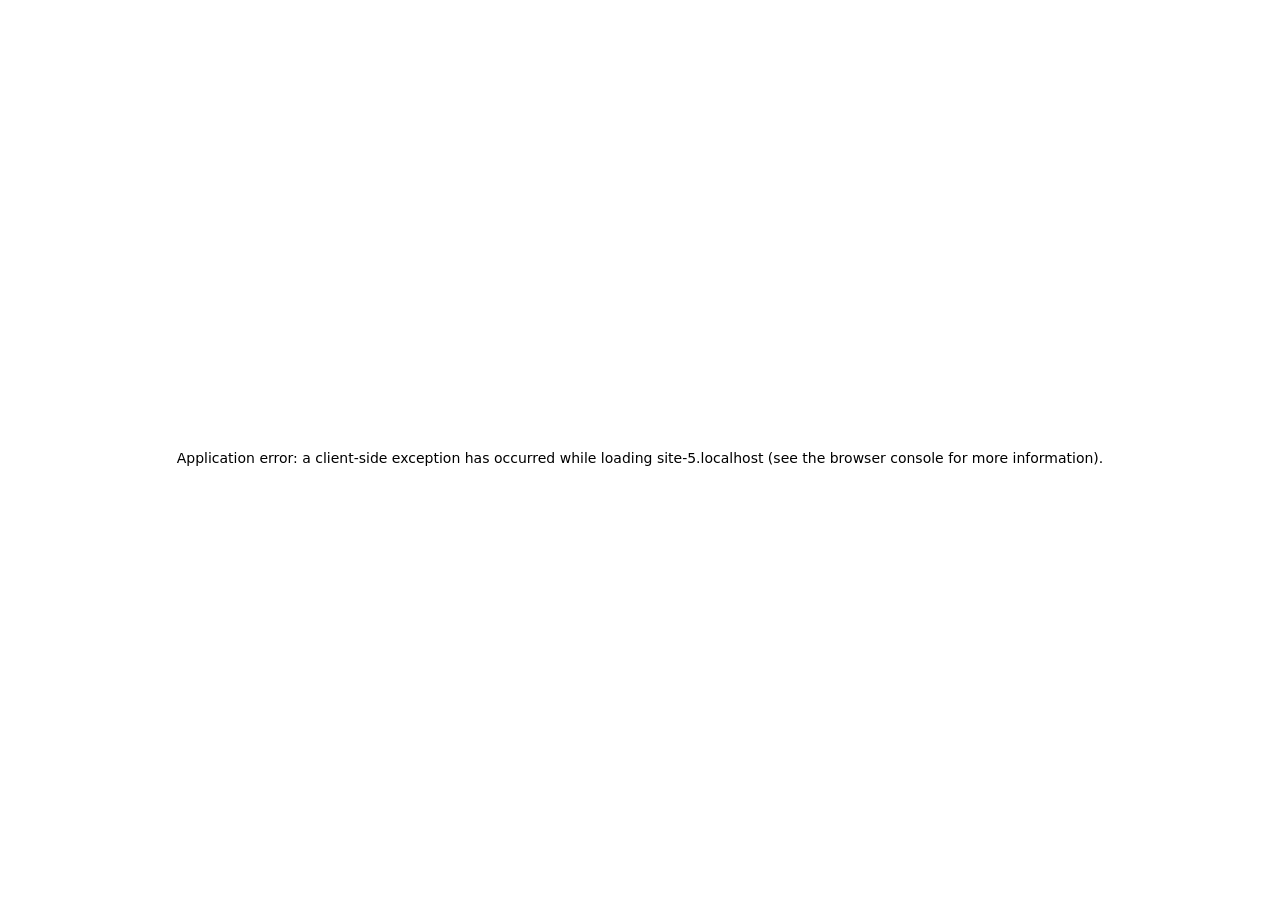
==== commit 56473377: "Add files via upload" ====
--- a/index.html
+++ b/index.html
@@ -1,4 +1,4 @@
-<!DOCTYPE html><html lang="en" class="scroll-smooth"><head><meta charSet="utf-8"/><meta name="viewport" content="width=device-width, initial-scale=1"/><link rel="preload" as="image" href="/photo.png"/><link rel="stylesheet" href="/_next/static/css/3451068bec625bdc.css" data-precedence="next"/><link rel="preload" as="script" fetchPriority="low" href="/_next/static/chunks/webpack-af78f5c2c11af041.js"/><script src="/_next/static/chunks/4bd1b696-70b6d399998de86a.js" async=""></script><script src="/_next/static/chunks/684-5aaa8290a129f299.js" async=""></script><script src="/_next/static/chunks/main-app-30830ffa1c7eb68c.js" async=""></script><script src="/_next/static/chunks/557-19957a8c7146cbea.js" async=""></script><script src="/_next/static/chunks/874-6cc630662f3664af.js" async=""></script><script src="/_next/static/chunks/291-e39730cc9327e39b.js" async=""></script><script src="/_next/static/chunks/app/layout-d7ef60759661404b.js" async=""></script><script src="/_next/static/chunks/872-a52faa3eed499ce0.js" async=""></script><script src="/_next/static/chunks/627-970b820f6c8deb8a.js" async=""></script><script src="/_next/static/chunks/748-7adab745ddf1c1d9.js" async=""></script><script src="/_next/static/chunks/app/page-44c7daf4a397c695.js" async=""></script><link rel="icon" href="/lab.svg" type="image/svg+xml"/><link rel="dns-prefetch" href="liulong-hfu.github.io"/><link rel="preconnect" href="liulong-hfu.github.io" crossorigin=""/><link rel="preload" as="font" type="font/woff2" href="https://jialeliu.com/fonts/georgiab.woff2" crossorigin=""/><script>
+<!DOCTYPE html><html lang="en" class="scroll-smooth"><head><meta charSet="utf-8"/><meta name="viewport" content="width=device-width, initial-scale=1"/><link rel="stylesheet" href="/_next/static/css/6f5a601e13bf9d87.css" data-precedence="next"/><link rel="preload" as="script" fetchPriority="low" href="/_next/static/chunks/webpack-af78f5c2c11af041.js"/><script src="/_next/static/chunks/4bd1b696-70b6d399998de86a.js" async=""></script><script src="/_next/static/chunks/684-5aaa8290a129f299.js" async=""></script><script src="/_next/static/chunks/main-app-30830ffa1c7eb68c.js" async=""></script><script src="/_next/static/chunks/557-19957a8c7146cbea.js" async=""></script><script src="/_next/static/chunks/874-6cc630662f3664af.js" async=""></script><script src="/_next/static/chunks/291-e39730cc9327e39b.js" async=""></script><script src="/_next/static/chunks/app/layout-ce5243b4c39ae5ad.js" async=""></script><meta name="robots" content="noindex"/><title>404: This page could not be found.</title><link rel="icon" href="/lab.svg" type="image/svg+xml"/><link rel="dns-prefetch" href="liulong-hfu.github.io"/><link rel="preconnect" href="liulong-hfu.github.io" crossorigin=""/><link rel="preload" as="font" type="font/woff2" href="https://jialeliu.com/fonts/georgiab.woff2" crossorigin=""/><script>
               try {
                 const theme = localStorage.getItem('theme-storage');
                 const parsed = theme ? JSON.parse(theme) : null;
@@ -59,5 +59,4 @@
       root.lang = 'en';
       root.setAttribute('data-locale', 'en');
     }
-  </script><title>Long Liu</title><meta name="description" content="Assistant Professor at the Hefei University"/><meta name="author" content="Long Liu"/><meta name="keywords" content="Long Liu,PhD,Research,Hefei University"/><meta name="creator" content="Long Liu"/><meta name="publisher" content="Long Liu"/><meta property="og:title" content="Long Liu"/><meta property="og:description" content="Assistant Professor at the Hefei University"/><meta property="og:site_name" content="Long Liu&#x27;s Academic Website"/><meta property="og:locale" content="zh_CN"/><meta property="og:type" content="website"/><meta name="twitter:card" content="summary"/><meta name="twitter:title" content="Long Liu"/><meta name="twitter:description" content="Assistant Professor at the Hefei University"/><link rel="icon" href="/lab.svg"/><script>document.querySelectorAll('body link[rel="icon"], body link[rel="apple-touch-icon"]').forEach(el => document.head.appendChild(el))</script><script src="/_next/static/chunks/polyfills-42372ed130431b0a.js" noModule=""></script></head><body class="font-sans antialiased"><div style="visibility:hidden"><nav class="fixed top-0 left-0 right-0 z-50" data-headlessui-state=""><div class="transition-all duration-300 ease-out bg-transparent" style="transform:translateY(-100px)"><div class="max-w-7xl mx-auto px-4 sm:px-6 lg:px-8"><div class="flex justify-between items-center h-16 lg:h-20"><div class="flex-shrink-0" tabindex="0"><a class="text-lg lg:text-xl font-serif font-semibold text-blue-600 dark:text-blue-400 hover:text-blue-700 dark:hover:text-blue-300 transition-colors duration-200" href="/">Smart‑Structure Design &amp; Measurement</a></div><div class="hidden lg:block"><div class="ml-10 flex items-center space-x-3"><div class="relative flex items-baseline space-x-1"><a data-nav-href="/" class="relative px-3 py-2 text-sm font-medium rounded-lg transition-colors duration-150 text-primary" href="/">About</a><a data-nav-href="/publications" class="relative px-3 py-2 text-sm font-medium rounded-lg transition-colors duration-150 text-neutral-600" href="/publications/">Publications</a><a data-nav-href="/teaching" class="relative px-3 py-2 text-sm font-medium rounded-lg transition-colors duration-150 text-neutral-600" href="/teaching/">Teaching</a><a data-nav-href="/awards" class="relative px-3 py-2 text-sm font-medium rounded-lg transition-colors duration-150 text-neutral-600" href="/awards/">Awards</a><a data-nav-href="/services" class="relative px-3 py-2 text-sm font-medium rounded-lg transition-colors duration-150 text-neutral-600" href="/services/">Services</a><a data-nav-href="/cv" class="relative px-3 py-2 text-sm font-medium rounded-lg transition-colors duration-150 text-neutral-600" href="/cv/">CV</a></div><div class="flex items-center justify-center w-14 h-10 rounded-lg border border-neutral-200 dark:border-[rgba(148,163,184,0.24)] bg-background dark:bg-neutral-800"><div class="w-6 h-4 rounded bg-neutral-300 animate-pulse"></div></div><div class="flex items-center justify-center w-10 h-10 rounded-lg border border-neutral-200 dark:border-[rgba(148,163,184,0.24)] bg-background dark:bg-neutral-800"><div class="w-4 h-4 rounded-full bg-neutral-300 animate-pulse"></div></div></div></div><div class="lg:hidden flex items-center space-x-2"><div class="flex items-center justify-center w-14 h-10 rounded-lg border border-neutral-200 dark:border-[rgba(148,163,184,0.24)] bg-background dark:bg-neutral-800"><div class="w-6 h-4 rounded bg-neutral-300 animate-pulse"></div></div><div class="flex items-center justify-center w-10 h-10 rounded-lg border border-neutral-200 dark:border-[rgba(148,163,184,0.24)] bg-background dark:bg-neutral-800"><div class="w-4 h-4 rounded-full bg-neutral-300 animate-pulse"></div></div><button class="inline-flex items-center justify-center p-2 rounded-md text-neutral-600 hover:text-primary hover:bg-neutral-100 dark:hover:bg-neutral-800 focus:outline-none focus:ring-2 focus:ring-inset focus:ring-accent transition-colors duration-200" id="headlessui-disclosure-button-«R7pdb»" type="button" aria-expanded="false" data-headlessui-state=""><span class="sr-only">Open main menu</span><div><svg xmlns="http://www.w3.org/2000/svg" fill="none" viewBox="0 0 24 24" stroke-width="1.5" stroke="currentColor" aria-hidden="true" data-slot="icon" class="block h-6 w-6"><path stroke-linecap="round" stroke-linejoin="round" d="M3.75 6.75h16.5M3.75 12h16.5m-16.5 5.25h16.5"></path></svg></div></button></div></div></div></div></nav><main class="min-h-screen pt-16 lg:pt-20"><div class="max-w-6xl mx-auto px-4 sm:px-6 lg:px-8 py-8 bg-background min-h-screen"><div class="grid grid-cols-1 lg:grid-cols-3 gap-12"><div class="lg:col-span-1"><div class="sticky top-8" style="opacity:0;transform:translateY(20px)"><div class="w-64 h-64 mx-auto mb-6 rounded-2xl overflow-hidden shadow-lg hover:shadow-xl transition-all duration-200 hover:scale-105"><img alt="Long Liu" width="256" height="256" decoding="async" data-nimg="1" class="w-full h-full object-cover object-[32%_center]" style="color:transparent" src="/photo.png"/></div><div class="text-center mb-6"><h1 class="text-3xl font-serif font-bold text-primary mb-2">Long Liu</h1><p class="text-lg text-accent font-medium mb-1">Assistant Professor</p><p class="text-neutral-600 mb-2">Hefei University</p></div><div class="flex flex-wrap justify-center gap-3 sm:gap-4 mb-6 relative px-2"><div class="relative"><button class="p-2 sm:p-2 transition-colors duration-200 text-neutral-600 dark:text-neutral-400 hover:text-accent" aria-label="Email"><svg xmlns="http://www.w3.org/2000/svg" fill="none" viewBox="0 0 24 24" stroke-width="1.5" stroke="currentColor" aria-hidden="true" data-slot="icon" class="h-5 w-5"><path stroke-linecap="round" stroke-linejoin="round" d="M21.75 6.75v10.5a2.25 2.25 0 0 1-2.25 2.25h-15a2.25 2.25 0 0 1-2.25-2.25V6.75m19.5 0A2.25 2.25 0 0 0 19.5 4.5h-15a2.25 2.25 0 0 0-2.25 2.25m19.5 0v.243a2.25 2.25 0 0 1-1.07 1.916l-7.5 4.615a2.25 2.25 0 0 1-2.36 0L3.32 8.91a2.25 2.25 0 0 1-1.07-1.916V6.75"></path></svg></button></div><div class="relative"><button class="p-2 sm:p-2 transition-colors duration-200 text-neutral-600 dark:text-neutral-400 hover:text-accent" aria-label="Location"><svg xmlns="http://www.w3.org/2000/svg" fill="none" viewBox="0 0 24 24" stroke-width="1.5" stroke="currentColor" aria-hidden="true" data-slot="icon" class="h-5 w-5"><path stroke-linecap="round" stroke-linejoin="round" d="M15 10.5a3 3 0 1 1-6 0 3 3 0 0 1 6 0Z"></path><path stroke-linecap="round" stroke-linejoin="round" d="M19.5 10.5c0 7.142-7.5 11.25-7.5 11.25S4.5 17.642 4.5 10.5a7.5 7.5 0 1 1 15 0Z"></path></svg></button></div><div class="relative"><button type="button" class="p-2 transition-colors duration-200 text-neutral-600 dark:text-neutral-400 hover:text-green-600 dark:hover:text-green-400" aria-label="WeChat" aria-expanded="false"><svg viewBox="0 0 24 24" fill="none" stroke="currentColor" stroke-width="1.5" stroke-linecap="round" stroke-linejoin="round" class="h-5 w-5" xmlns="http://www.w3.org/2000/svg" aria-hidden="true"><path d="M9.5 15.5a9.8 9.8 0 0 1-2.9-.3l-3.4 1.6.9-3.1C2.5 12.5 1.5 10.8 1.5 8.9 1.5 5.4 5 2.5 9.3 2.5c4.1 0 7.5 2.7 7.8 6.1"></path><path d="M22.5 14.5c0-3-2.9-5.5-6.5-5.5s-6.5 2.5-6.5 5.5S12.4 20 16 20c.7 0 1.4-.1 2-.3l2.9 1.4-.7-2.6c1.4-1 2.3-2.4 2.3-4Z"></path><circle cx="6.5" cy="7.8" r="0.7" fill="currentColor" stroke="none"></circle><circle cx="11.8" cy="7.8" r="0.7" fill="currentColor" stroke="none"></circle><circle cx="13.5" cy="14" r="0.7" fill="currentColor" stroke="none"></circle><circle cx="18.4" cy="14" r="0.7" fill="currentColor" stroke="none"></circle></svg></button></div><a href="https://github.com" target="_blank" rel="noopener noreferrer" class="p-2 sm:p-2 text-neutral-600 dark:text-neutral-400 hover:text-accent transition-colors duration-200" aria-label="GitHub"><svg xmlns="http://www.w3.org/2000/svg" width="24" height="24" viewBox="0 0 24 24" fill="none" stroke="currentColor" stroke-width="2" stroke-linecap="round" stroke-linejoin="round" class="lucide lucide-github h-5 w-5" aria-hidden="true"><path d="M15 22v-4a4.8 4.8 0 0 0-1-3.5c3 0 6-2 6-5.5.08-1.25-.27-2.48-1-3.5.28-1.15.28-2.35 0-3.5 0 0-1 0-3 1.5-2.64-.5-5.36-.5-8 0C6 2 5 2 5 2c-.3 1.15-.3 2.35 0 3.5A5.403 5.403 0 0 0 4 9c0 3.5 3 5.5 6 5.5-.39.49-.68 1.05-.85 1.65-.17.6-.22 1.23-.15 1.85v4"></path><path d="M9 18c-4.51 2-5-2-7-2"></path></svg></a></div><div class="bg-neutral-100 dark:bg-neutral-800 rounded-lg p-4 mb-6 hover:shadow-lg transition-all duration-200 hover:scale-[1.02]"><h3 class="font-semibold text-primary mb-3">Research Interests</h3><div class="space-y-2 text-sm text-neutral-700 dark:text-neutral-500"><div>Topology Optimization</div><div>Metamaterial Design</div><div>Multiphysics Analysis</div><div>Railway Engineering</div></div></div><div class="flex justify-center"><div class="relative"><button class="flex items-center space-x-2 px-4 py-2 rounded-lg font-medium text-sm transition-all duration-200 bg-neutral-100 dark:bg-neutral-800 text-neutral-700 dark:text-neutral-500 hover:bg-red-50 dark:hover:bg-red-900/20 hover:text-red-600 dark:hover:text-red-400 cursor-pointer " tabindex="0"><svg xmlns="http://www.w3.org/2000/svg" fill="none" viewBox="0 0 24 24" stroke-width="1.5" stroke="currentColor" aria-hidden="true" data-slot="icon" class="h-4 w-4"><path stroke-linecap="round" stroke-linejoin="round" d="M21 8.25c0-2.485-2.099-4.5-4.688-4.5-1.935 0-3.597 1.126-4.312 2.733-.715-1.607-2.377-2.733-4.313-2.733C5.1 3.75 3 5.765 3 8.25c0 7.22 9 12 9 12s9-4.78 9-12Z"></path></svg><span>Like</span><span class="tabular-nums text-neutral-500 dark:text-neutral-400">—</span></button></div></div></div></div><div class="lg:col-span-2 space-y-8"><section id="about" class="scroll-mt-24 space-y-8"><section style="opacity:0;transform:translateY(20px)"><h2 class="text-2xl font-serif font-bold text-primary mb-4">About</h2><div class="text-neutral-700 dark:text-neutral-600 leading-relaxed"><p class="mb-4 last:mb-0">Long Liu, Ph.D., Assistant Professor at Hefei University, has conducted research at Central South University, Hanyang University in South Korea, and the University of Houston in the United States. He earned his Ph.D. from Central South University under the supervision of Professor Bing Yi. As a jointly trained Ph.D. student, he studied at Hanyang University under Professor Gil-Ho Yoon (ISSMO EC Member) and at the University of Houston under Professor Zhigang Deng. Dr. Long Liu specializes in structural topology optimization design, with a focus on multi-field coupled meta-structure optimization design methods and structural measurement. He has published over 30 academic papers in prestigious international journals including Additive Manufacturing, Composite Structures, Computers &amp; Structures, Computer-Aided Design, and Measurement.</p>
-<p class="mb-4 last:mb-0"><strong class="font-semibold text-primary">I am constantly looking for self-motivated undergraduate and master students to join my group. If you are interested in academic research or competition, please get in touch with me directly.</strong></p></div></section><section style="opacity:0;transform:translateY(20px)"><div class="flex items-center justify-between mb-4"><h2 class="text-2xl font-serif font-bold text-primary">Selected Publications</h2><a class="text-accent hover:text-accent-dark text-sm font-medium transition-all duration-200 rounded hover:bg-accent/10 hover:shadow-sm" href="/publications/">View All<!-- --> →</a></div><div class="space-y-4"><div class="bg-neutral-50 dark:bg-neutral-800 p-4 rounded-lg shadow-sm border border-neutral-200 dark:border-[rgba(148,163,184,0.24)] hover:shadow-lg transition-all duration-200 hover:scale-[1.02]" style="opacity:0;transform:translateY(20px)"><h3 class="font-semibold text-primary mb-2 leading-tight">Topology optimization-enabled destructive interference metastructure design for flexural wave manipulation</h3><p class="text-sm text-neutral-600 dark:text-neutral-500 mb-1"><span><span class="font-semibold text-accent ">Long Liu</span><sup class="ml-0 text-accent">†</sup>, </span><span><span class=" ">Dunhui Yao</span>, </span><span><span class=" ">Ran Zheng</span>, </span><span><span class=" ">Jianbing Hua</span>, </span><span><span class=" ">Bing Yi</span></span></p><p class="text-sm text-neutral-600 dark:text-neutral-500 mb-2">Computers &amp; Structures</p></div><div class="bg-neutral-50 dark:bg-neutral-800 p-4 rounded-lg shadow-sm border border-neutral-200 dark:border-[rgba(148,163,184,0.24)] hover:shadow-lg transition-all duration-200 hover:scale-[1.02]" style="opacity:0;transform:translateY(20px)"><h3 class="font-semibold text-primary mb-2 leading-tight">A robust scaling registration method for rail profile inspection</h3><p class="text-sm text-neutral-600 dark:text-neutral-500 mb-1"><span><span class="font-semibold text-accent ">Long Liu</span>, </span><span><span class=" ">Bing Yi</span><sup class="ml-0 text-neutral-600 dark:text-neutral-500">†</sup>, </span><span><span class=" ">Jia Liu</span></span></p><p class="text-sm text-neutral-600 dark:text-neutral-500 mb-2">Measurement</p></div><div class="bg-neutral-50 dark:bg-neutral-800 p-4 rounded-lg shadow-sm border border-neutral-200 dark:border-[rgba(148,163,184,0.24)] hover:shadow-lg transition-all duration-200 hover:scale-[1.02]" style="opacity:0;transform:translateY(20px)"><h3 class="font-semibold text-primary mb-2 leading-tight">Mechanical vibration absorber for flexural wave attenuation in multi-materials metastructure</h3><p class="text-sm text-neutral-600 dark:text-neutral-500 mb-1"><span><span class="font-semibold text-accent ">Long Liu</span>, </span><span><span class=" ">Ji Wan Kim</span>, </span><span><span class=" ">Gil Ho Yoon</span><sup class="ml-0 text-neutral-600 dark:text-neutral-500">†</sup>, </span><span><span class=" ">Bing Yi</span><sup class="ml-0 text-neutral-600 dark:text-neutral-500">†</sup></span></p><p class="text-sm text-neutral-600 dark:text-neutral-500 mb-2">Composite Structures</p></div><div class="bg-neutral-50 dark:bg-neutral-800 p-4 rounded-lg shadow-sm border border-neutral-200 dark:border-[rgba(148,163,184,0.24)] hover:shadow-lg transition-all duration-200 hover:scale-[1.02]" style="opacity:0;transform:translateY(20px)"><h3 class="font-semibold text-primary mb-2 leading-tight">Multi-material topology optimization of phononic crystal considering isotropic/anisotropic materials</h3><p class="text-sm text-neutral-600 dark:text-neutral-500 mb-1"><span><span class="font-semibold text-accent ">Long Liu</span>, </span><span><span class=" ">Ji Wan Kim</span>, </span><span><span class=" ">Ran Zheng</span>, </span><span><span class=" ">Gil Ho Yoon</span><sup class="ml-0 text-neutral-600 dark:text-neutral-500">†</sup>, </span><span><span class=" ">Bing Yi</span><sup class="ml-0 text-neutral-600 dark:text-neutral-500">†</sup></span></p><p class="text-sm text-neutral-600 dark:text-neutral-500 mb-2">Computers &amp; Structures</p></div><div class="bg-neutral-50 dark:bg-neutral-800 p-4 rounded-lg shadow-sm border border-neutral-200 dark:border-[rgba(148,163,184,0.24)] hover:shadow-lg transition-all duration-200 hover:scale-[1.02]" style="opacity:0;transform:translateY(20px)"><h3 class="font-semibold text-primary mb-2 leading-tight">Investigation on numerical analysis and mechanics experiments for topology optimization of functionally graded lattice structure</h3><p class="text-sm text-neutral-600 dark:text-neutral-500 mb-1"><span><span class="font-semibold text-accent ">Long Liu</span>, </span><span><span class=" ">Bing Yi</span><sup class="ml-0 text-neutral-600 dark:text-neutral-500">†</sup>, </span><span><span class=" ">Tianci Wang</span>, </span><span><span class=" ">Zhizhong Li</span>, </span><span><span class=" ">Junhui Zhang</span>, </span><span><span class=" ">Gil Ho Yoon</span></span></p><p class="text-sm text-neutral-600 dark:text-neutral-500 mb-2">Additive Manufacturing</p></div></div></section><section style="opacity:0;transform:translateY(20px)"><h2 class="text-2xl font-serif font-bold text-primary mb-4">Recent News</h2><div class="space-y-3"><div class="flex items-start space-x-3"><span class="text-xs text-neutral-500 mt-1 w-16 flex-shrink-0">2026-07</span><p class="text-sm text-neutral-700">Our work on wheel profile wear measurement has been accepted by Proceedings of the Institution of Mechanical Engineers, Part F: Journal of Rail and Rapid Transit 🎉</p></div><div class="flex items-start space-x-3"><span class="text-xs text-neutral-500 mt-1 w-16 flex-shrink-0">2026-05</span><p class="text-sm text-neutral-700">Our work on functionally-graded lattice structure manufacturing has been accepted by Applied Mathematical Modelling 🎉</p></div><div class="flex items-start space-x-3"><span class="text-xs text-neutral-500 mt-1 w-16 flex-shrink-0">2026-05</span><p class="text-sm text-neutral-700"> Invited to give a talk at the Asian Congress of Structural and Multidisciplinary Optimization 2026 (ACSMO 2026) in Busan, South Korea</p></div><div class="flex items-start space-x-3"><span class="text-xs text-neutral-500 mt-1 w-16 flex-shrink-0">2026-01</span><p class="text-sm text-neutral-700">Our work on topology optimization-enabled metastructure design has been published in Computers &amp; Structures 🎉</p></div></div></section></section></div></div></div><!--$--><!--/$--><!--$--><!--/$--></main><footer class="border-t border-neutral-200/50 bg-neutral-50/50 dark:bg-neutral-900/50 dark:border-neutral-700/50"><div class="max-w-6xl mx-auto px-4 sm:px-6 lg:px-8 py-6"><div class="flex flex-col sm:flex-row justify-between items-center gap-2"><div class="space-y-1 text-center sm:text-left"><p class="text-xs text-neutral-500">Last updated<!-- -->: <!-- -->Sep 15,2026</p><p class="text-xs text-neutral-500 tabular-nums">Page views<!-- -->: <!-- -->—</p></div><p class="text-xs text-neutral-500 flex items-center"><a href="liulong-hfu.github.io" target="_blank" rel="noopener noreferrer">Smart‑Structure Design &amp; Measurement Group</a><img alt="Smart-Structure Design &amp; Measurement Group" loading="lazy" width="20" height="20" decoding="async" data-nimg="1" class="ml-2 rounded-full" style="color:transparent" src="/lab.svg"/></p></div></div></footer></div><script src="/_next/static/chunks/webpack-af78f5c2c11af041.js" async=""></script><script>(self.__next_f=self.__next_f||[]).push([0])</script><script>self.__next_f.push([1,"1:\"$Sreact.fragment\"\n3:I[3719,[\"557\",\"static/chunks/557-19957a8c7146cbea.js\",\"874\",\"static/chunks/874-6cc630662f3664af.js\",\"291\",\"static/chunks/291-e39730cc9327e39b.js\",\"177\",\"static/chunks/app/layout-d7ef60759661404b.js\"],\"ThemeProvider\"]\n4:I[310,[\"557\",\"static/chunks/557-19957a8c7146cbea.js\",\"874\",\"static/chunks/874-6cc630662f3664af.js\",\"291\",\"static/chunks/291-e39730cc9327e39b.js\",\"177\",\"static/chunks/app/layout-d7ef60759661404b.js\"],\"LocaleProvider\"]\n5:I[4574,[\"557\",\"static/chunks/557-19957a8c7146cbea.js\",\"874\",\"static/chunks/874-6cc630662f3664af.js\",\"291\",\"static/chunks/291-e39730cc9327e39b.js\",\"177\",\"static/chunks/app/layout-d7ef60759661404b.js\"],\"default\"]\n6:I[7555,[],\"\"]\n7:I[1295,[],\"\"]\n8:I[2548,[\"557\",\"static/chunks/557-19957a8c7146cbea.js\",\"874\",\"static/chunks/874-6cc630662f3664af.js\",\"291\",\"static/chunks/291-e39730cc9327e39b.js\",\"177\",\"static/chunks/app/layout-d7ef60759661404b.js\"],\"default\"]\n9:I[2038,[\"557\",\"static/chunks/557-19957a8c7146cbea.js\",\"872\",\"static/chunks/872-a52faa3eed499ce0.js\",\"874\",\"static/chunks/874-6cc630662f3664af.js\",\"627\",\"static/chunks/627-970b820f6c8deb8a.js\",\"748\",\"static/chunks/748-7adab745ddf1c1d9.js\",\"974\",\"static/chunks/app/page-44c7daf4a397c695.js\"],\"default\"]\n1d:I[9665,[],\"MetadataBoundary\"]\n1f:I[9665,[],\"OutletBoundary\"]\n22:I[4911,[],\"AsyncMetadataOutlet\"]\n24:I[9665,[],\"ViewportBoundary\"]\n26:I[6614,[],\"\"]\n:HL[\"/_next/static/css/3451068bec625bdc.css\",\"style\"]\n2:T5d8,\n    try {\n      const cfg = {\"enabled\":true,\"locales\":[\"en\",\"zh\"],\"defaultLocale\":\"en\",\"mode\":\"fixed\",\"fixedLocale\":\"en\",\"persist\":true,\"switcher\":true,\"labels\":{\"en\":\"English\",\"zh\":\"中文\"}};\n      const storageKey = 'locale-storage';\n      const normalize = (value) =\u003e typeof value === 'string' ? value.trim().replace('_', '-').toLowerCase() : '';\n      const matchLocale = (candidate) =\u003e {\n        const normalized = normalize(candidate);\n        if (!normalized) return null;\n        if (cfg.locales.includes(normalized)) return normalized;\n        const language = normalized.split('-')[0];\n        if (cfg.loc"])</script><script>self.__next_f.push([1,"ales.includes(language)) return language;\n        return null;\n      };\n\n      let resolved = null;\n\n      if (!cfg.enabled) {\n        resolved = cfg.defaultLocale;\n      } else if (cfg.persist) {\n        resolved = matchLocale(localStorage.getItem(storageKey));\n      }\n\n      if (!resolved) {\n        if (cfg.mode === 'fixed') {\n          resolved = cfg.fixedLocale;\n        } else {\n          resolved = matchLocale(navigator.language);\n        }\n      }\n\n      if (!resolved) {\n        resolved = cfg.defaultLocale;\n      }\n\n      const root = document.documentElement;\n      root.lang = resolved;\n      root.setAttribute('data-locale', resolved);\n\n      if (cfg.persist) {\n        localStorage.setItem(storageKey, resolved);\n      }\n    } catch (e) {\n      const root = document.documentElement;\n      root.lang = 'en';\n      root.setAttribute('data-locale', 'en');\n    }\n  a:T416,Long Liu, Ph.D., Assistant Professor at Hefei University, has conducted research at Central South University, Hanyang University in South Korea, and the University of Houston in the United States. He earned his Ph.D. from Central South University under the supervision of Professor Bing Yi. As a jointly trained Ph.D. student, he studied at Hanyang University under Professor Gil-Ho Yoon (ISSMO EC Member) and at the University of Houston under Professor Zhigang Deng. Dr. Long Liu specializes in structural topology optimization design, with a focus on multi-field coupled meta-structure optimization design methods and structural measurement. He has published over 30 academic papers in prestigious international journals including Additive Manufacturing, Composite Structures, Computers \u0026 Structures, Computer-Aided Design, and Measurement.\r\n\r\n\r\n**I am constantly looking for self-motivated undergraduate and master students to join my group. If you are interested in academic research or competition, please get in touch with me directly.**\r\nb:T503,Destructive interference-based mechanical metamaterials hold promise for manipulating flexural waves in host "])</script><script>self.__next_f.push([1,"structures, demonstrating superior performance in mitigating mechanical vibrations over a broad frequency range. This paper presents an embedded phononic structure designed to attenuate flexural wave propagation in beam structures, using the topology optimization method. First, the theoretical framework for flexural wave propagation in a beam structure is derived. Then, an optimization objective is formulated to manipulate the flexural wavelength, and the solid isotropic material penalization (SIMP) method is employed to optimize the material distribution of the beam cross-section. Subsequently, an embedded phononic structure based on destructive interference is designed to control flexural waves in the beam. Finally, numerical simulations are conducted to evaluate the performance of the proposed method in attenuating flexural wave propagation. The results confirm the effectiveness of the embedded phononic structure for bending wave mitigation in beam structures. This study represents a novel approach to designing mechanical vibration absorbers based on destructive interference for flexural wave manipulation with assistance of topology optimization method.c:T674,@article{liu2026topology,\n  title = {Topology optimization-enabled destructive interference metastructure design for flexural wave manipulation},\n  author = {Liu, Long and Yao, Dunhui and Zheng, Ran and Hua, Jianbing and Yi, Bing},\n  journal = {Computers \\\u0026 Structures},\n  volume = {320},\n  pages = {108031},\n  year = {2026},\n  publisher = {Elsevier},\n  abstract = {Destructive interference-based mechanical metamaterials hold promise for manipulating flexural waves in host structures, demonstrating superior performance in mitigating mechanical vibrations over a broad frequency range. This paper presents an embedded phononic structure designed to attenuate flexural wave propagation in beam structures, using the topology optimization method. First, the theoretical framework for flexural wave propagation in a beam structure is derived. Then, an optimization obj"])</script><script>self.__next_f.push([1,"ective is formulated to manipulate the flexural wavelength, and the solid isotropic material penalization (SIMP) method is employed to optimize the material distribution of the beam cross-section. Subsequently, an embedded phononic structure based on destructive interference is designed to control flexural waves in the beam. Finally, numerical simulations are conducted to evaluate the performance of the proposed method in attenuating flexural wave propagation. The results confirm the effectiveness of the embedded phononic structure for bending wave mitigation in beam structures. This study represents a novel approach to designing mechanical vibration absorbers based on destructive interference for flexural wave manipulation with assistance of topology optimization method.}\n}d:T4aa,Accurate measurement of rail profile wear is crucial for railroad monitoring and maintenance, ensuring the security of railway transport. Therefore, laser sensor-based profile measurement has been widely adopted to verify whether the geometric shape of the rail meets service requirements. However, two major challenges — profile distortion and noise points — significantly affect the accuracy of measurement results. Hence, this paper presents a robust scaling point set registration method to address these issues. Firstly, we outline the challenges of rail profile inspection using laser sensors and formulate the coordination alignment problem. Then, we propose a robust scaling point set registration method (RSPM) that utilizes a scaled German–McClure loss function to calibrate profile distortion, which is resilient to noise points and outliers. Finally, we evaluate and apply the proposed method for rail profile inspection. Experimental results demonstrate that the proposed method performs well in terms of distorted profile calibration, noise points, and outlier resistance when compared with the iterative closest point and reweighted-scaling iterative closest point methods.e:T5bf,@article{liu2025robust,\n  title = {A robust scaling reg"])</script><script>self.__next_f.push([1,"istration method for rail profile inspection},\n  author = {Liu, Long and Yi, Bing and Liu, Jia},\n  journal = {Measurement},\n  volume = {249},\n  pages = {116972},\n  year = {2025},\n  publisher = {Elsevier},\n  abstract = {Accurate measurement of rail profile wear is crucial for railroad monitoring and maintenance, ensuring the security of railway transport. Therefore, laser sensor-based profile measurement has been widely adopted to verify whether the geometric shape of the rail meets service requirements. However, two major challenges — profile distortion and noise points — significantly affect the accuracy of measurement results. Hence, this paper presents a robust scaling point set registration method to address these issues. Firstly, we outline the challenges of rail profile inspection using laser sensors and formulate the coordination alignment problem. Then, we propose a robust scaling point set registration method (RSPM) that utilizes a scaled German–McClure loss function to calibrate profile distortion, which is resilient to noise points and outliers. Finally, we evaluate and apply the proposed method for rail profile inspection. Experimental results demonstrate that the proposed method performs well in terms of distorted profile calibration, noise points, and outlier resistance when compared with the iterative closest point and reweighted-scaling iterative closest point methods.}\n}f:T5b2,Vibration isolation is a promise to suppress mechanical vibration from a host structure, similarly, a mechanical vibration absorber, a simple but effective device to attenuate flexural wave propagation, which has been implemented in civil and mechanical engineering. This paper presents a type of composite sandwich phononic crystal to attenuate the flexural wave propagation in a beam structure, which can effectively suppress mechanical vibration in a broad band gap by repetitively arranging phononic crystal. First, the elastic wave dispersion characteristic in a composite sandwich beam structure is derived, and a trian"])</script><script>self.__next_f.push([1,"gular shape phononic crystal for flexural wave attenuation by taking advantage of destructive interference is presented. Then two dimensional phononic crystals are designed by assembling four different unit-cells of metabeam. Finally, numerical experiments are conducted to verify the effectiveness of the proposed mechanical metamaterial absorbers to attenuate flexural wave propagation, the numerical results indicate that the proposed metamaterial is of good performance in mechanical vibration suppression, which can effectively mitigate structure vibration in low-frequency domain than the structure without phononic crystal and single layer metamaterial beam structure. It is the first attempt to design a mechanical metamaterial absorber with the mechanism of destructive interference with composite sandwich phononic crystal.10:T702,@article{liu2024absorber,\n  title = {Mechanical vibration absorber for flexural wave attenuation in multi-materials metastructure},\n  author = {Liu, Long and Kim, Ji Wan and Yoon, Gil Ho and Yi, Bing},\n  journal = {Composite Structures},\n  volume = {331},\n  pages = {117859},\n  year = {2024},\n  publisher = {Elsevier},\n  abstract = {Vibration isolation is a promise to suppress mechanical vibration from a host structure, similarly, a mechanical vibration absorber, a simple but effective device to attenuate flexural wave propagation, which has been implemented in civil and mechanical engineering. This paper presents a type of composite sandwich phononic crystal to attenuate the flexural wave propagation in a beam structure, which can effectively suppress mechanical vibration in a broad band gap by repetitively arranging phononic crystal. First, the elastic wave dispersion characteristic in a composite sandwich beam structure is derived, and a triangular shape phononic crystal for flexural wave attenuation by taking advantage of destructive interference is presented. Then two dimensional phononic crystals are designed by assembling four different unit-cells of metabeam. Finally, numerical expe"])</script><script>self.__next_f.push([1,"riments are conducted to verify the effectiveness of the proposed mechanical metamaterial absorbers to attenuate flexural wave propagation, the numerical results indicate that the proposed metamaterial is of good performance in mechanical vibration suppression, which can effectively mitigate structure vibration in low-frequency domain than the structure without phononic crystal and single layer metamaterial beam structure. It is the first attempt to design a mechanical metamaterial absorber with the mechanism of destructive interference with composite sandwich phononic crystal.}\n}11:T52d,@article{liu2024multi,\n  title = {Multi-material topology optimization of phononic crystal considering isotropic/anisotropic materials},\n  author = {Liu, Long and Kim, Ji Wan and Zheng, Ran and Yoon, Gil Ho and Yi, Bing},\n  journal = {Computers \\\u0026 Structures},\n  volume = {302},\n  pages = {107479},\n  year = {2024},\n  publisher = {Elsevier},\n  abstract = {Multi-material phononic crystals hold promise for manipulating elastic wave propagation, enhancing the rigidity of the host structure, and realizing multifunctionality, including electric conduction, sound insulation, and heat diffusion. This paper presents a multi-material topology optimization pipeline for phononic crystal design, incorporating both isotropic and anisotropic materials. First, the dispersion theory for elastic wave propagation in periodic structures is presented. Then a novel interpolation function is proposed for multi-material topology optimization by using a variant of the projection operator. Finally, both isotropic and anisotropic materials are utilized to demonstrate the effectiveness of the proposed method for multi-material phononic crystal design when compared with SIMP-based structures. The numerical analysis indicates that the proposed method performs well in optimizing the phononic structure with metal composite materials.}\n}12:T48a,A physical driven method for constructing functionally graded lattice structure is proposed by extending the conventiona"])</script><script>self.__next_f.push([1,"l Solid Isotropic Material with Penalization (SIMP) method with linear buckling load factors and total volume constraints rather than introducing local volume constraints. It can efficiently and effectively construct functionally graded lattice structure by using the SIMP material model for topology optimization with different buckling load factors according to the linearized buckling criteria and the same volume fraction, which greatly improved both the stability and stiffness of the optimal structure. Furthermore, the optimized structures of the illustrative cases are manufactured by means of the fused deposition modeling. Both the numerical analysis and mechanics experiments are further conducted to illustrate the effectiveness of the proposed method compared with the structural topology optimization with SIMP method and the infill structure. To the best of our knowledge, it is the first time to validate the topology optimization of functionally graded lattice structure via both numerical analysis and mechanics experiments.13:T628,@article{liu2021investigation,\n  title = {Investigation on numerical analysis and mechanics experiments for topology optimization of functionally graded lattice structure},\n  author = {Liu, Long and Yi, Bing and Wang, Tianci and Li, Zhizhong and Zhang, Junhui and Yoon, Gil Ho},\n  journal = {Additive Manufacturing},\n  volume = {47},\n  pages = {102275},\n  year = {2021},\n  publisher = {Elsevier},\n  abstract = {A physical driven method for constructing functionally graded lattice structure is proposed by extending the conventional Solid Isotropic Material with Penalization (SIMP) method with linear buckling load factors and total volume constraints rather than introducing local volume constraints. It can efficiently and effectively construct functionally graded lattice structure by using the SIMP material model for topology optimization with different buckling load factors according to the linearized buckling criteria and the same volume fraction, which greatly improved both the stabilit"])</script><script>self.__next_f.push([1,"y and stiffness of the optimal structure. Furthermore, the optimized structures of the illustrative cases are manufactured by means of the fused deposition modeling. Both the numerical analysis and mechanics experiments are further conducted to illustrate the effectiveness of the proposed method compared with the structural topology optimization with SIMP method and the infill structure. To the best of our knowledge, it is the first time to validate the topology optimization of functionally graded lattice structure via both numerical analysis and mechanics experiments.}\n}14:T503,Destructive interference-based mechanical metamaterials hold promise for manipulating flexural waves in host structures, demonstrating superior performance in mitigating mechanical vibrations over a broad frequency range. This paper presents an embedded phononic structure designed to attenuate flexural wave propagation in beam structures, using the topology optimization method. First, the theoretical framework for flexural wave propagation in a beam structure is derived. Then, an optimization objective is formulated to manipulate the flexural wavelength, and the solid isotropic material penalization (SIMP) method is employed to optimize the material distribution of the beam cross-section. Subsequently, an embedded phononic structure based on destructive interference is designed to control flexural waves in the beam. Finally, numerical simulations are conducted to evaluate the performance of the proposed method in attenuating flexural wave propagation. The results confirm the effectiveness of the embedded phononic structure for bending wave mitigation in beam structures. This study represents a novel approach to designing mechanical vibration absorbers based on destructive interference for flexural wave manipulation with assistance of topology optimization method.15:T674,@article{liu2026topology,\n  title = {Topology optimization-enabled destructive interference metastructure design for flexural wave manipulation},\n  author = {Liu, Long and"])</script><script>self.__next_f.push([1," Yao, Dunhui and Zheng, Ran and Hua, Jianbing and Yi, Bing},\n  journal = {Computers \\\u0026 Structures},\n  volume = {320},\n  pages = {108031},\n  year = {2026},\n  publisher = {Elsevier},\n  abstract = {Destructive interference-based mechanical metamaterials hold promise for manipulating flexural waves in host structures, demonstrating superior performance in mitigating mechanical vibrations over a broad frequency range. This paper presents an embedded phononic structure designed to attenuate flexural wave propagation in beam structures, using the topology optimization method. First, the theoretical framework for flexural wave propagation in a beam structure is derived. Then, an optimization objective is formulated to manipulate the flexural wavelength, and the solid isotropic material penalization (SIMP) method is employed to optimize the material distribution of the beam cross-section. Subsequently, an embedded phononic structure based on destructive interference is designed to control flexural waves in the beam. Finally, numerical simulations are conducted to evaluate the performance of the proposed method in attenuating flexural wave propagation. The results confirm the effectiveness of the embedded phononic structure for bending wave mitigation in beam structures. This study represents a novel approach to designing mechanical vibration absorbers based on destructive interference for flexural wave manipulation with assistance of topology optimization method.}\n}16:T4aa,Accurate measurement of rail profile wear is crucial for railroad monitoring and maintenance, ensuring the security of railway transport. Therefore, laser sensor-based profile measurement has been widely adopted to verify whether the geometric shape of the rail meets service requirements. However, two major challenges — profile distortion and noise points — significantly affect the accuracy of measurement results. Hence, this paper presents a robust scaling point set registration method to address these issues. Firstly, we outline the challenges of "])</script><script>self.__next_f.push([1,"rail profile inspection using laser sensors and formulate the coordination alignment problem. Then, we propose a robust scaling point set registration method (RSPM) that utilizes a scaled German–McClure loss function to calibrate profile distortion, which is resilient to noise points and outliers. Finally, we evaluate and apply the proposed method for rail profile inspection. Experimental results demonstrate that the proposed method performs well in terms of distorted profile calibration, noise points, and outlier resistance when compared with the iterative closest point and reweighted-scaling iterative closest point methods.17:T5bf,@article{liu2025robust,\n  title = {A robust scaling registration method for rail profile inspection},\n  author = {Liu, Long and Yi, Bing and Liu, Jia},\n  journal = {Measurement},\n  volume = {249},\n  pages = {116972},\n  year = {2025},\n  publisher = {Elsevier},\n  abstract = {Accurate measurement of rail profile wear is crucial for railroad monitoring and maintenance, ensuring the security of railway transport. Therefore, laser sensor-based profile measurement has been widely adopted to verify whether the geometric shape of the rail meets service requirements. However, two major challenges — profile distortion and noise points — significantly affect the accuracy of measurement results. Hence, this paper presents a robust scaling point set registration method to address these issues. Firstly, we outline the challenges of rail profile inspection using laser sensors and formulate the coordination alignment problem. Then, we propose a robust scaling point set registration method (RSPM) that utilizes a scaled German–McClure loss function to calibrate profile distortion, which is resilient to noise points and outliers. Finally, we evaluate and apply the proposed method for rail profile inspection. Experimental results demonstrate that the proposed method performs well in terms of distorted profile calibration, noise points, and outlier resistance when compared with the iterative closes"])</script><script>self.__next_f.push([1,"t point and reweighted-scaling iterative closest point methods.}\n}18:T5b2,Vibration isolation is a promise to suppress mechanical vibration from a host structure, similarly, a mechanical vibration absorber, a simple but effective device to attenuate flexural wave propagation, which has been implemented in civil and mechanical engineering. This paper presents a type of composite sandwich phononic crystal to attenuate the flexural wave propagation in a beam structure, which can effectively suppress mechanical vibration in a broad band gap by repetitively arranging phononic crystal. First, the elastic wave dispersion characteristic in a composite sandwich beam structure is derived, and a triangular shape phononic crystal for flexural wave attenuation by taking advantage of destructive interference is presented. Then two dimensional phononic crystals are designed by assembling four different unit-cells of metabeam. Finally, numerical experiments are conducted to verify the effectiveness of the proposed mechanical metamaterial absorbers to attenuate flexural wave propagation, the numerical results indicate that the proposed metamaterial is of good performance in mechanical vibration suppression, which can effectively mitigate structure vibration in low-frequency domain than the structure without phononic crystal and single layer metamaterial beam structure. It is the first attempt to design a mechanical metamaterial absorber with the mechanism of destructive interference with composite sandwich phononic crystal.19:T702,@article{liu2024absorber,\n  title = {Mechanical vibration absorber for flexural wave attenuation in multi-materials metastructure},\n  author = {Liu, Long and Kim, Ji Wan and Yoon, Gil Ho and Yi, Bing},\n  journal = {Composite Structures},\n  volume = {331},\n  pages = {117859},\n  year = {2024},\n  publisher = {Elsevier},\n  abstract = {Vibration isolation is a promise to suppress mechanical vibration from a host structure, similarly, a mechanical vibration absorber, a simple but effective device to attenuate"])</script><script>self.__next_f.push([1," flexural wave propagation, which has been implemented in civil and mechanical engineering. This paper presents a type of composite sandwich phononic crystal to attenuate the flexural wave propagation in a beam structure, which can effectively suppress mechanical vibration in a broad band gap by repetitively arranging phononic crystal. First, the elastic wave dispersion characteristic in a composite sandwich beam structure is derived, and a triangular shape phononic crystal for flexural wave attenuation by taking advantage of destructive interference is presented. Then two dimensional phononic crystals are designed by assembling four different unit-cells of metabeam. Finally, numerical experiments are conducted to verify the effectiveness of the proposed mechanical metamaterial absorbers to attenuate flexural wave propagation, the numerical results indicate that the proposed metamaterial is of good performance in mechanical vibration suppression, which can effectively mitigate structure vibration in low-frequency domain than the structure without phononic crystal and single layer metamaterial beam structure. It is the first attempt to design a mechanical metamaterial absorber with the mechanism of destructive interference with composite sandwich phononic crystal.}\n}1a:T52d,@article{liu2024multi,\n  title = {Multi-material topology optimization of phononic crystal considering isotropic/anisotropic materials},\n  author = {Liu, Long and Kim, Ji Wan and Zheng, Ran and Yoon, Gil Ho and Yi, Bing},\n  journal = {Computers \\\u0026 Structures},\n  volume = {302},\n  pages = {107479},\n  year = {2024},\n  publisher = {Elsevier},\n  abstract = {Multi-material phononic crystals hold promise for manipulating elastic wave propagation, enhancing the rigidity of the host structure, and realizing multifunctionality, including electric conduction, sound insulation, and heat diffusion. This paper presents a multi-material topology optimization pipeline for phononic crystal design, incorporating both isotropic and anisotropic materials. First, "])</script><script>self.__next_f.push([1,"the dispersion theory for elastic wave propagation in periodic structures is presented. Then a novel interpolation function is proposed for multi-material topology optimization by using a variant of the projection operator. Finally, both isotropic and anisotropic materials are utilized to demonstrate the effectiveness of the proposed method for multi-material phononic crystal design when compared with SIMP-based structures. The numerical analysis indicates that the proposed method performs well in optimizing the phononic structure with metal composite materials.}\n}1b:T48a,A physical driven method for constructing functionally graded lattice structure is proposed by extending the conventional Solid Isotropic Material with Penalization (SIMP) method with linear buckling load factors and total volume constraints rather than introducing local volume constraints. It can efficiently and effectively construct functionally graded lattice structure by using the SIMP material model for topology optimization with different buckling load factors according to the linearized buckling criteria and the same volume fraction, which greatly improved both the stability and stiffness of the optimal structure. Furthermore, the optimized structures of the illustrative cases are manufactured by means of the fused deposition modeling. Both the numerical analysis and mechanics experiments are further conducted to illustrate the effectiveness of the proposed method compared with the structural topology optimization with SIMP method and the infill structure. To the best of our knowledge, it is the first time to validate the topology optimization of functionally graded lattice structure via both numerical analysis and mechanics experiments.1c:T628,@article{liu2021investigation,\n  title = {Investigation on numerical analysis and mechanics experiments for topology optimization of functionally graded lattice structure},\n  author = {Liu, Long and Yi, Bing and Wang, Tianci and Li, Zhizhong and Zhang, Junhui and Yoon, Gil Ho},\n  journal = {Additiv"])</script><script>self.__next_f.push([1,"e Manufacturing},\n  volume = {47},\n  pages = {102275},\n  year = {2021},\n  publisher = {Elsevier},\n  abstract = {A physical driven method for constructing functionally graded lattice structure is proposed by extending the conventional Solid Isotropic Material with Penalization (SIMP) method with linear buckling load factors and total volume constraints rather than introducing local volume constraints. It can efficiently and effectively construct functionally graded lattice structure by using the SIMP material model for topology optimization with different buckling load factors according to the linearized buckling criteria and the same volume fraction, which greatly improved both the stability and stiffness of the optimal structure. Furthermore, the optimized structures of the illustrative cases are manufactured by means of the fused deposition modeling. Both the numerical analysis and mechanics experiments are further conducted to illustrate the effectiveness of the proposed method compared with the structural topology optimization with SIMP method and the infill structure. To the best of our knowledge, it is the first time to validate the topology optimization of functionally graded lattice structure via both numerical analysis and mechanics experiments.}\n}"])</script><script>self.__next_f.push([1,"0:{\"P\":null,\"b\":\"kMDGHvevptkpfyOhTxALo\",\"p\":\"\",\"c\":[\"\",\"\"],\"i\":false,\"f\":[[[\"\",{\"children\":[\"__PAGE__\",{}]},\"$undefined\",\"$undefined\",true],[\"\",[\"$\",\"$1\",\"c\",{\"children\":[[[\"$\",\"link\",\"0\",{\"rel\":\"stylesheet\",\"href\":\"/_next/static/css/3451068bec625bdc.css\",\"precedence\":\"next\",\"crossOrigin\":\"$undefined\",\"nonce\":\"$undefined\"}]],[\"$\",\"html\",null,{\"lang\":\"en\",\"className\":\"scroll-smooth\",\"suppressHydrationWarning\":true,\"children\":[[\"$\",\"head\",null,{\"children\":[[\"$\",\"link\",null,{\"rel\":\"icon\",\"href\":\"/lab.svg\",\"type\":\"image/svg+xml\"}],[\"$\",\"link\",null,{\"rel\":\"dns-prefetch\",\"href\":\"liulong-hfu.github.io\"}],[\"$\",\"link\",null,{\"rel\":\"preconnect\",\"href\":\"liulong-hfu.github.io\",\"crossOrigin\":\"\"}],[\"$\",\"link\",null,{\"rel\":\"preload\",\"as\":\"font\",\"type\":\"font/woff2\",\"href\":\"https://jialeliu.com/fonts/georgiab.woff2\",\"crossOrigin\":\"\"}],[\"$\",\"script\",null,{\"dangerouslySetInnerHTML\":{\"__html\":\"\\n              try {\\n                const theme = localStorage.getItem('theme-storage');\\n                const parsed = theme ? JSON.parse(theme) : null;\\n                const setting = parsed?.state?.theme || 'system';\\n                const prefersDark = typeof window !== 'undefined' \u0026\u0026 window.matchMedia \u0026\u0026 window.matchMedia('(prefers-color-scheme: dark)').matches;\\n                const effective = setting === 'dark' ? 'dark' : (setting === 'light' ? 'light' : (prefersDark ? 'dark' : 'light'));\\n                var root = document.documentElement;\\n                root.classList.add(effective);\\n                root.setAttribute('data-theme', effective);\\n              } catch (e) {\\n                var root = document.documentElement;\\n                root.classList.add('light');\\n                root.setAttribute('data-theme', 'light');\\n              }\\n            \"}}],[\"$\",\"script\",null,{\"dangerouslySetInnerHTML\":{\"__html\":\"$2\"}}]]}],[\"$\",\"body\",null,{\"className\":\"font-sans antialiased\",\"children\":[\"$\",\"$L3\",null,{\"children\":[\"$\",\"$L4\",null,{\"config\":{\"enabled\":true,\"locales\":[\"en\",\"zh\"],\"defaultLocale\":\"en\",\"mode\":\"fixed\",\"fixedLocale\":\"en\",\"persist\":true,\"switcher\":true,\"labels\":{\"en\":\"English\",\"zh\":\"中文\"}},\"children\":[[\"$\",\"$L5\",null,{\"items\":[{\"title\":\"About\",\"type\":\"page\",\"target\":\"about\",\"href\":\"/\"},{\"title\":\"Publications\",\"type\":\"page\",\"target\":\"publications\",\"href\":\"/publications\"},{\"title\":\"Teaching\",\"type\":\"page\",\"target\":\"teaching\",\"href\":\"/teaching\"},{\"title\":\"Awards\",\"type\":\"page\",\"target\":\"awards\",\"href\":\"/awards\"},{\"title\":\"Services\",\"type\":\"page\",\"target\":\"services\",\"href\":\"/services\"},{\"title\":\"CV\",\"type\":\"page\",\"target\":\"cv\",\"href\":\"/cv\"}],\"siteTitle\":\"Long Liu\",\"enableOnePageMode\":false,\"i18n\":\"$0:f:0:1:1:props:children:1:props:children:1:props:children:props:children:props:config\",\"itemsByLocale\":{\"en\":[{\"title\":\"About\",\"type\":\"page\",\"target\":\"about\",\"href\":\"/\"},{\"title\":\"Publications\",\"type\":\"page\",\"target\":\"publications\",\"href\":\"/publications\"},{\"title\":\"Teaching\",\"type\":\"page\",\"target\":\"teaching\",\"href\":\"/teaching\"},{\"title\":\"Awards\",\"type\":\"page\",\"target\":\"awards\",\"href\":\"/awards\"},{\"title\":\"Services\",\"type\":\"page\",\"target\":\"services\",\"href\":\"/services\"},{\"title\":\"CV\",\"type\":\"page\",\"target\":\"cv\",\"href\":\"/cv\"}],\"zh\":[{\"title\":\"关于我\",\"type\":\"page\",\"target\":\"about\",\"href\":\"/\"},{\"title\":\"论文\",\"type\":\"page\",\"target\":\"publications\",\"href\":\"/publications\"},{\"title\":\"教学\",\"type\":\"page\",\"target\":\"teaching\",\"href\":\"/teaching\"},{\"title\":\"奖项\",\"type\":\"page\",\"target\":\"awards\",\"href\":\"/awards\"},{\"title\":\"服务\",\"type\":\"page\",\"target\":\"services\",\"href\":\"/services\"},{\"title\":\"简历\",\"type\":\"page\",\"target\":\"cv\",\"href\":\"/cv\"}]},\"siteTitleByLocale\":{\"en\":\"Long Liu\",\"zh\":\"刘龙\"}}],[\"$\",\"main\",null,{\"className\":\"min-h-screen pt-16 lg:pt-20\",\"children\":[\"$\",\"$L6\",null,{\"parallelRouterKey\":\"children\",\"error\":\"$undefined\",\"errorStyles\":\"$undefined\",\"errorScripts\":\"$undefined\",\"template\":[\"$\",\"$L7\",null,{}],\"templateStyles\":\"$undefined\",\"templateScripts\":\"$undefined\",\"notFound\":[[[\"$\",\"title\",null,{\"children\":\"404: This page could not be found.\"}],[\"$\",\"div\",null,{\"style\":{\"fontFamily\":\"system-ui,\\\"Segoe UI\\\",Roboto,Helvetica,Arial,sans-serif,\\\"Apple Color Emoji\\\",\\\"Segoe UI Emoji\\\"\",\"height\":\"100vh\",\"textAlign\":\"center\",\"display\":\"flex\",\"flexDirection\":\"column\",\"alignItems\":\"center\",\"justifyContent\":\"center\"},\"children\":[\"$\",\"div\",null,{\"children\":[[\"$\",\"style\",null,{\"dangerouslySetInnerHTML\":{\"__html\":\"body{color:#000;background:#fff;margin:0}.next-error-h1{border-right:1px solid rgba(0,0,0,.3)}@media (prefers-color-scheme:dark){body{color:#fff;background:#000}.next-error-h1{border-right:1px solid rgba(255,255,255,.3)}}\"}}],[\"$\",\"h1\",null,{\"className\":\"next-error-h1\",\"style\":{\"display\":\"inline-block\",\"margin\":\"0 20px 0 0\",\"padding\":\"0 23px 0 0\",\"fontSize\":24,\"fontWeight\":500,\"verticalAlign\":\"top\",\"lineHeight\":\"49px\"},\"children\":404}],[\"$\",\"div\",null,{\"style\":{\"display\":\"inline-block\"},\"children\":[\"$\",\"h2\",null,{\"style\":{\"fontSize\":14,\"fontWeight\":400,\"lineHeight\":\"49px\",\"margin\":0},\"children\":\"This page could not be found.\"}]}]]}]}]],[]],\"forbidden\":\"$undefined\",\"unauthorized\":\"$undefined\"}]}],[\"$\",\"$L8\",null,{\"lastUpdated\":\"Sep 15,2026\",\"lastUpdatedByLocale\":{\"en\":\"Sep 15,2026\",\"zh\":\"2026年9月15日\"},\"defaultLocale\":\"en\"}]]}]}]}]]}]]}],{\"children\":[\"__PAGE__\",[\"$\",\"$1\",\"c\",{\"children\":[[\"$\",\"$L9\",null,{\"dataByLocale\":{\"en\":{\"author\":{\"name\":\"Long Liu\",\"title\":\"Assistant Professor\",\"institution\":\"Hefei University\",\"avatar\":\"/photo.png\"},\"social\":{\"email\":\"liulong@hfuu.edu.cn\",\"location\":\"Hefei, China\",\"location_url\":\"https://maps.gaode.com\",\"location_details\":[\"Room 303, No. 41 Building,\",\"Hefei University, Hefei, China\"],\"google_scholar\":\"https://scholar.google.com\",\"orcid\":\"https://orcid.org\",\"github\":\"https://github.com\",\"linkedin\":\"https://linkedin.com\"},\"features\":{\"enable_likes\":true,\"enable_one_page_mode\":false},\"enableOnePageMode\":false,\"researchInterests\":[\"Topology Optimization\",\"Metamaterial Design\",\"Multiphysics Analysis\",\"Railway Engineering\"],\"pagesToShow\":[{\"type\":\"about\",\"id\":\"about\",\"sections\":[{\"id\":\"about\",\"type\":\"markdown\",\"source\":\"bio.md\",\"title\":\"About\",\"content\":\"$a\"},{\"id\":\"featured_publications\",\"type\":\"publications\",\"title\":\"Selected Publications\",\"filter\":\"selected\",\"limit\":5,\"publications\":[{\"id\":\"liu2026topology\",\"title\":\"Topology optimization-enabled destructive interference metastructure design for flexural wave manipulation\",\"titleNodes\":[{\"type\":\"text\",\"text\":\"Topology optimization-enabled destructive interference metastructure design for flexural wave manipulation\"}],\"authors\":[{\"name\":\"Long Liu\",\"isHighlighted\":true,\"isCorresponding\":true,\"isCoAuthor\":false},{\"name\":\"Dunhui Yao\",\"isHighlighted\":false,\"isCorresponding\":false,\"isCoAuthor\":false},{\"name\":\"Ran Zheng\",\"isHighlighted\":false,\"isCorresponding\":false,\"isCoAuthor\":false},{\"name\":\"Jianbing Hua\",\"isHighlighted\":false,\"isCorresponding\":false,\"isCoAuthor\":false},{\"name\":\"Bing Yi\",\"isHighlighted\":false,\"isCorresponding\":false,\"isCoAuthor\":false}],\"year\":2026,\"type\":\"journal\",\"status\":\"published\",\"tags\":[\"Topology optimization; Vibration absorber; Metamaterial; Flexural wave; Destructive interference\"],\"keywords\":\"$0:f:0:1:2:children:1:props:children:0:props:dataByLocale:en:pagesToShow:0:sections:1:publications:0:tags\",\"researchArea\":\"machine-learning\",\"journal\":\"Computers \u0026 Structures\",\"conference\":\"\",\"volume\":\"320\",\"pages\":\"108031\",\"abstract\":\"$b\",\"description\":\"\",\"selected\":true,\"preview\":\"c\u0026s1.png\",\"bibtex\":\"$c\"},{\"id\":\"liu2025robust\",\"title\":\"A robust scaling registration method for rail profile inspection\",\"titleNodes\":[{\"type\":\"text\",\"text\":\"A robust scaling registration method for rail profile inspection\"}],\"authors\":[{\"name\":\"Long Liu\",\"isHighlighted\":true,\"isCorresponding\":false,\"isCoAuthor\":false},{\"name\":\"Bing Yi\",\"isHighlighted\":false,\"isCorresponding\":true,\"isCoAuthor\":false},{\"name\":\"Jia Liu\",\"isHighlighted\":false,\"isCorresponding\":false,\"isCoAuthor\":false}],\"year\":2025,\"type\":\"journal\",\"status\":\"published\",\"tags\":[],\"keywords\":\"$0:f:0:1:2:children:1:props:children:0:props:dataByLocale:en:pagesToShow:0:sections:1:publications:1:tags\",\"researchArea\":\"machine-learning\",\"journal\":\"Measurement\",\"conference\":\"\",\"volume\":\"249\",\"pages\":\"116972\",\"abstract\":\"$d\",\"description\":\"\",\"selected\":true,\"preview\":\"meas1.png\",\"bibtex\":\"$e\"},{\"id\":\"liu2024absorber\",\"title\":\"Mechanical vibration absorber for flexural wave attenuation in multi-materials metastructure\",\"titleNodes\":[{\"type\":\"text\",\"text\":\"Mechanical vibration absorber for flexural wave attenuation in multi-materials metastructure\"}],\"authors\":[{\"name\":\"Long Liu\",\"isHighlighted\":true,\"isCorresponding\":false,\"isCoAuthor\":false},{\"name\":\"Ji Wan Kim\",\"isHighlighted\":false,\"isCorresponding\":false,\"isCoAuthor\":false},{\"name\":\"Gil Ho Yoon\",\"isHighlighted\":false,\"isCorresponding\":true,\"isCoAuthor\":false},{\"name\":\"Bing Yi\",\"isHighlighted\":false,\"isCorresponding\":true,\"isCoAuthor\":false}],\"year\":2024,\"type\":\"journal\",\"status\":\"published\",\"tags\":[],\"keywords\":\"$0:f:0:1:2:children:1:props:children:0:props:dataByLocale:en:pagesToShow:0:sections:1:publications:2:tags\",\"researchArea\":\"machine-learning\",\"journal\":\"Composite Structures\",\"conference\":\"\",\"volume\":\"331\",\"pages\":\"117859\",\"abstract\":\"$f\",\"description\":\"\",\"selected\":true,\"preview\":\"CS1.png\",\"bibtex\":\"$10\"},{\"id\":\"liu2024multi\",\"title\":\"Multi-material topology optimization of phononic crystal considering isotropic/anisotropic materials\",\"titleNodes\":[{\"type\":\"text\",\"text\":\"Multi-material topology optimization of phononic crystal considering isotropic/anisotropic materials\"}],\"authors\":[{\"name\":\"Long Liu\",\"isHighlighted\":true,\"isCorresponding\":false,\"isCoAuthor\":false},{\"name\":\"Ji Wan Kim\",\"isHighlighted\":false,\"isCorresponding\":false,\"isCoAuthor\":false},{\"name\":\"Ran Zheng\",\"isHighlighted\":false,\"isCorresponding\":false,\"isCoAuthor\":false},{\"name\":\"Gil Ho Yoon\",\"isHighlighted\":false,\"isCorresponding\":true,\"isCoAuthor\":false},{\"name\":\"Bing Yi\",\"isHighlighted\":false,\"isCorresponding\":true,\"isCoAuthor\":false}],\"year\":2024,\"type\":\"journal\",\"status\":\"published\",\"tags\":[],\"keywords\":\"$0:f:0:1:2:children:1:props:children:0:props:dataByLocale:en:pagesToShow:0:sections:1:publications:3:tags\",\"researchArea\":\"machine-learning\",\"journal\":\"Computers \u0026 Structures\",\"conference\":\"\",\"volume\":\"302\",\"pages\":\"107479\",\"abstract\":\"Multi-material phononic crystals hold promise for manipulating elastic wave propagation, enhancing the rigidity of the host structure, and realizing multifunctionality, including electric conduction, sound insulation, and heat diffusion. This paper presents a multi-material topology optimization pipeline for phononic crystal design, incorporating both isotropic and anisotropic materials. First, the dispersion theory for elastic wave propagation in periodic structures is presented. Then a novel interpolation function is proposed for multi-material topology optimization by using a variant of the projection operator. Finally, both isotropic and anisotropic materials are utilized to demonstrate the effectiveness of the proposed method for multi-material phononic crystal design when compared with SIMP-based structures. The numerical analysis indicates that the proposed method performs well in optimizing the phononic structure with metal composite materials.\",\"description\":\"\",\"selected\":true,\"preview\":\"c\u0026s2.png\",\"bibtex\":\"$11\"},{\"id\":\"liu2021investigation\",\"title\":\"Investigation on numerical analysis and mechanics experiments for topology optimization of functionally graded lattice structure\",\"titleNodes\":[{\"type\":\"text\",\"text\":\"Investigation on numerical analysis and mechanics experiments for topology optimization of functionally graded lattice structure\"}],\"authors\":[{\"name\":\"Long Liu\",\"isHighlighted\":true,\"isCorresponding\":false,\"isCoAuthor\":false},{\"name\":\"Bing Yi\",\"isHighlighted\":false,\"isCorresponding\":true,\"isCoAuthor\":false},{\"name\":\"Tianci Wang\",\"isHighlighted\":false,\"isCorresponding\":false,\"isCoAuthor\":false},{\"name\":\"Zhizhong Li\",\"isHighlighted\":false,\"isCorresponding\":false,\"isCoAuthor\":false},{\"name\":\"Junhui Zhang\",\"isHighlighted\":false,\"isCorresponding\":false,\"isCoAuthor\":false},{\"name\":\"Gil Ho Yoon\",\"isHighlighted\":false,\"isCorresponding\":false,\"isCoAuthor\":false}],\"year\":2021,\"type\":\"journal\",\"status\":\"published\",\"tags\":[],\"keywords\":\"$0:f:0:1:2:children:1:props:children:0:props:dataByLocale:en:pagesToShow:0:sections:1:publications:4:tags\",\"researchArea\":\"machine-learning\",\"journal\":\"Additive Manufacturing\",\"conference\":\"\",\"volume\":\"47\",\"pages\":\"102275\",\"abstract\":\"$12\",\"description\":\"\",\"selected\":true,\"preview\":\"am.png\",\"bibtex\":\"$13\"}]},{\"id\":\"news\",\"type\":\"list\",\"title\":\"Recent News\",\"source\":\"news.toml\",\"items\":[{\"date\":\"2026-07\",\"content\":\"Our work on wheel profile wear measurement has been accepted by Proceedings of the Institution of Mechanical Engineers, Part F: Journal of Rail and Rapid Transit 🎉\"},{\"date\":\"2026-05\",\"content\":\"Our work on functionally-graded lattice structure manufacturing has been accepted by Applied Mathematical Modelling 🎉\"},{\"date\":\"2026-05\",\"content\":\" Invited to give a talk at the Asian Congress of Structural and Multidisciplinary Optimization 2026 (ACSMO 2026) in Busan, South Korea\"},{\"date\":\"2026-01\",\"content\":\"Our work on topology optimization-enabled metastructure design has been published in Computers \u0026 Structures 🎉\"}]}]}]},\"zh\":{\"author\":{\"name\":\"刘龙\",\"title\":\"讲师\",\"institution\":\"合肥大学\",\"avatar\":\"/photo.png\"},\"social\":{\"email\":\"liulong@hfuu.edu.cn\",\"location\":\"合肥，中国\",\"location_url\":\"https://maps.gaode.com\",\"location_details\":[\"41栋303，\",\"合肥大学，合肥，中国\"],\"google_scholar\":\"https://scholar.google.com\",\"orcid\":\"https://orcid.org\",\"github\":\"https://github.com\",\"linkedin\":\"https://linkedin.com\"},\"features\":{\"enable_likes\":true,\"enable_one_page_mode\":false},\"enableOnePageMode\":false,\"researchInterests\":[\"拓扑优化\",\"超材料设计\",\"多物理场分析\",\"轨道交通结构测量\"],\"pagesToShow\":[{\"type\":\"about\",\"id\":\"about\",\"sections\":[{\"id\":\"about\",\"type\":\"markdown\",\"source\":\"bio.md\",\"title\":\"个人简介\",\"content\":\"\\r\\n刘龙，博士，硕士生导师。2024年毕业于中南大学，获工学博士学位，师从易兵教授。先后于中南大学、韩国汉阳大学、美国休斯顿大学从事研究工作，曾赴韩国汉阳大学，师从ISSMO执行委员Gil-Ho Yoon教授；赴美国休斯顿大学，师从Zhigang Deng教授。\\r\\n\\r\\n**研究方向**：专注于结构优化设计，主要围绕多场耦合结构优化设计理论、减振降噪超结构设计方法及轨道交通装备测量等方面开展研究工作。\\r\\n\\r\\n**科研项目**：主持国家自然科学基金青年项目、安徽省教育厅高校科学研究项目、省重点实验室开放课题等，参与国家自然科学基金面上项目、湖南省科技攻关项目等。\\r\\n\\r\\n**学术成果**：在《Additive Manufacturing》、《Composite Structures》、《Applied Mathematical Modelling》、《Computers \u0026 Structures》、《Computer-Aided Design》等国际权威期刊发表论文30余篇，申请发明专利10余项。\\r\\n\\r\\n**招生寄语**：课题组致力于先进功能结构多学科优化设计研究，着力培养具备家国情怀与创新能力的拔尖人才，长期招募本科生参加学科竞赛及开展学术研究，包括数学建模、交通科技大赛、机械设计创新大赛等相关竞赛。诚挚欢迎交通、土木、机械、力学、计算机等专业背景的青年学子报考硕士研究生，课题组将提供的良好的科研条件，鼓励参加国内外学术会议，提供国内外访学和联合培养机会。\"},{\"id\":\"featured_publications\",\"type\":\"publications\",\"title\":\"精选论文\",\"filter\":\"selected\",\"limit\":5,\"publications\":[{\"id\":\"liu2026topology\",\"title\":\"Topology optimization-enabled destructive interference metastructure design for flexural wave manipulation\",\"titleNodes\":[{\"type\":\"text\",\"text\":\"Topology optimization-enabled destructive interference metastructure design for flexural wave manipulation\"}],\"authors\":[{\"name\":\"Long Liu\",\"isHighlighted\":true,\"isCorresponding\":true,\"isCoAuthor\":false},{\"name\":\"Dunhui Yao\",\"isHighlighted\":false,\"isCorresponding\":false,\"isCoAuthor\":false},{\"name\":\"Ran Zheng\",\"isHighlighted\":false,\"isCorresponding\":false,\"isCoAuthor\":false},{\"name\":\"Jianbing Hua\",\"isHighlighted\":false,\"isCorresponding\":false,\"isCoAuthor\":false},{\"name\":\"Bing Yi\",\"isHighlighted\":false,\"isCorresponding\":false,\"isCoAuthor\":false}],\"year\":2026,\"type\":\"journal\",\"status\":\"published\",\"tags\":[\"Topology optimization; Vibration absorber; Metamaterial; Flexural wave; Destructive interference\"],\"keywords\":\"$0:f:0:1:2:children:1:props:children:0:props:dataByLocale:zh:pagesToShow:0:sections:1:publications:0:tags\",\"researchArea\":\"machine-learning\",\"journal\":\"Computers \u0026 Structures\",\"conference\":\"\",\"volume\":\"320\",\"pages\":\"108031\",\"abstract\":\"$14\",\"description\":\"\",\"selected\":true,\"preview\":\"c\u0026s1.png\",\"bibtex\":\"$15\"},{\"id\":\"liu2025robust\",\"title\":\"A robust scaling registration method for rail profile inspection\",\"titleNodes\":[{\"type\":\"text\",\"text\":\"A robust scaling registration method for rail profile inspection\"}],\"authors\":[{\"name\":\"Long Liu\",\"isHighlighted\":true,\"isCorresponding\":false,\"isCoAuthor\":false},{\"name\":\"Bing Yi\",\"isHighlighted\":false,\"isCorresponding\":true,\"isCoAuthor\":false},{\"name\":\"Jia Liu\",\"isHighlighted\":false,\"isCorresponding\":false,\"isCoAuthor\":false}],\"year\":2025,\"type\":\"journal\",\"status\":\"published\",\"tags\":[],\"keywords\":\"$0:f:0:1:2:children:1:props:children:0:props:dataByLocale:zh:pagesToShow:0:sections:1:publications:1:tags\",\"researchArea\":\"machine-learning\",\"journal\":\"Measurement\",\"conference\":\"\",\"volume\":\"249\",\"pages\":\"116972\",\"abstract\":\"$16\",\"description\":\"\",\"selected\":true,\"preview\":\"meas1.png\",\"bibtex\":\"$17\"},{\"id\":\"liu2024absorber\",\"title\":\"Mechanical vibration absorber for flexural wave attenuation in multi-materials metastructure\",\"titleNodes\":[{\"type\":\"text\",\"text\":\"Mechanical vibration absorber for flexural wave attenuation in multi-materials metastructure\"}],\"authors\":[{\"name\":\"Long Liu\",\"isHighlighted\":true,\"isCorresponding\":false,\"isCoAuthor\":false},{\"name\":\"Ji Wan Kim\",\"isHighlighted\":false,\"isCorresponding\":false,\"isCoAuthor\":false},{\"name\":\"Gil Ho Yoon\",\"isHighlighted\":false,\"isCorresponding\":true,\"isCoAuthor\":false},{\"name\":\"Bing Yi\",\"isHighlighted\":false,\"isCorresponding\":true,\"isCoAuthor\":false}],\"year\":2024,\"type\":\"journal\",\"status\":\"published\",\"tags\":[],\"keywords\":\"$0:f:0:1:2:children:1:props:children:0:props:dataByLocale:zh:pagesToShow:0:sections:1:publications:2:tags\",\"researchArea\":\"machine-learning\",\"journal\":\"Composite Structures\",\"conference\":\"\",\"volume\":\"331\",\"pages\":\"117859\",\"abstract\":\"$18\",\"description\":\"\",\"selected\":true,\"preview\":\"CS1.png\",\"bibtex\":\"$19\"},{\"id\":\"liu2024multi\",\"title\":\"Multi-material topology optimization of phononic crystal considering isotropic/anisotropic materials\",\"titleNodes\":[{\"type\":\"text\",\"text\":\"Multi-material topology optimization of phononic crystal considering isotropic/anisotropic materials\"}],\"authors\":[{\"name\":\"Long Liu\",\"isHighlighted\":true,\"isCorresponding\":false,\"isCoAuthor\":false},{\"name\":\"Ji Wan Kim\",\"isHighlighted\":false,\"isCorresponding\":false,\"isCoAuthor\":false},{\"name\":\"Ran Zheng\",\"isHighlighted\":false,\"isCorresponding\":false,\"isCoAuthor\":false},{\"name\":\"Gil Ho Yoon\",\"isHighlighted\":false,\"isCorresponding\":true,\"isCoAuthor\":false},{\"name\":\"Bing Yi\",\"isHighlighted\":false,\"isCorresponding\":true,\"isCoAuthor\":false}],\"year\":2024,\"type\":\"journal\",\"status\":\"published\",\"tags\":[],\"keywords\":\"$0:f:0:1:2:children:1:props:children:0:props:dataByLocale:zh:pagesToShow:0:sections:1:publications:3:tags\",\"researchArea\":\"machine-learning\",\"journal\":\"Computers \u0026 Structures\",\"conference\":\"\",\"volume\":\"302\",\"pages\":\"107479\",\"abstract\":\"Multi-material phononic crystals hold promise for manipulating elastic wave propagation, enhancing the rigidity of the host structure, and realizing multifunctionality, including electric conduction, sound insulation, and heat diffusion. This paper presents a multi-material topology optimization pipeline for phononic crystal design, incorporating both isotropic and anisotropic materials. First, the dispersion theory for elastic wave propagation in periodic structures is presented. Then a novel interpolation function is proposed for multi-material topology optimization by using a variant of the projection operator. Finally, both isotropic and anisotropic materials are utilized to demonstrate the effectiveness of the proposed method for multi-material phononic crystal design when compared with SIMP-based structures. The numerical analysis indicates that the proposed method performs well in optimizing the phononic structure with metal composite materials.\",\"description\":\"\",\"selected\":true,\"preview\":\"c\u0026s2.png\",\"bibtex\":\"$1a\"},{\"id\":\"liu2021investigation\",\"title\":\"Investigation on numerical analysis and mechanics experiments for topology optimization of functionally graded lattice structure\",\"titleNodes\":[{\"type\":\"text\",\"text\":\"Investigation on numerical analysis and mechanics experiments for topology optimization of functionally graded lattice structure\"}],\"authors\":[{\"name\":\"Long Liu\",\"isHighlighted\":true,\"isCorresponding\":false,\"isCoAuthor\":false},{\"name\":\"Bing Yi\",\"isHighlighted\":false,\"isCorresponding\":true,\"isCoAuthor\":false},{\"name\":\"Tianci Wang\",\"isHighlighted\":false,\"isCorresponding\":false,\"isCoAuthor\":false},{\"name\":\"Zhizhong Li\",\"isHighlighted\":false,\"isCorresponding\":false,\"isCoAuthor\":false},{\"name\":\"Junhui Zhang\",\"isHighlighted\":false,\"isCorresponding\":false,\"isCoAuthor\":false},{\"name\":\"Gil Ho Yoon\",\"isHighlighted\":false,\"isCorresponding\":false,\"isCoAuthor\":false}],\"year\":2021,\"type\":\"journal\",\"status\":\"published\",\"tags\":[],\"keywords\":\"$0:f:0:1:2:children:1:props:children:0:props:dataByLocale:zh:pagesToShow:0:sections:1:publications:4:tags\",\"researchArea\":\"machine-learning\",\"journal\":\"Additive Manufacturing\",\"conference\":\"\",\"volume\":\"47\",\"pages\":\"102275\",\"abstract\":\"$1b\",\"description\":\"\",\"selected\":true,\"preview\":\"am.png\",\"bibtex\":\"$1c\"}]},{\"id\":\"news\",\"type\":\"list\",\"title\":\"最新动态\",\"source\":\"news.toml\",\"items\":[{\"date\":\"2026-07\",\"content\":\"我们的工作被Proceedings of the Institution of Mechanical Engineers, Part F: Journal of Rail and Rapid Transit接收了 🎉\"},{\"date\":\"2026-05\",\"content\":\"我们的工作被Applied Mathematical Modelling接收了 🎉\"},{\"date\":\"2026-05\",\"content\":\"受邀参加2026亚洲结构与多学科优化会议(ACSMO 2026)并作口头汇报\"},{\"date\":\"2026-01\",\"content\":\"我们的工作被Computers \u0026 Structures接收了 🎉\"}]}]}]}},\"defaultLocale\":\"en\"}],[\"$\",\"$L1d\",null,{\"children\":\"$L1e\"}],null,[\"$\",\"$L1f\",null,{\"children\":[\"$L20\",\"$L21\",[\"$\",\"$L22\",null,{\"promise\":\"$@23\"}]]}]]}],{},null,false]},null,false],[\"$\",\"$1\",\"h\",{\"children\":[null,[\"$\",\"$1\",\"08XvMY5IJ63xisBU9Xy-8\",{\"children\":[[\"$\",\"$L24\",null,{\"children\":\"$L25\"}],null]}],null]}],false]],\"m\":\"$undefined\",\"G\":[\"$26\",\"$undefined\"],\"s\":false,\"S\":true}\n"])</script><script>self.__next_f.push([1,"27:\"$Sreact.suspense\"\n28:I[4911,[],\"AsyncMetadata\"]\n1e:[\"$\",\"$27\",null,{\"fallback\":null,\"children\":[\"$\",\"$L28\",null,{\"promise\":\"$@29\"}]}]\n"])</script><script>self.__next_f.push([1,"21:null\n"])</script><script>self.__next_f.push([1,"25:[[\"$\",\"meta\",\"0\",{\"charSet\":\"utf-8\"}],[\"$\",\"meta\",\"1\",{\"name\":\"viewport\",\"content\":\"width=device-width, initial-scale=1\"}]]\n20:null\n"])</script><script>self.__next_f.push([1,"29:{\"metadata\":[[\"$\",\"title\",\"0\",{\"children\":\"Long Liu\"}],[\"$\",\"meta\",\"1\",{\"name\":\"description\",\"content\":\"Assistant Professor at the Hefei University\"}],[\"$\",\"meta\",\"2\",{\"name\":\"author\",\"content\":\"Long Liu\"}],[\"$\",\"meta\",\"3\",{\"name\":\"keywords\",\"content\":\"Long Liu,PhD,Research,Hefei University\"}],[\"$\",\"meta\",\"4\",{\"name\":\"creator\",\"content\":\"Long Liu\"}],[\"$\",\"meta\",\"5\",{\"name\":\"publisher\",\"content\":\"Long Liu\"}],[\"$\",\"meta\",\"6\",{\"property\":\"og:title\",\"content\":\"Long Liu\"}],[\"$\",\"meta\",\"7\",{\"property\":\"og:description\",\"content\":\"Assistant Professor at the Hefei University\"}],[\"$\",\"meta\",\"8\",{\"property\":\"og:site_name\",\"content\":\"Long Liu's Academic Website\"}],[\"$\",\"meta\",\"9\",{\"property\":\"og:locale\",\"content\":\"zh_CN\"}],[\"$\",\"meta\",\"10\",{\"property\":\"og:type\",\"content\":\"website\"}],[\"$\",\"meta\",\"11\",{\"name\":\"twitter:card\",\"content\":\"summary\"}],[\"$\",\"meta\",\"12\",{\"name\":\"twitter:title\",\"content\":\"Long Liu\"}],[\"$\",\"meta\",\"13\",{\"name\":\"twitter:description\",\"content\":\"Assistant Professor at the Hefei University\"}],[\"$\",\"link\",\"14\",{\"rel\":\"icon\",\"href\":\"/lab.svg\"}]],\"error\":null,\"digest\":\"$undefined\"}\n23:{\"metadata\":\"$29:metadata\",\"error\":null,\"digest\":\"$undefined\"}\n"])</script></body></html>+  </script><title>Long Liu</title><meta name="description" content="Assistant Professor at the Hefei University"/><meta name="author" content="Long Liu"/><meta name="keywords" content="Long Liu,PhD,Research,Hefei University"/><meta name="creator" content="Long Liu"/><meta name="publisher" content="Long Liu"/><meta property="og:title" content="Long Liu"/><meta property="og:description" content="Assistant Professor at the Hefei University"/><meta property="og:site_name" content="Long Liu&#x27;s Academic Website"/><meta property="og:locale" content="zh_CN"/><meta property="og:type" content="website"/><meta name="twitter:card" content="summary"/><meta name="twitter:title" content="Long Liu"/><meta name="twitter:description" content="Assistant Professor at the Hefei University"/><link rel="icon" href="/lab.svg"/><script>document.querySelectorAll('body link[rel="icon"], body link[rel="apple-touch-icon"]').forEach(el => document.head.appendChild(el))</script><script src="/_next/static/chunks/polyfills-42372ed130431b0a.js" noModule=""></script></head><body class="font-sans antialiased"><div style="visibility:hidden"><nav class="fixed top-0 left-0 right-0 z-50" data-headlessui-state=""><div class="transition-all duration-300 ease-out bg-transparent" style="transform:translateY(-100px)"><div class="max-w-7xl mx-auto px-4 sm:px-6 lg:px-8"><div class="flex justify-between items-center h-16 lg:h-20"><div class="flex-shrink-0" tabindex="0"><a class="text-lg lg:text-xl font-serif font-semibold text-blue-600 dark:text-blue-400 hover:text-blue-700 dark:hover:text-blue-300 transition-colors duration-200" href="/">Smart‑Structure Design &amp; Measurement</a></div><div class="hidden lg:block"><div class="ml-10 flex items-center space-x-3"><div class="relative flex items-baseline space-x-1"><a data-nav-href="/" class="relative px-3 py-2 text-sm font-medium rounded-lg transition-colors duration-150 text-neutral-600" href="/">About</a><a data-nav-href="/publications" class="relative px-3 py-2 text-sm font-medium rounded-lg transition-colors duration-150 text-neutral-600" href="/publications/">Publications</a><a data-nav-href="/teaching" class="relative px-3 py-2 text-sm font-medium rounded-lg transition-colors duration-150 text-neutral-600" href="/teaching/">Teaching</a><a data-nav-href="/awards" class="relative px-3 py-2 text-sm font-medium rounded-lg transition-colors duration-150 text-neutral-600" href="/awards/">Awards</a><a data-nav-href="/services" class="relative px-3 py-2 text-sm font-medium rounded-lg transition-colors duration-150 text-neutral-600" href="/services/">Services</a><a data-nav-href="/cv" class="relative px-3 py-2 text-sm font-medium rounded-lg transition-colors duration-150 text-neutral-600" href="/cv/">CV</a></div><div class="flex items-center justify-center w-14 h-10 rounded-lg border border-neutral-200 dark:border-[rgba(148,163,184,0.24)] bg-background dark:bg-neutral-800"><div class="w-6 h-4 rounded bg-neutral-300 animate-pulse"></div></div><div class="flex items-center justify-center w-10 h-10 rounded-lg border border-neutral-200 dark:border-[rgba(148,163,184,0.24)] bg-background dark:bg-neutral-800"><div class="w-4 h-4 rounded-full bg-neutral-300 animate-pulse"></div></div></div></div><div class="lg:hidden flex items-center space-x-2"><div class="flex items-center justify-center w-14 h-10 rounded-lg border border-neutral-200 dark:border-[rgba(148,163,184,0.24)] bg-background dark:bg-neutral-800"><div class="w-6 h-4 rounded bg-neutral-300 animate-pulse"></div></div><div class="flex items-center justify-center w-10 h-10 rounded-lg border border-neutral-200 dark:border-[rgba(148,163,184,0.24)] bg-background dark:bg-neutral-800"><div class="w-4 h-4 rounded-full bg-neutral-300 animate-pulse"></div></div><button class="inline-flex items-center justify-center p-2 rounded-md text-neutral-600 hover:text-primary hover:bg-neutral-100 dark:hover:bg-neutral-800 focus:outline-none focus:ring-2 focus:ring-inset focus:ring-accent transition-colors duration-200" id="headlessui-disclosure-button-«R7pdb»" type="button" aria-expanded="false" data-headlessui-state=""><span class="sr-only">Open main menu</span><div><svg xmlns="http://www.w3.org/2000/svg" fill="none" viewBox="0 0 24 24" stroke-width="1.5" stroke="currentColor" aria-hidden="true" data-slot="icon" class="block h-6 w-6"><path stroke-linecap="round" stroke-linejoin="round" d="M3.75 6.75h16.5M3.75 12h16.5m-16.5 5.25h16.5"></path></svg></div></button></div></div></div></div></nav><main class="min-h-screen pt-16 lg:pt-20"><div style="font-family:system-ui,&quot;Segoe UI&quot;,Roboto,Helvetica,Arial,sans-serif,&quot;Apple Color Emoji&quot;,&quot;Segoe UI Emoji&quot;;height:100vh;text-align:center;display:flex;flex-direction:column;align-items:center;justify-content:center"><div><style>body{color:#000;background:#fff;margin:0}.next-error-h1{border-right:1px solid rgba(0,0,0,.3)}@media (prefers-color-scheme:dark){body{color:#fff;background:#000}.next-error-h1{border-right:1px solid rgba(255,255,255,.3)}}</style><h1 class="next-error-h1" style="display:inline-block;margin:0 20px 0 0;padding:0 23px 0 0;font-size:24px;font-weight:500;vertical-align:top;line-height:49px">404</h1><div style="display:inline-block"><h2 style="font-size:14px;font-weight:400;line-height:49px;margin:0">This page could not be found.</h2></div></div></div><!--$--><!--/$--><!--$--><!--/$--></main><footer class="border-t border-neutral-200/50 bg-neutral-50/50 dark:bg-neutral-900/50 dark:border-neutral-700/50"><div class="max-w-6xl mx-auto px-4 sm:px-6 lg:px-8 py-6"><div class="flex flex-col sm:flex-row justify-between items-center gap-2"><div class="space-y-1 text-center sm:text-left"><p class="text-xs text-neutral-500">Last updated<!-- -->: <!-- -->Sep 15,2026</p><p class="text-xs text-neutral-500 tabular-nums">Page views<!-- -->:<!-- --> <!-- -->Loading…</p></div><p class="text-xs text-neutral-500 flex items-center"><a href="liulong-hfu.github.io" target="_blank" rel="noopener noreferrer">Smart‑Structure Design &amp; Measurement Group</a><img alt="Smart-Structure Design &amp; Measurement Group" loading="lazy" width="20" height="20" decoding="async" data-nimg="1" class="ml-2 rounded-full" style="color:transparent" src="/lab.svg"/></p></div></div></footer></div><script src="/_next/static/chunks/webpack-af78f5c2c11af041.js" async=""></script><script>(self.__next_f=self.__next_f||[]).push([0])</script><script>self.__next_f.push([1,"1:\"$Sreact.fragment\"\n3:I[3719,[\"557\",\"static/chunks/557-19957a8c7146cbea.js\",\"874\",\"static/chunks/874-6cc630662f3664af.js\",\"291\",\"static/chunks/291-e39730cc9327e39b.js\",\"177\",\"static/chunks/app/layout-ce5243b4c39ae5ad.js\"],\"ThemeProvider\"]\n4:I[310,[\"557\",\"static/chunks/557-19957a8c7146cbea.js\",\"874\",\"static/chunks/874-6cc630662f3664af.js\",\"291\",\"static/chunks/291-e39730cc9327e39b.js\",\"177\",\"static/chunks/app/layout-ce5243b4c39ae5ad.js\"],\"LocaleProvider\"]\n5:I[4574,[\"557\",\"static/chunks/557-19957a8c7146cbea.js\",\"874\",\"static/chunks/874-6cc630662f3664af.js\",\"291\",\"static/chunks/291-e39730cc9327e39b.js\",\"177\",\"static/chunks/app/layout-ce5243b4c39ae5ad.js\"],\"default\"]\n6:I[7555,[],\"\"]\n7:I[1295,[],\"\"]\n8:I[2548,[\"557\",\"static/chunks/557-19957a8c7146cbea.js\",\"874\",\"static/chunks/874-6cc630662f3664af.js\",\"291\",\"static/chunks/291-e39730cc9327e39b.js\",\"177\",\"static/chunks/app/layout-ce5243b4c39ae5ad.js\"],\"default\"]\n9:I[9665,[],\"MetadataBoundary\"]\nb:I[9665,[],\"OutletBoundary\"]\ne:I[4911,[],\"AsyncMetadataOutlet\"]\n10:I[9665,[],\"ViewportBoundary\"]\n12:I[6614,[],\"\"]\n:HL[\"/_next/static/css/6f5a601e13bf9d87.css\",\"style\"]\n2:T5d8,\n    try {\n      const cfg = {\"enabled\":true,\"locales\":[\"en\",\"zh\"],\"defaultLocale\":\"en\",\"mode\":\"fixed\",\"fixedLocale\":\"en\",\"persist\":true,\"switcher\":true,\"labels\":{\"en\":\"English\",\"zh\":\"中文\"}};\n      const storageKey = 'locale-storage';\n      const normalize = (value) =\u003e typeof value === 'string' ? value.trim().replace('_', '-').toLowerCase() : '';\n      const matchLocale = (candidate) =\u003e {\n        const normalized = normalize(candidate);\n        if (!normalized) return null;\n        if (cfg.locales.includes(normalized)) return normalized;\n        const language = normalized.split('-')[0];\n        if (cfg.locales.includes(language)) return language;\n        return null;\n      };\n\n      let resolved = null;\n\n      if (!cfg.enabled) {\n        resolved = cfg.defaultLocale;\n      } else if (cfg.persist) {\n        resolved = matchLocale(localStorage.getItem(storageKey));\n      }\n\n      if (!resolved) {\n        if "])</script><script>self.__next_f.push([1,"(cfg.mode === 'fixed') {\n          resolved = cfg.fixedLocale;\n        } else {\n          resolved = matchLocale(navigator.language);\n        }\n      }\n\n      if (!resolved) {\n        resolved = cfg.defaultLocale;\n      }\n\n      const root = document.documentElement;\n      root.lang = resolved;\n      root.setAttribute('data-locale', resolved);\n\n      if (cfg.persist) {\n        localStorage.setItem(storageKey, resolved);\n      }\n    } catch (e) {\n      const root = document.documentElement;\n      root.lang = 'en';\n      root.setAttribute('data-locale', 'en');\n    }\n  "])</script><script>self.__next_f.push([1,"0:{\"P\":null,\"b\":\"xM7Jawrq5FbW2Fd5CPLg6\",\"p\":\"\",\"c\":[\"\",\"_not-found\",\"\"],\"i\":false,\"f\":[[[\"\",{\"children\":[\"/_not-found\",{\"children\":[\"__PAGE__\",{}]}]},\"$undefined\",\"$undefined\",true],[\"\",[\"$\",\"$1\",\"c\",{\"children\":[[[\"$\",\"link\",\"0\",{\"rel\":\"stylesheet\",\"href\":\"/_next/static/css/6f5a601e13bf9d87.css\",\"precedence\":\"next\",\"crossOrigin\":\"$undefined\",\"nonce\":\"$undefined\"}]],[\"$\",\"html\",null,{\"lang\":\"en\",\"className\":\"scroll-smooth\",\"suppressHydrationWarning\":true,\"children\":[[\"$\",\"head\",null,{\"children\":[[\"$\",\"link\",null,{\"rel\":\"icon\",\"href\":\"/lab.svg\",\"type\":\"image/svg+xml\"}],[\"$\",\"link\",null,{\"rel\":\"dns-prefetch\",\"href\":\"liulong-hfu.github.io\"}],[\"$\",\"link\",null,{\"rel\":\"preconnect\",\"href\":\"liulong-hfu.github.io\",\"crossOrigin\":\"\"}],[\"$\",\"link\",null,{\"rel\":\"preload\",\"as\":\"font\",\"type\":\"font/woff2\",\"href\":\"https://jialeliu.com/fonts/georgiab.woff2\",\"crossOrigin\":\"\"}],[\"$\",\"script\",null,{\"dangerouslySetInnerHTML\":{\"__html\":\"\\n              try {\\n                const theme = localStorage.getItem('theme-storage');\\n                const parsed = theme ? JSON.parse(theme) : null;\\n                const setting = parsed?.state?.theme || 'system';\\n                const prefersDark = typeof window !== 'undefined' \u0026\u0026 window.matchMedia \u0026\u0026 window.matchMedia('(prefers-color-scheme: dark)').matches;\\n                const effective = setting === 'dark' ? 'dark' : (setting === 'light' ? 'light' : (prefersDark ? 'dark' : 'light'));\\n                var root = document.documentElement;\\n                root.classList.add(effective);\\n                root.setAttribute('data-theme', effective);\\n              } catch (e) {\\n                var root = document.documentElement;\\n                root.classList.add('light');\\n                root.setAttribute('data-theme', 'light');\\n              }\\n            \"}}],[\"$\",\"script\",null,{\"dangerouslySetInnerHTML\":{\"__html\":\"$2\"}}]]}],[\"$\",\"body\",null,{\"className\":\"font-sans antialiased\",\"children\":[\"$\",\"$L3\",null,{\"children\":[\"$\",\"$L4\",null,{\"config\":{\"enabled\":true,\"locales\":[\"en\",\"zh\"],\"defaultLocale\":\"en\",\"mode\":\"fixed\",\"fixedLocale\":\"en\",\"persist\":true,\"switcher\":true,\"labels\":{\"en\":\"English\",\"zh\":\"中文\"}},\"children\":[[\"$\",\"$L5\",null,{\"items\":[{\"title\":\"About\",\"type\":\"page\",\"target\":\"about\",\"href\":\"/\"},{\"title\":\"Publications\",\"type\":\"page\",\"target\":\"publications\",\"href\":\"/publications\"},{\"title\":\"Teaching\",\"type\":\"page\",\"target\":\"teaching\",\"href\":\"/teaching\"},{\"title\":\"Awards\",\"type\":\"page\",\"target\":\"awards\",\"href\":\"/awards\"},{\"title\":\"Services\",\"type\":\"page\",\"target\":\"services\",\"href\":\"/services\"},{\"title\":\"CV\",\"type\":\"page\",\"target\":\"cv\",\"href\":\"/cv\"}],\"siteTitle\":\"Long Liu\",\"enableOnePageMode\":false,\"i18n\":\"$0:f:0:1:1:props:children:1:props:children:1:props:children:props:children:props:config\",\"itemsByLocale\":{\"en\":[{\"title\":\"About\",\"type\":\"page\",\"target\":\"about\",\"href\":\"/\"},{\"title\":\"Publications\",\"type\":\"page\",\"target\":\"publications\",\"href\":\"/publications\"},{\"title\":\"Teaching\",\"type\":\"page\",\"target\":\"teaching\",\"href\":\"/teaching\"},{\"title\":\"Awards\",\"type\":\"page\",\"target\":\"awards\",\"href\":\"/awards\"},{\"title\":\"Services\",\"type\":\"page\",\"target\":\"services\",\"href\":\"/services\"},{\"title\":\"CV\",\"type\":\"page\",\"target\":\"cv\",\"href\":\"/cv\"}],\"zh\":[{\"title\":\"关于我\",\"type\":\"page\",\"target\":\"about\",\"href\":\"/\"},{\"title\":\"论文\",\"type\":\"page\",\"target\":\"publications\",\"href\":\"/publications\"},{\"title\":\"教学\",\"type\":\"page\",\"target\":\"teaching\",\"href\":\"/teaching\"},{\"title\":\"奖项\",\"type\":\"page\",\"target\":\"awards\",\"href\":\"/awards\"},{\"title\":\"服务\",\"type\":\"page\",\"target\":\"services\",\"href\":\"/services\"},{\"title\":\"简历\",\"type\":\"page\",\"target\":\"cv\",\"href\":\"/cv\"}]},\"siteTitleByLocale\":{\"en\":\"Long Liu\",\"zh\":\"刘龙\"}}],[\"$\",\"main\",null,{\"className\":\"min-h-screen pt-16 lg:pt-20\",\"children\":[\"$\",\"$L6\",null,{\"parallelRouterKey\":\"children\",\"error\":\"$undefined\",\"errorStyles\":\"$undefined\",\"errorScripts\":\"$undefined\",\"template\":[\"$\",\"$L7\",null,{}],\"templateStyles\":\"$undefined\",\"templateScripts\":\"$undefined\",\"notFound\":[[[\"$\",\"title\",null,{\"children\":\"404: This page could not be found.\"}],[\"$\",\"div\",null,{\"style\":{\"fontFamily\":\"system-ui,\\\"Segoe UI\\\",Roboto,Helvetica,Arial,sans-serif,\\\"Apple Color Emoji\\\",\\\"Segoe UI Emoji\\\"\",\"height\":\"100vh\",\"textAlign\":\"center\",\"display\":\"flex\",\"flexDirection\":\"column\",\"alignItems\":\"center\",\"justifyContent\":\"center\"},\"children\":[\"$\",\"div\",null,{\"children\":[[\"$\",\"style\",null,{\"dangerouslySetInnerHTML\":{\"__html\":\"body{color:#000;background:#fff;margin:0}.next-error-h1{border-right:1px solid rgba(0,0,0,.3)}@media (prefers-color-scheme:dark){body{color:#fff;background:#000}.next-error-h1{border-right:1px solid rgba(255,255,255,.3)}}\"}}],[\"$\",\"h1\",null,{\"className\":\"next-error-h1\",\"style\":{\"display\":\"inline-block\",\"margin\":\"0 20px 0 0\",\"padding\":\"0 23px 0 0\",\"fontSize\":24,\"fontWeight\":500,\"verticalAlign\":\"top\",\"lineHeight\":\"49px\"},\"children\":404}],[\"$\",\"div\",null,{\"style\":{\"display\":\"inline-block\"},\"children\":[\"$\",\"h2\",null,{\"style\":{\"fontSize\":14,\"fontWeight\":400,\"lineHeight\":\"49px\",\"margin\":0},\"children\":\"This page could not be found.\"}]}]]}]}]],[]],\"forbidden\":\"$undefined\",\"unauthorized\":\"$undefined\"}]}],[\"$\",\"$L8\",null,{\"lastUpdated\":\"Sep 15,2026\",\"lastUpdatedByLocale\":{\"en\":\"Sep 15,2026\",\"zh\":\"2026年9月15日\"},\"defaultLocale\":\"en\"}]]}]}]}]]}]]}],{\"children\":[\"/_not-found\",[\"$\",\"$1\",\"c\",{\"children\":[null,[\"$\",\"$L6\",null,{\"parallelRouterKey\":\"children\",\"error\":\"$undefined\",\"errorStyles\":\"$undefined\",\"errorScripts\":\"$undefined\",\"template\":[\"$\",\"$L7\",null,{}],\"templateStyles\":\"$undefined\",\"templateScripts\":\"$undefined\",\"notFound\":\"$undefined\",\"forbidden\":\"$undefined\",\"unauthorized\":\"$undefined\"}]]}],{\"children\":[\"__PAGE__\",[\"$\",\"$1\",\"c\",{\"children\":[[[\"$\",\"title\",null,{\"children\":\"404: This page could not be found.\"}],[\"$\",\"div\",null,{\"style\":\"$0:f:0:1:1:props:children:1:props:children:1:props:children:props:children:props:children:1:props:children:props:notFound:0:1:props:style\",\"children\":[\"$\",\"div\",null,{\"children\":[[\"$\",\"style\",null,{\"dangerouslySetInnerHTML\":{\"__html\":\"body{color:#000;background:#fff;margin:0}.next-error-h1{border-right:1px solid rgba(0,0,0,.3)}@media (prefers-color-scheme:dark){body{color:#fff;background:#000}.next-error-h1{border-right:1px solid rgba(255,255,255,.3)}}\"}}],[\"$\",\"h1\",null,{\"className\":\"next-error-h1\",\"style\":\"$0:f:0:1:1:props:children:1:props:children:1:props:children:props:children:props:children:1:props:children:props:notFound:0:1:props:children:props:children:1:props:style\",\"children\":404}],[\"$\",\"div\",null,{\"style\":\"$0:f:0:1:1:props:children:1:props:children:1:props:children:props:children:props:children:1:props:children:props:notFound:0:1:props:children:props:children:2:props:style\",\"children\":[\"$\",\"h2\",null,{\"style\":\"$0:f:0:1:1:props:children:1:props:children:1:props:children:props:children:props:children:1:props:children:props:notFound:0:1:props:children:props:children:2:props:children:props:style\",\"children\":\"This page could not be found.\"}]}]]}]}]],[\"$\",\"$L9\",null,{\"children\":\"$La\"}],null,[\"$\",\"$Lb\",null,{\"children\":[\"$Lc\",\"$Ld\",[\"$\",\"$Le\",null,{\"promise\":\"$@f\"}]]}]]}],{},null,false]},null,false]},null,false],[\"$\",\"$1\",\"h\",{\"children\":[[\"$\",\"meta\",null,{\"name\":\"robots\",\"content\":\"noindex\"}],[\"$\",\"$1\",\"9vP_au4-Vd_uBEFygDWkl\",{\"children\":[[\"$\",\"$L10\",null,{\"children\":\"$L11\"}],null]}],null]}],false]],\"m\":\"$undefined\",\"G\":[\"$12\",\"$undefined\"],\"s\":false,\"S\":true}\n"])</script><script>self.__next_f.push([1,"13:\"$Sreact.suspense\"\n14:I[4911,[],\"AsyncMetadata\"]\na:[\"$\",\"$13\",null,{\"fallback\":null,\"children\":[\"$\",\"$L14\",null,{\"promise\":\"$@15\"}]}]\n"])</script><script>self.__next_f.push([1,"d:null\n"])</script><script>self.__next_f.push([1,"11:[[\"$\",\"meta\",\"0\",{\"charSet\":\"utf-8\"}],[\"$\",\"meta\",\"1\",{\"name\":\"viewport\",\"content\":\"width=device-width, initial-scale=1\"}]]\nc:null\n"])</script><script>self.__next_f.push([1,"15:{\"metadata\":[[\"$\",\"title\",\"0\",{\"children\":\"Long Liu\"}],[\"$\",\"meta\",\"1\",{\"name\":\"description\",\"content\":\"Assistant Professor at the Hefei University\"}],[\"$\",\"meta\",\"2\",{\"name\":\"author\",\"content\":\"Long Liu\"}],[\"$\",\"meta\",\"3\",{\"name\":\"keywords\",\"content\":\"Long Liu,PhD,Research,Hefei University\"}],[\"$\",\"meta\",\"4\",{\"name\":\"creator\",\"content\":\"Long Liu\"}],[\"$\",\"meta\",\"5\",{\"name\":\"publisher\",\"content\":\"Long Liu\"}],[\"$\",\"meta\",\"6\",{\"property\":\"og:title\",\"content\":\"Long Liu\"}],[\"$\",\"meta\",\"7\",{\"property\":\"og:description\",\"content\":\"Assistant Professor at the Hefei University\"}],[\"$\",\"meta\",\"8\",{\"property\":\"og:site_name\",\"content\":\"Long Liu's Academic Website\"}],[\"$\",\"meta\",\"9\",{\"property\":\"og:locale\",\"content\":\"zh_CN\"}],[\"$\",\"meta\",\"10\",{\"property\":\"og:type\",\"content\":\"website\"}],[\"$\",\"meta\",\"11\",{\"name\":\"twitter:card\",\"content\":\"summary\"}],[\"$\",\"meta\",\"12\",{\"name\":\"twitter:title\",\"content\":\"Long Liu\"}],[\"$\",\"meta\",\"13\",{\"name\":\"twitter:description\",\"content\":\"Assistant Professor at the Hefei University\"}],[\"$\",\"link\",\"14\",{\"rel\":\"icon\",\"href\":\"/lab.svg\"}]],\"error\":null,\"digest\":\"$undefined\"}\nf:{\"metadata\":\"$15:metadata\",\"error\":null,\"digest\":\"$undefined\"}\n"])</script></body></html>
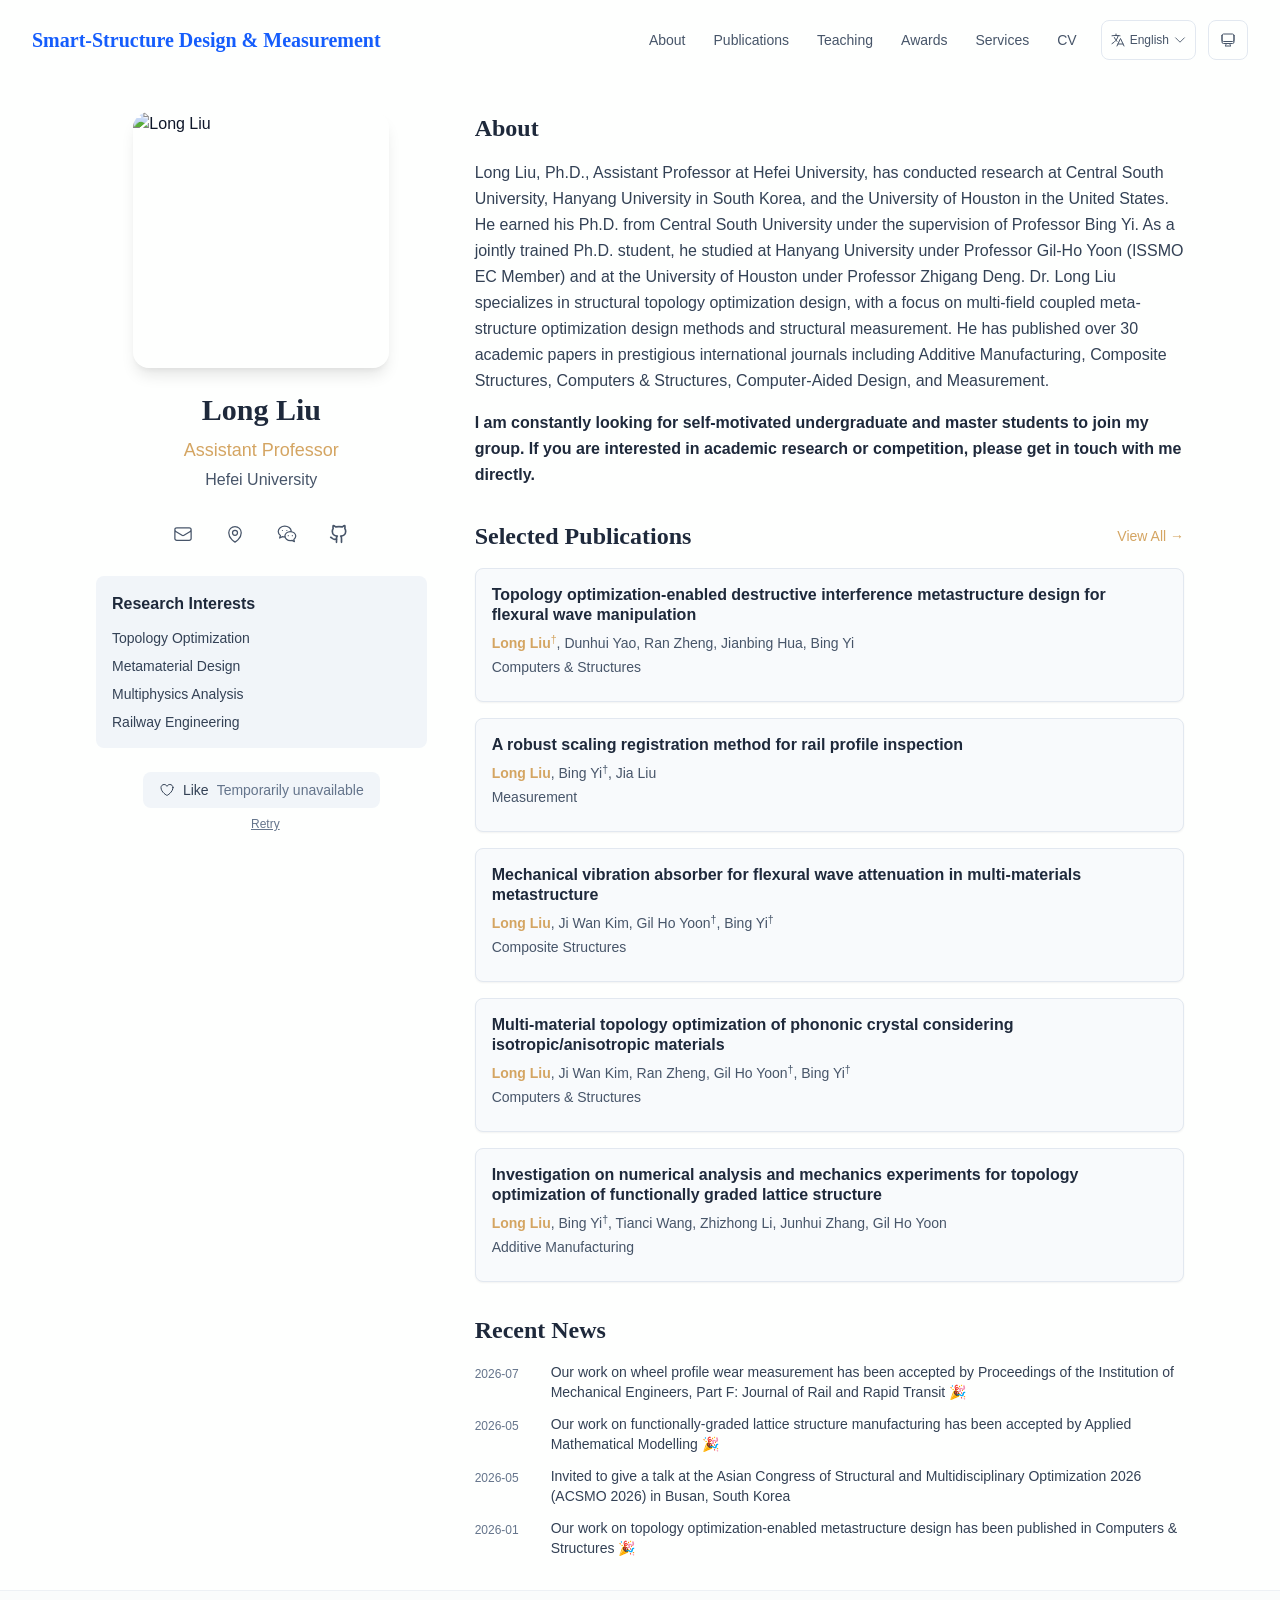
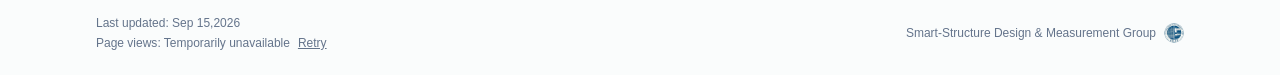
==== commit 0419f7f8: "Add files via upload" ====
--- a/index.html
+++ b/index.html
@@ -1,4 +1,4 @@
-<!DOCTYPE html><html lang="en" class="scroll-smooth"><head><meta charSet="utf-8"/><meta name="viewport" content="width=device-width, initial-scale=1"/><link rel="stylesheet" href="/_next/static/css/6f5a601e13bf9d87.css" data-precedence="next"/><link rel="preload" as="script" fetchPriority="low" href="/_next/static/chunks/webpack-af78f5c2c11af041.js"/><script src="/_next/static/chunks/4bd1b696-70b6d399998de86a.js" async=""></script><script src="/_next/static/chunks/684-5aaa8290a129f299.js" async=""></script><script src="/_next/static/chunks/main-app-30830ffa1c7eb68c.js" async=""></script><script src="/_next/static/chunks/557-19957a8c7146cbea.js" async=""></script><script src="/_next/static/chunks/874-6cc630662f3664af.js" async=""></script><script src="/_next/static/chunks/291-e39730cc9327e39b.js" async=""></script><script src="/_next/static/chunks/app/layout-ce5243b4c39ae5ad.js" async=""></script><meta name="robots" content="noindex"/><title>404: This page could not be found.</title><link rel="icon" href="/lab.svg" type="image/svg+xml"/><link rel="dns-prefetch" href="liulong-hfu.github.io"/><link rel="preconnect" href="liulong-hfu.github.io" crossorigin=""/><link rel="preload" as="font" type="font/woff2" href="https://jialeliu.com/fonts/georgiab.woff2" crossorigin=""/><script>
+<!DOCTYPE html><html lang="en" class="scroll-smooth"><head><meta charSet="utf-8"/><meta name="viewport" content="width=device-width, initial-scale=1"/><link rel="preload" as="image" href="/photo.png"/><link rel="stylesheet" href="/_next/static/css/6f5a601e13bf9d87.css" data-precedence="next"/><link rel="preload" as="script" fetchPriority="low" href="/_next/static/chunks/webpack-af78f5c2c11af041.js"/><script src="/_next/static/chunks/4bd1b696-70b6d399998de86a.js" async=""></script><script src="/_next/static/chunks/684-5aaa8290a129f299.js" async=""></script><script src="/_next/static/chunks/main-app-30830ffa1c7eb68c.js" async=""></script><script src="/_next/static/chunks/557-19957a8c7146cbea.js" async=""></script><script src="/_next/static/chunks/874-6cc630662f3664af.js" async=""></script><script src="/_next/static/chunks/291-e39730cc9327e39b.js" async=""></script><script src="/_next/static/chunks/app/layout-ce5243b4c39ae5ad.js" async=""></script><script src="/_next/static/chunks/872-a52faa3eed499ce0.js" async=""></script><script src="/_next/static/chunks/627-970b820f6c8deb8a.js" async=""></script><script src="/_next/static/chunks/748-9cda938fad3e36fe.js" async=""></script><script src="/_next/static/chunks/app/page-19c27e2814679474.js" async=""></script><link rel="icon" href="/lab.svg" type="image/svg+xml"/><link rel="dns-prefetch" href="liulong-hfu.github.io"/><link rel="preconnect" href="liulong-hfu.github.io" crossorigin=""/><link rel="preload" as="font" type="font/woff2" href="https://jialeliu.com/fonts/georgiab.woff2" crossorigin=""/><script>
               try {
                 const theme = localStorage.getItem('theme-storage');
                 const parsed = theme ? JSON.parse(theme) : null;
@@ -59,4 +59,5 @@
       root.lang = 'en';
       root.setAttribute('data-locale', 'en');
     }
-  </script><title>Long Liu</title><meta name="description" content="Assistant Professor at the Hefei University"/><meta name="author" content="Long Liu"/><meta name="keywords" content="Long Liu,PhD,Research,Hefei University"/><meta name="creator" content="Long Liu"/><meta name="publisher" content="Long Liu"/><meta property="og:title" content="Long Liu"/><meta property="og:description" content="Assistant Professor at the Hefei University"/><meta property="og:site_name" content="Long Liu&#x27;s Academic Website"/><meta property="og:locale" content="zh_CN"/><meta property="og:type" content="website"/><meta name="twitter:card" content="summary"/><meta name="twitter:title" content="Long Liu"/><meta name="twitter:description" content="Assistant Professor at the Hefei University"/><link rel="icon" href="/lab.svg"/><script>document.querySelectorAll('body link[rel="icon"], body link[rel="apple-touch-icon"]').forEach(el => document.head.appendChild(el))</script><script src="/_next/static/chunks/polyfills-42372ed130431b0a.js" noModule=""></script></head><body class="font-sans antialiased"><div style="visibility:hidden"><nav class="fixed top-0 left-0 right-0 z-50" data-headlessui-state=""><div class="transition-all duration-300 ease-out bg-transparent" style="transform:translateY(-100px)"><div class="max-w-7xl mx-auto px-4 sm:px-6 lg:px-8"><div class="flex justify-between items-center h-16 lg:h-20"><div class="flex-shrink-0" tabindex="0"><a class="text-lg lg:text-xl font-serif font-semibold text-blue-600 dark:text-blue-400 hover:text-blue-700 dark:hover:text-blue-300 transition-colors duration-200" href="/">Smart‑Structure Design &amp; Measurement</a></div><div class="hidden lg:block"><div class="ml-10 flex items-center space-x-3"><div class="relative flex items-baseline space-x-1"><a data-nav-href="/" class="relative px-3 py-2 text-sm font-medium rounded-lg transition-colors duration-150 text-neutral-600" href="/">About</a><a data-nav-href="/publications" class="relative px-3 py-2 text-sm font-medium rounded-lg transition-colors duration-150 text-neutral-600" href="/publications/">Publications</a><a data-nav-href="/teaching" class="relative px-3 py-2 text-sm font-medium rounded-lg transition-colors duration-150 text-neutral-600" href="/teaching/">Teaching</a><a data-nav-href="/awards" class="relative px-3 py-2 text-sm font-medium rounded-lg transition-colors duration-150 text-neutral-600" href="/awards/">Awards</a><a data-nav-href="/services" class="relative px-3 py-2 text-sm font-medium rounded-lg transition-colors duration-150 text-neutral-600" href="/services/">Services</a><a data-nav-href="/cv" class="relative px-3 py-2 text-sm font-medium rounded-lg transition-colors duration-150 text-neutral-600" href="/cv/">CV</a></div><div class="flex items-center justify-center w-14 h-10 rounded-lg border border-neutral-200 dark:border-[rgba(148,163,184,0.24)] bg-background dark:bg-neutral-800"><div class="w-6 h-4 rounded bg-neutral-300 animate-pulse"></div></div><div class="flex items-center justify-center w-10 h-10 rounded-lg border border-neutral-200 dark:border-[rgba(148,163,184,0.24)] bg-background dark:bg-neutral-800"><div class="w-4 h-4 rounded-full bg-neutral-300 animate-pulse"></div></div></div></div><div class="lg:hidden flex items-center space-x-2"><div class="flex items-center justify-center w-14 h-10 rounded-lg border border-neutral-200 dark:border-[rgba(148,163,184,0.24)] bg-background dark:bg-neutral-800"><div class="w-6 h-4 rounded bg-neutral-300 animate-pulse"></div></div><div class="flex items-center justify-center w-10 h-10 rounded-lg border border-neutral-200 dark:border-[rgba(148,163,184,0.24)] bg-background dark:bg-neutral-800"><div class="w-4 h-4 rounded-full bg-neutral-300 animate-pulse"></div></div><button class="inline-flex items-center justify-center p-2 rounded-md text-neutral-600 hover:text-primary hover:bg-neutral-100 dark:hover:bg-neutral-800 focus:outline-none focus:ring-2 focus:ring-inset focus:ring-accent transition-colors duration-200" id="headlessui-disclosure-button-«R7pdb»" type="button" aria-expanded="false" data-headlessui-state=""><span class="sr-only">Open main menu</span><div><svg xmlns="http://www.w3.org/2000/svg" fill="none" viewBox="0 0 24 24" stroke-width="1.5" stroke="currentColor" aria-hidden="true" data-slot="icon" class="block h-6 w-6"><path stroke-linecap="round" stroke-linejoin="round" d="M3.75 6.75h16.5M3.75 12h16.5m-16.5 5.25h16.5"></path></svg></div></button></div></div></div></div></nav><main class="min-h-screen pt-16 lg:pt-20"><div style="font-family:system-ui,&quot;Segoe UI&quot;,Roboto,Helvetica,Arial,sans-serif,&quot;Apple Color Emoji&quot;,&quot;Segoe UI Emoji&quot;;height:100vh;text-align:center;display:flex;flex-direction:column;align-items:center;justify-content:center"><div><style>body{color:#000;background:#fff;margin:0}.next-error-h1{border-right:1px solid rgba(0,0,0,.3)}@media (prefers-color-scheme:dark){body{color:#fff;background:#000}.next-error-h1{border-right:1px solid rgba(255,255,255,.3)}}</style><h1 class="next-error-h1" style="display:inline-block;margin:0 20px 0 0;padding:0 23px 0 0;font-size:24px;font-weight:500;vertical-align:top;line-height:49px">404</h1><div style="display:inline-block"><h2 style="font-size:14px;font-weight:400;line-height:49px;margin:0">This page could not be found.</h2></div></div></div><!--$--><!--/$--><!--$--><!--/$--></main><footer class="border-t border-neutral-200/50 bg-neutral-50/50 dark:bg-neutral-900/50 dark:border-neutral-700/50"><div class="max-w-6xl mx-auto px-4 sm:px-6 lg:px-8 py-6"><div class="flex flex-col sm:flex-row justify-between items-center gap-2"><div class="space-y-1 text-center sm:text-left"><p class="text-xs text-neutral-500">Last updated<!-- -->: <!-- -->Sep 15,2026</p><p class="text-xs text-neutral-500 tabular-nums">Page views<!-- -->:<!-- --> <!-- -->Loading…</p></div><p class="text-xs text-neutral-500 flex items-center"><a href="liulong-hfu.github.io" target="_blank" rel="noopener noreferrer">Smart‑Structure Design &amp; Measurement Group</a><img alt="Smart-Structure Design &amp; Measurement Group" loading="lazy" width="20" height="20" decoding="async" data-nimg="1" class="ml-2 rounded-full" style="color:transparent" src="/lab.svg"/></p></div></div></footer></div><script src="/_next/static/chunks/webpack-af78f5c2c11af041.js" async=""></script><script>(self.__next_f=self.__next_f||[]).push([0])</script><script>self.__next_f.push([1,"1:\"$Sreact.fragment\"\n3:I[3719,[\"557\",\"static/chunks/557-19957a8c7146cbea.js\",\"874\",\"static/chunks/874-6cc630662f3664af.js\",\"291\",\"static/chunks/291-e39730cc9327e39b.js\",\"177\",\"static/chunks/app/layout-ce5243b4c39ae5ad.js\"],\"ThemeProvider\"]\n4:I[310,[\"557\",\"static/chunks/557-19957a8c7146cbea.js\",\"874\",\"static/chunks/874-6cc630662f3664af.js\",\"291\",\"static/chunks/291-e39730cc9327e39b.js\",\"177\",\"static/chunks/app/layout-ce5243b4c39ae5ad.js\"],\"LocaleProvider\"]\n5:I[4574,[\"557\",\"static/chunks/557-19957a8c7146cbea.js\",\"874\",\"static/chunks/874-6cc630662f3664af.js\",\"291\",\"static/chunks/291-e39730cc9327e39b.js\",\"177\",\"static/chunks/app/layout-ce5243b4c39ae5ad.js\"],\"default\"]\n6:I[7555,[],\"\"]\n7:I[1295,[],\"\"]\n8:I[2548,[\"557\",\"static/chunks/557-19957a8c7146cbea.js\",\"874\",\"static/chunks/874-6cc630662f3664af.js\",\"291\",\"static/chunks/291-e39730cc9327e39b.js\",\"177\",\"static/chunks/app/layout-ce5243b4c39ae5ad.js\"],\"default\"]\n9:I[9665,[],\"MetadataBoundary\"]\nb:I[9665,[],\"OutletBoundary\"]\ne:I[4911,[],\"AsyncMetadataOutlet\"]\n10:I[9665,[],\"ViewportBoundary\"]\n12:I[6614,[],\"\"]\n:HL[\"/_next/static/css/6f5a601e13bf9d87.css\",\"style\"]\n2:T5d8,\n    try {\n      const cfg = {\"enabled\":true,\"locales\":[\"en\",\"zh\"],\"defaultLocale\":\"en\",\"mode\":\"fixed\",\"fixedLocale\":\"en\",\"persist\":true,\"switcher\":true,\"labels\":{\"en\":\"English\",\"zh\":\"中文\"}};\n      const storageKey = 'locale-storage';\n      const normalize = (value) =\u003e typeof value === 'string' ? value.trim().replace('_', '-').toLowerCase() : '';\n      const matchLocale = (candidate) =\u003e {\n        const normalized = normalize(candidate);\n        if (!normalized) return null;\n        if (cfg.locales.includes(normalized)) return normalized;\n        const language = normalized.split('-')[0];\n        if (cfg.locales.includes(language)) return language;\n        return null;\n      };\n\n      let resolved = null;\n\n      if (!cfg.enabled) {\n        resolved = cfg.defaultLocale;\n      } else if (cfg.persist) {\n        resolved = matchLocale(localStorage.getItem(storageKey));\n      }\n\n      if (!resolved) {\n        if "])</script><script>self.__next_f.push([1,"(cfg.mode === 'fixed') {\n          resolved = cfg.fixedLocale;\n        } else {\n          resolved = matchLocale(navigator.language);\n        }\n      }\n\n      if (!resolved) {\n        resolved = cfg.defaultLocale;\n      }\n\n      const root = document.documentElement;\n      root.lang = resolved;\n      root.setAttribute('data-locale', resolved);\n\n      if (cfg.persist) {\n        localStorage.setItem(storageKey, resolved);\n      }\n    } catch (e) {\n      const root = document.documentElement;\n      root.lang = 'en';\n      root.setAttribute('data-locale', 'en');\n    }\n  "])</script><script>self.__next_f.push([1,"0:{\"P\":null,\"b\":\"xM7Jawrq5FbW2Fd5CPLg6\",\"p\":\"\",\"c\":[\"\",\"_not-found\",\"\"],\"i\":false,\"f\":[[[\"\",{\"children\":[\"/_not-found\",{\"children\":[\"__PAGE__\",{}]}]},\"$undefined\",\"$undefined\",true],[\"\",[\"$\",\"$1\",\"c\",{\"children\":[[[\"$\",\"link\",\"0\",{\"rel\":\"stylesheet\",\"href\":\"/_next/static/css/6f5a601e13bf9d87.css\",\"precedence\":\"next\",\"crossOrigin\":\"$undefined\",\"nonce\":\"$undefined\"}]],[\"$\",\"html\",null,{\"lang\":\"en\",\"className\":\"scroll-smooth\",\"suppressHydrationWarning\":true,\"children\":[[\"$\",\"head\",null,{\"children\":[[\"$\",\"link\",null,{\"rel\":\"icon\",\"href\":\"/lab.svg\",\"type\":\"image/svg+xml\"}],[\"$\",\"link\",null,{\"rel\":\"dns-prefetch\",\"href\":\"liulong-hfu.github.io\"}],[\"$\",\"link\",null,{\"rel\":\"preconnect\",\"href\":\"liulong-hfu.github.io\",\"crossOrigin\":\"\"}],[\"$\",\"link\",null,{\"rel\":\"preload\",\"as\":\"font\",\"type\":\"font/woff2\",\"href\":\"https://jialeliu.com/fonts/georgiab.woff2\",\"crossOrigin\":\"\"}],[\"$\",\"script\",null,{\"dangerouslySetInnerHTML\":{\"__html\":\"\\n              try {\\n                const theme = localStorage.getItem('theme-storage');\\n                const parsed = theme ? JSON.parse(theme) : null;\\n                const setting = parsed?.state?.theme || 'system';\\n                const prefersDark = typeof window !== 'undefined' \u0026\u0026 window.matchMedia \u0026\u0026 window.matchMedia('(prefers-color-scheme: dark)').matches;\\n                const effective = setting === 'dark' ? 'dark' : (setting === 'light' ? 'light' : (prefersDark ? 'dark' : 'light'));\\n                var root = document.documentElement;\\n                root.classList.add(effective);\\n                root.setAttribute('data-theme', effective);\\n              } catch (e) {\\n                var root = document.documentElement;\\n                root.classList.add('light');\\n                root.setAttribute('data-theme', 'light');\\n              }\\n            \"}}],[\"$\",\"script\",null,{\"dangerouslySetInnerHTML\":{\"__html\":\"$2\"}}]]}],[\"$\",\"body\",null,{\"className\":\"font-sans antialiased\",\"children\":[\"$\",\"$L3\",null,{\"children\":[\"$\",\"$L4\",null,{\"config\":{\"enabled\":true,\"locales\":[\"en\",\"zh\"],\"defaultLocale\":\"en\",\"mode\":\"fixed\",\"fixedLocale\":\"en\",\"persist\":true,\"switcher\":true,\"labels\":{\"en\":\"English\",\"zh\":\"中文\"}},\"children\":[[\"$\",\"$L5\",null,{\"items\":[{\"title\":\"About\",\"type\":\"page\",\"target\":\"about\",\"href\":\"/\"},{\"title\":\"Publications\",\"type\":\"page\",\"target\":\"publications\",\"href\":\"/publications\"},{\"title\":\"Teaching\",\"type\":\"page\",\"target\":\"teaching\",\"href\":\"/teaching\"},{\"title\":\"Awards\",\"type\":\"page\",\"target\":\"awards\",\"href\":\"/awards\"},{\"title\":\"Services\",\"type\":\"page\",\"target\":\"services\",\"href\":\"/services\"},{\"title\":\"CV\",\"type\":\"page\",\"target\":\"cv\",\"href\":\"/cv\"}],\"siteTitle\":\"Long Liu\",\"enableOnePageMode\":false,\"i18n\":\"$0:f:0:1:1:props:children:1:props:children:1:props:children:props:children:props:config\",\"itemsByLocale\":{\"en\":[{\"title\":\"About\",\"type\":\"page\",\"target\":\"about\",\"href\":\"/\"},{\"title\":\"Publications\",\"type\":\"page\",\"target\":\"publications\",\"href\":\"/publications\"},{\"title\":\"Teaching\",\"type\":\"page\",\"target\":\"teaching\",\"href\":\"/teaching\"},{\"title\":\"Awards\",\"type\":\"page\",\"target\":\"awards\",\"href\":\"/awards\"},{\"title\":\"Services\",\"type\":\"page\",\"target\":\"services\",\"href\":\"/services\"},{\"title\":\"CV\",\"type\":\"page\",\"target\":\"cv\",\"href\":\"/cv\"}],\"zh\":[{\"title\":\"关于我\",\"type\":\"page\",\"target\":\"about\",\"href\":\"/\"},{\"title\":\"论文\",\"type\":\"page\",\"target\":\"publications\",\"href\":\"/publications\"},{\"title\":\"教学\",\"type\":\"page\",\"target\":\"teaching\",\"href\":\"/teaching\"},{\"title\":\"奖项\",\"type\":\"page\",\"target\":\"awards\",\"href\":\"/awards\"},{\"title\":\"服务\",\"type\":\"page\",\"target\":\"services\",\"href\":\"/services\"},{\"title\":\"简历\",\"type\":\"page\",\"target\":\"cv\",\"href\":\"/cv\"}]},\"siteTitleByLocale\":{\"en\":\"Long Liu\",\"zh\":\"刘龙\"}}],[\"$\",\"main\",null,{\"className\":\"min-h-screen pt-16 lg:pt-20\",\"children\":[\"$\",\"$L6\",null,{\"parallelRouterKey\":\"children\",\"error\":\"$undefined\",\"errorStyles\":\"$undefined\",\"errorScripts\":\"$undefined\",\"template\":[\"$\",\"$L7\",null,{}],\"templateStyles\":\"$undefined\",\"templateScripts\":\"$undefined\",\"notFound\":[[[\"$\",\"title\",null,{\"children\":\"404: This page could not be found.\"}],[\"$\",\"div\",null,{\"style\":{\"fontFamily\":\"system-ui,\\\"Segoe UI\\\",Roboto,Helvetica,Arial,sans-serif,\\\"Apple Color Emoji\\\",\\\"Segoe UI Emoji\\\"\",\"height\":\"100vh\",\"textAlign\":\"center\",\"display\":\"flex\",\"flexDirection\":\"column\",\"alignItems\":\"center\",\"justifyContent\":\"center\"},\"children\":[\"$\",\"div\",null,{\"children\":[[\"$\",\"style\",null,{\"dangerouslySetInnerHTML\":{\"__html\":\"body{color:#000;background:#fff;margin:0}.next-error-h1{border-right:1px solid rgba(0,0,0,.3)}@media (prefers-color-scheme:dark){body{color:#fff;background:#000}.next-error-h1{border-right:1px solid rgba(255,255,255,.3)}}\"}}],[\"$\",\"h1\",null,{\"className\":\"next-error-h1\",\"style\":{\"display\":\"inline-block\",\"margin\":\"0 20px 0 0\",\"padding\":\"0 23px 0 0\",\"fontSize\":24,\"fontWeight\":500,\"verticalAlign\":\"top\",\"lineHeight\":\"49px\"},\"children\":404}],[\"$\",\"div\",null,{\"style\":{\"display\":\"inline-block\"},\"children\":[\"$\",\"h2\",null,{\"style\":{\"fontSize\":14,\"fontWeight\":400,\"lineHeight\":\"49px\",\"margin\":0},\"children\":\"This page could not be found.\"}]}]]}]}]],[]],\"forbidden\":\"$undefined\",\"unauthorized\":\"$undefined\"}]}],[\"$\",\"$L8\",null,{\"lastUpdated\":\"Sep 15,2026\",\"lastUpdatedByLocale\":{\"en\":\"Sep 15,2026\",\"zh\":\"2026年9月15日\"},\"defaultLocale\":\"en\"}]]}]}]}]]}]]}],{\"children\":[\"/_not-found\",[\"$\",\"$1\",\"c\",{\"children\":[null,[\"$\",\"$L6\",null,{\"parallelRouterKey\":\"children\",\"error\":\"$undefined\",\"errorStyles\":\"$undefined\",\"errorScripts\":\"$undefined\",\"template\":[\"$\",\"$L7\",null,{}],\"templateStyles\":\"$undefined\",\"templateScripts\":\"$undefined\",\"notFound\":\"$undefined\",\"forbidden\":\"$undefined\",\"unauthorized\":\"$undefined\"}]]}],{\"children\":[\"__PAGE__\",[\"$\",\"$1\",\"c\",{\"children\":[[[\"$\",\"title\",null,{\"children\":\"404: This page could not be found.\"}],[\"$\",\"div\",null,{\"style\":\"$0:f:0:1:1:props:children:1:props:children:1:props:children:props:children:props:children:1:props:children:props:notFound:0:1:props:style\",\"children\":[\"$\",\"div\",null,{\"children\":[[\"$\",\"style\",null,{\"dangerouslySetInnerHTML\":{\"__html\":\"body{color:#000;background:#fff;margin:0}.next-error-h1{border-right:1px solid rgba(0,0,0,.3)}@media (prefers-color-scheme:dark){body{color:#fff;background:#000}.next-error-h1{border-right:1px solid rgba(255,255,255,.3)}}\"}}],[\"$\",\"h1\",null,{\"className\":\"next-error-h1\",\"style\":\"$0:f:0:1:1:props:children:1:props:children:1:props:children:props:children:props:children:1:props:children:props:notFound:0:1:props:children:props:children:1:props:style\",\"children\":404}],[\"$\",\"div\",null,{\"style\":\"$0:f:0:1:1:props:children:1:props:children:1:props:children:props:children:props:children:1:props:children:props:notFound:0:1:props:children:props:children:2:props:style\",\"children\":[\"$\",\"h2\",null,{\"style\":\"$0:f:0:1:1:props:children:1:props:children:1:props:children:props:children:props:children:1:props:children:props:notFound:0:1:props:children:props:children:2:props:children:props:style\",\"children\":\"This page could not be found.\"}]}]]}]}]],[\"$\",\"$L9\",null,{\"children\":\"$La\"}],null,[\"$\",\"$Lb\",null,{\"children\":[\"$Lc\",\"$Ld\",[\"$\",\"$Le\",null,{\"promise\":\"$@f\"}]]}]]}],{},null,false]},null,false]},null,false],[\"$\",\"$1\",\"h\",{\"children\":[[\"$\",\"meta\",null,{\"name\":\"robots\",\"content\":\"noindex\"}],[\"$\",\"$1\",\"9vP_au4-Vd_uBEFygDWkl\",{\"children\":[[\"$\",\"$L10\",null,{\"children\":\"$L11\"}],null]}],null]}],false]],\"m\":\"$undefined\",\"G\":[\"$12\",\"$undefined\"],\"s\":false,\"S\":true}\n"])</script><script>self.__next_f.push([1,"13:\"$Sreact.suspense\"\n14:I[4911,[],\"AsyncMetadata\"]\na:[\"$\",\"$13\",null,{\"fallback\":null,\"children\":[\"$\",\"$L14\",null,{\"promise\":\"$@15\"}]}]\n"])</script><script>self.__next_f.push([1,"d:null\n"])</script><script>self.__next_f.push([1,"11:[[\"$\",\"meta\",\"0\",{\"charSet\":\"utf-8\"}],[\"$\",\"meta\",\"1\",{\"name\":\"viewport\",\"content\":\"width=device-width, initial-scale=1\"}]]\nc:null\n"])</script><script>self.__next_f.push([1,"15:{\"metadata\":[[\"$\",\"title\",\"0\",{\"children\":\"Long Liu\"}],[\"$\",\"meta\",\"1\",{\"name\":\"description\",\"content\":\"Assistant Professor at the Hefei University\"}],[\"$\",\"meta\",\"2\",{\"name\":\"author\",\"content\":\"Long Liu\"}],[\"$\",\"meta\",\"3\",{\"name\":\"keywords\",\"content\":\"Long Liu,PhD,Research,Hefei University\"}],[\"$\",\"meta\",\"4\",{\"name\":\"creator\",\"content\":\"Long Liu\"}],[\"$\",\"meta\",\"5\",{\"name\":\"publisher\",\"content\":\"Long Liu\"}],[\"$\",\"meta\",\"6\",{\"property\":\"og:title\",\"content\":\"Long Liu\"}],[\"$\",\"meta\",\"7\",{\"property\":\"og:description\",\"content\":\"Assistant Professor at the Hefei University\"}],[\"$\",\"meta\",\"8\",{\"property\":\"og:site_name\",\"content\":\"Long Liu's Academic Website\"}],[\"$\",\"meta\",\"9\",{\"property\":\"og:locale\",\"content\":\"zh_CN\"}],[\"$\",\"meta\",\"10\",{\"property\":\"og:type\",\"content\":\"website\"}],[\"$\",\"meta\",\"11\",{\"name\":\"twitter:card\",\"content\":\"summary\"}],[\"$\",\"meta\",\"12\",{\"name\":\"twitter:title\",\"content\":\"Long Liu\"}],[\"$\",\"meta\",\"13\",{\"name\":\"twitter:description\",\"content\":\"Assistant Professor at the Hefei University\"}],[\"$\",\"link\",\"14\",{\"rel\":\"icon\",\"href\":\"/lab.svg\"}]],\"error\":null,\"digest\":\"$undefined\"}\nf:{\"metadata\":\"$15:metadata\",\"error\":null,\"digest\":\"$undefined\"}\n"])</script></body></html>+  </script><title>Long Liu</title><meta name="description" content="Assistant Professor at the Hefei University"/><meta name="author" content="Long Liu"/><meta name="keywords" content="Long Liu,PhD,Research,Hefei University"/><meta name="creator" content="Long Liu"/><meta name="publisher" content="Long Liu"/><meta property="og:title" content="Long Liu"/><meta property="og:description" content="Assistant Professor at the Hefei University"/><meta property="og:site_name" content="Long Liu&#x27;s Academic Website"/><meta property="og:locale" content="zh_CN"/><meta property="og:type" content="website"/><meta name="twitter:card" content="summary"/><meta name="twitter:title" content="Long Liu"/><meta name="twitter:description" content="Assistant Professor at the Hefei University"/><link rel="icon" href="/lab.svg"/><script>document.querySelectorAll('body link[rel="icon"], body link[rel="apple-touch-icon"]').forEach(el => document.head.appendChild(el))</script><script src="/_next/static/chunks/polyfills-42372ed130431b0a.js" noModule=""></script></head><body class="font-sans antialiased"><div style="visibility:hidden"><nav class="fixed top-0 left-0 right-0 z-50" data-headlessui-state=""><div class="transition-all duration-300 ease-out bg-transparent" style="transform:translateY(-100px)"><div class="max-w-7xl mx-auto px-4 sm:px-6 lg:px-8"><div class="flex justify-between items-center h-16 lg:h-20"><div class="flex-shrink-0" tabindex="0"><a class="text-lg lg:text-xl font-serif font-semibold text-blue-600 dark:text-blue-400 hover:text-blue-700 dark:hover:text-blue-300 transition-colors duration-200" href="/">Smart‑Structure Design &amp; Measurement</a></div><div class="hidden lg:block"><div class="ml-10 flex items-center space-x-3"><div class="relative flex items-baseline space-x-1"><a data-nav-href="/" class="relative px-3 py-2 text-sm font-medium rounded-lg transition-colors duration-150 text-primary" href="/">About</a><a data-nav-href="/publications" class="relative px-3 py-2 text-sm font-medium rounded-lg transition-colors duration-150 text-neutral-600" href="/publications/">Publications</a><a data-nav-href="/teaching" class="relative px-3 py-2 text-sm font-medium rounded-lg transition-colors duration-150 text-neutral-600" href="/teaching/">Teaching</a><a data-nav-href="/awards" class="relative px-3 py-2 text-sm font-medium rounded-lg transition-colors duration-150 text-neutral-600" href="/awards/">Awards</a><a data-nav-href="/services" class="relative px-3 py-2 text-sm font-medium rounded-lg transition-colors duration-150 text-neutral-600" href="/services/">Services</a><a data-nav-href="/cv" class="relative px-3 py-2 text-sm font-medium rounded-lg transition-colors duration-150 text-neutral-600" href="/cv/">CV</a></div><div class="flex items-center justify-center w-14 h-10 rounded-lg border border-neutral-200 dark:border-[rgba(148,163,184,0.24)] bg-background dark:bg-neutral-800"><div class="w-6 h-4 rounded bg-neutral-300 animate-pulse"></div></div><div class="flex items-center justify-center w-10 h-10 rounded-lg border border-neutral-200 dark:border-[rgba(148,163,184,0.24)] bg-background dark:bg-neutral-800"><div class="w-4 h-4 rounded-full bg-neutral-300 animate-pulse"></div></div></div></div><div class="lg:hidden flex items-center space-x-2"><div class="flex items-center justify-center w-14 h-10 rounded-lg border border-neutral-200 dark:border-[rgba(148,163,184,0.24)] bg-background dark:bg-neutral-800"><div class="w-6 h-4 rounded bg-neutral-300 animate-pulse"></div></div><div class="flex items-center justify-center w-10 h-10 rounded-lg border border-neutral-200 dark:border-[rgba(148,163,184,0.24)] bg-background dark:bg-neutral-800"><div class="w-4 h-4 rounded-full bg-neutral-300 animate-pulse"></div></div><button class="inline-flex items-center justify-center p-2 rounded-md text-neutral-600 hover:text-primary hover:bg-neutral-100 dark:hover:bg-neutral-800 focus:outline-none focus:ring-2 focus:ring-inset focus:ring-accent transition-colors duration-200" id="headlessui-disclosure-button-«R7pdb»" type="button" aria-expanded="false" data-headlessui-state=""><span class="sr-only">Open main menu</span><div><svg xmlns="http://www.w3.org/2000/svg" fill="none" viewBox="0 0 24 24" stroke-width="1.5" stroke="currentColor" aria-hidden="true" data-slot="icon" class="block h-6 w-6"><path stroke-linecap="round" stroke-linejoin="round" d="M3.75 6.75h16.5M3.75 12h16.5m-16.5 5.25h16.5"></path></svg></div></button></div></div></div></div></nav><main class="min-h-screen pt-16 lg:pt-20"><div class="max-w-6xl mx-auto px-4 sm:px-6 lg:px-8 py-8 bg-background min-h-screen"><div class="grid grid-cols-1 lg:grid-cols-3 gap-12"><div class="lg:col-span-1"><div class="sticky top-8" style="opacity:0;transform:translateY(20px)"><div class="w-64 h-64 mx-auto mb-6 rounded-2xl overflow-hidden shadow-lg hover:shadow-xl transition-all duration-200 hover:scale-105"><img alt="Long Liu" width="256" height="256" decoding="async" data-nimg="1" class="w-full h-full object-cover object-[32%_center]" style="color:transparent" src="/photo.png"/></div><div class="text-center mb-6"><h1 class="text-3xl font-serif font-bold text-primary mb-2">Long Liu</h1><p class="text-lg text-accent font-medium mb-1">Assistant Professor</p><p class="text-neutral-600 mb-2">Hefei University</p></div><div class="flex flex-wrap justify-center gap-3 sm:gap-4 mb-6 relative px-2"><div class="relative"><button class="p-2 sm:p-2 transition-colors duration-200 text-neutral-600 dark:text-neutral-400 hover:text-accent" aria-label="Email"><svg xmlns="http://www.w3.org/2000/svg" fill="none" viewBox="0 0 24 24" stroke-width="1.5" stroke="currentColor" aria-hidden="true" data-slot="icon" class="h-5 w-5"><path stroke-linecap="round" stroke-linejoin="round" d="M21.75 6.75v10.5a2.25 2.25 0 0 1-2.25 2.25h-15a2.25 2.25 0 0 1-2.25-2.25V6.75m19.5 0A2.25 2.25 0 0 0 19.5 4.5h-15a2.25 2.25 0 0 0-2.25 2.25m19.5 0v.243a2.25 2.25 0 0 1-1.07 1.916l-7.5 4.615a2.25 2.25 0 0 1-2.36 0L3.32 8.91a2.25 2.25 0 0 1-1.07-1.916V6.75"></path></svg></button></div><div class="relative"><button class="p-2 sm:p-2 transition-colors duration-200 text-neutral-600 dark:text-neutral-400 hover:text-accent" aria-label="Location"><svg xmlns="http://www.w3.org/2000/svg" fill="none" viewBox="0 0 24 24" stroke-width="1.5" stroke="currentColor" aria-hidden="true" data-slot="icon" class="h-5 w-5"><path stroke-linecap="round" stroke-linejoin="round" d="M15 10.5a3 3 0 1 1-6 0 3 3 0 0 1 6 0Z"></path><path stroke-linecap="round" stroke-linejoin="round" d="M19.5 10.5c0 7.142-7.5 11.25-7.5 11.25S4.5 17.642 4.5 10.5a7.5 7.5 0 1 1 15 0Z"></path></svg></button></div><div class="relative"><button type="button" class="p-2 transition-colors duration-200 text-neutral-600 dark:text-neutral-400 hover:text-green-600 dark:hover:text-green-400" aria-label="WeChat" aria-expanded="false"><svg viewBox="0 0 24 24" fill="none" stroke="currentColor" stroke-width="1.5" stroke-linecap="round" stroke-linejoin="round" class="h-5 w-5" xmlns="http://www.w3.org/2000/svg" aria-hidden="true"><path d="M9.5 15.5a9.8 9.8 0 0 1-2.9-.3l-3.4 1.6.9-3.1C2.5 12.5 1.5 10.8 1.5 8.9 1.5 5.4 5 2.5 9.3 2.5c4.1 0 7.5 2.7 7.8 6.1"></path><path d="M22.5 14.5c0-3-2.9-5.5-6.5-5.5s-6.5 2.5-6.5 5.5S12.4 20 16 20c.7 0 1.4-.1 2-.3l2.9 1.4-.7-2.6c1.4-1 2.3-2.4 2.3-4Z"></path><circle cx="6.5" cy="7.8" r="0.7" fill="currentColor" stroke="none"></circle><circle cx="11.8" cy="7.8" r="0.7" fill="currentColor" stroke="none"></circle><circle cx="13.5" cy="14" r="0.7" fill="currentColor" stroke="none"></circle><circle cx="18.4" cy="14" r="0.7" fill="currentColor" stroke="none"></circle></svg></button></div><a href="https://github.com" target="_blank" rel="noopener noreferrer" class="p-2 sm:p-2 text-neutral-600 dark:text-neutral-400 hover:text-accent transition-colors duration-200" aria-label="GitHub"><svg xmlns="http://www.w3.org/2000/svg" width="24" height="24" viewBox="0 0 24 24" fill="none" stroke="currentColor" stroke-width="2" stroke-linecap="round" stroke-linejoin="round" class="lucide lucide-github h-5 w-5" aria-hidden="true"><path d="M15 22v-4a4.8 4.8 0 0 0-1-3.5c3 0 6-2 6-5.5.08-1.25-.27-2.48-1-3.5.28-1.15.28-2.35 0-3.5 0 0-1 0-3 1.5-2.64-.5-5.36-.5-8 0C6 2 5 2 5 2c-.3 1.15-.3 2.35 0 3.5A5.403 5.403 0 0 0 4 9c0 3.5 3 5.5 6 5.5-.39.49-.68 1.05-.85 1.65-.17.6-.22 1.23-.15 1.85v4"></path><path d="M9 18c-4.51 2-5-2-7-2"></path></svg></a></div><div class="bg-neutral-100 dark:bg-neutral-800 rounded-lg p-4 mb-6 hover:shadow-lg transition-all duration-200 hover:scale-[1.02]"><h3 class="font-semibold text-primary mb-3">Research Interests</h3><div class="space-y-2 text-sm text-neutral-700 dark:text-neutral-500"><div>Topology Optimization</div><div>Metamaterial Design</div><div>Multiphysics Analysis</div><div>Railway Engineering</div></div></div><div class="flex justify-center"><div class="relative"><button disabled="" class="flex items-center space-x-2 px-4 py-2 rounded-lg font-medium text-sm transition-all duration-200 bg-neutral-100 dark:bg-neutral-800 text-neutral-700 dark:text-neutral-500 hover:bg-red-50 dark:hover:bg-red-900/20 hover:text-red-600 dark:hover:text-red-400 cursor-pointer " tabindex="0"><svg xmlns="http://www.w3.org/2000/svg" fill="none" viewBox="0 0 24 24" stroke-width="1.5" stroke="currentColor" aria-hidden="true" data-slot="icon" class="h-4 w-4"><path stroke-linecap="round" stroke-linejoin="round" d="M21 8.25c0-2.485-2.099-4.5-4.688-4.5-1.935 0-3.597 1.126-4.312 2.733-.715-1.607-2.377-2.733-4.313-2.733C5.1 3.75 3 5.765 3 8.25c0 7.22 9 12 9 12s9-4.78 9-12Z"></path></svg><span>Like</span><span class="tabular-nums text-neutral-500 dark:text-neutral-400">Loading…</span></button></div></div></div></div><div class="lg:col-span-2 space-y-8"><section id="about" class="scroll-mt-24 space-y-8"><section style="opacity:0;transform:translateY(20px)"><h2 class="text-2xl font-serif font-bold text-primary mb-4">About</h2><div class="text-neutral-700 dark:text-neutral-600 leading-relaxed"><p class="mb-4 last:mb-0">Long Liu, Ph.D., Assistant Professor at Hefei University, has conducted research at Central South University, Hanyang University in South Korea, and the University of Houston in the United States. He earned his Ph.D. from Central South University under the supervision of Professor Bing Yi. As a jointly trained Ph.D. student, he studied at Hanyang University under Professor Gil-Ho Yoon (ISSMO EC Member) and at the University of Houston under Professor Zhigang Deng. Dr. Long Liu specializes in structural topology optimization design, with a focus on multi-field coupled meta-structure optimization design methods and structural measurement. He has published over 30 academic papers in prestigious international journals including Additive Manufacturing, Composite Structures, Computers &amp; Structures, Computer-Aided Design, and Measurement.</p>
+<p class="mb-4 last:mb-0"><strong class="font-semibold text-primary">I am constantly looking for self-motivated undergraduate and master students to join my group. If you are interested in academic research or competition, please get in touch with me directly.</strong></p></div></section><section style="opacity:0;transform:translateY(20px)"><div class="flex items-center justify-between mb-4"><h2 class="text-2xl font-serif font-bold text-primary">Selected Publications</h2><a class="text-accent hover:text-accent-dark text-sm font-medium transition-all duration-200 rounded hover:bg-accent/10 hover:shadow-sm" href="/publications/">View All<!-- --> →</a></div><div class="space-y-4"><div class="bg-neutral-50 dark:bg-neutral-800 p-4 rounded-lg shadow-sm border border-neutral-200 dark:border-[rgba(148,163,184,0.24)] hover:shadow-lg transition-all duration-200 hover:scale-[1.02]" style="opacity:0;transform:translateY(20px)"><h3 class="font-semibold text-primary mb-2 leading-tight">Topology optimization-enabled destructive interference metastructure design for flexural wave manipulation</h3><p class="text-sm text-neutral-600 dark:text-neutral-500 mb-1"><span><span class="font-semibold text-accent ">Long Liu</span><sup class="ml-0 text-accent">†</sup>, </span><span><span class=" ">Dunhui Yao</span>, </span><span><span class=" ">Ran Zheng</span>, </span><span><span class=" ">Jianbing Hua</span>, </span><span><span class=" ">Bing Yi</span></span></p><p class="text-sm text-neutral-600 dark:text-neutral-500 mb-2">Computers &amp; Structures</p></div><div class="bg-neutral-50 dark:bg-neutral-800 p-4 rounded-lg shadow-sm border border-neutral-200 dark:border-[rgba(148,163,184,0.24)] hover:shadow-lg transition-all duration-200 hover:scale-[1.02]" style="opacity:0;transform:translateY(20px)"><h3 class="font-semibold text-primary mb-2 leading-tight">A robust scaling registration method for rail profile inspection</h3><p class="text-sm text-neutral-600 dark:text-neutral-500 mb-1"><span><span class="font-semibold text-accent ">Long Liu</span>, </span><span><span class=" ">Bing Yi</span><sup class="ml-0 text-neutral-600 dark:text-neutral-500">†</sup>, </span><span><span class=" ">Jia Liu</span></span></p><p class="text-sm text-neutral-600 dark:text-neutral-500 mb-2">Measurement</p></div><div class="bg-neutral-50 dark:bg-neutral-800 p-4 rounded-lg shadow-sm border border-neutral-200 dark:border-[rgba(148,163,184,0.24)] hover:shadow-lg transition-all duration-200 hover:scale-[1.02]" style="opacity:0;transform:translateY(20px)"><h3 class="font-semibold text-primary mb-2 leading-tight">Mechanical vibration absorber for flexural wave attenuation in multi-materials metastructure</h3><p class="text-sm text-neutral-600 dark:text-neutral-500 mb-1"><span><span class="font-semibold text-accent ">Long Liu</span>, </span><span><span class=" ">Ji Wan Kim</span>, </span><span><span class=" ">Gil Ho Yoon</span><sup class="ml-0 text-neutral-600 dark:text-neutral-500">†</sup>, </span><span><span class=" ">Bing Yi</span><sup class="ml-0 text-neutral-600 dark:text-neutral-500">†</sup></span></p><p class="text-sm text-neutral-600 dark:text-neutral-500 mb-2">Composite Structures</p></div><div class="bg-neutral-50 dark:bg-neutral-800 p-4 rounded-lg shadow-sm border border-neutral-200 dark:border-[rgba(148,163,184,0.24)] hover:shadow-lg transition-all duration-200 hover:scale-[1.02]" style="opacity:0;transform:translateY(20px)"><h3 class="font-semibold text-primary mb-2 leading-tight">Multi-material topology optimization of phononic crystal considering isotropic/anisotropic materials</h3><p class="text-sm text-neutral-600 dark:text-neutral-500 mb-1"><span><span class="font-semibold text-accent ">Long Liu</span>, </span><span><span class=" ">Ji Wan Kim</span>, </span><span><span class=" ">Ran Zheng</span>, </span><span><span class=" ">Gil Ho Yoon</span><sup class="ml-0 text-neutral-600 dark:text-neutral-500">†</sup>, </span><span><span class=" ">Bing Yi</span><sup class="ml-0 text-neutral-600 dark:text-neutral-500">†</sup></span></p><p class="text-sm text-neutral-600 dark:text-neutral-500 mb-2">Computers &amp; Structures</p></div><div class="bg-neutral-50 dark:bg-neutral-800 p-4 rounded-lg shadow-sm border border-neutral-200 dark:border-[rgba(148,163,184,0.24)] hover:shadow-lg transition-all duration-200 hover:scale-[1.02]" style="opacity:0;transform:translateY(20px)"><h3 class="font-semibold text-primary mb-2 leading-tight">Investigation on numerical analysis and mechanics experiments for topology optimization of functionally graded lattice structure</h3><p class="text-sm text-neutral-600 dark:text-neutral-500 mb-1"><span><span class="font-semibold text-accent ">Long Liu</span>, </span><span><span class=" ">Bing Yi</span><sup class="ml-0 text-neutral-600 dark:text-neutral-500">†</sup>, </span><span><span class=" ">Tianci Wang</span>, </span><span><span class=" ">Zhizhong Li</span>, </span><span><span class=" ">Junhui Zhang</span>, </span><span><span class=" ">Gil Ho Yoon</span></span></p><p class="text-sm text-neutral-600 dark:text-neutral-500 mb-2">Additive Manufacturing</p></div></div></section><section style="opacity:0;transform:translateY(20px)"><h2 class="text-2xl font-serif font-bold text-primary mb-4">Recent News</h2><div class="space-y-3"><div class="flex items-start space-x-3"><span class="text-xs text-neutral-500 mt-1 w-16 flex-shrink-0">2026-07</span><p class="text-sm text-neutral-700">Our work on wheel profile wear measurement has been accepted by Proceedings of the Institution of Mechanical Engineers, Part F: Journal of Rail and Rapid Transit 🎉</p></div><div class="flex items-start space-x-3"><span class="text-xs text-neutral-500 mt-1 w-16 flex-shrink-0">2026-05</span><p class="text-sm text-neutral-700">Our work on functionally-graded lattice structure manufacturing has been accepted by Applied Mathematical Modelling 🎉</p></div><div class="flex items-start space-x-3"><span class="text-xs text-neutral-500 mt-1 w-16 flex-shrink-0">2026-05</span><p class="text-sm text-neutral-700"> Invited to give a talk at the Asian Congress of Structural and Multidisciplinary Optimization 2026 (ACSMO 2026) in Busan, South Korea</p></div><div class="flex items-start space-x-3"><span class="text-xs text-neutral-500 mt-1 w-16 flex-shrink-0">2026-01</span><p class="text-sm text-neutral-700">Our work on topology optimization-enabled metastructure design has been published in Computers &amp; Structures 🎉</p></div></div></section></section></div></div></div><!--$--><!--/$--><!--$--><!--/$--></main><footer class="border-t border-neutral-200/50 bg-neutral-50/50 dark:bg-neutral-900/50 dark:border-neutral-700/50"><div class="max-w-6xl mx-auto px-4 sm:px-6 lg:px-8 py-6"><div class="flex flex-col sm:flex-row justify-between items-center gap-2"><div class="space-y-1 text-center sm:text-left"><p class="text-xs text-neutral-500">Last updated<!-- -->: <!-- -->Sep 15,2026</p><p class="text-xs text-neutral-500 tabular-nums">Page views<!-- -->:<!-- --> <!-- -->Loading…</p></div><p class="text-xs text-neutral-500 flex items-center"><a href="liulong-hfu.github.io" target="_blank" rel="noopener noreferrer">Smart‑Structure Design &amp; Measurement Group</a><img alt="Smart-Structure Design &amp; Measurement Group" loading="lazy" width="20" height="20" decoding="async" data-nimg="1" class="ml-2 rounded-full" style="color:transparent" src="/lab.svg"/></p></div></div></footer></div><script src="/_next/static/chunks/webpack-af78f5c2c11af041.js" async=""></script><script>(self.__next_f=self.__next_f||[]).push([0])</script><script>self.__next_f.push([1,"1:\"$Sreact.fragment\"\n3:I[3719,[\"557\",\"static/chunks/557-19957a8c7146cbea.js\",\"874\",\"static/chunks/874-6cc630662f3664af.js\",\"291\",\"static/chunks/291-e39730cc9327e39b.js\",\"177\",\"static/chunks/app/layout-ce5243b4c39ae5ad.js\"],\"ThemeProvider\"]\n4:I[310,[\"557\",\"static/chunks/557-19957a8c7146cbea.js\",\"874\",\"static/chunks/874-6cc630662f3664af.js\",\"291\",\"static/chunks/291-e39730cc9327e39b.js\",\"177\",\"static/chunks/app/layout-ce5243b4c39ae5ad.js\"],\"LocaleProvider\"]\n5:I[4574,[\"557\",\"static/chunks/557-19957a8c7146cbea.js\",\"874\",\"static/chunks/874-6cc630662f3664af.js\",\"291\",\"static/chunks/291-e39730cc9327e39b.js\",\"177\",\"static/chunks/app/layout-ce5243b4c39ae5ad.js\"],\"default\"]\n6:I[7555,[],\"\"]\n7:I[1295,[],\"\"]\n8:I[2548,[\"557\",\"static/chunks/557-19957a8c7146cbea.js\",\"874\",\"static/chunks/874-6cc630662f3664af.js\",\"291\",\"static/chunks/291-e39730cc9327e39b.js\",\"177\",\"static/chunks/app/layout-ce5243b4c39ae5ad.js\"],\"default\"]\n9:I[2038,[\"557\",\"static/chunks/557-19957a8c7146cbea.js\",\"872\",\"static/chunks/872-a52faa3eed499ce0.js\",\"874\",\"static/chunks/874-6cc630662f3664af.js\",\"627\",\"static/chunks/627-970b820f6c8deb8a.js\",\"748\",\"static/chunks/748-9cda938fad3e36fe.js\",\"974\",\"static/chunks/app/page-19c27e2814679474.js\"],\"default\"]\n1d:I[9665,[],\"MetadataBoundary\"]\n1f:I[9665,[],\"OutletBoundary\"]\n22:I[4911,[],\"AsyncMetadataOutlet\"]\n24:I[9665,[],\"ViewportBoundary\"]\n26:I[6614,[],\"\"]\n:HL[\"/_next/static/css/6f5a601e13bf9d87.css\",\"style\"]\n2:T5d8,\n    try {\n      const cfg = {\"enabled\":true,\"locales\":[\"en\",\"zh\"],\"defaultLocale\":\"en\",\"mode\":\"fixed\",\"fixedLocale\":\"en\",\"persist\":true,\"switcher\":true,\"labels\":{\"en\":\"English\",\"zh\":\"中文\"}};\n      const storageKey = 'locale-storage';\n      const normalize = (value) =\u003e typeof value === 'string' ? value.trim().replace('_', '-').toLowerCase() : '';\n      const matchLocale = (candidate) =\u003e {\n        const normalized = normalize(candidate);\n        if (!normalized) return null;\n        if (cfg.locales.includes(normalized)) return normalized;\n        const language = normalized.split('-')[0];\n        if (cfg.loc"])</script><script>self.__next_f.push([1,"ales.includes(language)) return language;\n        return null;\n      };\n\n      let resolved = null;\n\n      if (!cfg.enabled) {\n        resolved = cfg.defaultLocale;\n      } else if (cfg.persist) {\n        resolved = matchLocale(localStorage.getItem(storageKey));\n      }\n\n      if (!resolved) {\n        if (cfg.mode === 'fixed') {\n          resolved = cfg.fixedLocale;\n        } else {\n          resolved = matchLocale(navigator.language);\n        }\n      }\n\n      if (!resolved) {\n        resolved = cfg.defaultLocale;\n      }\n\n      const root = document.documentElement;\n      root.lang = resolved;\n      root.setAttribute('data-locale', resolved);\n\n      if (cfg.persist) {\n        localStorage.setItem(storageKey, resolved);\n      }\n    } catch (e) {\n      const root = document.documentElement;\n      root.lang = 'en';\n      root.setAttribute('data-locale', 'en');\n    }\n  a:T416,Long Liu, Ph.D., Assistant Professor at Hefei University, has conducted research at Central South University, Hanyang University in South Korea, and the University of Houston in the United States. He earned his Ph.D. from Central South University under the supervision of Professor Bing Yi. As a jointly trained Ph.D. student, he studied at Hanyang University under Professor Gil-Ho Yoon (ISSMO EC Member) and at the University of Houston under Professor Zhigang Deng. Dr. Long Liu specializes in structural topology optimization design, with a focus on multi-field coupled meta-structure optimization design methods and structural measurement. He has published over 30 academic papers in prestigious international journals including Additive Manufacturing, Composite Structures, Computers \u0026 Structures, Computer-Aided Design, and Measurement.\r\n\r\n\r\n**I am constantly looking for self-motivated undergraduate and master students to join my group. If you are interested in academic research or competition, please get in touch with me directly.**\r\nb:T503,Destructive interference-based mechanical metamaterials hold promise for manipulating flexural waves in host "])</script><script>self.__next_f.push([1,"structures, demonstrating superior performance in mitigating mechanical vibrations over a broad frequency range. This paper presents an embedded phononic structure designed to attenuate flexural wave propagation in beam structures, using the topology optimization method. First, the theoretical framework for flexural wave propagation in a beam structure is derived. Then, an optimization objective is formulated to manipulate the flexural wavelength, and the solid isotropic material penalization (SIMP) method is employed to optimize the material distribution of the beam cross-section. Subsequently, an embedded phononic structure based on destructive interference is designed to control flexural waves in the beam. Finally, numerical simulations are conducted to evaluate the performance of the proposed method in attenuating flexural wave propagation. The results confirm the effectiveness of the embedded phononic structure for bending wave mitigation in beam structures. This study represents a novel approach to designing mechanical vibration absorbers based on destructive interference for flexural wave manipulation with assistance of topology optimization method.c:T674,@article{liu2026topology,\n  title = {Topology optimization-enabled destructive interference metastructure design for flexural wave manipulation},\n  author = {Liu, Long and Yao, Dunhui and Zheng, Ran and Hua, Jianbing and Yi, Bing},\n  journal = {Computers \\\u0026 Structures},\n  volume = {320},\n  pages = {108031},\n  year = {2026},\n  publisher = {Elsevier},\n  abstract = {Destructive interference-based mechanical metamaterials hold promise for manipulating flexural waves in host structures, demonstrating superior performance in mitigating mechanical vibrations over a broad frequency range. This paper presents an embedded phononic structure designed to attenuate flexural wave propagation in beam structures, using the topology optimization method. First, the theoretical framework for flexural wave propagation in a beam structure is derived. Then, an optimization obj"])</script><script>self.__next_f.push([1,"ective is formulated to manipulate the flexural wavelength, and the solid isotropic material penalization (SIMP) method is employed to optimize the material distribution of the beam cross-section. Subsequently, an embedded phononic structure based on destructive interference is designed to control flexural waves in the beam. Finally, numerical simulations are conducted to evaluate the performance of the proposed method in attenuating flexural wave propagation. The results confirm the effectiveness of the embedded phononic structure for bending wave mitigation in beam structures. This study represents a novel approach to designing mechanical vibration absorbers based on destructive interference for flexural wave manipulation with assistance of topology optimization method.}\n}d:T4aa,Accurate measurement of rail profile wear is crucial for railroad monitoring and maintenance, ensuring the security of railway transport. Therefore, laser sensor-based profile measurement has been widely adopted to verify whether the geometric shape of the rail meets service requirements. However, two major challenges — profile distortion and noise points — significantly affect the accuracy of measurement results. Hence, this paper presents a robust scaling point set registration method to address these issues. Firstly, we outline the challenges of rail profile inspection using laser sensors and formulate the coordination alignment problem. Then, we propose a robust scaling point set registration method (RSPM) that utilizes a scaled German–McClure loss function to calibrate profile distortion, which is resilient to noise points and outliers. Finally, we evaluate and apply the proposed method for rail profile inspection. Experimental results demonstrate that the proposed method performs well in terms of distorted profile calibration, noise points, and outlier resistance when compared with the iterative closest point and reweighted-scaling iterative closest point methods.e:T5bf,@article{liu2025robust,\n  title = {A robust scaling reg"])</script><script>self.__next_f.push([1,"istration method for rail profile inspection},\n  author = {Liu, Long and Yi, Bing and Liu, Jia},\n  journal = {Measurement},\n  volume = {249},\n  pages = {116972},\n  year = {2025},\n  publisher = {Elsevier},\n  abstract = {Accurate measurement of rail profile wear is crucial for railroad monitoring and maintenance, ensuring the security of railway transport. Therefore, laser sensor-based profile measurement has been widely adopted to verify whether the geometric shape of the rail meets service requirements. However, two major challenges — profile distortion and noise points — significantly affect the accuracy of measurement results. Hence, this paper presents a robust scaling point set registration method to address these issues. Firstly, we outline the challenges of rail profile inspection using laser sensors and formulate the coordination alignment problem. Then, we propose a robust scaling point set registration method (RSPM) that utilizes a scaled German–McClure loss function to calibrate profile distortion, which is resilient to noise points and outliers. Finally, we evaluate and apply the proposed method for rail profile inspection. Experimental results demonstrate that the proposed method performs well in terms of distorted profile calibration, noise points, and outlier resistance when compared with the iterative closest point and reweighted-scaling iterative closest point methods.}\n}f:T5b2,Vibration isolation is a promise to suppress mechanical vibration from a host structure, similarly, a mechanical vibration absorber, a simple but effective device to attenuate flexural wave propagation, which has been implemented in civil and mechanical engineering. This paper presents a type of composite sandwich phononic crystal to attenuate the flexural wave propagation in a beam structure, which can effectively suppress mechanical vibration in a broad band gap by repetitively arranging phononic crystal. First, the elastic wave dispersion characteristic in a composite sandwich beam structure is derived, and a trian"])</script><script>self.__next_f.push([1,"gular shape phononic crystal for flexural wave attenuation by taking advantage of destructive interference is presented. Then two dimensional phononic crystals are designed by assembling four different unit-cells of metabeam. Finally, numerical experiments are conducted to verify the effectiveness of the proposed mechanical metamaterial absorbers to attenuate flexural wave propagation, the numerical results indicate that the proposed metamaterial is of good performance in mechanical vibration suppression, which can effectively mitigate structure vibration in low-frequency domain than the structure without phononic crystal and single layer metamaterial beam structure. It is the first attempt to design a mechanical metamaterial absorber with the mechanism of destructive interference with composite sandwich phononic crystal.10:T702,@article{liu2024absorber,\n  title = {Mechanical vibration absorber for flexural wave attenuation in multi-materials metastructure},\n  author = {Liu, Long and Kim, Ji Wan and Yoon, Gil Ho and Yi, Bing},\n  journal = {Composite Structures},\n  volume = {331},\n  pages = {117859},\n  year = {2024},\n  publisher = {Elsevier},\n  abstract = {Vibration isolation is a promise to suppress mechanical vibration from a host structure, similarly, a mechanical vibration absorber, a simple but effective device to attenuate flexural wave propagation, which has been implemented in civil and mechanical engineering. This paper presents a type of composite sandwich phononic crystal to attenuate the flexural wave propagation in a beam structure, which can effectively suppress mechanical vibration in a broad band gap by repetitively arranging phononic crystal. First, the elastic wave dispersion characteristic in a composite sandwich beam structure is derived, and a triangular shape phononic crystal for flexural wave attenuation by taking advantage of destructive interference is presented. Then two dimensional phononic crystals are designed by assembling four different unit-cells of metabeam. Finally, numerical expe"])</script><script>self.__next_f.push([1,"riments are conducted to verify the effectiveness of the proposed mechanical metamaterial absorbers to attenuate flexural wave propagation, the numerical results indicate that the proposed metamaterial is of good performance in mechanical vibration suppression, which can effectively mitigate structure vibration in low-frequency domain than the structure without phononic crystal and single layer metamaterial beam structure. It is the first attempt to design a mechanical metamaterial absorber with the mechanism of destructive interference with composite sandwich phononic crystal.}\n}11:T52d,@article{liu2024multi,\n  title = {Multi-material topology optimization of phononic crystal considering isotropic/anisotropic materials},\n  author = {Liu, Long and Kim, Ji Wan and Zheng, Ran and Yoon, Gil Ho and Yi, Bing},\n  journal = {Computers \\\u0026 Structures},\n  volume = {302},\n  pages = {107479},\n  year = {2024},\n  publisher = {Elsevier},\n  abstract = {Multi-material phononic crystals hold promise for manipulating elastic wave propagation, enhancing the rigidity of the host structure, and realizing multifunctionality, including electric conduction, sound insulation, and heat diffusion. This paper presents a multi-material topology optimization pipeline for phononic crystal design, incorporating both isotropic and anisotropic materials. First, the dispersion theory for elastic wave propagation in periodic structures is presented. Then a novel interpolation function is proposed for multi-material topology optimization by using a variant of the projection operator. Finally, both isotropic and anisotropic materials are utilized to demonstrate the effectiveness of the proposed method for multi-material phononic crystal design when compared with SIMP-based structures. The numerical analysis indicates that the proposed method performs well in optimizing the phononic structure with metal composite materials.}\n}12:T48a,A physical driven method for constructing functionally graded lattice structure is proposed by extending the conventiona"])</script><script>self.__next_f.push([1,"l Solid Isotropic Material with Penalization (SIMP) method with linear buckling load factors and total volume constraints rather than introducing local volume constraints. It can efficiently and effectively construct functionally graded lattice structure by using the SIMP material model for topology optimization with different buckling load factors according to the linearized buckling criteria and the same volume fraction, which greatly improved both the stability and stiffness of the optimal structure. Furthermore, the optimized structures of the illustrative cases are manufactured by means of the fused deposition modeling. Both the numerical analysis and mechanics experiments are further conducted to illustrate the effectiveness of the proposed method compared with the structural topology optimization with SIMP method and the infill structure. To the best of our knowledge, it is the first time to validate the topology optimization of functionally graded lattice structure via both numerical analysis and mechanics experiments.13:T628,@article{liu2021investigation,\n  title = {Investigation on numerical analysis and mechanics experiments for topology optimization of functionally graded lattice structure},\n  author = {Liu, Long and Yi, Bing and Wang, Tianci and Li, Zhizhong and Zhang, Junhui and Yoon, Gil Ho},\n  journal = {Additive Manufacturing},\n  volume = {47},\n  pages = {102275},\n  year = {2021},\n  publisher = {Elsevier},\n  abstract = {A physical driven method for constructing functionally graded lattice structure is proposed by extending the conventional Solid Isotropic Material with Penalization (SIMP) method with linear buckling load factors and total volume constraints rather than introducing local volume constraints. It can efficiently and effectively construct functionally graded lattice structure by using the SIMP material model for topology optimization with different buckling load factors according to the linearized buckling criteria and the same volume fraction, which greatly improved both the stabilit"])</script><script>self.__next_f.push([1,"y and stiffness of the optimal structure. Furthermore, the optimized structures of the illustrative cases are manufactured by means of the fused deposition modeling. Both the numerical analysis and mechanics experiments are further conducted to illustrate the effectiveness of the proposed method compared with the structural topology optimization with SIMP method and the infill structure. To the best of our knowledge, it is the first time to validate the topology optimization of functionally graded lattice structure via both numerical analysis and mechanics experiments.}\n}14:T503,Destructive interference-based mechanical metamaterials hold promise for manipulating flexural waves in host structures, demonstrating superior performance in mitigating mechanical vibrations over a broad frequency range. This paper presents an embedded phononic structure designed to attenuate flexural wave propagation in beam structures, using the topology optimization method. First, the theoretical framework for flexural wave propagation in a beam structure is derived. Then, an optimization objective is formulated to manipulate the flexural wavelength, and the solid isotropic material penalization (SIMP) method is employed to optimize the material distribution of the beam cross-section. Subsequently, an embedded phononic structure based on destructive interference is designed to control flexural waves in the beam. Finally, numerical simulations are conducted to evaluate the performance of the proposed method in attenuating flexural wave propagation. The results confirm the effectiveness of the embedded phononic structure for bending wave mitigation in beam structures. This study represents a novel approach to designing mechanical vibration absorbers based on destructive interference for flexural wave manipulation with assistance of topology optimization method.15:T674,@article{liu2026topology,\n  title = {Topology optimization-enabled destructive interference metastructure design for flexural wave manipulation},\n  author = {Liu, Long and"])</script><script>self.__next_f.push([1," Yao, Dunhui and Zheng, Ran and Hua, Jianbing and Yi, Bing},\n  journal = {Computers \\\u0026 Structures},\n  volume = {320},\n  pages = {108031},\n  year = {2026},\n  publisher = {Elsevier},\n  abstract = {Destructive interference-based mechanical metamaterials hold promise for manipulating flexural waves in host structures, demonstrating superior performance in mitigating mechanical vibrations over a broad frequency range. This paper presents an embedded phononic structure designed to attenuate flexural wave propagation in beam structures, using the topology optimization method. First, the theoretical framework for flexural wave propagation in a beam structure is derived. Then, an optimization objective is formulated to manipulate the flexural wavelength, and the solid isotropic material penalization (SIMP) method is employed to optimize the material distribution of the beam cross-section. Subsequently, an embedded phononic structure based on destructive interference is designed to control flexural waves in the beam. Finally, numerical simulations are conducted to evaluate the performance of the proposed method in attenuating flexural wave propagation. The results confirm the effectiveness of the embedded phononic structure for bending wave mitigation in beam structures. This study represents a novel approach to designing mechanical vibration absorbers based on destructive interference for flexural wave manipulation with assistance of topology optimization method.}\n}16:T4aa,Accurate measurement of rail profile wear is crucial for railroad monitoring and maintenance, ensuring the security of railway transport. Therefore, laser sensor-based profile measurement has been widely adopted to verify whether the geometric shape of the rail meets service requirements. However, two major challenges — profile distortion and noise points — significantly affect the accuracy of measurement results. Hence, this paper presents a robust scaling point set registration method to address these issues. Firstly, we outline the challenges of "])</script><script>self.__next_f.push([1,"rail profile inspection using laser sensors and formulate the coordination alignment problem. Then, we propose a robust scaling point set registration method (RSPM) that utilizes a scaled German–McClure loss function to calibrate profile distortion, which is resilient to noise points and outliers. Finally, we evaluate and apply the proposed method for rail profile inspection. Experimental results demonstrate that the proposed method performs well in terms of distorted profile calibration, noise points, and outlier resistance when compared with the iterative closest point and reweighted-scaling iterative closest point methods.17:T5bf,@article{liu2025robust,\n  title = {A robust scaling registration method for rail profile inspection},\n  author = {Liu, Long and Yi, Bing and Liu, Jia},\n  journal = {Measurement},\n  volume = {249},\n  pages = {116972},\n  year = {2025},\n  publisher = {Elsevier},\n  abstract = {Accurate measurement of rail profile wear is crucial for railroad monitoring and maintenance, ensuring the security of railway transport. Therefore, laser sensor-based profile measurement has been widely adopted to verify whether the geometric shape of the rail meets service requirements. However, two major challenges — profile distortion and noise points — significantly affect the accuracy of measurement results. Hence, this paper presents a robust scaling point set registration method to address these issues. Firstly, we outline the challenges of rail profile inspection using laser sensors and formulate the coordination alignment problem. Then, we propose a robust scaling point set registration method (RSPM) that utilizes a scaled German–McClure loss function to calibrate profile distortion, which is resilient to noise points and outliers. Finally, we evaluate and apply the proposed method for rail profile inspection. Experimental results demonstrate that the proposed method performs well in terms of distorted profile calibration, noise points, and outlier resistance when compared with the iterative closes"])</script><script>self.__next_f.push([1,"t point and reweighted-scaling iterative closest point methods.}\n}18:T5b2,Vibration isolation is a promise to suppress mechanical vibration from a host structure, similarly, a mechanical vibration absorber, a simple but effective device to attenuate flexural wave propagation, which has been implemented in civil and mechanical engineering. This paper presents a type of composite sandwich phononic crystal to attenuate the flexural wave propagation in a beam structure, which can effectively suppress mechanical vibration in a broad band gap by repetitively arranging phononic crystal. First, the elastic wave dispersion characteristic in a composite sandwich beam structure is derived, and a triangular shape phononic crystal for flexural wave attenuation by taking advantage of destructive interference is presented. Then two dimensional phononic crystals are designed by assembling four different unit-cells of metabeam. Finally, numerical experiments are conducted to verify the effectiveness of the proposed mechanical metamaterial absorbers to attenuate flexural wave propagation, the numerical results indicate that the proposed metamaterial is of good performance in mechanical vibration suppression, which can effectively mitigate structure vibration in low-frequency domain than the structure without phononic crystal and single layer metamaterial beam structure. It is the first attempt to design a mechanical metamaterial absorber with the mechanism of destructive interference with composite sandwich phononic crystal.19:T702,@article{liu2024absorber,\n  title = {Mechanical vibration absorber for flexural wave attenuation in multi-materials metastructure},\n  author = {Liu, Long and Kim, Ji Wan and Yoon, Gil Ho and Yi, Bing},\n  journal = {Composite Structures},\n  volume = {331},\n  pages = {117859},\n  year = {2024},\n  publisher = {Elsevier},\n  abstract = {Vibration isolation is a promise to suppress mechanical vibration from a host structure, similarly, a mechanical vibration absorber, a simple but effective device to attenuate"])</script><script>self.__next_f.push([1," flexural wave propagation, which has been implemented in civil and mechanical engineering. This paper presents a type of composite sandwich phononic crystal to attenuate the flexural wave propagation in a beam structure, which can effectively suppress mechanical vibration in a broad band gap by repetitively arranging phononic crystal. First, the elastic wave dispersion characteristic in a composite sandwich beam structure is derived, and a triangular shape phononic crystal for flexural wave attenuation by taking advantage of destructive interference is presented. Then two dimensional phononic crystals are designed by assembling four different unit-cells of metabeam. Finally, numerical experiments are conducted to verify the effectiveness of the proposed mechanical metamaterial absorbers to attenuate flexural wave propagation, the numerical results indicate that the proposed metamaterial is of good performance in mechanical vibration suppression, which can effectively mitigate structure vibration in low-frequency domain than the structure without phononic crystal and single layer metamaterial beam structure. It is the first attempt to design a mechanical metamaterial absorber with the mechanism of destructive interference with composite sandwich phononic crystal.}\n}1a:T52d,@article{liu2024multi,\n  title = {Multi-material topology optimization of phononic crystal considering isotropic/anisotropic materials},\n  author = {Liu, Long and Kim, Ji Wan and Zheng, Ran and Yoon, Gil Ho and Yi, Bing},\n  journal = {Computers \\\u0026 Structures},\n  volume = {302},\n  pages = {107479},\n  year = {2024},\n  publisher = {Elsevier},\n  abstract = {Multi-material phononic crystals hold promise for manipulating elastic wave propagation, enhancing the rigidity of the host structure, and realizing multifunctionality, including electric conduction, sound insulation, and heat diffusion. This paper presents a multi-material topology optimization pipeline for phononic crystal design, incorporating both isotropic and anisotropic materials. First, "])</script><script>self.__next_f.push([1,"the dispersion theory for elastic wave propagation in periodic structures is presented. Then a novel interpolation function is proposed for multi-material topology optimization by using a variant of the projection operator. Finally, both isotropic and anisotropic materials are utilized to demonstrate the effectiveness of the proposed method for multi-material phononic crystal design when compared with SIMP-based structures. The numerical analysis indicates that the proposed method performs well in optimizing the phononic structure with metal composite materials.}\n}1b:T48a,A physical driven method for constructing functionally graded lattice structure is proposed by extending the conventional Solid Isotropic Material with Penalization (SIMP) method with linear buckling load factors and total volume constraints rather than introducing local volume constraints. It can efficiently and effectively construct functionally graded lattice structure by using the SIMP material model for topology optimization with different buckling load factors according to the linearized buckling criteria and the same volume fraction, which greatly improved both the stability and stiffness of the optimal structure. Furthermore, the optimized structures of the illustrative cases are manufactured by means of the fused deposition modeling. Both the numerical analysis and mechanics experiments are further conducted to illustrate the effectiveness of the proposed method compared with the structural topology optimization with SIMP method and the infill structure. To the best of our knowledge, it is the first time to validate the topology optimization of functionally graded lattice structure via both numerical analysis and mechanics experiments.1c:T628,@article{liu2021investigation,\n  title = {Investigation on numerical analysis and mechanics experiments for topology optimization of functionally graded lattice structure},\n  author = {Liu, Long and Yi, Bing and Wang, Tianci and Li, Zhizhong and Zhang, Junhui and Yoon, Gil Ho},\n  journal = {Additiv"])</script><script>self.__next_f.push([1,"e Manufacturing},\n  volume = {47},\n  pages = {102275},\n  year = {2021},\n  publisher = {Elsevier},\n  abstract = {A physical driven method for constructing functionally graded lattice structure is proposed by extending the conventional Solid Isotropic Material with Penalization (SIMP) method with linear buckling load factors and total volume constraints rather than introducing local volume constraints. It can efficiently and effectively construct functionally graded lattice structure by using the SIMP material model for topology optimization with different buckling load factors according to the linearized buckling criteria and the same volume fraction, which greatly improved both the stability and stiffness of the optimal structure. Furthermore, the optimized structures of the illustrative cases are manufactured by means of the fused deposition modeling. Both the numerical analysis and mechanics experiments are further conducted to illustrate the effectiveness of the proposed method compared with the structural topology optimization with SIMP method and the infill structure. To the best of our knowledge, it is the first time to validate the topology optimization of functionally graded lattice structure via both numerical analysis and mechanics experiments.}\n}"])</script><script>self.__next_f.push([1,"0:{\"P\":null,\"b\":\"xM7Jawrq5FbW2Fd5CPLg6\",\"p\":\"\",\"c\":[\"\",\"\"],\"i\":false,\"f\":[[[\"\",{\"children\":[\"__PAGE__\",{}]},\"$undefined\",\"$undefined\",true],[\"\",[\"$\",\"$1\",\"c\",{\"children\":[[[\"$\",\"link\",\"0\",{\"rel\":\"stylesheet\",\"href\":\"/_next/static/css/6f5a601e13bf9d87.css\",\"precedence\":\"next\",\"crossOrigin\":\"$undefined\",\"nonce\":\"$undefined\"}]],[\"$\",\"html\",null,{\"lang\":\"en\",\"className\":\"scroll-smooth\",\"suppressHydrationWarning\":true,\"children\":[[\"$\",\"head\",null,{\"children\":[[\"$\",\"link\",null,{\"rel\":\"icon\",\"href\":\"/lab.svg\",\"type\":\"image/svg+xml\"}],[\"$\",\"link\",null,{\"rel\":\"dns-prefetch\",\"href\":\"liulong-hfu.github.io\"}],[\"$\",\"link\",null,{\"rel\":\"preconnect\",\"href\":\"liulong-hfu.github.io\",\"crossOrigin\":\"\"}],[\"$\",\"link\",null,{\"rel\":\"preload\",\"as\":\"font\",\"type\":\"font/woff2\",\"href\":\"https://jialeliu.com/fonts/georgiab.woff2\",\"crossOrigin\":\"\"}],[\"$\",\"script\",null,{\"dangerouslySetInnerHTML\":{\"__html\":\"\\n              try {\\n                const theme = localStorage.getItem('theme-storage');\\n                const parsed = theme ? JSON.parse(theme) : null;\\n                const setting = parsed?.state?.theme || 'system';\\n                const prefersDark = typeof window !== 'undefined' \u0026\u0026 window.matchMedia \u0026\u0026 window.matchMedia('(prefers-color-scheme: dark)').matches;\\n                const effective = setting === 'dark' ? 'dark' : (setting === 'light' ? 'light' : (prefersDark ? 'dark' : 'light'));\\n                var root = document.documentElement;\\n                root.classList.add(effective);\\n                root.setAttribute('data-theme', effective);\\n              } catch (e) {\\n                var root = document.documentElement;\\n                root.classList.add('light');\\n                root.setAttribute('data-theme', 'light');\\n              }\\n            \"}}],[\"$\",\"script\",null,{\"dangerouslySetInnerHTML\":{\"__html\":\"$2\"}}]]}],[\"$\",\"body\",null,{\"className\":\"font-sans antialiased\",\"children\":[\"$\",\"$L3\",null,{\"children\":[\"$\",\"$L4\",null,{\"config\":{\"enabled\":true,\"locales\":[\"en\",\"zh\"],\"defaultLocale\":\"en\",\"mode\":\"fixed\",\"fixedLocale\":\"en\",\"persist\":true,\"switcher\":true,\"labels\":{\"en\":\"English\",\"zh\":\"中文\"}},\"children\":[[\"$\",\"$L5\",null,{\"items\":[{\"title\":\"About\",\"type\":\"page\",\"target\":\"about\",\"href\":\"/\"},{\"title\":\"Publications\",\"type\":\"page\",\"target\":\"publications\",\"href\":\"/publications\"},{\"title\":\"Teaching\",\"type\":\"page\",\"target\":\"teaching\",\"href\":\"/teaching\"},{\"title\":\"Awards\",\"type\":\"page\",\"target\":\"awards\",\"href\":\"/awards\"},{\"title\":\"Services\",\"type\":\"page\",\"target\":\"services\",\"href\":\"/services\"},{\"title\":\"CV\",\"type\":\"page\",\"target\":\"cv\",\"href\":\"/cv\"}],\"siteTitle\":\"Long Liu\",\"enableOnePageMode\":false,\"i18n\":\"$0:f:0:1:1:props:children:1:props:children:1:props:children:props:children:props:config\",\"itemsByLocale\":{\"en\":[{\"title\":\"About\",\"type\":\"page\",\"target\":\"about\",\"href\":\"/\"},{\"title\":\"Publications\",\"type\":\"page\",\"target\":\"publications\",\"href\":\"/publications\"},{\"title\":\"Teaching\",\"type\":\"page\",\"target\":\"teaching\",\"href\":\"/teaching\"},{\"title\":\"Awards\",\"type\":\"page\",\"target\":\"awards\",\"href\":\"/awards\"},{\"title\":\"Services\",\"type\":\"page\",\"target\":\"services\",\"href\":\"/services\"},{\"title\":\"CV\",\"type\":\"page\",\"target\":\"cv\",\"href\":\"/cv\"}],\"zh\":[{\"title\":\"关于我\",\"type\":\"page\",\"target\":\"about\",\"href\":\"/\"},{\"title\":\"论文\",\"type\":\"page\",\"target\":\"publications\",\"href\":\"/publications\"},{\"title\":\"教学\",\"type\":\"page\",\"target\":\"teaching\",\"href\":\"/teaching\"},{\"title\":\"奖项\",\"type\":\"page\",\"target\":\"awards\",\"href\":\"/awards\"},{\"title\":\"服务\",\"type\":\"page\",\"target\":\"services\",\"href\":\"/services\"},{\"title\":\"简历\",\"type\":\"page\",\"target\":\"cv\",\"href\":\"/cv\"}]},\"siteTitleByLocale\":{\"en\":\"Long Liu\",\"zh\":\"刘龙\"}}],[\"$\",\"main\",null,{\"className\":\"min-h-screen pt-16 lg:pt-20\",\"children\":[\"$\",\"$L6\",null,{\"parallelRouterKey\":\"children\",\"error\":\"$undefined\",\"errorStyles\":\"$undefined\",\"errorScripts\":\"$undefined\",\"template\":[\"$\",\"$L7\",null,{}],\"templateStyles\":\"$undefined\",\"templateScripts\":\"$undefined\",\"notFound\":[[[\"$\",\"title\",null,{\"children\":\"404: This page could not be found.\"}],[\"$\",\"div\",null,{\"style\":{\"fontFamily\":\"system-ui,\\\"Segoe UI\\\",Roboto,Helvetica,Arial,sans-serif,\\\"Apple Color Emoji\\\",\\\"Segoe UI Emoji\\\"\",\"height\":\"100vh\",\"textAlign\":\"center\",\"display\":\"flex\",\"flexDirection\":\"column\",\"alignItems\":\"center\",\"justifyContent\":\"center\"},\"children\":[\"$\",\"div\",null,{\"children\":[[\"$\",\"style\",null,{\"dangerouslySetInnerHTML\":{\"__html\":\"body{color:#000;background:#fff;margin:0}.next-error-h1{border-right:1px solid rgba(0,0,0,.3)}@media (prefers-color-scheme:dark){body{color:#fff;background:#000}.next-error-h1{border-right:1px solid rgba(255,255,255,.3)}}\"}}],[\"$\",\"h1\",null,{\"className\":\"next-error-h1\",\"style\":{\"display\":\"inline-block\",\"margin\":\"0 20px 0 0\",\"padding\":\"0 23px 0 0\",\"fontSize\":24,\"fontWeight\":500,\"verticalAlign\":\"top\",\"lineHeight\":\"49px\"},\"children\":404}],[\"$\",\"div\",null,{\"style\":{\"display\":\"inline-block\"},\"children\":[\"$\",\"h2\",null,{\"style\":{\"fontSize\":14,\"fontWeight\":400,\"lineHeight\":\"49px\",\"margin\":0},\"children\":\"This page could not be found.\"}]}]]}]}]],[]],\"forbidden\":\"$undefined\",\"unauthorized\":\"$undefined\"}]}],[\"$\",\"$L8\",null,{\"lastUpdated\":\"Sep 15,2026\",\"lastUpdatedByLocale\":{\"en\":\"Sep 15,2026\",\"zh\":\"2026年9月15日\"},\"defaultLocale\":\"en\"}]]}]}]}]]}]]}],{\"children\":[\"__PAGE__\",[\"$\",\"$1\",\"c\",{\"children\":[[\"$\",\"$L9\",null,{\"dataByLocale\":{\"en\":{\"author\":{\"name\":\"Long Liu\",\"title\":\"Assistant Professor\",\"institution\":\"Hefei University\",\"avatar\":\"/photo.png\"},\"social\":{\"email\":\"liulong@hfuu.edu.cn\",\"location\":\"Hefei, China\",\"location_url\":\"https://maps.gaode.com\",\"location_details\":[\"Room 303, No. 41 Building,\",\"Hefei University, Hefei, China\"],\"google_scholar\":\"https://scholar.google.com\",\"orcid\":\"https://orcid.org\",\"github\":\"https://github.com\",\"linkedin\":\"https://linkedin.com\"},\"features\":{\"enable_likes\":true,\"enable_one_page_mode\":false},\"enableOnePageMode\":false,\"researchInterests\":[\"Topology Optimization\",\"Metamaterial Design\",\"Multiphysics Analysis\",\"Railway Engineering\"],\"pagesToShow\":[{\"type\":\"about\",\"id\":\"about\",\"sections\":[{\"id\":\"about\",\"type\":\"markdown\",\"source\":\"bio.md\",\"title\":\"About\",\"content\":\"$a\"},{\"id\":\"featured_publications\",\"type\":\"publications\",\"title\":\"Selected Publications\",\"filter\":\"selected\",\"limit\":5,\"publications\":[{\"id\":\"liu2026topology\",\"title\":\"Topology optimization-enabled destructive interference metastructure design for flexural wave manipulation\",\"titleNodes\":[{\"type\":\"text\",\"text\":\"Topology optimization-enabled destructive interference metastructure design for flexural wave manipulation\"}],\"authors\":[{\"name\":\"Long Liu\",\"isHighlighted\":true,\"isCorresponding\":true,\"isCoAuthor\":false},{\"name\":\"Dunhui Yao\",\"isHighlighted\":false,\"isCorresponding\":false,\"isCoAuthor\":false},{\"name\":\"Ran Zheng\",\"isHighlighted\":false,\"isCorresponding\":false,\"isCoAuthor\":false},{\"name\":\"Jianbing Hua\",\"isHighlighted\":false,\"isCorresponding\":false,\"isCoAuthor\":false},{\"name\":\"Bing Yi\",\"isHighlighted\":false,\"isCorresponding\":false,\"isCoAuthor\":false}],\"year\":2026,\"type\":\"journal\",\"status\":\"published\",\"tags\":[\"Topology optimization; Vibration absorber; Metamaterial; Flexural wave; Destructive interference\"],\"keywords\":\"$0:f:0:1:2:children:1:props:children:0:props:dataByLocale:en:pagesToShow:0:sections:1:publications:0:tags\",\"researchArea\":\"machine-learning\",\"journal\":\"Computers \u0026 Structures\",\"conference\":\"\",\"volume\":\"320\",\"pages\":\"108031\",\"abstract\":\"$b\",\"description\":\"\",\"selected\":true,\"preview\":\"c\u0026s1.png\",\"bibtex\":\"$c\"},{\"id\":\"liu2025robust\",\"title\":\"A robust scaling registration method for rail profile inspection\",\"titleNodes\":[{\"type\":\"text\",\"text\":\"A robust scaling registration method for rail profile inspection\"}],\"authors\":[{\"name\":\"Long Liu\",\"isHighlighted\":true,\"isCorresponding\":false,\"isCoAuthor\":false},{\"name\":\"Bing Yi\",\"isHighlighted\":false,\"isCorresponding\":true,\"isCoAuthor\":false},{\"name\":\"Jia Liu\",\"isHighlighted\":false,\"isCorresponding\":false,\"isCoAuthor\":false}],\"year\":2025,\"type\":\"journal\",\"status\":\"published\",\"tags\":[],\"keywords\":\"$0:f:0:1:2:children:1:props:children:0:props:dataByLocale:en:pagesToShow:0:sections:1:publications:1:tags\",\"researchArea\":\"machine-learning\",\"journal\":\"Measurement\",\"conference\":\"\",\"volume\":\"249\",\"pages\":\"116972\",\"abstract\":\"$d\",\"description\":\"\",\"selected\":true,\"preview\":\"meas1.png\",\"bibtex\":\"$e\"},{\"id\":\"liu2024absorber\",\"title\":\"Mechanical vibration absorber for flexural wave attenuation in multi-materials metastructure\",\"titleNodes\":[{\"type\":\"text\",\"text\":\"Mechanical vibration absorber for flexural wave attenuation in multi-materials metastructure\"}],\"authors\":[{\"name\":\"Long Liu\",\"isHighlighted\":true,\"isCorresponding\":false,\"isCoAuthor\":false},{\"name\":\"Ji Wan Kim\",\"isHighlighted\":false,\"isCorresponding\":false,\"isCoAuthor\":false},{\"name\":\"Gil Ho Yoon\",\"isHighlighted\":false,\"isCorresponding\":true,\"isCoAuthor\":false},{\"name\":\"Bing Yi\",\"isHighlighted\":false,\"isCorresponding\":true,\"isCoAuthor\":false}],\"year\":2024,\"type\":\"journal\",\"status\":\"published\",\"tags\":[],\"keywords\":\"$0:f:0:1:2:children:1:props:children:0:props:dataByLocale:en:pagesToShow:0:sections:1:publications:2:tags\",\"researchArea\":\"machine-learning\",\"journal\":\"Composite Structures\",\"conference\":\"\",\"volume\":\"331\",\"pages\":\"117859\",\"abstract\":\"$f\",\"description\":\"\",\"selected\":true,\"preview\":\"CS1.png\",\"bibtex\":\"$10\"},{\"id\":\"liu2024multi\",\"title\":\"Multi-material topology optimization of phononic crystal considering isotropic/anisotropic materials\",\"titleNodes\":[{\"type\":\"text\",\"text\":\"Multi-material topology optimization of phononic crystal considering isotropic/anisotropic materials\"}],\"authors\":[{\"name\":\"Long Liu\",\"isHighlighted\":true,\"isCorresponding\":false,\"isCoAuthor\":false},{\"name\":\"Ji Wan Kim\",\"isHighlighted\":false,\"isCorresponding\":false,\"isCoAuthor\":false},{\"name\":\"Ran Zheng\",\"isHighlighted\":false,\"isCorresponding\":false,\"isCoAuthor\":false},{\"name\":\"Gil Ho Yoon\",\"isHighlighted\":false,\"isCorresponding\":true,\"isCoAuthor\":false},{\"name\":\"Bing Yi\",\"isHighlighted\":false,\"isCorresponding\":true,\"isCoAuthor\":false}],\"year\":2024,\"type\":\"journal\",\"status\":\"published\",\"tags\":[],\"keywords\":\"$0:f:0:1:2:children:1:props:children:0:props:dataByLocale:en:pagesToShow:0:sections:1:publications:3:tags\",\"researchArea\":\"machine-learning\",\"journal\":\"Computers \u0026 Structures\",\"conference\":\"\",\"volume\":\"302\",\"pages\":\"107479\",\"abstract\":\"Multi-material phononic crystals hold promise for manipulating elastic wave propagation, enhancing the rigidity of the host structure, and realizing multifunctionality, including electric conduction, sound insulation, and heat diffusion. This paper presents a multi-material topology optimization pipeline for phononic crystal design, incorporating both isotropic and anisotropic materials. First, the dispersion theory for elastic wave propagation in periodic structures is presented. Then a novel interpolation function is proposed for multi-material topology optimization by using a variant of the projection operator. Finally, both isotropic and anisotropic materials are utilized to demonstrate the effectiveness of the proposed method for multi-material phononic crystal design when compared with SIMP-based structures. The numerical analysis indicates that the proposed method performs well in optimizing the phononic structure with metal composite materials.\",\"description\":\"\",\"selected\":true,\"preview\":\"c\u0026s2.png\",\"bibtex\":\"$11\"},{\"id\":\"liu2021investigation\",\"title\":\"Investigation on numerical analysis and mechanics experiments for topology optimization of functionally graded lattice structure\",\"titleNodes\":[{\"type\":\"text\",\"text\":\"Investigation on numerical analysis and mechanics experiments for topology optimization of functionally graded lattice structure\"}],\"authors\":[{\"name\":\"Long Liu\",\"isHighlighted\":true,\"isCorresponding\":false,\"isCoAuthor\":false},{\"name\":\"Bing Yi\",\"isHighlighted\":false,\"isCorresponding\":true,\"isCoAuthor\":false},{\"name\":\"Tianci Wang\",\"isHighlighted\":false,\"isCorresponding\":false,\"isCoAuthor\":false},{\"name\":\"Zhizhong Li\",\"isHighlighted\":false,\"isCorresponding\":false,\"isCoAuthor\":false},{\"name\":\"Junhui Zhang\",\"isHighlighted\":false,\"isCorresponding\":false,\"isCoAuthor\":false},{\"name\":\"Gil Ho Yoon\",\"isHighlighted\":false,\"isCorresponding\":false,\"isCoAuthor\":false}],\"year\":2021,\"type\":\"journal\",\"status\":\"published\",\"tags\":[],\"keywords\":\"$0:f:0:1:2:children:1:props:children:0:props:dataByLocale:en:pagesToShow:0:sections:1:publications:4:tags\",\"researchArea\":\"machine-learning\",\"journal\":\"Additive Manufacturing\",\"conference\":\"\",\"volume\":\"47\",\"pages\":\"102275\",\"abstract\":\"$12\",\"description\":\"\",\"selected\":true,\"preview\":\"am.png\",\"bibtex\":\"$13\"}]},{\"id\":\"news\",\"type\":\"list\",\"title\":\"Recent News\",\"source\":\"news.toml\",\"items\":[{\"date\":\"2026-07\",\"content\":\"Our work on wheel profile wear measurement has been accepted by Proceedings of the Institution of Mechanical Engineers, Part F: Journal of Rail and Rapid Transit 🎉\"},{\"date\":\"2026-05\",\"content\":\"Our work on functionally-graded lattice structure manufacturing has been accepted by Applied Mathematical Modelling 🎉\"},{\"date\":\"2026-05\",\"content\":\" Invited to give a talk at the Asian Congress of Structural and Multidisciplinary Optimization 2026 (ACSMO 2026) in Busan, South Korea\"},{\"date\":\"2026-01\",\"content\":\"Our work on topology optimization-enabled metastructure design has been published in Computers \u0026 Structures 🎉\"}]}]}]},\"zh\":{\"author\":{\"name\":\"刘龙\",\"title\":\"讲师\",\"institution\":\"合肥大学\",\"avatar\":\"/photo.png\"},\"social\":{\"email\":\"liulong@hfuu.edu.cn\",\"location\":\"合肥，中国\",\"location_url\":\"https://maps.gaode.com\",\"location_details\":[\"41栋303，\",\"合肥大学，合肥，中国\"],\"google_scholar\":\"https://scholar.google.com\",\"orcid\":\"https://orcid.org\",\"github\":\"https://github.com\",\"linkedin\":\"https://linkedin.com\"},\"features\":{\"enable_likes\":true,\"enable_one_page_mode\":false},\"enableOnePageMode\":false,\"researchInterests\":[\"拓扑优化\",\"超材料设计\",\"多物理场分析\",\"轨道交通结构测量\"],\"pagesToShow\":[{\"type\":\"about\",\"id\":\"about\",\"sections\":[{\"id\":\"about\",\"type\":\"markdown\",\"source\":\"bio.md\",\"title\":\"个人简介\",\"content\":\"\\r\\n刘龙，博士，硕士生导师。2024年毕业于中南大学，获工学博士学位，师从易兵教授。先后于中南大学、韩国汉阳大学、美国休斯顿大学从事研究工作，曾赴韩国汉阳大学，师从ISSMO执行委员Gil-Ho Yoon教授；赴美国休斯顿大学，师从Zhigang Deng教授。\\r\\n\\r\\n**研究方向**：专注于结构优化设计，主要围绕多场耦合结构优化设计理论、减振降噪超结构设计方法及轨道交通装备测量等方面开展研究工作。\\r\\n\\r\\n**科研项目**：主持国家自然科学基金青年项目、安徽省教育厅高校科学研究项目、省重点实验室开放课题等，参与国家自然科学基金面上项目、湖南省科技攻关项目等。\\r\\n\\r\\n**学术成果**：在《Additive Manufacturing》、《Composite Structures》、《Applied Mathematical Modelling》、《Computers \u0026 Structures》、《Computer-Aided Design》等国际权威期刊发表论文30余篇，申请发明专利10余项。\\r\\n\\r\\n**招生寄语**：课题组致力于先进功能结构多学科优化设计研究，着力培养具备家国情怀与创新能力的拔尖人才，长期招募本科生参加学科竞赛及开展学术研究，包括数学建模、交通科技大赛、机械设计创新大赛等相关竞赛。诚挚欢迎交通、土木、机械、力学、计算机等专业背景的青年学子报考硕士研究生，课题组将提供的良好的科研条件，鼓励参加国内外学术会议，提供国内外访学和联合培养机会。\"},{\"id\":\"featured_publications\",\"type\":\"publications\",\"title\":\"精选论文\",\"filter\":\"selected\",\"limit\":5,\"publications\":[{\"id\":\"liu2026topology\",\"title\":\"Topology optimization-enabled destructive interference metastructure design for flexural wave manipulation\",\"titleNodes\":[{\"type\":\"text\",\"text\":\"Topology optimization-enabled destructive interference metastructure design for flexural wave manipulation\"}],\"authors\":[{\"name\":\"Long Liu\",\"isHighlighted\":true,\"isCorresponding\":true,\"isCoAuthor\":false},{\"name\":\"Dunhui Yao\",\"isHighlighted\":false,\"isCorresponding\":false,\"isCoAuthor\":false},{\"name\":\"Ran Zheng\",\"isHighlighted\":false,\"isCorresponding\":false,\"isCoAuthor\":false},{\"name\":\"Jianbing Hua\",\"isHighlighted\":false,\"isCorresponding\":false,\"isCoAuthor\":false},{\"name\":\"Bing Yi\",\"isHighlighted\":false,\"isCorresponding\":false,\"isCoAuthor\":false}],\"year\":2026,\"type\":\"journal\",\"status\":\"published\",\"tags\":[\"Topology optimization; Vibration absorber; Metamaterial; Flexural wave; Destructive interference\"],\"keywords\":\"$0:f:0:1:2:children:1:props:children:0:props:dataByLocale:zh:pagesToShow:0:sections:1:publications:0:tags\",\"researchArea\":\"machine-learning\",\"journal\":\"Computers \u0026 Structures\",\"conference\":\"\",\"volume\":\"320\",\"pages\":\"108031\",\"abstract\":\"$14\",\"description\":\"\",\"selected\":true,\"preview\":\"c\u0026s1.png\",\"bibtex\":\"$15\"},{\"id\":\"liu2025robust\",\"title\":\"A robust scaling registration method for rail profile inspection\",\"titleNodes\":[{\"type\":\"text\",\"text\":\"A robust scaling registration method for rail profile inspection\"}],\"authors\":[{\"name\":\"Long Liu\",\"isHighlighted\":true,\"isCorresponding\":false,\"isCoAuthor\":false},{\"name\":\"Bing Yi\",\"isHighlighted\":false,\"isCorresponding\":true,\"isCoAuthor\":false},{\"name\":\"Jia Liu\",\"isHighlighted\":false,\"isCorresponding\":false,\"isCoAuthor\":false}],\"year\":2025,\"type\":\"journal\",\"status\":\"published\",\"tags\":[],\"keywords\":\"$0:f:0:1:2:children:1:props:children:0:props:dataByLocale:zh:pagesToShow:0:sections:1:publications:1:tags\",\"researchArea\":\"machine-learning\",\"journal\":\"Measurement\",\"conference\":\"\",\"volume\":\"249\",\"pages\":\"116972\",\"abstract\":\"$16\",\"description\":\"\",\"selected\":true,\"preview\":\"meas1.png\",\"bibtex\":\"$17\"},{\"id\":\"liu2024absorber\",\"title\":\"Mechanical vibration absorber for flexural wave attenuation in multi-materials metastructure\",\"titleNodes\":[{\"type\":\"text\",\"text\":\"Mechanical vibration absorber for flexural wave attenuation in multi-materials metastructure\"}],\"authors\":[{\"name\":\"Long Liu\",\"isHighlighted\":true,\"isCorresponding\":false,\"isCoAuthor\":false},{\"name\":\"Ji Wan Kim\",\"isHighlighted\":false,\"isCorresponding\":false,\"isCoAuthor\":false},{\"name\":\"Gil Ho Yoon\",\"isHighlighted\":false,\"isCorresponding\":true,\"isCoAuthor\":false},{\"name\":\"Bing Yi\",\"isHighlighted\":false,\"isCorresponding\":true,\"isCoAuthor\":false}],\"year\":2024,\"type\":\"journal\",\"status\":\"published\",\"tags\":[],\"keywords\":\"$0:f:0:1:2:children:1:props:children:0:props:dataByLocale:zh:pagesToShow:0:sections:1:publications:2:tags\",\"researchArea\":\"machine-learning\",\"journal\":\"Composite Structures\",\"conference\":\"\",\"volume\":\"331\",\"pages\":\"117859\",\"abstract\":\"$18\",\"description\":\"\",\"selected\":true,\"preview\":\"CS1.png\",\"bibtex\":\"$19\"},{\"id\":\"liu2024multi\",\"title\":\"Multi-material topology optimization of phononic crystal considering isotropic/anisotropic materials\",\"titleNodes\":[{\"type\":\"text\",\"text\":\"Multi-material topology optimization of phononic crystal considering isotropic/anisotropic materials\"}],\"authors\":[{\"name\":\"Long Liu\",\"isHighlighted\":true,\"isCorresponding\":false,\"isCoAuthor\":false},{\"name\":\"Ji Wan Kim\",\"isHighlighted\":false,\"isCorresponding\":false,\"isCoAuthor\":false},{\"name\":\"Ran Zheng\",\"isHighlighted\":false,\"isCorresponding\":false,\"isCoAuthor\":false},{\"name\":\"Gil Ho Yoon\",\"isHighlighted\":false,\"isCorresponding\":true,\"isCoAuthor\":false},{\"name\":\"Bing Yi\",\"isHighlighted\":false,\"isCorresponding\":true,\"isCoAuthor\":false}],\"year\":2024,\"type\":\"journal\",\"status\":\"published\",\"tags\":[],\"keywords\":\"$0:f:0:1:2:children:1:props:children:0:props:dataByLocale:zh:pagesToShow:0:sections:1:publications:3:tags\",\"researchArea\":\"machine-learning\",\"journal\":\"Computers \u0026 Structures\",\"conference\":\"\",\"volume\":\"302\",\"pages\":\"107479\",\"abstract\":\"Multi-material phononic crystals hold promise for manipulating elastic wave propagation, enhancing the rigidity of the host structure, and realizing multifunctionality, including electric conduction, sound insulation, and heat diffusion. This paper presents a multi-material topology optimization pipeline for phononic crystal design, incorporating both isotropic and anisotropic materials. First, the dispersion theory for elastic wave propagation in periodic structures is presented. Then a novel interpolation function is proposed for multi-material topology optimization by using a variant of the projection operator. Finally, both isotropic and anisotropic materials are utilized to demonstrate the effectiveness of the proposed method for multi-material phononic crystal design when compared with SIMP-based structures. The numerical analysis indicates that the proposed method performs well in optimizing the phononic structure with metal composite materials.\",\"description\":\"\",\"selected\":true,\"preview\":\"c\u0026s2.png\",\"bibtex\":\"$1a\"},{\"id\":\"liu2021investigation\",\"title\":\"Investigation on numerical analysis and mechanics experiments for topology optimization of functionally graded lattice structure\",\"titleNodes\":[{\"type\":\"text\",\"text\":\"Investigation on numerical analysis and mechanics experiments for topology optimization of functionally graded lattice structure\"}],\"authors\":[{\"name\":\"Long Liu\",\"isHighlighted\":true,\"isCorresponding\":false,\"isCoAuthor\":false},{\"name\":\"Bing Yi\",\"isHighlighted\":false,\"isCorresponding\":true,\"isCoAuthor\":false},{\"name\":\"Tianci Wang\",\"isHighlighted\":false,\"isCorresponding\":false,\"isCoAuthor\":false},{\"name\":\"Zhizhong Li\",\"isHighlighted\":false,\"isCorresponding\":false,\"isCoAuthor\":false},{\"name\":\"Junhui Zhang\",\"isHighlighted\":false,\"isCorresponding\":false,\"isCoAuthor\":false},{\"name\":\"Gil Ho Yoon\",\"isHighlighted\":false,\"isCorresponding\":false,\"isCoAuthor\":false}],\"year\":2021,\"type\":\"journal\",\"status\":\"published\",\"tags\":[],\"keywords\":\"$0:f:0:1:2:children:1:props:children:0:props:dataByLocale:zh:pagesToShow:0:sections:1:publications:4:tags\",\"researchArea\":\"machine-learning\",\"journal\":\"Additive Manufacturing\",\"conference\":\"\",\"volume\":\"47\",\"pages\":\"102275\",\"abstract\":\"$1b\",\"description\":\"\",\"selected\":true,\"preview\":\"am.png\",\"bibtex\":\"$1c\"}]},{\"id\":\"news\",\"type\":\"list\",\"title\":\"最新动态\",\"source\":\"news.toml\",\"items\":[{\"date\":\"2026-07\",\"content\":\"我们的工作被Proceedings of the Institution of Mechanical Engineers, Part F: Journal of Rail and Rapid Transit接收了 🎉\"},{\"date\":\"2026-05\",\"content\":\"我们的工作被Applied Mathematical Modelling接收了 🎉\"},{\"date\":\"2026-05\",\"content\":\"受邀参加2026亚洲结构与多学科优化会议(ACSMO 2026)并作口头汇报\"},{\"date\":\"2026-01\",\"content\":\"我们的工作被Computers \u0026 Structures接收了 🎉\"}]}]}]}},\"defaultLocale\":\"en\"}],[\"$\",\"$L1d\",null,{\"children\":\"$L1e\"}],null,[\"$\",\"$L1f\",null,{\"children\":[\"$L20\",\"$L21\",[\"$\",\"$L22\",null,{\"promise\":\"$@23\"}]]}]]}],{},null,false]},null,false],[\"$\",\"$1\",\"h\",{\"children\":[null,[\"$\",\"$1\",\"c0ix7XZIG650wjsJN6hNi\",{\"children\":[[\"$\",\"$L24\",null,{\"children\":\"$L25\"}],null]}],null]}],false]],\"m\":\"$undefined\",\"G\":[\"$26\",\"$undefined\"],\"s\":false,\"S\":true}\n"])</script><script>self.__next_f.push([1,"27:\"$Sreact.suspense\"\n28:I[4911,[],\"AsyncMetadata\"]\n1e:[\"$\",\"$27\",null,{\"fallback\":null,\"children\":[\"$\",\"$L28\",null,{\"promise\":\"$@29\"}]}]\n"])</script><script>self.__next_f.push([1,"21:null\n"])</script><script>self.__next_f.push([1,"25:[[\"$\",\"meta\",\"0\",{\"charSet\":\"utf-8\"}],[\"$\",\"meta\",\"1\",{\"name\":\"viewport\",\"content\":\"width=device-width, initial-scale=1\"}]]\n20:null\n"])</script><script>self.__next_f.push([1,"29:{\"metadata\":[[\"$\",\"title\",\"0\",{\"children\":\"Long Liu\"}],[\"$\",\"meta\",\"1\",{\"name\":\"description\",\"content\":\"Assistant Professor at the Hefei University\"}],[\"$\",\"meta\",\"2\",{\"name\":\"author\",\"content\":\"Long Liu\"}],[\"$\",\"meta\",\"3\",{\"name\":\"keywords\",\"content\":\"Long Liu,PhD,Research,Hefei University\"}],[\"$\",\"meta\",\"4\",{\"name\":\"creator\",\"content\":\"Long Liu\"}],[\"$\",\"meta\",\"5\",{\"name\":\"publisher\",\"content\":\"Long Liu\"}],[\"$\",\"meta\",\"6\",{\"property\":\"og:title\",\"content\":\"Long Liu\"}],[\"$\",\"meta\",\"7\",{\"property\":\"og:description\",\"content\":\"Assistant Professor at the Hefei University\"}],[\"$\",\"meta\",\"8\",{\"property\":\"og:site_name\",\"content\":\"Long Liu's Academic Website\"}],[\"$\",\"meta\",\"9\",{\"property\":\"og:locale\",\"content\":\"zh_CN\"}],[\"$\",\"meta\",\"10\",{\"property\":\"og:type\",\"content\":\"website\"}],[\"$\",\"meta\",\"11\",{\"name\":\"twitter:card\",\"content\":\"summary\"}],[\"$\",\"meta\",\"12\",{\"name\":\"twitter:title\",\"content\":\"Long Liu\"}],[\"$\",\"meta\",\"13\",{\"name\":\"twitter:description\",\"content\":\"Assistant Professor at the Hefei University\"}],[\"$\",\"link\",\"14\",{\"rel\":\"icon\",\"href\":\"/lab.svg\"}]],\"error\":null,\"digest\":\"$undefined\"}\n23:{\"metadata\":\"$29:metadata\",\"error\":null,\"digest\":\"$undefined\"}\n"])</script></body></html>
--- a/_next/static/css/6f5a601e13bf9d87.css
+++ b/_next/static/css/6f5a601e13bf9d87.css
@@ -0,0 +1 @@
+/*! tailwindcss v4.1.10 | MIT License | https://tailwindcss.com */@layer properties{@supports (((-webkit-hyphens:none)) and (not (margin-trim:inline))) or ((-moz-orient:inline) and (not (color:rgb(from red r g b)))){*,::backdrop,:after,:before{--tw-translate-x:0;--tw-translate-y:0;--tw-translate-z:0;--tw-rotate-x:initial;--tw-rotate-y:initial;--tw-rotate-z:initial;--tw-skew-x:initial;--tw-skew-y:initial;--tw-space-y-reverse:0;--tw-space-x-reverse:0;--tw-border-style:solid;--tw-leading:initial;--tw-font-weight:initial;--tw-tracking:initial;--tw-ordinal:initial;--tw-slashed-zero:initial;--tw-numeric-figure:initial;--tw-numeric-spacing:initial;--tw-numeric-fraction:initial;--tw-shadow:0 0 #0000;--tw-shadow-color:initial;--tw-shadow-alpha:100%;--tw-inset-shadow:0 0 #0000;--tw-inset-shadow-color:initial;--tw-inset-shadow-alpha:100%;--tw-ring-color:initial;--tw-ring-shadow:0 0 #0000;--tw-inset-ring-color:initial;--tw-inset-ring-shadow:0 0 #0000;--tw-ring-inset:initial;--tw-ring-offset-width:0px;--tw-ring-offset-color:#fff;--tw-ring-offset-shadow:0 0 #0000;--tw-outline-style:solid;--tw-blur:initial;--tw-brightness:initial;--tw-contrast:initial;--tw-grayscale:initial;--tw-hue-rotate:initial;--tw-invert:initial;--tw-opacity:initial;--tw-saturate:initial;--tw-sepia:initial;--tw-drop-shadow:initial;--tw-drop-shadow-color:initial;--tw-drop-shadow-alpha:100%;--tw-drop-shadow-size:initial;--tw-backdrop-blur:initial;--tw-backdrop-brightness:initial;--tw-backdrop-contrast:initial;--tw-backdrop-grayscale:initial;--tw-backdrop-hue-rotate:initial;--tw-backdrop-invert:initial;--tw-backdrop-opacity:initial;--tw-backdrop-saturate:initial;--tw-backdrop-sepia:initial;--tw-duration:initial;--tw-ease:initial;--tw-scale-x:1;--tw-scale-y:1;--tw-scale-z:1}}}@layer theme{:host,:root{--font-sans:"Inter",-apple-system,BlinkMacSystemFont,"Segoe UI",Roboto,sans-serif;--color-red-50:oklch(97.1% .013 17.38);--color-red-400:oklch(70.4% .191 22.216);--color-red-600:oklch(57.7% .245 27.325);--color-red-900:oklch(39.6% .141 25.723);--color-green-400:oklch(79.2% .209 151.711);--color-green-600:oklch(62.7% .194 149.214);--color-blue-50:oklch(97% .014 254.604);--color-blue-300:oklch(80.9% .105 251.813);--color-blue-400:oklch(70.7% .165 254.624);--color-blue-600:oklch(54.6% .245 262.881);--color-blue-700:oklch(48.8% .243 264.376);--color-white:#fff;--spacing:.25rem;--container-2xl:42rem;--container-3xl:48rem;--container-4xl:56rem;--container-6xl:72rem;--container-7xl:80rem;--text-xs:.75rem;--text-xs--line-height:calc(1/.75);--text-sm:.875rem;--text-sm--line-height:calc(1.25/.875);--text-base:1rem;--text-base--line-height:calc(1.5/1);--text-lg:1.125rem;--text-lg--line-height:calc(1.75/1.125);--text-xl:1.25rem;--text-xl--line-height:calc(1.75/1.25);--text-2xl:1.5rem;--text-2xl--line-height:calc(2/1.5);--text-3xl:1.875rem;--text-3xl--line-height:calc(2.25/1.875);--text-4xl:2.25rem;--text-4xl--line-height:calc(2.5/2.25);--font-weight-medium:500;--font-weight-semibold:600;--font-weight-bold:700;--leading-tight:1.25;--leading-relaxed:1.625;--radius-md:.375rem;--radius-lg:.5rem;--radius-xl:.75rem;--radius-2xl:1rem;--ease-out:cubic-bezier(0,0,.2,1);--animate-pulse:pulse 2s cubic-bezier(.4,0,.6,1)infinite;--blur-xl:24px;--aspect-video:16/9;--default-transition-duration:.15s;--default-transition-timing-function:cubic-bezier(.4,0,.2,1);--default-font-family:"Inter",-apple-system,BlinkMacSystemFont,"Segoe UI",Roboto,sans-serif;--default-mono-font-family:"SF Mono",Monaco,"Cascadia Code","Roboto Mono",Consolas,"Courier New",monospace;--line-height-normal:1.5;--shadow-glass:0 8px 32px 0 #1f26875e}}@layer base{*,::backdrop,:after,:before{box-sizing:border-box;border:0 solid;margin:0;padding:0}::file-selector-button{box-sizing:border-box;border:0 solid;margin:0;padding:0}:host,html{-webkit-text-size-adjust:100%;tab-size:4;line-height:1.5;font-family:var(--default-font-family,ui-sans-serif,system-ui,sans-serif,"Apple Color Emoji","Segoe UI Emoji","Segoe UI Symbol","Noto Color Emoji");font-feature-settings:var(--default-font-feature-settings,normal);font-variation-settings:var(--default-font-variation-settings,normal);-webkit-tap-highlight-color:transparent}hr{height:0;color:inherit;border-top-width:1px}abbr:where([title]){-webkit-text-decoration:underline dotted;text-decoration:underline dotted}h1,h2,h3,h4,h5,h6{font-size:inherit;font-weight:inherit}a{color:inherit;-webkit-text-decoration:inherit;text-decoration:inherit}b,strong{font-weight:bolder}code,kbd,pre,samp{font-family:var(--default-mono-font-family,ui-monospace,SFMono-Regular,Menlo,Monaco,Consolas,"Liberation Mono","Courier New",monospace);font-feature-settings:var(--default-mono-font-feature-settings,normal);font-variation-settings:var(--default-mono-font-variation-settings,normal);font-size:1em}small{font-size:80%}sub,sup{vertical-align:baseline;font-size:75%;line-height:0;position:relative}sub{bottom:-.25em}sup{top:-.5em}table{text-indent:0;border-color:inherit;border-collapse:collapse}:-moz-focusring{outline:auto}progress{vertical-align:baseline}summary{display:list-item}menu,ol,ul{list-style:none}audio,canvas,embed,iframe,img,object,svg,video{vertical-align:middle;display:block}img,video{max-width:100%;height:auto}button,input,optgroup,select,textarea{font:inherit;font-feature-settings:inherit;font-variation-settings:inherit;letter-spacing:inherit;color:inherit;opacity:1;background-color:#0000;border-radius:0}::file-selector-button{font:inherit;font-feature-settings:inherit;font-variation-settings:inherit;letter-spacing:inherit;color:inherit;opacity:1;background-color:#0000;border-radius:0}:where(select:is([multiple],[size])) optgroup{font-weight:bolder}:where(select:is([multiple],[size])) optgroup option{padding-inline-start:20px}::file-selector-button{margin-inline-end:4px}::placeholder{opacity:1}@supports (not ((-webkit-appearance:-apple-pay-button))) or (contain-intrinsic-size:1px){::placeholder{color:currentColor}@supports (color:color-mix(in lab,red,red)){::placeholder{color:color-mix(in oklab,currentcolor 50%,transparent)}}}textarea{resize:vertical}::-webkit-search-decoration{-webkit-appearance:none}::-webkit-date-and-time-value{min-height:1lh;text-align:inherit}::-webkit-datetime-edit{display:inline-flex}::-webkit-datetime-edit-fields-wrapper{padding:0}::-webkit-datetime-edit,::-webkit-datetime-edit-year-field{padding-block:0}::-webkit-datetime-edit-day-field,::-webkit-datetime-edit-month-field{padding-block:0}::-webkit-datetime-edit-hour-field,::-webkit-datetime-edit-minute-field{padding-block:0}::-webkit-datetime-edit-millisecond-field,::-webkit-datetime-edit-second-field{padding-block:0}::-webkit-datetime-edit-meridiem-field{padding-block:0}:-moz-ui-invalid{box-shadow:none}button,input:where([type=button],[type=reset],[type=submit]){appearance:button}::file-selector-button{appearance:button}::-webkit-inner-spin-button,::-webkit-outer-spin-button{height:auto}[hidden]:where(:not([hidden=until-found])){display:none!important}}@layer components;@layer utilities{.pointer-events-none{pointer-events:none}.sr-only{clip:rect(0,0,0,0);white-space:nowrap;border-width:0;width:1px;height:1px;margin:-1px;padding:0;overflow:hidden}.absolute,.sr-only{position:absolute}.fixed{position:fixed}.relative{position:relative}.static{position:static}.sticky{position:sticky}.inset-0{inset:calc(var(--spacing)*0)}.top-0{top:calc(var(--spacing)*0)}.top-1\/2{top:50%}.top-2{top:calc(var(--spacing)*2)}.top-8{top:calc(var(--spacing)*8)}.top-full{top:100%}.right-0{right:calc(var(--spacing)*0)}.right-2{right:calc(var(--spacing)*2)}.bottom-full{bottom:100%}.left-0{left:calc(var(--spacing)*0)}.left-1\/2{left:50%}.left-3{left:calc(var(--spacing)*3)}.z-10{z-index:10}.z-20{z-index:20}.z-30{z-index:30}.z-40{z-index:40}.z-50{z-index:50}.container{width:100%}@media (min-width:40rem){.container{max-width:40rem}}@media (min-width:48rem){.container{max-width:48rem}}@media (min-width:64rem){.container{max-width:64rem}}@media (min-width:80rem){.container{max-width:80rem}}@media (min-width:96rem){.container{max-width:96rem}}.mx-auto{margin-inline:auto}.my-4{margin-block:calc(var(--spacing)*4)}.mt-1{margin-top:calc(var(--spacing)*1)}.mt-2{margin-top:calc(var(--spacing)*2)}.mt-4{margin-top:calc(var(--spacing)*4)}.mt-6{margin-top:calc(var(--spacing)*6)}.mt-8{margin-top:calc(var(--spacing)*8)}.mt-auto{margin-top:auto}.mr-1{margin-right:calc(var(--spacing)*1)}.mr-1\.5{margin-right:calc(var(--spacing)*1.5)}.mr-2{margin-right:calc(var(--spacing)*2)}.mb-1{margin-bottom:calc(var(--spacing)*1)}.mb-2{margin-bottom:calc(var(--spacing)*2)}.mb-3{margin-bottom:calc(var(--spacing)*3)}.mb-4{margin-bottom:calc(var(--spacing)*4)}.mb-6{margin-bottom:calc(var(--spacing)*6)}.mb-8{margin-bottom:calc(var(--spacing)*8)}.ml-0{margin-left:calc(var(--spacing)*0)}.ml-2{margin-left:calc(var(--spacing)*2)}.ml-4{margin-left:calc(var(--spacing)*4)}.ml-10{margin-left:calc(var(--spacing)*10)}.line-clamp-2{-webkit-line-clamp:2}.line-clamp-2,.line-clamp-3{-webkit-box-orient:vertical;display:-webkit-box;overflow:hidden}.line-clamp-3{-webkit-line-clamp:3}.block{display:block}.contents{display:contents}.flex{display:flex}.grid{display:grid}.hidden{display:none}.inline{display:inline}.inline-flex{display:inline-flex}.aspect-video{aspect-ratio:var(--aspect-video)}.h-0{height:calc(var(--spacing)*0)}.h-2\.5{height:calc(var(--spacing)*2.5)}.h-3{height:calc(var(--spacing)*3)}.h-3\.5{height:calc(var(--spacing)*3.5)}.h-4{height:calc(var(--spacing)*4)}.h-5{height:calc(var(--spacing)*5)}.h-6{height:calc(var(--spacing)*6)}.h-10{height:calc(var(--spacing)*10)}.h-16{height:calc(var(--spacing)*16)}.h-64{height:calc(var(--spacing)*64)}.h-auto{height:auto}.h-full{height:100%}.h-px{height:1px}.min-h-screen{min-height:100vh}.w-0{width:calc(var(--spacing)*0)}.w-2\.5{width:calc(var(--spacing)*2.5)}.w-3{width:calc(var(--spacing)*3)}.w-3\.5{width:calc(var(--spacing)*3.5)}.w-4{width:calc(var(--spacing)*4)}.w-5{width:calc(var(--spacing)*5)}.w-6{width:calc(var(--spacing)*6)}.w-10{width:calc(var(--spacing)*10)}.w-14{width:calc(var(--spacing)*14)}.w-16{width:calc(var(--spacing)*16)}.w-32{width:calc(var(--spacing)*32)}.w-36{width:calc(var(--spacing)*36)}.w-60{width:calc(var(--spacing)*60)}.w-64{width:calc(var(--spacing)*64)}.w-full{width:100%}.max-w-2xl{max-width:var(--container-2xl)}.max-w-3xl{max-width:var(--container-3xl)}.max-w-4xl{max-width:var(--container-4xl)}.max-w-6xl{max-width:var(--container-6xl)}.max-w-7xl{max-width:var(--container-7xl)}.max-w-64{max-width:calc(var(--spacing)*64)}.max-w-\[calc\(100vw-2rem\)\]{max-width:calc(100vw - 2rem)}.flex-shrink-0{flex-shrink:0}.flex-grow{flex-grow:1}.-translate-x-1\/2{--tw-translate-x:calc(calc(1/2*100%)*-1)}.-translate-x-1\/2,.-translate-y-1\/2{translate:var(--tw-translate-x)var(--tw-translate-y)}.-translate-y-1\/2{--tw-translate-y:calc(calc(1/2*100%)*-1)}.-translate-y-full{--tw-translate-y:-100%;translate:var(--tw-translate-x)var(--tw-translate-y)}.transform{transform:var(--tw-rotate-x,)var(--tw-rotate-y,)var(--tw-rotate-z,)var(--tw-skew-x,)var(--tw-skew-y,)}.animate-pulse{animation:var(--animate-pulse)}.cursor-default{cursor:default}.cursor-pointer{cursor:pointer}.cursor-wait{cursor:wait}.resize{resize:both}.scroll-mt-24{scroll-margin-top:calc(var(--spacing)*24)}.list-inside{list-style-position:inside}.list-decimal{list-style-type:decimal}.list-disc{list-style-type:disc}.grid-cols-1{grid-template-columns:repeat(1,minmax(0,1fr))}.flex-col{flex-direction:column}.flex-wrap{flex-wrap:wrap}.items-baseline{align-items:baseline}.items-center{align-items:center}.items-start{align-items:flex-start}.justify-between{justify-content:space-between}.justify-center{justify-content:center}.gap-1{gap:calc(var(--spacing)*1)}.gap-2{gap:calc(var(--spacing)*2)}.gap-3{gap:calc(var(--spacing)*3)}.gap-4{gap:calc(var(--spacing)*4)}.gap-6{gap:calc(var(--spacing)*6)}.gap-12{gap:calc(var(--spacing)*12)}:where(.space-y-1>:not(:last-child)){--tw-space-y-reverse:0;margin-block-start:calc(calc(var(--spacing)*1)*var(--tw-space-y-reverse));margin-block-end:calc(calc(var(--spacing)*1)*calc(1 - var(--tw-space-y-reverse)))}:where(.space-y-2>:not(:last-child)){--tw-space-y-reverse:0;margin-block-start:calc(calc(var(--spacing)*2)*var(--tw-space-y-reverse));margin-block-end:calc(calc(var(--spacing)*2)*calc(1 - var(--tw-space-y-reverse)))}:where(.space-y-3>:not(:last-child)){--tw-space-y-reverse:0;margin-block-start:calc(calc(var(--spacing)*3)*var(--tw-space-y-reverse));margin-block-end:calc(calc(var(--spacing)*3)*calc(1 - var(--tw-space-y-reverse)))}:where(.space-y-4>:not(:last-child)){--tw-space-y-reverse:0;margin-block-start:calc(calc(var(--spacing)*4)*var(--tw-space-y-reverse));margin-block-end:calc(calc(var(--spacing)*4)*calc(1 - var(--tw-space-y-reverse)))}:where(.space-y-6>:not(:last-child)){--tw-space-y-reverse:0;margin-block-start:calc(calc(var(--spacing)*6)*var(--tw-space-y-reverse));margin-block-end:calc(calc(var(--spacing)*6)*calc(1 - var(--tw-space-y-reverse)))}:where(.space-y-8>:not(:last-child)){--tw-space-y-reverse:0;margin-block-start:calc(calc(var(--spacing)*8)*var(--tw-space-y-reverse));margin-block-end:calc(calc(var(--spacing)*8)*calc(1 - var(--tw-space-y-reverse)))}:where(.space-x-0\.5>:not(:last-child)){--tw-space-x-reverse:0;margin-inline-start:calc(calc(var(--spacing)*.5)*var(--tw-space-x-reverse));margin-inline-end:calc(calc(var(--spacing)*.5)*calc(1 - var(--tw-space-x-reverse)))}:where(.space-x-1>:not(:last-child)){--tw-space-x-reverse:0;margin-inline-start:calc(calc(var(--spacing)*1)*var(--tw-space-x-reverse));margin-inline-end:calc(calc(var(--spacing)*1)*calc(1 - var(--tw-space-x-reverse)))}:where(.space-x-2>:not(:last-child)){--tw-space-x-reverse:0;margin-inline-start:calc(calc(var(--spacing)*2)*var(--tw-space-x-reverse));margin-inline-end:calc(calc(var(--spacing)*2)*calc(1 - var(--tw-space-x-reverse)))}:where(.space-x-3>:not(:last-child)){--tw-space-x-reverse:0;margin-inline-start:calc(calc(var(--spacing)*3)*var(--tw-space-x-reverse));margin-inline-end:calc(calc(var(--spacing)*3)*calc(1 - var(--tw-space-x-reverse)))}.overflow-hidden{overflow:hidden}.overflow-x-auto{overflow-x:auto}.scroll-smooth{scroll-behavior:smooth}.rounded{border-radius:.25rem}.rounded-2xl{border-radius:var(--radius-2xl)}.rounded-full{border-radius:3.40282e+38px}.rounded-lg{border-radius:var(--radius-lg)}.rounded-md{border-radius:var(--radius-md)}.rounded-xl{border-radius:var(--radius-xl)}.border{border-style:var(--tw-border-style);border-width:1px}.border-t{border-top-style:var(--tw-border-style);border-top-width:1px}.border-t-4{border-top-style:var(--tw-border-style);border-top-width:4px}.border-r-4{border-right-style:var(--tw-border-style);border-right-width:4px}.border-b{border-bottom-style:var(--tw-border-style);border-bottom-width:1px}.border-l-4{border-left-style:var(--tw-border-style);border-left-width:4px}.border-accent,.border-accent\/50{border-color:var(--accent)}@supports (color:color-mix(in lab,red,red)){.border-accent\/50{border-color:color-mix(in oklab,var(--accent)50%,transparent)}}.border-neutral-100{border-color:var(--neutral-100)}.border-neutral-200,.border-neutral-200\/50{border-color:var(--neutral-200)}@supports (color:color-mix(in lab,red,red)){.border-neutral-200\/50{border-color:color-mix(in oklab,var(--neutral-200)50%,transparent)}}.border-transparent{border-color:#0000}.border-t-accent{border-top-color:var(--accent)}.border-t-neutral-800{border-top-color:var(--neutral-800)}.bg-accent,.bg-accent\/10{background-color:var(--accent)}@supports (color:color-mix(in lab,red,red)){.bg-accent\/10{background-color:color-mix(in oklab,var(--accent)10%,transparent)}}.bg-accent\/\[0\.07\]{background-color:var(--accent)}@supports (color:color-mix(in lab,red,red)){.bg-accent\/\[0\.07\]{background-color:color-mix(in oklab,var(--accent)7%,transparent)}}.bg-background,.bg-background\/80{background-color:var(--background)}@supports (color:color-mix(in lab,red,red)){.bg-background\/80{background-color:color-mix(in oklab,var(--background)80%,transparent)}}.bg-background\/95{background-color:var(--background)}@supports (color:color-mix(in lab,red,red)){.bg-background\/95{background-color:color-mix(in oklab,var(--background)95%,transparent)}}.bg-neutral-50,.bg-neutral-50\/50{background-color:var(--neutral-50)}@supports (color:color-mix(in lab,red,red)){.bg-neutral-50\/50{background-color:color-mix(in oklab,var(--neutral-50)50%,transparent)}}.bg-neutral-100{background-color:var(--neutral-100)}.bg-neutral-200{background-color:var(--neutral-200)}.bg-neutral-300{background-color:var(--neutral-300)}.bg-neutral-800{background-color:var(--neutral-800)}.bg-red-50{background-color:var(--color-red-50)}.bg-transparent{background-color:#0000}.bg-white{background-color:var(--color-white)}.object-contain{object-fit:contain}.object-cover{object-fit:cover}.object-\[32\%_center\]{object-position:32% center}.p-1\.5{padding:calc(var(--spacing)*1.5)}.p-2{padding:calc(var(--spacing)*2)}.p-3{padding:calc(var(--spacing)*3)}.p-4{padding:calc(var(--spacing)*4)}.p-6{padding:calc(var(--spacing)*6)}.px-1\.5{padding-inline:calc(var(--spacing)*1.5)}.px-2{padding-inline:calc(var(--spacing)*2)}.px-3{padding-inline:calc(var(--spacing)*3)}.px-4{padding-inline:calc(var(--spacing)*4)}.py-0\.5{padding-block:calc(var(--spacing)*.5)}.py-1{padding-block:calc(var(--spacing)*1)}.py-2{padding-block:calc(var(--spacing)*2)}.py-3{padding-block:calc(var(--spacing)*3)}.py-6{padding-block:calc(var(--spacing)*6)}.py-8{padding-block:calc(var(--spacing)*8)}.py-12{padding-block:calc(var(--spacing)*12)}.pt-2{padding-top:calc(var(--spacing)*2)}.pt-16{padding-top:calc(var(--spacing)*16)}.pr-4{padding-right:calc(var(--spacing)*4)}.pb-2{padding-bottom:calc(var(--spacing)*2)}.pb-3{padding-bottom:calc(var(--spacing)*3)}.pl-4{padding-left:calc(var(--spacing)*4)}.pl-10{padding-left:calc(var(--spacing)*10)}.text-center{text-align:center}.font-mono{font-family:SF Mono,Monaco,Cascadia Code,Roboto Mono,Consolas,Courier New,monospace}.font-sans{font-family:Inter,-apple-system,BlinkMacSystemFont,Segoe UI,Roboto,sans-serif}.font-serif{font-family:Georgia CDN,Georgia,serif}.text-2xl{font-size:var(--text-2xl);line-height:var(--tw-leading,var(--text-2xl--line-height))}.text-3xl{font-size:var(--text-3xl);line-height:var(--tw-leading,var(--text-3xl--line-height))}.text-4xl{font-size:var(--text-4xl);line-height:var(--tw-leading,var(--text-4xl--line-height))}.text-base{font-size:var(--text-base);line-height:var(--tw-leading,var(--text-base--line-height))}.text-lg{font-size:var(--text-lg);line-height:var(--tw-leading,var(--text-lg--line-height))}.text-sm{font-size:var(--text-sm);line-height:var(--tw-leading,var(--text-sm--line-height))}.text-xl{font-size:var(--text-xl);line-height:var(--tw-leading,var(--text-xl--line-height))}.text-xs{font-size:var(--text-xs);line-height:var(--tw-leading,var(--text-xs--line-height))}.text-\[0\.88em\]{font-size:.88em}.text-\[0\.95em\]{font-size:.95em}.leading-relaxed{--tw-leading:var(--leading-relaxed);line-height:var(--leading-relaxed)}.leading-tight{--tw-leading:var(--leading-tight);line-height:var(--leading-tight)}.font-bold{--tw-font-weight:var(--font-weight-bold);font-weight:var(--font-weight-bold)}.font-medium{--tw-font-weight:var(--font-weight-medium);font-weight:var(--font-weight-medium)}.font-semibold{--tw-font-weight:var(--font-weight-semibold);font-weight:var(--font-weight-semibold)}.tracking-\[0\.08em\]{--tw-tracking:.08em;letter-spacing:.08em}.break-words{overflow-wrap:break-word}.whitespace-nowrap{white-space:nowrap}.whitespace-pre-wrap{white-space:pre-wrap}.text-accent{color:var(--accent)}.text-blue-600{color:var(--color-blue-600)}.text-green-600{color:var(--color-green-600)}.text-neutral-400{color:var(--neutral-400)}.text-neutral-500{color:var(--neutral-500)}.text-neutral-600{color:var(--neutral-600)}.text-neutral-700{color:var(--neutral-700)}.text-primary{color:var(--primary)}.text-red-600{color:var(--color-red-600)}.text-white{color:var(--color-white)}.capitalize{text-transform:capitalize}.uppercase{text-transform:uppercase}.italic{font-style:italic}.tabular-nums{--tw-numeric-spacing:tabular-nums;font-variant-numeric:var(--tw-ordinal,)var(--tw-slashed-zero,)var(--tw-numeric-figure,)var(--tw-numeric-spacing,)var(--tw-numeric-fraction,)}.underline{text-decoration-line:underline}.decoration-accent{-webkit-text-decoration-color:var(--accent);text-decoration-color:var(--accent)}.decoration-neutral-400{-webkit-text-decoration-color:var(--neutral-400);text-decoration-color:var(--neutral-400)}.underline-offset-4{text-underline-offset:4px}.antialiased{-webkit-font-smoothing:antialiased;-moz-osx-font-smoothing:grayscale}.opacity-60{opacity:.6}.opacity-70{opacity:.7}.shadow-lg{--tw-shadow:0 10px 15px -3px var(--tw-shadow-color,#0000001a),0 4px 6px -2px var(--tw-shadow-color,#0000000d)}.shadow-lg,.shadow-sm{box-shadow:var(--tw-inset-shadow),var(--tw-inset-ring-shadow),var(--tw-ring-offset-shadow),var(--tw-ring-shadow),var(--tw-shadow)}.shadow-sm{--tw-shadow:0 1px 2px 0 var(--tw-shadow-color,#0000000d)}.shadow-xl{--tw-shadow:0 20px 25px -5px var(--tw-shadow-color,#0000001a),0 10px 10px -5px var(--tw-shadow-color,#0000000a);box-shadow:var(--tw-inset-shadow),var(--tw-inset-ring-shadow),var(--tw-ring-offset-shadow),var(--tw-ring-shadow),var(--tw-shadow)}.outline{outline-style:var(--tw-outline-style);outline-width:1px}.filter{filter:var(--tw-blur,)var(--tw-brightness,)var(--tw-contrast,)var(--tw-grayscale,)var(--tw-hue-rotate,)var(--tw-invert,)var(--tw-saturate,)var(--tw-sepia,)var(--tw-drop-shadow,)}.backdrop-blur-xl{--tw-backdrop-blur:blur(var(--blur-xl));-webkit-backdrop-filter:var(--tw-backdrop-blur,)var(--tw-backdrop-brightness,)var(--tw-backdrop-contrast,)var(--tw-backdrop-grayscale,)var(--tw-backdrop-hue-rotate,)var(--tw-backdrop-invert,)var(--tw-backdrop-opacity,)var(--tw-backdrop-saturate,)var(--tw-backdrop-sepia,);backdrop-filter:var(--tw-backdrop-blur,)var(--tw-backdrop-brightness,)var(--tw-backdrop-contrast,)var(--tw-backdrop-grayscale,)var(--tw-backdrop-hue-rotate,)var(--tw-backdrop-invert,)var(--tw-backdrop-opacity,)var(--tw-backdrop-saturate,)var(--tw-backdrop-sepia,)}.transition{transition-property:color,background-color,border-color,outline-color,text-decoration-color,fill,stroke,--tw-gradient-from,--tw-gradient-via,--tw-gradient-to,opacity,box-shadow,transform,translate,scale,rotate,filter,-webkit-backdrop-filter,backdrop-filter,display,visibility,content-visibility,overlay,pointer-events;transition-timing-function:var(--tw-ease,var(--default-transition-timing-function));transition-duration:var(--tw-duration,var(--default-transition-duration))}.transition-all{transition-property:all;transition-timing-function:var(--tw-ease,var(--default-transition-timing-function));transition-duration:var(--tw-duration,var(--default-transition-duration))}.transition-colors{transition-property:color,background-color,border-color,outline-color,text-decoration-color,fill,stroke,--tw-gradient-from,--tw-gradient-via,--tw-gradient-to;transition-timing-function:var(--tw-ease,var(--default-transition-timing-function));transition-duration:var(--tw-duration,var(--default-transition-duration))}.duration-150{--tw-duration:.15s;transition-duration:.15s}.duration-200{--tw-duration:.2s;transition-duration:.2s}.duration-300{--tw-duration:.3s;transition-duration:.3s}.ease-out{--tw-ease:var(--ease-out);transition-timing-function:var(--ease-out)}.last\:mb-0:last-child{margin-bottom:calc(var(--spacing)*0)}@media (hover:hover){.hover\:scale-105:hover{--tw-scale-x:105%;--tw-scale-y:105%;--tw-scale-z:105%;scale:var(--tw-scale-x)var(--tw-scale-y)}.hover\:scale-\[1\.01\]:hover{scale:1.01}.hover\:scale-\[1\.02\]:hover{scale:1.02}.hover\:border-accent:hover{border-color:var(--accent)}.hover\:border-blue-600:hover{border-color:var(--color-blue-600)}.hover\:bg-accent:hover{background-color:var(--accent)}.hover\:bg-accent-dark:hover{background-color:var(--accent-dark)}.hover\:bg-accent\/10:hover{background-color:var(--accent)}@supports (color:color-mix(in lab,red,red)){.hover\:bg-accent\/10:hover{background-color:color-mix(in oklab,var(--accent)10%,transparent)}}.hover\:bg-blue-50:hover{background-color:var(--color-blue-50)}.hover\:bg-neutral-50:hover{background-color:var(--neutral-50)}.hover\:bg-neutral-100:hover{background-color:var(--neutral-100)}.hover\:bg-red-50:hover{background-color:var(--color-red-50)}.hover\:text-accent:hover{color:var(--accent)}.hover\:text-accent-dark:hover{color:var(--accent-dark)}.hover\:text-blue-700:hover{color:var(--color-blue-700)}.hover\:text-green-600:hover{color:var(--color-green-600)}.hover\:text-primary:hover{color:var(--primary)}.hover\:text-red-600:hover{color:var(--color-red-600)}.hover\:text-white:hover{color:var(--color-white)}.hover\:shadow-lg:hover{--tw-shadow:0 10px 15px -3px var(--tw-shadow-color,#0000001a),0 4px 6px -2px var(--tw-shadow-color,#0000000d)}.hover\:shadow-lg:hover,.hover\:shadow-md:hover{box-shadow:var(--tw-inset-shadow),var(--tw-inset-ring-shadow),var(--tw-ring-offset-shadow),var(--tw-ring-shadow),var(--tw-shadow)}.hover\:shadow-md:hover{--tw-shadow:0 4px 6px -1px var(--tw-shadow-color,#0000001a),0 2px 4px -1px var(--tw-shadow-color,#0000000f)}.hover\:shadow-sm:hover{--tw-shadow:0 1px 2px 0 var(--tw-shadow-color,#0000000d)}.hover\:shadow-sm:hover,.hover\:shadow-xl:hover{box-shadow:var(--tw-inset-shadow),var(--tw-inset-ring-shadow),var(--tw-ring-offset-shadow),var(--tw-ring-shadow),var(--tw-shadow)}.hover\:shadow-xl:hover{--tw-shadow:0 20px 25px -5px var(--tw-shadow-color,#0000001a),0 10px 10px -5px var(--tw-shadow-color,#0000000a)}}.focus\:border-transparent:focus{border-color:#0000}.focus\:ring-2:focus{--tw-ring-shadow:var(--tw-ring-inset,)0 0 0 calc(2px + var(--tw-ring-offset-width))var(--tw-ring-color,currentcolor);box-shadow:var(--tw-inset-shadow),var(--tw-inset-ring-shadow),var(--tw-ring-offset-shadow),var(--tw-ring-shadow),var(--tw-shadow)}.focus\:ring-accent:focus{--tw-ring-color:var(--accent)}.focus\:outline-none:focus{--tw-outline-style:none;outline-style:none}.focus\:ring-inset:focus{--tw-ring-inset:inset}.focus-visible\:ring-2:focus-visible{--tw-ring-shadow:var(--tw-ring-inset,)0 0 0 calc(2px + var(--tw-ring-offset-width))var(--tw-ring-color,currentcolor);box-shadow:var(--tw-inset-shadow),var(--tw-inset-ring-shadow),var(--tw-ring-offset-shadow),var(--tw-ring-shadow),var(--tw-shadow)}.focus-visible\:ring-accent\/50:focus-visible{--tw-ring-color:var(--accent)}@supports (color:color-mix(in lab,red,red)){.focus-visible\:ring-accent\/50:focus-visible{--tw-ring-color:color-mix(in oklab,var(--accent)50%,transparent)}}.disabled\:opacity-50:disabled{opacity:.5}@media (min-width:40rem){.sm\:hidden{display:none}.sm\:inline{display:inline}.sm\:w-auto{width:auto}.sm\:max-w-none{max-width:none}.sm\:flex-row{flex-direction:row}.sm\:gap-4{gap:calc(var(--spacing)*4)}:where(.sm\:space-y-0>:not(:last-child)){--tw-space-y-reverse:0;margin-block-start:calc(calc(var(--spacing)*0)*var(--tw-space-y-reverse));margin-block-end:calc(calc(var(--spacing)*0)*calc(1 - var(--tw-space-y-reverse)))}:where(.sm\:space-x-2>:not(:last-child)){--tw-space-x-reverse:0;margin-inline-start:calc(calc(var(--spacing)*2)*var(--tw-space-x-reverse));margin-inline-end:calc(calc(var(--spacing)*2)*calc(1 - var(--tw-space-x-reverse)))}.sm\:p-2{padding:calc(var(--spacing)*2)}.sm\:px-3{padding-inline:calc(var(--spacing)*3)}.sm\:px-6{padding-inline:calc(var(--spacing)*6)}.sm\:text-left{text-align:left}.sm\:whitespace-nowrap{white-space:nowrap}}@media (min-width:48rem){.md\:aspect-\[4\/3\]{aspect-ratio:4/3}.md\:w-48{width:calc(var(--spacing)*48)}.md\:flex-row{flex-direction:row}}@media (min-width:64rem){.lg\:col-span-1{grid-column:span 1/span 1}.lg\:col-span-2{grid-column:span 2/span 2}.lg\:block{display:block}.lg\:hidden{display:none}.lg\:h-20{height:calc(var(--spacing)*20)}.lg\:grid-cols-3{grid-template-columns:repeat(3,minmax(0,1fr))}.lg\:px-8{padding-inline:calc(var(--spacing)*8)}.lg\:pt-20{padding-top:calc(var(--spacing)*20)}.lg\:text-xl{font-size:var(--text-xl);line-height:var(--tw-leading,var(--text-xl--line-height))}}.dark\:border-\[rgba\(148\,163\,184\,0\.24\)\]:where(.dark,.dark *){border-color:#94a3b83d}.dark\:border-neutral-600:where(.dark,.dark *){border-color:var(--neutral-600)}.dark\:border-neutral-700:where(.dark,.dark *),.dark\:border-neutral-700\/50:where(.dark,.dark *){border-color:var(--neutral-700)}@supports (color:color-mix(in lab,red,red)){.dark\:border-neutral-700\/50:where(.dark,.dark *){border-color:color-mix(in oklab,var(--neutral-700)50%,transparent)}}.dark\:border-neutral-800:where(.dark,.dark *){border-color:var(--neutral-800)}.dark\:bg-neutral-700:where(.dark,.dark *){background-color:var(--neutral-700)}.dark\:bg-neutral-800:where(.dark,.dark *),.dark\:bg-neutral-800\/50:where(.dark,.dark *){background-color:var(--neutral-800)}@supports (color:color-mix(in lab,red,red)){.dark\:bg-neutral-800\/50:where(.dark,.dark *){background-color:color-mix(in oklab,var(--neutral-800)50%,transparent)}}.dark\:bg-neutral-900:where(.dark,.dark *),.dark\:bg-neutral-900\/50:where(.dark,.dark *){background-color:var(--neutral-900)}@supports (color:color-mix(in lab,red,red)){.dark\:bg-neutral-900\/50:where(.dark,.dark *){background-color:color-mix(in oklab,var(--neutral-900)50%,transparent)}}.dark\:bg-red-900\/20:where(.dark,.dark *){background-color:#82181a33}@supports (color:color-mix(in lab,red,red)){.dark\:bg-red-900\/20:where(.dark,.dark *){background-color:color-mix(in oklab,var(--color-red-900)20%,transparent)}}.dark\:bg-white:where(.dark,.dark *){background-color:var(--color-white)}.dark\:text-blue-400:where(.dark,.dark *){color:var(--color-blue-400)}.dark\:text-green-400:where(.dark,.dark *){color:var(--color-green-400)}.dark\:text-neutral-300:where(.dark,.dark *){color:var(--neutral-300)}.dark\:text-neutral-400:where(.dark,.dark *){color:var(--neutral-400)}.dark\:text-neutral-500:where(.dark,.dark *){color:var(--neutral-500)}.dark\:text-neutral-600:where(.dark,.dark *){color:var(--neutral-600)}.dark\:text-red-400:where(.dark,.dark *){color:var(--color-red-400)}@media (hover:hover){.dark\:hover\:border-blue-400:where(.dark,.dark *):hover{border-color:var(--color-blue-400)}.dark\:hover\:bg-neutral-700:where(.dark,.dark *):hover{background-color:var(--neutral-700)}.dark\:hover\:bg-neutral-800:where(.dark,.dark *):hover{background-color:var(--neutral-800)}.dark\:hover\:bg-red-900\/20:where(.dark,.dark *):hover{background-color:#82181a33}@supports (color:color-mix(in lab,red,red)){.dark\:hover\:bg-red-900\/20:where(.dark,.dark *):hover{background-color:color-mix(in oklab,var(--color-red-900)20%,transparent)}}.dark\:hover\:text-blue-300:where(.dark,.dark *):hover{color:var(--color-blue-300)}.dark\:hover\:text-green-400:where(.dark,.dark *):hover{color:var(--color-green-400)}.dark\:hover\:text-red-400:where(.dark,.dark *):hover{color:var(--color-red-400)}.dark\:hover\:text-white:where(.dark,.dark *):hover{color:var(--color-white)}}}@font-face{font-family:Georgia CDN;src:url(https://jialeliu.com/fonts/georgiab.woff2)format("woff2");font-style:normal;font-weight:700;font-display:swap}.light,:root{--background:#fefffe;--foreground:#0f172a;--primary:#1e293b;--primary-light:#334155;--primary-dark:#0f172a;--accent:#d4a562;--accent-light:#e4b976;--accent-dark:#b8914d;--neutral-50:#f8fafc;--neutral-100:#f1f5f9;--neutral-200:#e2e8f0;--neutral-300:#cbd5e1;--neutral-400:#94a3b8;--neutral-500:#64748b;--neutral-600:#475569;--neutral-700:#334155;--neutral-800:#1e293b;--neutral-900:#0f172a;--success:#10b981;--warning:#f59e0b;--error:#ef4444;--info:#3b82f6;--glass-bg:#ffffff1a;--glass-border:#fff3;--glass-shadow:#0000001a}html:lang(zh),html[data-locale^=zh]{--font-serif:"Source Han Serif SC","Source Han Serif CN","Noto Serif CJK SC","Noto Serif SC","Songti SC",STSong,SimSun,serif}.dark{--background:#0f172a;--foreground:#f8fafc;--primary:#f8fafc;--primary-light:#e2e8f0;--primary-dark:#cbd5e1;--accent:#e4b976;--accent-light:#f0c674;--accent-dark:#d4a562;--glass-bg:#0f172acc;--glass-border:#ffffff1a;--glass-shadow:#00000080;--neutral-50:#0f172a;--neutral-100:#1e293b;--neutral-200:#334155;--neutral-300:#475569;--neutral-400:#64748b;--neutral-500:#94a3b8;--neutral-600:#cbd5e1;--neutral-700:#e2e8f0;--neutral-800:#1e293b;--neutral-900:#0f172a}body{background:var(--background);color:var(--foreground);font-family:var(--font-sans);line-height:var(--line-height-normal);-webkit-font-smoothing:antialiased;-moz-osx-font-smoothing:grayscale;font-weight:400}.text-balance{text-wrap:balance}.text-pretty{text-wrap:pretty}.glass,.glass-card{background:var(--glass-bg);-webkit-backdrop-filter:blur(20px);border:1px solid var(--glass-border);box-shadow:var(--shadow-glass)}.glass-card{border-radius:1rem;padding:1.5rem}::-webkit-scrollbar{width:8px}::-webkit-scrollbar-track{background:var(--neutral-100)}::-webkit-scrollbar-thumb{background:var(--neutral-300);border-radius:4px}::-webkit-scrollbar-thumb:hover{background:var(--neutral-400)}.dark ::-webkit-scrollbar-track{background:var(--neutral-800)}.dark ::-webkit-scrollbar-thumb{background:var(--neutral-600)}.dark ::-webkit-scrollbar-thumb:hover{background:var(--neutral-500)}.card-bg{background-color:#fff}.dark .card-bg{background-color:#1e293b;border-color:#94a3b83d}@property --tw-translate-x{syntax:"*";inherits:false;initial-value:0}@property --tw-translate-y{syntax:"*";inherits:false;initial-value:0}@property --tw-translate-z{syntax:"*";inherits:false;initial-value:0}@property --tw-rotate-x{syntax:"*";inherits:false}@property --tw-rotate-y{syntax:"*";inherits:false}@property --tw-rotate-z{syntax:"*";inherits:false}@property --tw-skew-x{syntax:"*";inherits:false}@property --tw-skew-y{syntax:"*";inherits:false}@property --tw-space-y-reverse{syntax:"*";inherits:false;initial-value:0}@property --tw-space-x-reverse{syntax:"*";inherits:false;initial-value:0}@property --tw-border-style{syntax:"*";inherits:false;initial-value:solid}@property --tw-leading{syntax:"*";inherits:false}@property --tw-font-weight{syntax:"*";inherits:false}@property --tw-tracking{syntax:"*";inherits:false}@property --tw-ordinal{syntax:"*";inherits:false}@property --tw-slashed-zero{syntax:"*";inherits:false}@property --tw-numeric-figure{syntax:"*";inherits:false}@property --tw-numeric-spacing{syntax:"*";inherits:false}@property --tw-numeric-fraction{syntax:"*";inherits:false}@property --tw-shadow{syntax:"*";inherits:false;initial-value:0 0 #0000}@property --tw-shadow-color{syntax:"*";inherits:false}@property --tw-shadow-alpha{syntax:"<percentage>";inherits:false;initial-value:100%}@property --tw-inset-shadow{syntax:"*";inherits:false;initial-value:0 0 #0000}@property --tw-inset-shadow-color{syntax:"*";inherits:false}@property --tw-inset-shadow-alpha{syntax:"<percentage>";inherits:false;initial-value:100%}@property --tw-ring-color{syntax:"*";inherits:false}@property --tw-ring-shadow{syntax:"*";inherits:false;initial-value:0 0 #0000}@property --tw-inset-ring-color{syntax:"*";inherits:false}@property --tw-inset-ring-shadow{syntax:"*";inherits:false;initial-value:0 0 #0000}@property --tw-ring-inset{syntax:"*";inherits:false}@property --tw-ring-offset-width{syntax:"<length>";inherits:false;initial-value:0}@property --tw-ring-offset-color{syntax:"*";inherits:false;initial-value:#fff}@property --tw-ring-offset-shadow{syntax:"*";inherits:false;initial-value:0 0 #0000}@property --tw-outline-style{syntax:"*";inherits:false;initial-value:solid}@property --tw-blur{syntax:"*";inherits:false}@property --tw-brightness{syntax:"*";inherits:false}@property --tw-contrast{syntax:"*";inherits:false}@property --tw-grayscale{syntax:"*";inherits:false}@property --tw-hue-rotate{syntax:"*";inherits:false}@property --tw-invert{syntax:"*";inherits:false}@property --tw-opacity{syntax:"*";inherits:false}@property --tw-saturate{syntax:"*";inherits:false}@property --tw-sepia{syntax:"*";inherits:false}@property --tw-drop-shadow{syntax:"*";inherits:false}@property --tw-drop-shadow-color{syntax:"*";inherits:false}@property --tw-drop-shadow-alpha{syntax:"<percentage>";inherits:false;initial-value:100%}@property --tw-drop-shadow-size{syntax:"*";inherits:false}@property --tw-backdrop-blur{syntax:"*";inherits:false}@property --tw-backdrop-brightness{syntax:"*";inherits:false}@property --tw-backdrop-contrast{syntax:"*";inherits:false}@property --tw-backdrop-grayscale{syntax:"*";inherits:false}@property --tw-backdrop-hue-rotate{syntax:"*";inherits:false}@property --tw-backdrop-invert{syntax:"*";inherits:false}@property --tw-backdrop-opacity{syntax:"*";inherits:false}@property --tw-backdrop-saturate{syntax:"*";inherits:false}@property --tw-backdrop-sepia{syntax:"*";inherits:false}@property --tw-duration{syntax:"*";inherits:false}@property --tw-ease{syntax:"*";inherits:false}@property --tw-scale-x{syntax:"*";inherits:false;initial-value:1}@property --tw-scale-y{syntax:"*";inherits:false;initial-value:1}@property --tw-scale-z{syntax:"*";inherits:false;initial-value:1}@keyframes pulse{50%{opacity:.5}}
